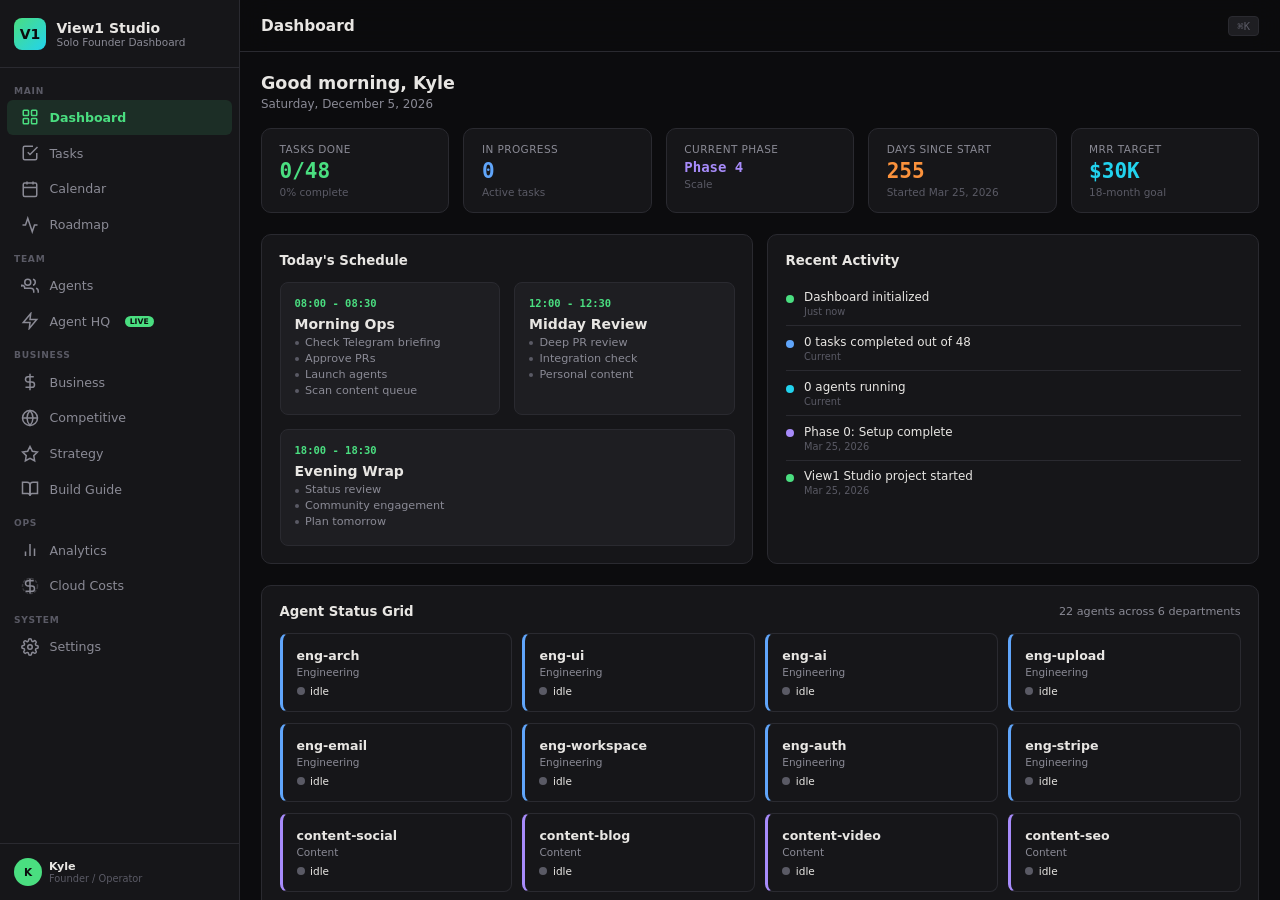
==== public-dashboard/index.html @ 0f794faa "Add complete project docs, dashboard, Telegram bot, and build infrastructure Docs & Planning: - SPEC" ====
<!DOCTYPE html>
<html lang="en">
<head>
<meta charset="UTF-8">
<meta name="viewport" content="width=device-width, initial-scale=1.0">
<title>View1 Studio — Dashboard</title>
<style>
*, *::before, *::after { margin: 0; padding: 0; box-sizing: border-box; }

:root {
  --bg: #0C0C0E;
  --surface: #161619;
  --surface-2: #1E1E22;
  --surface-3: #26262B;
  --border: #2A2A30;
  --border-hover: #3A3A42;
  --text: #E8E6E3;
  --text-dim: #8A8A95;
  --text-muted: #5A5A65;
  --accent: #4ADE80;
  --accent-dim: #22C55E;
  --accent-glow: rgba(74, 222, 128, 0.12);
  --blue: #60A5FA;
  --purple: #A78BFA;
  --warning: #FB923C;
  --danger: #F87171;
  --cyan: #22D3EE;
  --pink: #F472B6;
  --sidebar-w: 240px;
  --cat-infra: #60A5FA;
  --cat-auth: #A78BFA;
  --cat-ai: #4ADE80;
  --cat-ui: #22D3EE;
  --cat-payments: #FB923C;
  --cat-gallery: #F472B6;
  --cat-email: #F87171;
  --cat-polish: #8A8A95;
}

html { font-size: 14px; }
body {
  font-family: system-ui, -apple-system, 'Segoe UI', sans-serif;
  background: var(--bg);
  color: var(--text);
  min-height: 100vh;
  display: flex;
  overflow: hidden;
}
body.light {
  --bg: #F5F5F7;
  --surface: #FFFFFF;
  --surface-2: #F0F0F2;
  --surface-3: #E8E8EC;
  --border: #D1D1D6;
  --border-hover: #B0B0B8;
  --text: #1A1A1E;
  --text-dim: #6B6B78;
  --text-muted: #9A9AA8;
}

/* Scrollbars */
::-webkit-scrollbar { width: 6px; height: 6px; }
::-webkit-scrollbar-track { background: transparent; }
::-webkit-scrollbar-thumb { background: var(--border-hover); border-radius: 3px; }
::-webkit-scrollbar-thumb:hover { background: var(--text-muted); }

/* Sidebar */
.sidebar {
  width: var(--sidebar-w);
  min-width: var(--sidebar-w);
  height: 100vh;
  background: var(--surface);
  border-right: 1px solid var(--border);
  display: flex;
  flex-direction: column;
  transition: transform 0.3s ease, min-width 0.3s ease, width 0.3s ease;
  z-index: 200;
  overflow-y: auto;
}
.sidebar.collapsed {
  transform: translateX(calc(-1 * var(--sidebar-w)));
  min-width: 0;
  width: 0;
}
.sidebar-brand {
  padding: 1.25rem 1rem;
  border-bottom: 1px solid var(--border);
  display: flex;
  align-items: center;
  gap: 0.75rem;
}
.sidebar-brand .logo {
  width: 32px; height: 32px;
  background: linear-gradient(135deg, var(--accent), var(--cyan));
  border-radius: 8px;
  display: flex; align-items: center; justify-content: center;
  font-weight: 800; font-size: 14px; color: #0C0C0E;
}
.sidebar-brand span { font-weight: 700; font-size: 1rem; }
.sidebar-brand small { color: var(--text-dim); font-size: 0.75rem; font-weight: 400; display: block; }

.sidebar-nav { padding: 0.5rem 0; flex: 1; }
.nav-section { padding: 0.75rem 1rem 0.25rem; font-size: 0.65rem; text-transform: uppercase; letter-spacing: 0.08em; color: var(--text-muted); font-weight: 600; }
.nav-item {
  display: flex; align-items: center; gap: 0.75rem;
  padding: 0.6rem 1rem; margin: 1px 0.5rem; border-radius: 6px;
  cursor: pointer; transition: all 0.15s; color: var(--text-dim); font-size: 0.9rem;
  white-space: nowrap;
}
.nav-item:hover { background: var(--surface-2); color: var(--text); }
.nav-item.active { background: var(--accent-glow); color: var(--accent); font-weight: 600; }
.nav-item svg { width: 18px; height: 18px; flex-shrink: 0; }

.sidebar-footer {
  padding: 1rem;
  border-top: 1px solid var(--border);
  font-size: 0.75rem;
  color: var(--text-muted);
}

/* Main */
.main {
  flex: 1;
  height: 100vh;
  overflow-y: auto;
  display: flex;
  flex-direction: column;
}
.topbar {
  position: sticky; top: 0; z-index: 100;
  background: rgba(12, 12, 14, 0.85);
  backdrop-filter: blur(16px);
  border-bottom: 1px solid var(--border);
  padding: 0.75rem 1.5rem;
  display: flex; align-items: center; justify-content: space-between;
  min-height: 52px;
}
body.light .topbar { background: rgba(245, 245, 247, 0.85); }
.topbar-left { display: flex; align-items: center; gap: 0.75rem; }
.topbar-title { font-weight: 700; font-size: 1.1rem; }
.topbar-right { display: flex; align-items: center; gap: 0.75rem; }
.menu-toggle {
  display: none; background: none; border: 1px solid var(--border); color: var(--text);
  border-radius: 6px; padding: 6px 8px; cursor: pointer; font-size: 1.1rem;
}
.cmd-hint {
  font-size: 0.75rem; color: var(--text-muted); background: var(--surface-2);
  padding: 3px 8px; border-radius: 4px; border: 1px solid var(--border);
  font-family: monospace; cursor: pointer;
}

.content { flex: 1; padding: 1.5rem; overflow-y: auto; }

/* Page sections */
.page { display: none; }
.page.active { display: block; }

/* Cards */
.card {
  background: var(--surface);
  border: 1px solid var(--border);
  border-radius: 10px;
  padding: 1.25rem;
  transition: border-color 0.2s;
}
.card:hover { border-color: var(--border-hover); }
.guide-expand { display: none; }

/* Agent HQ - gamified view */
.hq-grid { display: grid; grid-template-columns: 1fr 340px; gap: 1rem; }
@media (max-width: 1024px) { .hq-grid { grid-template-columns: 1fr; } }

.hq-department { margin-bottom: 1.25rem; }
.hq-dept-header { display: flex; align-items: center; gap: 0.75rem; margin-bottom: 0.6rem; padding-bottom: 0.5rem; border-bottom: 1px solid var(--border); }
.hq-dept-name { font-weight: 700; font-size: 0.95rem; }
.hq-dept-power { flex: 1; height: 6px; background: var(--surface-3); border-radius: 3px; overflow: hidden; margin-left: 0.5rem; }
.hq-dept-power-fill { height: 100%; border-radius: 3px; transition: width 0.6s ease; }
.hq-dept-stat { font-size: 0.7rem; color: var(--text-muted); font-family: monospace; }

.hq-agents { display: grid; grid-template-columns: repeat(auto-fill, minmax(160px, 1fr)); gap: 0.5rem; }
.hq-agent {
  background: var(--surface); border: 1px solid var(--border); border-radius: 10px;
  padding: 0.75rem; cursor: pointer; transition: all 0.25s; position: relative; overflow: hidden;
}
.hq-agent:hover { border-color: var(--border-hover); transform: translateY(-2px); box-shadow: 0 6px 20px rgba(0,0,0,0.3); }
.hq-agent.status-running { border-color: var(--accent); }
.hq-agent.status-running::after {
  content: ''; position: absolute; top: 0; left: 0; right: 0; height: 2px;
  background: linear-gradient(90deg, transparent, var(--accent), transparent);
  animation: hqScan 2s linear infinite;
}
@keyframes hqScan { 0% { transform: translateX(-100%); } 100% { transform: translateX(100%); } }
.hq-agent.status-completed { border-color: rgba(74,222,128,0.3); }
.hq-agent.status-failed { border-color: rgba(248,113,113,0.3); }

.hq-avatar {
  width: 36px; height: 36px; border-radius: 50%; display: flex; align-items: center; justify-content: center;
  font-size: 1.1rem; margin-bottom: 0.4rem; position: relative;
}
.hq-avatar .pulse {
  position: absolute; inset: -3px; border-radius: 50%; border: 2px solid var(--accent);
  animation: hqPulse 1.5s ease-out infinite; opacity: 0;
}
.hq-agent.status-running .pulse { opacity: 1; }
@keyframes hqPulse { 0% { transform: scale(1); opacity: 0.6; } 100% { transform: scale(1.5); opacity: 0; } }

.hq-name { font-weight: 600; font-size: 0.8rem; margin-bottom: 0.15rem; }
.hq-task { font-size: 0.68rem; color: var(--text-muted); line-height: 1.3; display: -webkit-box; -webkit-line-clamp: 2; -webkit-box-orient: vertical; overflow: hidden; min-height: 1.8em; }
.hq-xp { display: flex; align-items: center; gap: 0.35rem; margin-top: 0.4rem; }
.hq-xp-bar { flex: 1; height: 4px; background: var(--surface-3); border-radius: 2px; overflow: hidden; }
.hq-xp-fill { height: 100%; background: var(--accent); border-radius: 2px; transition: width 0.4s; }
.hq-level { font-size: 0.6rem; font-weight: 700; color: var(--accent); font-family: monospace; }
.hq-status-badge {
  position: absolute; top: 0.5rem; right: 0.5rem; width: 8px; height: 8px; border-radius: 50%;
}
.hq-status-badge.idle { background: var(--text-muted); }
.hq-status-badge.running { background: var(--accent); box-shadow: 0 0 8px var(--accent); }
.hq-status-badge.completed { background: var(--accent); }
.hq-status-badge.failed { background: var(--danger); box-shadow: 0 0 8px var(--danger); }

.hq-feed { background: var(--surface); border: 1px solid var(--border); border-radius: 10px; padding: 1rem; max-height: 80vh; overflow-y: auto; }
.hq-feed-title { font-weight: 700; font-size: 0.85rem; margin-bottom: 0.75rem; display: flex; align-items: center; gap: 0.5rem; }
.hq-feed-title .live-dot { width: 6px; height: 6px; border-radius: 50%; background: var(--danger); animation: liveBlink 1s infinite; }
@keyframes liveBlink { 0%,100% { opacity: 1; } 50% { opacity: 0.3; } }
.hq-feed-item {
  padding: 0.5rem 0; border-bottom: 1px solid var(--border); font-size: 0.78rem;
  display: flex; gap: 0.5rem; align-items: flex-start; animation: feedIn 0.3s ease;
}
@keyframes feedIn { from { opacity: 0; transform: translateY(-8px); } to { opacity: 1; transform: translateY(0); } }
.hq-feed-item:last-child { border-bottom: none; }
.hq-feed-emoji { font-size: 1rem; flex-shrink: 0; width: 24px; text-align: center; }
.hq-feed-text { flex: 1; color: var(--text-dim); line-height: 1.4; }
.hq-feed-time { font-size: 0.65rem; color: var(--text-muted); font-family: monospace; flex-shrink: 0; }

/* Analytics + Cloud Costs */
.analytics-chart { background: var(--surface); border: 1px solid var(--border); border-radius: 10px; padding: 1rem; margin-bottom: 1rem; }
.analytics-chart-title { font-weight: 700; font-size: 0.85rem; margin-bottom: 0.75rem; display: flex; align-items: center; justify-content: space-between; }
.analytics-bar-row { display: flex; align-items: center; gap: 0.5rem; margin-bottom: 0.4rem; }
.analytics-bar-label { font-size: 0.75rem; color: var(--text-dim); width: 100px; flex-shrink: 0; text-align: right; }
.analytics-bar-track { flex: 1; height: 20px; background: var(--surface-3); border-radius: 4px; overflow: hidden; position: relative; }
.analytics-bar-fill { height: 100%; border-radius: 4px; transition: width 0.6s ease; display: flex; align-items: center; justify-content: flex-end; padding-right: 6px; }
.analytics-bar-val { font-size: 0.65rem; font-weight: 700; font-family: monospace; color: rgba(255,255,255,0.9); }
.analytics-bar-ext { font-size: 0.7rem; color: var(--text-muted); font-family: monospace; width: 60px; text-align: right; flex-shrink: 0; }

.cost-card {
  background: var(--surface); border: 1px solid var(--border); border-radius: 10px;
  padding: 1.25rem; display: flex; flex-direction: column; gap: 0.75rem;
}
.cost-header { display: flex; align-items: center; justify-content: space-between; }
.cost-name { font-weight: 700; font-size: 0.95rem; display: flex; align-items: center; gap: 0.5rem; }
.cost-name .cost-icon { font-size: 1.2rem; }
.cost-status { font-size: 0.7rem; padding: 0.2rem 0.6rem; border-radius: 10px; font-weight: 600; }
.cost-status.ok { background: rgba(74,222,128,0.15); color: var(--accent); }
.cost-status.warn { background: rgba(251,146,60,0.15); color: var(--warning); }
.cost-status.danger { background: rgba(248,113,113,0.15); color: var(--danger); }
.cost-meter { height: 8px; background: var(--surface-3); border-radius: 4px; overflow: hidden; }
.cost-meter-fill { height: 100%; border-radius: 4px; transition: width 0.6s ease; }
.cost-details { display: grid; grid-template-columns: 1fr 1fr; gap: 0.5rem; }
.cost-detail { font-size: 0.78rem; }
.cost-detail label { display: block; font-size: 0.6rem; font-weight: 600; text-transform: uppercase; letter-spacing: 0.06em; color: var(--text-muted); margin-bottom: 0.15rem; }
.cost-detail span { color: var(--text); font-family: monospace; }
.cost-alert {
  background: var(--surface-2); border: 1px solid var(--border); border-radius: 8px;
  padding: 0.75rem 1rem; display: flex; align-items: flex-start; gap: 0.6rem; font-size: 0.8rem;
}
.cost-alert.alert-warn { border-left: 3px solid var(--warning); }
.cost-alert.alert-ok { border-left: 3px solid var(--accent); }
.cost-alert.alert-info { border-left: 3px solid var(--blue); }
.cost-alert-emoji { font-size: 1.1rem; flex-shrink: 0; }
.cost-alert-text { color: var(--text-dim); line-height: 1.4; }
.cost-alert-text strong { color: var(--text); }

.cost-grid { display: grid; grid-template-columns: repeat(auto-fit, minmax(340px, 1fr)); gap: 1rem; margin-bottom: 1.25rem; }
.cost-alerts { display: flex; flex-direction: column; gap: 0.5rem; margin-bottom: 1.25rem; }

.deploy-log { background: var(--surface); border: 1px solid var(--border); border-radius: 10px; padding: 1rem; }
.deploy-row { display: flex; align-items: center; gap: 0.75rem; padding: 0.5rem 0; border-bottom: 1px solid var(--border); font-size: 0.8rem; }
.deploy-row:last-child { border-bottom: none; }
.deploy-status { width: 8px; height: 8px; border-radius: 50%; flex-shrink: 0; }
.deploy-status.success { background: var(--accent); }
.deploy-status.building { background: var(--warning); animation: liveBlink 1s infinite; }
.deploy-status.error { background: var(--danger); }
.deploy-url { font-family: monospace; font-size: 0.72rem; color: var(--text-muted); }
.deploy-time { font-family: monospace; font-size: 0.7rem; color: var(--text-muted); margin-left: auto; flex-shrink: 0; }

.spend-total { font-family: monospace; font-size: 2rem; font-weight: 800; color: var(--accent); }
.spend-label { font-size: 0.7rem; color: var(--text-muted); text-transform: uppercase; letter-spacing: 0.08em; }

.hq-scoreboard { display: grid; grid-template-columns: repeat(4, 1fr); gap: 0.75rem; margin-bottom: 1.25rem; }
.hq-score-card {
  background: var(--surface); border: 1px solid var(--border); border-radius: 10px;
  padding: 0.85rem; text-align: center;
}
.hq-score-num { font-family: monospace; font-size: 1.6rem; font-weight: 800; line-height: 1; }
.hq-score-label { font-size: 0.65rem; color: var(--text-muted); text-transform: uppercase; letter-spacing: 0.08em; margin-top: 0.25rem; }
@media (max-width: 600px) { .hq-scoreboard { grid-template-columns: repeat(2, 1fr); } }
.guide-expand.open { display: block; }
.card-header {
  display: flex; align-items: center; justify-content: space-between;
  margin-bottom: 1rem;
}
.card-title { font-weight: 700; font-size: 0.95rem; }
.card-subtitle { font-size: 0.8rem; color: var(--text-dim); }

/* Stats grid */
.stats-grid { display: grid; grid-template-columns: repeat(auto-fit, minmax(180px, 1fr)); gap: 1rem; margin-bottom: 1.5rem; }
.stat-card {
  background: var(--surface);
  border: 1px solid var(--border);
  border-radius: 10px;
  padding: 1rem 1.25rem;
}
.stat-label { font-size: 0.75rem; color: var(--text-dim); text-transform: uppercase; letter-spacing: 0.04em; margin-bottom: 0.25rem; }
.stat-value { font-size: 1.5rem; font-weight: 800; font-family: monospace; }
.stat-sub { font-size: 0.75rem; color: var(--text-muted); margin-top: 0.25rem; }

/* Grid layouts */
.grid-2 { display: grid; grid-template-columns: 1fr 1fr; gap: 1rem; }
.grid-3 { display: grid; grid-template-columns: repeat(3, 1fr); gap: 1rem; }
.grid-4 { display: grid; grid-template-columns: repeat(4, 1fr); gap: 1rem; }

/* Badges */
.badge {
  display: inline-block;
  padding: 2px 8px;
  border-radius: 4px;
  font-size: 0.7rem;
  font-weight: 600;
  text-transform: uppercase;
  letter-spacing: 0.03em;
}
.badge-green { background: rgba(74, 222, 128, 0.15); color: var(--accent); }
.badge-blue { background: rgba(96, 165, 250, 0.15); color: var(--blue); }
.badge-purple { background: rgba(167, 139, 250, 0.15); color: var(--purple); }
.badge-orange { background: rgba(251, 146, 60, 0.15); color: var(--warning); }
.badge-red { background: rgba(248, 113, 113, 0.15); color: var(--danger); }
.badge-cyan { background: rgba(34, 211, 238, 0.15); color: var(--cyan); }
.badge-pink { background: rgba(244, 114, 182, 0.15); color: var(--pink); }
.badge-gray { background: rgba(138, 138, 149, 0.15); color: var(--text-dim); }

/* Buttons */
.btn {
  display: inline-flex; align-items: center; gap: 0.5rem;
  padding: 0.5rem 1rem; border-radius: 6px; font-size: 0.85rem;
  font-weight: 600; cursor: pointer; border: 1px solid var(--border);
  background: var(--surface-2); color: var(--text); transition: all 0.15s;
}
.btn:hover { border-color: var(--border-hover); background: var(--surface-3); }
.btn-accent { background: var(--accent); color: #0C0C0E; border-color: var(--accent); }
.btn-accent:hover { background: var(--accent-dim); }
.btn-sm { padding: 0.3rem 0.6rem; font-size: 0.75rem; }
.btn-danger { background: rgba(248,113,113,0.15); color: var(--danger); border-color: rgba(248,113,113,0.3); }

/* Inputs */
.input, select, textarea {
  background: var(--surface-2);
  border: 1px solid var(--border);
  color: var(--text);
  padding: 0.5rem 0.75rem;
  border-radius: 6px;
  font-size: 0.85rem;
  font-family: inherit;
  outline: none;
  transition: border-color 0.15s;
  width: 100%;
}
.input:focus, select:focus, textarea:focus { border-color: var(--accent); }
select option { background: var(--surface); }

/* Kanban */
.kanban { display: flex; gap: 1rem; overflow-x: auto; padding-bottom: 1rem; min-height: 400px; }
.kanban-col {
  min-width: 280px; width: 280px; flex-shrink: 0;
  background: var(--surface);
  border: 1px solid var(--border);
  border-radius: 10px;
  display: flex; flex-direction: column;
  max-height: calc(100vh - 200px);
}
.kanban-col-header {
  padding: 0.75rem 1rem;
  border-bottom: 1px solid var(--border);
  display: flex; align-items: center; justify-content: space-between;
  font-weight: 700; font-size: 0.85rem;
}
.kanban-col-header .count {
  background: var(--surface-3);
  padding: 1px 8px; border-radius: 10px;
  font-size: 0.75rem; color: var(--text-dim);
}
.kanban-col-body { padding: 0.5rem; flex: 1; overflow-y: auto; min-height: 100px; }
.kanban-col-body.drag-over { background: var(--surface-2); }

.task-card {
  background: var(--surface-2);
  border: 1px solid var(--border);
  border-radius: 8px;
  padding: 0.75rem;
  margin-bottom: 0.5rem;
  cursor: grab;
  transition: all 0.15s;
  border-left: 3px solid var(--border);
}
.task-card:hover { border-color: var(--border-hover); }
.task-card.dragging { opacity: 0.4; }
.task-card-title { font-weight: 600; font-size: 0.85rem; margin-bottom: 0.35rem; }
.task-card-desc { font-size: 0.75rem; color: var(--text-muted); margin-bottom: 0.4rem; line-height: 1.4; display: -webkit-box; -webkit-line-clamp: 2; -webkit-box-orient: vertical; overflow: hidden; }
.task-card-meta { display: flex; align-items: center; gap: 0.5rem; flex-wrap: wrap; }
.task-card-meta span { font-size: 0.7rem; color: var(--text-dim); }

/* Task detail panel */
.task-detail-overlay { display: none; position: fixed; inset: 0; background: rgba(12,12,14,0.7); backdrop-filter: blur(4px); z-index: 500; justify-content: center; align-items: flex-start; padding-top: 5vh; }
.task-detail-overlay.open { display: flex; }
.task-detail {
  background: var(--surface); border: 1px solid var(--border); border-radius: 12px;
  width: 620px; max-width: 95vw; max-height: 85vh; overflow-y: auto; animation: modalIn 0.2s ease;
}
.task-detail-header {
  padding: 1.25rem 1.5rem; border-bottom: 1px solid var(--border); display: flex; justify-content: space-between; align-items: flex-start;
}
.task-detail-header h2 { font-size: 1.1rem; font-weight: 700; line-height: 1.3; flex: 1; margin-right: 1rem; }
.task-detail-actions { display: flex; gap: 0.5rem; flex-shrink: 0; }
.task-detail-actions button {
  font-size: 0.75rem; padding: 0.35rem 0.75rem; border-radius: 6px; border: 1px solid var(--border);
  background: var(--surface-2); color: var(--text-dim); cursor: pointer; transition: all 0.15s;
}
.task-detail-actions button:hover { border-color: var(--border-hover); color: var(--text); }
.task-detail-actions .btn-edit { border-color: var(--accent); color: var(--accent); }
.task-detail-actions .btn-edit:hover { background: var(--accent-glow); }
.task-detail-close { background: none; border: none; color: var(--text-muted); font-size: 1.3rem; cursor: pointer; padding: 0; line-height: 1; }
.task-detail-close:hover { color: var(--text); }
.task-detail-badges { display: flex; gap: 0.4rem; flex-wrap: wrap; margin-top: 0.5rem; }
.task-detail-body { padding: 1.5rem; }
.task-detail-section { margin-bottom: 1.25rem; }
.task-detail-section h3 {
  font-size: 0.7rem; font-weight: 700; text-transform: uppercase; letter-spacing: 0.08em;
  color: var(--text-muted); margin-bottom: 0.5rem;
}
.task-detail-section p { font-size: 0.88rem; color: var(--text-dim); line-height: 1.65; }
.task-detail-section ul { list-style: none; padding: 0; }
.task-detail-section li { font-size: 0.85rem; color: var(--text-dim); padding: 0.25rem 0; padding-left: 1.2rem; position: relative; }
.task-detail-section li::before { content: '→'; position: absolute; left: 0; color: var(--accent); font-weight: 700; }
.task-detail-meta-grid { display: grid; grid-template-columns: 1fr 1fr; gap: 0.75rem; }
.task-detail-meta-item label { display: block; font-size: 0.65rem; font-weight: 600; text-transform: uppercase; letter-spacing: 0.06em; color: var(--text-muted); margin-bottom: 0.2rem; }
.task-detail-meta-item span { font-size: 0.85rem; color: var(--text); }

/* Priority colors */
.priority-p0 { border-left-color: var(--danger) !important; }
.priority-p1 { border-left-color: var(--warning) !important; }
.priority-p2 { border-left-color: var(--blue) !important; }
.priority-p3 { border-left-color: var(--text-muted) !important; }

/* Category colors on task cards */
.cat-infrastructure { border-left-color: var(--cat-infra) !important; }
.cat-auth { border-left-color: var(--cat-auth) !important; }
.cat-ai { border-left-color: var(--cat-ai) !important; }
.cat-ui { border-left-color: var(--cat-ui) !important; }
.cat-payments { border-left-color: var(--cat-payments) !important; }
.cat-gallery { border-left-color: var(--cat-gallery) !important; }
.cat-email { border-left-color: var(--cat-email) !important; }
.cat-polish { border-left-color: var(--cat-polish) !important; }

/* Agent grid */
.agent-grid { display: grid; grid-template-columns: repeat(auto-fill, minmax(220px, 1fr)); gap: 0.75rem; }
.agent-card {
  background: var(--surface);
  border: 1px solid var(--border);
  border-radius: 8px;
  padding: 1rem;
  cursor: pointer;
  transition: all 0.15s;
}
.agent-card:hover { border-color: var(--border-hover); transform: translateY(-1px); }
.agent-name { font-weight: 700; font-size: 0.9rem; margin-bottom: 0.25rem; }
.agent-dept { font-size: 0.75rem; color: var(--text-dim); }
.agent-status { display: flex; align-items: center; gap: 0.4rem; margin-top: 0.5rem; font-size: 0.75rem; }
.status-dot { width: 8px; height: 8px; border-radius: 50%; }
.status-idle { background: var(--text-muted); }
.status-running { background: var(--accent); animation: pulse 2s infinite; }
.status-completed { background: var(--blue); }
.status-failed { background: var(--danger); }
@keyframes pulse { 0%, 100% { opacity: 1; } 50% { opacity: 0.4; } }

/* Calendar */
.calendar-grid {
  display: grid;
  grid-template-columns: repeat(7, 1fr);
  gap: 1px;
  background: var(--border);
  border: 1px solid var(--border);
  border-radius: 10px;
  overflow: hidden;
}
.cal-header {
  background: var(--surface-2);
  padding: 0.5rem;
  text-align: center;
  font-size: 0.75rem;
  font-weight: 600;
  color: var(--text-dim);
}
.cal-day {
  background: var(--surface);
  min-height: 90px;
  padding: 0.4rem;
  cursor: pointer;
  transition: background 0.15s;
  position: relative;
}
.cal-day:hover { background: var(--surface-2); }
.cal-day.today { background: var(--accent-glow); }
.cal-day.other-month { opacity: 0.3; }
.cal-day-num { font-size: 0.75rem; font-weight: 600; margin-bottom: 0.25rem; }
.cal-event {
  font-size: 0.6rem; padding: 1px 4px; border-radius: 3px; margin-bottom: 1px;
  overflow: hidden; white-space: nowrap; text-overflow: ellipsis;
  background: var(--surface-3); color: var(--text-dim);
}
.cal-phase-banner {
  position: absolute; top: 0; left: 0; right: 0;
  height: 3px;
}

/* Gantt / Roadmap */
.gantt { overflow-x: auto; }
.gantt-row { display: flex; align-items: center; margin-bottom: 0.5rem; }
.gantt-label { width: 140px; min-width: 140px; font-size: 0.8rem; font-weight: 600; }
.gantt-track { flex: 1; height: 32px; position: relative; background: var(--surface-2); border-radius: 6px; overflow: hidden; }
.gantt-bar {
  position: absolute; top: 4px; bottom: 4px; border-radius: 4px;
  display: flex; align-items: center; padding: 0 0.5rem;
  font-size: 0.7rem; font-weight: 600; color: #0C0C0E;
  cursor: pointer; transition: opacity 0.15s;
  min-width: 20px;
}
.gantt-bar:hover { opacity: 0.85; }
.gantt-today-line {
  position: absolute; top: 0; bottom: 0; width: 2px; background: var(--danger);
  z-index: 10;
}
.gantt-progress {
  position: absolute; top: 0; left: 0; bottom: 0; background: rgba(0,0,0,0.2); border-radius: 4px 0 0 4px;
}

/* Competitor matrix */
.comp-table { width: 100%; border-collapse: collapse; font-size: 0.8rem; }
.comp-table th, .comp-table td { padding: 0.6rem 0.75rem; border: 1px solid var(--border); text-align: center; }
.comp-table th { background: var(--surface-2); font-weight: 600; }
.comp-table td:first-child { text-align: left; font-weight: 600; }
.check { color: var(--accent); }
.cross { color: var(--danger); }

/* Modal */
.modal-overlay {
  display: none;
  position: fixed; inset: 0; background: rgba(0,0,0,0.6); z-index: 500;
  align-items: center; justify-content: center;
  backdrop-filter: blur(4px);
}
.modal-overlay.open { display: flex; }
.modal {
  background: var(--surface);
  border: 1px solid var(--border);
  border-radius: 12px;
  width: 90%; max-width: 600px; max-height: 85vh;
  overflow-y: auto;
  padding: 1.5rem;
  animation: modalIn 0.2s ease;
}
@keyframes modalIn { from { opacity: 0; transform: scale(0.95); } to { opacity: 1; transform: scale(1); } }
.modal-title { font-size: 1.1rem; font-weight: 700; margin-bottom: 1rem; }
.modal-close { float: right; cursor: pointer; background: none; border: none; color: var(--text-dim); font-size: 1.2rem; }

.form-group { margin-bottom: 1rem; }
.form-label { display: block; font-size: 0.8rem; font-weight: 600; margin-bottom: 0.3rem; color: var(--text-dim); }

/* Command palette */
.cmd-palette {
  display: none;
  position: fixed; top: 15%; left: 50%; transform: translateX(-50%);
  width: 90%; max-width: 500px;
  background: var(--surface);
  border: 1px solid var(--border);
  border-radius: 12px;
  z-index: 600;
  box-shadow: 0 20px 60px rgba(0,0,0,0.5);
  animation: modalIn 0.15s ease;
}
.cmd-palette.open { display: block; }
.cmd-palette input {
  width: 100%; padding: 1rem 1.25rem;
  background: transparent; border: none; border-bottom: 1px solid var(--border);
  color: var(--text); font-size: 1rem; outline: none;
}
.cmd-results { max-height: 300px; overflow-y: auto; padding: 0.5rem; }
.cmd-item {
  padding: 0.6rem 0.75rem; border-radius: 6px; cursor: pointer;
  display: flex; align-items: center; gap: 0.75rem; font-size: 0.9rem;
}
.cmd-item:hover, .cmd-item.selected { background: var(--surface-2); }
.cmd-item-hint { font-size: 0.75rem; color: var(--text-muted); margin-left: auto; }

/* Filters bar */
.filters {
  display: flex; align-items: center; gap: 0.75rem; flex-wrap: wrap;
  margin-bottom: 1rem; padding: 0.75rem 1rem;
  background: var(--surface); border: 1px solid var(--border); border-radius: 8px;
}
.filters select { width: auto; min-width: 120px; }

/* Schedule blocks */
.schedule-blocks { display: flex; gap: 1rem; flex-wrap: wrap; }
.schedule-block {
  flex: 1; min-width: 200px;
  background: var(--surface-2);
  border: 1px solid var(--border);
  border-radius: 8px;
  padding: 1rem;
}
.schedule-block-time { font-size: 0.75rem; color: var(--accent); font-weight: 700; margin-bottom: 0.5rem; font-family: monospace; }
.schedule-block-title { font-weight: 600; margin-bottom: 0.35rem; }
.schedule-block-items { font-size: 0.8rem; color: var(--text-dim); }
.schedule-block-items li { margin-bottom: 0.2rem; list-style: none; padding-left: 0.75rem; position: relative; }
.schedule-block-items li::before { content: ""; position: absolute; left: 0; top: 0.45em; width: 4px; height: 4px; border-radius: 50%; background: var(--text-muted); }

/* Activity feed */
.activity-item {
  display: flex; align-items: flex-start; gap: 0.75rem;
  padding: 0.6rem 0; border-bottom: 1px solid var(--border);
}
.activity-item:last-child { border-bottom: none; }
.activity-dot { width: 8px; height: 8px; border-radius: 50%; background: var(--accent); margin-top: 0.35rem; flex-shrink: 0; }
.activity-text { font-size: 0.85rem; }
.activity-time { font-size: 0.7rem; color: var(--text-muted); margin-top: 0.15rem; }

/* Business / Pricing table */
.pricing-grid { display: grid; grid-template-columns: repeat(auto-fit, minmax(200px, 1fr)); gap: 1rem; }
.pricing-card {
  background: var(--surface);
  border: 1px solid var(--border);
  border-radius: 10px;
  padding: 1.25rem;
  text-align: center;
}
.pricing-card.featured { border-color: var(--accent); }
.pricing-name { font-weight: 700; font-size: 1rem; margin-bottom: 0.5rem; }
.pricing-price { font-size: 1.75rem; font-weight: 800; font-family: monospace; }
.pricing-period { font-size: 0.75rem; color: var(--text-dim); }
.pricing-features { list-style: none; margin-top: 1rem; text-align: left; }
.pricing-features li { padding: 0.3rem 0; font-size: 0.8rem; color: var(--text-dim); border-bottom: 1px solid var(--border); }

/* MRR chart */
.mrr-bar-chart { display: flex; align-items: flex-end; gap: 0.5rem; height: 200px; padding-top: 1rem; }
.mrr-bar-wrap { flex: 1; display: flex; flex-direction: column; align-items: center; }
.mrr-bar {
  width: 100%; background: linear-gradient(to top, var(--accent), var(--cyan));
  border-radius: 4px 4px 0 0; transition: height 0.5s ease; min-height: 2px;
}
.mrr-bar-label { font-size: 0.6rem; color: var(--text-muted); margin-top: 0.3rem; writing-mode: vertical-rl; transform: rotate(180deg); height: 40px; }
.mrr-bar-value { font-size: 0.65rem; color: var(--text-dim); font-family: monospace; margin-bottom: 0.2rem; }

/* Risk matrix */
.risk-grid { display: grid; grid-template-columns: 1fr 1fr; gap: 0.75rem; }
.risk-item { background: var(--surface-2); border-radius: 8px; padding: 1rem; border-left: 3px solid; }
.risk-high { border-left-color: var(--danger); }
.risk-med { border-left-color: var(--warning); }
.risk-low { border-left-color: var(--accent); }
.risk-title { font-weight: 600; font-size: 0.85rem; margin-bottom: 0.25rem; }
.risk-desc { font-size: 0.75rem; color: var(--text-dim); }

/* Responsive */
@media (max-width: 768px) {
  .sidebar { position: fixed; left: 0; top: 0; }
  .sidebar.collapsed { transform: translateX(-100%); }
  .menu-toggle { display: block; }
  .grid-2, .grid-3, .grid-4, .risk-grid { grid-template-columns: 1fr; }
  .kanban-col { min-width: 260px; width: 260px; }
  .stats-grid { grid-template-columns: repeat(2, 1fr); }
}

/* Tab bar for sub-views */
.tab-bar { display: flex; gap: 0.25rem; margin-bottom: 1rem; border-bottom: 1px solid var(--border); padding-bottom: 0.5rem; flex-wrap: wrap; }
.tab-item {
  padding: 0.4rem 0.75rem; border-radius: 6px 6px 0 0; cursor: pointer;
  font-size: 0.8rem; color: var(--text-dim); transition: all 0.15s;
}
.tab-item:hover { color: var(--text); background: var(--surface-2); }
.tab-item.active { color: var(--accent); border-bottom: 2px solid var(--accent); }

/* Settings form */
.settings-section { max-width: 600px; margin-bottom: 2rem; }
.settings-section h3 { font-size: 0.95rem; margin-bottom: 0.75rem; }
.toggle-switch { display: flex; align-items: center; gap: 0.75rem; cursor: pointer; margin-bottom: 0.5rem; }
.toggle-track {
  width: 40px; height: 22px; background: var(--surface-3); border-radius: 11px;
  position: relative; transition: background 0.2s;
}
.toggle-track.on { background: var(--accent); }
.toggle-knob {
  width: 18px; height: 18px; background: white; border-radius: 50%;
  position: absolute; top: 2px; left: 2px; transition: left 0.2s;
}
.toggle-track.on .toggle-knob { left: 20px; }

/* Department color strips */
.dept-engineering { border-left: 3px solid var(--blue); }
.dept-content { border-left: 3px solid var(--purple); }
.dept-design { border-left: 3px solid var(--pink); }
.dept-marketing { border-left: 3px solid var(--warning); }
.dept-qa { border-left: 3px solid var(--danger); }
.dept-operations { border-left: 3px solid var(--cyan); }

/* Section headers */
.section-header { margin-bottom: 1.25rem; }
.section-header h2 { font-size: 1.25rem; font-weight: 800; }
.section-header p { font-size: 0.85rem; color: var(--text-dim); margin-top: 0.25rem; }

/* Competitive positioning chart */
.pos-chart {
  width: 100%; height: 300px; background: var(--surface-2);
  border: 1px solid var(--border); border-radius: 8px;
  position: relative; overflow: hidden;
}
.pos-axis-x, .pos-axis-y {
  position: absolute; color: var(--text-muted); font-size: 0.65rem;
}
.pos-axis-x { bottom: 4px; left: 50%; transform: translateX(-50%); }
.pos-axis-y { top: 50%; left: 4px; transform: translateY(-50%) rotate(-90deg); transform-origin: left center; }
.pos-dot {
  position: absolute; width: 12px; height: 12px; border-radius: 50%;
  transform: translate(-50%, -50%); cursor: pointer;
}
.pos-dot-label {
  position: absolute; font-size: 0.65rem; white-space: nowrap;
  transform: translateX(-50%); top: 16px;
}
.pos-quadrant-line {
  position: absolute; background: var(--border);
}
</style>
</head>
<body>
<!-- Sidebar -->
<aside class="sidebar" id="sidebar">
  <div class="sidebar-brand">
    <div class="logo">V1</div>
    <div><span>View1 Studio</span><small>Solo Founder Dashboard</small></div>
  </div>
  <nav class="sidebar-nav">
    <div class="nav-section">Main</div>
    <div class="nav-item active" data-page="dashboard" onclick="navigate('dashboard')">
      <svg viewBox="0 0 24 24" fill="none" stroke="currentColor" stroke-width="2"><rect x="3" y="3" width="7" height="7" rx="1"/><rect x="14" y="3" width="7" height="7" rx="1"/><rect x="3" y="14" width="7" height="7" rx="1"/><rect x="14" y="14" width="7" height="7" rx="1"/></svg>
      Dashboard
    </div>
    <div class="nav-item" data-page="tasks" onclick="navigate('tasks')">
      <svg viewBox="0 0 24 24" fill="none" stroke="currentColor" stroke-width="2"><path d="M9 11l3 3L22 4"/><path d="M21 12v7a2 2 0 01-2 2H5a2 2 0 01-2-2V5a2 2 0 012-2h11"/></svg>
      Tasks
    </div>
    <div class="nav-item" data-page="calendar" onclick="navigate('calendar')">
      <svg viewBox="0 0 24 24" fill="none" stroke="currentColor" stroke-width="2"><rect x="3" y="4" width="18" height="18" rx="2"/><line x1="16" y1="2" x2="16" y2="6"/><line x1="8" y1="2" x2="8" y2="6"/><line x1="3" y1="10" x2="21" y2="10"/></svg>
      Calendar
    </div>
    <div class="nav-item" data-page="roadmap" onclick="navigate('roadmap')">
      <svg viewBox="0 0 24 24" fill="none" stroke="currentColor" stroke-width="2"><polyline points="22 12 18 12 15 21 9 3 6 12 2 12"/></svg>
      Roadmap
    </div>
    <div class="nav-section">Team</div>
    <div class="nav-item" data-page="agents" onclick="navigate('agents')">
      <svg viewBox="0 0 24 24" fill="none" stroke="currentColor" stroke-width="2"><path d="M17 21v-2a4 4 0 00-4-4H5a4 4 0 00-4-4v2"/><circle cx="9" cy="7" r="4"/><path d="M23 21v-2a4 4 0 00-3-3.87"/><path d="M16 3.13a4 4 0 010 7.75"/></svg>
      Agents
    </div>
    <div class="nav-item" data-page="hq" onclick="navigate('hq')">
      <svg viewBox="0 0 24 24" fill="none" stroke="currentColor" stroke-width="2"><path d="M13 2L3 14h9l-1 8 10-12h-9l1-8z"/></svg>
      Agent HQ <span style="font-size:0.55rem;background:var(--accent);color:#0C0C0E;padding:1px 5px;border-radius:8px;margin-left:4px;font-weight:700;">LIVE</span>
    </div>
    <div class="nav-section">Business</div>
    <div class="nav-item" data-page="business" onclick="navigate('business')">
      <svg viewBox="0 0 24 24" fill="none" stroke="currentColor" stroke-width="2"><line x1="12" y1="1" x2="12" y2="23"/><path d="M17 5H9.5a3.5 3.5 0 000 7h5a3.5 3.5 0 010 7H6"/></svg>
      Business
    </div>
    <div class="nav-item" data-page="competitive" onclick="navigate('competitive')">
      <svg viewBox="0 0 24 24" fill="none" stroke="currentColor" stroke-width="2"><circle cx="12" cy="12" r="10"/><line x1="2" y1="12" x2="22" y2="12"/><path d="M12 2a15.3 15.3 0 014 10 15.3 15.3 0 01-4 10 15.3 15.3 0 01-4-10 15.3 15.3 0 014-10z"/></svg>
      Competitive
    </div>
    <div class="nav-item" data-page="strategy" onclick="navigate('strategy')">
      <svg viewBox="0 0 24 24" fill="none" stroke="currentColor" stroke-width="2"><polygon points="12 2 15.09 8.26 22 9.27 17 14.14 18.18 21.02 12 17.77 5.82 21.02 7 14.14 2 9.27 8.91 8.26 12 2"/></svg>
      Strategy
    </div>
    <div class="nav-item" data-page="guide" onclick="navigate('guide')">
      <svg viewBox="0 0 24 24" fill="none" stroke="currentColor" stroke-width="2"><path d="M2 3h6a4 4 0 014 4v14a3 3 0 00-3-3H2z"/><path d="M22 3h-6a4 4 0 00-4 4v14a3 3 0 013-3h7z"/></svg>
      Build Guide
    </div>
    <div class="nav-section">Ops</div>
    <div class="nav-item" data-page="analytics" onclick="navigate('analytics')">
      <svg viewBox="0 0 24 24" fill="none" stroke="currentColor" stroke-width="2"><path d="M18 20V10"/><path d="M12 20V4"/><path d="M6 20v-6"/></svg>
      Analytics
    </div>
    <div class="nav-item" data-page="costs" onclick="navigate('costs')">
      <svg viewBox="0 0 24 24" fill="none" stroke="currentColor" stroke-width="2"><path d="M12 2v20M17 5H9.5a3.5 3.5 0 000 7h5a3.5 3.5 0 010 7H6"/><circle cx="12" cy="12" r="10" stroke-dasharray="4 2" opacity="0.3"/></svg>
      Cloud Costs
    </div>
    <div class="nav-section">System</div>
    <div class="nav-item" data-page="settings" onclick="navigate('settings')">
      <svg viewBox="0 0 24 24" fill="none" stroke="currentColor" stroke-width="2"><circle cx="12" cy="12" r="3"/><path d="M19.4 15a1.65 1.65 0 00.33 1.82l.06.06a2 2 0 010 2.83 2 2 0 01-2.83 0l-.06-.06a1.65 1.65 0 00-1.82-.33 1.65 1.65 0 00-1 1.51V21a2 2 0 01-4 0v-.09A1.65 1.65 0 009 19.4a1.65 1.65 0 00-1.82.33l-.06.06a2 2 0 01-2.83-2.83l.06-.06A1.65 1.65 0 004.68 15a1.65 1.65 0 00-1.51-1H3a2 2 0 010-4h.09A1.65 1.65 0 004.6 9a1.65 1.65 0 00-.33-1.82l-.06-.06a2 2 0 012.83-2.83l.06.06A1.65 1.65 0 009 4.68a1.65 1.65 0 001-1.51V3a2 2 0 014 0v.09a1.65 1.65 0 001 1.51 1.65 1.65 0 001.82-.33l.06-.06a2 2 0 012.83 2.83l-.06.06A1.65 1.65 0 0019.4 9a1.65 1.65 0 001.51 1H21a2 2 0 010 4h-.09a1.65 1.65 0 00-1.51 1z"/></svg>
      Settings
    </div>
  </nav>
  <div class="sidebar-footer">
    <div style="display:flex;align-items:center;gap:0.5rem;">
      <div style="width:28px;height:28px;border-radius:50%;background:var(--accent);display:flex;align-items:center;justify-content:center;font-weight:800;font-size:0.75rem;color:#0C0C0E;">K</div>
      <div><div style="font-weight:600;color:var(--text);font-size:0.8rem;">Kyle</div><div style="font-size:0.7rem;">Founder / Operator</div></div>
    </div>
  </div>
</aside>

<!-- Main Content -->
<div class="main">
  <div class="topbar">
    <div class="topbar-left">
      <button class="menu-toggle" onclick="toggleSidebar()">&#9776;</button>
      <span class="topbar-title" id="topbar-title">Dashboard</span>
    </div>
    <div class="topbar-right">
      <span class="cmd-hint" onclick="openCommandPalette()">&#8984;K</span>
    </div>
  </div>
  <div class="content">

    <!-- ==================== DASHBOARD PAGE ==================== -->
    <div class="page active" id="page-dashboard">
      <div class="section-header">
        <h2>Good morning, Kyle</h2>
        <p id="dashboard-date"></p>
      </div>

      <div class="stats-grid" id="dash-stats"></div>

      <div class="grid-2" style="margin-bottom:1.5rem;">
        <div class="card">
          <div class="card-header"><span class="card-title">Today's Schedule</span></div>
          <div class="schedule-blocks">
            <div class="schedule-block">
              <div class="schedule-block-time">08:00 - 08:30</div>
              <div class="schedule-block-title">Morning Ops</div>
              <ul class="schedule-block-items">
                <li>Check Telegram briefing</li>
                <li>Approve PRs</li>
                <li>Launch agents</li>
                <li>Scan content queue</li>
              </ul>
            </div>
            <div class="schedule-block">
              <div class="schedule-block-time">12:00 - 12:30</div>
              <div class="schedule-block-title">Midday Review</div>
              <ul class="schedule-block-items">
                <li>Deep PR review</li>
                <li>Integration check</li>
                <li>Personal content</li>
              </ul>
            </div>
            <div class="schedule-block">
              <div class="schedule-block-time">18:00 - 18:30</div>
              <div class="schedule-block-title">Evening Wrap</div>
              <ul class="schedule-block-items">
                <li>Status review</li>
                <li>Community engagement</li>
                <li>Plan tomorrow</li>
              </ul>
            </div>
          </div>
        </div>
        <div class="card">
          <div class="card-header"><span class="card-title">Recent Activity</span></div>
          <div id="activity-feed"></div>
        </div>
      </div>

      <div class="card">
        <div class="card-header"><span class="card-title">Agent Status Grid</span><span class="card-subtitle">22 agents across 6 departments</span></div>
        <div id="dash-agent-grid" class="agent-grid"></div>
      </div>
    </div>

    <!-- ==================== TASKS PAGE ==================== -->
    <div class="page" id="page-tasks">
      <div class="section-header">
        <h2>Task Manager</h2>
        <p>Kanban board with all build tasks</p>
      </div>
      <div class="filters" id="task-filters">
        <select id="filter-phase" onchange="renderKanban()">
          <option value="">All Phases</option>
          <option value="1">Phase 1</option>
          <option value="2">Phase 2</option>
        </select>
        <select id="filter-week" onchange="renderKanban()">
          <option value="">All Weeks</option>
          <option value="1">Week 1</option><option value="2">Week 2</option><option value="3">Week 3</option><option value="4">Week 4</option>
          <option value="5">Week 5</option><option value="6">Week 6</option><option value="7">Week 7</option><option value="8">Week 8</option>
        </select>
        <select id="filter-category" onchange="renderKanban()">
          <option value="">All Categories</option>
          <option value="infrastructure">Infrastructure</option><option value="auth">Auth</option><option value="ai">AI</option>
          <option value="ui">UI/Workspace</option><option value="payments">Payments</option><option value="gallery">Gallery</option>
          <option value="email">Email</option><option value="polish">Polish</option>
        </select>
        <select id="filter-assignee" onchange="renderKanban()">
          <option value="">All Assignees</option>
        </select>
        <select id="filter-priority" onchange="renderKanban()">
          <option value="">All Priorities</option>
          <option value="P0">P0 - Critical</option><option value="P1">P1 - High</option><option value="P2">P2 - Medium</option><option value="P3">P3 - Low</option>
        </select>
        <button class="btn btn-accent" onclick="openNewTaskModal()">+ Add Task</button>
      </div>
      <div class="kanban" id="kanban"></div>
    </div>

    <!-- ==================== CALENDAR PAGE ==================== -->
    <div class="page" id="page-calendar">
      <div class="section-header">
        <h2>Calendar</h2>
        <p>Tasks by date with phase milestones</p>
      </div>
      <div style="display:flex;align-items:center;justify-content:space-between;margin-bottom:1rem;">
        <button class="btn btn-sm" onclick="calNavPrev()">&larr; Prev</button>
        <span id="cal-month-label" style="font-weight:700;font-size:1.1rem;"></span>
        <button class="btn btn-sm" onclick="calNavNext()">Next &rarr;</button>
      </div>
      <div class="calendar-grid" id="calendar-grid"></div>
      <div id="cal-day-detail" style="margin-top:1rem;"></div>
    </div>

    <!-- ==================== ROADMAP PAGE ==================== -->
    <div class="page" id="page-roadmap">
      <div class="section-header">
        <h2>Roadmap</h2>
        <p>Gantt-style timeline from Phase 0 through Phase 4</p>
      </div>
      <div class="card">
        <div class="card-header"><span class="card-title">Phase Timeline</span><span class="card-subtitle" id="roadmap-date-range"></span></div>
        <div class="gantt" id="gantt-chart"></div>
      </div>
      <div style="margin-top:1.5rem;" class="grid-2">
        <div class="card">
          <div class="card-header"><span class="card-title">Milestones</span></div>
          <div id="milestones-list"></div>
        </div>
        <div class="card">
          <div class="card-header"><span class="card-title">Phase Progress</span></div>
          <div id="phase-progress"></div>
        </div>
      </div>
    </div>

    <!-- ==================== AGENTS PAGE ==================== -->
    <div class="page" id="page-agents">
      <div class="section-header">
        <h2>Agent Team</h2>
        <p>22 Claude Code agents across 6 departments</p>
      </div>
      <div id="agents-full-view"></div>
    </div>

    <!-- ==================== AGENT HQ PAGE ==================== -->
    <div class="page" id="page-hq">
      <div class="section-header">
        <h2>Agent HQ</h2>
        <p>Live mission control — watch your AI agents build in real-time</p>
        <div style="margin-top:0.5rem;display:flex;gap:0.5rem;">
          <button class="btn btn-accent btn-sm" onclick="refreshHQ()" style="font-size:0.75rem;">↻ Refresh from Supabase</button>
          <span id="hq-last-sync" style="font-size:0.7rem;color:var(--text-muted);align-self:center;"></span>
        </div>
      </div>
      <div id="hq-scoreboard" class="hq-scoreboard"></div>
      <div class="hq-grid">
        <div id="hq-departments"></div>
        <div>
          <div class="hq-feed" id="hq-feed"></div>
        </div>
      </div>
    </div>

    <!-- ==================== BUSINESS PAGE ==================== -->
    <div class="page" id="page-business">
      <div class="section-header">
        <h2>Business Dashboard</h2>
        <p>Revenue projections, pricing, and financial metrics</p>
      </div>
      <div class="stats-grid">
        <div class="stat-card"><div class="stat-label">TAM</div><div class="stat-value" style="color:var(--accent);">$44B</div><div class="stat-sub">Global photography market</div></div>
        <div class="stat-card"><div class="stat-label">SAM</div><div class="stat-value" style="color:var(--blue);">500K</div><div class="stat-sub">Addressable users</div></div>
        <div class="stat-card"><div class="stat-label">SOM Target</div><div class="stat-value" style="color:var(--purple);">1,500</div><div class="stat-sub">Users in 24 months</div></div>
        <div class="stat-card"><div class="stat-label">MRR Target</div><div class="stat-value" style="color:var(--warning);">$30K</div><div class="stat-sub">18-month goal</div></div>
      </div>

      <div class="grid-2" style="margin-bottom:1.5rem;">
        <div class="card">
          <div class="card-header"><span class="card-title">MRR Projection</span></div>
          <div class="mrr-bar-chart" id="mrr-chart"></div>
        </div>
        <div class="card">
          <div class="card-header"><span class="card-title">Infrastructure Cost</span></div>
          <table class="comp-table" style="margin-top:0.5rem;">
            <tr><th>Users</th><th>Monthly Cost</th><th>Revenue</th><th>Margin</th></tr>
            <tr><td>0-100</td><td style="font-family:monospace;">$5-10</td><td style="font-family:monospace;">$0-3.9K</td><td style="color:var(--accent);">95%+</td></tr>
            <tr><td>100-1K</td><td style="font-family:monospace;">$50-100</td><td style="font-family:monospace;">$3.9K-30K</td><td style="color:var(--accent);">97%+</td></tr>
            <tr><td>1K+</td><td style="font-family:monospace;">$200-500</td><td style="font-family:monospace;">$30K+</td><td style="color:var(--accent);">98%+</td></tr>
          </table>
        </div>
      </div>

      <div class="card" style="margin-bottom:1.5rem;">
        <div class="card-header"><span class="card-title">Pricing Tiers</span></div>
        <div class="pricing-grid">
          <div class="pricing-card">
            <div class="pricing-name">Free</div>
            <div class="pricing-price">$0</div>
            <div class="pricing-period">forever</div>
            <ul class="pricing-features">
              <li>3 projects</li><li>5GB storage</li><li>AI classification</li><li>Basic gallery</li><li>No Stripe Connect</li>
            </ul>
          </div>
          <div class="pricing-card featured">
            <div class="badge badge-green" style="margin-bottom:0.5rem;">Popular</div>
            <div class="pricing-name">Pro</div>
            <div class="pricing-price">$39</div>
            <div class="pricing-period">/month</div>
            <ul class="pricing-features">
              <li>Unlimited projects</li><li>100GB storage</li><li>7% app fee on payments</li><li>Stripe Connect</li><li>All gallery themes</li><li>Priority support</li>
            </ul>
          </div>
          <div class="pricing-card">
            <div class="pricing-name">Business</div>
            <div class="pricing-price">TBD</div>
            <div class="pricing-period">/month</div>
            <ul class="pricing-features">
              <li>500GB storage</li><li>5% app fee</li><li>Custom branding</li><li>Team members</li><li>API access</li><li>Priority support</li>
            </ul>
          </div>
          <div class="pricing-card">
            <div class="pricing-name">Custom</div>
            <div class="pricing-price">Contact</div>
            <div class="pricing-period">sales</div>
            <ul class="pricing-features">
              <li>Unlimited storage</li><li>Custom app fee</li><li>White label</li><li>Dedicated support</li><li>SLA</li><li>Custom integrations</li>
            </ul>
          </div>
        </div>
      </div>

      <div class="card">
        <div class="card-header"><span class="card-title">Customer Segments</span></div>
        <div class="grid-4" style="margin-top:0.5rem;">
          <div style="text-align:center;padding:1rem;background:var(--surface-2);border-radius:8px;">
            <div style="font-size:1.5rem;font-weight:800;color:var(--blue);">35%</div>
            <div style="font-size:0.8rem;color:var(--text-dim);margin-top:0.25rem;">Real Estate</div>
          </div>
          <div style="text-align:center;padding:1rem;background:var(--surface-2);border-radius:8px;">
            <div style="font-size:1.5rem;font-weight:800;color:var(--pink);">30%</div>
            <div style="font-size:0.8rem;color:var(--text-dim);margin-top:0.25rem;">Wedding</div>
          </div>
          <div style="text-align:center;padding:1rem;background:var(--surface-2);border-radius:8px;">
            <div style="font-size:1.5rem;font-weight:800;color:var(--purple);">20%</div>
            <div style="font-size:0.8rem;color:var(--text-dim);margin-top:0.25rem;">Portrait</div>
          </div>
          <div style="text-align:center;padding:1rem;background:var(--surface-2);border-radius:8px;">
            <div style="font-size:1.5rem;font-weight:800;color:var(--accent);">15%</div>
            <div style="font-size:0.8rem;color:var(--text-dim);margin-top:0.25rem;">Travel</div>
          </div>
        </div>
      </div>
    </div>

    <!-- ==================== COMPETITIVE PAGE ==================== -->
    <div class="page" id="page-competitive">
      <div class="section-header">
        <h2>Competitive Analysis</h2>
        <p>Market landscape and View1 positioning</p>
      </div>

      <div class="card" style="margin-bottom:1.5rem;">
        <div class="card-header"><span class="card-title">Feature Comparison Matrix</span></div>
        <div style="overflow-x:auto;">
          <table class="comp-table">
            <tr><th>Feature</th><th style="color:var(--accent);">View1</th><th>Pixieset</th><th>Pic-Time</th><th>ShootProof</th><th>Aftershoot</th><th>FilterPixel</th><th>Imagen AI</th></tr>
            <tr><td>AI Scene Sorting</td><td class="check">YES</td><td class="cross">No</td><td class="cross">No</td><td class="cross">No</td><td class="cross">Cull only</td><td class="cross">Cull only</td><td class="cross">Cull only</td></tr>
            <tr><td>Gallery Delivery</td><td class="check">YES</td><td class="check">Yes</td><td class="check">Yes</td><td class="check">Yes</td><td class="cross">No</td><td class="cross">No</td><td class="cross">No</td></tr>
            <tr><td>Client Payments</td><td class="check">YES</td><td class="check">Yes</td><td class="check">Yes</td><td class="check">Yes</td><td class="cross">No</td><td class="cross">No</td><td class="cross">No</td></tr>
            <tr><td>Content Tools</td><td class="check">YES</td><td class="cross">No</td><td class="cross">No</td><td class="cross">No</td><td class="cross">No</td><td class="cross">No</td><td class="cross">No</td></tr>
            <tr><td>Booking System</td><td class="check">YES</td><td class="cross">No</td><td class="cross">No</td><td class="cross">No</td><td class="cross">No</td><td class="cross">No</td><td class="cross">No</td></tr>
            <tr><td>Pricing</td><td style="color:var(--accent);font-weight:700;">$39/mo</td><td>$20/mo</td><td>$25/mo</td><td>$30/mo</td><td>$10-60/mo</td><td>$20/mo</td><td>$15/mo</td></tr>
          </table>
        </div>
      </div>

      <div class="grid-2" style="margin-bottom:1.5rem;">
        <div class="card">
          <div class="card-header"><span class="card-title">Competitive Positioning</span></div>
          <div class="pos-chart" id="pos-chart">
            <div class="pos-quadrant-line" style="left:50%;top:0;bottom:0;width:1px;"></div>
            <div class="pos-quadrant-line" style="top:50%;left:0;right:0;height:1px;"></div>
            <div class="pos-axis-x">AI Capability &rarr;</div>
            <div class="pos-axis-y">Workflow Completeness &rarr;</div>
            <div style="position:absolute;top:8px;right:8px;font-size:0.6rem;color:var(--accent);">Sweet Spot</div>
            <div style="position:absolute;bottom:8px;left:8px;font-size:0.6rem;color:var(--text-muted);">Basic</div>
          </div>
        </div>
        <div class="card">
          <div class="card-header"><span class="card-title">Competitor Cards</span></div>
          <div id="competitor-cards" style="display:flex;flex-direction:column;gap:0.5rem;"></div>
        </div>
      </div>

      <div class="card">
        <div class="card-header"><span class="card-title">Threat Assessment</span></div>
        <div id="threat-list"></div>
      </div>
    </div>

    <!-- ==================== STRATEGY PAGE ==================== -->
    <div class="page" id="page-strategy">
      <div class="section-header">
        <h2>Strategy</h2>
        <p>Growth plan, risk management, and key decisions</p>
      </div>

      <div class="card" style="margin-bottom:1.5rem;">
        <div class="card-header"><span class="card-title">Build-in-Public Timeline</span></div>
        <div id="bip-timeline"></div>
      </div>

      <div class="grid-2" style="margin-bottom:1.5rem;">
        <div class="card">
          <div class="card-header"><span class="card-title">Growth Strategy</span></div>
          <div style="display:flex;flex-direction:column;gap:0.75rem;">
            <div style="background:var(--surface-2);border-radius:8px;padding:1rem;border-left:3px solid var(--accent);">
              <div style="font-weight:700;font-size:0.85rem;margin-bottom:0.25rem;">Organic / SEO</div>
              <div style="font-size:0.8rem;color:var(--text-dim);">Photography workflow blog posts, YouTube tutorials, comparison pages targeting "Pixieset alternatives", "AI photo culling"</div>
            </div>
            <div style="background:var(--surface-2);border-radius:8px;padding:1rem;border-left:3px solid var(--blue);">
              <div style="font-weight:700;font-size:0.85rem;margin-bottom:0.25rem;">Community</div>
              <div style="font-size:0.8rem;color:var(--text-dim);">Photography Facebook groups, Reddit r/photography, local meetups, photographer Slack communities</div>
            </div>
            <div style="background:var(--surface-2);border-radius:8px;padding:1rem;border-left:3px solid var(--purple);">
              <div style="font-weight:700;font-size:0.85rem;margin-bottom:0.25rem;">Content Marketing</div>
              <div style="font-size:0.8rem;color:var(--text-dim);">Build-in-public on Twitter/X, weekly progress updates, behind-the-scenes of AI development</div>
            </div>
            <div style="background:var(--surface-2);border-radius:8px;padding:1rem;border-left:3px solid var(--pink);">
              <div style="font-weight:700;font-size:0.85rem;margin-bottom:0.25rem;">Partnerships</div>
              <div style="font-size:0.8rem;color:var(--text-dim);">Photography education platforms, camera brand ambassadors, wedding planning integrations</div>
            </div>
          </div>
        </div>
        <div class="card">
          <div class="card-header"><span class="card-title">Risk Matrix</span></div>
          <div class="risk-grid" id="risk-matrix"></div>
        </div>
      </div>

      <div class="card">
        <div class="card-header"><span class="card-title">Key Decisions Log</span></div>
        <div id="decisions-log"></div>
      </div>
    </div>

    <!-- ==================== BUILD GUIDE PAGE ==================== -->
    <div class="page" id="page-guide">
      <div class="section-header">
        <h2>Build Guide</h2>
        <p>Step-by-step instructions from Mac Mini setup to first agents running. Each step is linked to its related tasks.</p>
      </div>

      <div style="display:flex;gap:0.5rem;flex-wrap:wrap;margin-bottom:1.5rem;">
        <button class="btn btn-accent guide-part-btn active" onclick="showGuidePart('all')">All Steps</button>
        <button class="btn guide-part-btn" onclick="showGuidePart(1)">Part 1: System</button>
        <button class="btn guide-part-btn" onclick="showGuidePart(2)">Part 2: Repo</button>
        <button class="btn guide-part-btn" onclick="showGuidePart(3)">Part 3: Bot</button>
        <button class="btn guide-part-btn" onclick="showGuidePart(4)">Part 4: Agent Infra</button>
        <button class="btn guide-part-btn" onclick="showGuidePart(5)">Part 5: First Launch</button>
        <button class="btn guide-part-btn" onclick="showGuidePart(6)">Part 6: Dashboard</button>
        <button class="btn guide-part-btn" onclick="showGuidePart(7)">Part 7: Build Sprint</button>
      </div>

      <div id="guide-steps"></div>
    </div>

    <!-- ==================== ANALYTICS PAGE ==================== -->
    <div class="page" id="page-analytics">
      <div class="section-header">
        <h2>Analytics</h2>
        <p>API spend tracking, deployment logs, and build metrics</p>
      </div>
      <div class="stats-grid" id="analytics-spend-cards"></div>
      <div class="grid-2">
        <div id="analytics-api-chart"></div>
        <div id="analytics-deploy-log"></div>
      </div>
      <div id="analytics-daily-chart" style="margin-top:1rem;"></div>
    </div>

    <!-- ==================== CLOUD COSTS PAGE ==================== -->
    <div class="page" id="page-costs">
      <div class="section-header">
        <h2>Cloud Cost Monitor</h2>
        <p>Track Supabase, Cloudflare, Vercel, Stripe, and Resend usage against free tier limits</p>
      </div>
      <div id="cost-alerts" class="cost-alerts"></div>
      <div class="stats-grid" id="cost-totals"></div>
      <div class="cost-grid" id="cost-services"></div>
      <div id="cost-forecast"></div>
    </div>

    <!-- ==================== SETTINGS PAGE ==================== -->
    <div class="page" id="page-settings">
      <div class="section-header">
        <h2>Settings</h2>
        <p>Profile, theme, and data management</p>
      </div>

      <div class="settings-section">
        <h3>Profile</h3>
        <div class="form-group">
          <label class="form-label">Name</label>
          <input class="input" id="setting-name" value="Kyle" onchange="saveSetting('name', this.value)">
        </div>
        <div class="form-group">
          <label class="form-label">Email</label>
          <input class="input" id="setting-email" value="kyle@view1.studio" onchange="saveSetting('email', this.value)">
        </div>
        <div class="form-group">
          <label class="form-label">Timezone</label>
          <select id="setting-tz" onchange="saveSetting('timezone', this.value)">
            <option value="America/New_York">Eastern (ET)</option>
            <option value="America/Chicago">Central (CT)</option>
            <option value="America/Denver">Mountain (MT)</option>
            <option value="America/Los_Angeles" selected>Pacific (PT)</option>
            <option value="Europe/London">London (GMT)</option>
            <option value="Australia/Sydney">Sydney (AEST)</option>
          </select>
        </div>
      </div>

      <div class="settings-section">
        <h3>Appearance</h3>
        <div class="toggle-switch" onclick="toggleTheme()">
          <div class="toggle-track" id="theme-toggle"><div class="toggle-knob"></div></div>
          <span>Light Mode</span>
        </div>
      </div>

      <div class="settings-section">
        <h3>Notifications</h3>
        <label style="display:flex;align-items:center;gap:0.5rem;margin-bottom:0.5rem;cursor:pointer;">
          <input type="checkbox" checked onchange="saveSetting('notify_agents', this.checked)"> Agent status changes
        </label>
        <label style="display:flex;align-items:center;gap:0.5rem;margin-bottom:0.5rem;cursor:pointer;">
          <input type="checkbox" checked onchange="saveSetting('notify_tasks', this.checked)"> Task completions
        </label>
        <label style="display:flex;align-items:center;gap:0.5rem;margin-bottom:0.5rem;cursor:pointer;">
          <input type="checkbox" checked onchange="saveSetting('notify_deploy', this.checked)"> Deployment alerts
        </label>
        <label style="display:flex;align-items:center;gap:0.5rem;margin-bottom:0.5rem;cursor:pointer;">
          <input type="checkbox" onchange="saveSetting('notify_marketing', this.checked)"> Marketing metrics
        </label>
      </div>

      <div class="settings-section">
        <h3>Data Management</h3>
        <div style="display:flex;gap:0.75rem;flex-wrap:wrap;">
          <button class="btn" onclick="exportData()">Export Data (JSON)</button>
          <button class="btn" onclick="document.getElementById('import-file').click()">Import Data</button>
          <input type="file" id="import-file" accept=".json" style="display:none" onchange="importData(event)">
          <button class="btn btn-danger" onclick="resetData()">Reset All Data</button>
        </div>
      </div>
    </div>

  </div><!-- /content -->
</div><!-- /main -->

<!-- Task Modal -->
<div class="modal-overlay" id="task-modal">
  <div class="modal">
    <button class="modal-close" onclick="closeTaskModal()">&times;</button>
    <div class="modal-title" id="task-modal-title">New Task</div>
    <div class="form-group">
      <label class="form-label">Title</label>
      <input class="input" id="task-title">
    </div>
    <div class="form-group">
      <label class="form-label">Description</label>
      <textarea class="input" id="task-desc" rows="3"></textarea>
    </div>
    <div style="display:grid;grid-template-columns:1fr 1fr;gap:0.75rem;">
      <div class="form-group">
        <label class="form-label">Status</label>
        <select id="task-status">
          <option value="backlog">Backlog</option><option value="todo">To Do</option><option value="inprogress">In Progress</option><option value="review">Review</option><option value="done">Done</option>
        </select>
      </div>
      <div class="form-group">
        <label class="form-label">Priority</label>
        <select id="task-priority">
          <option value="P0">P0 - Critical</option><option value="P1">P1 - High</option><option value="P2" selected>P2 - Medium</option><option value="P3">P3 - Low</option>
        </select>
      </div>
      <div class="form-group">
        <label class="form-label">Category</label>
        <select id="task-category">
          <option value="infrastructure">Infrastructure</option><option value="auth">Auth</option><option value="ai">AI</option>
          <option value="ui">UI/Workspace</option><option value="payments">Payments</option><option value="gallery">Gallery</option>
          <option value="email">Email</option><option value="polish">Polish</option>
        </select>
      </div>
      <div class="form-group">
        <label class="form-label">Phase</label>
        <select id="task-phase">
          <option value="1">Phase 1</option><option value="2">Phase 2</option>
        </select>
      </div>
      <div class="form-group">
        <label class="form-label">Week</label>
        <select id="task-week">
          <option value="1">Week 1</option><option value="2">Week 2</option><option value="3">Week 3</option><option value="4">Week 4</option>
          <option value="5">Week 5</option><option value="6">Week 6</option><option value="7">Week 7</option><option value="8">Week 8</option>
        </select>
      </div>
      <div class="form-group">
        <label class="form-label">Assignee</label>
        <select id="task-assignee"></select>
      </div>
      <div class="form-group">
        <label class="form-label">Due Date</label>
        <input class="input" type="date" id="task-due">
      </div>
    </div>
    <div style="display:flex;gap:0.5rem;margin-top:1rem;justify-content:flex-end;">
      <button class="btn" onclick="closeTaskModal()">Cancel</button>
      <button class="btn btn-danger" id="task-delete-btn" onclick="deleteTask()" style="display:none;">Delete</button>
      <button class="btn btn-accent" id="task-save-btn" onclick="saveTask()">Save Task</button>
    </div>
  </div>
</div>

<!-- Task Detail Panel -->
<div class="task-detail-overlay" id="task-detail-overlay">
  <div class="task-detail">
    <div class="task-detail-header">
      <div>
        <h2 id="task-detail-title"></h2>
        <div class="task-detail-badges" id="task-detail-badges"></div>
      </div>
      <div class="task-detail-actions">
        <button class="btn-edit" id="task-detail-edit-btn">Edit</button>
        <button class="task-detail-close" onclick="closeTaskDetail()">&times;</button>
      </div>
    </div>
    <div class="task-detail-body" id="task-detail-body"></div>
  </div>
</div>

<!-- Agent Detail Modal -->
<div class="modal-overlay" id="agent-modal">
  <div class="modal">
    <button class="modal-close" onclick="closeAgentModal()">&times;</button>
    <div class="modal-title" id="agent-modal-title"></div>
    <div id="agent-modal-body"></div>
  </div>
</div>

<!-- Command Palette -->
<div class="cmd-palette" id="cmd-palette">
  <input id="cmd-input" placeholder="Type a command or search..." oninput="filterCommands(this.value)" onkeydown="cmdKeydown(event)">
  <div class="cmd-results" id="cmd-results"></div>
</div>

<script>
// ============================================================
// DATA & STATE
// ============================================================
const STORAGE_KEY = 'view1_dashboard';
const START_DATE = new Date(2026, 2, 25); // March 25, 2026

const AGENTS = [
  { id: 'eng-arch', name: 'eng-arch', dept: 'Engineering', desc: 'Schema design, Supabase tables, RLS policies, database architecture' },
  { id: 'eng-ui', name: 'eng-ui', dept: 'Engineering', desc: 'React components, Tailwind styling, design system implementation' },
  { id: 'eng-ai', name: 'eng-ai', dept: 'Engineering', desc: 'SigLIP integration, scene classification, AI pipeline' },
  { id: 'eng-upload', name: 'eng-upload', dept: 'Engineering', desc: 'tus resumable upload, IndexedDB queue, upload pipeline' },
  { id: 'eng-email', name: 'eng-email', dept: 'Engineering', desc: 'Email templates (6), Resend integration, transactional emails' },
  { id: 'eng-workspace', name: 'eng-workspace', dept: 'Engineering', desc: 'Main workspace UI, media cards, batch operations' },
  { id: 'eng-auth', name: 'eng-auth', dept: 'Engineering', desc: 'Auth flows, Supabase Auth, session management, onboarding' },
  { id: 'eng-stripe', name: 'eng-stripe', dept: 'Engineering', desc: 'Stripe Billing, Connect, webhooks, payment flows' },
  { id: 'content-social', name: 'content-social', dept: 'Content', desc: 'Social media posts, engagement content, platform-specific content' },
  { id: 'content-blog', name: 'content-blog', dept: 'Content', desc: 'Blog articles, tutorials, photography workflow guides' },
  { id: 'content-video', name: 'content-video', dept: 'Content', desc: 'Video scripts, YouTube content, demo videos' },
  { id: 'content-seo', name: 'content-seo', dept: 'Content', desc: 'SEO optimization, keyword research, meta tags, schema markup' },
  { id: 'design-system', name: 'design-system', dept: 'Design', desc: 'UI component library, design tokens, style guide' },
  { id: 'design-landing', name: 'design-landing', dept: 'Design', desc: 'Marketing pages, landing page design, conversion optimization' },
  { id: 'design-gallery', name: 'design-gallery', dept: 'Design', desc: 'Gallery themes (4), client-facing gallery UI' },
  { id: 'marketing-competitor', name: 'marketing-competitor', dept: 'Marketing', desc: 'Competitive intelligence, market analysis, positioning' },
  { id: 'marketing-growth', name: 'marketing-growth', dept: 'Marketing', desc: 'Growth tactics, user acquisition, retention strategies' },
  { id: 'marketing-analytics', name: 'marketing-analytics', dept: 'Marketing', desc: 'Metrics tracking, analytics setup, reporting dashboards' },
  { id: 'qa-test', name: 'qa-test', dept: 'QA', desc: 'Automated testing, Playwright E2E, unit tests, integration tests' },
  { id: 'qa-security', name: 'qa-security', dept: 'QA', desc: 'Security scanning, vulnerability assessment, penetration testing' },
  { id: 'ops-deploy', name: 'ops-deploy', dept: 'Operations', desc: 'CI/CD pipeline, Vercel deployment, GitHub Actions' },
  { id: 'ops-monitor', name: 'ops-monitor', dept: 'Operations', desc: 'Uptime monitoring, health checks, alerting, error tracking' },
];

const DEPT_COLORS = {
  Engineering: 'blue', Content: 'purple', Design: 'pink',
  Marketing: 'orange', QA: 'red', Operations: 'cyan'
};

const CAT_BADGE = {
  infrastructure: 'badge-blue', auth: 'badge-purple', ai: 'badge-green',
  ui: 'badge-cyan', payments: 'badge-orange', gallery: 'badge-pink',
  email: 'badge-red', polish: 'badge-gray'
};

// Default tasks from plan.md
function getDefaultTasks() {
  const tasks = [
    // Week 1
    { id: 't1', title: 'Project init (Next.js + Supabase)', desc: 'Initialize Next.js 14 project with Supabase client, configure environment', goal: 'Get a running Next.js 14+ app with TypeScript, Tailwind, Zustand, and all dependencies installed. Create the full directory skeleton matching the spec file tree.', steps: ['Run create-next-app with --typescript --tailwind --app --src-dir', 'Install: zustand, @supabase/supabase-js, @supabase/ssr, @xenova/transformers, tus-js-client, stripe, resend, jszip', 'Create .env.local.example with all 10 environment variables', 'Create directory skeleton: app/, components/, lib/, stores/, types/'], purpose: 'This is the foundation everything else depends on. No other task can start until the project is initialized and the directory structure exists.', status: 'backlog', priority: 'P0', category: 'infrastructure', phase: '1', week: '1', assignee: 'eng-arch', due: '2026-03-26' },
    { id: 't2', title: 'Supabase schema (13 tables + RLS)', desc: 'Design and implement all 13 database tables with Row Level Security policies', goal: 'Create the complete database schema with all 13 tables, RLS policies, triggers, indexes, and the auto-create profile trigger on signup.', steps: ['Create profiles table (plan, stripe IDs, storage_used, trial_ends_at, onboarding_completed)', 'Create projects table (preset, status with 5 states, theme, gallery_public, metadata JSONB)', 'Create media table (storage_path, category, orientation, predictions JSONB, exif JSONB, upload_status)', 'Create project_clients, project_pricing, file_purchases, stripe_events, notifications tables', 'Create Phase 2 stub tables: client_profiles, bookings, edit_requests, booking_form_fields, client_reactions', 'Write RLS policies: photographers see own data, clients see invited projects', 'Add updated_at triggers, indexes on hot query paths', 'Create handle_new_user() trigger to auto-create profile on auth.users insert'], purpose: 'The schema is the backbone of the entire app. Every feature depends on these tables being correct from day one. Getting RLS right now prevents security bugs later.', status: 'backlog', priority: 'P0', category: 'infrastructure', phase: '1', week: '1', assignee: 'eng-arch', due: '2026-03-27' },
    { id: 't3', title: 'Tailwind design system', desc: 'Port design tokens from prototype to Tailwind and build primitive UI components', goal: 'Create a Tailwind config with the exact View1 dark theme colors, fonts, and radii from the prototype. Build reusable Button, Modal, Toast, and Badge components.', steps: ['Port all CSS variables to tailwind.config.ts: bg (#0C0C0E), surface, border, text, accent (#4ADE80), semantic colors', 'Add DM Sans + JetBrains Mono fonts via Google Fonts', 'Build Button component (primary/secondary/ghost/danger variants)', 'Build Modal component with overlay, animation, close button', 'Build Toast component with success/error types and auto-dismiss', 'Build Badge component with color variants for categories and priorities'], purpose: 'The design system ensures visual consistency across every page. Porting from the working prototype means we keep the polished dark theme that already works.', status: 'backlog', priority: 'P1', category: 'ui', phase: '1', week: '1', assignee: 'design-system', due: '2026-03-26' },
    { id: 't4', title: 'Auth flow (Supabase Auth)', desc: 'Full authentication system with email/password and Google/Apple OAuth', goal: 'Working signup, login, and session management. Photographers get email/password + OAuth. Clients get OAuth only. Middleware protects app routes.', steps: ['Create lib/supabase/client.ts (browser client via createBrowserClient)', 'Create lib/supabase/server.ts (RSC client via createServerClient with cookies)', 'Create middleware.ts that refreshes session on every request', 'Middleware redirects: unauthenticated → /login, authenticated → /dashboard', 'Build login page with email/password form + Google/Apple OAuth buttons', 'Build signup page with form + OAuth, triggers handle_new_user profile creation', 'Configure Google and Apple OAuth providers in Supabase dashboard'], purpose: 'Auth is the gateway to everything. Without it, no one can create projects, upload photos, or access galleries. The middleware pattern ensures security across all routes.', status: 'backlog', priority: 'P0', category: 'auth', phase: '1', week: '1', assignee: 'eng-auth', due: '2026-03-28' },
    { id: 't5', title: 'Onboarding wizard', desc: '4-step guided setup for new photographers with optional AI website scraping', goal: 'After signup, walk photographers through: business name, preset selection, Stripe Connect, and first project creation. Optionally scrape their website for auto-fill.', steps: ['Build /onboarding route with stepper UI (4 steps)', 'Step 1: Business name + avatar upload → updates profiles table', 'Step 2: Default preset selection (real_estate/wedding/travel/general)', 'Step 3: Stripe Connect prompt (skip or start OAuth flow)', 'Step 4: Create first project (name + preset from step 2) → insert into projects', 'Set profiles.onboarding_completed = true on finish', 'Optional: Add URL input in step 1 → Firecrawl + Claude Haiku extraction to pre-fill business name, niche, theme'], purpose: 'First impressions matter. A smooth onboarding converts signups into active users. The AI scraping option lets photographers auto-fill their profile from their existing website, reducing friction.', status: 'backlog', priority: 'P1', category: 'auth', phase: '1', week: '1', assignee: 'eng-auth', due: '2026-03-29' },
    { id: 't6', title: 'Project CRUD', desc: 'Dashboard with project cards, new project modal, Zustand store, and tier enforcement', goal: 'Photographers can create, view, and delete projects from their dashboard. Free tier limited to 3 active projects.', steps: ['Create dashboard page as RSC that fetches projects from Supabase', 'Build project card component: name, preset badge, status, photo count, last updated', 'Build "New Project" modal: name input + preset selector', 'Create Zustand project store (projects array, currentProject)', 'Implement tier check: count active projects, block creation if Free tier and ≥ 3', 'Show upgrade prompt when tier limit reached'], purpose: 'Projects are the core unit of the app. Everything (uploads, sorting, galleries, payments) happens inside a project. This is the first screen photographers see after onboarding.', status: 'backlog', priority: 'P0', category: 'ui', phase: '1', week: '1', assignee: 'eng-workspace', due: '2026-03-29' },
    { id: 't7', title: 'AI classification (SigLIP)', desc: 'Replace MobileNet with SigLIP for zero-shot classification plus blur/duplicate detection', goal: 'Build the complete AI pipeline: SigLIP classification in a Web Worker, blur detection via Laplacian variance, duplicate detection via pHash, and NIMA aesthetic scoring.', steps: ['Create lib/ai/presets.ts with text prompts per preset (replaces keyword maps entirely)', 'Create lib/ai/classifier.worker.ts: load SigLIP via Transformers.js, classify images against text prompts', 'Handle model download progress (150-200MB, cached in IndexedDB after first load)', 'Create lib/ai/quality.ts: Laplacian blur score (~5ms/image) + pHash for duplicates', 'Build pipeline orchestrator: on upload complete → classify + quality score → update media row', 'Store results in media.predictions JSONB: { siglip: {category, confidence, scores}, blur_score, is_blurry, phash, duplicate_of }', 'For videos: extract frame at 25% duration, classify the frame'], purpose: 'This is PhotoSorter\'s core differentiator. SigLIP does zero-shot classification using natural language prompts — no keyword maps needed. Adding a category is just adding a string. This alone makes us better than every competitor.', status: 'backlog', priority: 'P0', category: 'ai', phase: '1', week: '1', assignee: 'eng-ai', due: '2026-03-30' },
    // Week 2
    { id: 't8', title: 'Upload pipeline (tus + IndexedDB)', desc: 'Resumable chunked uploads to Supabase Storage with offline queue', goal: 'Photographers can drag-drop files, uploads resume after disconnection, duplicates are skipped, and progress shows in real-time.', steps: ['Create lib/upload/indexeddb.ts: store {fileHash, fileName, projectId, bytesUploaded, tusUploadUrl, status}', 'Create lib/upload/resumable.ts: tus-js-client wrapper with 6MB chunks to Supabase Storage', 'Implement file identity: SHA-256 of first 1MB + file size + name (fast, no full-file hashing)', 'Create lib/upload/queue.ts: process 1-3 concurrent uploads, on complete → create media row → trigger AI worker', 'Create Zustand upload store: queue state, per-file progress, overall progress', 'Build UploadZone component: drag-drop area + file input', 'Build UploadProgress component: per-file bars + overall progress in sidebar', 'Duplicate detection: if hash+size matches existing media row, skip upload'], purpose: 'Photographers upload hundreds of photos per shoot. The upload must be rock-solid — resumable if the connection drops, with real-time progress. This is a deal-breaker feature for professional users.', status: 'backlog', priority: 'P0', category: 'infrastructure', phase: '1', week: '2', assignee: 'eng-upload', due: '2026-04-02' },
    { id: 't9', title: 'Workspace UI', desc: 'Main app shell with sidebar, header, category sections, and media grid', goal: 'Build the photographer\'s main workspace: sidebar with project list + upload progress, header with actions, and content area with media grouped by AI category.', steps: ['Create app/(app)/layout.tsx: app shell with sidebar + header + bell icon', 'Create app/(app)/project/[id]/page.tsx: workspace page (RSC fetches project + media)', 'Build Sidebar component: project list, upload progress section, category filters', 'Build Toolbar component: grid/list toggle, orientation filter, search, batch rename button', 'Build CategorySection component: collapsible section with category badge, count, media grid', 'Create Zustand media store: files array, selectedIds Set, orientationFilter, viewMode'], purpose: 'This is where photographers spend 90% of their time. The workspace must feel fast, organized, and intuitive. It\'s ported from the working prototype but upgraded to React components with proper state management.', status: 'backlog', priority: 'P0', category: 'ui', phase: '1', week: '2', assignee: 'eng-workspace', due: '2026-04-03' },
    { id: 't10', title: 'Media cards', desc: 'Photo/video card components ported from prototype with all interactions', goal: 'Each media file shows as a card with thumbnail, filename, type badge, star, note, rename, and supports multi-select and drag-reorder.', steps: ['Build MediaCard component: thumbnail via Cloudflare Images, filename overlay on hover', 'Add type badge (VID/JPG/PNG/etc), star button, note indicator, rename button', 'Implement selection: click toggle, shift+click range, ctrl+click add', 'Implement drag-and-drop reorder within and across categories (HTML5 drag API)', 'Double-click opens preview (lightbox or new tab)', 'Build NoteEditor modal: text input per file, save/clear'], purpose: 'Media cards are the primary UI element photographers interact with. Every interaction from the prototype (star, note, rename, select, drag) must be preserved and feel snappy.', status: 'backlog', priority: 'P1', category: 'ui', phase: '1', week: '2', assignee: 'eng-ui', due: '2026-04-03' },
    { id: 't11', title: 'Batch operations', desc: 'MoveBar for selected items plus batch rename with template tokens', goal: 'When photos are selected, show a bottom bar with: move to category, batch rename, star all, delete all.', steps: ['Build MoveBar component: appears when selectedIds.size > 0', 'Add move-to-category dropdown with all preset categories', 'Build BatchRenameModal with pattern input and live preview', 'Implement template tokens: {property}, {category}, {n}, {nn}, {nnn}, {date}, {mls}, {agent}, {original}', 'Create lib/utils/rename.ts: expandPattern function', 'Add clickable token pills that insert at cursor position'], purpose: 'Batch operations save photographers hours. Instead of renaming 200 files one by one, they set a pattern like "{property}_{category}_{nnn}" and rename all at once. This is one of the highest-value features from the prototype.', status: 'backlog', priority: 'P1', category: 'ui', phase: '1', week: '2', assignee: 'eng-workspace', due: '2026-04-04' },
    { id: 't12', title: 'Orientation/views toggle', desc: 'Filter by orientation and switch between grid and list views', goal: 'Photographers can filter by landscape/portrait/all and switch between grid view (configurable size) and list view (table with metadata).', steps: ['Add orientation filter buttons to Toolbar: All / Landscape / Portrait', 'Implement filter in media store: ratio > 1.05 = landscape, < 0.95 = portrait', 'Build grid view with CSS grid (configurable column width via slider or presets)', 'Build list view as a table: thumbnail, name, category, orientation, size, date columns', 'Show count badge: "123 of 456 shown" when filter active'], purpose: 'Real estate photographers need to quickly see only horizontal shots (for MLS listings). Wedding photographers need to find portrait shots for albums. Orientation filtering is a workflow essential.', status: 'backlog', priority: 'P2', category: 'ui', phase: '1', week: '2', assignee: 'eng-ui', due: '2026-04-04' },
    { id: 't13', title: 'Cloudflare Images integration', desc: 'URL builder for thumbnails, watermarks, and responsive image sizes', goal: 'All images served via Cloudflare Images CDN with on-demand transforms. Thumbnails for workspace, watermarks for preview-level gallery, full-res for delivered.', steps: ['Create lib/media/cloudflare.ts with URL builder functions', 'thumbnailUrl(storagePath, width): returns CDN URL at specified width', 'watermarkedUrl(storagePath): returns URL with PROOF watermark overlay', 'fullResUrl(storagePath): returns original resolution URL', 'Configure watermark as a named variant in Cloudflare dashboard', 'Use thumbnailUrl in MediaCard components (400px default)'], purpose: 'Cloudflare Images handles all image processing at the CDN edge — no server needed. Thumbnails load fast, watermarks protect preview galleries, and we never touch the original files.', status: 'backlog', priority: 'P1', category: 'infrastructure', phase: '1', week: '2', assignee: 'eng-upload', due: '2026-04-05' },
    { id: 't14', title: 'Storage enforcement', desc: 'Track usage per tier and block uploads when limit exceeded', goal: 'Each photographer\'s storage usage is tracked. When they hit their tier limit (Free: 5GB, Pro: 100GB, Business: 500GB), new uploads are blocked with an upgrade prompt.', steps: ['Before upload: check profiles.storage_used + file.size <= tier_limit', 'On upload complete: UPDATE profiles SET storage_used = storage_used + file_size', 'On file delete: decrement storage_used', 'Define tier limits: { free: 5GB, pro: 100GB, business: 500GB, custom: Infinity }', 'Show storage usage bar in sidebar or settings', 'When over limit: reject upload with upgrade prompt modal'], purpose: 'Storage costs money. Tier limits ensure free users don\'t abuse storage while giving paid users generous limits. The upgrade prompt at the limit is a natural conversion moment.', status: 'backlog', priority: 'P1', category: 'infrastructure', phase: '1', week: '2', assignee: 'eng-arch', due: '2026-04-05' },
    // Week 3
    { id: 't15', title: 'Stripe Billing (4 tiers)', desc: 'Subscription system with Free, Pro ($39/mo), Business, and Custom tiers', goal: 'Photographers can subscribe to Pro or Business, manage their subscription, and get a 14-day trial with card upfront.', steps: ['Create Stripe Products: Pro ($39/mo, ~$395/yr), Business (TBD)', 'Set trial_period_days: 14 on Pro price', 'Create lib/stripe/checkout.ts: createSubscriptionCheckout function', 'Build /settings/billing page: current plan, storage usage, manage button', 'Integrate Stripe Customer Portal for self-service plan changes', 'Implement downgrade logic: on invoice.payment_failed → set plan=free', 'Published projects get 30-day grace period on downgrade'], purpose: 'This is how View1 makes money. The 4-tier model with a 14-day trial converts free users to paid. The Customer Portal handles upgrades/downgrades without us building complex billing UI.', status: 'backlog', priority: 'P0', category: 'payments', phase: '1', week: '3', assignee: 'eng-stripe', due: '2026-04-08' },
    { id: 't16', title: 'Stripe Connect', desc: 'Photographer payment collection via Stripe Connect Standard accounts', goal: 'Pro/Business photographers can connect their Stripe account and charge clients directly. Platform takes 7% (Pro) or 5% (Business) application fee.', steps: ['Create lib/stripe/connect.ts: createConnectAccount, createConnectAccountLink, checkChargesEnabled', 'Build /settings/connect page: "Connect Stripe" CTA, onboarding status, fresh link generation', 'Store stripe_connect_id and stripe_connect_onboarded in profiles', 'Gate: Pro/Business only — Free tier shows upgrade prompt', 'Verify charges_enabled before creating any PaymentIntent', 'Regenerate onboarding links on each visit (they expire)'], purpose: 'Stripe Connect is the second revenue stream — we earn application fees on every photographer→client transaction. Standard accounts are the simplest: photographers manage their own Stripe dashboard, we just collect our cut.', status: 'backlog', priority: 'P0', category: 'payments', phase: '1', week: '3', assignee: 'eng-stripe', due: '2026-04-09' },
    { id: 't17', title: 'Webhook handler', desc: 'Single endpoint handling 7 Stripe event types with idempotency', goal: 'All Stripe events (subscriptions, Connect, payments, refunds) flow through one endpoint with signature verification and double-processing prevention.', steps: ['Create api/webhooks/stripe/route.ts: verify stripe-signature header', 'Check stripe_events table for duplicate event IDs before processing', 'Log every event to stripe_events table', 'Handle: checkout.session.completed, invoice.paid, invoice.payment_failed', 'Handle: customer.subscription.deleted → downgrade to free', 'Handle: account.updated (Connect) → update stripe_connect_onboarded', 'Handle: payment_intent.succeeded (Connect) → record client payment', 'Handle: charge.refunded (Connect) → update refund status'], purpose: 'Webhooks are how Stripe tells us what happened. Without them, we\'d never know when a payment succeeds, a subscription lapses, or a refund is processed. Idempotency prevents double-charging or double-crediting.', status: 'backlog', priority: 'P0', category: 'payments', phase: '1', week: '3', assignee: 'eng-stripe', due: '2026-04-09' },
    { id: 't18', title: 'Gallery page (4 themes)', desc: 'Client-facing gallery with dark, light, minimal, and editorial themes', goal: 'Clients visit /gallery/[projectId] and see a beautiful, themed gallery with category sections, lightbox, and responsive design.', steps: ['Create gallery/[id]/page.tsx as RSC: fetch project, check gallery_public', 'Implement gallery_public toggle: public = watermarked thumbnails without auth, private = OAuth required', 'Build GalleryGrid: category sections matching photographer organization', 'Build Lightbox: full-res image viewer with arrow navigation', 'Apply 4 themes via CSS class: dark (#0C0C0E bg), light (white bg), minimal (gray-50), editorial (stone-900)', 'Free tier gets 3 themes, Pro+ gets all 4 (editorial)', 'Make fully responsive for mobile (clients browse on phones)'], purpose: 'The gallery is what clients see. It must look professional and feel premium — it reflects the photographer\'s brand. The theme system lets photographers match their brand aesthetic.', status: 'backlog', priority: 'P0', category: 'gallery', phase: '1', week: '3', assignee: 'design-gallery', due: '2026-04-10' },
    { id: 't19', title: 'Access resolver RPC', desc: 'Postgres function that is the single source of truth for all gallery access decisions', goal: 'One function that checks all payment tables and returns exactly what a client can do: view, download, request edits, and what they owe.', steps: ['Create resolve_gallery_access(project_id, user_email) Postgres function', 'Query project_clients for access level and revocation status', 'Query project_pricing for download/booking/edit configuration', 'Query file_purchases for existing payments', 'Return JSONB: { canView, canDownload, canRequestEdits, amountOwed, accessLevel }', 'Every gallery page load and API route calls this — no other access logic anywhere'], purpose: 'This is the security backbone of the gallery. Instead of scattered access checks across the codebase, one Postgres function handles everything. It prevents payment bypass and ensures consistency.', status: 'backlog', priority: 'P1', category: 'gallery', phase: '1', week: '3', assignee: 'eng-arch', due: '2026-04-10' },
    { id: 't20', title: 'Gallery paywall', desc: 'Paywall overlay and flat-fee checkout via Stripe Connect', goal: 'If a project has download pricing enabled and the client hasn\'t paid, show a paywall. Payment goes to the photographer\'s connected account with the platform\'s application fee.', steps: ['Build Paywall component: price display + "Pay to Download" button', 'Create api/checkout/download/route.ts: creates Stripe Checkout session on connected account', 'Set application_fee_amount: 7% for Pro, 5% for Business', 'On success: create file_purchases row, webhook updates status', 'Refresh access resolver to unlock downloads', 'Handle checkout cancel: return to gallery with paywall still showing'], purpose: 'This is how photographers get paid through the platform. The paywall is the conversion point where a gallery viewer becomes a paying client. Our application fee is how we earn from Connect.', status: 'backlog', priority: 'P1', category: 'gallery', phase: '1', week: '3', assignee: 'eng-stripe', due: '2026-04-11' },
    { id: 't21', title: 'Email system (6 templates)', desc: 'Resend integration with 6 react-email templates for all transactional emails', goal: 'Every key event triggers a professional email: signup, gallery invite, publish, payment success, payment received, payment failure.', steps: ['Create lib/email/send.ts: Resend wrapper with from address', 'Build Welcome.tsx template: sent after photographer signup', 'Build GalleryInvitation.tsx: magic link to gallery (sent when photographer invites client)', 'Build ProjectPublished.tsx: sent to all invited clients when gallery goes live', 'Build PaymentConfirmation.tsx: sent to client after successful payment', 'Build PaymentReceived.tsx: sent to photographer when client pays', 'Build PaymentFailed.tsx: sent to client with retry link when card declines'], purpose: 'Emails are the communication backbone. Magic link invitations bring clients to galleries. Payment emails build trust. Without them, clients would never know their gallery is ready.', status: 'backlog', priority: 'P1', category: 'email', phase: '1', week: '3', assignee: 'eng-email', due: '2026-04-11' },
    { id: 't22', title: 'Client invitations', desc: 'Magic link email flow that auto-links client accounts to gallery access', goal: 'Photographer enters client email + access level → client gets magic link → clicks it → OAuth sign-in → auto-linked to the project.', steps: ['Add invitation form in project settings: email input + access level dropdown', 'On submit: insert project_clients row, send GalleryInvitation email', 'Email contains magic link URL: /gallery/[projectId]?invite=[token]', 'Token is a signed JWT with { projectId, email, accessLevel }', 'On gallery load with token: verify JWT → prompt OAuth → match email to project_clients', 'If gallery_public=true, preview works without auth; OAuth required for actions'], purpose: 'This is how clients discover and access their gallery. The magic link flow eliminates the need for clients to create accounts first — they just click the email link, sign in with Google/Apple, and they\'re in.', status: 'backlog', priority: 'P1', category: 'email', phase: '1', week: '3', assignee: 'eng-email', due: '2026-04-12' },
    // Week 4
    { id: 't23', title: 'Notifications system', desc: 'Bell dropdown + activity feed dashboard powered by notifications table', goal: 'Photographers see a bell icon with unread count in the header. Clicking shows recent notifications. Dashboard home shows an activity feed.', steps: ['Build BellDropdown component: bell icon with unread count badge, dropdown with recent 20', 'Build ActivityFeed component for dashboard home: paginated, richer display', 'Fetch from notifications table ordered by created_at DESC', 'Mark as read on click (update read=true)', 'Create notifications server-side: after invite sent, payment received, project published, etc.', 'Support 8 event types: booking_new, payment_received, payment_failed, edit_requested, gallery_viewed, client_accepted, project_published, subscription_changed'], purpose: 'Notifications keep photographers informed without having to check every page. They know when a client accepted an invite, made a payment, or viewed their gallery — all from the bell icon.', status: 'backlog', priority: 'P2', category: 'ui', phase: '1', week: '4', assignee: 'eng-workspace', due: '2026-04-15' },
    { id: 't24', title: 'Landing page', desc: 'Marketing page with hero section, feature highlights, pricing table, and CTA', goal: 'A compelling landing page that converts visitors to signups. Must communicate the value prop clearly and show pricing.', steps: ['Build hero section: headline ("AI-powered photo sorting for pros"), CTA button, product screenshot', 'Build features section: 3-4 cards (AI sorting, client gallery, get paid, gallery themes)', 'Build pricing table: 4 tiers from spec (Free/Pro $39/mo/Business/Custom)', 'Add testimonials placeholder section (populate after launch)', 'Build footer with links', 'Make fully responsive', 'Optimize for SEO: meta tags, Open Graph, structured data'], purpose: 'The landing page is the front door. It needs to instantly communicate what PhotoSorter does and why a photographer should sign up. The pricing table is where conversion happens.', status: 'backlog', priority: 'P1', category: 'ui', phase: '1', week: '4', assignee: 'design-landing', due: '2026-04-16' },
    { id: 't25', title: 'ZIP export', desc: 'Client-side ZIP generation with organized folder structure', goal: 'Photographers can export all project media as a ZIP organized by category: ProjectName/CategoryLabel/filename.ext.', steps: ['Create lib/utils/zip.ts using JSZip + FileSaver', 'Structure: ProjectName/CategoryLabel/filename.ext with _Unsorted for uncategorized', 'Fetch each file via signed URL, add to ZIP', 'Show progress during generation (percent complete)', 'Add "Export ZIP" button to workspace header', 'Generate entirely client-side — no server processing needed'], purpose: 'ZIP export is the offline delivery option. Some photographers prefer to send organized folders via Dropbox or USB. This gives them a perfectly structured export matching their AI-sorted categories.', status: 'backlog', priority: 'P2', category: 'infrastructure', phase: '1', week: '4', assignee: 'eng-upload', due: '2026-04-16' },
    { id: 't26', title: 'Publish flow', desc: 'Workflow to transition a project from draft to published with validation', goal: 'Photographer clicks Publish → validates media + clients exist → confirms settings → status changes to published → emails sent to all clients.', steps: ['Build /project/[id]/publish page with confirmation steps', 'Validate: project has at least 1 media file, at least 1 client invited', 'Confirm settings: theme, public/private toggle, pricing (if configured)', 'On publish: UPDATE projects SET status=published, published_at=NOW()', 'Send ProjectPublished email to all invited clients', 'Create notification for photographer', 'Optional: trigger Claude Haiku to generate gallery section descriptions'], purpose: 'Publishing is the moment the gallery goes live. The validation step prevents empty or misconfigured galleries from being shared. The email blast notifies all clients instantly.', status: 'backlog', priority: 'P1', category: 'gallery', phase: '1', week: '4', assignee: 'eng-workspace', due: '2026-04-17' },
    { id: 't27', title: 'PWA support', desc: 'Make the app installable with offline gallery viewing', goal: 'Photographers and clients can install PhotoSorter on their home screen. Published galleries are cached for offline viewing.', steps: ['Create public/manifest.json: name, icons, start_url=/dashboard, display=standalone, theme_color=#4ADE80', 'Generate icon set (192px + 512px PNG)', 'Configure next-pwa or @serwist/next for service worker generation', 'Cache gallery pages for offline viewing', 'Add install prompt banner for mobile users'], purpose: 'PWA makes the app feel native. Photographers get quick access from their home screen. Clients can browse galleries offline (useful in areas with poor connectivity at wedding venues, etc.).', status: 'backlog', priority: 'P2', category: 'polish', phase: '1', week: '4', assignee: 'eng-ui', due: '2026-04-17' },
    { id: 't28', title: 'Upload resume', desc: 'Detect and resume interrupted uploads on page reload', goal: 'If a photographer closes the tab mid-upload, reopening the workspace shows a prompt to resume where they left off.', steps: ['On workspace page load: query IndexedDB for records with status != complete', 'If found: show toast "You have X unfinished uploads. Resume?"', 'On confirm: re-queue each with saved tusUploadUrl for tus resume', 'On dismiss: clear stale IndexedDB records', 'Handle edge case: file no longer exists on disk (user deleted it) → remove record'], purpose: 'Photographers upload hundreds of large files. If the connection drops or they close their laptop, they shouldn\'t have to start over. Resume is table-stakes for a professional upload tool.', status: 'backlog', priority: 'P2', category: 'infrastructure', phase: '1', week: '4', assignee: 'eng-upload', due: '2026-04-18' },
    { id: 't29', title: 'Keyboard shortcuts', desc: 'Arrow navigation, space to select, S to star, Delete to remove', goal: 'Power users can navigate and manage media entirely from the keyboard without touching the mouse.', steps: ['Create useKeyboardShortcuts custom hook', 'Arrow keys: move focus between media cards in the grid', 'Space: toggle select on focused card', 'S key: toggle star on focused/selected cards', 'Delete/Backspace: remove selected files (with confirmation)', 'Skip handler when focus is in input/textarea elements', 'Use in workspace page component'], purpose: 'Keyboard shortcuts are how power users (professional photographers) work. They can fly through 500 photos using just arrow keys + space + S without ever touching the mouse. It\'s a productivity multiplier.', status: 'backlog', priority: 'P3', category: 'polish', phase: '1', week: '4', assignee: 'eng-ui', due: '2026-04-18' },
    { id: 't30', title: 'Testing & deploy', desc: 'End-to-end testing of all critical paths and production deployment', goal: 'Test every critical user flow in Stripe test mode, verify webhook handling, then deploy to Vercel + push Supabase migrations.', steps: ['Test path 1: signup → onboard → create project → upload 5 files → verify AI classification', 'Test path 2: set flat-fee pricing → invite client → client opens gallery → pays → downloads', 'Test path 3: subscribe to Pro → verify tier features unlock → let trial expire → verify downgrade', 'Test path 4: Stripe Connect onboard → verify charges_enabled → client payment → verify app fee', 'Test path 5: send test webhook events → verify idempotency → verify state updates', 'Test path 6: start upload → close tab → reopen → verify resume prompt', 'Test path 7: gallery public mode → guest preview → private mode → OAuth gate', 'Mobile responsive pass on all pages', 'Deploy: vercel --prod (frontend) + supabase db push (migrations)'], purpose: 'Testing is the last gate before real users touch the product. Every critical path (signup, upload, pay, download) must work flawlessly. One broken payment flow = lost trust forever.', status: 'backlog', priority: 'P0', category: 'polish', phase: '1', week: '4', assignee: 'qa-test', due: '2026-04-19' },
    // Week 5-6 (Phase 2)
    { id: 't31', title: 'Client profiles', desc: 'Per-photographer client accounts with saved payment methods', goal: 'Photographers manage their clients inside their dashboard. Each client has a profile scoped to that photographer with contact info and Stripe Customer for saved cards.', steps: ['Run Phase 2 migration: client_profiles table + RLS', 'Build /clients page: searchable, filterable client list', 'Build /clients/[id] page: name, email, phone, projects, total paid, saved payment status', 'Create Stripe Customer on photographer\'s connected account via stripe.customers.create({}, { stripeAccount })', 'Save payment methods via SetupIntent on connected account'], purpose: 'Client profiles turn PhotoSorter into a CRM. Photographers can see all their clients, their payment history, and manage saved cards for repeat transactions. This drives retention — photographers build their client database inside the app.', status: 'backlog', priority: 'P1', category: 'ui', phase: '2', week: '5', assignee: 'eng-workspace', due: '2026-04-22' },
    { id: 't32', title: 'Public booking page', desc: 'Photographer\'s public-facing booking page with dynamic form and payment', goal: 'Photographers share /book/[photographerId] on their website or social media. Clients fill a form and pay. A draft project is auto-created.', steps: ['Build /book/[photographerId] page (no auth required)', 'Load photographer\'s booking form fields for their default preset', 'Render dynamic form from JSONB field definitions (text, date, dropdown, textarea)', 'Support 4 payment modes: full, deposit %, download-only, free', 'On payment success: create bookings row + auto-create draft projects row + create project_clients row', 'Support configurable booking confirmation (auto-confirm or photographer-confirms)'], purpose: 'The booking page turns PhotoSorter into a complete business tool. Photographers can accept bookings and payments from one link — no separate booking software needed. The auto-created project means work starts immediately after booking.', status: 'backlog', priority: 'P1', category: 'ui', phase: '2', week: '5', assignee: 'design-landing', due: '2026-04-23' },
    { id: 't33', title: 'Booking forms', desc: 'Customizable form builder with preset templates and custom fields', goal: 'Each preset (real estate, wedding, etc.) has default booking form fields. Photographers can add, remove, or reorder fields.', steps: ['Build /settings/booking-forms page', 'Preset templates: real estate (address, MLS#), wedding (venue, date, guest count), travel, general', 'Support field types: text, date, dropdown (with options array), textarea', 'Photographer can add custom fields, remove preset fields, drag-reorder', 'Store in booking_form_fields table as JSONB array', 'AI suggestion: use Claude Haiku to suggest fields based on photographer niche'], purpose: 'Every photographer\'s booking needs are different. A wedding photographer needs venue and guest count. A real estate photographer needs property address and MLS#. Customizable forms adapt to any niche.', status: 'backlog', priority: 'P1', category: 'ui', phase: '2', week: '5', assignee: 'eng-ui', due: '2026-04-24' },
    { id: 't34', title: 'Booking payment modes', desc: 'Full upfront, deposit percentage, download-only fee, or free booking', goal: 'Photographers choose how they want to charge for bookings: full payment, deposit with balance due later, download-only fee, or free.', steps: ['Build payment mode selector in project pricing settings', 'Full: single Stripe Checkout for total_price', 'Deposit: Checkout for deposit_amount (booking_deposit_percent of total), balance charged on delivery', 'Download-only: payment only required for downloading delivered files', 'Free: no payment, just booking confirmation', 'Update bookings table: deposit_paid, balance_paid, deposit_payment_intent_id, balance_payment_intent_id'], purpose: 'Different shoots need different payment structures. Wedding photographers take deposits. Real estate photographers charge on delivery. Some offer free mini-sessions. This flexibility makes PhotoSorter work for everyone.', status: 'backlog', priority: 'P1', category: 'payments', phase: '2', week: '5', assignee: 'eng-stripe', due: '2026-04-25' },
    { id: 't35', title: 'Auto-create project on booking', desc: 'When a booking is confirmed, auto-create a draft project with client info pre-filled', goal: 'Seamless transition from booking to project: client books → project appears in photographer\'s dashboard with name, preset, and client already invited.', steps: ['On booking payment success (or confirmation for free/manual): INSERT into projects with status=booked', 'Pre-fill project name from form data (e.g., "Smith Wedding - June 15")', 'Set preset from photographer\'s default', 'Create project_clients row with client\'s email and access_level=preview', 'Link booking.project_id to the new project', 'Transition to status=draft when photographer uploads first file'], purpose: 'This eliminates a manual step. Instead of the photographer creating a project after every booking, the system does it automatically with all the client info pre-filled. Less admin work = happier photographers.', status: 'backlog', priority: 'P2', category: 'infrastructure', phase: '2', week: '5', assignee: 'eng-arch', due: '2026-04-25' },
    { id: 't36', title: 'Booking confirmation config', desc: 'Auto-confirm on payment or manual photographer confirmation toggle', goal: 'Photographers choose whether bookings are confirmed automatically when paid, or require manual confirmation.', steps: ['Add per-photographer setting: auto_confirm_bookings boolean', 'Auto-confirm: payment success → booking status = confirmed immediately', 'Manual: payment success → booking status = pending → photographer reviews → clicks confirm/decline', 'If declined: refund payment, set booking status = cancelled', 'Send appropriate email for each state change'], purpose: 'Some photographers want hands-off automation. Others want to review every booking before confirming. This setting lets each photographer work the way they prefer.', status: 'backlog', priority: 'P2', category: 'email', phase: '2', week: '6', assignee: 'eng-email', due: '2026-04-28' },
    { id: 't37', title: 'Client list UI', desc: 'Searchable, filterable client list inside photographer dashboard', goal: 'A clean client management view: search by name/email, filter by project, sort by recent activity, see payment totals.', steps: ['Build /clients page with table/list view', 'Search: filter by name or email', 'Sort: by name, last active, total paid', 'Show per-client: name, email, project count, total paid, last active date', 'Click to open client detail page', 'Bulk actions: send email to multiple clients'], purpose: 'As photographers build their client base, they need to manage it. The client list is a mini-CRM that helps photographers stay organized and see their business at a glance.', status: 'backlog', priority: 'P2', category: 'ui', phase: '2', week: '6', assignee: 'eng-workspace', due: '2026-04-29' },
    { id: 't38', title: 'Saved payment methods', desc: 'Clients can save their card for future payments via Stripe SetupIntent', goal: 'After first payment, clients can save their card. This enables auto-charging deposit balances and faster repeat checkouts.', steps: ['Create Stripe Customer on photographer\'s connected account for each client', 'Use SetupIntent to save payment method (card) securely via Stripe', 'Update client_profiles.has_saved_payment_method = true', 'Use saved method for deposit balance auto-charge (off_session: true)', 'Show saved card indicator in client profile', 'Allow client to remove saved card'], purpose: 'Saved cards enable auto-charging (deposit balances are charged automatically on delivery) and reduce checkout friction for repeat clients. The card lives on the photographer\'s Stripe account — zero PCI scope for us.', status: 'backlog', priority: 'P2', category: 'payments', phase: '2', week: '6', assignee: 'eng-stripe', due: '2026-04-30' },
    { id: 't39', title: 'Bookings management', desc: 'Booking list with status tracking, details view, and management actions', goal: 'Photographers see all their bookings in one place: upcoming, pending confirmation, completed. They can view details, confirm, cancel, or reschedule.', steps: ['Build /bookings page with booking list', 'Show: client name, date, status, amount, booking type', 'Status badges: pending, confirmed, completed, cancelled', 'Click to expand: full form data, payment details, linked project', 'Actions: confirm (if manual mode), cancel (triggers refund), open linked project'], purpose: 'Bookings are the business pipeline. Photographers need to see what\'s coming up, what\'s pending, and what\'s been completed. This is the command center for their booking business.', status: 'backlog', priority: 'P1', category: 'ui', phase: '2', week: '6', assignee: 'eng-workspace', due: '2026-05-01' },
    // Week 7-8 (Phase 2)
    { id: 't40', title: 'Per-file cart checkout', desc: 'Client adds individual photos to cart and checks out in a single transaction', goal: 'Instead of flat-fee downloads, clients pick specific photos, add to cart, see a running total, and pay once. One PaymentIntent for all files.', steps: ['Build FileCart component: selected photos grid + running total', 'Click photo to add/remove from cart (persisted in React state)', 'Build /gallery/[id]/cart page: review cart + checkout button', 'Create single Stripe Checkout session with total for all selected files', 'On success: create file_purchases row with media_ids array of selected photos', 'Avoids excessive Stripe fees (one $0.30 fee instead of per-file)'], purpose: 'Per-file pricing gives photographers flexibility and clients control. A client who only wants 10 photos shouldn\'t have to pay for 200. The cart with single checkout keeps Stripe fees reasonable.', status: 'backlog', priority: 'P1', category: 'payments', phase: '2', week: '7', assignee: 'eng-stripe', due: '2026-05-05' },
    { id: 't41', title: 'Edit request submission', desc: 'Clients can select photos and submit edit requests with notes', goal: 'In the gallery, clients enter "request edits" mode, select specific photos, write what they want changed, and submit the request.', steps: ['Build EditRequestForm component in gallery', 'Add "Request Edits" mode toggle in gallery UI', 'Client selects photos (checkbox overlay on each image)', 'Client writes notes describing desired edits', 'On submit: create edit_requests row with status=requested, media_ids, client_notes', 'Notify photographer via notification + email'], purpose: 'Edit requests turn the gallery from a delivery tool into a collaboration tool. Clients can ask for specific changes right where they see the photos — no separate email chain needed.', status: 'backlog', priority: 'P1', category: 'ui', phase: '2', week: '7', assignee: 'eng-workspace', due: '2026-05-06' },
    { id: 't42', title: 'Edit request workflow (6-status)', desc: 'Full lifecycle: requested → reviewed → priced → paid → in_progress → delivered', goal: 'Photographer receives edit request, reviews it, sets a price (or uses flat fee), client pays, photographer works, marks delivered.', steps: ['Build /project/[id]/edits page: list of edit requests with status badges', 'Photographer reviews: sees selected photos + client notes, sets quoted_price or uses edit_flat_fee', 'Status → reviewed when photographer opens it, → priced when price is set', 'Client gets email with price + payment link', 'On payment: status → paid, photographer gets notified', 'Photographer works, clicks "Mark Delivered": status → delivered', 'Client gets notification that edits are ready'], purpose: 'The 6-status workflow provides clarity for both sides. The photographer knows exactly what to do at each step. The client knows where their request stands. No ambiguity, no dropped requests.', status: 'backlog', priority: 'P1', category: 'ui', phase: '2', week: '7', assignee: 'eng-workspace', due: '2026-05-07' },
    { id: 't43', title: 'Edits gallery section', desc: 'Delivered edits appear in a separate "Edits" section in the gallery', goal: 'When a photographer delivers edited photos, they appear in a new "Edits" category section alongside the original gallery — originals untouched.', steps: ['Add "Edits" category section to gallery view', 'Photographer uploads edited files to this section (linked to edit_request)', 'Mark edit_request.delivered_at on upload', 'Gallery shows both original categories and the Edits section', 'Client can download edited versions from this section'], purpose: 'Keeping edits separate from originals maintains gallery integrity. Clients can compare before/after. Originals are never overwritten — important for professional workflows where version control matters.', status: 'backlog', priority: 'P2', category: 'gallery', phase: '2', week: '7', assignee: 'design-gallery', due: '2026-05-08' },
    { id: 't44', title: 'Deposit auto-charge', desc: 'Automatically charge remaining balance when project is published/delivered', goal: 'For deposit bookings, the balance is charged to the client\'s saved card when the photographer publishes the gallery. If it fails, downloads are locked.', steps: ['On project publish: find bookings with booking_type=deposit AND balance_paid=false', 'Retrieve saved payment method from client Stripe Customer on connected account', 'Create PaymentIntent with off_session:true for balance_amount', 'If succeeds: set balance_paid=true, send PaymentConfirmation email', 'If fails: send PaymentFailed email to client, lock downloads, notify photographer', 'Gallery falls to proofing-level access until balance paid (can view but not download)'], purpose: 'Auto-charging removes friction from the delivery process. The photographer publishes the gallery and the remaining balance is charged automatically — no awkward invoice emails needed. The failure fallback protects the photographer.', status: 'backlog', priority: 'P1', category: 'payments', phase: '2', week: '8', assignee: 'eng-stripe', due: '2026-05-12' },
    { id: 't45', title: 'Failed charge fallback', desc: 'Graceful handling when auto-charge or checkout fails', goal: 'When a payment fails (card declined, expired), the client gets an email with a retry link, downloads are locked, and the photographer is notified.', steps: ['On PaymentIntent failure: create notification for photographer', 'Send PaymentFailed email to client with direct payment link', 'Lock downloads: access resolver returns canDownload=false when balance unpaid', 'Keep gallery viewable at proofing level (clean thumbnails + lightbox, no downloads)', 'Client can pay via the retry link at any time to unlock', 'Log failure in activity_log for debugging'], purpose: 'Payment failures happen (expired cards, insufficient funds). Graceful handling maintains the relationship — the client can still see their photos, they just can\'t download until they pay. Nobody loses access suddenly.', status: 'backlog', priority: 'P1', category: 'payments', phase: '2', week: '8', assignee: 'eng-stripe', due: '2026-05-13' },
    { id: 't46', title: 'Refund flow', desc: 'Photographer-initiated full and partial refunds through the dashboard', goal: 'Photographers can refund any client payment — full or partial — from their dashboard. Platform fee is refunded proportionally.', steps: ['Add "Refund" button on each payment in photographer dashboard', 'Build refund modal: full or partial (amount input), reason field', 'Call Stripe Refund API on connected account: stripe.refunds.create({payment_intent, amount}, {stripeAccount})', 'Full refund: revoke download access (remove file_purchases or update)', 'Partial refund: retain client access', 'Platform application fee refunded proportionally (Stripe default)', 'Webhook charge.refunded updates our records', 'No time limit enforced (Stripe 180-day limit applies)'], purpose: 'Refunds are a business reality. Giving photographers control over refunds from their dashboard (instead of going through Stripe directly) keeps the experience cohesive and lets us track everything.', status: 'backlog', priority: 'P2', category: 'payments', phase: '2', week: '8', assignee: 'eng-stripe', due: '2026-05-14' },
    { id: 't47', title: 'Client approve & complete', desc: 'Client clicks "Approve & Complete" to formally finish the project', goal: 'Delivered-access clients see an "Approve & Complete" button in the gallery. Clicking it marks the project as completed and notifies the photographer.', steps: ['Add "Approve & Complete" button to gallery (only for delivered-access clients)', 'On click: UPDATE projects SET status=completed, completed_at=NOW()', 'Create notification for photographer', 'Project enters 30-day countdown to archived status', 'Photographer can reopen (status → published) if needed'], purpose: 'Formal project completion creates a clean end to the workflow. Both sides know the project is done. The 30-day auto-archive countdown keeps the system clean without manual cleanup.', status: 'backlog', priority: 'P1', category: 'ui', phase: '2', week: '8', assignee: 'eng-workspace', due: '2026-05-15' },
    { id: 't48', title: 'Currency display', desc: 'Show approximate local price for international clients', goal: 'When a client in the UK views a US photographer\'s gallery priced in USD, they see "~£120 GBP" alongside the $150 USD price.', steps: ['Create lib/utils/currency.ts: fetch exchange rates from free API (exchangerate-api.com)', 'Cache rates for 24 hours (store in localStorage or Supabase)', 'Detect client locale from browser navigator.language', 'Display format: "$150 USD ≈ £120 GBP"', 'Display only — actual charge is always in photographer\'s currency', 'Show photographer\'s currency with correct symbol in Phase 1 (this adds the conversion display)'], purpose: 'PhotoSorter serves international photographers. A UK client shouldn\'t have to manually convert USD prices. The approximate display reduces confusion and increases payment confidence.', status: 'backlog', priority: 'P3', category: 'polish', phase: '2', week: '8', assignee: 'eng-ui', due: '2026-05-15' },
  ];
  return tasks;
}

const PHASES = [
  { id: 0, name: 'Phase 0: Setup', start: '2026-03-25', end: '2026-03-25', color: '#8A8A95', milestone: 'Day 0 — Setup Complete' },
  { id: 1, name: 'Phase 1: Demo MVP', start: '2026-03-26', end: '2026-03-30', color: '#4ADE80', milestone: 'Day 5 — Demo MVP' },
  { id: 2, name: 'Phase 2: Core Product', start: '2026-03-31', end: '2026-04-12', color: '#60A5FA', milestone: 'Day 18 — Core Product' },
  { id: 3, name: 'Phase 3: Growth', start: '2026-04-13', end: '2026-05-04', color: '#A78BFA', milestone: 'Day 40 — Growth' },
  { id: 4, name: 'Phase 4: Scale', start: '2026-05-05', end: '2026-05-24', color: '#FB923C', milestone: 'Day 60 — Scale' },
];

const MRR_DATA = [
  { month: 'M1', value: 0 }, { month: 'M2', value: 200 }, { month: 'M3', value: 500 },
  { month: 'M4', value: 1000 }, { month: 'M5', value: 1500 }, { month: 'M6', value: 2100 },
  { month: 'M7', value: 2800 }, { month: 'M8', value: 3500 }, { month: 'M9', value: 4500 },
  { month: 'M10', value: 5500 }, { month: 'M11', value: 6200 }, { month: 'M12', value: 7000 },
  { month: 'M15', value: 12000 }, { month: 'M18', value: 18000 },
  { month: 'M21', value: 24000 }, { month: 'M24', value: 30000 },
];

const COMPETITORS = [
  { name: 'Pixieset', price: '$20/mo', type: 'Gallery', strengths: 'Established brand, good UX, large user base', weakness: 'No AI, dated design', ai: 10, workflow: 70, color: '#60A5FA' },
  { name: 'Pic-Time', price: '$25/mo', type: 'Gallery', strengths: 'Modern design, good mobile experience', weakness: 'No AI sorting, limited automation', ai: 5, workflow: 65, color: '#A78BFA' },
  { name: 'ShootProof', price: '$30/mo', type: 'Gallery', strengths: 'Strong payment features, contracts', weakness: 'Outdated UI, no AI', ai: 5, workflow: 75, color: '#F472B6' },
  { name: 'Aftershoot', price: '$10-60/mo', type: 'AI Culling', strengths: 'Good AI culling, speed', weakness: 'Culling only, no gallery/payments', ai: 80, workflow: 20, color: '#4ADE80' },
  { name: 'FilterPixel', price: '$20/mo', type: 'AI Culling', strengths: 'Affordable AI culling', weakness: 'Limited features, small team', ai: 60, workflow: 15, color: '#22D3EE' },
  { name: 'Imagen AI', price: '$15/mo', type: 'AI Editing', strengths: 'AI editing profiles, Lightroom integration', weakness: 'Editing only, no workflow', ai: 70, workflow: 15, color: '#FB923C' },
];

const RISKS = [
  { title: 'AI model accuracy', desc: 'SigLIP classification may not meet photographer expectations. Mitigation: allow manual correction, fine-tune on photo datasets.', level: 'high' },
  { title: 'Solo founder burnout', desc: 'Running 22 agents + product decisions alone. Mitigation: strict 1.5hr/day limit, automate everything.', level: 'high' },
  { title: 'Stripe Connect complexity', desc: 'Payment flows are inherently complex. Mitigation: start simple, iterate, use Stripe test mode extensively.', level: 'med' },
  { title: 'Market timing', desc: 'Competitors could add AI features. Mitigation: move fast, build-in-public moat, community lock-in.', level: 'med' },
  { title: 'Infrastructure costs at scale', desc: 'Image storage and AI inference costs. Mitigation: Cloudflare pricing is predictable, SigLIP runs client-side.', level: 'low' },
  { title: 'User acquisition', desc: 'Getting first 100 users is hardest. Mitigation: photography communities, free tier, build-in-public.', level: 'med' },
];

const DECISIONS = [
  { date: '2026-03-25', title: 'Tech stack: Next.js + Supabase + Vercel', desc: 'Chosen for speed of development, generous free tiers, and serverless scale.' },
  { date: '2026-03-25', title: 'AI: SigLIP (client-side) over cloud API', desc: 'Zero API cost, runs in browser, no data leaves device. Privacy advantage.' },
  { date: '2026-03-25', title: '22 Claude Code agents for development', desc: 'Parallel development across 6 departments. Kyle operates, agents build.' },
  { date: '2026-03-25', title: 'Stripe Connect Express for photographer payouts', desc: 'Lowest friction for onboarding, handles compliance, reasonable fees.' },
  { date: '2026-03-25', title: 'Build-in-public strategy from day 1', desc: 'Transparency builds trust, generates content, creates early community.' },
  { date: '2026-03-25', title: '$39/mo Pro tier pricing', desc: 'Premium positioning between budget ($20) and enterprise. Includes AI differentiation value.' },
];

const BIP_TIMELINE = [
  { week: 'Week 1', title: 'Launch announcement', desc: 'Share the vision: AI-powered photo sorting + gallery + payments. Dev log #1.' },
  { week: 'Week 2', title: 'First AI demo', desc: 'Video showing SigLIP classifying photos in real-time. Technical deep dive blog.' },
  { week: 'Week 3', title: 'Gallery preview', desc: 'Show 4 gallery themes. Ask community to vote on favorites.' },
  { week: 'Week 4', title: 'Beta signup page', desc: 'Launch waitlist. Share architecture decisions and metrics.' },
  { week: 'Week 5-6', title: 'Booking system reveal', desc: 'Show booking + auto-project creation flow. Photographer workflow content.' },
  { week: 'Week 7-8', title: 'Payment flow demo', desc: 'End-to-end: upload, sort, gallery, payment. Comparison with competitors.' },
  { week: 'Month 3', title: 'Public beta launch', desc: 'Open access with free tier. Onboarding content series.' },
  { week: 'Month 6', title: 'Revenue milestone', desc: 'Share $2.1K MRR milestone. Growth tactics that worked.' },
];

// ============================================================
// STATE MANAGEMENT
// ============================================================
let state = loadState();

function loadState() {
  try {
    const saved = localStorage.getItem(STORAGE_KEY);
    if (saved) {
      const parsed = JSON.parse(saved);
      // Ensure tasks exist
      if (!parsed.tasks || parsed.tasks.length === 0) {
        parsed.tasks = getDefaultTasks();
      } else {
        // Merge new fields into existing tasks (preserve user edits to status/assignee)
        const defaults = getDefaultTasks();
        parsed.tasks = parsed.tasks.map(t => {
          const def = defaults.find(d => d.id === t.id);
          if (def && !t.goal) {
            return { ...def, ...t, goal: def.goal, steps: def.steps, purpose: def.purpose };
          }
          return t;
        });
      }
      return parsed;
    }
  } catch (e) { console.error('Failed to load state', e); }
  return getDefaultState();
}

function getDefaultState() {
  return {
    tasks: getDefaultTasks(),
    agents: AGENTS.reduce((acc, a) => { acc[a.id] = { status: 'idle', lastActive: null, taskCount: 0 }; return acc; }, {}),
    settings: { name: 'Kyle', email: 'kyle@view1.studio', timezone: 'America/Los_Angeles', theme: 'dark', notify_agents: true, notify_tasks: true, notify_deploy: true, notify_marketing: false },
    currentPage: 'dashboard',
    calMonth: 2, // March (0-indexed)
    calYear: 2026,
  };
}

function saveState() {
  try { localStorage.setItem(STORAGE_KEY, JSON.stringify(state)); } catch (e) { console.error('Failed to save', e); }
}

// ============================================================
// NAVIGATION
// ============================================================
function navigate(page) {
  state.currentPage = page;
  saveState();
  document.querySelectorAll('.page').forEach(p => p.classList.remove('active'));
  document.getElementById('page-' + page).classList.add('active');
  document.querySelectorAll('.nav-item').forEach(n => n.classList.remove('active'));
  document.querySelector(`.nav-item[data-page="${page}"]`).classList.add('active');
  const titles = { dashboard: 'Dashboard', tasks: 'Task Manager', calendar: 'Calendar', roadmap: 'Roadmap', agents: 'Agent Team', hq: 'Agent HQ', business: 'Business', competitive: 'Competitive Analysis', strategy: 'Strategy', guide: 'Build Guide', analytics: 'Analytics', costs: 'Cloud Costs', settings: 'Settings' };
  document.getElementById('topbar-title').textContent = titles[page] || page;
  renderPage(page);
  // Close sidebar on mobile
  if (window.innerWidth <= 768) document.getElementById('sidebar').classList.add('collapsed');
}

// ============================================================
// BUILD GUIDE
// ============================================================
const GUIDE_STEPS = [
  {
    part: 1, step: 1, title: 'Enable SSH & Remote Access',
    time: '5 min',
    desc: 'Enable Remote Login on the Mac Mini so you can SSH from your laptop. Find and note the Mac Mini IP address.',
    commands: [
      '# System Settings → General → Sharing → Remote Login → Enable',
      'ifconfig getifaddr en0    # Get Mac Mini IP',
      'ssh-keygen -t ed25519 -f ~/.ssh/mac-mini-key -N ""',
      'ssh-copy-id -i ~/.ssh/mac-mini-key.pub username@<MAC_MINI_IP>',
      'ssh -i ~/.ssh/mac-mini-key username@<MAC_MINI_IP> "echo SSH works!"',
    ],
    tasks: [],
    check: 'You can SSH into the Mac Mini from your laptop without a password.',
  },
  {
    part: 1, step: 2, title: 'Install Homebrew & Core Tools',
    time: '10 min',
    desc: 'Install Homebrew, Node.js, git, tmux, GitHub CLI, and other tools needed by the agent system.',
    commands: [
      '/bin/bash -c "$(curl -fsSL https://raw.githubusercontent.com/Homebrew/install/HEAD/install.sh)"',
      'echo \'eval "$(/opt/homebrew/bin/brew shellenv)"\' >> ~/.zprofile',
      'eval "$(/opt/homebrew/bin/brew shellenv)"',
      'brew install node git tmux gh jq curl wget',
      'node --version && git --version && tmux -V && gh --version',
    ],
    tasks: ['t1'],
    check: 'node --version returns v18+ and all tools are installed.',
  },
  {
    part: 1, step: 3, title: 'Install Claude Code',
    time: '5 min',
    desc: 'Install the Claude Code CLI globally and set your Anthropic API key as an environment variable.',
    commands: [
      'npm install -g @anthropic-ai/claude-code',
      'claude --version',
      'echo \'export ANTHROPIC_API_KEY="sk-ant-YOUR_KEY"\' >> ~/.zprofile',
      'source ~/.zprofile',
      'claude --help',
    ],
    tasks: [],
    check: 'claude --version shows a version number and claude --help lists commands.',
  },
  {
    part: 1, step: 4, title: 'Configure GitHub CLI',
    time: '5 min',
    desc: 'Authenticate the GitHub CLI so agents can create branches, push code, and open pull requests.',
    commands: [
      'gh auth login    # Choose GitHub.com → SSH → Yes for uploading key',
      'gh auth status',
      'gh repo list --limit 5',
    ],
    tasks: [],
    check: 'gh auth status shows "Logged in to github.com".',
  },
  {
    part: 2, step: 5, title: 'Create the View1 Studio Monorepo',
    time: '10 min',
    desc: 'Create the full directory structure for the monorepo: apps, packages, agents, docs, supabase. Initialize git and create .gitignore.',
    commands: [
      'mkdir -p ~/view1-studio',
      'mkdir -p ~/view1-studio/apps/photo-sorter',
      'mkdir -p ~/view1-studio/agents/{telegram-bot,tasks,results,scripts}',
      'mkdir -p ~/view1-studio/docs/{strategy,business,operations}',
      'mkdir -p ~/view1-studio/supabase',
      'cd ~/view1-studio && git init',
      'git config user.name "Kyle" && git config user.email "kyle@view1studio.com"',
      '# Create .gitignore with node_modules, .env, .next, agents/results/*',
      'git add .gitignore && git commit -m "Initial monorepo setup"',
    ],
    tasks: ['t1', 't2'],
    check: 'ls ~/view1-studio shows apps/, agents/, docs/, supabase/, and .gitignore exists.',
  },
  {
    part: 2, step: 6, title: 'Copy Bot Files from Laptop',
    time: '5 min',
    desc: 'Transfer the existing Telegram bot code, CLAUDE.md handbook, and helper scripts from your laptop to the Mac Mini via SCP.',
    commands: [
      'scp -r ~/path/to/telegram-bot username@<MAC_IP>:~/view1-studio/agents/',
      'scp ~/path/to/CLAUDE.md username@<MAC_IP>:~/view1-studio/',
      'scp ~/path/to/notify.sh username@<MAC_IP>:~/view1-studio/agents/scripts/',
      'scp ~/path/to/launch-agent.sh username@<MAC_IP>:~/view1-studio/agents/scripts/',
      '# On Mac Mini: find ~/view1-studio -type f -name "*.js" -o -name "*.sh" | head -20',
    ],
    tasks: [],
    check: 'Files visible on Mac Mini at ~/view1-studio/agents/telegram-bot/ and ~/view1-studio/CLAUDE.md.',
  },
  {
    part: 3, step: 7, title: 'Configure Bot .env File',
    time: '5 min',
    desc: 'Create the .env file for the Telegram bot with your API keys, tokens, and project paths. This is the most security-sensitive step.',
    commands: [
      'cd ~/view1-studio/agents/telegram-bot',
      '# Create .env with:',
      '#   TELEGRAM_BOT_TOKEN=your_token',
      '#   TELEGRAM_CHAT_ID=your_chat_id',
      '#   ANTHROPIC_API_KEY=your_key',
      '#   GITHUB_TOKEN=your_pat',
      '#   PROJECT_DIR=/Users/username/view1-studio',
      'echo ".env" >> .gitignore',
    ],
    tasks: [],
    check: 'cat .env shows all credentials filled in. .env is in .gitignore.',
  },
  {
    part: 3, step: 8, title: 'Install Dependencies & Test Bot',
    time: '5 min',
    desc: 'Install the bot\'s npm dependencies and verify it connects to Telegram by sending /help.',
    commands: [
      'cd ~/view1-studio/agents/telegram-bot',
      'npm install',
      'node bot.js    # Start bot, watch for "Bot started successfully!"',
      '# In Telegram: send /help to your bot',
      '# Ctrl+C to stop after testing',
    ],
    tasks: [],
    check: 'Bot responds to /help in Telegram with a list of commands.',
  },
  {
    part: 3, step: 9, title: 'Set Up Auto-start with launchd',
    time: '10 min',
    desc: 'Create a launchd plist so the bot auto-starts on boot and restarts if it crashes. This ensures the bot is always running.',
    commands: [
      'sudo tee /Library/LaunchDaemons/com.view1.telegram-bot.plist > /dev/null << EOF',
      '# ... XML plist with bot path, env vars, KeepAlive, RunAtLoad ...',
      'EOF',
      'sudo launchctl load /Library/LaunchDaemons/com.view1.telegram-bot.plist',
      'sudo launchctl list | grep view1',
      'tail -f /tmp/telegram-bot.log    # Verify bot is running',
    ],
    tasks: [],
    check: 'launchctl list shows com.view1.telegram-bot and bot responds to /status.',
  },
  {
    part: 4, step: 10, title: 'Create notify.sh — Telegram Notifications',
    time: '5 min',
    desc: 'Create a shell script that agents use to send Telegram notifications when they complete tasks, encounter errors, or need attention.',
    commands: [
      '# Create ~/view1-studio/agents/scripts/notify.sh',
      '# Takes 3 args: agent_name, message, status (success/error/warning/info)',
      '# Sends formatted message to Telegram via bot API',
      'chmod +x ~/view1-studio/agents/scripts/notify.sh',
      '~/view1-studio/agents/scripts/notify.sh "Test" "Hello from Mac Mini" "success"',
    ],
    tasks: [],
    check: 'You receive a formatted notification in Telegram after running the test.',
  },
  {
    part: 4, step: 11, title: 'Create launch-agent.sh — tmux Agent Launcher',
    time: '10 min',
    desc: 'Create the script that spawns Claude Code agents in isolated tmux sessions. Each agent gets its own terminal, reads CLAUDE.md, and works on its assigned task.',
    commands: [
      '# Create ~/view1-studio/agents/scripts/launch-agent.sh',
      '# Usage: ./launch-agent.sh <agent_id> <task_file>',
      '# Creates tmux session, sets env vars, starts claude --worktree',
      '# Sends task content to Claude, logs output',
      'chmod +x ~/view1-studio/agents/scripts/launch-agent.sh',
    ],
    tasks: [],
    check: 'Running launch-agent.sh with a test task creates a tmux session visible in tmux list-sessions.',
  },
  {
    part: 4, step: 12, title: 'Write CLAUDE.md — Agent Handbook',
    time: '15 min',
    desc: 'Create the handbook that every agent reads when it starts. Contains: role definition, project context, code standards, git workflow, testing requirements, and what agents must NOT do.',
    commands: [
      '# Create ~/view1-studio/CLAUDE.md with sections:',
      '#   Your Role (22 agents, 6 departments)',
      '#   Project Context (View1 Studio overview)',
      '#   Code Standards (TypeScript, Next.js, Tailwind)',
      '#   Git Workflow (feature branches, PRs, no direct main pushes)',
      '#   Testing Requirements (80%+ coverage, Jest + Playwright)',
      '#   What You Must NOT Do (never delete files, modify .env, merge own PRs)',
      '#   Workflow Steps (read handbook → get task → create branch → work → test → PR)',
      'cat ~/view1-studio/CLAUDE.md | head -20    # Verify',
    ],
    tasks: ['t1', 't2', 't3', 't4'],
    check: 'CLAUDE.md exists at ~/view1-studio/CLAUDE.md and contains all required sections.',
  },
  {
    part: 5, step: 13, title: 'Create First Task File',
    time: '5 min',
    desc: 'Write the task file for eng-arch: scaffold the Next.js app with TypeScript, Tailwind, Supabase integration. This is the foundation task.',
    commands: [
      'mkdir -p ~/view1-studio/agents/tasks',
      '# Create ~/view1-studio/agents/tasks/eng-arch-scaffold.md with:',
      '#   Objective: Set up Next.js 14+ with TypeScript, Tailwind, Supabase',
      '#   Acceptance criteria: app created, tsconfig, .env.example, PR created',
      '#   Time estimate: 1.5 hours',
      '#   Dependencies: none (this is the first task)',
    ],
    tasks: ['t1', 't2', 't3'],
    check: 'Task file exists at ~/view1-studio/agents/tasks/eng-arch-scaffold.md with clear objective and criteria.',
  },
  {
    part: 5, step: 14, title: 'Launch the Architect Agent',
    time: '5 min',
    desc: 'Launch eng-arch as the first real agent. It will read CLAUDE.md, scaffold the Next.js app, create a feature branch, and open a PR.',
    commands: [
      '~/view1-studio/agents/scripts/launch-agent.sh eng-arch ~/view1-studio/agents/tasks/eng-arch-scaffold.md',
      'tmux list-sessions    # Should show agent-eng-arch',
      'tmux attach-session -t agent-eng-arch    # Watch Claude work',
      '# Ctrl+B then D to detach',
    ],
    tasks: ['t1', 't2', 't3', 't7'],
    check: 'tmux shows agent-eng-arch session running. Claude is actively working on the scaffold.',
  },
  {
    part: 5, step: 15, title: 'Monitor and Approve First PR',
    time: '15 min',
    desc: 'Watch the agent work, wait for its PR, review the code, and merge. This validates the entire pipeline: agent → code → PR → merge.',
    commands: [
      'tail -f ~/view1-studio/agents/results/eng-arch.log',
      'gh pr list    # Wait for eng-arch PR to appear',
      'gh pr view <PR_NUMBER>',
      'gh pr review <PR_NUMBER> --approve',
      'gh pr merge <PR_NUMBER> --auto --squash',
    ],
    tasks: ['t1'],
    check: 'PR is merged into main. The Next.js app exists at apps/photo-sorter/ with TypeScript and Tailwind configured.',
  },
  {
    part: 6, step: 16, title: 'Connect Dashboard to Supabase',
    time: '10 min',
    desc: 'The Vercel dashboard and Telegram bot already share Supabase as their backend. Verify data flows: launch an agent via Telegram, see it update on the dashboard.',
    commands: [
      '# In Telegram: /launch eng-arch Building the scaffold',
      '# Open dashboard: https://view1-dashboard.vercel.app',
      '# Go to Agents page — eng-arch should show "running"',
      '# In Telegram: /complete eng-arch',
      '# Dashboard should update to "completed"',
    ],
    tasks: [],
    check: 'Agent status changes in Telegram are reflected on the Vercel dashboard within seconds.',
  },
  {
    part: 7, step: 17, title: 'Launch Week 1 Agents in Parallel',
    time: '15 min',
    desc: 'Create task files for all Week 1 agents and launch them simultaneously: eng-arch (schema), eng-ui (design system), eng-auth (auth flow), eng-ai (SigLIP), eng-workspace (project CRUD).',
    commands: [
      '# Create task files for each agent in ~/view1-studio/agents/tasks/',
      '# eng-arch-schema.md → Supabase schema (13 tables + RLS)',
      '# eng-ui-design.md → Tailwind design system + components',
      '# eng-auth-flow.md → Auth with Supabase SSR + middleware',
      '# eng-ai-classify.md → SigLIP classification + blur + pHash',
      '# eng-workspace-crud.md → Project CRUD + dashboard',
      '',
      '# Launch all 5 simultaneously:',
      'for task in eng-arch-schema eng-ui-design eng-auth-flow eng-ai-classify eng-workspace-crud; do',
      '  ~/view1-studio/agents/scripts/launch-agent.sh ${task%%-*} ~/view1-studio/agents/tasks/$task.md &',
      'done',
      'tmux list-sessions    # Should show 5+ sessions',
    ],
    tasks: ['t1', 't2', 't3', 't4', 't6', 't7'],
    check: '5 tmux sessions running. Each agent is working on its assigned task. Telegram notifications arriving.',
  },
  {
    part: 7, step: 18, title: 'Monitor the Build Sprint',
    time: 'Ongoing',
    desc: 'Use Telegram and the dashboard to track all agents. Review PRs as they come in. Follow the daily workflow: morning briefing, midday PR review, evening status check.',
    commands: [
      '/status           # See all running agents',
      '/agents           # Full agent list',
      '/logs eng-auth    # Check specific agent output',
      '/metrics          # Build progress metrics',
      'gh pr list        # See all open PRs',
    ],
    tasks: ['t1', 't2', 't3', 't4', 't5', 't6', 't7'],
    check: 'PRs are being created and merged. Code is building up in main branch. Tests are passing.',
  },
  {
    part: 7, step: 19, title: 'End of Day 1 Checklist',
    time: '5 min',
    desc: 'Verify everything is working end-to-end. This is the complete Day 1 success criteria.',
    commands: [
      '# Verify:',
      'ssh mini "echo SSH works"                      # SSH access',
      'ssh mini "node --version"                      # Node installed',
      'ssh mini "claude --version"                    # Claude Code installed',
      'ssh mini "tmux list-sessions | wc -l"          # Agents running',
      'ssh mini "gh pr list --state merged | wc -l"   # PRs merged',
      '/status                                        # Bot responding',
      '# Open dashboard → check Agents page           # Dashboard connected',
    ],
    tasks: ['t1', 't2', 't3', 't4', 't5', 't6', 't7', 't8'],
    check: 'SSH works, 4+ agents launched, 2+ PRs merged, bot online, dashboard showing live data. Foundation is solid.',
  },
];

function renderGuide() {
  const container = document.getElementById('guide-steps');
  if (!container) return;

  const partNames = {
    1: 'Part 1: Mac Mini System Setup',
    2: 'Part 2: Repository Setup',
    3: 'Part 3: Telegram Bot Activation',
    4: 'Part 4: Agent Infrastructure',
    5: 'Part 5: First Agent Launch',
    6: 'Part 6: Dashboard Connection',
    7: 'Part 7: Build Sprint',
  };

  let html = '';
  let currentPart = 0;

  GUIDE_STEPS.forEach((s, i) => {
    if (s.part !== currentPart) {
      currentPart = s.part;
      html += '<div class="guide-part" data-part="' + s.part + '">';
      html += '<h3 style="font-size:1rem;font-weight:700;margin:1.5rem 0 0.75rem;color:var(--accent);">' + partNames[s.part] + '</h3>';
    }

    const taskLinks = s.tasks.map(tid => {
      const task = state.tasks.find(t => t.id === tid);
      if (!task) return '';
      const catColor = {infrastructure:'var(--cat-infra)',auth:'var(--cat-auth)',ai:'var(--cat-ai)',ui:'var(--cat-ui)',payments:'var(--cat-payments)',gallery:'var(--cat-gallery)',email:'var(--cat-email)',polish:'var(--cat-polish)'}[task.category] || 'var(--text-dim)';
      const statusEmoji = {backlog:'○',todo:'◐',inprogress:'◑',review:'◕',done:'●'}[task.status] || '○';
      return '<span class="guide-task-link" onclick="event.stopPropagation();navigate(\'tasks\');setTimeout(()=>openTaskDetail(\'' + tid + '\'),100)" style="cursor:pointer;display:inline-flex;align-items:center;gap:0.3rem;font-size:0.72rem;padding:0.2rem 0.5rem;background:var(--surface-3);border:1px solid var(--border);border-radius:5px;color:var(--text-dim);margin:0.15rem;transition:all 0.15s;border-left:2px solid ' + catColor + ';" onmouseover="this.style.borderColor=\'var(--accent)\';this.style.color=\'var(--text)\'" onmouseout="this.style.borderColor=\'var(--border)\';this.style.color=\'var(--text-dim)\'">' + statusEmoji + ' ' + task.title + '</span>';
    }).join('');

    const commandsHtml = s.commands.map(c =>
      '<div style="padding:0.2rem 0;font-size:0.78rem;color:' + (c.startsWith('#') ? 'var(--text-muted)' : 'var(--accent)') + ';font-family:monospace;white-space:pre-wrap;">' + c.replace(/</g,'&lt;') + '</div>'
    ).join('');

    html += '<div class="card guide-step" data-part="' + s.part + '" style="margin-bottom:0.75rem;border-left:3px solid var(--accent);cursor:pointer;" onclick="this.querySelector(\'.guide-expand\').classList.toggle(\'open\')">';
    html += '<div style="display:flex;align-items:center;gap:0.75rem;">';
    html += '<div style="width:28px;height:28px;border-radius:50%;background:var(--accent-glow);border:1px solid var(--accent);display:flex;align-items:center;justify-content:center;font-weight:800;font-size:0.75rem;color:var(--accent);flex-shrink:0;">' + s.step + '</div>';
    html += '<div style="flex:1;"><div style="font-weight:600;font-size:0.9rem;">' + s.title + '</div>';
    html += '<div style="font-size:0.75rem;color:var(--text-muted);">' + s.desc + '</div></div>';
    html += '<div style="font-size:0.7rem;color:var(--text-muted);font-family:monospace;white-space:nowrap;">' + s.time + '</div>';
    html += '</div>';

    // Expandable section
    html += '<div class="guide-expand">';
    if (s.commands.length) {
      html += '<div style="margin-top:0.75rem;padding:0.75rem;background:var(--surface-2);border-radius:6px;border:1px solid var(--border);">';
      html += '<div style="font-size:0.65rem;font-weight:700;text-transform:uppercase;letter-spacing:0.08em;color:var(--text-muted);margin-bottom:0.5rem;">Commands</div>';
      html += commandsHtml;
      html += '</div>';
    }
    if (taskLinks) {
      html += '<div style="margin-top:0.5rem;">';
      html += '<div style="font-size:0.65rem;font-weight:700;text-transform:uppercase;letter-spacing:0.08em;color:var(--text-muted);margin-bottom:0.35rem;">Related Tasks (click to view)</div>';
      html += taskLinks;
      html += '</div>';
    }
    html += '<div style="margin-top:0.5rem;padding:0.5rem 0.65rem;background:rgba(74,222,128,0.06);border-radius:5px;border:1px solid rgba(74,222,128,0.15);">';
    html += '<div style="font-size:0.65rem;font-weight:700;text-transform:uppercase;letter-spacing:0.08em;color:var(--accent);margin-bottom:0.2rem;">✓ Done when</div>';
    html += '<div style="font-size:0.78rem;color:var(--text-dim);">' + s.check + '</div>';
    html += '</div>';
    html += '</div>'; // close guide-expand

    html += '</div>'; // close guide-step

    // Close part div if next step is different part or last step
    const nextStep = GUIDE_STEPS[i + 1];
    if (!nextStep || nextStep.part !== s.part) {
      html += '</div>'; // close guide-part
    }
  });

  container.innerHTML = html;
}

function showGuidePart(part) {
  document.querySelectorAll('.guide-part-btn').forEach(b => b.classList.remove('active', 'btn-accent'));
  event.target.classList.add('active', 'btn-accent');

  document.querySelectorAll('.guide-part').forEach(p => {
    if (part === 'all' || parseInt(p.dataset.part) === part) {
      p.style.display = '';
    } else {
      p.style.display = 'none';
    }
  });
}

// ============================================================
// ANALYTICS DASHBOARD
// ============================================================
const API_SPEND_LOG = [
  { date: '2026-03-25', service: 'Anthropic (Claude)', calls: 47, tokens: 142000, cost: 0.18, type: 'ai' },
  { date: '2026-03-25', service: 'Anthropic (Haiku)', calls: 12, tokens: 38000, cost: 0.04, type: 'ai' },
  { date: '2026-03-25', service: 'Supabase', calls: 380, tokens: 0, cost: 0.00, type: 'db' },
  { date: '2026-03-25', service: 'Vercel', calls: 14, tokens: 0, cost: 0.00, type: 'hosting' },
  { date: '2026-03-25', service: 'Resend', calls: 3, tokens: 0, cost: 0.00, type: 'email' },
  { date: '2026-03-26', service: 'Anthropic (Claude)', calls: 210, tokens: 890000, cost: 1.12, type: 'ai' },
  { date: '2026-03-26', service: 'Anthropic (Haiku)', calls: 85, tokens: 245000, cost: 0.25, type: 'ai' },
  { date: '2026-03-26', service: 'Supabase', calls: 1200, tokens: 0, cost: 0.00, type: 'db' },
  { date: '2026-03-26', service: 'Cloudflare Images', calls: 45, tokens: 0, cost: 0.00, type: 'cdn' },
  { date: '2026-03-27', service: 'Anthropic (Claude)', calls: 340, tokens: 1450000, cost: 1.83, type: 'ai' },
  { date: '2026-03-27', service: 'Anthropic (Haiku)', calls: 120, tokens: 360000, cost: 0.36, type: 'ai' },
  { date: '2026-03-27', service: 'Supabase', calls: 2100, tokens: 0, cost: 0.00, type: 'db' },
  { date: '2026-03-27', service: 'Cloudflare Images', calls: 120, tokens: 0, cost: 0.02, type: 'cdn' },
  { date: '2026-03-27', service: 'Vercel', calls: 28, tokens: 0, cost: 0.00, type: 'hosting' },
  { date: '2026-03-28', service: 'Anthropic (Claude)', calls: 280, tokens: 1200000, cost: 1.52, type: 'ai' },
  { date: '2026-03-28', service: 'Anthropic (Haiku)', calls: 95, tokens: 280000, cost: 0.28, type: 'ai' },
];

const DEPLOY_LOG = [
  { time: '2026-03-25 02:30', project: 'view1-dashboard', status: 'success', url: 'view1-dashboard.vercel.app', duration: '12s', commit: 'Add Agent HQ page' },
  { time: '2026-03-25 02:10', project: 'view1-dashboard', status: 'success', url: 'view1-dashboard.vercel.app', duration: '13s', commit: 'Add Telegram bot webhook' },
  { time: '2026-03-25 01:55', project: 'view1-dashboard', status: 'success', url: 'view1-dashboard.vercel.app', duration: '11s', commit: 'Seed tasks to Supabase' },
  { time: '2026-03-25 01:29', project: 'view1-dashboard', status: 'success', url: 'view1-dashboard.vercel.app', duration: '6s', commit: 'Initial dashboard deploy' },
  { time: '2026-03-24 23:15', project: 'photo-sorter', status: 'success', url: 'photo-sorter.vercel.app', duration: '3s', commit: 'Static prototype' },
];

function renderAnalytics() {
  const totalSpend = API_SPEND_LOG.reduce((s, r) => s + r.cost, 0);
  const totalCalls = API_SPEND_LOG.reduce((s, r) => s + r.calls, 0);
  const totalTokens = API_SPEND_LOG.reduce((s, r) => s + r.tokens, 0);
  const totalDeploys = DEPLOY_LOG.length;

  document.getElementById('analytics-spend-cards').innerHTML = `
    <div class="stat-card"><div class="stat-label">Total Spend</div><div class="stat-value" style="color:var(--accent);font-family:monospace;">$${totalSpend.toFixed(2)}</div><div class="stat-sub">Since Day 0</div></div>
    <div class="stat-card"><div class="stat-label">API Calls</div><div class="stat-value" style="color:var(--blue);font-family:monospace;">${totalCalls.toLocaleString()}</div><div class="stat-sub">All services</div></div>
    <div class="stat-card"><div class="stat-label">Tokens Used</div><div class="stat-value" style="color:var(--purple);font-family:monospace;">${(totalTokens/1000000).toFixed(1)}M</div><div class="stat-sub">Anthropic total</div></div>
    <div class="stat-card"><div class="stat-label">Deployments</div><div class="stat-value" style="color:var(--warning);font-family:monospace;">${totalDeploys}</div><div class="stat-sub">Successful</div></div>
  `;

  // API spend by service bar chart
  const byService = {};
  API_SPEND_LOG.forEach(r => {
    if (!byService[r.service]) byService[r.service] = { calls: 0, cost: 0, type: r.type };
    byService[r.service].calls += r.calls;
    byService[r.service].cost += r.cost;
  });
  const maxCalls = Math.max(...Object.values(byService).map(s => s.calls));
  const typeColors = { ai: 'var(--accent)', db: 'var(--blue)', cdn: 'var(--warning)', hosting: 'var(--purple)', email: 'var(--pink)' };

  let apiHtml = '<div class="analytics-chart"><div class="analytics-chart-title">API Calls by Service <span style="font-size:0.7rem;color:var(--text-muted);font-weight:400;">Last 4 days</span></div>';
  Object.entries(byService).sort((a,b) => b[1].calls - a[1].calls).forEach(([name, data]) => {
    const pct = Math.round((data.calls / maxCalls) * 100);
    const color = typeColors[data.type] || 'var(--text-dim)';
    apiHtml += `<div class="analytics-bar-row">
      <span class="analytics-bar-label">${name}</span>
      <div class="analytics-bar-track"><div class="analytics-bar-fill" style="width:${pct}%;background:${color};"><span class="analytics-bar-val">${data.calls.toLocaleString()}</span></div></div>
      <span class="analytics-bar-ext">$${data.cost.toFixed(2)}</span>
    </div>`;
  });
  apiHtml += '</div>';
  document.getElementById('analytics-api-chart').innerHTML = apiHtml;

  // Deploy log
  let deployHtml = '<div class="deploy-log"><div class="analytics-chart-title">Recent Deployments</div>';
  DEPLOY_LOG.forEach(d => {
    deployHtml += `<div class="deploy-row">
      <div class="deploy-status ${d.status}"></div>
      <div><div style="font-weight:600;">${d.commit}</div><div class="deploy-url">${d.project} · ${d.duration}</div></div>
      <div class="deploy-time">${d.time.split(' ')[1]}</div>
    </div>`;
  });
  deployHtml += '</div>';
  document.getElementById('analytics-deploy-log').innerHTML = deployHtml;

  // Daily spend chart
  const byDay = {};
  API_SPEND_LOG.forEach(r => {
    if (!byDay[r.date]) byDay[r.date] = 0;
    byDay[r.date] += r.cost;
  });
  const maxDay = Math.max(...Object.values(byDay));
  let dailyHtml = '<div class="analytics-chart"><div class="analytics-chart-title">Daily Spend Trend</div>';
  Object.entries(byDay).forEach(([date, cost]) => {
    const pct = maxDay > 0 ? Math.round((cost / maxDay) * 100) : 0;
    const day = date.split('-')[2];
    dailyHtml += `<div class="analytics-bar-row">
      <span class="analytics-bar-label">Mar ${day}</span>
      <div class="analytics-bar-track"><div class="analytics-bar-fill" style="width:${pct}%;background:linear-gradient(90deg,var(--accent),var(--blue));"><span class="analytics-bar-val">$${cost.toFixed(2)}</span></div></div>
      <span class="analytics-bar-ext"></span>
    </div>`;
  });
  dailyHtml += '<div style="font-size:0.7rem;color:var(--text-muted);margin-top:0.5rem;text-align:center;">Projected monthly: <strong style="color:var(--accent);">$' + (totalSpend * 7.5).toFixed(0) + '</strong> at current pace</div>';
  dailyHtml += '</div>';
  document.getElementById('analytics-daily-chart').innerHTML = dailyHtml;
}

// ============================================================
// CLOUD COST MONITOR
// ============================================================
const CLOUD_SERVICES = [
  {
    name: 'Supabase', icon: '⚡', tier: 'Free',
    limits: { db: { label: 'Database', limit: 500, used: 2.4, unit: 'MB' }, storage: { label: 'Storage', limit: 1000, used: 0, unit: 'MB' }, auth: { label: 'Auth Users', limit: 50000, used: 1, unit: '' }, bandwidth: { label: 'Bandwidth', limit: 5000, used: 12, unit: 'MB' }, edge: { label: 'Edge Functions', limit: 500000, used: 380, unit: 'invocations' } },
    upgrade: '$25/mo → 8GB DB, 100GB storage',
    color: 'var(--accent)',
  },
  {
    name: 'Cloudflare Images', icon: '🖼️', tier: '$5/mo',
    limits: { transforms: { label: 'Transformations', limit: 100000, used: 165, unit: '/mo' }, storage: { label: 'Image Storage', limit: 100000, used: 0, unit: 'images' } },
    upgrade: '$1 per additional 100K transforms',
    color: 'var(--warning)',
  },
  {
    name: 'Vercel', icon: '▲', tier: 'Free (Hobby)',
    limits: { bandwidth: { label: 'Bandwidth', limit: 100, used: 0.8, unit: 'GB' }, functions: { label: 'Serverless Fn', limit: 100000, used: 247, unit: 'invocations' }, builds: { label: 'Build Minutes', limit: 6000, used: 12, unit: 'min/mo' } },
    upgrade: '$20/mo → unlimited bandwidth, 1M functions',
    color: 'var(--purple)',
  },
  {
    name: 'Stripe', icon: '💳', tier: 'Pay-as-you-go',
    limits: { test_calls: { label: 'Test API Calls', limit: 25000, used: 14, unit: '/day' } },
    upgrade: '2.9% + $0.30 per transaction (no overage)',
    color: 'var(--blue)',
  },
  {
    name: 'Resend', icon: '📧', tier: 'Free',
    limits: { emails: { label: 'Emails Sent', limit: 3000, used: 3, unit: '/mo' }, domains: { label: 'Domains', limit: 1, used: 0, unit: '' } },
    upgrade: '$20/mo → 50K emails/mo',
    color: 'var(--pink)',
  },
  {
    name: 'Anthropic API', icon: '🧠', tier: 'Pay-as-you-go',
    limits: { daily_spend: { label: 'Daily Budget', limit: 10, used: 1.83, unit: '$' }, tokens: { label: 'Tokens (daily)', limit: 5000000, used: 1450000, unit: '' } },
    upgrade: 'Set spend limits in console.anthropic.com',
    color: 'var(--accent)',
  },
];

function renderCosts() {
  // Generate alerts
  let alerts = [];
  CLOUD_SERVICES.forEach(svc => {
    Object.values(svc.limits).forEach(lim => {
      const pct = (lim.used / lim.limit) * 100;
      if (pct >= 80) {
        alerts.push({ level: pct >= 95 ? 'danger' : 'warn', emoji: pct >= 95 ? '🚨' : '⚠️', text: `<strong>${svc.name}</strong> ${lim.label}: ${lim.used.toLocaleString()} / ${lim.limit.toLocaleString()} ${lim.unit} (${Math.round(pct)}% used)` });
      }
    });
  });
  if (alerts.length === 0) {
    alerts.push({ level: 'ok', emoji: '✅', text: '<strong>All services within limits.</strong> No overage alerts.' });
  }

  document.getElementById('cost-alerts').innerHTML = alerts.map(a =>
    `<div class="cost-alert alert-${a.level === 'danger' ? 'warn' : a.level}"><span class="cost-alert-emoji">${a.emoji}</span><div class="cost-alert-text">${a.text}</div></div>`
  ).join('');

  // Total spend card
  const monthlyEstimate = API_SPEND_LOG.reduce((s, r) => s + r.cost, 0) * 7.5;
  const fixedCosts = 5; // Cloudflare
  const totalMonthly = monthlyEstimate + fixedCosts;
  document.getElementById('cost-totals').innerHTML = `
    <div class="stat-card"><div class="stat-label">Monthly Estimate</div><div class="stat-value" style="color:var(--accent);font-family:monospace;">$${totalMonthly.toFixed(0)}</div><div class="stat-sub">All services combined</div></div>
    <div class="stat-card"><div class="stat-label">Fixed Costs</div><div class="stat-value" style="color:var(--blue);font-family:monospace;">$${fixedCosts}/mo</div><div class="stat-sub">Cloudflare Images</div></div>
    <div class="stat-card"><div class="stat-label">Variable Costs</div><div class="stat-value" style="color:var(--warning);font-family:monospace;">$${monthlyEstimate.toFixed(0)}/mo</div><div class="stat-sub">API usage (projected)</div></div>
    <div class="stat-card"><div class="stat-label">Budget Status</div><div class="stat-value" style="color:${totalMonthly < 50 ? 'var(--accent)' : 'var(--warning)'};font-family:monospace;">${totalMonthly < 50 ? 'Under' : 'Over'}</div><div class="stat-sub">$50/mo target</div></div>
  `;

  // Service cards
  let svcHtml = '';
  CLOUD_SERVICES.forEach(svc => {
    const worstPct = Math.max(...Object.values(svc.limits).map(l => (l.used / l.limit) * 100));
    const statusClass = worstPct >= 95 ? 'danger' : worstPct >= 70 ? 'warn' : 'ok';
    const statusText = worstPct >= 95 ? 'CRITICAL' : worstPct >= 70 ? 'WATCH' : 'HEALTHY';

    svcHtml += `<div class="cost-card">
      <div class="cost-header">
        <span class="cost-name"><span class="cost-icon">${svc.icon}</span>${svc.name}</span>
        <span class="cost-status ${statusClass}">${statusText}</span>
      </div>
      <div style="font-size:0.7rem;color:var(--text-muted);">Tier: ${svc.tier}</div>`;

    Object.values(svc.limits).forEach(lim => {
      const pct = Math.min(100, (lim.used / lim.limit) * 100);
      const barColor = pct >= 90 ? 'var(--danger)' : pct >= 70 ? 'var(--warning)' : svc.color;
      svcHtml += `<div>
        <div style="display:flex;justify-content:space-between;font-size:0.72rem;margin-bottom:0.2rem;">
          <span style="color:var(--text-dim);">${lim.label}</span>
          <span style="font-family:monospace;color:var(--text);">${lim.used.toLocaleString()} / ${lim.limit.toLocaleString()} ${lim.unit}</span>
        </div>
        <div class="cost-meter"><div class="cost-meter-fill" style="width:${pct}%;background:${barColor};"></div></div>
      </div>`;
    });

    svcHtml += `<div style="font-size:0.68rem;color:var(--text-muted);border-top:1px solid var(--border);padding-top:0.5rem;">Upgrade: ${svc.upgrade}</div>`;
    svcHtml += '</div>';
  });
  document.getElementById('cost-services').innerHTML = svcHtml;

  // Forecast
  document.getElementById('cost-forecast').innerHTML = `<div class="analytics-chart">
    <div class="analytics-chart-title">Cost Forecast by User Count</div>
    ${[
      { users: '0-100', infra: '$5-10', api: '$5-15', total: '$10-25', color: 'var(--accent)' },
      { users: '100-500', infra: '$25-50', api: '$20-50', total: '$45-100', color: 'var(--blue)' },
      { users: '500-1K', infra: '$50-100', api: '$50-100', total: '$100-200', color: 'var(--purple)' },
      { users: '1K+', infra: '$100-200', api: '$100-300', total: '$200-500', color: 'var(--warning)' },
    ].map(tier => {
      const maxTotal = 500;
      const val = parseInt(tier.total.split('-')[1].replace('$',''));
      const pct = Math.round((val / maxTotal) * 100);
      return `<div class="analytics-bar-row">
        <span class="analytics-bar-label">${tier.users} users</span>
        <div class="analytics-bar-track"><div class="analytics-bar-fill" style="width:${pct}%;background:${tier.color};"><span class="analytics-bar-val">${tier.total}/mo</span></div></div>
        <span class="analytics-bar-ext"></span>
      </div>`;
    }).join('')}
    <div style="margin-top:0.75rem;padding:0.6rem;background:rgba(74,222,128,0.06);border:1px solid rgba(74,222,128,0.15);border-radius:6px;font-size:0.78rem;color:var(--text-dim);">
      💡 At 100 Pro subs ($39/mo) = <strong style="color:var(--accent);">$3,900 MRR</strong> vs ~$50 costs = <strong style="color:var(--accent);">98.7% gross margin</strong>
    </div>
  </div>`;
}

function renderPage(page) {
  switch(page) {
    case 'dashboard': renderDashboard(); break;
    case 'tasks': renderKanban(); break;
    case 'calendar': renderCalendar(); break;
    case 'roadmap': renderRoadmap(); break;
    case 'agents': renderAgents(); break;
    case 'hq': renderHQPage(); break;
    case 'business': renderBusiness(); break;
    case 'competitive': renderCompetitive(); break;
    case 'strategy': renderStrategy(); break;
    case 'guide': renderGuide(); break;
    case 'analytics': renderAnalytics(); break;
    case 'costs': renderCosts(); break;
    case 'settings': renderSettings(); break;
  }
}

function toggleSidebar() {
  document.getElementById('sidebar').classList.toggle('collapsed');
}

// ============================================================
// DASHBOARD
// ============================================================
function renderDashboard() {
  const now = new Date();
  const daysSinceStart = Math.max(0, Math.floor((now - START_DATE) / (1000*60*60*24)));
  const done = state.tasks.filter(t => t.status === 'done').length;
  const total = state.tasks.length;
  const inProgress = state.tasks.filter(t => t.status === 'inprogress').length;

  // Current phase
  let currentPhase = 'Phase 0';
  for (const p of PHASES) {
    if (now >= new Date(p.start) && now <= new Date(p.end)) { currentPhase = p.name; break; }
    if (now > new Date(p.end)) currentPhase = p.name;
  }

  document.getElementById('dashboard-date').textContent = now.toLocaleDateString('en-US', { weekday: 'long', year: 'numeric', month: 'long', day: 'numeric' });

  document.getElementById('dash-stats').innerHTML = `
    <div class="stat-card"><div class="stat-label">Tasks Done</div><div class="stat-value" style="color:var(--accent);">${done}/${total}</div><div class="stat-sub">${Math.round(done/total*100)}% complete</div></div>
    <div class="stat-card"><div class="stat-label">In Progress</div><div class="stat-value" style="color:var(--blue);">${inProgress}</div><div class="stat-sub">Active tasks</div></div>
    <div class="stat-card"><div class="stat-label">Current Phase</div><div class="stat-value" style="font-size:1rem;color:var(--purple);">${currentPhase.split(':')[0]}</div><div class="stat-sub">${currentPhase.split(':')[1] || ''}</div></div>
    <div class="stat-card"><div class="stat-label">Days Since Start</div><div class="stat-value" style="color:var(--warning);">${daysSinceStart}</div><div class="stat-sub">Started Mar 25, 2026</div></div>
    <div class="stat-card"><div class="stat-label">MRR Target</div><div class="stat-value" style="color:var(--cyan);">$30K</div><div class="stat-sub">18-month goal</div></div>
  `;

  // Agent grid (compact)
  const grid = document.getElementById('dash-agent-grid');
  grid.innerHTML = AGENTS.map(a => {
    const s = state.agents[a.id] || { status: 'idle' };
    return `<div class="agent-card dept-${a.dept.toLowerCase()}" onclick="navigate('agents');showAgentDetail('${a.id}')">
      <div class="agent-name">${a.name}</div>
      <div class="agent-dept">${a.dept}</div>
      <div class="agent-status"><div class="status-dot status-${s.status}"></div>${s.status}</div>
    </div>`;
  }).join('');

  // Activity feed
  const feed = document.getElementById('activity-feed');
  const activities = [
    { text: 'Dashboard initialized', time: 'Just now', color: 'var(--accent)' },
    { text: `${done} tasks completed out of ${total}`, time: 'Current', color: 'var(--blue)' },
    { text: `${Object.values(state.agents).filter(a=>a.status==='running').length} agents running`, time: 'Current', color: 'var(--cyan)' },
    { text: 'Phase 0: Setup complete', time: 'Mar 25, 2026', color: 'var(--purple)' },
    { text: 'View1 Studio project started', time: 'Mar 25, 2026', color: 'var(--accent)' },
  ];
  feed.innerHTML = activities.map(a => `
    <div class="activity-item">
      <div class="activity-dot" style="background:${a.color}"></div>
      <div><div class="activity-text">${a.text}</div><div class="activity-time">${a.time}</div></div>
    </div>
  `).join('');
}

// ============================================================
// KANBAN / TASKS
// ============================================================
const COLUMNS = ['backlog', 'todo', 'inprogress', 'review', 'done'];
const COL_LABELS = { backlog: 'Backlog', todo: 'To Do', inprogress: 'In Progress', review: 'Review', done: 'Done' };
let editingTaskId = null;
let draggedTaskId = null;

function renderKanban() {
  const fp = document.getElementById('filter-phase').value;
  const fw = document.getElementById('filter-week').value;
  const fc = document.getElementById('filter-category').value;
  const fa = document.getElementById('filter-assignee').value;
  const fpr = document.getElementById('filter-priority').value;

  let tasks = state.tasks;
  if (fp) tasks = tasks.filter(t => t.phase === fp);
  if (fw) tasks = tasks.filter(t => t.week === fw);
  if (fc) tasks = tasks.filter(t => t.category === fc);
  if (fa) tasks = tasks.filter(t => t.assignee === fa);
  if (fpr) tasks = tasks.filter(t => t.priority === fpr);

  // Populate assignee filter
  const assigneeSelect = document.getElementById('filter-assignee');
  if (assigneeSelect.options.length <= 1) {
    AGENTS.forEach(a => { const opt = document.createElement('option'); opt.value = a.id; opt.textContent = a.name; assigneeSelect.appendChild(opt); });
    const kyleOpt = document.createElement('option'); kyleOpt.value = 'kyle'; kyleOpt.textContent = 'Kyle'; assigneeSelect.appendChild(kyleOpt);
  }

  const kanban = document.getElementById('kanban');
  kanban.innerHTML = COLUMNS.map(col => {
    const colTasks = tasks.filter(t => t.status === col);
    return `<div class="kanban-col">
      <div class="kanban-col-header"><span>${COL_LABELS[col]}</span><span class="count">${colTasks.length}</span></div>
      <div class="kanban-col-body" data-col="${col}" ondragover="event.preventDefault();this.classList.add('drag-over')" ondragleave="this.classList.remove('drag-over')" ondrop="dropTask(event,'${col}')">
        ${colTasks.map(t => renderTaskCard(t)).join('')}
      </div>
    </div>`;
  }).join('');
}

function renderTaskCard(t) {
  const catClass = 'cat-' + (t.category || '');
  const prioClass = 'priority-' + (t.priority || 'P2').toLowerCase();
  const prioBadge = { P0: 'badge-red', P1: 'badge-orange', P2: 'badge-blue', P3: 'badge-gray' };
  const catBadge = CAT_BADGE[t.category] || 'badge-gray';
  const descSnippet = t.desc ? `<div class="task-card-desc">${t.desc}</div>` : '';
  return `<div class="task-card ${catClass} ${prioClass}" draggable="true" ondragstart="dragTask(event,'${t.id}')" ondragend="dragEnd(event)" onclick="openTaskDetail('${t.id}')">
    <div class="task-card-title">${t.title}</div>
    ${descSnippet}
    <div class="task-card-meta">
      <span class="badge ${prioBadge[t.priority] || 'badge-gray'}">${t.priority || 'P2'}</span>
      <span class="badge ${catBadge}">${t.category || ''}</span>
      <span>W${t.week || '?'}</span>
      ${t.assignee ? `<span>${t.assignee}</span>` : ''}
    </div>
  </div>`;
}

function dragTask(e, id) {
  draggedTaskId = id;
  e.target.classList.add('dragging');
  e.dataTransfer.effectAllowed = 'move';
}
function dragEnd(e) { e.target.classList.remove('dragging'); }
function dropTask(e, col) {
  e.preventDefault();
  e.currentTarget.classList.remove('drag-over');
  if (!draggedTaskId) return;
  const task = state.tasks.find(t => t.id === draggedTaskId);
  if (task) { task.status = col; saveState(); renderKanban(); }
  draggedTaskId = null;
}

function openNewTaskModal() {
  editingTaskId = null;
  document.getElementById('task-modal-title').textContent = 'New Task';
  document.getElementById('task-title').value = '';
  document.getElementById('task-desc').value = '';
  document.getElementById('task-status').value = 'backlog';
  document.getElementById('task-priority').value = 'P2';
  document.getElementById('task-category').value = 'infrastructure';
  document.getElementById('task-phase').value = '1';
  document.getElementById('task-week').value = '1';
  document.getElementById('task-due').value = '';
  document.getElementById('task-delete-btn').style.display = 'none';
  populateAssigneeSelect();
  document.getElementById('task-modal').classList.add('open');
}

function openEditTaskModal(id) {
  const task = state.tasks.find(t => t.id === id);
  if (!task) return;
  editingTaskId = id;
  document.getElementById('task-modal-title').textContent = 'Edit Task';
  document.getElementById('task-title').value = task.title;
  document.getElementById('task-desc').value = task.desc || '';
  document.getElementById('task-status').value = task.status;
  document.getElementById('task-priority').value = task.priority || 'P2';
  document.getElementById('task-category').value = task.category || 'infrastructure';
  document.getElementById('task-phase').value = task.phase || '1';
  document.getElementById('task-week').value = task.week || '1';
  document.getElementById('task-due').value = task.due || '';
  document.getElementById('task-delete-btn').style.display = 'inline-flex';
  populateAssigneeSelect();
  document.getElementById('task-assignee').value = task.assignee || '';
  document.getElementById('task-modal').classList.add('open');
}

function populateAssigneeSelect() {
  const sel = document.getElementById('task-assignee');
  sel.innerHTML = '<option value="">Unassigned</option>';
  AGENTS.forEach(a => { const o = document.createElement('option'); o.value = a.id; o.textContent = a.name + ' (' + a.dept + ')'; sel.appendChild(o); });
  const k = document.createElement('option'); k.value = 'kyle'; k.textContent = 'Kyle (Founder)'; sel.appendChild(k);
}

function closeTaskModal() { document.getElementById('task-modal').classList.remove('open'); editingTaskId = null; }

function openTaskDetail(id) {
  const task = state.tasks.find(t => t.id === id);
  if (!task) return;

  const prioBadge = { P0: 'badge-red', P1: 'badge-orange', P2: 'badge-blue', P3: 'badge-gray' };
  const catBadge = CAT_BADGE[task.category] || 'badge-gray';
  const statusLabels = { backlog: 'Backlog', todo: 'To Do', inprogress: 'In Progress', review: 'Review', done: 'Done' };
  const agentName = AGENTS.find(a => a.id === task.assignee);

  document.getElementById('task-detail-title').textContent = task.title;
  document.getElementById('task-detail-badges').innerHTML = `
    <span class="badge ${prioBadge[task.priority] || 'badge-gray'}">${task.priority || 'P2'}</span>
    <span class="badge ${catBadge}">${task.category || ''}</span>
    <span class="badge badge-gray">Phase ${task.phase || '1'}</span>
    <span class="badge badge-gray">Week ${task.week || '?'}</span>
  `;
  document.getElementById('task-detail-edit-btn').onclick = function() { closeTaskDetail(); openEditTaskModal(id); };

  let bodyHTML = '';

  // Purpose section
  if (task.purpose) {
    bodyHTML += `<div class="task-detail-section">
      <h3>Purpose</h3>
      <p>${task.purpose}</p>
    </div>`;
  }

  // Goal section
  if (task.goal) {
    bodyHTML += `<div class="task-detail-section">
      <h3>Goal</h3>
      <p>${task.goal}</p>
    </div>`;
  }

  // What needs to be done (steps)
  if (task.steps && task.steps.length > 0) {
    bodyHTML += `<div class="task-detail-section">
      <h3>What needs to be done</h3>
      <ul>${task.steps.map(s => `<li>${s}</li>`).join('')}</ul>
    </div>`;
  }

  // Description (fallback if no structured fields)
  if (task.desc && !task.goal && !task.steps) {
    bodyHTML += `<div class="task-detail-section">
      <h3>Description</h3>
      <p>${task.desc}</p>
    </div>`;
  } else if (task.desc) {
    bodyHTML += `<div class="task-detail-section">
      <h3>Summary</h3>
      <p>${task.desc}</p>
    </div>`;
  }

  // Metadata grid
  bodyHTML += `<div class="task-detail-section">
    <h3>Details</h3>
    <div class="task-detail-meta-grid">
      <div class="task-detail-meta-item"><label>Status</label><span>${statusLabels[task.status] || task.status}</span></div>
      <div class="task-detail-meta-item"><label>Priority</label><span>${task.priority || 'P2'}</span></div>
      <div class="task-detail-meta-item"><label>Assignee</label><span>${agentName ? agentName.name + ' (' + agentName.dept + ')' : task.assignee || 'Unassigned'}</span></div>
      <div class="task-detail-meta-item"><label>Due Date</label><span>${task.due || 'Not set'}</span></div>
      <div class="task-detail-meta-item"><label>Phase</label><span>Phase ${task.phase || '1'}</span></div>
      <div class="task-detail-meta-item"><label>Week</label><span>Week ${task.week || '?'}</span></div>
    </div>
  </div>`;

  document.getElementById('task-detail-body').innerHTML = bodyHTML;
  document.getElementById('task-detail-overlay').classList.add('open');
}

function closeTaskDetail() { document.getElementById('task-detail-overlay').classList.remove('open'); }

function saveTask() {
  const title = document.getElementById('task-title').value.trim();
  if (!title) return alert('Title is required');

  const data = {
    title,
    desc: document.getElementById('task-desc').value.trim(),
    status: document.getElementById('task-status').value,
    priority: document.getElementById('task-priority').value,
    category: document.getElementById('task-category').value,
    phase: document.getElementById('task-phase').value,
    week: document.getElementById('task-week').value,
    assignee: document.getElementById('task-assignee').value,
    due: document.getElementById('task-due').value,
  };

  if (editingTaskId) {
    const task = state.tasks.find(t => t.id === editingTaskId);
    if (task) Object.assign(task, data);
  } else {
    data.id = 't' + Date.now();
    state.tasks.push(data);
  }
  saveState();
  closeTaskModal();
  renderKanban();
}

function deleteTask() {
  if (!editingTaskId) return;
  if (!confirm('Delete this task?')) return;
  state.tasks = state.tasks.filter(t => t.id !== editingTaskId);
  saveState();
  closeTaskModal();
  renderKanban();
}

// ============================================================
// CALENDAR
// ============================================================
function renderCalendar() {
  const year = state.calYear;
  const month = state.calMonth;
  const label = new Date(year, month, 1).toLocaleDateString('en-US', { month: 'long', year: 'numeric' });
  document.getElementById('cal-month-label').textContent = label;

  const firstDay = new Date(year, month, 1).getDay();
  const daysInMonth = new Date(year, month + 1, 0).getDate();
  const prevDays = new Date(year, month, 0).getDate();
  const today = new Date();

  let html = ['Sun','Mon','Tue','Wed','Thu','Fri','Sat'].map(d => `<div class="cal-header">${d}</div>`).join('');

  // Previous month days
  for (let i = firstDay - 1; i >= 0; i--) {
    const d = prevDays - i;
    html += `<div class="cal-day other-month"><div class="cal-day-num">${d}</div></div>`;
  }

  // Current month days
  for (let d = 1; d <= daysInMonth; d++) {
    const dateStr = `${year}-${String(month+1).padStart(2,'0')}-${String(d).padStart(2,'0')}`;
    const isToday = today.getFullYear() === year && today.getMonth() === month && today.getDate() === d;
    const dayTasks = state.tasks.filter(t => t.due === dateStr);

    // Phase banner
    let phaseBanner = '';
    for (const p of PHASES) {
      if (dateStr >= p.start && dateStr <= p.end) {
        phaseBanner = `<div class="cal-phase-banner" style="background:${p.color};"></div>`;
        break;
      }
    }

    html += `<div class="cal-day${isToday?' today':''}" onclick="showCalDayDetail('${dateStr}')">
      ${phaseBanner}
      <div class="cal-day-num">${d}</div>
      ${dayTasks.slice(0, 3).map(t => {
        const catColor = { infrastructure: 'var(--cat-infra)', auth: 'var(--cat-auth)', ai: 'var(--cat-ai)', ui: 'var(--cat-ui)', payments: 'var(--cat-payments)', gallery: 'var(--cat-gallery)', email: 'var(--cat-email)', polish: 'var(--cat-polish)' };
        return `<div class="cal-event" style="background:${catColor[t.category] || 'var(--surface-3)'};color:#fff;opacity:0.85;">${t.title}</div>`;
      }).join('')}
      ${dayTasks.length > 3 ? `<div class="cal-event">+${dayTasks.length - 3} more</div>` : ''}
    </div>`;
  }

  // Next month days
  const totalCells = firstDay + daysInMonth;
  const remaining = (7 - (totalCells % 7)) % 7;
  for (let d = 1; d <= remaining; d++) {
    html += `<div class="cal-day other-month"><div class="cal-day-num">${d}</div></div>`;
  }

  document.getElementById('calendar-grid').innerHTML = html;
}

function calNavPrev() { state.calMonth--; if (state.calMonth < 0) { state.calMonth = 11; state.calYear--; } saveState(); renderCalendar(); }
function calNavNext() { state.calMonth++; if (state.calMonth > 11) { state.calMonth = 0; state.calYear++; } saveState(); renderCalendar(); }

function showCalDayDetail(dateStr) {
  const tasks = state.tasks.filter(t => t.due === dateStr);
  const el = document.getElementById('cal-day-detail');
  if (tasks.length === 0) {
    el.innerHTML = `<div class="card"><div class="card-header"><span class="card-title">${dateStr}</span></div><p style="color:var(--text-dim);font-size:0.85rem;">No tasks scheduled for this day.</p></div>`;
    return;
  }
  el.innerHTML = `<div class="card">
    <div class="card-header"><span class="card-title">${dateStr}</span><span class="card-subtitle">${tasks.length} task${tasks.length>1?'s':''}</span></div>
    ${tasks.map(t => `<div style="padding:0.5rem 0;border-bottom:1px solid var(--border);">
      <div style="font-weight:600;font-size:0.85rem;">${t.title}</div>
      <div style="font-size:0.75rem;color:var(--text-dim);margin-top:0.2rem;">
        <span class="badge ${CAT_BADGE[t.category] || 'badge-gray'}">${t.category}</span>
        <span class="badge ${{P0:'badge-red',P1:'badge-orange',P2:'badge-blue',P3:'badge-gray'}[t.priority]}">${t.priority}</span>
        ${t.assignee ? `<span>${t.assignee}</span>` : ''}
        <span class="badge ${{backlog:'badge-gray',todo:'badge-blue',inprogress:'badge-orange',review:'badge-purple',done:'badge-green'}[t.status]}">${t.status}</span>
      </div>
    </div>`).join('')}
  </div>`;
}

// ============================================================
// ROADMAP
// ============================================================
function renderRoadmap() {
  const totalStart = new Date('2026-03-25');
  const totalEnd = new Date('2026-05-24');
  const totalDays = (totalEnd - totalStart) / (1000*60*60*24);
  const today = new Date();

  document.getElementById('roadmap-date-range').textContent = 'Mar 25 — May 24, 2026 (60 days)';

  const gantt = document.getElementById('gantt-chart');
  let html = '<div style="position:relative;">';

  // Today indicator
  const todayOffset = Math.max(0, Math.min(100, ((today - totalStart) / (1000*60*60*24)) / totalDays * 100));
  html += `<div style="position:absolute;left:${todayOffset}%;top:0;bottom:0;width:2px;background:var(--danger);z-index:5;margin-left:140px;"></div>`;
  html += `<div style="position:absolute;left:${todayOffset}%;top:-18px;font-size:0.65rem;color:var(--danger);margin-left:136px;">Today</div>`;

  PHASES.forEach(p => {
    const pStart = new Date(p.start);
    const pEnd = new Date(p.end);
    const left = ((pStart - totalStart) / (1000*60*60*24)) / totalDays * 100;
    const width = Math.max(1.5, ((pEnd - pStart) / (1000*60*60*24) + 1) / totalDays * 100);

    // Progress
    const phaseTasks = state.tasks.filter(t => {
      const tDue = new Date(t.due);
      return tDue >= pStart && tDue <= pEnd;
    });
    const pDone = phaseTasks.filter(t => t.status === 'done').length;
    const pPct = phaseTasks.length > 0 ? Math.round(pDone / phaseTasks.length * 100) : 0;

    html += `<div class="gantt-row">
      <div class="gantt-label">${p.name.split(':')[0]}</div>
      <div class="gantt-track">
        <div class="gantt-bar" style="left:${left}%;width:${width}%;background:${p.color};" title="${p.name}: ${p.start} to ${p.end}">
          <div class="gantt-progress" style="width:${pPct}%;"></div>
          <span style="position:relative;z-index:2;">${pPct}%</span>
        </div>
      </div>
    </div>`;
  });
  html += '</div>';
  gantt.innerHTML = html;

  // Milestones
  const ml = document.getElementById('milestones-list');
  ml.innerHTML = PHASES.map(p => `
    <div style="display:flex;align-items:center;gap:0.75rem;padding:0.6rem 0;border-bottom:1px solid var(--border);">
      <div style="width:10px;height:10px;border-radius:50%;background:${p.color};flex-shrink:0;"></div>
      <div>
        <div style="font-weight:600;font-size:0.85rem;">${p.milestone}</div>
        <div style="font-size:0.75rem;color:var(--text-dim);">${p.start}${p.start !== p.end ? ' → ' + p.end : ''}</div>
      </div>
    </div>
  `).join('');

  // Phase progress
  const pp = document.getElementById('phase-progress');
  pp.innerHTML = PHASES.map(p => {
    const pStart = new Date(p.start);
    const pEnd = new Date(p.end);
    const phaseTasks = state.tasks.filter(t => {
      const tDue = new Date(t.due);
      return tDue >= pStart && tDue <= pEnd;
    });
    const pDone = phaseTasks.filter(t => t.status === 'done').length;
    const pPct = phaseTasks.length > 0 ? Math.round(pDone / phaseTasks.length * 100) : 0;
    return `<div style="margin-bottom:0.75rem;">
      <div style="display:flex;justify-content:space-between;font-size:0.8rem;margin-bottom:0.25rem;">
        <span>${p.name}</span><span style="color:var(--text-dim);font-family:monospace;">${pDone}/${phaseTasks.length} (${pPct}%)</span>
      </div>
      <div style="height:8px;background:var(--surface-3);border-radius:4px;overflow:hidden;">
        <div style="height:100%;width:${pPct}%;background:${p.color};border-radius:4px;transition:width 0.5s;"></div>
      </div>
    </div>`;
  }).join('');
}

// ============================================================
// AGENT HQ — LIVE GAMIFIED VIEW
// ============================================================
const AGENT_EMOJIS = {
  'eng-arch': '🏗️', 'eng-ui': '🎨', 'eng-ai': '🧠', 'eng-upload': '📤',
  'eng-email': '📧', 'eng-workspace': '🖥️', 'eng-auth': '🔐', 'eng-stripe': '💳',
  'content-social': '📱', 'content-blog': '✍️', 'content-video': '🎬', 'content-seo': '🔍',
  'design-system': '🎯', 'design-landing': '🖌️', 'design-gallery': '🖼️',
  'marketing-competitor': '🕵️', 'marketing-growth': '📈', 'marketing-analytics': '📊',
  'qa-test': '🧪', 'qa-security': '🛡️',
  'ops-deploy': '🚀', 'ops-monitor': '📡',
};

const AGENT_TITLES = {
  1: 'Intern', 2: 'Junior', 3: 'Mid', 4: 'Senior', 5: 'Staff',
  6: 'Principal', 7: 'Distinguished', 8: 'Fellow', 9: 'VP', 10: 'Legend',
};

const FEED_EMOJIS = {
  agent_launched: '🚀', agent_completed: '✅', agent_failed: '❌', agent_stopped: '⏸️',
  payment_received: '💰', task_created: '📋', project_published: '📢', manual: '📝',
  subscription_changed: '🔄', default: '📌',
};

let hqSupabaseData = { agents: [], activity: [], notifications: [] };
let hqAutoRefresh = null;

async function fetchHQData() {
  try {
    const base = window.location.origin;
    const [agentsRes, activityRes, notifsRes] = await Promise.all([
      fetch(base + '/api/data?table=agents&order=department.asc,id.asc&limit=50'),
      fetch(base + '/api/data?table=activity_log&order=created_at.desc&limit=30'),
      fetch(base + '/api/data?table=notifications&order=created_at.desc&limit=20'),
    ]);
    hqSupabaseData.agents = await agentsRes.json();
    hqSupabaseData.activity = await activityRes.json();
    hqSupabaseData.notifications = await notifsRes.json();
    document.getElementById('hq-last-sync').textContent = 'Synced ' + new Date().toLocaleTimeString();
  } catch (e) {
    console.warn('HQ fetch failed, using local state:', e);
  }
}

function getAgentLevel(agent) {
  const completed = agent.tasks_completed || 0;
  const localDone = state.tasks.filter(t => t.assignee === agent.id && t.status === 'done').length;
  const total = Math.max(completed, localDone);
  if (total >= 20) return 10;
  if (total >= 15) return 9;
  if (total >= 12) return 8;
  if (total >= 9) return 7;
  if (total >= 7) return 6;
  if (total >= 5) return 5;
  if (total >= 4) return 4;
  if (total >= 3) return 3;
  if (total >= 1) return 2;
  return 1;
}

function getAgentXP(agent) {
  const level = getAgentLevel(agent);
  const completed = Math.max(agent.tasks_completed || 0, state.tasks.filter(t => t.assignee === agent.id && t.status === 'done').length);
  const thresholds = [0, 1, 3, 4, 5, 7, 9, 12, 15, 20, 999];
  const prev = thresholds[level - 1];
  const next = thresholds[level];
  const progress = next === 999 ? 100 : Math.round(((completed - prev) / (next - prev)) * 100);
  return Math.min(100, Math.max(0, progress));
}

function mergeAgentState(supaAgent) {
  const localState = state.agents[supaAgent.id] || {};
  return {
    ...supaAgent,
    status: supaAgent.status !== 'idle' ? supaAgent.status : (localState.status || 'idle'),
    current_task: supaAgent.current_task || localState.currentTask || null,
    tasks_completed: supaAgent.tasks_completed || 0,
  };
}

function renderHQ() {
  const depts = ['engineering', 'content', 'design', 'marketing', 'qa', 'operations'];
  const deptNames = { engineering: 'Engineering', content: 'Content', design: 'Design', marketing: 'Marketing', qa: 'QA', operations: 'Operations' };
  const deptColors = { engineering: 'var(--blue)', content: 'var(--pink)', design: 'var(--cyan)', marketing: 'var(--purple)', qa: 'var(--warning)', operations: 'var(--text-dim)' };

  // Merge supabase agents with local state
  let allAgents = [];
  if (hqSupabaseData.agents.length > 0) {
    allAgents = hqSupabaseData.agents.map(mergeAgentState);
  } else {
    allAgents = AGENTS.map(a => ({
      id: a.id, name: a.name, department: a.dept.toLowerCase(),
      status: (state.agents[a.id] || {}).status || 'idle',
      current_task: null, tasks_completed: 0,
    }));
  }

  // Scoreboard
  const running = allAgents.filter(a => a.status === 'running').length;
  const completed = allAgents.filter(a => a.status === 'completed').length;
  const totalTasksDone = state.tasks.filter(t => t.status === 'done').length;
  const totalXP = allAgents.reduce((sum, a) => sum + getAgentLevel(a), 0);

  document.getElementById('hq-scoreboard').innerHTML = `
    <div class="hq-score-card"><div class="hq-score-num" style="color:var(--accent);">${running}</div><div class="hq-score-label">Agents Active</div></div>
    <div class="hq-score-card"><div class="hq-score-num" style="color:var(--blue);">${completed}</div><div class="hq-score-label">Missions Done</div></div>
    <div class="hq-score-card"><div class="hq-score-num" style="color:var(--purple);">${totalTasksDone}</div><div class="hq-score-label">Tasks Shipped</div></div>
    <div class="hq-score-card"><div class="hq-score-num" style="color:var(--warning);">Lv ${Math.round(totalXP / allAgents.length)}</div><div class="hq-score-label">Team Level</div></div>
  `;

  // Departments
  let deptsHtml = '';
  depts.forEach(dept => {
    const deptAgents = allAgents.filter(a => a.department === dept);
    if (!deptAgents.length) return;

    const deptRunning = deptAgents.filter(a => a.status === 'running').length;
    const deptDone = deptAgents.filter(a => a.status === 'completed').length;
    const powerPercent = Math.round(((deptRunning * 2 + deptDone) / (deptAgents.length * 2)) * 100);

    deptsHtml += `<div class="hq-department">
      <div class="hq-dept-header">
        <span class="hq-dept-name">${deptNames[dept] || dept}</span>
        <div class="hq-dept-power"><div class="hq-dept-power-fill" style="width:${powerPercent}%;background:${deptColors[dept]};"></div></div>
        <span class="hq-dept-stat">${deptRunning} active / ${deptAgents.length}</span>
      </div>
      <div class="hq-agents">`;

    deptAgents.forEach(a => {
      const emoji = AGENT_EMOJIS[a.id] || '🤖';
      const level = getAgentLevel(a);
      const xp = getAgentXP(a);
      const title = AGENT_TITLES[level] || 'Intern';
      const taskSnippet = a.current_task || state.tasks.find(t => t.assignee === a.id && t.status !== 'done')?.title || 'Awaiting orders...';
      const localDone = state.tasks.filter(t => t.assignee === a.id && t.status === 'done').length;
      const totalAssigned = state.tasks.filter(t => t.assignee === a.id).length;

      deptsHtml += `<div class="hq-agent status-${a.status}" onclick="showAgentDetail('${a.id}')">
        <div class="hq-status-badge ${a.status}"></div>
        <div class="hq-avatar" style="background:${deptColors[dept]}20;color:${deptColors[dept]};">${emoji}<div class="pulse"></div></div>
        <div class="hq-name">${a.name}</div>
        <div class="hq-task">${a.status === 'running' ? '⚡ ' : ''}${taskSnippet}</div>
        <div class="hq-xp">
          <div class="hq-xp-bar"><div class="hq-xp-fill" style="width:${xp}%;"></div></div>
          <span class="hq-level">Lv${level} ${title}</span>
        </div>
        <div style="font-size:0.6rem;color:var(--text-muted);margin-top:0.25rem;font-family:monospace;">${localDone}/${totalAssigned} tasks</div>
      </div>`;
    });

    deptsHtml += '</div></div>';
  });

  document.getElementById('hq-departments').innerHTML = deptsHtml;

  // Activity feed
  let feedItems = [];
  if (hqSupabaseData.activity.length > 0) {
    feedItems = hqSupabaseData.activity.map(a => ({
      emoji: FEED_EMOJIS[a.action] || FEED_EMOJIS.default,
      text: a.details || a.action,
      time: new Date(a.created_at),
      source: a.source || 'system',
    }));
  }
  if (hqSupabaseData.notifications.length > 0) {
    hqSupabaseData.notifications.forEach(n => {
      feedItems.push({
        emoji: FEED_EMOJIS[n.type] || FEED_EMOJIS.default,
        text: n.title + (n.body ? ' — ' + n.body : ''),
        time: new Date(n.created_at),
        source: n.source || 'bot',
      });
    });
  }

  // Add synthetic feed items from local task state
  state.tasks.filter(t => t.status === 'done').forEach(t => {
    feedItems.push({
      emoji: '✅',
      text: `${t.assignee || 'Kyle'} completed: ${t.title}`,
      time: new Date(t.due || '2026-03-25'),
      source: 'local',
    });
  });
  state.tasks.filter(t => t.status === 'inprogress').forEach(t => {
    feedItems.push({
      emoji: '⚡',
      text: `${t.assignee || 'Kyle'} working on: ${t.title}`,
      time: new Date(),
      source: 'local',
    });
  });

  feedItems.sort((a, b) => b.time - a.time);
  feedItems = feedItems.slice(0, 30);

  const feedHtml = feedItems.length > 0
    ? feedItems.map(f => {
        const ago = getTimeAgo(f.time);
        return `<div class="hq-feed-item">
          <div class="hq-feed-emoji">${f.emoji}</div>
          <div class="hq-feed-text">${f.text}</div>
          <div class="hq-feed-time">${ago}</div>
        </div>`;
      }).join('')
    : '<div style="text-align:center;padding:2rem;color:var(--text-muted);font-size:0.85rem;">No activity yet. Launch an agent to get started!<br>Use Telegram: <code>/launch eng-arch Build the schema</code></div>';

  document.getElementById('hq-feed').innerHTML = `
    <div class="hq-feed-title"><div class="live-dot"></div> Live Activity Feed</div>
    ${feedHtml}
  `;
}

function getTimeAgo(date) {
  const seconds = Math.floor((new Date() - date) / 1000);
  if (seconds < 60) return 'just now';
  if (seconds < 3600) return Math.floor(seconds / 60) + 'm ago';
  if (seconds < 86400) return Math.floor(seconds / 3600) + 'h ago';
  return Math.floor(seconds / 86400) + 'd ago';
}

async function refreshHQ() {
  await fetchHQData();
  renderHQ();
}

async function renderHQPage() {
  await fetchHQData();
  renderHQ();
  // Auto-refresh every 15 seconds when on this page
  if (hqAutoRefresh) clearInterval(hqAutoRefresh);
  hqAutoRefresh = setInterval(async () => {
    if (state.currentPage === 'hq') {
      await fetchHQData();
      renderHQ();
    }
  }, 15000);
}

// ============================================================
// AGENTS
// ============================================================
function renderAgents() {
  const depts = ['Engineering', 'Content', 'Design', 'Marketing', 'QA', 'Operations'];
  const container = document.getElementById('agents-full-view');
  container.innerHTML = depts.map(dept => {
    const deptAgents = AGENTS.filter(a => a.dept === dept);
    const deptColor = DEPT_COLORS[dept];
    return `<div style="margin-bottom:1.5rem;">
      <h3 style="font-size:1rem;margin-bottom:0.75rem;display:flex;align-items:center;gap:0.5rem;">
        <span class="badge badge-${deptColor}">${dept}</span>
        <span style="color:var(--text-dim);font-size:0.8rem;">${deptAgents.length} agents</span>
      </h3>
      <div class="agent-grid">
        ${deptAgents.map(a => {
          const s = state.agents[a.id] || { status: 'idle' };
          const taskCount = state.tasks.filter(t => t.assignee === a.id).length;
          const doneTasks = state.tasks.filter(t => t.assignee === a.id && t.status === 'done').length;
          return `<div class="agent-card dept-${dept.toLowerCase()}" onclick="showAgentDetail('${a.id}')">
            <div class="agent-name">${a.name}</div>
            <div class="agent-dept">${a.dept}</div>
            <div class="agent-status"><div class="status-dot status-${s.status}"></div>${s.status}</div>
            <div style="margin-top:0.5rem;font-size:0.75rem;color:var(--text-dim);">Tasks: ${doneTasks}/${taskCount} done</div>
            <div style="margin-top:0.5rem;display:flex;gap:0.3rem;">
              ${['idle','running','completed','failed'].map(st => `<button class="btn btn-sm" style="padding:2px 6px;font-size:0.65rem;${s.status===st?'background:var(--accent-glow);color:var(--accent);':''}" onclick="event.stopPropagation();setAgentStatus('${a.id}','${st}')">${st}</button>`).join('')}
            </div>
          </div>`;
        }).join('')}
      </div>
    </div>`;
  }).join('');
}

function setAgentStatus(agentId, status) {
  if (!state.agents[agentId]) state.agents[agentId] = {};
  state.agents[agentId].status = status;
  state.agents[agentId].lastActive = new Date().toISOString();
  saveState();
  renderAgents();
}

function showAgentDetail(agentId) {
  const agent = AGENTS.find(a => a.id === agentId);
  if (!agent) return;
  const s = state.agents[agentId] || { status: 'idle' };
  const agentTasks = state.tasks.filter(t => t.assignee === agentId);

  document.getElementById('agent-modal-title').textContent = agent.name;
  document.getElementById('agent-modal-body').innerHTML = `
    <div style="margin-bottom:1rem;">
      <span class="badge badge-${DEPT_COLORS[agent.dept]}">${agent.dept}</span>
      <span class="agent-status" style="display:inline-flex;margin-left:0.5rem;"><div class="status-dot status-${s.status}"></div>${s.status}</span>
    </div>
    <p style="font-size:0.85rem;color:var(--text-dim);margin-bottom:1rem;">${agent.desc}</p>
    <h4 style="font-size:0.9rem;margin-bottom:0.5rem;">Assigned Tasks (${agentTasks.length})</h4>
    ${agentTasks.length === 0 ? '<p style="color:var(--text-muted);font-size:0.8rem;">No tasks assigned.</p>' :
    agentTasks.map(t => `<div style="padding:0.4rem 0;border-bottom:1px solid var(--border);font-size:0.8rem;display:flex;justify-content:space-between;">
      <span>${t.title}</span>
      <span class="badge ${{backlog:'badge-gray',todo:'badge-blue',inprogress:'badge-orange',review:'badge-purple',done:'badge-green'}[t.status]}">${t.status}</span>
    </div>`).join('')}
  `;
  document.getElementById('agent-modal').classList.add('open');
}

function closeAgentModal() { document.getElementById('agent-modal').classList.remove('open'); }

// ============================================================
// BUSINESS
// ============================================================
function renderBusiness() {
  const maxMRR = 30000;
  const chart = document.getElementById('mrr-chart');
  chart.innerHTML = MRR_DATA.map(d => {
    const h = Math.max(2, (d.value / maxMRR) * 180);
    return `<div class="mrr-bar-wrap">
      <div class="mrr-bar-value">$${d.value >= 1000 ? (d.value/1000).toFixed(1)+'K' : d.value}</div>
      <div class="mrr-bar" style="height:${h}px;"></div>
      <div class="mrr-bar-label">${d.month}</div>
    </div>`;
  }).join('');
}

// ============================================================
// COMPETITIVE
// ============================================================
function renderCompetitive() {
  // Positioning chart
  const chart = document.getElementById('pos-chart');
  // Add dots (keep existing quadrant lines)
  const existingHTML = chart.innerHTML;
  // Remove old dots
  chart.querySelectorAll('.pos-dot').forEach(d => d.remove());
  chart.querySelectorAll('.pos-dot-label-el').forEach(d => d.remove());

  COMPETITORS.forEach(c => {
    const dot = document.createElement('div');
    dot.className = 'pos-dot';
    dot.style.left = (c.ai / 100 * 90 + 5) + '%';
    dot.style.top = (100 - (c.workflow / 100 * 90 + 5)) + '%';
    dot.style.background = c.color;
    dot.title = c.name;
    chart.appendChild(dot);

    const label = document.createElement('div');
    label.className = 'pos-dot-label-el';
    label.style.cssText = `position:absolute;font-size:0.6rem;white-space:nowrap;color:${c.color};`;
    label.style.left = (c.ai / 100 * 90 + 5) + '%';
    label.style.top = (100 - (c.workflow / 100 * 90 + 5) + 4) + '%';
    label.style.transform = 'translateX(-50%)';
    label.textContent = c.name;
    chart.appendChild(label);
  });

  // View1 dot (high AI + high workflow)
  const v1dot = document.createElement('div');
  v1dot.className = 'pos-dot';
  v1dot.style.cssText = 'left:85%;top:10%;background:var(--accent);width:16px;height:16px;box-shadow:0 0 12px var(--accent);';
  chart.appendChild(v1dot);
  const v1label = document.createElement('div');
  v1label.className = 'pos-dot-label-el';
  v1label.style.cssText = 'position:absolute;left:85%;top:15%;font-size:0.7rem;font-weight:700;color:var(--accent);transform:translateX(-50%);';
  v1label.textContent = 'View1';
  chart.appendChild(v1label);

  // Competitor cards
  const cards = document.getElementById('competitor-cards');
  cards.innerHTML = COMPETITORS.map(c => `
    <div style="background:var(--surface-2);border-radius:8px;padding:0.75rem;border-left:3px solid ${c.color};">
      <div style="display:flex;justify-content:space-between;align-items:center;">
        <span style="font-weight:700;font-size:0.85rem;">${c.name}</span>
        <span style="font-family:monospace;font-size:0.8rem;color:var(--text-dim);">${c.price}</span>
      </div>
      <div style="font-size:0.7rem;color:var(--text-muted);margin:0.25rem 0;">${c.type}</div>
      <div style="font-size:0.75rem;color:var(--accent);margin-top:0.25rem;">+ ${c.strengths}</div>
      <div style="font-size:0.75rem;color:var(--danger);margin-top:0.15rem;">- ${c.weakness}</div>
    </div>
  `).join('');

  // Threats
  const threats = document.getElementById('threat-list');
  threats.innerHTML = `
    <div style="display:flex;flex-direction:column;gap:0.5rem;margin-top:0.5rem;">
      <div class="risk-item risk-med"><div class="risk-title">Pixieset adds AI</div><div class="risk-desc">Mitigation: Our AI is deeper (scene sorting vs culling). Build switching cost via workflow lock-in.</div></div>
      <div class="risk-item risk-low"><div class="risk-title">Aftershoot adds galleries</div><div class="risk-desc">Mitigation: Gallery + payments + content is a hard combo to replicate. Move fast.</div></div>
      <div class="risk-item risk-med"><div class="risk-title">New entrant with VC funding</div><div class="risk-desc">Mitigation: Community moat, build-in-public trust, solo founder cost advantage.</div></div>
      <div class="risk-item risk-low"><div class="risk-title">Price war</div><div class="risk-desc">Mitigation: Value-based pricing on AI features competitors lack. Free tier as acquisition tool.</div></div>
    </div>
  `;
}

// ============================================================
// STRATEGY
// ============================================================
function renderStrategy() {
  // BIP timeline
  const timeline = document.getElementById('bip-timeline');
  timeline.innerHTML = BIP_TIMELINE.map((item, i) => `
    <div style="display:flex;gap:1rem;padding:0.75rem 0;border-bottom:1px solid var(--border);">
      <div style="min-width:80px;font-family:monospace;font-size:0.8rem;color:var(--accent);font-weight:600;">${item.week}</div>
      <div>
        <div style="font-weight:600;font-size:0.85rem;">${item.title}</div>
        <div style="font-size:0.8rem;color:var(--text-dim);margin-top:0.15rem;">${item.desc}</div>
      </div>
    </div>
  `).join('');

  // Risk matrix
  const rm = document.getElementById('risk-matrix');
  rm.innerHTML = RISKS.map(r => `
    <div class="risk-item risk-${r.level}">
      <div class="risk-title">${r.title}</div>
      <div class="risk-desc">${r.desc}</div>
    </div>
  `).join('');

  // Decisions log
  const dl = document.getElementById('decisions-log');
  dl.innerHTML = DECISIONS.map(d => `
    <div style="display:flex;gap:1rem;padding:0.6rem 0;border-bottom:1px solid var(--border);">
      <div style="min-width:90px;font-family:monospace;font-size:0.75rem;color:var(--text-muted);">${d.date}</div>
      <div>
        <div style="font-weight:600;font-size:0.85rem;">${d.title}</div>
        <div style="font-size:0.8rem;color:var(--text-dim);margin-top:0.15rem;">${d.desc}</div>
      </div>
    </div>
  `).join('');
}

// ============================================================
// SETTINGS
// ============================================================
function renderSettings() {
  const s = state.settings;
  document.getElementById('setting-name').value = s.name || 'Kyle';
  document.getElementById('setting-email').value = s.email || '';
  document.getElementById('setting-tz').value = s.timezone || 'America/Los_Angeles';
  const toggle = document.getElementById('theme-toggle');
  if (s.theme === 'light') toggle.classList.add('on');
  else toggle.classList.remove('on');
}

function saveSetting(key, value) {
  state.settings[key] = value;
  saveState();
}

function toggleTheme() {
  const toggle = document.getElementById('theme-toggle');
  const isLight = toggle.classList.toggle('on');
  state.settings.theme = isLight ? 'light' : 'dark';
  document.body.classList.toggle('light', isLight);
  saveState();
}

function exportData() {
  const blob = new Blob([JSON.stringify(state, null, 2)], { type: 'application/json' });
  const url = URL.createObjectURL(blob);
  const a = document.createElement('a');
  a.href = url;
  a.download = 'view1-dashboard-backup.json';
  a.click();
  URL.revokeObjectURL(url);
}

function importData(event) {
  const file = event.target.files[0];
  if (!file) return;
  const reader = new FileReader();
  reader.onload = function(e) {
    try {
      const data = JSON.parse(e.target.result);
      state = data;
      saveState();
      location.reload();
    } catch (err) { alert('Invalid JSON file'); }
  };
  reader.readAsText(file);
}

function resetData() {
  if (!confirm('This will delete all data and reset to defaults. Are you sure?')) return;
  localStorage.removeItem(STORAGE_KEY);
  state = getDefaultState();
  saveState();
  location.reload();
}

// ============================================================
// COMMAND PALETTE
// ============================================================
const COMMANDS = [
  { label: 'Dashboard', action: () => navigate('dashboard'), hint: 'Go to dashboard' },
  { label: 'Tasks', action: () => navigate('tasks'), hint: 'Open task manager' },
  { label: 'Calendar', action: () => navigate('calendar'), hint: 'View calendar' },
  { label: 'Roadmap', action: () => navigate('roadmap'), hint: 'View roadmap' },
  { label: 'Agents', action: () => navigate('agents'), hint: 'View agent team' },
  { label: 'Business', action: () => navigate('business'), hint: 'Business dashboard' },
  { label: 'Competitive', action: () => navigate('competitive'), hint: 'Competitive analysis' },
  { label: 'Strategy', action: () => navigate('strategy'), hint: 'Strategy view' },
  { label: 'Settings', action: () => navigate('settings'), hint: 'Open settings' },
  { label: 'New Task', action: () => { navigate('tasks'); setTimeout(openNewTaskModal, 100); }, hint: 'Create a new task' },
  { label: 'Toggle Theme', action: () => toggleTheme(), hint: 'Switch dark/light' },
  { label: 'Export Data', action: () => exportData(), hint: 'Download backup JSON' },
  { label: 'Reset Data', action: () => resetData(), hint: 'Clear all data' },
];

let cmdSelectedIdx = 0;

function openCommandPalette() {
  const cp = document.getElementById('cmd-palette');
  cp.classList.add('open');
  const input = document.getElementById('cmd-input');
  input.value = '';
  input.focus();
  cmdSelectedIdx = 0;
  filterCommands('');
}

function closeCommandPalette() {
  document.getElementById('cmd-palette').classList.remove('open');
}

function filterCommands(query) {
  const q = query.toLowerCase();
  const filtered = COMMANDS.filter(c => c.label.toLowerCase().includes(q) || c.hint.toLowerCase().includes(q));
  cmdSelectedIdx = 0;
  const results = document.getElementById('cmd-results');
  results.innerHTML = filtered.map((c, i) =>
    `<div class="cmd-item${i === 0 ? ' selected' : ''}" onclick="executeCommand(${COMMANDS.indexOf(c)})" onmouseenter="cmdHover(${i})">${c.label}<span class="cmd-item-hint">${c.hint}</span></div>`
  ).join('');
}

function cmdHover(idx) {
  cmdSelectedIdx = idx;
  document.querySelectorAll('.cmd-item').forEach((el, i) => el.classList.toggle('selected', i === idx));
}

function cmdKeydown(e) {
  const items = document.querySelectorAll('.cmd-item');
  if (e.key === 'ArrowDown') { e.preventDefault(); cmdSelectedIdx = Math.min(cmdSelectedIdx + 1, items.length - 1); }
  if (e.key === 'ArrowUp') { e.preventDefault(); cmdSelectedIdx = Math.max(cmdSelectedIdx - 1, 0); }
  if (e.key === 'Enter') { e.preventDefault(); items[cmdSelectedIdx]?.click(); }
  if (e.key === 'Escape') { closeCommandPalette(); return; }
  items.forEach((el, i) => el.classList.toggle('selected', i === cmdSelectedIdx));
}

function executeCommand(idx) {
  closeCommandPalette();
  COMMANDS[idx].action();
}

// ============================================================
// KEYBOARD SHORTCUTS
// ============================================================
document.addEventListener('keydown', function(e) {
  if ((e.metaKey || e.ctrlKey) && e.key === 'k') {
    e.preventDefault();
    const cp = document.getElementById('cmd-palette');
    if (cp.classList.contains('open')) closeCommandPalette();
    else openCommandPalette();
  }
  if (e.key === 'Escape') {
    closeCommandPalette();
    closeTaskModal();
    closeAgentModal();
    closeTaskDetail();
  }
});

// Close modals on overlay click
document.getElementById('task-modal').addEventListener('click', function(e) { if (e.target === this) closeTaskModal(); });
document.getElementById('agent-modal').addEventListener('click', function(e) { if (e.target === this) closeAgentModal(); });
document.getElementById('task-detail-overlay').addEventListener('click', function(e) { if (e.target === this) closeTaskDetail(); });

// ============================================================
// INIT
// ============================================================
(function init() {
  // Apply theme
  if (state.settings.theme === 'light') document.body.classList.add('light');

  // Render initial page
  navigate(state.currentPage || 'dashboard');
})();
</script>
</body>
</html>
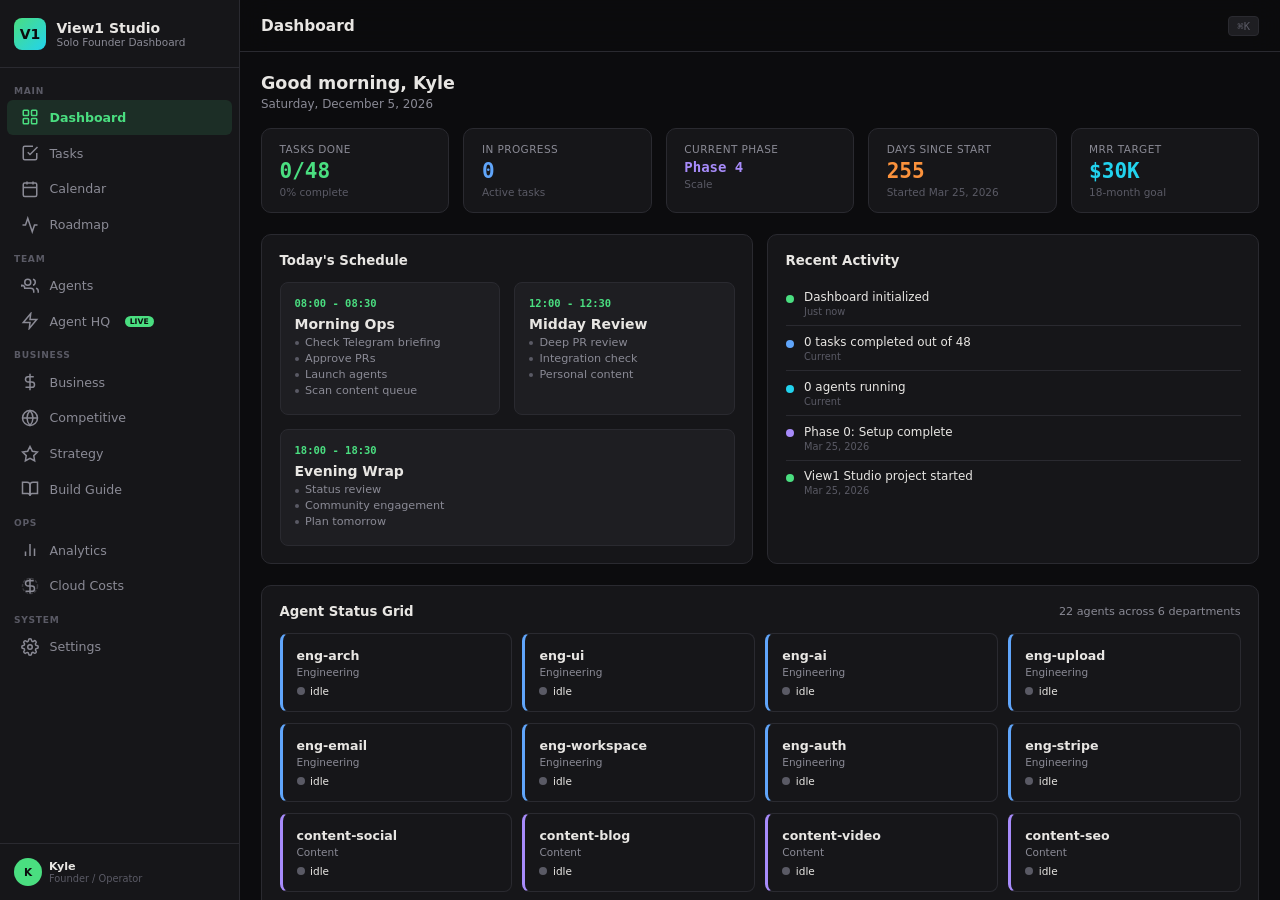
==== commit f19bfd0e: "fix(dashboard): normalize agent status CSS classes after Supabase refresh Add normalizeStatus() to m" ====
--- a/public-dashboard/index.html
+++ b/public-dashboard/index.html
@@ -183,6 +183,7 @@
   padding: 0.75rem; cursor: pointer; transition: all 0.25s; position: relative; overflow: hidden;
 }
 .hq-agent:hover { border-color: var(--border-hover); transform: translateY(-2px); box-shadow: 0 6px 20px rgba(0,0,0,0.3); }
+.hq-agent.status-idle { border-color: var(--border); }
 .hq-agent.status-running { border-color: var(--accent); }
 .hq-agent.status-running::after {
   content: ''; position: absolute; top: 0; left: 0; right: 0; height: 2px;
@@ -2744,11 +2745,22 @@
   return Math.min(100, Math.max(0, progress));
 }
 
+function normalizeStatus(raw) {
+  if (!raw) return 'idle';
+  const s = String(raw).toLowerCase().trim();
+  if (s === 'running' || s === 'active' || s === 'in_progress' || s === 'in-progress') return 'running';
+  if (s === 'completed' || s === 'complete' || s === 'done' || s === 'success' || s === 'finished') return 'completed';
+  if (s === 'failed' || s === 'error' || s === 'crashed') return 'failed';
+  if (s === 'idle' || s === 'stopped' || s === 'waiting' || s === 'pending') return 'idle';
+  return 'idle';
+}
+
 function mergeAgentState(supaAgent) {
   const localState = state.agents[supaAgent.id] || {};
+  const supaStatus = normalizeStatus(supaAgent.status);
   return {
     ...supaAgent,
-    status: supaAgent.status !== 'idle' ? supaAgent.status : (localState.status || 'idle'),
+    status: supaStatus !== 'idle' ? supaStatus : normalizeStatus(localState.status || 'idle'),
     current_task: supaAgent.current_task || localState.currentTask || null,
     tasks_completed: supaAgent.tasks_completed || 0,
   };
@@ -2766,7 +2778,7 @@
   } else {
     allAgents = AGENTS.map(a => ({
       id: a.id, name: a.name, department: a.dept.toLowerCase(),
-      status: (state.agents[a.id] || {}).status || 'idle',
+      status: normalizeStatus((state.agents[a.id] || {}).status),
       current_task: null, tasks_completed: 0,
     }));
   }
@@ -2950,7 +2962,7 @@
 
 function setAgentStatus(agentId, status) {
   if (!state.agents[agentId]) state.agents[agentId] = {};
-  state.agents[agentId].status = status;
+  state.agents[agentId].status = normalizeStatus(status);
   state.agents[agentId].lastActive = new Date().toISOString();
   saveState();
   renderAgents();
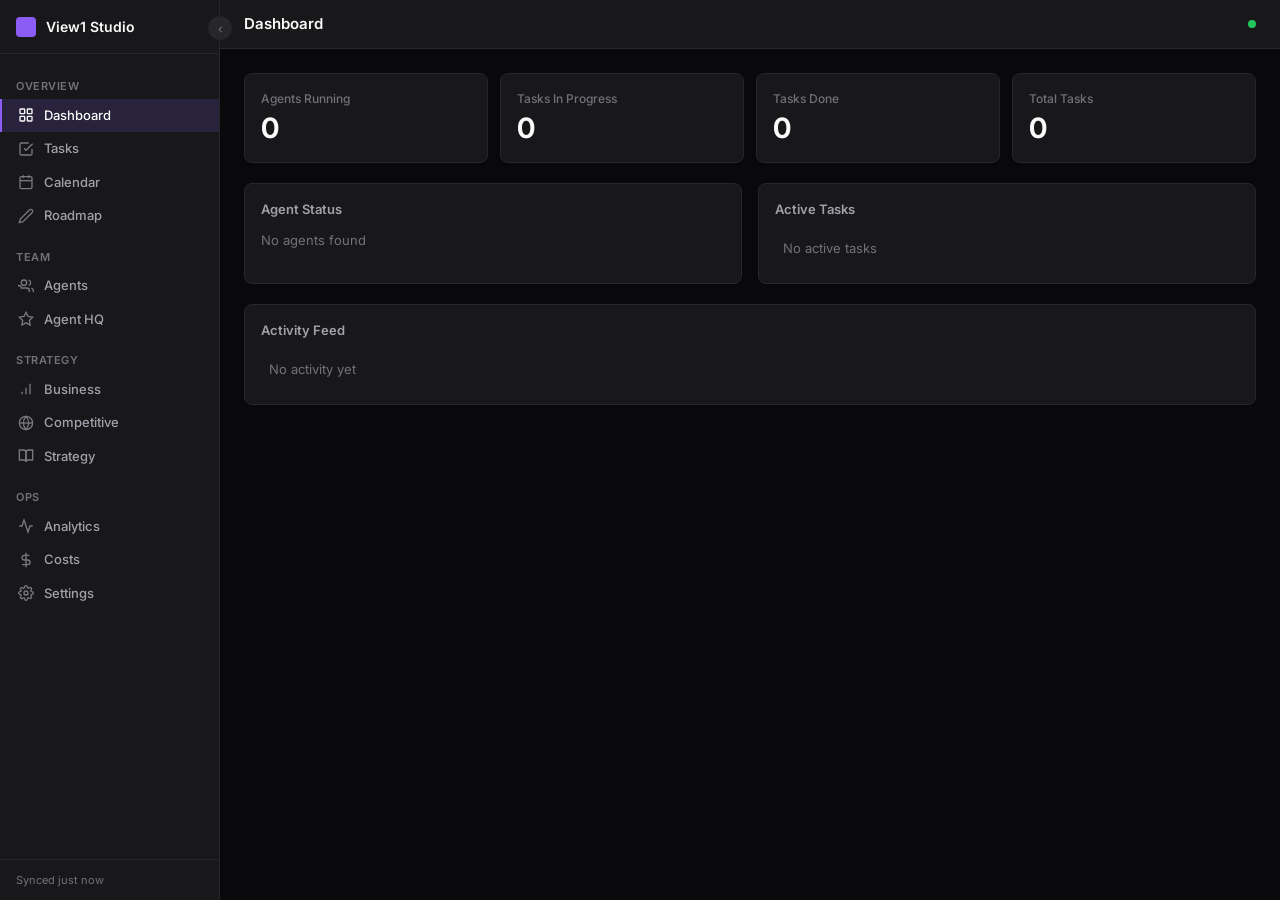
==== commit 981e41e2: "feat(dashboard): rebuild as Supabase-first AI Agent Command Center Replace localStorage-based dashbo" ====
--- a/public-dashboard/index.html
+++ b/public-dashboard/index.html
@@ -1,3276 +1,2805 @@
 <!DOCTYPE html>
-<html lang="en">
+<html lang="en" data-theme="dark">
 <head>
 <meta charset="UTF-8">
 <meta name="viewport" content="width=device-width, initial-scale=1.0">
-<title>View1 Studio — Dashboard</title>
+<title>View1 Studio — Agent Command Center</title>
+<link rel="preconnect" href="https://fonts.googleapis.com">
+<link rel="preconnect" href="https://fonts.gstatic.com" crossorigin>
+<link href="https://fonts.googleapis.com/css2?family=Inter:wght@400;500;600;700&display=swap" rel="stylesheet">
+
+<!-- ═══════════════════════════════════════════════════════════════════
+     STYLES
+     ═══════════════════════════════════════════════════════════════════ -->
 <style>
-*, *::before, *::after { margin: 0; padding: 0; box-sizing: border-box; }
-
+/* ── CSS Variables ────────────────────────────────────────────────── */
 :root {
-  --bg: #0C0C0E;
-  --surface: #161619;
-  --surface-2: #1E1E22;
-  --surface-3: #26262B;
-  --border: #2A2A30;
-  --border-hover: #3A3A42;
-  --text: #E8E6E3;
-  --text-dim: #8A8A95;
-  --text-muted: #5A5A65;
-  --accent: #4ADE80;
-  --accent-dim: #22C55E;
-  --accent-glow: rgba(74, 222, 128, 0.12);
-  --blue: #60A5FA;
-  --purple: #A78BFA;
-  --warning: #FB923C;
-  --danger: #F87171;
-  --cyan: #22D3EE;
-  --pink: #F472B6;
-  --sidebar-w: 240px;
-  --cat-infra: #60A5FA;
-  --cat-auth: #A78BFA;
-  --cat-ai: #4ADE80;
-  --cat-ui: #22D3EE;
-  --cat-payments: #FB923C;
-  --cat-gallery: #F472B6;
-  --cat-email: #F87171;
-  --cat-polish: #8A8A95;
-}
-
+  --bg: #09090B;
+  --surface-1: #18181B;
+  --surface-2: #27272A;
+  --surface-3: #3F3F46;
+  --border: #27272A;
+  --border-subtle: #1e1e22;
+  --accent: #8B5CF6;
+  --accent-dim: rgba(139,92,246,0.15);
+  --text-primary: #FAFAFA;
+  --text-secondary: #A1A1AA;
+  --text-muted: #71717A;
+  --running: #22C55E;
+  --completed: #3B82F6;
+  --failed: #EF4444;
+  --idle: #71717A;
+  --p0: #EF4444;
+  --p1: #F97316;
+  --p2: #3B82F6;
+  --p3: #71717A;
+  --radius: 8px;
+  --sidebar-w: 220px;
+  --font: 'Inter', -apple-system, BlinkMacSystemFont, sans-serif;
+}
+
+[data-theme="light"] {
+  --bg: #FAFAFA;
+  --surface-1: #FFFFFF;
+  --surface-2: #F4F4F5;
+  --surface-3: #E4E4E7;
+  --border: #E4E4E7;
+  --border-subtle: #F0F0F2;
+  --text-primary: #09090B;
+  --text-secondary: #52525B;
+  --text-muted: #A1A1AA;
+}
+
+/* ── Reset & Base ─────────────────────────────────────────────────── */
+*, *::before, *::after { box-sizing: border-box; margin: 0; padding: 0; }
 html { font-size: 14px; }
 body {
-  font-family: system-ui, -apple-system, 'Segoe UI', sans-serif;
+  font-family: var(--font);
   background: var(--bg);
-  color: var(--text);
-  min-height: 100vh;
-  display: flex;
+  color: var(--text-primary);
+  line-height: 1.5;
   overflow: hidden;
-}
-body.light {
-  --bg: #F5F5F7;
-  --surface: #FFFFFF;
-  --surface-2: #F0F0F2;
-  --surface-3: #E8E8EC;
-  --border: #D1D1D6;
-  --border-hover: #B0B0B8;
-  --text: #1A1A1E;
-  --text-dim: #6B6B78;
-  --text-muted: #9A9AA8;
-}
-
-/* Scrollbars */
+  height: 100vh;
+}
+a { color: var(--accent); text-decoration: none; }
+button { font-family: var(--font); cursor: pointer; border: none; outline: none; }
+input, select, textarea {
+  font-family: var(--font);
+  background: var(--surface-2);
+  color: var(--text-primary);
+  border: 1px solid var(--border);
+  border-radius: var(--radius);
+  padding: 6px 10px;
+  font-size: 13px;
+  outline: none;
+  transition: border-color 150ms;
+}
+input:focus, select:focus, textarea:focus { border-color: var(--accent); }
 ::-webkit-scrollbar { width: 6px; height: 6px; }
 ::-webkit-scrollbar-track { background: transparent; }
-::-webkit-scrollbar-thumb { background: var(--border-hover); border-radius: 3px; }
-::-webkit-scrollbar-thumb:hover { background: var(--text-muted); }
-
-/* Sidebar */
+::-webkit-scrollbar-thumb { background: var(--surface-3); border-radius: 3px; }
+
+/* ── Layout ───────────────────────────────────────────────────────── */
+.app { display: flex; height: 100vh; }
+
+/* ── Sidebar ──────────────────────────────────────────────────────── */
 .sidebar {
   width: var(--sidebar-w);
-  min-width: var(--sidebar-w);
-  height: 100vh;
-  background: var(--surface);
+  background: var(--surface-1);
   border-right: 1px solid var(--border);
   display: flex;
   flex-direction: column;
-  transition: transform 0.3s ease, min-width 0.3s ease, width 0.3s ease;
-  z-index: 200;
-  overflow-y: auto;
-}
-.sidebar.collapsed {
-  transform: translateX(calc(-1 * var(--sidebar-w)));
-  min-width: 0;
-  width: 0;
-}
-.sidebar-brand {
-  padding: 1.25rem 1rem;
-  border-bottom: 1px solid var(--border);
+  transition: width 150ms;
+  flex-shrink: 0;
+  overflow: hidden;
+}
+.sidebar.collapsed { width: 52px; }
+.sidebar-header {
+  padding: 16px;
   display: flex;
   align-items: center;
-  gap: 0.75rem;
-}
-.sidebar-brand .logo {
-  width: 32px; height: 32px;
-  background: linear-gradient(135deg, var(--accent), var(--cyan));
-  border-radius: 8px;
+  gap: 10px;
+  border-bottom: 1px solid var(--border);
+  min-height: 53px;
+}
+.sidebar-header .logo {
+  width: 20px; height: 20px;
+  background: var(--accent);
+  border-radius: 4px;
+  flex-shrink: 0;
+}
+.sidebar-header .title {
+  font-weight: 600;
+  font-size: 14px;
+  white-space: nowrap;
+  overflow: hidden;
+}
+.sidebar.collapsed .title,
+.sidebar.collapsed .nav-label,
+.sidebar.collapsed .sidebar-footer-text { display: none; }
+.sidebar.collapsed .nav-item span { display: none; }
+.sidebar.collapsed .nav-item { justify-content: center; padding-left: 0; padding-right: 0; }
+
+.sidebar-toggle {
+  position: absolute;
+  top: 16px;
+  left: calc(var(--sidebar-w) - 12px);
+  width: 24px; height: 24px;
+  background: var(--surface-2);
+  border: 1px solid var(--border);
+  border-radius: 50%;
   display: flex; align-items: center; justify-content: center;
-  font-weight: 800; font-size: 14px; color: #0C0C0E;
-}
-.sidebar-brand span { font-weight: 700; font-size: 1rem; }
-.sidebar-brand small { color: var(--text-dim); font-size: 0.75rem; font-weight: 400; display: block; }
-
-.sidebar-nav { padding: 0.5rem 0; flex: 1; }
-.nav-section { padding: 0.75rem 1rem 0.25rem; font-size: 0.65rem; text-transform: uppercase; letter-spacing: 0.08em; color: var(--text-muted); font-weight: 600; }
+  color: var(--text-muted);
+  font-size: 12px;
+  z-index: 10;
+  transition: left 150ms;
+}
+.sidebar.collapsed ~ .sidebar-toggle { left: 40px; }
+
+.nav { flex: 1; overflow-y: auto; padding: 8px 0; }
+.nav-label {
+  padding: 16px 16px 4px;
+  font-size: 11px;
+  font-weight: 600;
+  text-transform: uppercase;
+  letter-spacing: 0.05em;
+  color: var(--text-muted);
+}
 .nav-item {
-  display: flex; align-items: center; gap: 0.75rem;
-  padding: 0.6rem 1rem; margin: 1px 0.5rem; border-radius: 6px;
-  cursor: pointer; transition: all 0.15s; color: var(--text-dim); font-size: 0.9rem;
+  display: flex;
+  align-items: center;
+  gap: 10px;
+  padding: 7px 16px;
+  color: var(--text-secondary);
+  font-size: 13px;
+  font-weight: 500;
+  cursor: pointer;
+  transition: background 150ms, color 150ms;
+  border-left: 2px solid transparent;
+  position: relative;
   white-space: nowrap;
 }
-.nav-item:hover { background: var(--surface-2); color: var(--text); }
-.nav-item.active { background: var(--accent-glow); color: var(--accent); font-weight: 600; }
-.nav-item svg { width: 18px; height: 18px; flex-shrink: 0; }
+.nav-item:hover { background: var(--surface-2); color: var(--text-primary); }
+.nav-item.active {
+  border-left-color: var(--accent);
+  color: var(--text-primary);
+  background: var(--accent-dim);
+}
+.nav-item svg { width: 16px; height: 16px; flex-shrink: 0; opacity: 0.7; }
+.nav-item.active svg { opacity: 1; }
 
 .sidebar-footer {
-  padding: 1rem;
+  padding: 12px 16px;
   border-top: 1px solid var(--border);
-  font-size: 0.75rem;
+  font-size: 11px;
   color: var(--text-muted);
 }
 
-/* Main */
+/* ── Main Content ─────────────────────────────────────────────────── */
 .main {
   flex: 1;
-  height: 100vh;
-  overflow-y: auto;
   display: flex;
   flex-direction: column;
+  overflow: hidden;
+  min-width: 0;
 }
 .topbar {
-  position: sticky; top: 0; z-index: 100;
-  background: rgba(12, 12, 14, 0.85);
-  backdrop-filter: blur(16px);
+  display: flex;
+  align-items: center;
+  justify-content: space-between;
+  padding: 12px 24px;
   border-bottom: 1px solid var(--border);
-  padding: 0.75rem 1.5rem;
-  display: flex; align-items: center; justify-content: space-between;
-  min-height: 52px;
-}
-body.light .topbar { background: rgba(245, 245, 247, 0.85); }
-.topbar-left { display: flex; align-items: center; gap: 0.75rem; }
-.topbar-title { font-weight: 700; font-size: 1.1rem; }
-.topbar-right { display: flex; align-items: center; gap: 0.75rem; }
-.menu-toggle {
-  display: none; background: none; border: 1px solid var(--border); color: var(--text);
-  border-radius: 6px; padding: 6px 8px; cursor: pointer; font-size: 1.1rem;
-}
-.cmd-hint {
-  font-size: 0.75rem; color: var(--text-muted); background: var(--surface-2);
-  padding: 3px 8px; border-radius: 4px; border: 1px solid var(--border);
-  font-family: monospace; cursor: pointer;
-}
-
-.content { flex: 1; padding: 1.5rem; overflow-y: auto; }
-
-/* Page sections */
+  background: var(--surface-1);
+  min-height: 49px;
+}
+.topbar-title { font-size: 15px; font-weight: 600; }
+.topbar-right { display: flex; align-items: center; gap: 12px; }
+.topbar-badge {
+  font-size: 11px;
+  padding: 2px 8px;
+  border-radius: 12px;
+  background: var(--accent-dim);
+  color: var(--accent);
+  font-weight: 500;
+}
+.sync-dot {
+  width: 8px; height: 8px;
+  border-radius: 50%;
+  background: var(--running);
+  animation: pulse 2s infinite;
+}
+@keyframes pulse {
+  0%, 100% { opacity: 1; }
+  50% { opacity: 0.4; }
+}
+
+.content {
+  flex: 1;
+  overflow-y: auto;
+  padding: 24px;
+}
+
+/* ── Page container ───────────────────────────────────────────────── */
 .page { display: none; }
 .page.active { display: block; }
 
-/* Cards */
+/* ── Cards ────────────────────────────────────────────────────────── */
 .card {
-  background: var(--surface);
+  background: var(--surface-1);
   border: 1px solid var(--border);
-  border-radius: 10px;
-  padding: 1.25rem;
-  transition: border-color 0.2s;
-}
-.card:hover { border-color: var(--border-hover); }
-.guide-expand { display: none; }
-
-/* Agent HQ - gamified view */
-.hq-grid { display: grid; grid-template-columns: 1fr 340px; gap: 1rem; }
-@media (max-width: 1024px) { .hq-grid { grid-template-columns: 1fr; } }
-
-.hq-department { margin-bottom: 1.25rem; }
-.hq-dept-header { display: flex; align-items: center; gap: 0.75rem; margin-bottom: 0.6rem; padding-bottom: 0.5rem; border-bottom: 1px solid var(--border); }
-.hq-dept-name { font-weight: 700; font-size: 0.95rem; }
-.hq-dept-power { flex: 1; height: 6px; background: var(--surface-3); border-radius: 3px; overflow: hidden; margin-left: 0.5rem; }
-.hq-dept-power-fill { height: 100%; border-radius: 3px; transition: width 0.6s ease; }
-.hq-dept-stat { font-size: 0.7rem; color: var(--text-muted); font-family: monospace; }
-
-.hq-agents { display: grid; grid-template-columns: repeat(auto-fill, minmax(160px, 1fr)); gap: 0.5rem; }
-.hq-agent {
-  background: var(--surface); border: 1px solid var(--border); border-radius: 10px;
-  padding: 0.75rem; cursor: pointer; transition: all 0.25s; position: relative; overflow: hidden;
-}
-.hq-agent:hover { border-color: var(--border-hover); transform: translateY(-2px); box-shadow: 0 6px 20px rgba(0,0,0,0.3); }
-.hq-agent.status-idle { border-color: var(--border); }
-.hq-agent.status-running { border-color: var(--accent); }
-.hq-agent.status-running::after {
-  content: ''; position: absolute; top: 0; left: 0; right: 0; height: 2px;
-  background: linear-gradient(90deg, transparent, var(--accent), transparent);
-  animation: hqScan 2s linear infinite;
-}
-@keyframes hqScan { 0% { transform: translateX(-100%); } 100% { transform: translateX(100%); } }
-.hq-agent.status-completed { border-color: rgba(74,222,128,0.3); }
-.hq-agent.status-failed { border-color: rgba(248,113,113,0.3); }
-
-.hq-avatar {
-  width: 36px; height: 36px; border-radius: 50%; display: flex; align-items: center; justify-content: center;
-  font-size: 1.1rem; margin-bottom: 0.4rem; position: relative;
-}
-.hq-avatar .pulse {
-  position: absolute; inset: -3px; border-radius: 50%; border: 2px solid var(--accent);
-  animation: hqPulse 1.5s ease-out infinite; opacity: 0;
-}
-.hq-agent.status-running .pulse { opacity: 1; }
-@keyframes hqPulse { 0% { transform: scale(1); opacity: 0.6; } 100% { transform: scale(1.5); opacity: 0; } }
-
-.hq-name { font-weight: 600; font-size: 0.8rem; margin-bottom: 0.15rem; }
-.hq-task { font-size: 0.68rem; color: var(--text-muted); line-height: 1.3; display: -webkit-box; -webkit-line-clamp: 2; -webkit-box-orient: vertical; overflow: hidden; min-height: 1.8em; }
-.hq-xp { display: flex; align-items: center; gap: 0.35rem; margin-top: 0.4rem; }
-.hq-xp-bar { flex: 1; height: 4px; background: var(--surface-3); border-radius: 2px; overflow: hidden; }
-.hq-xp-fill { height: 100%; background: var(--accent); border-radius: 2px; transition: width 0.4s; }
-.hq-level { font-size: 0.6rem; font-weight: 700; color: var(--accent); font-family: monospace; }
-.hq-status-badge {
-  position: absolute; top: 0.5rem; right: 0.5rem; width: 8px; height: 8px; border-radius: 50%;
-}
-.hq-status-badge.idle { background: var(--text-muted); }
-.hq-status-badge.running { background: var(--accent); box-shadow: 0 0 8px var(--accent); }
-.hq-status-badge.completed { background: var(--accent); }
-.hq-status-badge.failed { background: var(--danger); box-shadow: 0 0 8px var(--danger); }
-
-.hq-feed { background: var(--surface); border: 1px solid var(--border); border-radius: 10px; padding: 1rem; max-height: 80vh; overflow-y: auto; }
-.hq-feed-title { font-weight: 700; font-size: 0.85rem; margin-bottom: 0.75rem; display: flex; align-items: center; gap: 0.5rem; }
-.hq-feed-title .live-dot { width: 6px; height: 6px; border-radius: 50%; background: var(--danger); animation: liveBlink 1s infinite; }
-@keyframes liveBlink { 0%,100% { opacity: 1; } 50% { opacity: 0.3; } }
-.hq-feed-item {
-  padding: 0.5rem 0; border-bottom: 1px solid var(--border); font-size: 0.78rem;
-  display: flex; gap: 0.5rem; align-items: flex-start; animation: feedIn 0.3s ease;
-}
-@keyframes feedIn { from { opacity: 0; transform: translateY(-8px); } to { opacity: 1; transform: translateY(0); } }
-.hq-feed-item:last-child { border-bottom: none; }
-.hq-feed-emoji { font-size: 1rem; flex-shrink: 0; width: 24px; text-align: center; }
-.hq-feed-text { flex: 1; color: var(--text-dim); line-height: 1.4; }
-.hq-feed-time { font-size: 0.65rem; color: var(--text-muted); font-family: monospace; flex-shrink: 0; }
-
-/* Analytics + Cloud Costs */
-.analytics-chart { background: var(--surface); border: 1px solid var(--border); border-radius: 10px; padding: 1rem; margin-bottom: 1rem; }
-.analytics-chart-title { font-weight: 700; font-size: 0.85rem; margin-bottom: 0.75rem; display: flex; align-items: center; justify-content: space-between; }
-.analytics-bar-row { display: flex; align-items: center; gap: 0.5rem; margin-bottom: 0.4rem; }
-.analytics-bar-label { font-size: 0.75rem; color: var(--text-dim); width: 100px; flex-shrink: 0; text-align: right; }
-.analytics-bar-track { flex: 1; height: 20px; background: var(--surface-3); border-radius: 4px; overflow: hidden; position: relative; }
-.analytics-bar-fill { height: 100%; border-radius: 4px; transition: width 0.6s ease; display: flex; align-items: center; justify-content: flex-end; padding-right: 6px; }
-.analytics-bar-val { font-size: 0.65rem; font-weight: 700; font-family: monospace; color: rgba(255,255,255,0.9); }
-.analytics-bar-ext { font-size: 0.7rem; color: var(--text-muted); font-family: monospace; width: 60px; text-align: right; flex-shrink: 0; }
-
-.cost-card {
-  background: var(--surface); border: 1px solid var(--border); border-radius: 10px;
-  padding: 1.25rem; display: flex; flex-direction: column; gap: 0.75rem;
-}
-.cost-header { display: flex; align-items: center; justify-content: space-between; }
-.cost-name { font-weight: 700; font-size: 0.95rem; display: flex; align-items: center; gap: 0.5rem; }
-.cost-name .cost-icon { font-size: 1.2rem; }
-.cost-status { font-size: 0.7rem; padding: 0.2rem 0.6rem; border-radius: 10px; font-weight: 600; }
-.cost-status.ok { background: rgba(74,222,128,0.15); color: var(--accent); }
-.cost-status.warn { background: rgba(251,146,60,0.15); color: var(--warning); }
-.cost-status.danger { background: rgba(248,113,113,0.15); color: var(--danger); }
-.cost-meter { height: 8px; background: var(--surface-3); border-radius: 4px; overflow: hidden; }
-.cost-meter-fill { height: 100%; border-radius: 4px; transition: width 0.6s ease; }
-.cost-details { display: grid; grid-template-columns: 1fr 1fr; gap: 0.5rem; }
-.cost-detail { font-size: 0.78rem; }
-.cost-detail label { display: block; font-size: 0.6rem; font-weight: 600; text-transform: uppercase; letter-spacing: 0.06em; color: var(--text-muted); margin-bottom: 0.15rem; }
-.cost-detail span { color: var(--text); font-family: monospace; }
-.cost-alert {
-  background: var(--surface-2); border: 1px solid var(--border); border-radius: 8px;
-  padding: 0.75rem 1rem; display: flex; align-items: flex-start; gap: 0.6rem; font-size: 0.8rem;
-}
-.cost-alert.alert-warn { border-left: 3px solid var(--warning); }
-.cost-alert.alert-ok { border-left: 3px solid var(--accent); }
-.cost-alert.alert-info { border-left: 3px solid var(--blue); }
-.cost-alert-emoji { font-size: 1.1rem; flex-shrink: 0; }
-.cost-alert-text { color: var(--text-dim); line-height: 1.4; }
-.cost-alert-text strong { color: var(--text); }
-
-.cost-grid { display: grid; grid-template-columns: repeat(auto-fit, minmax(340px, 1fr)); gap: 1rem; margin-bottom: 1.25rem; }
-.cost-alerts { display: flex; flex-direction: column; gap: 0.5rem; margin-bottom: 1.25rem; }
-
-.deploy-log { background: var(--surface); border: 1px solid var(--border); border-radius: 10px; padding: 1rem; }
-.deploy-row { display: flex; align-items: center; gap: 0.75rem; padding: 0.5rem 0; border-bottom: 1px solid var(--border); font-size: 0.8rem; }
-.deploy-row:last-child { border-bottom: none; }
-.deploy-status { width: 8px; height: 8px; border-radius: 50%; flex-shrink: 0; }
-.deploy-status.success { background: var(--accent); }
-.deploy-status.building { background: var(--warning); animation: liveBlink 1s infinite; }
-.deploy-status.error { background: var(--danger); }
-.deploy-url { font-family: monospace; font-size: 0.72rem; color: var(--text-muted); }
-.deploy-time { font-family: monospace; font-size: 0.7rem; color: var(--text-muted); margin-left: auto; flex-shrink: 0; }
-
-.spend-total { font-family: monospace; font-size: 2rem; font-weight: 800; color: var(--accent); }
-.spend-label { font-size: 0.7rem; color: var(--text-muted); text-transform: uppercase; letter-spacing: 0.08em; }
-
-.hq-scoreboard { display: grid; grid-template-columns: repeat(4, 1fr); gap: 0.75rem; margin-bottom: 1.25rem; }
-.hq-score-card {
-  background: var(--surface); border: 1px solid var(--border); border-radius: 10px;
-  padding: 0.85rem; text-align: center;
-}
-.hq-score-num { font-family: monospace; font-size: 1.6rem; font-weight: 800; line-height: 1; }
-.hq-score-label { font-size: 0.65rem; color: var(--text-muted); text-transform: uppercase; letter-spacing: 0.08em; margin-top: 0.25rem; }
-@media (max-width: 600px) { .hq-scoreboard { grid-template-columns: repeat(2, 1fr); } }
-.guide-expand.open { display: block; }
+  border-radius: var(--radius);
+  padding: 16px;
+  transition: border-color 150ms;
+}
+.card:hover { border-color: var(--surface-3); }
 .card-header {
-  display: flex; align-items: center; justify-content: space-between;
-  margin-bottom: 1rem;
-}
-.card-title { font-weight: 700; font-size: 0.95rem; }
-.card-subtitle { font-size: 0.8rem; color: var(--text-dim); }
-
-/* Stats grid */
-.stats-grid { display: grid; grid-template-columns: repeat(auto-fit, minmax(180px, 1fr)); gap: 1rem; margin-bottom: 1.5rem; }
+  display: flex;
+  align-items: center;
+  justify-content: space-between;
+  margin-bottom: 12px;
+}
+.card-title {
+  font-size: 13px;
+  font-weight: 600;
+  color: var(--text-secondary);
+}
+
+/* ── Stats Row ────────────────────────────────────────────────────── */
+.stats-row {
+  display: grid;
+  grid-template-columns: repeat(auto-fit, minmax(180px, 1fr));
+  gap: 12px;
+  margin-bottom: 20px;
+}
 .stat-card {
-  background: var(--surface);
+  background: var(--surface-1);
   border: 1px solid var(--border);
-  border-radius: 10px;
-  padding: 1rem 1.25rem;
-}
-.stat-label { font-size: 0.75rem; color: var(--text-dim); text-transform: uppercase; letter-spacing: 0.04em; margin-bottom: 0.25rem; }
-.stat-value { font-size: 1.5rem; font-weight: 800; font-family: monospace; }
-.stat-sub { font-size: 0.75rem; color: var(--text-muted); margin-top: 0.25rem; }
-
-/* Grid layouts */
-.grid-2 { display: grid; grid-template-columns: 1fr 1fr; gap: 1rem; }
-.grid-3 { display: grid; grid-template-columns: repeat(3, 1fr); gap: 1rem; }
-.grid-4 { display: grid; grid-template-columns: repeat(4, 1fr); gap: 1rem; }
-
-/* Badges */
+  border-radius: var(--radius);
+  padding: 16px;
+}
+.stat-label { font-size: 12px; color: var(--text-muted); margin-bottom: 4px; font-weight: 500; }
+.stat-value { font-size: 28px; font-weight: 700; line-height: 1.2; }
+
+/* ── Buttons ──────────────────────────────────────────────────────── */
+.btn {
+  display: inline-flex;
+  align-items: center;
+  gap: 6px;
+  padding: 6px 12px;
+  border-radius: var(--radius);
+  font-size: 13px;
+  font-weight: 500;
+  transition: background 150ms, opacity 150ms;
+}
+.btn-primary { background: var(--accent); color: #fff; }
+.btn-primary:hover { opacity: 0.9; }
+.btn-secondary { background: var(--surface-2); color: var(--text-primary); border: 1px solid var(--border); }
+.btn-secondary:hover { background: var(--surface-3); }
+.btn-sm { padding: 4px 8px; font-size: 12px; }
+.btn-ghost { background: transparent; color: var(--text-secondary); }
+.btn-ghost:hover { background: var(--surface-2); color: var(--text-primary); }
+.btn-danger { background: #7F1D1D; color: #FCA5A5; }
+.btn-danger:hover { background: #991B1B; }
+
+/* ── Badges ───────────────────────────────────────────────────────── */
 .badge {
+  display: inline-flex;
+  align-items: center;
+  padding: 2px 8px;
+  border-radius: 12px;
+  font-size: 11px;
+  font-weight: 600;
+  line-height: 1.4;
+}
+.badge-p0 { background: rgba(239,68,68,0.15); color: #FCA5A5; }
+.badge-p1 { background: rgba(249,115,22,0.15); color: #FDBA74; }
+.badge-p2 { background: rgba(59,130,246,0.15); color: #93C5FD; }
+.badge-p3 { background: rgba(113,113,122,0.15); color: #A1A1AA; }
+.badge-running { background: rgba(34,197,94,0.15); color: #86EFAC; }
+.badge-completed { background: rgba(59,130,246,0.15); color: #93C5FD; }
+.badge-failed { background: rgba(239,68,68,0.15); color: #FCA5A5; }
+.badge-idle { background: rgba(113,113,122,0.15); color: #A1A1AA; }
+
+/* ── Status Dot ───────────────────────────────────────────────────── */
+.status-dot {
+  width: 8px; height: 8px;
+  border-radius: 50%;
   display: inline-block;
-  padding: 2px 8px;
-  border-radius: 4px;
-  font-size: 0.7rem;
+  flex-shrink: 0;
+}
+.status-dot.running { background: var(--running); animation: pulse 2s infinite; }
+.status-dot.completed { background: var(--completed); }
+.status-dot.failed { background: var(--failed); }
+.status-dot.idle { background: var(--idle); }
+
+/* ── Grid Layouts ─────────────────────────────────────────────────── */
+.grid-2 { display: grid; grid-template-columns: 1fr 1fr; gap: 16px; }
+.grid-3 { display: grid; grid-template-columns: repeat(3, 1fr); gap: 16px; }
+.grid-4 { display: grid; grid-template-columns: repeat(4, 1fr); gap: 12px; }
+@media (max-width: 1200px) { .grid-3 { grid-template-columns: 1fr 1fr; } }
+@media (max-width: 900px) { .grid-2, .grid-3, .grid-4 { grid-template-columns: 1fr; } }
+
+/* ── Agent Card ───────────────────────────────────────────────────── */
+.agent-card {
+  background: var(--surface-1);
+  border: 1px solid var(--border);
+  border-radius: var(--radius);
+  padding: 14px;
+  display: flex;
+  align-items: flex-start;
+  gap: 10px;
+  cursor: pointer;
+  transition: border-color 150ms;
+}
+.agent-card:hover { border-color: var(--accent); }
+.agent-card .agent-name { font-weight: 600; font-size: 13px; }
+.agent-card .agent-dept { font-size: 11px; color: var(--text-muted); }
+.agent-card .agent-task { font-size: 12px; color: var(--text-secondary); margin-top: 4px; }
+
+/* ── Tabs ─────────────────────────────────────────────────────────── */
+.tabs {
+  display: flex;
+  gap: 2px;
+  background: var(--surface-2);
+  border-radius: var(--radius);
+  padding: 2px;
+  width: fit-content;
+}
+.tab-btn {
+  padding: 6px 14px;
+  border-radius: 6px;
+  font-size: 13px;
+  font-weight: 500;
+  color: var(--text-secondary);
+  background: transparent;
+  transition: all 150ms;
+}
+.tab-btn:hover { color: var(--text-primary); }
+.tab-btn.active { background: var(--surface-1); color: var(--text-primary); box-shadow: 0 1px 2px rgba(0,0,0,0.2); }
+
+/* ── Filter Bar ───────────────────────────────────────────────────── */
+.filter-bar {
+  display: flex;
+  align-items: center;
+  gap: 8px;
+  margin: 12px 0;
+  flex-wrap: wrap;
+}
+.filter-bar input, .filter-bar select {
+  padding: 6px 10px;
+  font-size: 12px;
+  min-width: 120px;
+}
+.filter-bar input[type="text"] { min-width: 200px; }
+
+/* ── Kanban ────────────────────────────────────────────────────────── */
+.kanban {
+  display: flex;
+  gap: 12px;
+  overflow-x: auto;
+  padding-bottom: 12px;
+  min-height: 400px;
+}
+.kanban-col {
+  min-width: 260px;
+  width: 260px;
+  flex-shrink: 0;
+  display: flex;
+  flex-direction: column;
+}
+.kanban-col-header {
+  display: flex;
+  align-items: center;
+  justify-content: space-between;
+  padding: 8px 10px;
+  font-size: 12px;
   font-weight: 600;
+  color: var(--text-secondary);
   text-transform: uppercase;
   letter-spacing: 0.03em;
-}
-.badge-green { background: rgba(74, 222, 128, 0.15); color: var(--accent); }
-.badge-blue { background: rgba(96, 165, 250, 0.15); color: var(--blue); }
-.badge-purple { background: rgba(167, 139, 250, 0.15); color: var(--purple); }
-.badge-orange { background: rgba(251, 146, 60, 0.15); color: var(--warning); }
-.badge-red { background: rgba(248, 113, 113, 0.15); color: var(--danger); }
-.badge-cyan { background: rgba(34, 211, 238, 0.15); color: var(--cyan); }
-.badge-pink { background: rgba(244, 114, 182, 0.15); color: var(--pink); }
-.badge-gray { background: rgba(138, 138, 149, 0.15); color: var(--text-dim); }
-
-/* Buttons */
-.btn {
-  display: inline-flex; align-items: center; gap: 0.5rem;
-  padding: 0.5rem 1rem; border-radius: 6px; font-size: 0.85rem;
-  font-weight: 600; cursor: pointer; border: 1px solid var(--border);
-  background: var(--surface-2); color: var(--text); transition: all 0.15s;
-}
-.btn:hover { border-color: var(--border-hover); background: var(--surface-3); }
-.btn-accent { background: var(--accent); color: #0C0C0E; border-color: var(--accent); }
-.btn-accent:hover { background: var(--accent-dim); }
-.btn-sm { padding: 0.3rem 0.6rem; font-size: 0.75rem; }
-.btn-danger { background: rgba(248,113,113,0.15); color: var(--danger); border-color: rgba(248,113,113,0.3); }
-
-/* Inputs */
-.input, select, textarea {
-  background: var(--surface-2);
-  border: 1px solid var(--border);
-  color: var(--text);
-  padding: 0.5rem 0.75rem;
-  border-radius: 6px;
-  font-size: 0.85rem;
-  font-family: inherit;
-  outline: none;
-  transition: border-color 0.15s;
-  width: 100%;
-}
-.input:focus, select:focus, textarea:focus { border-color: var(--accent); }
-select option { background: var(--surface); }
-
-/* Kanban */
-.kanban { display: flex; gap: 1rem; overflow-x: auto; padding-bottom: 1rem; min-height: 400px; }
-.kanban-col {
-  min-width: 280px; width: 280px; flex-shrink: 0;
-  background: var(--surface);
-  border: 1px solid var(--border);
-  border-radius: 10px;
-  display: flex; flex-direction: column;
-  max-height: calc(100vh - 200px);
-}
-.kanban-col-header {
-  padding: 0.75rem 1rem;
-  border-bottom: 1px solid var(--border);
-  display: flex; align-items: center; justify-content: space-between;
-  font-weight: 700; font-size: 0.85rem;
+  border-bottom: 2px solid var(--border);
+  margin-bottom: 8px;
 }
 .kanban-col-header .count {
   background: var(--surface-3);
-  padding: 1px 8px; border-radius: 10px;
-  font-size: 0.75rem; color: var(--text-dim);
-}
-.kanban-col-body { padding: 0.5rem; flex: 1; overflow-y: auto; min-height: 100px; }
-.kanban-col-body.drag-over { background: var(--surface-2); }
-
-.task-card {
-  background: var(--surface-2);
+  padding: 1px 7px;
+  border-radius: 10px;
+  font-size: 11px;
+  font-weight: 500;
+}
+.kanban-cards {
+  flex: 1;
+  display: flex;
+  flex-direction: column;
+  gap: 6px;
+  min-height: 60px;
+  padding: 4px;
+  border-radius: var(--radius);
+  transition: background 150ms;
+}
+.kanban-cards.drag-over { background: var(--accent-dim); }
+.kanban-card {
+  background: var(--surface-1);
   border: 1px solid var(--border);
-  border-radius: 8px;
-  padding: 0.75rem;
-  margin-bottom: 0.5rem;
+  border-radius: var(--radius);
+  padding: 10px;
   cursor: grab;
-  transition: all 0.15s;
-  border-left: 3px solid var(--border);
-}
-.task-card:hover { border-color: var(--border-hover); }
-.task-card.dragging { opacity: 0.4; }
-.task-card-title { font-weight: 600; font-size: 0.85rem; margin-bottom: 0.35rem; }
-.task-card-desc { font-size: 0.75rem; color: var(--text-muted); margin-bottom: 0.4rem; line-height: 1.4; display: -webkit-box; -webkit-line-clamp: 2; -webkit-box-orient: vertical; overflow: hidden; }
-.task-card-meta { display: flex; align-items: center; gap: 0.5rem; flex-wrap: wrap; }
-.task-card-meta span { font-size: 0.7rem; color: var(--text-dim); }
-
-/* Task detail panel */
-.task-detail-overlay { display: none; position: fixed; inset: 0; background: rgba(12,12,14,0.7); backdrop-filter: blur(4px); z-index: 500; justify-content: center; align-items: flex-start; padding-top: 5vh; }
-.task-detail-overlay.open { display: flex; }
-.task-detail {
-  background: var(--surface); border: 1px solid var(--border); border-radius: 12px;
-  width: 620px; max-width: 95vw; max-height: 85vh; overflow-y: auto; animation: modalIn 0.2s ease;
-}
-.task-detail-header {
-  padding: 1.25rem 1.5rem; border-bottom: 1px solid var(--border); display: flex; justify-content: space-between; align-items: flex-start;
-}
-.task-detail-header h2 { font-size: 1.1rem; font-weight: 700; line-height: 1.3; flex: 1; margin-right: 1rem; }
-.task-detail-actions { display: flex; gap: 0.5rem; flex-shrink: 0; }
-.task-detail-actions button {
-  font-size: 0.75rem; padding: 0.35rem 0.75rem; border-radius: 6px; border: 1px solid var(--border);
-  background: var(--surface-2); color: var(--text-dim); cursor: pointer; transition: all 0.15s;
-}
-.task-detail-actions button:hover { border-color: var(--border-hover); color: var(--text); }
-.task-detail-actions .btn-edit { border-color: var(--accent); color: var(--accent); }
-.task-detail-actions .btn-edit:hover { background: var(--accent-glow); }
-.task-detail-close { background: none; border: none; color: var(--text-muted); font-size: 1.3rem; cursor: pointer; padding: 0; line-height: 1; }
-.task-detail-close:hover { color: var(--text); }
-.task-detail-badges { display: flex; gap: 0.4rem; flex-wrap: wrap; margin-top: 0.5rem; }
-.task-detail-body { padding: 1.5rem; }
-.task-detail-section { margin-bottom: 1.25rem; }
-.task-detail-section h3 {
-  font-size: 0.7rem; font-weight: 700; text-transform: uppercase; letter-spacing: 0.08em;
-  color: var(--text-muted); margin-bottom: 0.5rem;
-}
-.task-detail-section p { font-size: 0.88rem; color: var(--text-dim); line-height: 1.65; }
-.task-detail-section ul { list-style: none; padding: 0; }
-.task-detail-section li { font-size: 0.85rem; color: var(--text-dim); padding: 0.25rem 0; padding-left: 1.2rem; position: relative; }
-.task-detail-section li::before { content: '→'; position: absolute; left: 0; color: var(--accent); font-weight: 700; }
-.task-detail-meta-grid { display: grid; grid-template-columns: 1fr 1fr; gap: 0.75rem; }
-.task-detail-meta-item label { display: block; font-size: 0.65rem; font-weight: 600; text-transform: uppercase; letter-spacing: 0.06em; color: var(--text-muted); margin-bottom: 0.2rem; }
-.task-detail-meta-item span { font-size: 0.85rem; color: var(--text); }
-
-/* Priority colors */
-.priority-p0 { border-left-color: var(--danger) !important; }
-.priority-p1 { border-left-color: var(--warning) !important; }
-.priority-p2 { border-left-color: var(--blue) !important; }
-.priority-p3 { border-left-color: var(--text-muted) !important; }
-
-/* Category colors on task cards */
-.cat-infrastructure { border-left-color: var(--cat-infra) !important; }
-.cat-auth { border-left-color: var(--cat-auth) !important; }
-.cat-ai { border-left-color: var(--cat-ai) !important; }
-.cat-ui { border-left-color: var(--cat-ui) !important; }
-.cat-payments { border-left-color: var(--cat-payments) !important; }
-.cat-gallery { border-left-color: var(--cat-gallery) !important; }
-.cat-email { border-left-color: var(--cat-email) !important; }
-.cat-polish { border-left-color: var(--cat-polish) !important; }
-
-/* Agent grid */
-.agent-grid { display: grid; grid-template-columns: repeat(auto-fill, minmax(220px, 1fr)); gap: 0.75rem; }
-.agent-card {
-  background: var(--surface);
+  transition: border-color 150ms, transform 150ms;
+  font-size: 13px;
+}
+.kanban-card:hover { border-color: var(--surface-3); }
+.kanban-card.dragging { opacity: 0.5; transform: rotate(2deg); }
+.kanban-card .kc-title { font-weight: 500; margin-bottom: 6px; }
+.kanban-card .kc-meta { display: flex; align-items: center; gap: 6px; flex-wrap: wrap; }
+.kanban-card .kc-assignee {
+  width: 22px; height: 22px;
+  border-radius: 50%;
+  background: var(--accent);
+  display: flex; align-items: center; justify-content: center;
+  font-size: 10px; font-weight: 700; color: #fff;
+}
+.kanban-card .kc-labels { display: flex; gap: 3px; }
+.kanban-card .kc-label-dot {
+  width: 6px; height: 6px;
+  border-radius: 50%;
+  background: var(--accent);
+}
+.kanban-card .blocked-icon { color: var(--failed); font-size: 12px; }
+.kanban-add {
+  margin-top: 4px;
+  padding: 6px 10px;
+  font-size: 12px;
+  color: var(--text-muted);
+  cursor: pointer;
+  border-radius: var(--radius);
+  transition: background 150ms;
+}
+.kanban-add:hover { background: var(--surface-2); color: var(--text-primary); }
+.kanban-add-form {
+  background: var(--surface-1);
   border: 1px solid var(--border);
-  border-radius: 8px;
-  padding: 1rem;
+  border-radius: var(--radius);
+  padding: 8px;
+  display: none;
+  flex-direction: column;
+  gap: 6px;
+}
+.kanban-add-form.show { display: flex; }
+
+/* ── Table ─────────────────────────────────────────────────────────── */
+.data-table {
+  width: 100%;
+  border-collapse: collapse;
+  font-size: 13px;
+}
+.data-table thead th {
+  text-align: left;
+  padding: 8px 10px;
+  font-weight: 600;
+  color: var(--text-muted);
+  font-size: 11px;
+  text-transform: uppercase;
+  letter-spacing: 0.03em;
+  border-bottom: 1px solid var(--border);
   cursor: pointer;
-  transition: all 0.15s;
-}
-.agent-card:hover { border-color: var(--border-hover); transform: translateY(-1px); }
-.agent-name { font-weight: 700; font-size: 0.9rem; margin-bottom: 0.25rem; }
-.agent-dept { font-size: 0.75rem; color: var(--text-dim); }
-.agent-status { display: flex; align-items: center; gap: 0.4rem; margin-top: 0.5rem; font-size: 0.75rem; }
-.status-dot { width: 8px; height: 8px; border-radius: 50%; }
-.status-idle { background: var(--text-muted); }
-.status-running { background: var(--accent); animation: pulse 2s infinite; }
-.status-completed { background: var(--blue); }
-.status-failed { background: var(--danger); }
-@keyframes pulse { 0%, 100% { opacity: 1; } 50% { opacity: 0.4; } }
-
-/* Calendar */
-.calendar-grid {
+  user-select: none;
+  white-space: nowrap;
+}
+.data-table thead th:hover { color: var(--text-primary); }
+.data-table thead th .sort-arrow { font-size: 10px; margin-left: 4px; }
+.data-table tbody tr {
+  border-bottom: 1px solid var(--border-subtle);
+  cursor: pointer;
+  transition: background 150ms;
+}
+.data-table tbody tr:hover { background: var(--surface-2); }
+.data-table td { padding: 8px 10px; }
+
+/* ── Timeline ─────────────────────────────────────────────────────── */
+.timeline-container {
+  overflow-x: auto;
+  position: relative;
+  min-height: 300px;
+}
+.timeline-header {
+  display: flex;
+  border-bottom: 1px solid var(--border);
+  position: sticky;
+  top: 0;
+  background: var(--bg);
+  z-index: 2;
+}
+.timeline-day {
+  min-width: 40px;
+  text-align: center;
+  font-size: 10px;
+  color: var(--text-muted);
+  padding: 4px 0;
+  border-right: 1px solid var(--border-subtle);
+}
+.timeline-day.today { color: var(--failed); font-weight: 700; }
+.timeline-body { position: relative; }
+.timeline-row {
+  display: flex;
+  align-items: center;
+  height: 32px;
+  position: relative;
+  border-bottom: 1px solid var(--border-subtle);
+}
+.timeline-row-label {
+  width: 120px;
+  flex-shrink: 0;
+  font-size: 11px;
+  color: var(--text-secondary);
+  padding: 0 8px;
+  overflow: hidden;
+  text-overflow: ellipsis;
+  white-space: nowrap;
+}
+.timeline-row-track { flex: 1; position: relative; height: 100%; }
+.timeline-bar {
+  position: absolute;
+  height: 20px;
+  top: 6px;
+  border-radius: 4px;
+  font-size: 10px;
+  color: #fff;
+  display: flex;
+  align-items: center;
+  padding: 0 6px;
+  white-space: nowrap;
+  overflow: hidden;
+  text-overflow: ellipsis;
+  cursor: pointer;
+}
+.timeline-bar.status-backlog { background: var(--idle); }
+.timeline-bar.status-todo { background: var(--surface-3); }
+.timeline-bar.status-in_progress { background: var(--completed); }
+.timeline-bar.status-review { background: #A78BFA; }
+.timeline-bar.status-done { background: var(--running); }
+.timeline-bar.blocked {
+  background: repeating-linear-gradient(45deg, var(--failed), var(--failed) 4px, #7F1D1D 4px, #7F1D1D 8px);
+}
+.timeline-today-line {
+  position: absolute;
+  top: 0; bottom: 0;
+  width: 2px;
+  background: var(--failed);
+  z-index: 1;
+}
+
+/* ── Activity Feed ────────────────────────────────────────────────── */
+.activity-list { display: flex; flex-direction: column; gap: 2px; }
+.activity-item {
+  display: flex;
+  align-items: flex-start;
+  gap: 10px;
+  padding: 8px 10px;
+  border-radius: var(--radius);
+  font-size: 13px;
+  transition: background 150ms;
+}
+.activity-item:hover { background: var(--surface-2); }
+.activity-icon {
+  width: 28px; height: 28px;
+  border-radius: 50%;
+  background: var(--surface-3);
+  display: flex; align-items: center; justify-content: center;
+  flex-shrink: 0;
+  font-size: 12px;
+}
+.activity-text { flex: 1; }
+.activity-text .action { font-weight: 500; }
+.activity-text .details { color: var(--text-secondary); }
+.activity-time { font-size: 11px; color: var(--text-muted); white-space: nowrap; }
+.activity-day-header {
+  font-size: 12px;
+  font-weight: 600;
+  color: var(--text-muted);
+  padding: 12px 10px 4px;
+  text-transform: uppercase;
+  letter-spacing: 0.03em;
+}
+
+/* ── Calendar ─────────────────────────────────────────────────────── */
+.cal-grid {
   display: grid;
   grid-template-columns: repeat(7, 1fr);
   gap: 1px;
   background: var(--border);
   border: 1px solid var(--border);
-  border-radius: 10px;
+  border-radius: var(--radius);
   overflow: hidden;
 }
-.cal-header {
-  background: var(--surface-2);
-  padding: 0.5rem;
+.cal-day-header {
+  background: var(--surface-1);
+  padding: 8px;
   text-align: center;
-  font-size: 0.75rem;
+  font-size: 11px;
   font-weight: 600;
-  color: var(--text-dim);
+  color: var(--text-muted);
+  text-transform: uppercase;
 }
 .cal-day {
-  background: var(--surface);
+  background: var(--surface-1);
   min-height: 90px;
-  padding: 0.4rem;
+  padding: 6px;
   cursor: pointer;
-  transition: background 0.15s;
+  transition: background 150ms;
+}
+.cal-day:hover { background: var(--surface-2); }
+.cal-day.other-month { opacity: 0.4; }
+.cal-day.today { background: var(--accent-dim); }
+.cal-day-num { font-size: 12px; font-weight: 500; margin-bottom: 4px; }
+.cal-task-badge {
+  font-size: 10px;
+  padding: 1px 5px;
+  border-radius: 3px;
+  background: var(--surface-3);
+  color: var(--text-secondary);
+  margin-bottom: 2px;
+  overflow: hidden;
+  text-overflow: ellipsis;
+  white-space: nowrap;
+  display: block;
+}
+.cal-nav { display: flex; align-items: center; gap: 12px; margin-bottom: 16px; }
+.cal-nav .month-label { font-size: 16px; font-weight: 600; min-width: 180px; text-align: center; }
+.cal-sidebar { min-width: 280px; }
+.cal-layout { display: flex; gap: 20px; }
+.cal-main { flex: 1; min-width: 0; }
+.cal-day-detail {
+  margin-top: 16px;
+  padding: 16px;
+  background: var(--surface-1);
+  border: 1px solid var(--border);
+  border-radius: var(--radius);
+  display: none;
+}
+.cal-day-detail.show { display: block; }
+
+/* ── Roadmap ──────────────────────────────────────────────────────── */
+.roadmap-phase {
+  margin-bottom: 20px;
+  background: var(--surface-1);
+  border: 1px solid var(--border);
+  border-radius: var(--radius);
+  padding: 16px;
+}
+.roadmap-phase-header { display: flex; align-items: center; justify-content: space-between; margin-bottom: 8px; }
+.roadmap-phase-name { font-weight: 600; font-size: 14px; }
+.roadmap-progress-bar {
+  height: 6px;
+  background: var(--surface-3);
+  border-radius: 3px;
+  overflow: hidden;
+}
+.roadmap-progress-fill { height: 100%; background: var(--accent); border-radius: 3px; transition: width 300ms; }
+
+/* ── Modal / Slide-over ───────────────────────────────────────────── */
+.modal-overlay {
+  position: fixed;
+  inset: 0;
+  background: rgba(0,0,0,0.5);
+  z-index: 100;
+  display: none;
+  justify-content: flex-end;
+}
+.modal-overlay.open { display: flex; }
+.modal-panel {
+  width: 520px;
+  max-width: 90vw;
+  background: var(--surface-1);
+  border-left: 1px solid var(--border);
+  height: 100%;
+  overflow-y: auto;
+  padding: 24px;
+  animation: slideIn 200ms ease;
+}
+@keyframes slideIn {
+  from { transform: translateX(100%); }
+  to { transform: translateX(0); }
+}
+.modal-close {
+  position: absolute;
+  top: 16px;
+  right: 16px;
+  background: none;
+  color: var(--text-muted);
+  font-size: 18px;
+  cursor: pointer;
+}
+.modal-field { margin-bottom: 16px; }
+.modal-field label {
+  display: block;
+  font-size: 12px;
+  font-weight: 600;
+  color: var(--text-muted);
+  margin-bottom: 4px;
+  text-transform: uppercase;
+  letter-spacing: 0.03em;
+}
+.modal-field input, .modal-field select, .modal-field textarea { width: 100%; }
+.modal-field textarea { min-height: 80px; resize: vertical; }
+.modal-title-input {
+  font-size: 20px;
+  font-weight: 700;
+  border: none;
+  background: transparent;
+  color: var(--text-primary);
+  width: 100%;
+  padding: 0;
+  margin-bottom: 16px;
+}
+.modal-title-input:focus { outline: none; border-bottom: 1px solid var(--accent); }
+
+/* ── Tags ─────────────────────────────────────────────────────────── */
+.tag-list { display: flex; flex-wrap: wrap; gap: 4px; }
+.tag {
+  display: inline-flex;
+  align-items: center;
+  gap: 4px;
+  padding: 2px 8px;
+  background: var(--surface-3);
+  border-radius: 12px;
+  font-size: 11px;
+  color: var(--text-secondary);
+}
+.tag .tag-remove { cursor: pointer; opacity: 0.6; }
+.tag .tag-remove:hover { opacity: 1; }
+
+/* ── Shimmer / Loading ────────────────────────────────────────────── */
+.shimmer {
+  background: linear-gradient(90deg, var(--surface-2) 25%, var(--surface-3) 50%, var(--surface-2) 75%);
+  background-size: 200% 100%;
+  animation: shimmer 1.5s infinite;
+  border-radius: var(--radius);
+}
+@keyframes shimmer { 0% { background-position: 200% 0; } 100% { background-position: -200% 0; } }
+.shimmer-line { height: 14px; margin-bottom: 8px; }
+.shimmer-block { height: 80px; }
+
+/* ── Agent HQ Specific ────────────────────────────────────────────── */
+.hq-scoreboard {
+  display: grid;
+  grid-template-columns: repeat(3, 1fr);
+  gap: 12px;
+  margin-bottom: 20px;
+}
+.hq-agent-card {
+  background: var(--surface-1);
+  border: 1px solid var(--border);
+  border-radius: var(--radius);
+  padding: 14px;
+  display: flex;
+  align-items: center;
+  gap: 12px;
+}
+.hq-emoji { font-size: 28px; }
+.hq-agent-info { flex: 1; min-width: 0; }
+.hq-agent-name { font-weight: 600; font-size: 13px; }
+.hq-agent-title { font-size: 11px; color: var(--accent); }
+.hq-xp-bar {
+  height: 4px;
+  background: var(--surface-3);
+  border-radius: 2px;
+  margin-top: 6px;
+  overflow: hidden;
+}
+.hq-xp-fill { height: 100%; background: var(--accent); border-radius: 2px; transition: width 300ms; }
+.hq-dept-section { margin-bottom: 20px; }
+.hq-dept-header {
+  display: flex;
+  align-items: center;
+  justify-content: space-between;
+  margin-bottom: 8px;
+}
+.hq-dept-name { font-weight: 600; font-size: 14px; }
+.hq-power-bar {
+  height: 6px;
+  background: var(--surface-3);
+  border-radius: 3px;
+  overflow: hidden;
+  margin-bottom: 12px;
+}
+.hq-power-fill { height: 100%; background: var(--running); border-radius: 3px; transition: width 300ms; }
+
+/* ── Chart (CSS only) ─────────────────────────────────────────────── */
+.bar-chart { display: flex; align-items: flex-end; gap: 8px; height: 200px; padding: 0 8px; }
+.bar-col { flex: 1; display: flex; flex-direction: column; align-items: center; justify-content: flex-end; height: 100%; }
+.bar {
+  width: 100%;
+  background: var(--accent);
+  border-radius: 4px 4px 0 0;
+  transition: height 300ms;
+  min-height: 2px;
+}
+.bar-label { font-size: 10px; color: var(--text-muted); margin-top: 4px; text-align: center; }
+.bar-value { font-size: 10px; color: var(--text-secondary); margin-bottom: 2px; }
+
+/* ── Sprint Capacity ──────────────────────────────────────────────── */
+.sprint-item {
+  background: var(--surface-1);
+  border: 1px solid var(--border);
+  border-radius: var(--radius);
+  padding: 10px;
+  margin-bottom: 8px;
+}
+.sprint-name { font-weight: 600; font-size: 12px; margin-bottom: 4px; }
+.sprint-dates { font-size: 11px; color: var(--text-muted); margin-bottom: 6px; }
+.sprint-capacity-bar {
+  height: 6px;
+  background: var(--surface-3);
+  border-radius: 3px;
+  overflow: hidden;
+}
+.sprint-capacity-fill { height: 100%; background: var(--accent); border-radius: 3px; }
+
+/* ── Positioning Chart ────────────────────────────────────────────── */
+.pos-chart {
   position: relative;
-}
-.cal-day:hover { background: var(--surface-2); }
-.cal-day.today { background: var(--accent-glow); }
-.cal-day.other-month { opacity: 0.3; }
-.cal-day-num { font-size: 0.75rem; font-weight: 600; margin-bottom: 0.25rem; }
-.cal-event {
-  font-size: 0.6rem; padding: 1px 4px; border-radius: 3px; margin-bottom: 1px;
-  overflow: hidden; white-space: nowrap; text-overflow: ellipsis;
-  background: var(--surface-3); color: var(--text-dim);
-}
-.cal-phase-banner {
-  position: absolute; top: 0; left: 0; right: 0;
-  height: 3px;
-}
-
-/* Gantt / Roadmap */
-.gantt { overflow-x: auto; }
-.gantt-row { display: flex; align-items: center; margin-bottom: 0.5rem; }
-.gantt-label { width: 140px; min-width: 140px; font-size: 0.8rem; font-weight: 600; }
-.gantt-track { flex: 1; height: 32px; position: relative; background: var(--surface-2); border-radius: 6px; overflow: hidden; }
-.gantt-bar {
-  position: absolute; top: 4px; bottom: 4px; border-radius: 4px;
-  display: flex; align-items: center; padding: 0 0.5rem;
-  font-size: 0.7rem; font-weight: 600; color: #0C0C0E;
-  cursor: pointer; transition: opacity 0.15s;
-  min-width: 20px;
-}
-.gantt-bar:hover { opacity: 0.85; }
-.gantt-today-line {
-  position: absolute; top: 0; bottom: 0; width: 2px; background: var(--danger);
-  z-index: 10;
-}
-.gantt-progress {
-  position: absolute; top: 0; left: 0; bottom: 0; background: rgba(0,0,0,0.2); border-radius: 4px 0 0 4px;
-}
-
-/* Competitor matrix */
-.comp-table { width: 100%; border-collapse: collapse; font-size: 0.8rem; }
-.comp-table th, .comp-table td { padding: 0.6rem 0.75rem; border: 1px solid var(--border); text-align: center; }
-.comp-table th { background: var(--surface-2); font-weight: 600; }
-.comp-table td:first-child { text-align: left; font-weight: 600; }
-.check { color: var(--accent); }
-.cross { color: var(--danger); }
-
-/* Modal */
-.modal-overlay {
+  width: 100%;
+  height: 400px;
+  background: var(--surface-1);
+  border: 1px solid var(--border);
+  border-radius: var(--radius);
+  overflow: hidden;
+}
+.pos-axis-x, .pos-axis-y {
+  position: absolute;
+  font-size: 10px;
+  color: var(--text-muted);
+}
+.pos-dot {
+  position: absolute;
+  width: 12px; height: 12px;
+  border-radius: 50%;
+  transform: translate(-50%, -50%);
+}
+.pos-label {
+  position: absolute;
+  font-size: 10px;
+  color: var(--text-secondary);
+  transform: translate(-50%, 10px);
+  white-space: nowrap;
+}
+
+/* ── Confirm Dialog ───────────────────────────────────────────────── */
+.confirm-overlay {
+  position: fixed;
+  inset: 0;
+  background: rgba(0,0,0,0.6);
+  z-index: 200;
   display: none;
-  position: fixed; inset: 0; background: rgba(0,0,0,0.6); z-index: 500;
-  align-items: center; justify-content: center;
-  backdrop-filter: blur(4px);
-}
-.modal-overlay.open { display: flex; }
-.modal {
-  background: var(--surface);
+  align-items: center;
+  justify-content: center;
+}
+.confirm-overlay.open { display: flex; }
+.confirm-box {
+  background: var(--surface-1);
   border: 1px solid var(--border);
-  border-radius: 12px;
-  width: 90%; max-width: 600px; max-height: 85vh;
-  overflow-y: auto;
-  padding: 1.5rem;
-  animation: modalIn 0.2s ease;
-}
-@keyframes modalIn { from { opacity: 0; transform: scale(0.95); } to { opacity: 1; transform: scale(1); } }
-.modal-title { font-size: 1.1rem; font-weight: 700; margin-bottom: 1rem; }
-.modal-close { float: right; cursor: pointer; background: none; border: none; color: var(--text-dim); font-size: 1.2rem; }
-
-.form-group { margin-bottom: 1rem; }
-.form-label { display: block; font-size: 0.8rem; font-weight: 600; margin-bottom: 0.3rem; color: var(--text-dim); }
-
-/* Command palette */
-.cmd-palette {
-  display: none;
-  position: fixed; top: 15%; left: 50%; transform: translateX(-50%);
-  width: 90%; max-width: 500px;
-  background: var(--surface);
-  border: 1px solid var(--border);
-  border-radius: 12px;
-  z-index: 600;
-  box-shadow: 0 20px 60px rgba(0,0,0,0.5);
-  animation: modalIn 0.15s ease;
-}
-.cmd-palette.open { display: block; }
-.cmd-palette input {
-  width: 100%; padding: 1rem 1.25rem;
-  background: transparent; border: none; border-bottom: 1px solid var(--border);
-  color: var(--text); font-size: 1rem; outline: none;
-}
-.cmd-results { max-height: 300px; overflow-y: auto; padding: 0.5rem; }
-.cmd-item {
-  padding: 0.6rem 0.75rem; border-radius: 6px; cursor: pointer;
-  display: flex; align-items: center; gap: 0.75rem; font-size: 0.9rem;
-}
-.cmd-item:hover, .cmd-item.selected { background: var(--surface-2); }
-.cmd-item-hint { font-size: 0.75rem; color: var(--text-muted); margin-left: auto; }
-
-/* Filters bar */
-.filters {
-  display: flex; align-items: center; gap: 0.75rem; flex-wrap: wrap;
-  margin-bottom: 1rem; padding: 0.75rem 1rem;
-  background: var(--surface); border: 1px solid var(--border); border-radius: 8px;
-}
-.filters select { width: auto; min-width: 120px; }
-
-/* Schedule blocks */
-.schedule-blocks { display: flex; gap: 1rem; flex-wrap: wrap; }
-.schedule-block {
-  flex: 1; min-width: 200px;
-  background: var(--surface-2);
-  border: 1px solid var(--border);
-  border-radius: 8px;
-  padding: 1rem;
-}
-.schedule-block-time { font-size: 0.75rem; color: var(--accent); font-weight: 700; margin-bottom: 0.5rem; font-family: monospace; }
-.schedule-block-title { font-weight: 600; margin-bottom: 0.35rem; }
-.schedule-block-items { font-size: 0.8rem; color: var(--text-dim); }
-.schedule-block-items li { margin-bottom: 0.2rem; list-style: none; padding-left: 0.75rem; position: relative; }
-.schedule-block-items li::before { content: ""; position: absolute; left: 0; top: 0.45em; width: 4px; height: 4px; border-radius: 50%; background: var(--text-muted); }
-
-/* Activity feed */
-.activity-item {
-  display: flex; align-items: flex-start; gap: 0.75rem;
-  padding: 0.6rem 0; border-bottom: 1px solid var(--border);
-}
-.activity-item:last-child { border-bottom: none; }
-.activity-dot { width: 8px; height: 8px; border-radius: 50%; background: var(--accent); margin-top: 0.35rem; flex-shrink: 0; }
-.activity-text { font-size: 0.85rem; }
-.activity-time { font-size: 0.7rem; color: var(--text-muted); margin-top: 0.15rem; }
-
-/* Business / Pricing table */
-.pricing-grid { display: grid; grid-template-columns: repeat(auto-fit, minmax(200px, 1fr)); gap: 1rem; }
-.pricing-card {
-  background: var(--surface);
-  border: 1px solid var(--border);
-  border-radius: 10px;
-  padding: 1.25rem;
+  border-radius: var(--radius);
+  padding: 24px;
+  max-width: 400px;
   text-align: center;
 }
-.pricing-card.featured { border-color: var(--accent); }
-.pricing-name { font-weight: 700; font-size: 1rem; margin-bottom: 0.5rem; }
-.pricing-price { font-size: 1.75rem; font-weight: 800; font-family: monospace; }
-.pricing-period { font-size: 0.75rem; color: var(--text-dim); }
-.pricing-features { list-style: none; margin-top: 1rem; text-align: left; }
-.pricing-features li { padding: 0.3rem 0; font-size: 0.8rem; color: var(--text-dim); border-bottom: 1px solid var(--border); }
-
-/* MRR chart */
-.mrr-bar-chart { display: flex; align-items: flex-end; gap: 0.5rem; height: 200px; padding-top: 1rem; }
-.mrr-bar-wrap { flex: 1; display: flex; flex-direction: column; align-items: center; }
-.mrr-bar {
-  width: 100%; background: linear-gradient(to top, var(--accent), var(--cyan));
-  border-radius: 4px 4px 0 0; transition: height 0.5s ease; min-height: 2px;
-}
-.mrr-bar-label { font-size: 0.6rem; color: var(--text-muted); margin-top: 0.3rem; writing-mode: vertical-rl; transform: rotate(180deg); height: 40px; }
-.mrr-bar-value { font-size: 0.65rem; color: var(--text-dim); font-family: monospace; margin-bottom: 0.2rem; }
-
-/* Risk matrix */
-.risk-grid { display: grid; grid-template-columns: 1fr 1fr; gap: 0.75rem; }
-.risk-item { background: var(--surface-2); border-radius: 8px; padding: 1rem; border-left: 3px solid; }
-.risk-high { border-left-color: var(--danger); }
-.risk-med { border-left-color: var(--warning); }
-.risk-low { border-left-color: var(--accent); }
-.risk-title { font-weight: 600; font-size: 0.85rem; margin-bottom: 0.25rem; }
-.risk-desc { font-size: 0.75rem; color: var(--text-dim); }
-
-/* Responsive */
-@media (max-width: 768px) {
-  .sidebar { position: fixed; left: 0; top: 0; }
-  .sidebar.collapsed { transform: translateX(-100%); }
-  .menu-toggle { display: block; }
-  .grid-2, .grid-3, .grid-4, .risk-grid { grid-template-columns: 1fr; }
-  .kanban-col { min-width: 260px; width: 260px; }
-  .stats-grid { grid-template-columns: repeat(2, 1fr); }
-}
-
-/* Tab bar for sub-views */
-.tab-bar { display: flex; gap: 0.25rem; margin-bottom: 1rem; border-bottom: 1px solid var(--border); padding-bottom: 0.5rem; flex-wrap: wrap; }
-.tab-item {
-  padding: 0.4rem 0.75rem; border-radius: 6px 6px 0 0; cursor: pointer;
-  font-size: 0.8rem; color: var(--text-dim); transition: all 0.15s;
-}
-.tab-item:hover { color: var(--text); background: var(--surface-2); }
-.tab-item.active { color: var(--accent); border-bottom: 2px solid var(--accent); }
-
-/* Settings form */
-.settings-section { max-width: 600px; margin-bottom: 2rem; }
-.settings-section h3 { font-size: 0.95rem; margin-bottom: 0.75rem; }
-.toggle-switch { display: flex; align-items: center; gap: 0.75rem; cursor: pointer; margin-bottom: 0.5rem; }
-.toggle-track {
-  width: 40px; height: 22px; background: var(--surface-3); border-radius: 11px;
-  position: relative; transition: background 0.2s;
-}
-.toggle-track.on { background: var(--accent); }
-.toggle-knob {
-  width: 18px; height: 18px; background: white; border-radius: 50%;
-  position: absolute; top: 2px; left: 2px; transition: left 0.2s;
-}
-.toggle-track.on .toggle-knob { left: 20px; }
-
-/* Department color strips */
-.dept-engineering { border-left: 3px solid var(--blue); }
-.dept-content { border-left: 3px solid var(--purple); }
-.dept-design { border-left: 3px solid var(--pink); }
-.dept-marketing { border-left: 3px solid var(--warning); }
-.dept-qa { border-left: 3px solid var(--danger); }
-.dept-operations { border-left: 3px solid var(--cyan); }
-
-/* Section headers */
-.section-header { margin-bottom: 1.25rem; }
-.section-header h2 { font-size: 1.25rem; font-weight: 800; }
-.section-header p { font-size: 0.85rem; color: var(--text-dim); margin-top: 0.25rem; }
-
-/* Competitive positioning chart */
-.pos-chart {
-  width: 100%; height: 300px; background: var(--surface-2);
-  border: 1px solid var(--border); border-radius: 8px;
-  position: relative; overflow: hidden;
-}
-.pos-axis-x, .pos-axis-y {
-  position: absolute; color: var(--text-muted); font-size: 0.65rem;
-}
-.pos-axis-x { bottom: 4px; left: 50%; transform: translateX(-50%); }
-.pos-axis-y { top: 50%; left: 4px; transform: translateY(-50%) rotate(-90deg); transform-origin: left center; }
-.pos-dot {
-  position: absolute; width: 12px; height: 12px; border-radius: 50%;
-  transform: translate(-50%, -50%); cursor: pointer;
-}
-.pos-dot-label {
-  position: absolute; font-size: 0.65rem; white-space: nowrap;
-  transform: translateX(-50%); top: 16px;
-}
-.pos-quadrant-line {
-  position: absolute; background: var(--border);
+.confirm-box p { margin-bottom: 16px; font-size: 14px; }
+.confirm-actions { display: flex; gap: 8px; justify-content: center; }
+
+/* ── Section Headers ──────────────────────────────────────────────── */
+.section-title {
+  font-size: 13px;
+  font-weight: 600;
+  color: var(--text-secondary);
+  margin-bottom: 12px;
+  text-transform: uppercase;
+  letter-spacing: 0.03em;
 }
 </style>
 </head>
+
 <body>
-<!-- Sidebar -->
-<aside class="sidebar" id="sidebar">
-  <div class="sidebar-brand">
-    <div class="logo">V1</div>
-    <div><span>View1 Studio</span><small>Solo Founder Dashboard</small></div>
+<!-- ═══════════════════════════════════════════════════════════════════
+     APP SHELL
+     ═══════════════════════════════════════════════════════════════════ -->
+<div class="app">
+
+<!-- ── Sidebar ──────────────────────────────────────────────────────── -->
+<nav class="sidebar" id="sidebar">
+  <div class="sidebar-header">
+    <div class="logo"></div>
+    <span class="title">View1 Studio</span>
   </div>
-  <nav class="sidebar-nav">
-    <div class="nav-section">Main</div>
-    <div class="nav-item active" data-page="dashboard" onclick="navigate('dashboard')">
+  <div class="nav">
+    <div class="nav-label">Overview</div>
+    <div class="nav-item active" data-page="dashboard">
       <svg viewBox="0 0 24 24" fill="none" stroke="currentColor" stroke-width="2"><rect x="3" y="3" width="7" height="7" rx="1"/><rect x="14" y="3" width="7" height="7" rx="1"/><rect x="3" y="14" width="7" height="7" rx="1"/><rect x="14" y="14" width="7" height="7" rx="1"/></svg>
-      Dashboard
-    </div>
-    <div class="nav-item" data-page="tasks" onclick="navigate('tasks')">
+      <span>Dashboard</span>
+    </div>
+    <div class="nav-item" data-page="tasks">
       <svg viewBox="0 0 24 24" fill="none" stroke="currentColor" stroke-width="2"><path d="M9 11l3 3L22 4"/><path d="M21 12v7a2 2 0 01-2 2H5a2 2 0 01-2-2V5a2 2 0 012-2h11"/></svg>
-      Tasks
-    </div>
-    <div class="nav-item" data-page="calendar" onclick="navigate('calendar')">
+      <span>Tasks</span>
+    </div>
+    <div class="nav-item" data-page="calendar">
       <svg viewBox="0 0 24 24" fill="none" stroke="currentColor" stroke-width="2"><rect x="3" y="4" width="18" height="18" rx="2"/><line x1="16" y1="2" x2="16" y2="6"/><line x1="8" y1="2" x2="8" y2="6"/><line x1="3" y1="10" x2="21" y2="10"/></svg>
-      Calendar
-    </div>
-    <div class="nav-item" data-page="roadmap" onclick="navigate('roadmap')">
+      <span>Calendar</span>
+    </div>
+    <div class="nav-item" data-page="roadmap">
+      <svg viewBox="0 0 24 24" fill="none" stroke="currentColor" stroke-width="2"><path d="M17 3a2.85 2.83 0 114 4L7.5 20.5 2 22l1.5-5.5Z"/></svg>
+      <span>Roadmap</span>
+    </div>
+
+    <div class="nav-label">Team</div>
+    <div class="nav-item" data-page="agents">
+      <svg viewBox="0 0 24 24" fill="none" stroke="currentColor" stroke-width="2"><path d="M17 21v-2a4 4 0 00-4-4H5a4 4 0 00-4-4v2"/><circle cx="9" cy="7" r="4"/><path d="M23 21v-2a4 4 0 00-3-3.87"/><path d="M16 3.13a4 4 0 010 7.75"/></svg>
+      <span>Agents</span>
+    </div>
+    <div class="nav-item" data-page="agenthq">
+      <svg viewBox="0 0 24 24" fill="none" stroke="currentColor" stroke-width="2"><polygon points="12 2 15.09 8.26 22 9.27 17 14.14 18.18 21.02 12 17.77 5.82 21.02 7 14.14 2 9.27 8.91 8.26 12 2"/></svg>
+      <span>Agent HQ</span>
+    </div>
+
+    <div class="nav-label">Strategy</div>
+    <div class="nav-item" data-page="business">
+      <svg viewBox="0 0 24 24" fill="none" stroke="currentColor" stroke-width="2"><line x1="12" y1="20" x2="12" y2="10"/><line x1="18" y1="20" x2="18" y2="4"/><line x1="6" y1="20" x2="6" y2="16"/></svg>
+      <span>Business</span>
+    </div>
+    <div class="nav-item" data-page="competitive">
+      <svg viewBox="0 0 24 24" fill="none" stroke="currentColor" stroke-width="2"><circle cx="12" cy="12" r="10"/><line x1="2" y1="12" x2="22" y2="12"/><path d="M12 2a15.3 15.3 0 014 10 15.3 15.3 0 01-4 10 15.3 15.3 0 01-4-10 15.3 15.3 0 014-10z"/></svg>
+      <span>Competitive</span>
+    </div>
+    <div class="nav-item" data-page="strategy">
+      <svg viewBox="0 0 24 24" fill="none" stroke="currentColor" stroke-width="2"><path d="M2 3h6a4 4 0 014 4v14a3 3 0 00-3-3H2z"/><path d="M22 3h-6a4 4 0 00-4 4v14a3 3 0 013-3h7z"/></svg>
+      <span>Strategy</span>
+    </div>
+
+    <div class="nav-label">Ops</div>
+    <div class="nav-item" data-page="analytics">
       <svg viewBox="0 0 24 24" fill="none" stroke="currentColor" stroke-width="2"><polyline points="22 12 18 12 15 21 9 3 6 12 2 12"/></svg>
-      Roadmap
-    </div>
-    <div class="nav-section">Team</div>
-    <div class="nav-item" data-page="agents" onclick="navigate('agents')">
-      <svg viewBox="0 0 24 24" fill="none" stroke="currentColor" stroke-width="2"><path d="M17 21v-2a4 4 0 00-4-4H5a4 4 0 00-4-4v2"/><circle cx="9" cy="7" r="4"/><path d="M23 21v-2a4 4 0 00-3-3.87"/><path d="M16 3.13a4 4 0 010 7.75"/></svg>
-      Agents
-    </div>
-    <div class="nav-item" data-page="hq" onclick="navigate('hq')">
-      <svg viewBox="0 0 24 24" fill="none" stroke="currentColor" stroke-width="2"><path d="M13 2L3 14h9l-1 8 10-12h-9l1-8z"/></svg>
-      Agent HQ <span style="font-size:0.55rem;background:var(--accent);color:#0C0C0E;padding:1px 5px;border-radius:8px;margin-left:4px;font-weight:700;">LIVE</span>
-    </div>
-    <div class="nav-section">Business</div>
-    <div class="nav-item" data-page="business" onclick="navigate('business')">
+      <span>Analytics</span>
+    </div>
+    <div class="nav-item" data-page="costs">
       <svg viewBox="0 0 24 24" fill="none" stroke="currentColor" stroke-width="2"><line x1="12" y1="1" x2="12" y2="23"/><path d="M17 5H9.5a3.5 3.5 0 000 7h5a3.5 3.5 0 010 7H6"/></svg>
-      Business
-    </div>
-    <div class="nav-item" data-page="competitive" onclick="navigate('competitive')">
-      <svg viewBox="0 0 24 24" fill="none" stroke="currentColor" stroke-width="2"><circle cx="12" cy="12" r="10"/><line x1="2" y1="12" x2="22" y2="12"/><path d="M12 2a15.3 15.3 0 014 10 15.3 15.3 0 01-4 10 15.3 15.3 0 01-4-10 15.3 15.3 0 014-10z"/></svg>
-      Competitive
-    </div>
-    <div class="nav-item" data-page="strategy" onclick="navigate('strategy')">
-      <svg viewBox="0 0 24 24" fill="none" stroke="currentColor" stroke-width="2"><polygon points="12 2 15.09 8.26 22 9.27 17 14.14 18.18 21.02 12 17.77 5.82 21.02 7 14.14 2 9.27 8.91 8.26 12 2"/></svg>
-      Strategy
-    </div>
-    <div class="nav-item" data-page="guide" onclick="navigate('guide')">
-      <svg viewBox="0 0 24 24" fill="none" stroke="currentColor" stroke-width="2"><path d="M2 3h6a4 4 0 014 4v14a3 3 0 00-3-3H2z"/><path d="M22 3h-6a4 4 0 00-4 4v14a3 3 0 013-3h7z"/></svg>
-      Build Guide
-    </div>
-    <div class="nav-section">Ops</div>
-    <div class="nav-item" data-page="analytics" onclick="navigate('analytics')">
-      <svg viewBox="0 0 24 24" fill="none" stroke="currentColor" stroke-width="2"><path d="M18 20V10"/><path d="M12 20V4"/><path d="M6 20v-6"/></svg>
-      Analytics
-    </div>
-    <div class="nav-item" data-page="costs" onclick="navigate('costs')">
-      <svg viewBox="0 0 24 24" fill="none" stroke="currentColor" stroke-width="2"><path d="M12 2v20M17 5H9.5a3.5 3.5 0 000 7h5a3.5 3.5 0 010 7H6"/><circle cx="12" cy="12" r="10" stroke-dasharray="4 2" opacity="0.3"/></svg>
-      Cloud Costs
-    </div>
-    <div class="nav-section">System</div>
-    <div class="nav-item" data-page="settings" onclick="navigate('settings')">
-      <svg viewBox="0 0 24 24" fill="none" stroke="currentColor" stroke-width="2"><circle cx="12" cy="12" r="3"/><path d="M19.4 15a1.65 1.65 0 00.33 1.82l.06.06a2 2 0 010 2.83 2 2 0 01-2.83 0l-.06-.06a1.65 1.65 0 00-1.82-.33 1.65 1.65 0 00-1 1.51V21a2 2 0 01-4 0v-.09A1.65 1.65 0 009 19.4a1.65 1.65 0 00-1.82.33l-.06.06a2 2 0 01-2.83-2.83l.06-.06A1.65 1.65 0 004.68 15a1.65 1.65 0 00-1.51-1H3a2 2 0 010-4h.09A1.65 1.65 0 004.6 9a1.65 1.65 0 00-.33-1.82l-.06-.06a2 2 0 012.83-2.83l.06.06A1.65 1.65 0 009 4.68a1.65 1.65 0 001-1.51V3a2 2 0 014 0v.09a1.65 1.65 0 001 1.51 1.65 1.65 0 001.82-.33l.06-.06a2 2 0 012.83 2.83l-.06.06A1.65 1.65 0 0019.4 9a1.65 1.65 0 001.51 1H21a2 2 0 010 4h-.09a1.65 1.65 0 00-1.51 1z"/></svg>
-      Settings
-    </div>
-  </nav>
+      <span>Costs</span>
+    </div>
+    <div class="nav-item" data-page="settings">
+      <svg viewBox="0 0 24 24" fill="none" stroke="currentColor" stroke-width="2"><circle cx="12" cy="12" r="3"/><path d="M19.4 15a1.65 1.65 0 00.33 1.82l.06.06a2 2 0 01-2.83 2.83l-.06-.06a1.65 1.65 0 00-1.82-.33 1.65 1.65 0 00-1 1.51V21a2 2 0 01-4 0v-.09A1.65 1.65 0 009 19.4a1.65 1.65 0 00-1.82.33l-.06.06a2 2 0 01-2.83-2.83l.06-.06A1.65 1.65 0 004.68 15a1.65 1.65 0 00-1.51-1H3a2 2 0 010-4h.09A1.65 1.65 0 004.6 9a1.65 1.65 0 00-.33-1.82l-.06-.06a2 2 0 012.83-2.83l.06.06A1.65 1.65 0 009 4.68a1.65 1.65 0 001-1.51V3a2 2 0 014 0v.09a1.65 1.65 0 001 1.51 1.65 1.65 0 001.82-.33l.06-.06a2 2 0 012.83 2.83l-.06.06A1.65 1.65 0 0019.4 9a1.65 1.65 0 001.51 1H21a2 2 0 010 4h-.09a1.65 1.65 0 00-1.51 1z"/></svg>
+      <span>Settings</span>
+    </div>
+  </div>
   <div class="sidebar-footer">
-    <div style="display:flex;align-items:center;gap:0.5rem;">
-      <div style="width:28px;height:28px;border-radius:50%;background:var(--accent);display:flex;align-items:center;justify-content:center;font-weight:800;font-size:0.75rem;color:#0C0C0E;">K</div>
-      <div><div style="font-weight:600;color:var(--text);font-size:0.8rem;">Kyle</div><div style="font-size:0.7rem;">Founder / Operator</div></div>
-    </div>
+    <span class="sidebar-footer-text" id="lastSyncLabel">Syncing...</span>
   </div>
-</aside>
-
-<!-- Main Content -->
+</nav>
+
+<button class="sidebar-toggle" id="sidebarToggle" title="Toggle sidebar">&lsaquo;</button>
+
+<!-- ── Main ─────────────────────────────────────────────────────────── -->
 <div class="main">
   <div class="topbar">
-    <div class="topbar-left">
-      <button class="menu-toggle" onclick="toggleSidebar()">&#9776;</button>
-      <span class="topbar-title" id="topbar-title">Dashboard</span>
-    </div>
+    <div class="topbar-title" id="pageTitle">Dashboard</div>
     <div class="topbar-right">
-      <span class="cmd-hint" onclick="openCommandPalette()">&#8984;K</span>
+      <span class="topbar-badge" id="loadingBadge" style="display:none;">Syncing...</span>
+      <div class="sync-dot" id="syncDot" title="Live sync active"></div>
     </div>
   </div>
-  <div class="content">
-
-    <!-- ==================== DASHBOARD PAGE ==================== -->
-    <div class="page active" id="page-dashboard">
-      <div class="section-header">
-        <h2>Good morning, Kyle</h2>
-        <p id="dashboard-date"></p>
-      </div>
-
-      <div class="stats-grid" id="dash-stats"></div>
-
-      <div class="grid-2" style="margin-bottom:1.5rem;">
-        <div class="card">
-          <div class="card-header"><span class="card-title">Today's Schedule</span></div>
-          <div class="schedule-blocks">
-            <div class="schedule-block">
-              <div class="schedule-block-time">08:00 - 08:30</div>
-              <div class="schedule-block-title">Morning Ops</div>
-              <ul class="schedule-block-items">
-                <li>Check Telegram briefing</li>
-                <li>Approve PRs</li>
-                <li>Launch agents</li>
-                <li>Scan content queue</li>
-              </ul>
-            </div>
-            <div class="schedule-block">
-              <div class="schedule-block-time">12:00 - 12:30</div>
-              <div class="schedule-block-title">Midday Review</div>
-              <ul class="schedule-block-items">
-                <li>Deep PR review</li>
-                <li>Integration check</li>
-                <li>Personal content</li>
-              </ul>
-            </div>
-            <div class="schedule-block">
-              <div class="schedule-block-time">18:00 - 18:30</div>
-              <div class="schedule-block-title">Evening Wrap</div>
-              <ul class="schedule-block-items">
-                <li>Status review</li>
-                <li>Community engagement</li>
-                <li>Plan tomorrow</li>
-              </ul>
+  <div class="content" id="content">
+
+<!-- ═══════════════════════════════════════════════════════════════════
+     PAGE: DASHBOARD
+     ═══════════════════════════════════════════════════════════════════ -->
+<div class="page active" id="page-dashboard">
+  <div class="stats-row" id="dashStats">
+    <div class="stat-card"><div class="stat-label">Agents Running</div><div class="stat-value" id="statRunning">-</div></div>
+    <div class="stat-card"><div class="stat-label">Tasks In Progress</div><div class="stat-value" id="statInProgress">-</div></div>
+    <div class="stat-card"><div class="stat-label">Tasks Done</div><div class="stat-value" id="statDone">-</div></div>
+    <div class="stat-card"><div class="stat-label">Total Tasks</div><div class="stat-value" id="statTotal">-</div></div>
+  </div>
+
+  <div class="grid-2" style="margin-bottom: 20px;">
+    <div class="card">
+      <div class="card-header"><div class="card-title">Agent Status</div></div>
+      <div id="dashAgentGrid" class="grid-2" style="gap:8px;"></div>
+    </div>
+    <div class="card">
+      <div class="card-header"><div class="card-title">Active Tasks</div></div>
+      <div id="dashActiveTasks"></div>
+    </div>
+  </div>
+
+  <div class="card">
+    <div class="card-header"><div class="card-title">Activity Feed</div></div>
+    <div id="dashActivityFeed" class="activity-list"></div>
+  </div>
+</div>
+
+<!-- ═══════════════════════════════════════════════════════════════════
+     PAGE: TASKS
+     ═══════════════════════════════════════════════════════════════════ -->
+<div class="page" id="page-tasks">
+  <div style="display:flex;align-items:center;justify-content:space-between;margin-bottom:12px;">
+    <div class="tabs" id="taskTabs">
+      <button class="tab-btn active" data-view="kanban">Kanban</button>
+      <button class="tab-btn" data-view="table">Table</button>
+      <button class="tab-btn" data-view="timeline">Timeline</button>
+      <button class="tab-btn" data-view="activity">Activity</button>
+    </div>
+    <button class="btn btn-primary" onclick="openNewTaskModal()">+ New Task</button>
+  </div>
+  <div class="filter-bar" id="filterBar">
+    <input type="text" id="filterSearch" placeholder="Search tasks..." oninput="applyFilters()">
+    <select id="filterPriority" onchange="applyFilters()">
+      <option value="">All Priorities</option>
+      <option value="p0">P0 - Critical</option>
+      <option value="p1">P1 - High</option>
+      <option value="p2">P2 - Medium</option>
+      <option value="p3">P3 - Low</option>
+    </select>
+    <select id="filterAssignee" onchange="applyFilters()"><option value="">All Assignees</option></select>
+    <select id="filterCategory" onchange="applyFilters()"><option value="">All Categories</option></select>
+  </div>
+
+  <div id="taskView-kanban"></div>
+  <div id="taskView-table" style="display:none;"></div>
+  <div id="taskView-timeline" style="display:none;"></div>
+  <div id="taskView-activity" style="display:none;"></div>
+</div>
+
+<!-- ═══════════════════════════════════════════════════════════════════
+     PAGE: CALENDAR
+     ═══════════════════════════════════════════════════════════════════ -->
+<div class="page" id="page-calendar">
+  <div class="cal-layout">
+    <div class="cal-main">
+      <div class="cal-nav">
+        <button class="btn btn-secondary btn-sm" onclick="calNav(-1)">&laquo; Prev</button>
+        <div class="month-label" id="calMonthLabel"></div>
+        <button class="btn btn-secondary btn-sm" onclick="calNav(1)">Next &raquo;</button>
+        <button class="btn btn-ghost btn-sm" onclick="calToday()">Today</button>
+      </div>
+      <div class="cal-grid" id="calGrid"></div>
+      <div class="cal-day-detail" id="calDayDetail">
+        <div class="card-title" id="calDayDetailTitle"></div>
+        <div id="calDayDetailTasks" style="margin-top:8px;"></div>
+      </div>
+    </div>
+    <div class="cal-sidebar">
+      <div class="section-title">Sprints</div>
+      <div id="calSprintList"></div>
+    </div>
+  </div>
+</div>
+
+<!-- ═══════════════════════════════════════════════════════════════════
+     PAGE: ROADMAP
+     ═══════════════════════════════════════════════════════════════════ -->
+<div class="page" id="page-roadmap">
+  <div id="roadmapContent"></div>
+</div>
+
+<!-- ═══════════════════════════════════════════════════════════════════
+     PAGE: AGENTS
+     ═══════════════════════════════════════════════════════════════════ -->
+<div class="page" id="page-agents">
+  <div id="agentsContent"></div>
+</div>
+
+<!-- ═══════════════════════════════════════════════════════════════════
+     PAGE: AGENT HQ
+     ═══════════════════════════════════════════════════════════════════ -->
+<div class="page" id="page-agenthq">
+  <div class="hq-scoreboard" id="hqScoreboard"></div>
+  <div id="hqDepartments"></div>
+  <div class="card" style="margin-top:20px;">
+    <div class="card-header"><div class="card-title">Live Activity Feed</div></div>
+    <div id="hqActivityFeed" class="activity-list"></div>
+  </div>
+</div>
+
+<!-- ═══════════════════════════════════════════════════════════════════
+     PAGE: BUSINESS
+     ═══════════════════════════════════════════════════════════════════ -->
+<div class="page" id="page-business">
+  <div class="section-title">MRR Projections</div>
+  <div class="card" style="margin-bottom:20px;">
+    <div class="bar-chart" id="mrrChart"></div>
+  </div>
+  <div class="section-title">Pricing Tiers</div>
+  <div class="grid-3" id="pricingTiers"></div>
+  <div class="card" style="margin-top:20px;">
+    <div class="card-header"><div class="card-title">TAM / SAM / SOM</div></div>
+    <div id="tamData"></div>
+  </div>
+</div>
+
+<!-- ═══════════════════════════════════════════════════════════════════
+     PAGE: COMPETITIVE
+     ═══════════════════════════════════════════════════════════════════ -->
+<div class="page" id="page-competitive">
+  <div class="section-title">Positioning Chart</div>
+  <div class="pos-chart" id="posChart"></div>
+  <div class="section-title" style="margin-top:24px;">Competitor Landscape</div>
+  <div class="grid-3" id="competitorList"></div>
+</div>
+
+<!-- ═══════════════════════════════════════════════════════════════════
+     PAGE: STRATEGY
+     ═══════════════════════════════════════════════════════════════════ -->
+<div class="page" id="page-strategy">
+  <div class="section-title">Business Implementation Plan</div>
+  <div id="bipTimeline"></div>
+  <div class="grid-2" style="margin-top:20px;">
+    <div class="card">
+      <div class="card-header"><div class="card-title">Key Risks</div></div>
+      <div id="risksList"></div>
+    </div>
+    <div class="card">
+      <div class="card-header"><div class="card-title">Key Decisions</div></div>
+      <div id="decisionsList"></div>
+    </div>
+  </div>
+</div>
+
+<!-- ═══════════════════════════════════════════════════════════════════
+     PAGE: ANALYTICS
+     ═══════════════════════════════════════════════════════════════════ -->
+<div class="page" id="page-analytics">
+  <div class="section-title">API Spend (Monthly)</div>
+  <div class="card">
+    <div class="bar-chart" id="apiSpendChart"></div>
+  </div>
+</div>
+
+<!-- ═══════════════════════════════════════════════════════════════════
+     PAGE: COSTS
+     ═══════════════════════════════════════════════════════════════════ -->
+<div class="page" id="page-costs">
+  <div class="section-title">Cloud Service Costs</div>
+  <div class="grid-3" id="costsGrid"></div>
+  <div class="card" style="margin-top:20px;">
+    <div class="card-header"><div class="card-title">Monthly Total</div></div>
+    <div class="stat-value" id="costTotal">$0</div>
+  </div>
+</div>
+
+<!-- ═══════════════════════════════════════════════════════════════════
+     PAGE: SETTINGS
+     ═══════════════════════════════════════════════════════════════════ -->
+<div class="page" id="page-settings">
+  <div class="card" style="max-width:500px;">
+    <div class="card-header"><div class="card-title">Preferences</div></div>
+    <div class="modal-field">
+      <label>Theme</label>
+      <select id="themeSelect" onchange="toggleTheme(this.value)">
+        <option value="dark">Dark</option>
+        <option value="light">Light</option>
+      </select>
+    </div>
+    <div class="modal-field">
+      <label>Sync Status</label>
+      <div style="display:flex;align-items:center;gap:8px;">
+        <div class="sync-dot"></div>
+        <span id="settingsSyncStatus">Connected</span>
+      </div>
+    </div>
+    <div class="modal-field">
+      <label>Last Synced</label>
+      <span id="settingsLastSync">-</span>
+    </div>
+    <button class="btn btn-primary" onclick="DataStore.fetchAll().then(()=>renderCurrentPage())">Refresh from Supabase</button>
+  </div>
+</div>
+
+  </div><!-- /content -->
+</div><!-- /main -->
+</div><!-- /app -->
+
+<!-- ── Task Detail Modal ───────────────────────────────────────────── -->
+<div class="modal-overlay" id="taskModal">
+  <div class="modal-panel" style="position:relative;">
+    <button class="modal-close" onclick="closeTaskModal()">&times;</button>
+    <input class="modal-title-input" id="modalTitle" placeholder="Task title..." onblur="saveTaskField('title', this.value)">
+    <div class="modal-field">
+      <label>Description</label>
+      <textarea id="modalDesc" onblur="saveTaskField('description', this.value)"></textarea>
+    </div>
+    <div style="display:grid;grid-template-columns:1fr 1fr;gap:12px;">
+      <div class="modal-field">
+        <label>Status</label>
+        <select id="modalStatus" onchange="saveTaskField('status', this.value)">
+          <option value="backlog">Backlog</option>
+          <option value="todo">To Do</option>
+          <option value="in_progress">In Progress</option>
+          <option value="review">Review</option>
+          <option value="done">Done</option>
+        </select>
+      </div>
+      <div class="modal-field">
+        <label>Priority</label>
+        <select id="modalPriority" onchange="saveTaskField('priority', this.value)">
+          <option value="p0">P0 - Critical</option>
+          <option value="p1">P1 - High</option>
+          <option value="p2">P2 - Medium</option>
+          <option value="p3">P3 - Low</option>
+        </select>
+      </div>
+      <div class="modal-field">
+        <label>Assignee</label>
+        <select id="modalAssignee" onchange="saveTaskField('assignee', this.value)">
+          <option value="">Unassigned</option>
+        </select>
+      </div>
+      <div class="modal-field">
+        <label>Due Date</label>
+        <input type="date" id="modalDueDate" onchange="saveTaskField('due_date', this.value)">
+      </div>
+      <div class="modal-field">
+        <label>Category</label>
+        <input type="text" id="modalCategory" onblur="saveTaskField('category', this.value)">
+      </div>
+      <div class="modal-field">
+        <label>Phase</label>
+        <input type="text" id="modalPhase" onblur="saveTaskField('phase', this.value)">
+      </div>
+      <div class="modal-field">
+        <label>Time Estimate (hrs)</label>
+        <input type="number" id="modalEstimate" min="0" step="0.5" onblur="saveTaskField('time_estimate_hours', parseFloat(this.value)||null)">
+      </div>
+      <div class="modal-field">
+        <label>Time Actual (hrs)</label>
+        <input type="number" id="modalActual" min="0" step="0.5" onblur="saveTaskField('time_actual_hours', parseFloat(this.value)||null)">
+      </div>
+    </div>
+    <div class="modal-field">
+      <label>PR Link</label>
+      <input type="text" id="modalPR" onblur="saveTaskField('pr_link', this.value)">
+    </div>
+    <div class="modal-field">
+      <label>Branch Name</label>
+      <input type="text" id="modalBranch" onblur="saveTaskField('branch_name', this.value)">
+    </div>
+    <div class="modal-field">
+      <label>Labels</label>
+      <div class="tag-list" id="modalLabels"></div>
+      <input type="text" id="modalLabelInput" placeholder="Type label + Enter" style="margin-top:4px;" onkeydown="if(event.key==='Enter'){addLabel(this.value);this.value='';}">
+    </div>
+    <div class="modal-field">
+      <label>Dependencies</label>
+      <select id="modalDeps" multiple style="min-height:80px;" onchange="saveDependencies()"></select>
+    </div>
+    <div style="margin-top:20px;padding-top:16px;border-top:1px solid var(--border);display:flex;justify-content:flex-end;">
+      <button class="btn btn-danger" onclick="confirmDeleteTask()">Delete Task</button>
+    </div>
+  </div>
+</div>
+
+<!-- ── Confirm Dialog ──────────────────────────────────────────────── -->
+<div class="confirm-overlay" id="confirmDialog">
+  <div class="confirm-box">
+    <p id="confirmMessage">Are you sure?</p>
+    <div class="confirm-actions">
+      <button class="btn btn-secondary" onclick="closeConfirm()">Cancel</button>
+      <button class="btn btn-danger" id="confirmAction">Delete</button>
+    </div>
+  </div>
+</div>
+
+
+<!-- ═══════════════════════════════════════════════════════════════════
+     JAVASCRIPT
+     ═══════════════════════════════════════════════════════════════════ -->
+<script>
+/* ══════════════════════════════════════════════════════════════════════
+   CONSTANTS & AGENT METADATA
+   ══════════════════════════════════════════════════════════════════════ */
+
+const AGENT_META = {
+  'eng-arch':       { name: 'Arch Agent',       dept: 'Engineering', emoji: '\u{1F3D7}\u{FE0F}' },
+  'eng-auth':       { name: 'Auth Agent',       dept: 'Engineering', emoji: '\u{1F510}' },
+  'eng-ui':         { name: 'UI Agent',         dept: 'Engineering', emoji: '\u{1F3A8}' },
+  'eng-ai':         { name: 'AI Agent',         dept: 'Engineering', emoji: '\u{1F9E0}' },
+  'eng-upload':     { name: 'Upload Agent',     dept: 'Engineering', emoji: '\u{1F4E4}' },
+  'eng-gallery':    { name: 'Gallery Agent',    dept: 'Engineering', emoji: '\u{1F5BC}\u{FE0F}' },
+  'eng-stripe':     { name: 'Stripe Agent',     dept: 'Engineering', emoji: '\u{1F4B3}' },
+  'eng-workspace':  { name: 'Workspace Agent',  dept: 'Engineering', emoji: '\u{1F4D0}' },
+  'mktg-landing':   { name: 'Landing Agent',    dept: 'Marketing',   emoji: '\u{1F310}' },
+  'mktg-seo':       { name: 'SEO Agent',        dept: 'Marketing',   emoji: '\u{1F50D}' },
+  'mktg-email':     { name: 'Email Agent',      dept: 'Marketing',   emoji: '\u{1F4E7}' },
+  'mktg-research':  { name: 'Research Agent',   dept: 'Marketing',   emoji: '\u{1F575}\u{FE0F}' },
+  'content-social': { name: 'Social Agent',     dept: 'Content',     emoji: '\u{1F4F1}' },
+  'content-blog':   { name: 'Blog Agent',       dept: 'Content',     emoji: '\u{270D}\u{FE0F}' },
+  'content-video':  { name: 'Video Agent',      dept: 'Content',     emoji: '\u{1F3AC}' },
+  'content-trend':  { name: 'Trend Agent',      dept: 'Content',     emoji: '\u{1F4C8}' },
+  'qa-test':        { name: 'Test Agent',        dept: 'QA',          emoji: '\u{1F9EA}' },
+  'qa-security':    { name: 'Security Agent',    dept: 'QA',          emoji: '\u{1F6E1}\u{FE0F}' },
+  'qa-review':      { name: 'Review Agent',      dept: 'QA',          emoji: '\u{1F441}\u{FE0F}' },
+  'research-industry': { name: 'Industry Agent', dept: 'Operations', emoji: '\u{1F52C}' },
+  'research-analytics':{ name: 'Analytics Agent',dept: 'Operations', emoji: '\u{1F4CA}' },
+  'biz-strategy':   { name: 'Strategy Agent',   dept: 'Operations',  emoji: '\u265F\u{FE0F}' },
+  'biz-finance':    { name: 'Finance Agent',    dept: 'Operations',  emoji: '\u{1F4B0}' },
+};
+
+const LEVEL_THRESHOLDS = [0, 1, 3, 4, 5, 7, 9, 12, 15, 20];
+const LEVEL_TITLES = ['', 'Intern', 'Junior', 'Mid', 'Senior', 'Staff', 'Principal', 'Distinguished', 'Fellow', 'VP', 'Legend'];
+
+const STATUS_COLUMNS = ['backlog', 'todo', 'in_progress', 'review', 'done'];
+const STATUS_LABELS = { backlog: 'Backlog', todo: 'To Do', in_progress: 'In Progress', review: 'Review', done: 'Done' };
+
+const DEPARTMENTS = ['Engineering', 'Marketing', 'Content', 'QA', 'Operations'];
+
+/* ══════════════════════════════════════════════════════════════════════
+   STATUS NORMALIZER
+   ══════════════════════════════════════════════════════════════════════ */
+function normalizeAgentStatus(s) {
+  if (!s) return 'idle';
+  const l = s.toLowerCase().trim();
+  if (['running','active','in_progress'].includes(l)) return 'running';
+  if (['completed','complete','done'].includes(l)) return 'completed';
+  if (['failed','error'].includes(l)) return 'failed';
+  return 'idle';
+}
+
+/* ══════════════════════════════════════════════════════════════════════
+   UI STATE
+   ══════════════════════════════════════════════════════════════════════ */
+const UIState = {
+  currentPage: localStorage.getItem('v1_page') || 'dashboard',
+  calMonth: new Date().getMonth(),
+  calYear: new Date().getFullYear(),
+  taskViewMode: 'kanban',
+  taskSort: { field: 'sort_order', dir: 'asc' },
+  taskFilters: { search: '', priority: '', assignee: '', category: '' },
+  theme: localStorage.getItem('v1_theme') || 'dark',
+  sidebarCollapsed: localStorage.getItem('v1_sidebar') === 'true',
+  editingTaskId: null,
+};
+
+/* ══════════════════════════════════════════════════════════════════════
+   DATA STORE
+   ══════════════════════════════════════════════════════════════════════ */
+const API_BASE = window.location.origin + '/api/data';
+
+const DataStore = {
+  tasks: [],
+  agents: [],
+  activity: [],
+  notifications: [],
+  sprints: [],
+  lastFetch: null,
+  loading: false,
+
+  async fetchAll() {
+    this.loading = true;
+    updateLoadingUI(true);
+    try {
+      const [tasks, agents, activity, sprints] = await Promise.all([
+        this.fetch('tasks', { order: 'sort_order.asc,created_at.desc', limit: 500 }),
+        this.fetch('agents', { order: 'department.asc,id.asc', limit: 50 }),
+        this.fetch('activity_log', { order: 'created_at.desc', limit: 50 }),
+        this.fetch('sprints', { order: 'start_date.asc', limit: 20 }),
+      ]);
+      this.tasks = Array.isArray(tasks) ? tasks : [];
+      this.agents = Array.isArray(agents) ? agents.map(a => ({ ...a, status: normalizeAgentStatus(a.status) })) : [];
+      this.activity = Array.isArray(activity) ? activity : [];
+      this.sprints = Array.isArray(sprints) ? sprints : [];
+      this.lastFetch = new Date();
+    } catch (e) {
+      console.error('DataStore.fetchAll error:', e);
+    }
+    this.loading = false;
+    updateLoadingUI(false);
+  },
+
+  async fetch(table, params = {}) {
+    const qs = new URLSearchParams({ table, ...params }).toString();
+    try {
+      const res = await fetch(`${API_BASE}?${qs}`);
+      if (!res.ok) throw new Error(`HTTP ${res.status}`);
+      return await res.json();
+    } catch (e) {
+      console.error(`Fetch ${table} error:`, e);
+      return [];
+    }
+  },
+
+  async createTask(data) {
+    try {
+      const res = await fetch(API_BASE, {
+        method: 'POST',
+        headers: { 'Content-Type': 'application/json' },
+        body: JSON.stringify({ table: 'tasks', action: 'insert', data }),
+      });
+      const result = await res.json();
+      if (Array.isArray(result) && result.length) this.tasks.push(result[0]);
+      return result;
+    } catch (e) {
+      console.error('createTask error:', e);
+      return null;
+    }
+  },
+
+  async updateTask(id, data) {
+    data.updated_at = new Date().toISOString();
+    try {
+      const res = await fetch(API_BASE, {
+        method: 'POST',
+        headers: { 'Content-Type': 'application/json' },
+        body: JSON.stringify({ table: 'tasks', action: 'update', data, match: `id=eq.${id}` }),
+      });
+      const result = await res.json();
+      const idx = this.tasks.findIndex(t => t.id === id);
+      if (idx >= 0 && Array.isArray(result) && result.length) {
+        this.tasks[idx] = { ...this.tasks[idx], ...result[0] };
+      }
+      return result;
+    } catch (e) {
+      console.error('updateTask error:', e);
+      return null;
+    }
+  },
+
+  async deleteTask(id) {
+    try {
+      await fetch(API_BASE, {
+        method: 'POST',
+        headers: { 'Content-Type': 'application/json' },
+        body: JSON.stringify({ table: 'tasks', action: 'delete', match: `id=eq.${id}` }),
+      });
+      this.tasks = this.tasks.filter(t => t.id !== id);
+    } catch (e) {
+      console.error('deleteTask error:', e);
+    }
+  },
+
+  isBlocked(task) {
+    if (!task.dependencies || !Array.isArray(task.dependencies) || task.dependencies.length === 0) return false;
+    return task.dependencies.some(depId => {
+      const dep = this.tasks.find(t => t.id === depId);
+      return dep && dep.status !== 'done';
+    });
+  },
+};
+
+/* ══════════════════════════════════════════════════════════════════════
+   UTILITY HELPERS
+   ══════════════════════════════════════════════════════════════════════ */
+function esc(s) {
+  if (s == null) return '';
+  const d = document.createElement('div');
+  d.textContent = String(s);
+  return d.innerHTML;
+}
+
+function timeAgo(dateStr) {
+  if (!dateStr) return '';
+  const d = new Date(dateStr);
+  const s = Math.floor((Date.now() - d) / 1000);
+  if (s < 60) return 'just now';
+  if (s < 3600) return Math.floor(s/60) + 'm ago';
+  if (s < 86400) return Math.floor(s/3600) + 'h ago';
+  return Math.floor(s/86400) + 'd ago';
+}
+
+function formatDate(dateStr) {
+  if (!dateStr) return '-';
+  return new Date(dateStr).toLocaleDateString('en-US', { month: 'short', day: 'numeric' });
+}
+
+function formatDateFull(dateStr) {
+  if (!dateStr) return '-';
+  return new Date(dateStr).toLocaleDateString('en-US', { weekday: 'long', year: 'numeric', month: 'long', day: 'numeric' });
+}
+
+function dayKey(d) {
+  return d.toISOString().split('T')[0];
+}
+
+function getInitials(name) {
+  if (!name) return '?';
+  return name.split('-').map(w => w[0]).join('').toUpperCase().slice(0, 2);
+}
+
+function priorityClass(p) {
+  return 'badge-' + (p || 'p3');
+}
+
+function getLevel(tasksCompleted) {
+  let level = 1;
+  for (let i = LEVEL_THRESHOLDS.length - 1; i >= 0; i--) {
+    if (tasksCompleted >= LEVEL_THRESHOLDS[i]) { level = i + 1; break; }
+  }
+  return Math.min(level, 10);
+}
+
+function getLevelTitle(level) {
+  return LEVEL_TITLES[level] || 'Intern';
+}
+
+function getXPProgress(tasksCompleted) {
+  const level = getLevel(tasksCompleted);
+  if (level >= 10) return 1;
+  const cur = LEVEL_THRESHOLDS[level - 1] || 0;
+  const next = LEVEL_THRESHOLDS[level] || cur + 1;
+  return (tasksCompleted - cur) / (next - cur);
+}
+
+function updateLoadingUI(loading) {
+  const badge = document.getElementById('loadingBadge');
+  if (badge) badge.style.display = loading ? 'inline-flex' : 'none';
+}
+
+function getFilteredTasks() {
+  const f = UIState.taskFilters;
+  return DataStore.tasks.filter(t => {
+    if (f.search && !((t.title || '').toLowerCase().includes(f.search.toLowerCase()) ||
+        (t.description || '').toLowerCase().includes(f.search.toLowerCase()))) return false;
+    if (f.priority && t.priority !== f.priority) return false;
+    if (f.assignee && t.assignee !== f.assignee) return false;
+    if (f.category && t.category !== f.category) return false;
+    return true;
+  });
+}
+
+function applyFilters() {
+  UIState.taskFilters.search = document.getElementById('filterSearch').value;
+  UIState.taskFilters.priority = document.getElementById('filterPriority').value;
+  UIState.taskFilters.assignee = document.getElementById('filterAssignee').value;
+  UIState.taskFilters.category = document.getElementById('filterCategory').value;
+  renderTaskView();
+}
+
+/* ══════════════════════════════════════════════════════════════════════
+   NAVIGATION
+   ══════════════════════════════════════════════════════════════════════ */
+function navigate(page) {
+  UIState.currentPage = page;
+  localStorage.setItem('v1_page', page);
+
+  document.querySelectorAll('.nav-item').forEach(n => n.classList.toggle('active', n.dataset.page === page));
+  document.querySelectorAll('.page').forEach(p => p.classList.toggle('active', p.id === 'page-' + page));
+
+  const titles = {
+    dashboard: 'Dashboard', tasks: 'Tasks', calendar: 'Calendar', roadmap: 'Roadmap',
+    agents: 'Agents', agenthq: 'Agent HQ', business: 'Business', competitive: 'Competitive',
+    strategy: 'Strategy', analytics: 'Analytics', costs: 'Costs', settings: 'Settings',
+  };
+  document.getElementById('pageTitle').textContent = titles[page] || page;
+
+  renderCurrentPage();
+}
+
+function renderCurrentPage() {
+  const p = UIState.currentPage;
+  if (p === 'dashboard') renderDashboard();
+  else if (p === 'tasks') renderTasks();
+  else if (p === 'calendar') renderCalendar();
+  else if (p === 'roadmap') renderRoadmap();
+  else if (p === 'agents') renderAgents();
+  else if (p === 'agenthq') renderAgentHQ();
+  else if (p === 'business') renderBusiness();
+  else if (p === 'competitive') renderCompetitive();
+  else if (p === 'strategy') renderStrategy();
+  else if (p === 'analytics') renderAnalytics();
+  else if (p === 'costs') renderCosts();
+  else if (p === 'settings') renderSettings();
+}
+
+/* ══════════════════════════════════════════════════════════════════════
+   SIDEBAR TOGGLE
+   ══════════════════════════════════════════════════════════════════════ */
+function initSidebar() {
+  const sb = document.getElementById('sidebar');
+  const btn = document.getElementById('sidebarToggle');
+  if (UIState.sidebarCollapsed) sb.classList.add('collapsed');
+  btn.addEventListener('click', () => {
+    sb.classList.toggle('collapsed');
+    UIState.sidebarCollapsed = sb.classList.contains('collapsed');
+    localStorage.setItem('v1_sidebar', UIState.sidebarCollapsed);
+    btn.textContent = UIState.sidebarCollapsed ? '\u203A' : '\u2039';
+  });
+}
+
+/* ══════════════════════════════════════════════════════════════════════
+   THEME
+   ══════════════════════════════════════════════════════════════════════ */
+function toggleTheme(val) {
+  UIState.theme = val;
+  document.documentElement.setAttribute('data-theme', val);
+  localStorage.setItem('v1_theme', val);
+}
+
+/* ══════════════════════════════════════════════════════════════════════
+   RENDER: DASHBOARD
+   ══════════════════════════════════════════════════════════════════════ */
+function renderDashboard() {
+  const agents = DataStore.agents;
+  const tasks = DataStore.tasks;
+  const activity = DataStore.activity;
+
+  const running = agents.filter(a => a.status === 'running').length;
+  const inProg = tasks.filter(t => t.status === 'in_progress').length;
+  const done = tasks.filter(t => t.status === 'done').length;
+
+  document.getElementById('statRunning').textContent = running;
+  document.getElementById('statInProgress').textContent = inProg;
+  document.getElementById('statDone').textContent = done;
+  document.getElementById('statTotal').textContent = tasks.length;
+
+  // Agent grid
+  const agentGrid = document.getElementById('dashAgentGrid');
+  agentGrid.innerHTML = agents.length ? agents.map(a => `
+    <div class="agent-card" onclick="navigate('agents')">
+      <div class="status-dot ${a.status}"></div>
+      <div>
+        <div class="agent-name">${esc(a.name || a.id)}</div>
+        <div class="agent-dept">${esc(a.department || '')}</div>
+        <div class="agent-task">${esc(a.current_task || 'No active task')}</div>
+      </div>
+    </div>
+  `).join('') : '<div style="color:var(--text-muted);font-size:13px;grid-column:1/-1;">No agents found</div>';
+
+  // Active tasks
+  const activeTasks = tasks.filter(t => t.status === 'in_progress').slice(0, 8);
+  document.getElementById('dashActiveTasks').innerHTML = activeTasks.length
+    ? activeTasks.map(t => `
+      <div class="activity-item" onclick="openTaskModal('${t.id}')" style="cursor:pointer;">
+        <div class="activity-icon" style="font-size:10px;font-weight:700;">${getInitials(t.assignee)}</div>
+        <div class="activity-text">
+          <div class="action">${esc(t.title)}</div>
+          <div class="details"><span class="badge ${priorityClass(t.priority)}">${(t.priority||'p3').toUpperCase()}</span> ${esc(t.assignee || 'Unassigned')}</div>
+        </div>
+      </div>
+    `).join('')
+    : '<div style="color:var(--text-muted);font-size:13px;padding:8px;">No active tasks</div>';
+
+  // Activity feed
+  renderActivityFeed('dashActivityFeed', activity.slice(0, 10));
+}
+
+function renderActivityFeed(containerId, items) {
+  const container = document.getElementById(containerId);
+  if (!items.length) {
+    container.innerHTML = '<div style="color:var(--text-muted);font-size:13px;padding:8px;">No activity yet</div>';
+    return;
+  }
+
+  // Group by day
+  const grouped = {};
+  items.forEach(item => {
+    const d = new Date(item.created_at);
+    const key = dayKey(d);
+    if (!grouped[key]) grouped[key] = [];
+    grouped[key].push(item);
+  });
+
+  let html = '';
+  for (const [date, dayItems] of Object.entries(grouped)) {
+    const today = dayKey(new Date());
+    const label = date === today ? 'Today' : formatDate(date);
+    html += `<div class="activity-day-header">${label}</div>`;
+    dayItems.forEach(item => {
+      const icon = getActivityIcon(item.action);
+      html += `
+        <div class="activity-item">
+          <div class="activity-icon">${icon}</div>
+          <div class="activity-text">
+            <span class="action">${esc(item.action)}</span>
+            <span class="details"> ${esc(item.details || '')}</span>
+          </div>
+          <div class="activity-time">${timeAgo(item.created_at)}</div>
+        </div>
+      `;
+    });
+  }
+  container.innerHTML = html;
+}
+
+function getActivityIcon(action) {
+  if (!action) return '\u26A1';
+  const a = action.toLowerCase();
+  if (a.includes('create') || a.includes('add')) return '\u2795';
+  if (a.includes('update') || a.includes('edit') || a.includes('change')) return '\u270F\uFE0F';
+  if (a.includes('delete') || a.includes('remove')) return '\u{1F5D1}';
+  if (a.includes('complete') || a.includes('done')) return '\u2705';
+  if (a.includes('deploy') || a.includes('push')) return '\u{1F680}';
+  if (a.includes('assign')) return '\u{1F464}';
+  if (a.includes('comment')) return '\u{1F4AC}';
+  return '\u26A1';
+}
+
+/* ══════════════════════════════════════════════════════════════════════
+   RENDER: TASKS
+   ══════════════════════════════════════════════════════════════════════ */
+function renderTasks() {
+  populateFilterDropdowns();
+  renderTaskView();
+}
+
+function populateFilterDropdowns() {
+  const assignees = [...new Set(DataStore.tasks.map(t => t.assignee).filter(Boolean))].sort();
+  const categories = [...new Set(DataStore.tasks.map(t => t.category).filter(Boolean))].sort();
+
+  const aSelect = document.getElementById('filterAssignee');
+  const savedAssignee = aSelect.value;
+  aSelect.innerHTML = '<option value="">All Assignees</option>' +
+    assignees.map(a => `<option value="${esc(a)}" ${a === savedAssignee ? 'selected' : ''}>${esc(a)}</option>`).join('');
+
+  const cSelect = document.getElementById('filterCategory');
+  const savedCat = cSelect.value;
+  cSelect.innerHTML = '<option value="">All Categories</option>' +
+    categories.map(c => `<option value="${esc(c)}" ${c === savedCat ? 'selected' : ''}>${esc(c)}</option>`).join('');
+}
+
+function renderTaskView() {
+  const mode = UIState.taskViewMode;
+  ['kanban', 'table', 'timeline', 'activity'].forEach(v => {
+    const el = document.getElementById('taskView-' + v);
+    if (el) el.style.display = v === mode ? 'block' : 'none';
+  });
+  if (mode === 'kanban') renderKanban();
+  else if (mode === 'table') renderTable();
+  else if (mode === 'timeline') renderTimeline();
+  else if (mode === 'activity') renderTaskActivity();
+}
+
+/* ── Kanban ────────────────────────────────────────────────────────── */
+function renderKanban() {
+  const tasks = getFilteredTasks();
+  const container = document.getElementById('taskView-kanban');
+
+  let html = '<div class="kanban">';
+  STATUS_COLUMNS.forEach(status => {
+    const colTasks = tasks.filter(t => t.status === status);
+    html += `
+      <div class="kanban-col">
+        <div class="kanban-col-header">
+          <span>${STATUS_LABELS[status]}</span>
+          <span class="count">${colTasks.length}</span>
+        </div>
+        <div class="kanban-cards" data-status="${status}"
+             ondragover="event.preventDefault();this.classList.add('drag-over')"
+             ondragleave="this.classList.remove('drag-over')"
+             ondrop="handleDrop(event,'${status}');this.classList.remove('drag-over')">
+          ${colTasks.map(t => renderKanbanCard(t)).join('')}
+        </div>
+        <div class="kanban-add" onclick="showQuickAdd(this,'${status}')">+ Add task</div>
+        <div class="kanban-add-form" data-status="${status}">
+          <input type="text" placeholder="Task title..." class="quick-add-title" onkeydown="if(event.key==='Enter')submitQuickAdd(this,'${status}')">
+          <select class="quick-add-assignee">
+            <option value="">Unassigned</option>
+            ${DataStore.agents.map(a => `<option value="${esc(a.id)}">${esc(a.name || a.id)}</option>`).join('')}
+          </select>
+          <div style="display:flex;gap:4px;">
+            <button class="btn btn-primary btn-sm" onclick="submitQuickAdd(this.closest('.kanban-add-form').querySelector('.quick-add-title'),'${status}')">Add</button>
+            <button class="btn btn-secondary btn-sm" onclick="this.closest('.kanban-add-form').classList.remove('show')">Cancel</button>
+          </div>
+        </div>
+      </div>
+    `;
+  });
+  html += '</div>';
+  container.innerHTML = html;
+}
+
+function renderKanbanCard(t) {
+  const blocked = DataStore.isBlocked(t);
+  const labels = Array.isArray(t.labels) ? t.labels : [];
+  const labelColors = ['#8B5CF6', '#3B82F6', '#22C55E', '#F97316', '#EF4444', '#EC4899'];
+
+  return `
+    <div class="kanban-card ${blocked ? 'blocked' : ''}" draggable="true"
+         ondragstart="event.dataTransfer.setData('text/plain','${t.id}');this.classList.add('dragging')"
+         ondragend="this.classList.remove('dragging')"
+         onclick="openTaskModal('${t.id}')">
+      <div class="kc-title">${esc(t.title)}</div>
+      <div class="kc-meta">
+        <span class="badge ${priorityClass(t.priority)}">${(t.priority||'p3').toUpperCase()}</span>
+        ${t.assignee ? `<span class="kc-assignee" title="${esc(t.assignee)}">${getInitials(t.assignee)}</span>` : ''}
+        ${labels.length ? `<span class="kc-labels">${labels.map((l,i) => `<span class="kc-label-dot" style="background:${labelColors[i % labelColors.length]}" title="${esc(l)}"></span>`).join('')}</span>` : ''}
+        ${blocked ? '<span class="blocked-icon" title="Blocked by dependency">\u{1F512}</span>' : ''}
+      </div>
+    </div>
+  `;
+}
+
+function handleDrop(event, newStatus) {
+  event.preventDefault();
+  const taskId = event.dataTransfer.getData('text/plain');
+  if (taskId) {
+    DataStore.updateTask(taskId, { status: newStatus }).then(() => renderKanban());
+  }
+}
+
+function showQuickAdd(el, status) {
+  const form = el.nextElementSibling;
+  form.classList.add('show');
+  form.querySelector('.quick-add-title').focus();
+}
+
+function submitQuickAdd(input, status) {
+  const title = input.value.trim();
+  if (!title) return;
+  const form = input.closest('.kanban-add-form');
+  const assignee = form.querySelector('.quick-add-assignee').value;
+  DataStore.createTask({
+    id: crypto.randomUUID(),
+    title,
+    status,
+    priority: 'p2',
+    assignee: assignee || null,
+    created_at: new Date().toISOString(),
+    updated_at: new Date().toISOString(),
+  }).then(() => {
+    input.value = '';
+    form.classList.remove('show');
+    renderKanban();
+  });
+}
+
+/* ── Table View ───────────────────────────────────────────────────── */
+function renderTable() {
+  const tasks = getFilteredTasks();
+  const sort = UIState.taskSort;
+
+  const sorted = [...tasks].sort((a, b) => {
+    let va = a[sort.field], vb = b[sort.field];
+    if (va == null) va = '';
+    if (vb == null) vb = '';
+    if (typeof va === 'string') va = va.toLowerCase();
+    if (typeof vb === 'string') vb = vb.toLowerCase();
+    let cmp = va < vb ? -1 : va > vb ? 1 : 0;
+    return sort.dir === 'desc' ? -cmp : cmp;
+  });
+
+  const arrow = (field) => sort.field === field ? (sort.dir === 'asc' ? '\u25B2' : '\u25BC') : '';
+
+  const cols = [
+    { field: 'title', label: 'Title' },
+    { field: 'status', label: 'Status' },
+    { field: 'priority', label: 'Priority' },
+    { field: 'assignee', label: 'Assignee' },
+    { field: 'due_date', label: 'Due Date' },
+    { field: 'labels', label: 'Labels' },
+    { field: 'time_estimate_hours', label: 'Estimate' },
+    { field: 'category', label: 'Category' },
+  ];
+
+  let html = `<div style="overflow-x:auto;"><table class="data-table"><thead><tr>`;
+  cols.forEach(c => {
+    html += `<th onclick="sortTable('${c.field}')">${c.label} <span class="sort-arrow">${arrow(c.field)}</span></th>`;
+  });
+  html += `</tr></thead><tbody>`;
+
+  sorted.forEach(t => {
+    const labels = Array.isArray(t.labels) ? t.labels : [];
+    html += `<tr onclick="openTaskModal('${t.id}')">
+      <td style="font-weight:500;">${esc(t.title)}</td>
+      <td><span class="badge badge-${t.status === 'in_progress' ? 'running' : t.status === 'done' ? 'completed' : 'idle'}">${STATUS_LABELS[t.status] || t.status}</span></td>
+      <td><span class="badge ${priorityClass(t.priority)}">${(t.priority||'p3').toUpperCase()}</span></td>
+      <td>${esc(t.assignee || '-')}</td>
+      <td>${formatDate(t.due_date)}</td>
+      <td><div class="tag-list">${labels.map(l => `<span class="tag">${esc(l)}</span>`).join('')}</div></td>
+      <td>${t.time_estimate_hours != null ? t.time_estimate_hours + 'h' : '-'}</td>
+      <td>${esc(t.category || '-')}</td>
+    </tr>`;
+  });
+
+  html += `</tbody></table></div>`;
+  document.getElementById('taskView-table').innerHTML = html;
+}
+
+function sortTable(field) {
+  if (UIState.taskSort.field === field) {
+    UIState.taskSort.dir = UIState.taskSort.dir === 'asc' ? 'desc' : 'asc';
+  } else {
+    UIState.taskSort.field = field;
+    UIState.taskSort.dir = 'asc';
+  }
+  renderTable();
+}
+
+/* ── Timeline View ────────────────────────────────────────────────── */
+function renderTimeline() {
+  const tasks = getFilteredTasks().filter(t => t.created_at || t.due_date);
+  if (!tasks.length) {
+    document.getElementById('taskView-timeline').innerHTML = '<div style="color:var(--text-muted);padding:20px;">No tasks with dates to display.</div>';
+    return;
+  }
+
+  const allDates = [];
+  tasks.forEach(t => {
+    if (t.created_at) allDates.push(new Date(t.created_at));
+    if (t.due_date) allDates.push(new Date(t.due_date));
+  });
+  allDates.push(new Date());
+
+  let minDate = new Date(Math.min(...allDates));
+  let maxDate = new Date(Math.max(...allDates));
+  minDate.setDate(minDate.getDate() - 2);
+  maxDate.setDate(maxDate.getDate() + 5);
+
+  const totalDays = Math.ceil((maxDate - minDate) / 86400000) + 1;
+  const dayWidth = 40;
+  const trackLeft = 120;
+  const totalWidth = trackLeft + totalDays * dayWidth;
+  const today = new Date();
+  const todayPos = Math.floor((today - minDate) / 86400000) * dayWidth;
+
+  // Group by assignee
+  const byAssignee = {};
+  tasks.forEach(t => {
+    const a = t.assignee || 'Unassigned';
+    if (!byAssignee[a]) byAssignee[a] = [];
+    byAssignee[a].push(t);
+  });
+
+  // Day headers
+  let headerHtml = `<div style="width:${trackLeft}px;flex-shrink:0;"></div>`;
+  for (let i = 0; i < totalDays; i++) {
+    const d = new Date(minDate);
+    d.setDate(d.getDate() + i);
+    const isToday = dayKey(d) === dayKey(today);
+    headerHtml += `<div class="timeline-day ${isToday ? 'today' : ''}" style="width:${dayWidth}px;">${d.getDate()}<br>${d.toLocaleString('en', {month:'short'})}</div>`;
+  }
+
+  // Rows and dependency tracking for SVG arrows
+  let rowsHtml = '';
+  const taskPositions = {};
+  let rowIdx = 0;
+  const assignees = Object.keys(byAssignee);
+
+  assignees.forEach(assignee => {
+    byAssignee[assignee].forEach(t => {
+      const start = t.created_at ? new Date(t.created_at) : (t.due_date ? new Date(t.due_date) : new Date());
+      const end = t.due_date ? new Date(t.due_date) : new Date(start.getTime() + 86400000 * 3);
+      const startDay = Math.max(0, Math.floor((start - minDate) / 86400000));
+      const duration = Math.max(1, Math.ceil((end - start) / 86400000));
+      const left = startDay * dayWidth;
+      const width = duration * dayWidth;
+      const blocked = DataStore.isBlocked(t);
+
+      taskPositions[t.id] = { x: left + width / 2, y: rowIdx * 32 + 16 };
+
+      rowsHtml += `
+        <div class="timeline-row">
+          <div class="timeline-row-label" title="${esc(t.title)}">${esc(t.title)}</div>
+          <div class="timeline-row-track" style="width:${totalDays * dayWidth}px;">
+            <div class="timeline-bar ${blocked ? 'blocked' : 'status-' + t.status}"
+                 style="left:${left}px;width:${width}px;"
+                 title="${esc(t.title)} (${esc(t.assignee || 'Unassigned')})"
+                 onclick="openTaskModal('${t.id}')">
+              ${blocked ? '\u{1F512} ' : ''}${esc(t.title)}
             </div>
           </div>
         </div>
-        <div class="card">
-          <div class="card-header"><span class="card-title">Recent Activity</span></div>
-          <div id="activity-feed"></div>
+      `;
+      rowIdx++;
+    });
+  });
+
+  // SVG dependency arrows
+  let svgArrows = '';
+  tasks.forEach(t => {
+    if (t.dependencies && Array.isArray(t.dependencies)) {
+      t.dependencies.forEach(depId => {
+        const from = taskPositions[depId];
+        const to = taskPositions[t.id];
+        if (from && to) {
+          svgArrows += `<line x1="${from.x}" y1="${from.y}" x2="${to.x}" y2="${to.y}" stroke="var(--accent)" stroke-width="1.5" stroke-dasharray="4" marker-end="url(#arrowhead)"/>`;
+        }
+      });
+    }
+  });
+
+  const svgHeight = rowIdx * 32;
+  const svgWidth = totalDays * dayWidth;
+
+  let html = `
+    <div class="timeline-container" style="overflow-x:auto;">
+      <div style="min-width:${totalWidth}px;position:relative;">
+        <div class="timeline-header">${headerHtml}</div>
+        <div class="timeline-body" style="position:relative;">
+          ${rowsHtml}
+          <div class="timeline-today-line" style="left:${trackLeft + todayPos}px;"></div>
+          <svg class="timeline-svg" width="${svgWidth}" height="${svgHeight}" style="left:${trackLeft}px;">
+            <defs><marker id="arrowhead" markerWidth="10" markerHeight="7" refX="10" refY="3.5" orient="auto"><polygon points="0 0, 10 3.5, 0 7" fill="var(--accent)"/></marker></defs>
+            ${svgArrows}
+          </svg>
         </div>
       </div>
-
-      <div class="card">
-        <div class="card-header"><span class="card-title">Agent Status Grid</span><span class="card-subtitle">22 agents across 6 departments</span></div>
-        <div id="dash-agent-grid" class="agent-grid"></div>
-      </div>
-    </div>
-
-    <!-- ==================== TASKS PAGE ==================== -->
-    <div class="page" id="page-tasks">
-      <div class="section-header">
-        <h2>Task Manager</h2>
-        <p>Kanban board with all build tasks</p>
-      </div>
-      <div class="filters" id="task-filters">
-        <select id="filter-phase" onchange="renderKanban()">
-          <option value="">All Phases</option>
-          <option value="1">Phase 1</option>
-          <option value="2">Phase 2</option>
-        </select>
-        <select id="filter-week" onchange="renderKanban()">
-          <option value="">All Weeks</option>
-          <option value="1">Week 1</option><option value="2">Week 2</option><option value="3">Week 3</option><option value="4">Week 4</option>
-          <option value="5">Week 5</option><option value="6">Week 6</option><option value="7">Week 7</option><option value="8">Week 8</option>
-        </select>
-        <select id="filter-category" onchange="renderKanban()">
-          <option value="">All Categories</option>
-          <option value="infrastructure">Infrastructure</option><option value="auth">Auth</option><option value="ai">AI</option>
-          <option value="ui">UI/Workspace</option><option value="payments">Payments</option><option value="gallery">Gallery</option>
-          <option value="email">Email</option><option value="polish">Polish</option>
-        </select>
-        <select id="filter-assignee" onchange="renderKanban()">
-          <option value="">All Assignees</option>
-        </select>
-        <select id="filter-priority" onchange="renderKanban()">
-          <option value="">All Priorities</option>
-          <option value="P0">P0 - Critical</option><option value="P1">P1 - High</option><option value="P2">P2 - Medium</option><option value="P3">P3 - Low</option>
-        </select>
-        <button class="btn btn-accent" onclick="openNewTaskModal()">+ Add Task</button>
-      </div>
-      <div class="kanban" id="kanban"></div>
-    </div>
-
-    <!-- ==================== CALENDAR PAGE ==================== -->
-    <div class="page" id="page-calendar">
-      <div class="section-header">
-        <h2>Calendar</h2>
-        <p>Tasks by date with phase milestones</p>
-      </div>
-      <div style="display:flex;align-items:center;justify-content:space-between;margin-bottom:1rem;">
-        <button class="btn btn-sm" onclick="calNavPrev()">&larr; Prev</button>
-        <span id="cal-month-label" style="font-weight:700;font-size:1.1rem;"></span>
-        <button class="btn btn-sm" onclick="calNavNext()">Next &rarr;</button>
-      </div>
-      <div class="calendar-grid" id="calendar-grid"></div>
-      <div id="cal-day-detail" style="margin-top:1rem;"></div>
-    </div>
-
-    <!-- ==================== ROADMAP PAGE ==================== -->
-    <div class="page" id="page-roadmap">
-      <div class="section-header">
-        <h2>Roadmap</h2>
-        <p>Gantt-style timeline from Phase 0 through Phase 4</p>
-      </div>
-      <div class="card">
-        <div class="card-header"><span class="card-title">Phase Timeline</span><span class="card-subtitle" id="roadmap-date-range"></span></div>
-        <div class="gantt" id="gantt-chart"></div>
-      </div>
-      <div style="margin-top:1.5rem;" class="grid-2">
-        <div class="card">
-          <div class="card-header"><span class="card-title">Milestones</span></div>
-          <div id="milestones-list"></div>
+    </div>
+  `;
+
+  document.getElementById('taskView-timeline').innerHTML = html;
+}
+
+/* ── Task Activity View ───────────────────────────────────────────── */
+function renderTaskActivity() {
+  const taskIds = new Set(DataStore.tasks.map(t => t.id));
+  const relevant = DataStore.activity.filter(item => {
+    const meta = item.metadata;
+    if (meta && meta.task_id && taskIds.has(meta.task_id)) return true;
+    const details = (item.details || '').toLowerCase();
+    const action = (item.action || '').toLowerCase();
+    return action.includes('task') || details.includes('task');
+  });
+
+  const container = document.getElementById('taskView-activity');
+  if (!relevant.length) {
+    container.innerHTML = '<div style="color:var(--text-muted);padding:20px;">No task-related activity yet.</div>';
+    return;
+  }
+
+  let html = '<div class="activity-list">';
+
+  const grouped = {};
+  relevant.forEach(item => {
+    const d = dayKey(new Date(item.created_at));
+    if (!grouped[d]) grouped[d] = [];
+    grouped[d].push(item);
+  });
+
+  for (const [date, items] of Object.entries(grouped)) {
+    const isToday = date === dayKey(new Date());
+    html += `<div class="activity-day-header">${isToday ? 'Today' : formatDate(date)}</div>`;
+    items.forEach(item => {
+      html += `
+        <div class="activity-item">
+          <div class="activity-icon">${getActivityIcon(item.action)}</div>
+          <div class="activity-text">
+            <span class="action">${esc(item.action)}</span>
+            <span class="details"> ${esc(item.details || '')}</span>
+          </div>
+          <div class="activity-time">${timeAgo(item.created_at)}</div>
         </div>
-        <div class="card">
-          <div class="card-header"><span class="card-title">Phase Progress</span></div>
-          <div id="phase-progress"></div>
+      `;
+    });
+  }
+
+  html += '</div>';
+  container.innerHTML = html;
+}
+
+/* ══════════════════════════════════════════════════════════════════════
+   TASK MODAL
+   ══════════════════════════════════════════════════════════════════════ */
+function openTaskModal(taskId) {
+  const task = DataStore.tasks.find(t => t.id === taskId);
+  if (!task) return;
+  UIState.editingTaskId = taskId;
+
+  document.getElementById('modalTitle').value = task.title || '';
+  document.getElementById('modalDesc').value = task.description || '';
+  document.getElementById('modalStatus').value = task.status || 'backlog';
+  document.getElementById('modalPriority').value = task.priority || 'p2';
+  document.getElementById('modalDueDate').value = task.due_date ? task.due_date.split('T')[0] : '';
+  document.getElementById('modalCategory').value = task.category || '';
+  document.getElementById('modalPhase').value = task.phase || '';
+  document.getElementById('modalEstimate').value = task.time_estimate_hours || '';
+  document.getElementById('modalActual').value = task.time_actual_hours || '';
+  document.getElementById('modalPR').value = task.pr_link || '';
+  document.getElementById('modalBranch').value = task.branch_name || '';
+
+  // Assignee dropdown
+  const assigneeSelect = document.getElementById('modalAssignee');
+  assigneeSelect.innerHTML = '<option value="">Unassigned</option>' +
+    DataStore.agents.map(a => `<option value="${esc(a.id)}" ${a.id === task.assignee ? 'selected' : ''}>${esc(a.name || a.id)}</option>`).join('');
+
+  // Labels
+  renderModalLabels(task);
+
+  // Dependencies
+  const depSelect = document.getElementById('modalDeps');
+  const deps = Array.isArray(task.dependencies) ? task.dependencies : [];
+  depSelect.innerHTML = DataStore.tasks
+    .filter(t => t.id !== taskId)
+    .map(t => `<option value="${t.id}" ${deps.includes(t.id) ? 'selected' : ''}>${esc(t.title)}</option>`)
+    .join('');
+
+  document.getElementById('taskModal').classList.add('open');
+}
+
+function openNewTaskModal() {
+  const id = crypto.randomUUID();
+  const newTask = {
+    id,
+    title: 'New Task',
+    status: 'backlog',
+    priority: 'p2',
+    created_at: new Date().toISOString(),
+    updated_at: new Date().toISOString(),
+  };
+  DataStore.createTask(newTask).then(() => {
+    openTaskModal(id);
+    renderTaskView();
+  });
+}
+
+function closeTaskModal() {
+  document.getElementById('taskModal').classList.remove('open');
+  UIState.editingTaskId = null;
+  renderTaskView();
+}
+
+function saveTaskField(field, value) {
+  if (!UIState.editingTaskId) return;
+  const data = {};
+  data[field] = value;
+  DataStore.updateTask(UIState.editingTaskId, data);
+}
+
+function renderModalLabels(task) {
+  const labels = Array.isArray(task.labels) ? task.labels : [];
+  const container = document.getElementById('modalLabels');
+  container.innerHTML = labels.map(l =>
+    `<span class="tag">${esc(l)} <span class="tag-remove" onclick="removeLabel('${esc(l)}')">&times;</span></span>`
+  ).join('');
+}
+
+function addLabel(label) {
+  if (!label.trim() || !UIState.editingTaskId) return;
+  const task = DataStore.tasks.find(t => t.id === UIState.editingTaskId);
+  if (!task) return;
+  const labels = Array.isArray(task.labels) ? [...task.labels] : [];
+  if (!labels.includes(label.trim())) {
+    labels.push(label.trim());
+    DataStore.updateTask(UIState.editingTaskId, { labels }).then(() => {
+      task.labels = labels;
+      renderModalLabels(task);
+    });
+  }
+}
+
+function removeLabel(label) {
+  if (!UIState.editingTaskId) return;
+  const task = DataStore.tasks.find(t => t.id === UIState.editingTaskId);
+  if (!task) return;
+  const labels = (Array.isArray(task.labels) ? task.labels : []).filter(l => l !== label);
+  DataStore.updateTask(UIState.editingTaskId, { labels }).then(() => {
+    task.labels = labels;
+    renderModalLabels(task);
+  });
+}
+
+function saveDependencies() {
+  if (!UIState.editingTaskId) return;
+  const select = document.getElementById('modalDeps');
+  const deps = Array.from(select.selectedOptions).map(o => o.value);
+  DataStore.updateTask(UIState.editingTaskId, { dependencies: deps });
+}
+
+function confirmDeleteTask() {
+  if (!UIState.editingTaskId) return;
+  const dialog = document.getElementById('confirmDialog');
+  document.getElementById('confirmMessage').textContent = 'Are you sure you want to delete this task? This cannot be undone.';
+  document.getElementById('confirmAction').textContent = 'Delete';
+  document.getElementById('confirmAction').className = 'btn btn-danger';
+  document.getElementById('confirmAction').onclick = () => {
+    DataStore.deleteTask(UIState.editingTaskId).then(() => {
+      closeConfirm();
+      closeTaskModal();
+      renderTaskView();
+    });
+  };
+  dialog.classList.add('open');
+}
+
+function closeConfirm() {
+  document.getElementById('confirmDialog').classList.remove('open');
+}
+
+/* ══════════════════════════════════════════════════════════════════════
+   RENDER: CALENDAR
+   ══════════════════════════════════════════════════════════════════════ */
+function renderCalendar() {
+  const year = UIState.calYear;
+  const month = UIState.calMonth;
+  const monthNames = ['January','February','March','April','May','June','July','August','September','October','November','December'];
+
+  document.getElementById('calMonthLabel').textContent = `${monthNames[month]} ${year}`;
+
+  const firstDay = new Date(year, month, 1);
+  const startDow = firstDay.getDay();
+  const daysInMonth = new Date(year, month + 1, 0).getDate();
+
+  const today = dayKey(new Date());
+
+  // Build task lookup by date
+  const tasksByDate = {};
+  DataStore.tasks.forEach(t => {
+    if (t.due_date) {
+      const k = t.due_date.split('T')[0];
+      if (!tasksByDate[k]) tasksByDate[k] = [];
+      tasksByDate[k].push(t);
+    }
+  });
+
+  let html = '';
+  ['Sun','Mon','Tue','Wed','Thu','Fri','Sat'].forEach(d => {
+    html += `<div class="cal-day-header">${d}</div>`;
+  });
+
+  // Previous month padding
+  const prevMonthDays = new Date(year, month, 0).getDate();
+  for (let i = startDow - 1; i >= 0; i--) {
+    const day = prevMonthDays - i;
+    html += `<div class="cal-day other-month"><div class="cal-day-num">${day}</div></div>`;
+  }
+
+  // Current month days
+  for (let day = 1; day <= daysInMonth; day++) {
+    const d = new Date(year, month, day);
+    const key = dayKey(d);
+    const isToday = key === today;
+    const dayTasks = tasksByDate[key] || [];
+
+    html += `<div class="cal-day ${isToday ? 'today' : ''}" onclick="showCalDayDetail('${key}')">
+      <div class="cal-day-num">${day}</div>
+      ${dayTasks.slice(0, 3).map(t => `<div class="cal-task-badge" title="${esc(t.title)}">${esc(t.title)}</div>`).join('')}
+      ${dayTasks.length > 3 ? `<div style="font-size:10px;color:var(--text-muted);">+${dayTasks.length - 3} more</div>` : ''}
+    </div>`;
+  }
+
+  // Next month padding
+  const totalCells = startDow + daysInMonth;
+  const remaining = (7 - (totalCells % 7)) % 7;
+  for (let i = 1; i <= remaining; i++) {
+    html += `<div class="cal-day other-month"><div class="cal-day-num">${i}</div></div>`;
+  }
+
+  document.getElementById('calGrid').innerHTML = html;
+
+  // Sprints sidebar
+  renderCalSprints();
+}
+
+function showCalDayDetail(dateKey) {
+  const tasks = DataStore.tasks.filter(t => t.due_date && t.due_date.startsWith(dateKey));
+  const container = document.getElementById('calDayDetail');
+  const titleEl = document.getElementById('calDayDetailTitle');
+  const tasksEl = document.getElementById('calDayDetailTasks');
+
+  titleEl.textContent = 'Tasks for ' + formatDateFull(dateKey);
+
+  if (!tasks.length) {
+    tasksEl.innerHTML = '<div style="color:var(--text-muted);font-size:13px;">No tasks due this day.</div>';
+  } else {
+    tasksEl.innerHTML = tasks.map(t => `
+      <div class="activity-item" style="cursor:pointer;" onclick="openTaskModal('${t.id}')">
+        <span class="badge ${priorityClass(t.priority)}">${(t.priority||'p3').toUpperCase()}</span>
+        <div class="activity-text">
+          <div class="action">${esc(t.title)}</div>
+          <div class="details">${esc(t.assignee || 'Unassigned')} &middot; ${STATUS_LABELS[t.status] || t.status}</div>
         </div>
       </div>
-    </div>
-
-    <!-- ==================== AGENTS PAGE ==================== -->
-    <div class="page" id="page-agents">
-      <div class="section-header">
-        <h2>Agent Team</h2>
-        <p>22 Claude Code agents across 6 departments</p>
-      </div>
-      <div id="agents-full-view"></div>
-    </div>
-
-    <!-- ==================== AGENT HQ PAGE ==================== -->
-    <div class="page" id="page-hq">
-      <div class="section-header">
-        <h2>Agent HQ</h2>
-        <p>Live mission control — watch your AI agents build in real-time</p>
-        <div style="margin-top:0.5rem;display:flex;gap:0.5rem;">
-          <button class="btn btn-accent btn-sm" onclick="refreshHQ()" style="font-size:0.75rem;">↻ Refresh from Supabase</button>
-          <span id="hq-last-sync" style="font-size:0.7rem;color:var(--text-muted);align-self:center;"></span>
+    `).join('');
+  }
+
+  container.classList.add('show');
+}
+
+function calNav(dir) {
+  UIState.calMonth += dir;
+  if (UIState.calMonth > 11) { UIState.calMonth = 0; UIState.calYear++; }
+  if (UIState.calMonth < 0) { UIState.calMonth = 11; UIState.calYear--; }
+  renderCalendar();
+}
+
+function calToday() {
+  const now = new Date();
+  UIState.calMonth = now.getMonth();
+  UIState.calYear = now.getFullYear();
+  renderCalendar();
+}
+
+function renderCalSprints() {
+  const container = document.getElementById('calSprintList');
+  if (!DataStore.sprints.length) {
+    container.innerHTML = '<div style="color:var(--text-muted);font-size:13px;">No sprints defined.</div>';
+    return;
+  }
+
+  container.innerHTML = DataStore.sprints.map(s => {
+    const sprintTasks = DataStore.tasks.filter(t => t.sprint_id === s.id);
+    const totalHours = sprintTasks.reduce((sum, t) => sum + (t.time_estimate_hours || 0), 0);
+    const capacity = s.capacity_hours || 40;
+    const pct = Math.min(100, Math.round((totalHours / capacity) * 100));
+
+    return `
+      <div class="sprint-item">
+        <div class="sprint-name">${esc(s.name || s.id)}</div>
+        <div class="sprint-dates">${formatDate(s.start_date)} - ${formatDate(s.end_date)}</div>
+        <div style="font-size:11px;color:var(--text-muted);margin-bottom:4px;">${totalHours}h / ${capacity}h (${pct}%)</div>
+        <div class="sprint-capacity-bar">
+          <div class="sprint-capacity-fill" style="width:${pct}%;${pct > 90 ? 'background:var(--failed)' : ''}"></div>
         </div>
       </div>
-      <div id="hq-scoreboard" class="hq-scoreboard"></div>
-      <div class="hq-grid">
-        <div id="hq-departments"></div>
-        <div>
-          <div class="hq-feed" id="hq-feed"></div>
+    `;
+  }).join('');
+}
+
+/* ══════════════════════════════════════════════════════════════════════
+   RENDER: ROADMAP
+   ══════════════════════════════════════════════════════════════════════ */
+function renderRoadmap() {
+  const tasks = DataStore.tasks;
+  const phases = [...new Set(tasks.map(t => t.phase).filter(Boolean))];
+
+  if (!phases.length) {
+    document.getElementById('roadmapContent').innerHTML = `
+      <div class="roadmap-phase">
+        <div class="roadmap-phase-header">
+          <div class="roadmap-phase-name">All Tasks</div>
+          <span style="color:var(--text-muted);font-size:13px;">${tasks.filter(t=>t.status==='done').length} / ${tasks.length} done</span>
         </div>
-      </div>
-    </div>
-
-    <!-- ==================== BUSINESS PAGE ==================== -->
-    <div class="page" id="page-business">
-      <div class="section-header">
-        <h2>Business Dashboard</h2>
-        <p>Revenue projections, pricing, and financial metrics</p>
-      </div>
-      <div class="stats-grid">
-        <div class="stat-card"><div class="stat-label">TAM</div><div class="stat-value" style="color:var(--accent);">$44B</div><div class="stat-sub">Global photography market</div></div>
-        <div class="stat-card"><div class="stat-label">SAM</div><div class="stat-value" style="color:var(--blue);">500K</div><div class="stat-sub">Addressable users</div></div>
-        <div class="stat-card"><div class="stat-label">SOM Target</div><div class="stat-value" style="color:var(--purple);">1,500</div><div class="stat-sub">Users in 24 months</div></div>
-        <div class="stat-card"><div class="stat-label">MRR Target</div><div class="stat-value" style="color:var(--warning);">$30K</div><div class="stat-sub">18-month goal</div></div>
-      </div>
-
-      <div class="grid-2" style="margin-bottom:1.5rem;">
-        <div class="card">
-          <div class="card-header"><span class="card-title">MRR Projection</span></div>
-          <div class="mrr-bar-chart" id="mrr-chart"></div>
+        <div class="roadmap-progress-bar">
+          <div class="roadmap-progress-fill" style="width:${tasks.length ? Math.round(tasks.filter(t=>t.status==='done').length/tasks.length*100) : 0}%"></div>
         </div>
-        <div class="card">
-          <div class="card-header"><span class="card-title">Infrastructure Cost</span></div>
-          <table class="comp-table" style="margin-top:0.5rem;">
-            <tr><th>Users</th><th>Monthly Cost</th><th>Revenue</th><th>Margin</th></tr>
-            <tr><td>0-100</td><td style="font-family:monospace;">$5-10</td><td style="font-family:monospace;">$0-3.9K</td><td style="color:var(--accent);">95%+</td></tr>
-            <tr><td>100-1K</td><td style="font-family:monospace;">$50-100</td><td style="font-family:monospace;">$3.9K-30K</td><td style="color:var(--accent);">97%+</td></tr>
-            <tr><td>1K+</td><td style="font-family:monospace;">$200-500</td><td style="font-family:monospace;">$30K+</td><td style="color:var(--accent);">98%+</td></tr>
-          </table>
+      </div>
+    `;
+    return;
+  }
+
+  document.getElementById('roadmapContent').innerHTML = phases.map(phase => {
+    const phaseTasks = tasks.filter(t => t.phase === phase);
+    const done = phaseTasks.filter(t => t.status === 'done').length;
+    const pct = phaseTasks.length ? Math.round(done / phaseTasks.length * 100) : 0;
+
+    return `
+      <div class="roadmap-phase">
+        <div class="roadmap-phase-header">
+          <div class="roadmap-phase-name">${esc(phase)}</div>
+          <span style="color:var(--text-muted);font-size:13px;">${done} / ${phaseTasks.length} (${pct}%)</span>
         </div>
-      </div>
-
-      <div class="card" style="margin-bottom:1.5rem;">
-        <div class="card-header"><span class="card-title">Pricing Tiers</span></div>
-        <div class="pricing-grid">
-          <div class="pricing-card">
-            <div class="pricing-name">Free</div>
-            <div class="pricing-price">$0</div>
-            <div class="pricing-period">forever</div>
-            <ul class="pricing-features">
-              <li>3 projects</li><li>5GB storage</li><li>AI classification</li><li>Basic gallery</li><li>No Stripe Connect</li>
-            </ul>
-          </div>
-          <div class="pricing-card featured">
-            <div class="badge badge-green" style="margin-bottom:0.5rem;">Popular</div>
-            <div class="pricing-name">Pro</div>
-            <div class="pricing-price">$39</div>
-            <div class="pricing-period">/month</div>
-            <ul class="pricing-features">
-              <li>Unlimited projects</li><li>100GB storage</li><li>7% app fee on payments</li><li>Stripe Connect</li><li>All gallery themes</li><li>Priority support</li>
-            </ul>
-          </div>
-          <div class="pricing-card">
-            <div class="pricing-name">Business</div>
-            <div class="pricing-price">TBD</div>
-            <div class="pricing-period">/month</div>
-            <ul class="pricing-features">
-              <li>500GB storage</li><li>5% app fee</li><li>Custom branding</li><li>Team members</li><li>API access</li><li>Priority support</li>
-            </ul>
-          </div>
-          <div class="pricing-card">
-            <div class="pricing-name">Custom</div>
-            <div class="pricing-price">Contact</div>
-            <div class="pricing-period">sales</div>
-            <ul class="pricing-features">
-              <li>Unlimited storage</li><li>Custom app fee</li><li>White label</li><li>Dedicated support</li><li>SLA</li><li>Custom integrations</li>
-            </ul>
-          </div>
+        <div class="roadmap-progress-bar">
+          <div class="roadmap-progress-fill" style="width:${pct}%"></div>
         </div>
-      </div>
-
-      <div class="card">
-        <div class="card-header"><span class="card-title">Customer Segments</span></div>
-        <div class="grid-4" style="margin-top:0.5rem;">
-          <div style="text-align:center;padding:1rem;background:var(--surface-2);border-radius:8px;">
-            <div style="font-size:1.5rem;font-weight:800;color:var(--blue);">35%</div>
-            <div style="font-size:0.8rem;color:var(--text-dim);margin-top:0.25rem;">Real Estate</div>
-          </div>
-          <div style="text-align:center;padding:1rem;background:var(--surface-2);border-radius:8px;">
-            <div style="font-size:1.5rem;font-weight:800;color:var(--pink);">30%</div>
-            <div style="font-size:0.8rem;color:var(--text-dim);margin-top:0.25rem;">Wedding</div>
-          </div>
-          <div style="text-align:center;padding:1rem;background:var(--surface-2);border-radius:8px;">
-            <div style="font-size:1.5rem;font-weight:800;color:var(--purple);">20%</div>
-            <div style="font-size:0.8rem;color:var(--text-dim);margin-top:0.25rem;">Portrait</div>
-          </div>
-          <div style="text-align:center;padding:1rem;background:var(--surface-2);border-radius:8px;">
-            <div style="font-size:1.5rem;font-weight:800;color:var(--accent);">15%</div>
-            <div style="font-size:0.8rem;color:var(--text-dim);margin-top:0.25rem;">Travel</div>
-          </div>
+        <div style="margin-top:10px;display:flex;flex-wrap:wrap;gap:6px;">
+          ${phaseTasks.map(t => `
+            <span class="badge ${t.status === 'done' ? 'badge-completed' : t.status === 'in_progress' ? 'badge-running' : 'badge-idle'}"
+                  style="cursor:pointer;" onclick="openTaskModal('${t.id}')">
+              ${esc(t.title)}
+            </span>
+          `).join('')}
         </div>
       </div>
-    </div>
-
-    <!-- ==================== COMPETITIVE PAGE ==================== -->
-    <div class="page" id="page-competitive">
-      <div class="section-header">
-        <h2>Competitive Analysis</h2>
-        <p>Market landscape and View1 positioning</p>
-      </div>
-
-      <div class="card" style="margin-bottom:1.5rem;">
-        <div class="card-header"><span class="card-title">Feature Comparison Matrix</span></div>
-        <div style="overflow-x:auto;">
-          <table class="comp-table">
-            <tr><th>Feature</th><th style="color:var(--accent);">View1</th><th>Pixieset</th><th>Pic-Time</th><th>ShootProof</th><th>Aftershoot</th><th>FilterPixel</th><th>Imagen AI</th></tr>
-            <tr><td>AI Scene Sorting</td><td class="check">YES</td><td class="cross">No</td><td class="cross">No</td><td class="cross">No</td><td class="cross">Cull only</td><td class="cross">Cull only</td><td class="cross">Cull only</td></tr>
-            <tr><td>Gallery Delivery</td><td class="check">YES</td><td class="check">Yes</td><td class="check">Yes</td><td class="check">Yes</td><td class="cross">No</td><td class="cross">No</td><td class="cross">No</td></tr>
-            <tr><td>Client Payments</td><td class="check">YES</td><td class="check">Yes</td><td class="check">Yes</td><td class="check">Yes</td><td class="cross">No</td><td class="cross">No</td><td class="cross">No</td></tr>
-            <tr><td>Content Tools</td><td class="check">YES</td><td class="cross">No</td><td class="cross">No</td><td class="cross">No</td><td class="cross">No</td><td class="cross">No</td><td class="cross">No</td></tr>
-            <tr><td>Booking System</td><td class="check">YES</td><td class="cross">No</td><td class="cross">No</td><td class="cross">No</td><td class="cross">No</td><td class="cross">No</td><td class="cross">No</td></tr>
-            <tr><td>Pricing</td><td style="color:var(--accent);font-weight:700;">$39/mo</td><td>$20/mo</td><td>$25/mo</td><td>$30/mo</td><td>$10-60/mo</td><td>$20/mo</td><td>$15/mo</td></tr>
-          </table>
-        </div>
-      </div>
-
-      <div class="grid-2" style="margin-bottom:1.5rem;">
-        <div class="card">
-          <div class="card-header"><span class="card-title">Competitive Positioning</span></div>
-          <div class="pos-chart" id="pos-chart">
-            <div class="pos-quadrant-line" style="left:50%;top:0;bottom:0;width:1px;"></div>
-            <div class="pos-quadrant-line" style="top:50%;left:0;right:0;height:1px;"></div>
-            <div class="pos-axis-x">AI Capability &rarr;</div>
-            <div class="pos-axis-y">Workflow Completeness &rarr;</div>
-            <div style="position:absolute;top:8px;right:8px;font-size:0.6rem;color:var(--accent);">Sweet Spot</div>
-            <div style="position:absolute;bottom:8px;left:8px;font-size:0.6rem;color:var(--text-muted);">Basic</div>
-          </div>
-        </div>
-        <div class="card">
-          <div class="card-header"><span class="card-title">Competitor Cards</span></div>
-          <div id="competitor-cards" style="display:flex;flex-direction:column;gap:0.5rem;"></div>
-        </div>
-      </div>
-
-      <div class="card">
-        <div class="card-header"><span class="card-title">Threat Assessment</span></div>
-        <div id="threat-list"></div>
-      </div>
-    </div>
-
-    <!-- ==================== STRATEGY PAGE ==================== -->
-    <div class="page" id="page-strategy">
-      <div class="section-header">
-        <h2>Strategy</h2>
-        <p>Growth plan, risk management, and key decisions</p>
-      </div>
-
-      <div class="card" style="margin-bottom:1.5rem;">
-        <div class="card-header"><span class="card-title">Build-in-Public Timeline</span></div>
-        <div id="bip-timeline"></div>
-      </div>
-
-      <div class="grid-2" style="margin-bottom:1.5rem;">
-        <div class="card">
-          <div class="card-header"><span class="card-title">Growth Strategy</span></div>
-          <div style="display:flex;flex-direction:column;gap:0.75rem;">
-            <div style="background:var(--surface-2);border-radius:8px;padding:1rem;border-left:3px solid var(--accent);">
-              <div style="font-weight:700;font-size:0.85rem;margin-bottom:0.25rem;">Organic / SEO</div>
-              <div style="font-size:0.8rem;color:var(--text-dim);">Photography workflow blog posts, YouTube tutorials, comparison pages targeting "Pixieset alternatives", "AI photo culling"</div>
+    `;
+  }).join('');
+}
+
+/* ══════════════════════════════════════════════════════════════════════
+   RENDER: AGENTS
+   ══════════════════════════════════════════════════════════════════════ */
+function renderAgents() {
+  const agents = DataStore.agents;
+  const byDept = {};
+  DEPARTMENTS.forEach(d => byDept[d] = []);
+  byDept['Other'] = [];
+  agents.forEach(a => {
+    const dept = a.department || 'Other';
+    if (!byDept[dept]) byDept[dept] = [];
+    byDept[dept].push(a);
+  });
+
+  let html = '';
+  for (const [dept, deptAgents] of Object.entries(byDept)) {
+    if (!deptAgents.length) continue;
+    html += `<div class="section-title" style="margin-top:16px;">${esc(dept)}</div>`;
+    html += '<div class="grid-3" style="margin-bottom:12px;">';
+    deptAgents.forEach(a => {
+      const meta = AGENT_META[a.id];
+      const emoji = meta ? meta.emoji : '\u{1F916}';
+      html += `
+        <div class="agent-card" onclick="showAgentDetail('${esc(a.id)}')">
+          <div style="font-size:24px;">${emoji}</div>
+          <div style="flex:1;min-width:0;">
+            <div style="display:flex;align-items:center;gap:6px;">
+              <div class="status-dot ${a.status}"></div>
+              <div class="agent-name">${esc(a.name || a.id)}</div>
             </div>
-            <div style="background:var(--surface-2);border-radius:8px;padding:1rem;border-left:3px solid var(--blue);">
-              <div style="font-weight:700;font-size:0.85rem;margin-bottom:0.25rem;">Community</div>
-              <div style="font-size:0.8rem;color:var(--text-dim);">Photography Facebook groups, Reddit r/photography, local meetups, photographer Slack communities</div>
-            </div>
-            <div style="background:var(--surface-2);border-radius:8px;padding:1rem;border-left:3px solid var(--purple);">
-              <div style="font-weight:700;font-size:0.85rem;margin-bottom:0.25rem;">Content Marketing</div>
-              <div style="font-size:0.8rem;color:var(--text-dim);">Build-in-public on Twitter/X, weekly progress updates, behind-the-scenes of AI development</div>
-            </div>
-            <div style="background:var(--surface-2);border-radius:8px;padding:1rem;border-left:3px solid var(--pink);">
-              <div style="font-weight:700;font-size:0.85rem;margin-bottom:0.25rem;">Partnerships</div>
-              <div style="font-size:0.8rem;color:var(--text-dim);">Photography education platforms, camera brand ambassadors, wedding planning integrations</div>
+            <div class="agent-dept">${esc(a.department || '')}</div>
+            <div class="agent-task">${esc(a.current_task || 'No active task')}</div>
+            <div style="font-size:11px;color:var(--text-muted);margin-top:4px;">
+              ${a.tasks_completed || 0} tasks completed &middot; ${timeAgo(a.last_active)}
             </div>
           </div>
         </div>
-        <div class="card">
-          <div class="card-header"><span class="card-title">Risk Matrix</span></div>
-          <div class="risk-grid" id="risk-matrix"></div>
+      `;
+    });
+    html += '</div>';
+  }
+
+  document.getElementById('agentsContent').innerHTML = html || '<div style="color:var(--text-muted);">No agents found.</div>';
+}
+
+function showAgentDetail(agentId) {
+  const agent = DataStore.agents.find(a => a.id === agentId);
+  if (!agent) return;
+  const tasks = DataStore.tasks.filter(t => t.assignee === agentId);
+
+  const dialog = document.getElementById('confirmDialog');
+  const meta = AGENT_META[agentId];
+  document.getElementById('confirmMessage').innerHTML = `
+    <div style="text-align:left;">
+      <div style="font-size:28px;margin-bottom:8px;">${meta ? meta.emoji : '\u{1F916}'}</div>
+      <h3 style="margin-bottom:4px;">${esc(agent.name || agent.id)}</h3>
+      <div style="color:var(--text-muted);font-size:12px;margin-bottom:12px;">${esc(agent.department)} &middot; <span class="badge badge-${agent.status}">${agent.status}</span></div>
+      <div style="font-size:13px;margin-bottom:8px;">${esc(agent.current_task || 'No active task')}</div>
+      <div class="section-title" style="margin-top:12px;">Assigned Tasks (${tasks.length})</div>
+      ${tasks.length ? tasks.map(t => `<div style="font-size:12px;padding:4px 0;border-bottom:1px solid var(--border-subtle);">
+        <span class="badge ${priorityClass(t.priority)}" style="margin-right:4px;">${(t.priority||'p3').toUpperCase()}</span>
+        ${esc(t.title)} <span style="color:var(--text-muted);">${STATUS_LABELS[t.status] || t.status}</span>
+      </div>`).join('') : '<div style="font-size:12px;color:var(--text-muted);">No assigned tasks</div>'}
+    </div>
+  `;
+  document.getElementById('confirmAction').textContent = 'Close';
+  document.getElementById('confirmAction').className = 'btn btn-secondary';
+  document.getElementById('confirmAction').onclick = closeConfirm;
+  dialog.classList.add('open');
+}
+
+/* ══════════════════════════════════════════════════════════════════════
+   RENDER: AGENT HQ (GAMIFIED)
+   ══════════════════════════════════════════════════════════════════════ */
+function renderAgentHQ() {
+  const agents = DataStore.agents;
+
+  // Scoreboard
+  const activeCount = agents.filter(a => a.status === 'running').length;
+  const missionsDone = agents.reduce((sum, a) => sum + (a.tasks_completed || 0), 0);
+  const totalXP = missionsDone * 10;
+
+  document.getElementById('hqScoreboard').innerHTML = `
+    <div class="stat-card">
+      <div class="stat-label">Agents Active</div>
+      <div class="stat-value">${activeCount}</div>
+    </div>
+    <div class="stat-card">
+      <div class="stat-label">Missions Done</div>
+      <div class="stat-value">${missionsDone}</div>
+    </div>
+    <div class="stat-card">
+      <div class="stat-label">Total XP</div>
+      <div class="stat-value">${totalXP}</div>
+    </div>
+  `;
+
+  // Department sections with agent cards
+  const byDept = {};
+  agents.forEach(a => {
+    const dept = a.department || 'Other';
+    if (!byDept[dept]) byDept[dept] = [];
+    byDept[dept].push(a);
+  });
+
+  let deptHtml = '';
+  for (const [dept, deptAgents] of Object.entries(byDept)) {
+    const runningCount = deptAgents.filter(a => a.status === 'running').length;
+    const powerPct = deptAgents.length ? Math.round(runningCount / deptAgents.length * 100) : 0;
+
+    deptHtml += `
+      <div class="hq-dept-section">
+        <div class="hq-dept-header">
+          <div class="hq-dept-name">${esc(dept)}</div>
+          <span style="font-size:12px;color:var(--text-muted);">${runningCount}/${deptAgents.length} active (${powerPct}%)</span>
         </div>
-      </div>
-
-      <div class="card">
-        <div class="card-header"><span class="card-title">Key Decisions Log</span></div>
-        <div id="decisions-log"></div>
-      </div>
-    </div>
-
-    <!-- ==================== BUILD GUIDE PAGE ==================== -->
-    <div class="page" id="page-guide">
-      <div class="section-header">
-        <h2>Build Guide</h2>
-        <p>Step-by-step instructions from Mac Mini setup to first agents running. Each step is linked to its related tasks.</p>
-      </div>
-
-      <div style="display:flex;gap:0.5rem;flex-wrap:wrap;margin-bottom:1.5rem;">
-        <button class="btn btn-accent guide-part-btn active" onclick="showGuidePart('all')">All Steps</button>
-        <button class="btn guide-part-btn" onclick="showGuidePart(1)">Part 1: System</button>
-        <button class="btn guide-part-btn" onclick="showGuidePart(2)">Part 2: Repo</button>
-        <button class="btn guide-part-btn" onclick="showGuidePart(3)">Part 3: Bot</button>
-        <button class="btn guide-part-btn" onclick="showGuidePart(4)">Part 4: Agent Infra</button>
-        <button class="btn guide-part-btn" onclick="showGuidePart(5)">Part 5: First Launch</button>
-        <button class="btn guide-part-btn" onclick="showGuidePart(6)">Part 6: Dashboard</button>
-        <button class="btn guide-part-btn" onclick="showGuidePart(7)">Part 7: Build Sprint</button>
-      </div>
-
-      <div id="guide-steps"></div>
-    </div>
-
-    <!-- ==================== ANALYTICS PAGE ==================== -->
-    <div class="page" id="page-analytics">
-      <div class="section-header">
-        <h2>Analytics</h2>
-        <p>API spend tracking, deployment logs, and build metrics</p>
-      </div>
-      <div class="stats-grid" id="analytics-spend-cards"></div>
-      <div class="grid-2">
-        <div id="analytics-api-chart"></div>
-        <div id="analytics-deploy-log"></div>
-      </div>
-      <div id="analytics-daily-chart" style="margin-top:1rem;"></div>
-    </div>
-
-    <!-- ==================== CLOUD COSTS PAGE ==================== -->
-    <div class="page" id="page-costs">
-      <div class="section-header">
-        <h2>Cloud Cost Monitor</h2>
-        <p>Track Supabase, Cloudflare, Vercel, Stripe, and Resend usage against free tier limits</p>
-      </div>
-      <div id="cost-alerts" class="cost-alerts"></div>
-      <div class="stats-grid" id="cost-totals"></div>
-      <div class="cost-grid" id="cost-services"></div>
-      <div id="cost-forecast"></div>
-    </div>
-
-    <!-- ==================== SETTINGS PAGE ==================== -->
-    <div class="page" id="page-settings">
-      <div class="section-header">
-        <h2>Settings</h2>
-        <p>Profile, theme, and data management</p>
-      </div>
-
-      <div class="settings-section">
-        <h3>Profile</h3>
-        <div class="form-group">
-          <label class="form-label">Name</label>
-          <input class="input" id="setting-name" value="Kyle" onchange="saveSetting('name', this.value)">
+        <div class="hq-power-bar"><div class="hq-power-fill" style="width:${powerPct}%"></div></div>
+        <div class="grid-4">
+          ${deptAgents.map(a => {
+            const meta = AGENT_META[a.id];
+            const emoji = meta ? meta.emoji : '\u{1F916}';
+            const tc = a.tasks_completed || 0;
+            const level = getLevel(tc);
+            const title = getLevelTitle(level);
+            const xpProg = getXPProgress(tc);
+            return `
+              <div class="hq-agent-card">
+                <div class="hq-emoji">${emoji}</div>
+                <div class="hq-agent-info">
+                  <div class="hq-agent-name">
+                    <span class="status-dot ${a.status}" style="margin-right:4px;"></span>
+                    ${esc(a.name || a.id)}
+                  </div>
+                  <div class="hq-agent-title">Lv.${level} ${title}</div>
+                  <div style="font-size:10px;color:var(--text-muted);">${tc * 10} XP &middot; ${tc} missions</div>
+                  <div class="hq-xp-bar"><div class="hq-xp-fill" style="width:${Math.round(xpProg * 100)}%"></div></div>
+                </div>
+              </div>
+            `;
+          }).join('')}
         </div>
-        <div class="form-group">
-          <label class="form-label">Email</label>
-          <input class="input" id="setting-email" value="kyle@view1.studio" onchange="saveSetting('email', this.value)">
-        </div>
-        <div class="form-group">
-          <label class="form-label">Timezone</label>
-          <select id="setting-tz" onchange="saveSetting('timezone', this.value)">
-            <option value="America/New_York">Eastern (ET)</option>
-            <option value="America/Chicago">Central (CT)</option>
-            <option value="America/Denver">Mountain (MT)</option>
-            <option value="America/Los_Angeles" selected>Pacific (PT)</option>
-            <option value="Europe/London">London (GMT)</option>
-            <option value="Australia/Sydney">Sydney (AEST)</option>
-          </select>
-        </div>
-      </div>
-
-      <div class="settings-section">
-        <h3>Appearance</h3>
-        <div class="toggle-switch" onclick="toggleTheme()">
-          <div class="toggle-track" id="theme-toggle"><div class="toggle-knob"></div></div>
-          <span>Light Mode</span>
-        </div>
-      </div>
-
-      <div class="settings-section">
-        <h3>Notifications</h3>
-        <label style="display:flex;align-items:center;gap:0.5rem;margin-bottom:0.5rem;cursor:pointer;">
-          <input type="checkbox" checked onchange="saveSetting('notify_agents', this.checked)"> Agent status changes
-        </label>
-        <label style="display:flex;align-items:center;gap:0.5rem;margin-bottom:0.5rem;cursor:pointer;">
-          <input type="checkbox" checked onchange="saveSetting('notify_tasks', this.checked)"> Task completions
-        </label>
-        <label style="display:flex;align-items:center;gap:0.5rem;margin-bottom:0.5rem;cursor:pointer;">
-          <input type="checkbox" checked onchange="saveSetting('notify_deploy', this.checked)"> Deployment alerts
-        </label>
-        <label style="display:flex;align-items:center;gap:0.5rem;margin-bottom:0.5rem;cursor:pointer;">
-          <input type="checkbox" onchange="saveSetting('notify_marketing', this.checked)"> Marketing metrics
-        </label>
-      </div>
-
-      <div class="settings-section">
-        <h3>Data Management</h3>
-        <div style="display:flex;gap:0.75rem;flex-wrap:wrap;">
-          <button class="btn" onclick="exportData()">Export Data (JSON)</button>
-          <button class="btn" onclick="document.getElementById('import-file').click()">Import Data</button>
-          <input type="file" id="import-file" accept=".json" style="display:none" onchange="importData(event)">
-          <button class="btn btn-danger" onclick="resetData()">Reset All Data</button>
-        </div>
-      </div>
-    </div>
-
-  </div><!-- /content -->
-</div><!-- /main -->
-
-<!-- Task Modal -->
-<div class="modal-overlay" id="task-modal">
-  <div class="modal">
-    <button class="modal-close" onclick="closeTaskModal()">&times;</button>
-    <div class="modal-title" id="task-modal-title">New Task</div>
-    <div class="form-group">
-      <label class="form-label">Title</label>
-      <input class="input" id="task-title">
-    </div>
-    <div class="form-group">
-      <label class="form-label">Description</label>
-      <textarea class="input" id="task-desc" rows="3"></textarea>
-    </div>
-    <div style="display:grid;grid-template-columns:1fr 1fr;gap:0.75rem;">
-      <div class="form-group">
-        <label class="form-label">Status</label>
-        <select id="task-status">
-          <option value="backlog">Backlog</option><option value="todo">To Do</option><option value="inprogress">In Progress</option><option value="review">Review</option><option value="done">Done</option>
-        </select>
-      </div>
-      <div class="form-group">
-        <label class="form-label">Priority</label>
-        <select id="task-priority">
-          <option value="P0">P0 - Critical</option><option value="P1">P1 - High</option><option value="P2" selected>P2 - Medium</option><option value="P3">P3 - Low</option>
-        </select>
-      </div>
-      <div class="form-group">
-        <label class="form-label">Category</label>
-        <select id="task-category">
-          <option value="infrastructure">Infrastructure</option><option value="auth">Auth</option><option value="ai">AI</option>
-          <option value="ui">UI/Workspace</option><option value="payments">Payments</option><option value="gallery">Gallery</option>
-          <option value="email">Email</option><option value="polish">Polish</option>
-        </select>
-      </div>
-      <div class="form-group">
-        <label class="form-label">Phase</label>
-        <select id="task-phase">
-          <option value="1">Phase 1</option><option value="2">Phase 2</option>
-        </select>
-      </div>
-      <div class="form-group">
-        <label class="form-label">Week</label>
-        <select id="task-week">
-          <option value="1">Week 1</option><option value="2">Week 2</option><option value="3">Week 3</option><option value="4">Week 4</option>
-          <option value="5">Week 5</option><option value="6">Week 6</option><option value="7">Week 7</option><option value="8">Week 8</option>
-        </select>
-      </div>
-      <div class="form-group">
-        <label class="form-label">Assignee</label>
-        <select id="task-assignee"></select>
-      </div>
-      <div class="form-group">
-        <label class="form-label">Due Date</label>
-        <input class="input" type="date" id="task-due">
-      </div>
-    </div>
-    <div style="display:flex;gap:0.5rem;margin-top:1rem;justify-content:flex-end;">
-      <button class="btn" onclick="closeTaskModal()">Cancel</button>
-      <button class="btn btn-danger" id="task-delete-btn" onclick="deleteTask()" style="display:none;">Delete</button>
-      <button class="btn btn-accent" id="task-save-btn" onclick="saveTask()">Save Task</button>
-    </div>
-  </div>
-</div>
-
-<!-- Task Detail Panel -->
-<div class="task-detail-overlay" id="task-detail-overlay">
-  <div class="task-detail">
-    <div class="task-detail-header">
+      </div>
+    `;
+  }
+
+  document.getElementById('hqDepartments').innerHTML = deptHtml;
+
+  // Activity feed
+  renderActivityFeed('hqActivityFeed', DataStore.activity.slice(0, 15));
+}
+
+/* ══════════════════════════════════════════════════════════════════════
+   RENDER: BUSINESS (STATIC)
+   ══════════════════════════════════════════════════════════════════════ */
+function renderBusiness() {
+  // MRR Chart
+  const months = ['Jan','Feb','Mar','Apr','May','Jun','Jul','Aug','Sep','Oct','Nov','Dec'];
+  const mrr = [0, 0, 500, 1200, 2500, 4800, 8000, 12000, 18000, 25000, 35000, 50000];
+  const maxMrr = Math.max(...mrr);
+
+  document.getElementById('mrrChart').innerHTML = months.map((m, i) => `
+    <div class="bar-col">
+      <div class="bar-value">$${(mrr[i]/1000).toFixed(1)}k</div>
+      <div class="bar" style="height:${maxMrr ? (mrr[i]/maxMrr*100) : 0}%"></div>
+      <div class="bar-label">${m}</div>
+    </div>
+  `).join('');
+
+  // Pricing tiers
+  document.getElementById('pricingTiers').innerHTML = `
+    <div class="card">
+      <div class="card-title" style="margin-bottom:8px;">Starter</div>
+      <div class="stat-value" style="font-size:24px;">$29<span style="font-size:13px;color:var(--text-muted);">/mo</span></div>
+      <div style="margin-top:10px;font-size:13px;color:var(--text-secondary);">
+        500 photos/mo<br>Basic AI sorting<br>1 workspace<br>Watermarked galleries
+      </div>
+    </div>
+    <div class="card" style="border-color:var(--accent);">
+      <div class="card-title" style="margin-bottom:8px;color:var(--accent);">Pro</div>
+      <div class="stat-value" style="font-size:24px;">$79<span style="font-size:13px;color:var(--text-muted);">/mo</span></div>
+      <div style="margin-top:10px;font-size:13px;color:var(--text-secondary);">
+        5,000 photos/mo<br>Advanced AI + custom categories<br>5 workspaces<br>Client delivery + payments
+      </div>
+    </div>
+    <div class="card">
+      <div class="card-title" style="margin-bottom:8px;">Studio</div>
+      <div class="stat-value" style="font-size:24px;">$199<span style="font-size:13px;color:var(--text-muted);">/mo</span></div>
+      <div style="margin-top:10px;font-size:13px;color:var(--text-secondary);">
+        Unlimited photos<br>Priority AI processing<br>Unlimited workspaces<br>White-label galleries + API
+      </div>
+    </div>
+  `;
+
+  // TAM
+  document.getElementById('tamData').innerHTML = `
+    <div style="display:grid;grid-template-columns:repeat(3,1fr);gap:12px;margin-top:12px;">
       <div>
-        <h2 id="task-detail-title"></h2>
-        <div class="task-detail-badges" id="task-detail-badges"></div>
-      </div>
-      <div class="task-detail-actions">
-        <button class="btn-edit" id="task-detail-edit-btn">Edit</button>
-        <button class="task-detail-close" onclick="closeTaskDetail()">&times;</button>
-      </div>
-    </div>
-    <div class="task-detail-body" id="task-detail-body"></div>
-  </div>
-</div>
-
-<!-- Agent Detail Modal -->
-<div class="modal-overlay" id="agent-modal">
-  <div class="modal">
-    <button class="modal-close" onclick="closeAgentModal()">&times;</button>
-    <div class="modal-title" id="agent-modal-title"></div>
-    <div id="agent-modal-body"></div>
-  </div>
-</div>
-
-<!-- Command Palette -->
-<div class="cmd-palette" id="cmd-palette">
-  <input id="cmd-input" placeholder="Type a command or search..." oninput="filterCommands(this.value)" onkeydown="cmdKeydown(event)">
-  <div class="cmd-results" id="cmd-results"></div>
-</div>
-
-<script>
-// ============================================================
-// DATA & STATE
-// ============================================================
-const STORAGE_KEY = 'view1_dashboard';
-const START_DATE = new Date(2026, 2, 25); // March 25, 2026
-
-const AGENTS = [
-  { id: 'eng-arch', name: 'eng-arch', dept: 'Engineering', desc: 'Schema design, Supabase tables, RLS policies, database architecture' },
-  { id: 'eng-ui', name: 'eng-ui', dept: 'Engineering', desc: 'React components, Tailwind styling, design system implementation' },
-  { id: 'eng-ai', name: 'eng-ai', dept: 'Engineering', desc: 'SigLIP integration, scene classification, AI pipeline' },
-  { id: 'eng-upload', name: 'eng-upload', dept: 'Engineering', desc: 'tus resumable upload, IndexedDB queue, upload pipeline' },
-  { id: 'eng-email', name: 'eng-email', dept: 'Engineering', desc: 'Email templates (6), Resend integration, transactional emails' },
-  { id: 'eng-workspace', name: 'eng-workspace', dept: 'Engineering', desc: 'Main workspace UI, media cards, batch operations' },
-  { id: 'eng-auth', name: 'eng-auth', dept: 'Engineering', desc: 'Auth flows, Supabase Auth, session management, onboarding' },
-  { id: 'eng-stripe', name: 'eng-stripe', dept: 'Engineering', desc: 'Stripe Billing, Connect, webhooks, payment flows' },
-  { id: 'content-social', name: 'content-social', dept: 'Content', desc: 'Social media posts, engagement content, platform-specific content' },
-  { id: 'content-blog', name: 'content-blog', dept: 'Content', desc: 'Blog articles, tutorials, photography workflow guides' },
-  { id: 'content-video', name: 'content-video', dept: 'Content', desc: 'Video scripts, YouTube content, demo videos' },
-  { id: 'content-seo', name: 'content-seo', dept: 'Content', desc: 'SEO optimization, keyword research, meta tags, schema markup' },
-  { id: 'design-system', name: 'design-system', dept: 'Design', desc: 'UI component library, design tokens, style guide' },
-  { id: 'design-landing', name: 'design-landing', dept: 'Design', desc: 'Marketing pages, landing page design, conversion optimization' },
-  { id: 'design-gallery', name: 'design-gallery', dept: 'Design', desc: 'Gallery themes (4), client-facing gallery UI' },
-  { id: 'marketing-competitor', name: 'marketing-competitor', dept: 'Marketing', desc: 'Competitive intelligence, market analysis, positioning' },
-  { id: 'marketing-growth', name: 'marketing-growth', dept: 'Marketing', desc: 'Growth tactics, user acquisition, retention strategies' },
-  { id: 'marketing-analytics', name: 'marketing-analytics', dept: 'Marketing', desc: 'Metrics tracking, analytics setup, reporting dashboards' },
-  { id: 'qa-test', name: 'qa-test', dept: 'QA', desc: 'Automated testing, Playwright E2E, unit tests, integration tests' },
-  { id: 'qa-security', name: 'qa-security', dept: 'QA', desc: 'Security scanning, vulnerability assessment, penetration testing' },
-  { id: 'ops-deploy', name: 'ops-deploy', dept: 'Operations', desc: 'CI/CD pipeline, Vercel deployment, GitHub Actions' },
-  { id: 'ops-monitor', name: 'ops-monitor', dept: 'Operations', desc: 'Uptime monitoring, health checks, alerting, error tracking' },
-];
-
-const DEPT_COLORS = {
-  Engineering: 'blue', Content: 'purple', Design: 'pink',
-  Marketing: 'orange', QA: 'red', Operations: 'cyan'
-};
-
-const CAT_BADGE = {
-  infrastructure: 'badge-blue', auth: 'badge-purple', ai: 'badge-green',
-  ui: 'badge-cyan', payments: 'badge-orange', gallery: 'badge-pink',
-  email: 'badge-red', polish: 'badge-gray'
-};
-
-// Default tasks from plan.md
-function getDefaultTasks() {
-  const tasks = [
-    // Week 1
-    { id: 't1', title: 'Project init (Next.js + Supabase)', desc: 'Initialize Next.js 14 project with Supabase client, configure environment', goal: 'Get a running Next.js 14+ app with TypeScript, Tailwind, Zustand, and all dependencies installed. Create the full directory skeleton matching the spec file tree.', steps: ['Run create-next-app with --typescript --tailwind --app --src-dir', 'Install: zustand, @supabase/supabase-js, @supabase/ssr, @xenova/transformers, tus-js-client, stripe, resend, jszip', 'Create .env.local.example with all 10 environment variables', 'Create directory skeleton: app/, components/, lib/, stores/, types/'], purpose: 'This is the foundation everything else depends on. No other task can start until the project is initialized and the directory structure exists.', status: 'backlog', priority: 'P0', category: 'infrastructure', phase: '1', week: '1', assignee: 'eng-arch', due: '2026-03-26' },
-    { id: 't2', title: 'Supabase schema (13 tables + RLS)', desc: 'Design and implement all 13 database tables with Row Level Security policies', goal: 'Create the complete database schema with all 13 tables, RLS policies, triggers, indexes, and the auto-create profile trigger on signup.', steps: ['Create profiles table (plan, stripe IDs, storage_used, trial_ends_at, onboarding_completed)', 'Create projects table (preset, status with 5 states, theme, gallery_public, metadata JSONB)', 'Create media table (storage_path, category, orientation, predictions JSONB, exif JSONB, upload_status)', 'Create project_clients, project_pricing, file_purchases, stripe_events, notifications tables', 'Create Phase 2 stub tables: client_profiles, bookings, edit_requests, booking_form_fields, client_reactions', 'Write RLS policies: photographers see own data, clients see invited projects', 'Add updated_at triggers, indexes on hot query paths', 'Create handle_new_user() trigger to auto-create profile on auth.users insert'], purpose: 'The schema is the backbone of the entire app. Every feature depends on these tables being correct from day one. Getting RLS right now prevents security bugs later.', status: 'backlog', priority: 'P0', category: 'infrastructure', phase: '1', week: '1', assignee: 'eng-arch', due: '2026-03-27' },
-    { id: 't3', title: 'Tailwind design system', desc: 'Port design tokens from prototype to Tailwind and build primitive UI components', goal: 'Create a Tailwind config with the exact View1 dark theme colors, fonts, and radii from the prototype. Build reusable Button, Modal, Toast, and Badge components.', steps: ['Port all CSS variables to tailwind.config.ts: bg (#0C0C0E), surface, border, text, accent (#4ADE80), semantic colors', 'Add DM Sans + JetBrains Mono fonts via Google Fonts', 'Build Button component (primary/secondary/ghost/danger variants)', 'Build Modal component with overlay, animation, close button', 'Build Toast component with success/error types and auto-dismiss', 'Build Badge component with color variants for categories and priorities'], purpose: 'The design system ensures visual consistency across every page. Porting from the working prototype means we keep the polished dark theme that already works.', status: 'backlog', priority: 'P1', category: 'ui', phase: '1', week: '1', assignee: 'design-system', due: '2026-03-26' },
-    { id: 't4', title: 'Auth flow (Supabase Auth)', desc: 'Full authentication system with email/password and Google/Apple OAuth', goal: 'Working signup, login, and session management. Photographers get email/password + OAuth. Clients get OAuth only. Middleware protects app routes.', steps: ['Create lib/supabase/client.ts (browser client via createBrowserClient)', 'Create lib/supabase/server.ts (RSC client via createServerClient with cookies)', 'Create middleware.ts that refreshes session on every request', 'Middleware redirects: unauthenticated → /login, authenticated → /dashboard', 'Build login page with email/password form + Google/Apple OAuth buttons', 'Build signup page with form + OAuth, triggers handle_new_user profile creation', 'Configure Google and Apple OAuth providers in Supabase dashboard'], purpose: 'Auth is the gateway to everything. Without it, no one can create projects, upload photos, or access galleries. The middleware pattern ensures security across all routes.', status: 'backlog', priority: 'P0', category: 'auth', phase: '1', week: '1', assignee: 'eng-auth', due: '2026-03-28' },
-    { id: 't5', title: 'Onboarding wizard', desc: '4-step guided setup for new photographers with optional AI website scraping', goal: 'After signup, walk photographers through: business name, preset selection, Stripe Connect, and first project creation. Optionally scrape their website for auto-fill.', steps: ['Build /onboarding route with stepper UI (4 steps)', 'Step 1: Business name + avatar upload → updates profiles table', 'Step 2: Default preset selection (real_estate/wedding/travel/general)', 'Step 3: Stripe Connect prompt (skip or start OAuth flow)', 'Step 4: Create first project (name + preset from step 2) → insert into projects', 'Set profiles.onboarding_completed = true on finish', 'Optional: Add URL input in step 1 → Firecrawl + Claude Haiku extraction to pre-fill business name, niche, theme'], purpose: 'First impressions matter. A smooth onboarding converts signups into active users. The AI scraping option lets photographers auto-fill their profile from their existing website, reducing friction.', status: 'backlog', priority: 'P1', category: 'auth', phase: '1', week: '1', assignee: 'eng-auth', due: '2026-03-29' },
-    { id: 't6', title: 'Project CRUD', desc: 'Dashboard with project cards, new project modal, Zustand store, and tier enforcement', goal: 'Photographers can create, view, and delete projects from their dashboard. Free tier limited to 3 active projects.', steps: ['Create dashboard page as RSC that fetches projects from Supabase', 'Build project card component: name, preset badge, status, photo count, last updated', 'Build "New Project" modal: name input + preset selector', 'Create Zustand project store (projects array, currentProject)', 'Implement tier check: count active projects, block creation if Free tier and ≥ 3', 'Show upgrade prompt when tier limit reached'], purpose: 'Projects are the core unit of the app. Everything (uploads, sorting, galleries, payments) happens inside a project. This is the first screen photographers see after onboarding.', status: 'backlog', priority: 'P0', category: 'ui', phase: '1', week: '1', assignee: 'eng-workspace', due: '2026-03-29' },
-    { id: 't7', title: 'AI classification (SigLIP)', desc: 'Replace MobileNet with SigLIP for zero-shot classification plus blur/duplicate detection', goal: 'Build the complete AI pipeline: SigLIP classification in a Web Worker, blur detection via Laplacian variance, duplicate detection via pHash, and NIMA aesthetic scoring.', steps: ['Create lib/ai/presets.ts with text prompts per preset (replaces keyword maps entirely)', 'Create lib/ai/classifier.worker.ts: load SigLIP via Transformers.js, classify images against text prompts', 'Handle model download progress (150-200MB, cached in IndexedDB after first load)', 'Create lib/ai/quality.ts: Laplacian blur score (~5ms/image) + pHash for duplicates', 'Build pipeline orchestrator: on upload complete → classify + quality score → update media row', 'Store results in media.predictions JSONB: { siglip: {category, confidence, scores}, blur_score, is_blurry, phash, duplicate_of }', 'For videos: extract frame at 25% duration, classify the frame'], purpose: 'This is PhotoSorter\'s core differentiator. SigLIP does zero-shot classification using natural language prompts — no keyword maps needed. Adding a category is just adding a string. This alone makes us better than every competitor.', status: 'backlog', priority: 'P0', category: 'ai', phase: '1', week: '1', assignee: 'eng-ai', due: '2026-03-30' },
-    // Week 2
-    { id: 't8', title: 'Upload pipeline (tus + IndexedDB)', desc: 'Resumable chunked uploads to Supabase Storage with offline queue', goal: 'Photographers can drag-drop files, uploads resume after disconnection, duplicates are skipped, and progress shows in real-time.', steps: ['Create lib/upload/indexeddb.ts: store {fileHash, fileName, projectId, bytesUploaded, tusUploadUrl, status}', 'Create lib/upload/resumable.ts: tus-js-client wrapper with 6MB chunks to Supabase Storage', 'Implement file identity: SHA-256 of first 1MB + file size + name (fast, no full-file hashing)', 'Create lib/upload/queue.ts: process 1-3 concurrent uploads, on complete → create media row → trigger AI worker', 'Create Zustand upload store: queue state, per-file progress, overall progress', 'Build UploadZone component: drag-drop area + file input', 'Build UploadProgress component: per-file bars + overall progress in sidebar', 'Duplicate detection: if hash+size matches existing media row, skip upload'], purpose: 'Photographers upload hundreds of photos per shoot. The upload must be rock-solid — resumable if the connection drops, with real-time progress. This is a deal-breaker feature for professional users.', status: 'backlog', priority: 'P0', category: 'infrastructure', phase: '1', week: '2', assignee: 'eng-upload', due: '2026-04-02' },
-    { id: 't9', title: 'Workspace UI', desc: 'Main app shell with sidebar, header, category sections, and media grid', goal: 'Build the photographer\'s main workspace: sidebar with project list + upload progress, header with actions, and content area with media grouped by AI category.', steps: ['Create app/(app)/layout.tsx: app shell with sidebar + header + bell icon', 'Create app/(app)/project/[id]/page.tsx: workspace page (RSC fetches project + media)', 'Build Sidebar component: project list, upload progress section, category filters', 'Build Toolbar component: grid/list toggle, orientation filter, search, batch rename button', 'Build CategorySection component: collapsible section with category badge, count, media grid', 'Create Zustand media store: files array, selectedIds Set, orientationFilter, viewMode'], purpose: 'This is where photographers spend 90% of their time. The workspace must feel fast, organized, and intuitive. It\'s ported from the working prototype but upgraded to React components with proper state management.', status: 'backlog', priority: 'P0', category: 'ui', phase: '1', week: '2', assignee: 'eng-workspace', due: '2026-04-03' },
-    { id: 't10', title: 'Media cards', desc: 'Photo/video card components ported from prototype with all interactions', goal: 'Each media file shows as a card with thumbnail, filename, type badge, star, note, rename, and supports multi-select and drag-reorder.', steps: ['Build MediaCard component: thumbnail via Cloudflare Images, filename overlay on hover', 'Add type badge (VID/JPG/PNG/etc), star button, note indicator, rename button', 'Implement selection: click toggle, shift+click range, ctrl+click add', 'Implement drag-and-drop reorder within and across categories (HTML5 drag API)', 'Double-click opens preview (lightbox or new tab)', 'Build NoteEditor modal: text input per file, save/clear'], purpose: 'Media cards are the primary UI element photographers interact with. Every interaction from the prototype (star, note, rename, select, drag) must be preserved and feel snappy.', status: 'backlog', priority: 'P1', category: 'ui', phase: '1', week: '2', assignee: 'eng-ui', due: '2026-04-03' },
-    { id: 't11', title: 'Batch operations', desc: 'MoveBar for selected items plus batch rename with template tokens', goal: 'When photos are selected, show a bottom bar with: move to category, batch rename, star all, delete all.', steps: ['Build MoveBar component: appears when selectedIds.size > 0', 'Add move-to-category dropdown with all preset categories', 'Build BatchRenameModal with pattern input and live preview', 'Implement template tokens: {property}, {category}, {n}, {nn}, {nnn}, {date}, {mls}, {agent}, {original}', 'Create lib/utils/rename.ts: expandPattern function', 'Add clickable token pills that insert at cursor position'], purpose: 'Batch operations save photographers hours. Instead of renaming 200 files one by one, they set a pattern like "{property}_{category}_{nnn}" and rename all at once. This is one of the highest-value features from the prototype.', status: 'backlog', priority: 'P1', category: 'ui', phase: '1', week: '2', assignee: 'eng-workspace', due: '2026-04-04' },
-    { id: 't12', title: 'Orientation/views toggle', desc: 'Filter by orientation and switch between grid and list views', goal: 'Photographers can filter by landscape/portrait/all and switch between grid view (configurable size) and list view (table with metadata).', steps: ['Add orientation filter buttons to Toolbar: All / Landscape / Portrait', 'Implement filter in media store: ratio > 1.05 = landscape, < 0.95 = portrait', 'Build grid view with CSS grid (configurable column width via slider or presets)', 'Build list view as a table: thumbnail, name, category, orientation, size, date columns', 'Show count badge: "123 of 456 shown" when filter active'], purpose: 'Real estate photographers need to quickly see only horizontal shots (for MLS listings). Wedding photographers need to find portrait shots for albums. Orientation filtering is a workflow essential.', status: 'backlog', priority: 'P2', category: 'ui', phase: '1', week: '2', assignee: 'eng-ui', due: '2026-04-04' },
-    { id: 't13', title: 'Cloudflare Images integration', desc: 'URL builder for thumbnails, watermarks, and responsive image sizes', goal: 'All images served via Cloudflare Images CDN with on-demand transforms. Thumbnails for workspace, watermarks for preview-level gallery, full-res for delivered.', steps: ['Create lib/media/cloudflare.ts with URL builder functions', 'thumbnailUrl(storagePath, width): returns CDN URL at specified width', 'watermarkedUrl(storagePath): returns URL with PROOF watermark overlay', 'fullResUrl(storagePath): returns original resolution URL', 'Configure watermark as a named variant in Cloudflare dashboard', 'Use thumbnailUrl in MediaCard components (400px default)'], purpose: 'Cloudflare Images handles all image processing at the CDN edge — no server needed. Thumbnails load fast, watermarks protect preview galleries, and we never touch the original files.', status: 'backlog', priority: 'P1', category: 'infrastructure', phase: '1', week: '2', assignee: 'eng-upload', due: '2026-04-05' },
-    { id: 't14', title: 'Storage enforcement', desc: 'Track usage per tier and block uploads when limit exceeded', goal: 'Each photographer\'s storage usage is tracked. When they hit their tier limit (Free: 5GB, Pro: 100GB, Business: 500GB), new uploads are blocked with an upgrade prompt.', steps: ['Before upload: check profiles.storage_used + file.size <= tier_limit', 'On upload complete: UPDATE profiles SET storage_used = storage_used + file_size', 'On file delete: decrement storage_used', 'Define tier limits: { free: 5GB, pro: 100GB, business: 500GB, custom: Infinity }', 'Show storage usage bar in sidebar or settings', 'When over limit: reject upload with upgrade prompt modal'], purpose: 'Storage costs money. Tier limits ensure free users don\'t abuse storage while giving paid users generous limits. The upgrade prompt at the limit is a natural conversion moment.', status: 'backlog', priority: 'P1', category: 'infrastructure', phase: '1', week: '2', assignee: 'eng-arch', due: '2026-04-05' },
-    // Week 3
-    { id: 't15', title: 'Stripe Billing (4 tiers)', desc: 'Subscription system with Free, Pro ($39/mo), Business, and Custom tiers', goal: 'Photographers can subscribe to Pro or Business, manage their subscription, and get a 14-day trial with card upfront.', steps: ['Create Stripe Products: Pro ($39/mo, ~$395/yr), Business (TBD)', 'Set trial_period_days: 14 on Pro price', 'Create lib/stripe/checkout.ts: createSubscriptionCheckout function', 'Build /settings/billing page: current plan, storage usage, manage button', 'Integrate Stripe Customer Portal for self-service plan changes', 'Implement downgrade logic: on invoice.payment_failed → set plan=free', 'Published projects get 30-day grace period on downgrade'], purpose: 'This is how View1 makes money. The 4-tier model with a 14-day trial converts free users to paid. The Customer Portal handles upgrades/downgrades without us building complex billing UI.', status: 'backlog', priority: 'P0', category: 'payments', phase: '1', week: '3', assignee: 'eng-stripe', due: '2026-04-08' },
-    { id: 't16', title: 'Stripe Connect', desc: 'Photographer payment collection via Stripe Connect Standard accounts', goal: 'Pro/Business photographers can connect their Stripe account and charge clients directly. Platform takes 7% (Pro) or 5% (Business) application fee.', steps: ['Create lib/stripe/connect.ts: createConnectAccount, createConnectAccountLink, checkChargesEnabled', 'Build /settings/connect page: "Connect Stripe" CTA, onboarding status, fresh link generation', 'Store stripe_connect_id and stripe_connect_onboarded in profiles', 'Gate: Pro/Business only — Free tier shows upgrade prompt', 'Verify charges_enabled before creating any PaymentIntent', 'Regenerate onboarding links on each visit (they expire)'], purpose: 'Stripe Connect is the second revenue stream — we earn application fees on every photographer→client transaction. Standard accounts are the simplest: photographers manage their own Stripe dashboard, we just collect our cut.', status: 'backlog', priority: 'P0', category: 'payments', phase: '1', week: '3', assignee: 'eng-stripe', due: '2026-04-09' },
-    { id: 't17', title: 'Webhook handler', desc: 'Single endpoint handling 7 Stripe event types with idempotency', goal: 'All Stripe events (subscriptions, Connect, payments, refunds) flow through one endpoint with signature verification and double-processing prevention.', steps: ['Create api/webhooks/stripe/route.ts: verify stripe-signature header', 'Check stripe_events table for duplicate event IDs before processing', 'Log every event to stripe_events table', 'Handle: checkout.session.completed, invoice.paid, invoice.payment_failed', 'Handle: customer.subscription.deleted → downgrade to free', 'Handle: account.updated (Connect) → update stripe_connect_onboarded', 'Handle: payment_intent.succeeded (Connect) → record client payment', 'Handle: charge.refunded (Connect) → update refund status'], purpose: 'Webhooks are how Stripe tells us what happened. Without them, we\'d never know when a payment succeeds, a subscription lapses, or a refund is processed. Idempotency prevents double-charging or double-crediting.', status: 'backlog', priority: 'P0', category: 'payments', phase: '1', week: '3', assignee: 'eng-stripe', due: '2026-04-09' },
-    { id: 't18', title: 'Gallery page (4 themes)', desc: 'Client-facing gallery with dark, light, minimal, and editorial themes', goal: 'Clients visit /gallery/[projectId] and see a beautiful, themed gallery with category sections, lightbox, and responsive design.', steps: ['Create gallery/[id]/page.tsx as RSC: fetch project, check gallery_public', 'Implement gallery_public toggle: public = watermarked thumbnails without auth, private = OAuth required', 'Build GalleryGrid: category sections matching photographer organization', 'Build Lightbox: full-res image viewer with arrow navigation', 'Apply 4 themes via CSS class: dark (#0C0C0E bg), light (white bg), minimal (gray-50), editorial (stone-900)', 'Free tier gets 3 themes, Pro+ gets all 4 (editorial)', 'Make fully responsive for mobile (clients browse on phones)'], purpose: 'The gallery is what clients see. It must look professional and feel premium — it reflects the photographer\'s brand. The theme system lets photographers match their brand aesthetic.', status: 'backlog', priority: 'P0', category: 'gallery', phase: '1', week: '3', assignee: 'design-gallery', due: '2026-04-10' },
-    { id: 't19', title: 'Access resolver RPC', desc: 'Postgres function that is the single source of truth for all gallery access decisions', goal: 'One function that checks all payment tables and returns exactly what a client can do: view, download, request edits, and what they owe.', steps: ['Create resolve_gallery_access(project_id, user_email) Postgres function', 'Query project_clients for access level and revocation status', 'Query project_pricing for download/booking/edit configuration', 'Query file_purchases for existing payments', 'Return JSONB: { canView, canDownload, canRequestEdits, amountOwed, accessLevel }', 'Every gallery page load and API route calls this — no other access logic anywhere'], purpose: 'This is the security backbone of the gallery. Instead of scattered access checks across the codebase, one Postgres function handles everything. It prevents payment bypass and ensures consistency.', status: 'backlog', priority: 'P1', category: 'gallery', phase: '1', week: '3', assignee: 'eng-arch', due: '2026-04-10' },
-    { id: 't20', title: 'Gallery paywall', desc: 'Paywall overlay and flat-fee checkout via Stripe Connect', goal: 'If a project has download pricing enabled and the client hasn\'t paid, show a paywall. Payment goes to the photographer\'s connected account with the platform\'s application fee.', steps: ['Build Paywall component: price display + "Pay to Download" button', 'Create api/checkout/download/route.ts: creates Stripe Checkout session on connected account', 'Set application_fee_amount: 7% for Pro, 5% for Business', 'On success: create file_purchases row, webhook updates status', 'Refresh access resolver to unlock downloads', 'Handle checkout cancel: return to gallery with paywall still showing'], purpose: 'This is how photographers get paid through the platform. The paywall is the conversion point where a gallery viewer becomes a paying client. Our application fee is how we earn from Connect.', status: 'backlog', priority: 'P1', category: 'gallery', phase: '1', week: '3', assignee: 'eng-stripe', due: '2026-04-11' },
-    { id: 't21', title: 'Email system (6 templates)', desc: 'Resend integration with 6 react-email templates for all transactional emails', goal: 'Every key event triggers a professional email: signup, gallery invite, publish, payment success, payment received, payment failure.', steps: ['Create lib/email/send.ts: Resend wrapper with from address', 'Build Welcome.tsx template: sent after photographer signup', 'Build GalleryInvitation.tsx: magic link to gallery (sent when photographer invites client)', 'Build ProjectPublished.tsx: sent to all invited clients when gallery goes live', 'Build PaymentConfirmation.tsx: sent to client after successful payment', 'Build PaymentReceived.tsx: sent to photographer when client pays', 'Build PaymentFailed.tsx: sent to client with retry link when card declines'], purpose: 'Emails are the communication backbone. Magic link invitations bring clients to galleries. Payment emails build trust. Without them, clients would never know their gallery is ready.', status: 'backlog', priority: 'P1', category: 'email', phase: '1', week: '3', assignee: 'eng-email', due: '2026-04-11' },
-    { id: 't22', title: 'Client invitations', desc: 'Magic link email flow that auto-links client accounts to gallery access', goal: 'Photographer enters client email + access level → client gets magic link → clicks it → OAuth sign-in → auto-linked to the project.', steps: ['Add invitation form in project settings: email input + access level dropdown', 'On submit: insert project_clients row, send GalleryInvitation email', 'Email contains magic link URL: /gallery/[projectId]?invite=[token]', 'Token is a signed JWT with { projectId, email, accessLevel }', 'On gallery load with token: verify JWT → prompt OAuth → match email to project_clients', 'If gallery_public=true, preview works without auth; OAuth required for actions'], purpose: 'This is how clients discover and access their gallery. The magic link flow eliminates the need for clients to create accounts first — they just click the email link, sign in with Google/Apple, and they\'re in.', status: 'backlog', priority: 'P1', category: 'email', phase: '1', week: '3', assignee: 'eng-email', due: '2026-04-12' },
-    // Week 4
-    { id: 't23', title: 'Notifications system', desc: 'Bell dropdown + activity feed dashboard powered by notifications table', goal: 'Photographers see a bell icon with unread count in the header. Clicking shows recent notifications. Dashboard home shows an activity feed.', steps: ['Build BellDropdown component: bell icon with unread count badge, dropdown with recent 20', 'Build ActivityFeed component for dashboard home: paginated, richer display', 'Fetch from notifications table ordered by created_at DESC', 'Mark as read on click (update read=true)', 'Create notifications server-side: after invite sent, payment received, project published, etc.', 'Support 8 event types: booking_new, payment_received, payment_failed, edit_requested, gallery_viewed, client_accepted, project_published, subscription_changed'], purpose: 'Notifications keep photographers informed without having to check every page. They know when a client accepted an invite, made a payment, or viewed their gallery — all from the bell icon.', status: 'backlog', priority: 'P2', category: 'ui', phase: '1', week: '4', assignee: 'eng-workspace', due: '2026-04-15' },
-    { id: 't24', title: 'Landing page', desc: 'Marketing page with hero section, feature highlights, pricing table, and CTA', goal: 'A compelling landing page that converts visitors to signups. Must communicate the value prop clearly and show pricing.', steps: ['Build hero section: headline ("AI-powered photo sorting for pros"), CTA button, product screenshot', 'Build features section: 3-4 cards (AI sorting, client gallery, get paid, gallery themes)', 'Build pricing table: 4 tiers from spec (Free/Pro $39/mo/Business/Custom)', 'Add testimonials placeholder section (populate after launch)', 'Build footer with links', 'Make fully responsive', 'Optimize for SEO: meta tags, Open Graph, structured data'], purpose: 'The landing page is the front door. It needs to instantly communicate what PhotoSorter does and why a photographer should sign up. The pricing table is where conversion happens.', status: 'backlog', priority: 'P1', category: 'ui', phase: '1', week: '4', assignee: 'design-landing', due: '2026-04-16' },
-    { id: 't25', title: 'ZIP export', desc: 'Client-side ZIP generation with organized folder structure', goal: 'Photographers can export all project media as a ZIP organized by category: ProjectName/CategoryLabel/filename.ext.', steps: ['Create lib/utils/zip.ts using JSZip + FileSaver', 'Structure: ProjectName/CategoryLabel/filename.ext with _Unsorted for uncategorized', 'Fetch each file via signed URL, add to ZIP', 'Show progress during generation (percent complete)', 'Add "Export ZIP" button to workspace header', 'Generate entirely client-side — no server processing needed'], purpose: 'ZIP export is the offline delivery option. Some photographers prefer to send organized folders via Dropbox or USB. This gives them a perfectly structured export matching their AI-sorted categories.', status: 'backlog', priority: 'P2', category: 'infrastructure', phase: '1', week: '4', assignee: 'eng-upload', due: '2026-04-16' },
-    { id: 't26', title: 'Publish flow', desc: 'Workflow to transition a project from draft to published with validation', goal: 'Photographer clicks Publish → validates media + clients exist → confirms settings → status changes to published → emails sent to all clients.', steps: ['Build /project/[id]/publish page with confirmation steps', 'Validate: project has at least 1 media file, at least 1 client invited', 'Confirm settings: theme, public/private toggle, pricing (if configured)', 'On publish: UPDATE projects SET status=published, published_at=NOW()', 'Send ProjectPublished email to all invited clients', 'Create notification for photographer', 'Optional: trigger Claude Haiku to generate gallery section descriptions'], purpose: 'Publishing is the moment the gallery goes live. The validation step prevents empty or misconfigured galleries from being shared. The email blast notifies all clients instantly.', status: 'backlog', priority: 'P1', category: 'gallery', phase: '1', week: '4', assignee: 'eng-workspace', due: '2026-04-17' },
-    { id: 't27', title: 'PWA support', desc: 'Make the app installable with offline gallery viewing', goal: 'Photographers and clients can install PhotoSorter on their home screen. Published galleries are cached for offline viewing.', steps: ['Create public/manifest.json: name, icons, start_url=/dashboard, display=standalone, theme_color=#4ADE80', 'Generate icon set (192px + 512px PNG)', 'Configure next-pwa or @serwist/next for service worker generation', 'Cache gallery pages for offline viewing', 'Add install prompt banner for mobile users'], purpose: 'PWA makes the app feel native. Photographers get quick access from their home screen. Clients can browse galleries offline (useful in areas with poor connectivity at wedding venues, etc.).', status: 'backlog', priority: 'P2', category: 'polish', phase: '1', week: '4', assignee: 'eng-ui', due: '2026-04-17' },
-    { id: 't28', title: 'Upload resume', desc: 'Detect and resume interrupted uploads on page reload', goal: 'If a photographer closes the tab mid-upload, reopening the workspace shows a prompt to resume where they left off.', steps: ['On workspace page load: query IndexedDB for records with status != complete', 'If found: show toast "You have X unfinished uploads. Resume?"', 'On confirm: re-queue each with saved tusUploadUrl for tus resume', 'On dismiss: clear stale IndexedDB records', 'Handle edge case: file no longer exists on disk (user deleted it) → remove record'], purpose: 'Photographers upload hundreds of large files. If the connection drops or they close their laptop, they shouldn\'t have to start over. Resume is table-stakes for a professional upload tool.', status: 'backlog', priority: 'P2', category: 'infrastructure', phase: '1', week: '4', assignee: 'eng-upload', due: '2026-04-18' },
-    { id: 't29', title: 'Keyboard shortcuts', desc: 'Arrow navigation, space to select, S to star, Delete to remove', goal: 'Power users can navigate and manage media entirely from the keyboard without touching the mouse.', steps: ['Create useKeyboardShortcuts custom hook', 'Arrow keys: move focus between media cards in the grid', 'Space: toggle select on focused card', 'S key: toggle star on focused/selected cards', 'Delete/Backspace: remove selected files (with confirmation)', 'Skip handler when focus is in input/textarea elements', 'Use in workspace page component'], purpose: 'Keyboard shortcuts are how power users (professional photographers) work. They can fly through 500 photos using just arrow keys + space + S without ever touching the mouse. It\'s a productivity multiplier.', status: 'backlog', priority: 'P3', category: 'polish', phase: '1', week: '4', assignee: 'eng-ui', due: '2026-04-18' },
-    { id: 't30', title: 'Testing & deploy', desc: 'End-to-end testing of all critical paths and production deployment', goal: 'Test every critical user flow in Stripe test mode, verify webhook handling, then deploy to Vercel + push Supabase migrations.', steps: ['Test path 1: signup → onboard → create project → upload 5 files → verify AI classification', 'Test path 2: set flat-fee pricing → invite client → client opens gallery → pays → downloads', 'Test path 3: subscribe to Pro → verify tier features unlock → let trial expire → verify downgrade', 'Test path 4: Stripe Connect onboard → verify charges_enabled → client payment → verify app fee', 'Test path 5: send test webhook events → verify idempotency → verify state updates', 'Test path 6: start upload → close tab → reopen → verify resume prompt', 'Test path 7: gallery public mode → guest preview → private mode → OAuth gate', 'Mobile responsive pass on all pages', 'Deploy: vercel --prod (frontend) + supabase db push (migrations)'], purpose: 'Testing is the last gate before real users touch the product. Every critical path (signup, upload, pay, download) must work flawlessly. One broken payment flow = lost trust forever.', status: 'backlog', priority: 'P0', category: 'polish', phase: '1', week: '4', assignee: 'qa-test', due: '2026-04-19' },
-    // Week 5-6 (Phase 2)
-    { id: 't31', title: 'Client profiles', desc: 'Per-photographer client accounts with saved payment methods', goal: 'Photographers manage their clients inside their dashboard. Each client has a profile scoped to that photographer with contact info and Stripe Customer for saved cards.', steps: ['Run Phase 2 migration: client_profiles table + RLS', 'Build /clients page: searchable, filterable client list', 'Build /clients/[id] page: name, email, phone, projects, total paid, saved payment status', 'Create Stripe Customer on photographer\'s connected account via stripe.customers.create({}, { stripeAccount })', 'Save payment methods via SetupIntent on connected account'], purpose: 'Client profiles turn PhotoSorter into a CRM. Photographers can see all their clients, their payment history, and manage saved cards for repeat transactions. This drives retention — photographers build their client database inside the app.', status: 'backlog', priority: 'P1', category: 'ui', phase: '2', week: '5', assignee: 'eng-workspace', due: '2026-04-22' },
-    { id: 't32', title: 'Public booking page', desc: 'Photographer\'s public-facing booking page with dynamic form and payment', goal: 'Photographers share /book/[photographerId] on their website or social media. Clients fill a form and pay. A draft project is auto-created.', steps: ['Build /book/[photographerId] page (no auth required)', 'Load photographer\'s booking form fields for their default preset', 'Render dynamic form from JSONB field definitions (text, date, dropdown, textarea)', 'Support 4 payment modes: full, deposit %, download-only, free', 'On payment success: create bookings row + auto-create draft projects row + create project_clients row', 'Support configurable booking confirmation (auto-confirm or photographer-confirms)'], purpose: 'The booking page turns PhotoSorter into a complete business tool. Photographers can accept bookings and payments from one link — no separate booking software needed. The auto-created project means work starts immediately after booking.', status: 'backlog', priority: 'P1', category: 'ui', phase: '2', week: '5', assignee: 'design-landing', due: '2026-04-23' },
-    { id: 't33', title: 'Booking forms', desc: 'Customizable form builder with preset templates and custom fields', goal: 'Each preset (real estate, wedding, etc.) has default booking form fields. Photographers can add, remove, or reorder fields.', steps: ['Build /settings/booking-forms page', 'Preset templates: real estate (address, MLS#), wedding (venue, date, guest count), travel, general', 'Support field types: text, date, dropdown (with options array), textarea', 'Photographer can add custom fields, remove preset fields, drag-reorder', 'Store in booking_form_fields table as JSONB array', 'AI suggestion: use Claude Haiku to suggest fields based on photographer niche'], purpose: 'Every photographer\'s booking needs are different. A wedding photographer needs venue and guest count. A real estate photographer needs property address and MLS#. Customizable forms adapt to any niche.', status: 'backlog', priority: 'P1', category: 'ui', phase: '2', week: '5', assignee: 'eng-ui', due: '2026-04-24' },
-    { id: 't34', title: 'Booking payment modes', desc: 'Full upfront, deposit percentage, download-only fee, or free booking', goal: 'Photographers choose how they want to charge for bookings: full payment, deposit with balance due later, download-only fee, or free.', steps: ['Build payment mode selector in project pricing settings', 'Full: single Stripe Checkout for total_price', 'Deposit: Checkout for deposit_amount (booking_deposit_percent of total), balance charged on delivery', 'Download-only: payment only required for downloading delivered files', 'Free: no payment, just booking confirmation', 'Update bookings table: deposit_paid, balance_paid, deposit_payment_intent_id, balance_payment_intent_id'], purpose: 'Different shoots need different payment structures. Wedding photographers take deposits. Real estate photographers charge on delivery. Some offer free mini-sessions. This flexibility makes PhotoSorter work for everyone.', status: 'backlog', priority: 'P1', category: 'payments', phase: '2', week: '5', assignee: 'eng-stripe', due: '2026-04-25' },
-    { id: 't35', title: 'Auto-create project on booking', desc: 'When a booking is confirmed, auto-create a draft project with client info pre-filled', goal: 'Seamless transition from booking to project: client books → project appears in photographer\'s dashboard with name, preset, and client already invited.', steps: ['On booking payment success (or confirmation for free/manual): INSERT into projects with status=booked', 'Pre-fill project name from form data (e.g., "Smith Wedding - June 15")', 'Set preset from photographer\'s default', 'Create project_clients row with client\'s email and access_level=preview', 'Link booking.project_id to the new project', 'Transition to status=draft when photographer uploads first file'], purpose: 'This eliminates a manual step. Instead of the photographer creating a project after every booking, the system does it automatically with all the client info pre-filled. Less admin work = happier photographers.', status: 'backlog', priority: 'P2', category: 'infrastructure', phase: '2', week: '5', assignee: 'eng-arch', due: '2026-04-25' },
-    { id: 't36', title: 'Booking confirmation config', desc: 'Auto-confirm on payment or manual photographer confirmation toggle', goal: 'Photographers choose whether bookings are confirmed automatically when paid, or require manual confirmation.', steps: ['Add per-photographer setting: auto_confirm_bookings boolean', 'Auto-confirm: payment success → booking status = confirmed immediately', 'Manual: payment success → booking status = pending → photographer reviews → clicks confirm/decline', 'If declined: refund payment, set booking status = cancelled', 'Send appropriate email for each state change'], purpose: 'Some photographers want hands-off automation. Others want to review every booking before confirming. This setting lets each photographer work the way they prefer.', status: 'backlog', priority: 'P2', category: 'email', phase: '2', week: '6', assignee: 'eng-email', due: '2026-04-28' },
-    { id: 't37', title: 'Client list UI', desc: 'Searchable, filterable client list inside photographer dashboard', goal: 'A clean client management view: search by name/email, filter by project, sort by recent activity, see payment totals.', steps: ['Build /clients page with table/list view', 'Search: filter by name or email', 'Sort: by name, last active, total paid', 'Show per-client: name, email, project count, total paid, last active date', 'Click to open client detail page', 'Bulk actions: send email to multiple clients'], purpose: 'As photographers build their client base, they need to manage it. The client list is a mini-CRM that helps photographers stay organized and see their business at a glance.', status: 'backlog', priority: 'P2', category: 'ui', phase: '2', week: '6', assignee: 'eng-workspace', due: '2026-04-29' },
-    { id: 't38', title: 'Saved payment methods', desc: 'Clients can save their card for future payments via Stripe SetupIntent', goal: 'After first payment, clients can save their card. This enables auto-charging deposit balances and faster repeat checkouts.', steps: ['Create Stripe Customer on photographer\'s connected account for each client', 'Use SetupIntent to save payment method (card) securely via Stripe', 'Update client_profiles.has_saved_payment_method = true', 'Use saved method for deposit balance auto-charge (off_session: true)', 'Show saved card indicator in client profile', 'Allow client to remove saved card'], purpose: 'Saved cards enable auto-charging (deposit balances are charged automatically on delivery) and reduce checkout friction for repeat clients. The card lives on the photographer\'s Stripe account — zero PCI scope for us.', status: 'backlog', priority: 'P2', category: 'payments', phase: '2', week: '6', assignee: 'eng-stripe', due: '2026-04-30' },
-    { id: 't39', title: 'Bookings management', desc: 'Booking list with status tracking, details view, and management actions', goal: 'Photographers see all their bookings in one place: upcoming, pending confirmation, completed. They can view details, confirm, cancel, or reschedule.', steps: ['Build /bookings page with booking list', 'Show: client name, date, status, amount, booking type', 'Status badges: pending, confirmed, completed, cancelled', 'Click to expand: full form data, payment details, linked project', 'Actions: confirm (if manual mode), cancel (triggers refund), open linked project'], purpose: 'Bookings are the business pipeline. Photographers need to see what\'s coming up, what\'s pending, and what\'s been completed. This is the command center for their booking business.', status: 'backlog', priority: 'P1', category: 'ui', phase: '2', week: '6', assignee: 'eng-workspace', due: '2026-05-01' },
-    // Week 7-8 (Phase 2)
-    { id: 't40', title: 'Per-file cart checkout', desc: 'Client adds individual photos to cart and checks out in a single transaction', goal: 'Instead of flat-fee downloads, clients pick specific photos, add to cart, see a running total, and pay once. One PaymentIntent for all files.', steps: ['Build FileCart component: selected photos grid + running total', 'Click photo to add/remove from cart (persisted in React state)', 'Build /gallery/[id]/cart page: review cart + checkout button', 'Create single Stripe Checkout session with total for all selected files', 'On success: create file_purchases row with media_ids array of selected photos', 'Avoids excessive Stripe fees (one $0.30 fee instead of per-file)'], purpose: 'Per-file pricing gives photographers flexibility and clients control. A client who only wants 10 photos shouldn\'t have to pay for 200. The cart with single checkout keeps Stripe fees reasonable.', status: 'backlog', priority: 'P1', category: 'payments', phase: '2', week: '7', assignee: 'eng-stripe', due: '2026-05-05' },
-    { id: 't41', title: 'Edit request submission', desc: 'Clients can select photos and submit edit requests with notes', goal: 'In the gallery, clients enter "request edits" mode, select specific photos, write what they want changed, and submit the request.', steps: ['Build EditRequestForm component in gallery', 'Add "Request Edits" mode toggle in gallery UI', 'Client selects photos (checkbox overlay on each image)', 'Client writes notes describing desired edits', 'On submit: create edit_requests row with status=requested, media_ids, client_notes', 'Notify photographer via notification + email'], purpose: 'Edit requests turn the gallery from a delivery tool into a collaboration tool. Clients can ask for specific changes right where they see the photos — no separate email chain needed.', status: 'backlog', priority: 'P1', category: 'ui', phase: '2', week: '7', assignee: 'eng-workspace', due: '2026-05-06' },
-    { id: 't42', title: 'Edit request workflow (6-status)', desc: 'Full lifecycle: requested → reviewed → priced → paid → in_progress → delivered', goal: 'Photographer receives edit request, reviews it, sets a price (or uses flat fee), client pays, photographer works, marks delivered.', steps: ['Build /project/[id]/edits page: list of edit requests with status badges', 'Photographer reviews: sees selected photos + client notes, sets quoted_price or uses edit_flat_fee', 'Status → reviewed when photographer opens it, → priced when price is set', 'Client gets email with price + payment link', 'On payment: status → paid, photographer gets notified', 'Photographer works, clicks "Mark Delivered": status → delivered', 'Client gets notification that edits are ready'], purpose: 'The 6-status workflow provides clarity for both sides. The photographer knows exactly what to do at each step. The client knows where their request stands. No ambiguity, no dropped requests.', status: 'backlog', priority: 'P1', category: 'ui', phase: '2', week: '7', assignee: 'eng-workspace', due: '2026-05-07' },
-    { id: 't43', title: 'Edits gallery section', desc: 'Delivered edits appear in a separate "Edits" section in the gallery', goal: 'When a photographer delivers edited photos, they appear in a new "Edits" category section alongside the original gallery — originals untouched.', steps: ['Add "Edits" category section to gallery view', 'Photographer uploads edited files to this section (linked to edit_request)', 'Mark edit_request.delivered_at on upload', 'Gallery shows both original categories and the Edits section', 'Client can download edited versions from this section'], purpose: 'Keeping edits separate from originals maintains gallery integrity. Clients can compare before/after. Originals are never overwritten — important for professional workflows where version control matters.', status: 'backlog', priority: 'P2', category: 'gallery', phase: '2', week: '7', assignee: 'design-gallery', due: '2026-05-08' },
-    { id: 't44', title: 'Deposit auto-charge', desc: 'Automatically charge remaining balance when project is published/delivered', goal: 'For deposit bookings, the balance is charged to the client\'s saved card when the photographer publishes the gallery. If it fails, downloads are locked.', steps: ['On project publish: find bookings with booking_type=deposit AND balance_paid=false', 'Retrieve saved payment method from client Stripe Customer on connected account', 'Create PaymentIntent with off_session:true for balance_amount', 'If succeeds: set balance_paid=true, send PaymentConfirmation email', 'If fails: send PaymentFailed email to client, lock downloads, notify photographer', 'Gallery falls to proofing-level access until balance paid (can view but not download)'], purpose: 'Auto-charging removes friction from the delivery process. The photographer publishes the gallery and the remaining balance is charged automatically — no awkward invoice emails needed. The failure fallback protects the photographer.', status: 'backlog', priority: 'P1', category: 'payments', phase: '2', week: '8', assignee: 'eng-stripe', due: '2026-05-12' },
-    { id: 't45', title: 'Failed charge fallback', desc: 'Graceful handling when auto-charge or checkout fails', goal: 'When a payment fails (card declined, expired), the client gets an email with a retry link, downloads are locked, and the photographer is notified.', steps: ['On PaymentIntent failure: create notification for photographer', 'Send PaymentFailed email to client with direct payment link', 'Lock downloads: access resolver returns canDownload=false when balance unpaid', 'Keep gallery viewable at proofing level (clean thumbnails + lightbox, no downloads)', 'Client can pay via the retry link at any time to unlock', 'Log failure in activity_log for debugging'], purpose: 'Payment failures happen (expired cards, insufficient funds). Graceful handling maintains the relationship — the client can still see their photos, they just can\'t download until they pay. Nobody loses access suddenly.', status: 'backlog', priority: 'P1', category: 'payments', phase: '2', week: '8', assignee: 'eng-stripe', due: '2026-05-13' },
-    { id: 't46', title: 'Refund flow', desc: 'Photographer-initiated full and partial refunds through the dashboard', goal: 'Photographers can refund any client payment — full or partial — from their dashboard. Platform fee is refunded proportionally.', steps: ['Add "Refund" button on each payment in photographer dashboard', 'Build refund modal: full or partial (amount input), reason field', 'Call Stripe Refund API on connected account: stripe.refunds.create({payment_intent, amount}, {stripeAccount})', 'Full refund: revoke download access (remove file_purchases or update)', 'Partial refund: retain client access', 'Platform application fee refunded proportionally (Stripe default)', 'Webhook charge.refunded updates our records', 'No time limit enforced (Stripe 180-day limit applies)'], purpose: 'Refunds are a business reality. Giving photographers control over refunds from their dashboard (instead of going through Stripe directly) keeps the experience cohesive and lets us track everything.', status: 'backlog', priority: 'P2', category: 'payments', phase: '2', week: '8', assignee: 'eng-stripe', due: '2026-05-14' },
-    { id: 't47', title: 'Client approve & complete', desc: 'Client clicks "Approve & Complete" to formally finish the project', goal: 'Delivered-access clients see an "Approve & Complete" button in the gallery. Clicking it marks the project as completed and notifies the photographer.', steps: ['Add "Approve & Complete" button to gallery (only for delivered-access clients)', 'On click: UPDATE projects SET status=completed, completed_at=NOW()', 'Create notification for photographer', 'Project enters 30-day countdown to archived status', 'Photographer can reopen (status → published) if needed'], purpose: 'Formal project completion creates a clean end to the workflow. Both sides know the project is done. The 30-day auto-archive countdown keeps the system clean without manual cleanup.', status: 'backlog', priority: 'P1', category: 'ui', phase: '2', week: '8', assignee: 'eng-workspace', due: '2026-05-15' },
-    { id: 't48', title: 'Currency display', desc: 'Show approximate local price for international clients', goal: 'When a client in the UK views a US photographer\'s gallery priced in USD, they see "~£120 GBP" alongside the $150 USD price.', steps: ['Create lib/utils/currency.ts: fetch exchange rates from free API (exchangerate-api.com)', 'Cache rates for 24 hours (store in localStorage or Supabase)', 'Detect client locale from browser navigator.language', 'Display format: "$150 USD ≈ £120 GBP"', 'Display only — actual charge is always in photographer\'s currency', 'Show photographer\'s currency with correct symbol in Phase 1 (this adds the conversion display)'], purpose: 'PhotoSorter serves international photographers. A UK client shouldn\'t have to manually convert USD prices. The approximate display reduces confusion and increases payment confidence.', status: 'backlog', priority: 'P3', category: 'polish', phase: '2', week: '8', assignee: 'eng-ui', due: '2026-05-15' },
+        <div style="font-size:12px;color:var(--text-muted);">TAM</div>
+        <div style="font-size:20px;font-weight:700;">$4.2B</div>
+        <div style="font-size:12px;color:var(--text-secondary);">Global photography software</div>
+      </div>
+      <div>
+        <div style="font-size:12px;color:var(--text-muted);">SAM</div>
+        <div style="font-size:20px;font-weight:700;">$820M</div>
+        <div style="font-size:12px;color:var(--text-secondary);">Pro photographers needing AI sorting</div>
+      </div>
+      <div>
+        <div style="font-size:12px;color:var(--text-muted);">SOM</div>
+        <div style="font-size:20px;font-weight:700;">$12M</div>
+        <div style="font-size:12px;color:var(--text-secondary);">Year 1 target (15k users)</div>
+      </div>
+    </div>
+  `;
+}
+
+/* ══════════════════════════════════════════════════════════════════════
+   RENDER: COMPETITIVE (STATIC)
+   ══════════════════════════════════════════════════════════════════════ */
+function renderCompetitive() {
+  const competitors = [
+    { name: 'Lightroom', x: 80, y: 70, color: '#3B82F6', desc: 'Full editing suite, limited AI sorting' },
+    { name: 'Pic-Time', x: 60, y: 50, color: '#22C55E', desc: 'Gallery delivery, no AI' },
+    { name: 'ShootProof', x: 50, y: 45, color: '#F97316', desc: 'Client proofing, manual workflow' },
+    { name: 'Pixieset', x: 55, y: 55, color: '#A78BFA', desc: 'Beautiful galleries, no sorting' },
+    { name: 'Narrative Select', x: 70, y: 35, color: '#EC4899', desc: 'AI culling only, no delivery' },
+    { name: 'View1 Studio', x: 85, y: 85, color: '#8B5CF6', desc: 'AI sorting + delivery + payments' },
   ];
-  return tasks;
-}
-
-const PHASES = [
-  { id: 0, name: 'Phase 0: Setup', start: '2026-03-25', end: '2026-03-25', color: '#8A8A95', milestone: 'Day 0 — Setup Complete' },
-  { id: 1, name: 'Phase 1: Demo MVP', start: '2026-03-26', end: '2026-03-30', color: '#4ADE80', milestone: 'Day 5 — Demo MVP' },
-  { id: 2, name: 'Phase 2: Core Product', start: '2026-03-31', end: '2026-04-12', color: '#60A5FA', milestone: 'Day 18 — Core Product' },
-  { id: 3, name: 'Phase 3: Growth', start: '2026-04-13', end: '2026-05-04', color: '#A78BFA', milestone: 'Day 40 — Growth' },
-  { id: 4, name: 'Phase 4: Scale', start: '2026-05-05', end: '2026-05-24', color: '#FB923C', milestone: 'Day 60 — Scale' },
-];
-
-const MRR_DATA = [
-  { month: 'M1', value: 0 }, { month: 'M2', value: 200 }, { month: 'M3', value: 500 },
-  { month: 'M4', value: 1000 }, { month: 'M5', value: 1500 }, { month: 'M6', value: 2100 },
-  { month: 'M7', value: 2800 }, { month: 'M8', value: 3500 }, { month: 'M9', value: 4500 },
-  { month: 'M10', value: 5500 }, { month: 'M11', value: 6200 }, { month: 'M12', value: 7000 },
-  { month: 'M15', value: 12000 }, { month: 'M18', value: 18000 },
-  { month: 'M21', value: 24000 }, { month: 'M24', value: 30000 },
-];
-
-const COMPETITORS = [
-  { name: 'Pixieset', price: '$20/mo', type: 'Gallery', strengths: 'Established brand, good UX, large user base', weakness: 'No AI, dated design', ai: 10, workflow: 70, color: '#60A5FA' },
-  { name: 'Pic-Time', price: '$25/mo', type: 'Gallery', strengths: 'Modern design, good mobile experience', weakness: 'No AI sorting, limited automation', ai: 5, workflow: 65, color: '#A78BFA' },
-  { name: 'ShootProof', price: '$30/mo', type: 'Gallery', strengths: 'Strong payment features, contracts', weakness: 'Outdated UI, no AI', ai: 5, workflow: 75, color: '#F472B6' },
-  { name: 'Aftershoot', price: '$10-60/mo', type: 'AI Culling', strengths: 'Good AI culling, speed', weakness: 'Culling only, no gallery/payments', ai: 80, workflow: 20, color: '#4ADE80' },
-  { name: 'FilterPixel', price: '$20/mo', type: 'AI Culling', strengths: 'Affordable AI culling', weakness: 'Limited features, small team', ai: 60, workflow: 15, color: '#22D3EE' },
-  { name: 'Imagen AI', price: '$15/mo', type: 'AI Editing', strengths: 'AI editing profiles, Lightroom integration', weakness: 'Editing only, no workflow', ai: 70, workflow: 15, color: '#FB923C' },
-];
-
-const RISKS = [
-  { title: 'AI model accuracy', desc: 'SigLIP classification may not meet photographer expectations. Mitigation: allow manual correction, fine-tune on photo datasets.', level: 'high' },
-  { title: 'Solo founder burnout', desc: 'Running 22 agents + product decisions alone. Mitigation: strict 1.5hr/day limit, automate everything.', level: 'high' },
-  { title: 'Stripe Connect complexity', desc: 'Payment flows are inherently complex. Mitigation: start simple, iterate, use Stripe test mode extensively.', level: 'med' },
-  { title: 'Market timing', desc: 'Competitors could add AI features. Mitigation: move fast, build-in-public moat, community lock-in.', level: 'med' },
-  { title: 'Infrastructure costs at scale', desc: 'Image storage and AI inference costs. Mitigation: Cloudflare pricing is predictable, SigLIP runs client-side.', level: 'low' },
-  { title: 'User acquisition', desc: 'Getting first 100 users is hardest. Mitigation: photography communities, free tier, build-in-public.', level: 'med' },
-];
-
-const DECISIONS = [
-  { date: '2026-03-25', title: 'Tech stack: Next.js + Supabase + Vercel', desc: 'Chosen for speed of development, generous free tiers, and serverless scale.' },
-  { date: '2026-03-25', title: 'AI: SigLIP (client-side) over cloud API', desc: 'Zero API cost, runs in browser, no data leaves device. Privacy advantage.' },
-  { date: '2026-03-25', title: '22 Claude Code agents for development', desc: 'Parallel development across 6 departments. Kyle operates, agents build.' },
-  { date: '2026-03-25', title: 'Stripe Connect Express for photographer payouts', desc: 'Lowest friction for onboarding, handles compliance, reasonable fees.' },
-  { date: '2026-03-25', title: 'Build-in-public strategy from day 1', desc: 'Transparency builds trust, generates content, creates early community.' },
-  { date: '2026-03-25', title: '$39/mo Pro tier pricing', desc: 'Premium positioning between budget ($20) and enterprise. Includes AI differentiation value.' },
-];
-
-const BIP_TIMELINE = [
-  { week: 'Week 1', title: 'Launch announcement', desc: 'Share the vision: AI-powered photo sorting + gallery + payments. Dev log #1.' },
-  { week: 'Week 2', title: 'First AI demo', desc: 'Video showing SigLIP classifying photos in real-time. Technical deep dive blog.' },
-  { week: 'Week 3', title: 'Gallery preview', desc: 'Show 4 gallery themes. Ask community to vote on favorites.' },
-  { week: 'Week 4', title: 'Beta signup page', desc: 'Launch waitlist. Share architecture decisions and metrics.' },
-  { week: 'Week 5-6', title: 'Booking system reveal', desc: 'Show booking + auto-project creation flow. Photographer workflow content.' },
-  { week: 'Week 7-8', title: 'Payment flow demo', desc: 'End-to-end: upload, sort, gallery, payment. Comparison with competitors.' },
-  { week: 'Month 3', title: 'Public beta launch', desc: 'Open access with free tier. Onboarding content series.' },
-  { week: 'Month 6', title: 'Revenue milestone', desc: 'Share $2.1K MRR milestone. Growth tactics that worked.' },
-];
-
-// ============================================================
-// STATE MANAGEMENT
-// ============================================================
-let state = loadState();
-
-function loadState() {
-  try {
-    const saved = localStorage.getItem(STORAGE_KEY);
-    if (saved) {
-      const parsed = JSON.parse(saved);
-      // Ensure tasks exist
-      if (!parsed.tasks || parsed.tasks.length === 0) {
-        parsed.tasks = getDefaultTasks();
-      } else {
-        // Merge new fields into existing tasks (preserve user edits to status/assignee)
-        const defaults = getDefaultTasks();
-        parsed.tasks = parsed.tasks.map(t => {
-          const def = defaults.find(d => d.id === t.id);
-          if (def && !t.goal) {
-            return { ...def, ...t, goal: def.goal, steps: def.steps, purpose: def.purpose };
-          }
-          return t;
-        });
-      }
-      return parsed;
+
+  const chart = document.getElementById('posChart');
+  chart.innerHTML = `
+    <div class="pos-axis-x" style="bottom:8px;left:50%;transform:translateX(-50%);">AI Capability &rarr;</div>
+    <div class="pos-axis-y" style="left:8px;top:50%;transform:rotate(-90deg) translateX(-50%);transform-origin:left;">Workflow Integration &rarr;</div>
+    ${competitors.map(c => `
+      <div class="pos-dot" style="left:${c.x}%;bottom:${c.y}%;background:${c.color};" title="${c.name}"></div>
+      <div class="pos-label" style="left:${c.x}%;bottom:${c.y - 5}%;">${c.name}</div>
+    `).join('')}
+  `;
+
+  document.getElementById('competitorList').innerHTML = competitors.map(c => `
+    <div class="card">
+      <div style="display:flex;align-items:center;gap:8px;margin-bottom:8px;">
+        <div style="width:12px;height:12px;border-radius:50%;background:${c.color};"></div>
+        <div class="card-title">${esc(c.name)}</div>
+      </div>
+      <div style="font-size:13px;color:var(--text-secondary);">${esc(c.desc)}</div>
+    </div>
+  `).join('');
+}
+
+/* ══════════════════════════════════════════════════════════════════════
+   RENDER: STRATEGY (STATIC)
+   ══════════════════════════════════════════════════════════════════════ */
+function renderStrategy() {
+  const phases = [
+    { name: 'Phase 1: Foundation', date: 'Mar-Apr 2026', items: ['Auth + workspace setup', 'Image upload pipeline', 'Basic AI classification', 'Database schema + RLS'] },
+    { name: 'Phase 2: Core Product', date: 'May-Jun 2026', items: ['Advanced AI sorting', 'Gallery builder', 'Client delivery flow', 'Stripe billing integration'] },
+    { name: 'Phase 3: Growth', date: 'Jul-Sep 2026', items: ['Marketing site launch', 'SEO + content strategy', 'Beta user program', 'Analytics dashboard'] },
+    { name: 'Phase 4: Scale', date: 'Oct-Dec 2026', items: ['Enterprise features', 'API marketplace', 'White-label solution', 'Mobile app planning'] },
+  ];
+
+  document.getElementById('bipTimeline').innerHTML = phases.map(p => `
+    <div class="roadmap-phase">
+      <div class="roadmap-phase-header">
+        <div class="roadmap-phase-name">${esc(p.name)}</div>
+        <span style="font-size:12px;color:var(--text-muted);">${esc(p.date)}</span>
+      </div>
+      <div style="display:flex;flex-wrap:wrap;gap:6px;margin-top:8px;">
+        ${p.items.map(item => `<span class="badge badge-idle">${esc(item)}</span>`).join('')}
+      </div>
+    </div>
+  `).join('');
+
+  const risks = [
+    { risk: 'AI model accuracy below 90%', mitigation: 'Fine-tune with photographer datasets, allow manual corrections' },
+    { risk: 'Stripe Connect compliance', mitigation: 'Work with Stripe partner team, legal review' },
+    { risk: 'Image storage costs at scale', mitigation: 'Cloudflare Images CDN, aggressive caching, tiered storage' },
+    { risk: 'Competitor launches similar AI', mitigation: 'Focus on workflow integration, not just AI' },
+  ];
+
+  document.getElementById('risksList').innerHTML = risks.map(r => `
+    <div style="padding:8px 0;border-bottom:1px solid var(--border-subtle);">
+      <div style="font-size:13px;font-weight:500;color:var(--failed);">${esc(r.risk)}</div>
+      <div style="font-size:12px;color:var(--text-secondary);margin-top:2px;">${esc(r.mitigation)}</div>
+    </div>
+  `).join('');
+
+  const decisions = [
+    { decision: 'Use SigLIP over CLIP for classification', status: 'Decided', reason: 'Better zero-shot accuracy on photography domains' },
+    { decision: 'Browser-side AI inference', status: 'Decided', reason: 'No server costs, privacy-preserving, works offline' },
+    { decision: 'Supabase over Firebase', status: 'Decided', reason: 'Postgres, RLS, better developer experience' },
+    { decision: 'Monorepo with Turborepo', status: 'Decided', reason: 'Shared types, unified CI, code reuse' },
+  ];
+
+  document.getElementById('decisionsList').innerHTML = decisions.map(d => `
+    <div style="padding:8px 0;border-bottom:1px solid var(--border-subtle);">
+      <div style="display:flex;align-items:center;gap:6px;">
+        <span class="badge badge-completed">${esc(d.status)}</span>
+        <span style="font-size:13px;font-weight:500;">${esc(d.decision)}</span>
+      </div>
+      <div style="font-size:12px;color:var(--text-secondary);margin-top:2px;">${esc(d.reason)}</div>
+    </div>
+  `).join('');
+}
+
+/* ══════════════════════════════════════════════════════════════════════
+   RENDER: ANALYTICS (STATIC)
+   ══════════════════════════════════════════════════════════════════════ */
+function renderAnalytics() {
+  const months = ['Jan','Feb','Mar','Apr','May','Jun','Jul','Aug','Sep','Oct','Nov','Dec'];
+  const spend = [120, 185, 340, 520, 680, 890, 1100, 1350, 1600, 1900, 2300, 2800];
+  const maxSpend = Math.max(...spend);
+
+  document.getElementById('apiSpendChart').innerHTML = months.map((m, i) => `
+    <div class="bar-col">
+      <div class="bar-value">$${spend[i]}</div>
+      <div class="bar" style="height:${(spend[i]/maxSpend*100)}%;background:${i < 3 ? 'var(--running)' : i < 6 ? 'var(--accent)' : 'var(--completed)'}"></div>
+      <div class="bar-label">${m}</div>
+    </div>
+  `).join('');
+}
+
+/* ══════════════════════════════════════════════════════════════════════
+   RENDER: COSTS (STATIC)
+   ══════════════════════════════════════════════════════════════════════ */
+function renderCosts() {
+  const services = [
+    { name: 'Supabase', cost: 25, plan: 'Pro', desc: 'Database, Auth, Storage, Edge Functions' },
+    { name: 'Vercel', cost: 20, plan: 'Pro', desc: 'Hosting, Serverless Functions, Edge' },
+    { name: 'Cloudflare Images', cost: 5, plan: 'Pay-as-you-go', desc: 'Image transforms, CDN delivery' },
+    { name: 'Claude API', cost: 150, plan: 'Usage-based', desc: 'AI agent orchestration' },
+    { name: 'Stripe', cost: 0, plan: '2.9% + 30c', desc: 'Payment processing (pass-through)' },
+    { name: 'GitHub', cost: 4, plan: 'Team', desc: 'Code hosting, CI/CD' },
+    { name: 'Domain + DNS', cost: 12, plan: 'Annual', desc: 'view1.studio domain' },
+    { name: 'Monitoring', cost: 0, plan: 'Free tier', desc: 'Sentry error tracking' },
+    { name: 'Email (Resend)', cost: 0, plan: 'Free tier', desc: 'Transactional email' },
+  ];
+
+  const total = services.reduce((s, svc) => s + svc.cost, 0);
+
+  document.getElementById('costsGrid').innerHTML = services.map(s => `
+    <div class="card">
+      <div style="display:flex;align-items:center;justify-content:space-between;margin-bottom:6px;">
+        <div class="card-title">${esc(s.name)}</div>
+        <span style="font-weight:700;font-size:16px;">$${s.cost}</span>
+      </div>
+      <div style="font-size:11px;color:var(--text-muted);margin-bottom:2px;">${esc(s.plan)}</div>
+      <div style="font-size:12px;color:var(--text-secondary);">${esc(s.desc)}</div>
+    </div>
+  `).join('');
+
+  document.getElementById('costTotal').textContent = `$${total}/mo`;
+}
+
+/* ══════════════════════════════════════════════════════════════════════
+   RENDER: SETTINGS
+   ══════════════════════════════════════════════════════════════════════ */
+function renderSettings() {
+  document.getElementById('themeSelect').value = UIState.theme;
+  document.getElementById('settingsLastSync').textContent = DataStore.lastFetch
+    ? DataStore.lastFetch.toLocaleString()
+    : 'Never';
+  document.getElementById('settingsSyncStatus').textContent = DataStore.loading ? 'Syncing...' : 'Connected';
+}
+
+/* ══════════════════════════════════════════════════════════════════════
+   AUTO-REFRESH
+   ══════════════════════════════════════════════════════════════════════ */
+let refreshInterval = null;
+
+function startAutoRefresh() {
+  if (refreshInterval) clearInterval(refreshInterval);
+  refreshInterval = setInterval(() => {
+    const p = UIState.currentPage;
+    if (['dashboard', 'tasks', 'agents', 'agenthq'].includes(p)) {
+      DataStore.fetchAll().then(() => {
+        renderCurrentPage();
+        updateSyncLabel();
+      });
     }
-  } catch (e) { console.error('Failed to load state', e); }
-  return getDefaultState();
-}
-
-function getDefaultState() {
-  return {
-    tasks: getDefaultTasks(),
-    agents: AGENTS.reduce((acc, a) => { acc[a.id] = { status: 'idle', lastActive: null, taskCount: 0 }; return acc; }, {}),
-    settings: { name: 'Kyle', email: 'kyle@view1.studio', timezone: 'America/Los_Angeles', theme: 'dark', notify_agents: true, notify_tasks: true, notify_deploy: true, notify_marketing: false },
-    currentPage: 'dashboard',
-    calMonth: 2, // March (0-indexed)
-    calYear: 2026,
-  };
-}
-
-function saveState() {
-  try { localStorage.setItem(STORAGE_KEY, JSON.stringify(state)); } catch (e) { console.error('Failed to save', e); }
-}
-
-// ============================================================
-// NAVIGATION
-// ============================================================
-function navigate(page) {
-  state.currentPage = page;
-  saveState();
-  document.querySelectorAll('.page').forEach(p => p.classList.remove('active'));
-  document.getElementById('page-' + page).classList.add('active');
-  document.querySelectorAll('.nav-item').forEach(n => n.classList.remove('active'));
-  document.querySelector(`.nav-item[data-page="${page}"]`).classList.add('active');
-  const titles = { dashboard: 'Dashboard', tasks: 'Task Manager', calendar: 'Calendar', roadmap: 'Roadmap', agents: 'Agent Team', hq: 'Agent HQ', business: 'Business', competitive: 'Competitive Analysis', strategy: 'Strategy', guide: 'Build Guide', analytics: 'Analytics', costs: 'Cloud Costs', settings: 'Settings' };
-  document.getElementById('topbar-title').textContent = titles[page] || page;
-  renderPage(page);
-  // Close sidebar on mobile
-  if (window.innerWidth <= 768) document.getElementById('sidebar').classList.add('collapsed');
-}
-
-// ============================================================
-// BUILD GUIDE
-// ============================================================
-const GUIDE_STEPS = [
-  {
-    part: 1, step: 1, title: 'Enable SSH & Remote Access',
-    time: '5 min',
-    desc: 'Enable Remote Login on the Mac Mini so you can SSH from your laptop. Find and note the Mac Mini IP address.',
-    commands: [
-      '# System Settings → General → Sharing → Remote Login → Enable',
-      'ifconfig getifaddr en0    # Get Mac Mini IP',
-      'ssh-keygen -t ed25519 -f ~/.ssh/mac-mini-key -N ""',
-      'ssh-copy-id -i ~/.ssh/mac-mini-key.pub username@<MAC_MINI_IP>',
-      'ssh -i ~/.ssh/mac-mini-key username@<MAC_MINI_IP> "echo SSH works!"',
-    ],
-    tasks: [],
-    check: 'You can SSH into the Mac Mini from your laptop without a password.',
-  },
-  {
-    part: 1, step: 2, title: 'Install Homebrew & Core Tools',
-    time: '10 min',
-    desc: 'Install Homebrew, Node.js, git, tmux, GitHub CLI, and other tools needed by the agent system.',
-    commands: [
-      '/bin/bash -c "$(curl -fsSL https://raw.githubusercontent.com/Homebrew/install/HEAD/install.sh)"',
-      'echo \'eval "$(/opt/homebrew/bin/brew shellenv)"\' >> ~/.zprofile',
-      'eval "$(/opt/homebrew/bin/brew shellenv)"',
-      'brew install node git tmux gh jq curl wget',
-      'node --version && git --version && tmux -V && gh --version',
-    ],
-    tasks: ['t1'],
-    check: 'node --version returns v18+ and all tools are installed.',
-  },
-  {
-    part: 1, step: 3, title: 'Install Claude Code',
-    time: '5 min',
-    desc: 'Install the Claude Code CLI globally and set your Anthropic API key as an environment variable.',
-    commands: [
-      'npm install -g @anthropic-ai/claude-code',
-      'claude --version',
-      'echo \'export ANTHROPIC_API_KEY="sk-ant-YOUR_KEY"\' >> ~/.zprofile',
-      'source ~/.zprofile',
-      'claude --help',
-    ],
-    tasks: [],
-    check: 'claude --version shows a version number and claude --help lists commands.',
-  },
-  {
-    part: 1, step: 4, title: 'Configure GitHub CLI',
-    time: '5 min',
-    desc: 'Authenticate the GitHub CLI so agents can create branches, push code, and open pull requests.',
-    commands: [
-      'gh auth login    # Choose GitHub.com → SSH → Yes for uploading key',
-      'gh auth status',
-      'gh repo list --limit 5',
-    ],
-    tasks: [],
-    check: 'gh auth status shows "Logged in to github.com".',
-  },
-  {
-    part: 2, step: 5, title: 'Create the View1 Studio Monorepo',
-    time: '10 min',
-    desc: 'Create the full directory structure for the monorepo: apps, packages, agents, docs, supabase. Initialize git and create .gitignore.',
-    commands: [
-      'mkdir -p ~/view1-studio',
-      'mkdir -p ~/view1-studio/apps/photo-sorter',
-      'mkdir -p ~/view1-studio/agents/{telegram-bot,tasks,results,scripts}',
-      'mkdir -p ~/view1-studio/docs/{strategy,business,operations}',
-      'mkdir -p ~/view1-studio/supabase',
-      'cd ~/view1-studio && git init',
-      'git config user.name "Kyle" && git config user.email "kyle@view1studio.com"',
-      '# Create .gitignore with node_modules, .env, .next, agents/results/*',
-      'git add .gitignore && git commit -m "Initial monorepo setup"',
-    ],
-    tasks: ['t1', 't2'],
-    check: 'ls ~/view1-studio shows apps/, agents/, docs/, supabase/, and .gitignore exists.',
-  },
-  {
-    part: 2, step: 6, title: 'Copy Bot Files from Laptop',
-    time: '5 min',
-    desc: 'Transfer the existing Telegram bot code, CLAUDE.md handbook, and helper scripts from your laptop to the Mac Mini via SCP.',
-    commands: [
-      'scp -r ~/path/to/telegram-bot username@<MAC_IP>:~/view1-studio/agents/',
-      'scp ~/path/to/CLAUDE.md username@<MAC_IP>:~/view1-studio/',
-      'scp ~/path/to/notify.sh username@<MAC_IP>:~/view1-studio/agents/scripts/',
-      'scp ~/path/to/launch-agent.sh username@<MAC_IP>:~/view1-studio/agents/scripts/',
-      '# On Mac Mini: find ~/view1-studio -type f -name "*.js" -o -name "*.sh" | head -20',
-    ],
-    tasks: [],
-    check: 'Files visible on Mac Mini at ~/view1-studio/agents/telegram-bot/ and ~/view1-studio/CLAUDE.md.',
-  },
-  {
-    part: 3, step: 7, title: 'Configure Bot .env File',
-    time: '5 min',
-    desc: 'Create the .env file for the Telegram bot with your API keys, tokens, and project paths. This is the most security-sensitive step.',
-    commands: [
-      'cd ~/view1-studio/agents/telegram-bot',
-      '# Create .env with:',
-      '#   TELEGRAM_BOT_TOKEN=your_token',
-      '#   TELEGRAM_CHAT_ID=your_chat_id',
-      '#   ANTHROPIC_API_KEY=your_key',
-      '#   GITHUB_TOKEN=your_pat',
-      '#   PROJECT_DIR=/Users/username/view1-studio',
-      'echo ".env" >> .gitignore',
-    ],
-    tasks: [],
-    check: 'cat .env shows all credentials filled in. .env is in .gitignore.',
-  },
-  {
-    part: 3, step: 8, title: 'Install Dependencies & Test Bot',
-    time: '5 min',
-    desc: 'Install the bot\'s npm dependencies and verify it connects to Telegram by sending /help.',
-    commands: [
-      'cd ~/view1-studio/agents/telegram-bot',
-      'npm install',
-      'node bot.js    # Start bot, watch for "Bot started successfully!"',
-      '# In Telegram: send /help to your bot',
-      '# Ctrl+C to stop after testing',
-    ],
-    tasks: [],
-    check: 'Bot responds to /help in Telegram with a list of commands.',
-  },
-  {
-    part: 3, step: 9, title: 'Set Up Auto-start with launchd',
-    time: '10 min',
-    desc: 'Create a launchd plist so the bot auto-starts on boot and restarts if it crashes. This ensures the bot is always running.',
-    commands: [
-      'sudo tee /Library/LaunchDaemons/com.view1.telegram-bot.plist > /dev/null << EOF',
-      '# ... XML plist with bot path, env vars, KeepAlive, RunAtLoad ...',
-      'EOF',
-      'sudo launchctl load /Library/LaunchDaemons/com.view1.telegram-bot.plist',
-      'sudo launchctl list | grep view1',
-      'tail -f /tmp/telegram-bot.log    # Verify bot is running',
-    ],
-    tasks: [],
-    check: 'launchctl list shows com.view1.telegram-bot and bot responds to /status.',
-  },
-  {
-    part: 4, step: 10, title: 'Create notify.sh — Telegram Notifications',
-    time: '5 min',
-    desc: 'Create a shell script that agents use to send Telegram notifications when they complete tasks, encounter errors, or need attention.',
-    commands: [
-      '# Create ~/view1-studio/agents/scripts/notify.sh',
-      '# Takes 3 args: agent_name, message, status (success/error/warning/info)',
-      '# Sends formatted message to Telegram via bot API',
-      'chmod +x ~/view1-studio/agents/scripts/notify.sh',
-      '~/view1-studio/agents/scripts/notify.sh "Test" "Hello from Mac Mini" "success"',
-    ],
-    tasks: [],
-    check: 'You receive a formatted notification in Telegram after running the test.',
-  },
-  {
-    part: 4, step: 11, title: 'Create launch-agent.sh — tmux Agent Launcher',
-    time: '10 min',
-    desc: 'Create the script that spawns Claude Code agents in isolated tmux sessions. Each agent gets its own terminal, reads CLAUDE.md, and works on its assigned task.',
-    commands: [
-      '# Create ~/view1-studio/agents/scripts/launch-agent.sh',
-      '# Usage: ./launch-agent.sh <agent_id> <task_file>',
-      '# Creates tmux session, sets env vars, starts claude --worktree',
-      '# Sends task content to Claude, logs output',
-      'chmod +x ~/view1-studio/agents/scripts/launch-agent.sh',
-    ],
-    tasks: [],
-    check: 'Running launch-agent.sh with a test task creates a tmux session visible in tmux list-sessions.',
-  },
-  {
-    part: 4, step: 12, title: 'Write CLAUDE.md — Agent Handbook',
-    time: '15 min',
-    desc: 'Create the handbook that every agent reads when it starts. Contains: role definition, project context, code standards, git workflow, testing requirements, and what agents must NOT do.',
-    commands: [
-      '# Create ~/view1-studio/CLAUDE.md with sections:',
-      '#   Your Role (22 agents, 6 departments)',
-      '#   Project Context (View1 Studio overview)',
-      '#   Code Standards (TypeScript, Next.js, Tailwind)',
-      '#   Git Workflow (feature branches, PRs, no direct main pushes)',
-      '#   Testing Requirements (80%+ coverage, Jest + Playwright)',
-      '#   What You Must NOT Do (never delete files, modify .env, merge own PRs)',
-      '#   Workflow Steps (read handbook → get task → create branch → work → test → PR)',
-      'cat ~/view1-studio/CLAUDE.md | head -20    # Verify',
-    ],
-    tasks: ['t1', 't2', 't3', 't4'],
-    check: 'CLAUDE.md exists at ~/view1-studio/CLAUDE.md and contains all required sections.',
-  },
-  {
-    part: 5, step: 13, title: 'Create First Task File',
-    time: '5 min',
-    desc: 'Write the task file for eng-arch: scaffold the Next.js app with TypeScript, Tailwind, Supabase integration. This is the foundation task.',
-    commands: [
-      'mkdir -p ~/view1-studio/agents/tasks',
-      '# Create ~/view1-studio/agents/tasks/eng-arch-scaffold.md with:',
-      '#   Objective: Set up Next.js 14+ with TypeScript, Tailwind, Supabase',
-      '#   Acceptance criteria: app created, tsconfig, .env.example, PR created',
-      '#   Time estimate: 1.5 hours',
-      '#   Dependencies: none (this is the first task)',
-    ],
-    tasks: ['t1', 't2', 't3'],
-    check: 'Task file exists at ~/view1-studio/agents/tasks/eng-arch-scaffold.md with clear objective and criteria.',
-  },
-  {
-    part: 5, step: 14, title: 'Launch the Architect Agent',
-    time: '5 min',
-    desc: 'Launch eng-arch as the first real agent. It will read CLAUDE.md, scaffold the Next.js app, create a feature branch, and open a PR.',
-    commands: [
-      '~/view1-studio/agents/scripts/launch-agent.sh eng-arch ~/view1-studio/agents/tasks/eng-arch-scaffold.md',
-      'tmux list-sessions    # Should show agent-eng-arch',
-      'tmux attach-session -t agent-eng-arch    # Watch Claude work',
-      '# Ctrl+B then D to detach',
-    ],
-    tasks: ['t1', 't2', 't3', 't7'],
-    check: 'tmux shows agent-eng-arch session running. Claude is actively working on the scaffold.',
-  },
-  {
-    part: 5, step: 15, title: 'Monitor and Approve First PR',
-    time: '15 min',
-    desc: 'Watch the agent work, wait for its PR, review the code, and merge. This validates the entire pipeline: agent → code → PR → merge.',
-    commands: [
-      'tail -f ~/view1-studio/agents/results/eng-arch.log',
-      'gh pr list    # Wait for eng-arch PR to appear',
-      'gh pr view <PR_NUMBER>',
-      'gh pr review <PR_NUMBER> --approve',
-      'gh pr merge <PR_NUMBER> --auto --squash',
-    ],
-    tasks: ['t1'],
-    check: 'PR is merged into main. The Next.js app exists at apps/photo-sorter/ with TypeScript and Tailwind configured.',
-  },
-  {
-    part: 6, step: 16, title: 'Connect Dashboard to Supabase',
-    time: '10 min',
-    desc: 'The Vercel dashboard and Telegram bot already share Supabase as their backend. Verify data flows: launch an agent via Telegram, see it update on the dashboard.',
-    commands: [
-      '# In Telegram: /launch eng-arch Building the scaffold',
-      '# Open dashboard: https://view1-dashboard.vercel.app',
-      '# Go to Agents page — eng-arch should show "running"',
-      '# In Telegram: /complete eng-arch',
-      '# Dashboard should update to "completed"',
-    ],
-    tasks: [],
-    check: 'Agent status changes in Telegram are reflected on the Vercel dashboard within seconds.',
-  },
-  {
-    part: 7, step: 17, title: 'Launch Week 1 Agents in Parallel',
-    time: '15 min',
-    desc: 'Create task files for all Week 1 agents and launch them simultaneously: eng-arch (schema), eng-ui (design system), eng-auth (auth flow), eng-ai (SigLIP), eng-workspace (project CRUD).',
-    commands: [
-      '# Create task files for each agent in ~/view1-studio/agents/tasks/',
-      '# eng-arch-schema.md → Supabase schema (13 tables + RLS)',
-      '# eng-ui-design.md → Tailwind design system + components',
-      '# eng-auth-flow.md → Auth with Supabase SSR + middleware',
-      '# eng-ai-classify.md → SigLIP classification + blur + pHash',
-      '# eng-workspace-crud.md → Project CRUD + dashboard',
-      '',
-      '# Launch all 5 simultaneously:',
-      'for task in eng-arch-schema eng-ui-design eng-auth-flow eng-ai-classify eng-workspace-crud; do',
-      '  ~/view1-studio/agents/scripts/launch-agent.sh ${task%%-*} ~/view1-studio/agents/tasks/$task.md &',
-      'done',
-      'tmux list-sessions    # Should show 5+ sessions',
-    ],
-    tasks: ['t1', 't2', 't3', 't4', 't6', 't7'],
-    check: '5 tmux sessions running. Each agent is working on its assigned task. Telegram notifications arriving.',
-  },
-  {
-    part: 7, step: 18, title: 'Monitor the Build Sprint',
-    time: 'Ongoing',
-    desc: 'Use Telegram and the dashboard to track all agents. Review PRs as they come in. Follow the daily workflow: morning briefing, midday PR review, evening status check.',
-    commands: [
-      '/status           # See all running agents',
-      '/agents           # Full agent list',
-      '/logs eng-auth    # Check specific agent output',
-      '/metrics          # Build progress metrics',
-      'gh pr list        # See all open PRs',
-    ],
-    tasks: ['t1', 't2', 't3', 't4', 't5', 't6', 't7'],
-    check: 'PRs are being created and merged. Code is building up in main branch. Tests are passing.',
-  },
-  {
-    part: 7, step: 19, title: 'End of Day 1 Checklist',
-    time: '5 min',
-    desc: 'Verify everything is working end-to-end. This is the complete Day 1 success criteria.',
-    commands: [
-      '# Verify:',
-      'ssh mini "echo SSH works"                      # SSH access',
-      'ssh mini "node --version"                      # Node installed',
-      'ssh mini "claude --version"                    # Claude Code installed',
-      'ssh mini "tmux list-sessions | wc -l"          # Agents running',
-      'ssh mini "gh pr list --state merged | wc -l"   # PRs merged',
-      '/status                                        # Bot responding',
-      '# Open dashboard → check Agents page           # Dashboard connected',
-    ],
-    tasks: ['t1', 't2', 't3', 't4', 't5', 't6', 't7', 't8'],
-    check: 'SSH works, 4+ agents launched, 2+ PRs merged, bot online, dashboard showing live data. Foundation is solid.',
-  },
-];
-
-function renderGuide() {
-  const container = document.getElementById('guide-steps');
-  if (!container) return;
-
-  const partNames = {
-    1: 'Part 1: Mac Mini System Setup',
-    2: 'Part 2: Repository Setup',
-    3: 'Part 3: Telegram Bot Activation',
-    4: 'Part 4: Agent Infrastructure',
-    5: 'Part 5: First Agent Launch',
-    6: 'Part 6: Dashboard Connection',
-    7: 'Part 7: Build Sprint',
-  };
-
-  let html = '';
-  let currentPart = 0;
-
-  GUIDE_STEPS.forEach((s, i) => {
-    if (s.part !== currentPart) {
-      currentPart = s.part;
-      html += '<div class="guide-part" data-part="' + s.part + '">';
-      html += '<h3 style="font-size:1rem;font-weight:700;margin:1.5rem 0 0.75rem;color:var(--accent);">' + partNames[s.part] + '</h3>';
-    }
-
-    const taskLinks = s.tasks.map(tid => {
-      const task = state.tasks.find(t => t.id === tid);
-      if (!task) return '';
-      const catColor = {infrastructure:'var(--cat-infra)',auth:'var(--cat-auth)',ai:'var(--cat-ai)',ui:'var(--cat-ui)',payments:'var(--cat-payments)',gallery:'var(--cat-gallery)',email:'var(--cat-email)',polish:'var(--cat-polish)'}[task.category] || 'var(--text-dim)';
-      const statusEmoji = {backlog:'○',todo:'◐',inprogress:'◑',review:'◕',done:'●'}[task.status] || '○';
-      return '<span class="guide-task-link" onclick="event.stopPropagation();navigate(\'tasks\');setTimeout(()=>openTaskDetail(\'' + tid + '\'),100)" style="cursor:pointer;display:inline-flex;align-items:center;gap:0.3rem;font-size:0.72rem;padding:0.2rem 0.5rem;background:var(--surface-3);border:1px solid var(--border);border-radius:5px;color:var(--text-dim);margin:0.15rem;transition:all 0.15s;border-left:2px solid ' + catColor + ';" onmouseover="this.style.borderColor=\'var(--accent)\';this.style.color=\'var(--text)\'" onmouseout="this.style.borderColor=\'var(--border)\';this.style.color=\'var(--text-dim)\'">' + statusEmoji + ' ' + task.title + '</span>';
-    }).join('');
-
-    const commandsHtml = s.commands.map(c =>
-      '<div style="padding:0.2rem 0;font-size:0.78rem;color:' + (c.startsWith('#') ? 'var(--text-muted)' : 'var(--accent)') + ';font-family:monospace;white-space:pre-wrap;">' + c.replace(/</g,'&lt;') + '</div>'
-    ).join('');
-
-    html += '<div class="card guide-step" data-part="' + s.part + '" style="margin-bottom:0.75rem;border-left:3px solid var(--accent);cursor:pointer;" onclick="this.querySelector(\'.guide-expand\').classList.toggle(\'open\')">';
-    html += '<div style="display:flex;align-items:center;gap:0.75rem;">';
-    html += '<div style="width:28px;height:28px;border-radius:50%;background:var(--accent-glow);border:1px solid var(--accent);display:flex;align-items:center;justify-content:center;font-weight:800;font-size:0.75rem;color:var(--accent);flex-shrink:0;">' + s.step + '</div>';
-    html += '<div style="flex:1;"><div style="font-weight:600;font-size:0.9rem;">' + s.title + '</div>';
-    html += '<div style="font-size:0.75rem;color:var(--text-muted);">' + s.desc + '</div></div>';
-    html += '<div style="font-size:0.7rem;color:var(--text-muted);font-family:monospace;white-space:nowrap;">' + s.time + '</div>';
-    html += '</div>';
-
-    // Expandable section
-    html += '<div class="guide-expand">';
-    if (s.commands.length) {
-      html += '<div style="margin-top:0.75rem;padding:0.75rem;background:var(--surface-2);border-radius:6px;border:1px solid var(--border);">';
-      html += '<div style="font-size:0.65rem;font-weight:700;text-transform:uppercase;letter-spacing:0.08em;color:var(--text-muted);margin-bottom:0.5rem;">Commands</div>';
-      html += commandsHtml;
-      html += '</div>';
-    }
-    if (taskLinks) {
-      html += '<div style="margin-top:0.5rem;">';
-      html += '<div style="font-size:0.65rem;font-weight:700;text-transform:uppercase;letter-spacing:0.08em;color:var(--text-muted);margin-bottom:0.35rem;">Related Tasks (click to view)</div>';
-      html += taskLinks;
-      html += '</div>';
-    }
-    html += '<div style="margin-top:0.5rem;padding:0.5rem 0.65rem;background:rgba(74,222,128,0.06);border-radius:5px;border:1px solid rgba(74,222,128,0.15);">';
-    html += '<div style="font-size:0.65rem;font-weight:700;text-transform:uppercase;letter-spacing:0.08em;color:var(--accent);margin-bottom:0.2rem;">✓ Done when</div>';
-    html += '<div style="font-size:0.78rem;color:var(--text-dim);">' + s.check + '</div>';
-    html += '</div>';
-    html += '</div>'; // close guide-expand
-
-    html += '</div>'; // close guide-step
-
-    // Close part div if next step is different part or last step
-    const nextStep = GUIDE_STEPS[i + 1];
-    if (!nextStep || nextStep.part !== s.part) {
-      html += '</div>'; // close guide-part
-    }
+  }, 15000);
+}
+
+function updateSyncLabel() {
+  const label = document.getElementById('lastSyncLabel');
+  if (DataStore.lastFetch) {
+    label.textContent = 'Synced ' + timeAgo(DataStore.lastFetch.toISOString());
+  }
+}
+
+/* ══════════════════════════════════════════════════════════════════════
+   INIT
+   ══════════════════════════════════════════════════════════════════════ */
+document.addEventListener('DOMContentLoaded', async () => {
+  // Apply saved theme
+  document.documentElement.setAttribute('data-theme', UIState.theme);
+
+  // Setup sidebar
+  initSidebar();
+
+  // Navigation click handlers
+  document.querySelectorAll('.nav-item').forEach(item => {
+    item.addEventListener('click', () => navigate(item.dataset.page));
   });
 
-  container.innerHTML = html;
-}
-
-function showGuidePart(part) {
-  document.querySelectorAll('.guide-part-btn').forEach(b => b.classList.remove('active', 'btn-accent'));
-  event.target.classList.add('active', 'btn-accent');
-
-  document.querySelectorAll('.guide-part').forEach(p => {
-    if (part === 'all' || parseInt(p.dataset.part) === part) {
-      p.style.display = '';
-    } else {
-      p.style.display = 'none';
-    }
-  });
-}
-
-// ============================================================
-// ANALYTICS DASHBOARD
-// ============================================================
-const API_SPEND_LOG = [
-  { date: '2026-03-25', service: 'Anthropic (Claude)', calls: 47, tokens: 142000, cost: 0.18, type: 'ai' },
-  { date: '2026-03-25', service: 'Anthropic (Haiku)', calls: 12, tokens: 38000, cost: 0.04, type: 'ai' },
-  { date: '2026-03-25', service: 'Supabase', calls: 380, tokens: 0, cost: 0.00, type: 'db' },
-  { date: '2026-03-25', service: 'Vercel', calls: 14, tokens: 0, cost: 0.00, type: 'hosting' },
-  { date: '2026-03-25', service: 'Resend', calls: 3, tokens: 0, cost: 0.00, type: 'email' },
-  { date: '2026-03-26', service: 'Anthropic (Claude)', calls: 210, tokens: 890000, cost: 1.12, type: 'ai' },
-  { date: '2026-03-26', service: 'Anthropic (Haiku)', calls: 85, tokens: 245000, cost: 0.25, type: 'ai' },
-  { date: '2026-03-26', service: 'Supabase', calls: 1200, tokens: 0, cost: 0.00, type: 'db' },
-  { date: '2026-03-26', service: 'Cloudflare Images', calls: 45, tokens: 0, cost: 0.00, type: 'cdn' },
-  { date: '2026-03-27', service: 'Anthropic (Claude)', calls: 340, tokens: 1450000, cost: 1.83, type: 'ai' },
-  { date: '2026-03-27', service: 'Anthropic (Haiku)', calls: 120, tokens: 360000, cost: 0.36, type: 'ai' },
-  { date: '2026-03-27', service: 'Supabase', calls: 2100, tokens: 0, cost: 0.00, type: 'db' },
-  { date: '2026-03-27', service: 'Cloudflare Images', calls: 120, tokens: 0, cost: 0.02, type: 'cdn' },
-  { date: '2026-03-27', service: 'Vercel', calls: 28, tokens: 0, cost: 0.00, type: 'hosting' },
-  { date: '2026-03-28', service: 'Anthropic (Claude)', calls: 280, tokens: 1200000, cost: 1.52, type: 'ai' },
-  { date: '2026-03-28', service: 'Anthropic (Haiku)', calls: 95, tokens: 280000, cost: 0.28, type: 'ai' },
-];
-
-const DEPLOY_LOG = [
-  { time: '2026-03-25 02:30', project: 'view1-dashboard', status: 'success', url: 'view1-dashboard.vercel.app', duration: '12s', commit: 'Add Agent HQ page' },
-  { time: '2026-03-25 02:10', project: 'view1-dashboard', status: 'success', url: 'view1-dashboard.vercel.app', duration: '13s', commit: 'Add Telegram bot webhook' },
-  { time: '2026-03-25 01:55', project: 'view1-dashboard', status: 'success', url: 'view1-dashboard.vercel.app', duration: '11s', commit: 'Seed tasks to Supabase' },
-  { time: '2026-03-25 01:29', project: 'view1-dashboard', status: 'success', url: 'view1-dashboard.vercel.app', duration: '6s', commit: 'Initial dashboard deploy' },
-  { time: '2026-03-24 23:15', project: 'photo-sorter', status: 'success', url: 'photo-sorter.vercel.app', duration: '3s', commit: 'Static prototype' },
-];
-
-function renderAnalytics() {
-  const totalSpend = API_SPEND_LOG.reduce((s, r) => s + r.cost, 0);
-  const totalCalls = API_SPEND_LOG.reduce((s, r) => s + r.calls, 0);
-  const totalTokens = API_SPEND_LOG.reduce((s, r) => s + r.tokens, 0);
-  const totalDeploys = DEPLOY_LOG.length;
-
-  document.getElementById('analytics-spend-cards').innerHTML = `
-    <div class="stat-card"><div class="stat-label">Total Spend</div><div class="stat-value" style="color:var(--accent);font-family:monospace;">$${totalSpend.toFixed(2)}</div><div class="stat-sub">Since Day 0</div></div>
-    <div class="stat-card"><div class="stat-label">API Calls</div><div class="stat-value" style="color:var(--blue);font-family:monospace;">${totalCalls.toLocaleString()}</div><div class="stat-sub">All services</div></div>
-    <div class="stat-card"><div class="stat-label">Tokens Used</div><div class="stat-value" style="color:var(--purple);font-family:monospace;">${(totalTokens/1000000).toFixed(1)}M</div><div class="stat-sub">Anthropic total</div></div>
-    <div class="stat-card"><div class="stat-label">Deployments</div><div class="stat-value" style="color:var(--warning);font-family:monospace;">${totalDeploys}</div><div class="stat-sub">Successful</div></div>
-  `;
-
-  // API spend by service bar chart
-  const byService = {};
-  API_SPEND_LOG.forEach(r => {
-    if (!byService[r.service]) byService[r.service] = { calls: 0, cost: 0, type: r.type };
-    byService[r.service].calls += r.calls;
-    byService[r.service].cost += r.cost;
-  });
-  const maxCalls = Math.max(...Object.values(byService).map(s => s.calls));
-  const typeColors = { ai: 'var(--accent)', db: 'var(--blue)', cdn: 'var(--warning)', hosting: 'var(--purple)', email: 'var(--pink)' };
-
-  let apiHtml = '<div class="analytics-chart"><div class="analytics-chart-title">API Calls by Service <span style="font-size:0.7rem;color:var(--text-muted);font-weight:400;">Last 4 days</span></div>';
-  Object.entries(byService).sort((a,b) => b[1].calls - a[1].calls).forEach(([name, data]) => {
-    const pct = Math.round((data.calls / maxCalls) * 100);
-    const color = typeColors[data.type] || 'var(--text-dim)';
-    apiHtml += `<div class="analytics-bar-row">
-      <span class="analytics-bar-label">${name}</span>
-      <div class="analytics-bar-track"><div class="analytics-bar-fill" style="width:${pct}%;background:${color};"><span class="analytics-bar-val">${data.calls.toLocaleString()}</span></div></div>
-      <span class="analytics-bar-ext">$${data.cost.toFixed(2)}</span>
-    </div>`;
-  });
-  apiHtml += '</div>';
-  document.getElementById('analytics-api-chart').innerHTML = apiHtml;
-
-  // Deploy log
-  let deployHtml = '<div class="deploy-log"><div class="analytics-chart-title">Recent Deployments</div>';
-  DEPLOY_LOG.forEach(d => {
-    deployHtml += `<div class="deploy-row">
-      <div class="deploy-status ${d.status}"></div>
-      <div><div style="font-weight:600;">${d.commit}</div><div class="deploy-url">${d.project} · ${d.duration}</div></div>
-      <div class="deploy-time">${d.time.split(' ')[1]}</div>
-    </div>`;
-  });
-  deployHtml += '</div>';
-  document.getElementById('analytics-deploy-log').innerHTML = deployHtml;
-
-  // Daily spend chart
-  const byDay = {};
-  API_SPEND_LOG.forEach(r => {
-    if (!byDay[r.date]) byDay[r.date] = 0;
-    byDay[r.date] += r.cost;
-  });
-  const maxDay = Math.max(...Object.values(byDay));
-  let dailyHtml = '<div class="analytics-chart"><div class="analytics-chart-title">Daily Spend Trend</div>';
-  Object.entries(byDay).forEach(([date, cost]) => {
-    const pct = maxDay > 0 ? Math.round((cost / maxDay) * 100) : 0;
-    const day = date.split('-')[2];
-    dailyHtml += `<div class="analytics-bar-row">
-      <span class="analytics-bar-label">Mar ${day}</span>
-      <div class="analytics-bar-track"><div class="analytics-bar-fill" style="width:${pct}%;background:linear-gradient(90deg,var(--accent),var(--blue));"><span class="analytics-bar-val">$${cost.toFixed(2)}</span></div></div>
-      <span class="analytics-bar-ext"></span>
-    </div>`;
-  });
-  dailyHtml += '<div style="font-size:0.7rem;color:var(--text-muted);margin-top:0.5rem;text-align:center;">Projected monthly: <strong style="color:var(--accent);">$' + (totalSpend * 7.5).toFixed(0) + '</strong> at current pace</div>';
-  dailyHtml += '</div>';
-  document.getElementById('analytics-daily-chart').innerHTML = dailyHtml;
-}
-
-// ============================================================
-// CLOUD COST MONITOR
-// ============================================================
-const CLOUD_SERVICES = [
-  {
-    name: 'Supabase', icon: '⚡', tier: 'Free',
-    limits: { db: { label: 'Database', limit: 500, used: 2.4, unit: 'MB' }, storage: { label: 'Storage', limit: 1000, used: 0, unit: 'MB' }, auth: { label: 'Auth Users', limit: 50000, used: 1, unit: '' }, bandwidth: { label: 'Bandwidth', limit: 5000, used: 12, unit: 'MB' }, edge: { label: 'Edge Functions', limit: 500000, used: 380, unit: 'invocations' } },
-    upgrade: '$25/mo → 8GB DB, 100GB storage',
-    color: 'var(--accent)',
-  },
-  {
-    name: 'Cloudflare Images', icon: '🖼️', tier: '$5/mo',
-    limits: { transforms: { label: 'Transformations', limit: 100000, used: 165, unit: '/mo' }, storage: { label: 'Image Storage', limit: 100000, used: 0, unit: 'images' } },
-    upgrade: '$1 per additional 100K transforms',
-    color: 'var(--warning)',
-  },
-  {
-    name: 'Vercel', icon: '▲', tier: 'Free (Hobby)',
-    limits: { bandwidth: { label: 'Bandwidth', limit: 100, used: 0.8, unit: 'GB' }, functions: { label: 'Serverless Fn', limit: 100000, used: 247, unit: 'invocations' }, builds: { label: 'Build Minutes', limit: 6000, used: 12, unit: 'min/mo' } },
-    upgrade: '$20/mo → unlimited bandwidth, 1M functions',
-    color: 'var(--purple)',
-  },
-  {
-    name: 'Stripe', icon: '💳', tier: 'Pay-as-you-go',
-    limits: { test_calls: { label: 'Test API Calls', limit: 25000, used: 14, unit: '/day' } },
-    upgrade: '2.9% + $0.30 per transaction (no overage)',
-    color: 'var(--blue)',
-  },
-  {
-    name: 'Resend', icon: '📧', tier: 'Free',
-    limits: { emails: { label: 'Emails Sent', limit: 3000, used: 3, unit: '/mo' }, domains: { label: 'Domains', limit: 1, used: 0, unit: '' } },
-    upgrade: '$20/mo → 50K emails/mo',
-    color: 'var(--pink)',
-  },
-  {
-    name: 'Anthropic API', icon: '🧠', tier: 'Pay-as-you-go',
-    limits: { daily_spend: { label: 'Daily Budget', limit: 10, used: 1.83, unit: '$' }, tokens: { label: 'Tokens (daily)', limit: 5000000, used: 1450000, unit: '' } },
-    upgrade: 'Set spend limits in console.anthropic.com',
-    color: 'var(--accent)',
-  },
-];
-
-function renderCosts() {
-  // Generate alerts
-  let alerts = [];
-  CLOUD_SERVICES.forEach(svc => {
-    Object.values(svc.limits).forEach(lim => {
-      const pct = (lim.used / lim.limit) * 100;
-      if (pct >= 80) {
-        alerts.push({ level: pct >= 95 ? 'danger' : 'warn', emoji: pct >= 95 ? '🚨' : '⚠️', text: `<strong>${svc.name}</strong> ${lim.label}: ${lim.used.toLocaleString()} / ${lim.limit.toLocaleString()} ${lim.unit} (${Math.round(pct)}% used)` });
-      }
+  // Task view tabs
+  document.querySelectorAll('#taskTabs .tab-btn').forEach(btn => {
+    btn.addEventListener('click', () => {
+      document.querySelectorAll('#taskTabs .tab-btn').forEach(b => b.classList.remove('active'));
+      btn.classList.add('active');
+      UIState.taskViewMode = btn.dataset.view;
+      renderTaskView();
     });
   });
-  if (alerts.length === 0) {
-    alerts.push({ level: 'ok', emoji: '✅', text: '<strong>All services within limits.</strong> No overage alerts.' });
-  }
-
-  document.getElementById('cost-alerts').innerHTML = alerts.map(a =>
-    `<div class="cost-alert alert-${a.level === 'danger' ? 'warn' : a.level}"><span class="cost-alert-emoji">${a.emoji}</span><div class="cost-alert-text">${a.text}</div></div>`
-  ).join('');
-
-  // Total spend card
-  const monthlyEstimate = API_SPEND_LOG.reduce((s, r) => s + r.cost, 0) * 7.5;
-  const fixedCosts = 5; // Cloudflare
-  const totalMonthly = monthlyEstimate + fixedCosts;
-  document.getElementById('cost-totals').innerHTML = `
-    <div class="stat-card"><div class="stat-label">Monthly Estimate</div><div class="stat-value" style="color:var(--accent);font-family:monospace;">$${totalMonthly.toFixed(0)}</div><div class="stat-sub">All services combined</div></div>
-    <div class="stat-card"><div class="stat-label">Fixed Costs</div><div class="stat-value" style="color:var(--blue);font-family:monospace;">$${fixedCosts}/mo</div><div class="stat-sub">Cloudflare Images</div></div>
-    <div class="stat-card"><div class="stat-label">Variable Costs</div><div class="stat-value" style="color:var(--warning);font-family:monospace;">$${monthlyEstimate.toFixed(0)}/mo</div><div class="stat-sub">API usage (projected)</div></div>
-    <div class="stat-card"><div class="stat-label">Budget Status</div><div class="stat-value" style="color:${totalMonthly < 50 ? 'var(--accent)' : 'var(--warning)'};font-family:monospace;">${totalMonthly < 50 ? 'Under' : 'Over'}</div><div class="stat-sub">$50/mo target</div></div>
-  `;
-
-  // Service cards
-  let svcHtml = '';
-  CLOUD_SERVICES.forEach(svc => {
-    const worstPct = Math.max(...Object.values(svc.limits).map(l => (l.used / l.limit) * 100));
-    const statusClass = worstPct >= 95 ? 'danger' : worstPct >= 70 ? 'warn' : 'ok';
-    const statusText = worstPct >= 95 ? 'CRITICAL' : worstPct >= 70 ? 'WATCH' : 'HEALTHY';
-
-    svcHtml += `<div class="cost-card">
-      <div class="cost-header">
-        <span class="cost-name"><span class="cost-icon">${svc.icon}</span>${svc.name}</span>
-        <span class="cost-status ${statusClass}">${statusText}</span>
-      </div>
-      <div style="font-size:0.7rem;color:var(--text-muted);">Tier: ${svc.tier}</div>`;
-
-    Object.values(svc.limits).forEach(lim => {
-      const pct = Math.min(100, (lim.used / lim.limit) * 100);
-      const barColor = pct >= 90 ? 'var(--danger)' : pct >= 70 ? 'var(--warning)' : svc.color;
-      svcHtml += `<div>
-        <div style="display:flex;justify-content:space-between;font-size:0.72rem;margin-bottom:0.2rem;">
-          <span style="color:var(--text-dim);">${lim.label}</span>
-          <span style="font-family:monospace;color:var(--text);">${lim.used.toLocaleString()} / ${lim.limit.toLocaleString()} ${lim.unit}</span>
-        </div>
-        <div class="cost-meter"><div class="cost-meter-fill" style="width:${pct}%;background:${barColor};"></div></div>
-      </div>`;
-    });
-
-    svcHtml += `<div style="font-size:0.68rem;color:var(--text-muted);border-top:1px solid var(--border);padding-top:0.5rem;">Upgrade: ${svc.upgrade}</div>`;
-    svcHtml += '</div>';
+
+  // Close modal on overlay click
+  document.getElementById('taskModal').addEventListener('click', (e) => {
+    if (e.target === document.getElementById('taskModal')) closeTaskModal();
   });
-  document.getElementById('cost-services').innerHTML = svcHtml;
-
-  // Forecast
-  document.getElementById('cost-forecast').innerHTML = `<div class="analytics-chart">
-    <div class="analytics-chart-title">Cost Forecast by User Count</div>
-    ${[
-      { users: '0-100', infra: '$5-10', api: '$5-15', total: '$10-25', color: 'var(--accent)' },
-      { users: '100-500', infra: '$25-50', api: '$20-50', total: '$45-100', color: 'var(--blue)' },
-      { users: '500-1K', infra: '$50-100', api: '$50-100', total: '$100-200', color: 'var(--purple)' },
-      { users: '1K+', infra: '$100-200', api: '$100-300', total: '$200-500', color: 'var(--warning)' },
-    ].map(tier => {
-      const maxTotal = 500;
-      const val = parseInt(tier.total.split('-')[1].replace('$',''));
-      const pct = Math.round((val / maxTotal) * 100);
-      return `<div class="analytics-bar-row">
-        <span class="analytics-bar-label">${tier.users} users</span>
-        <div class="analytics-bar-track"><div class="analytics-bar-fill" style="width:${pct}%;background:${tier.color};"><span class="analytics-bar-val">${tier.total}/mo</span></div></div>
-        <span class="analytics-bar-ext"></span>
-      </div>`;
-    }).join('')}
-    <div style="margin-top:0.75rem;padding:0.6rem;background:rgba(74,222,128,0.06);border:1px solid rgba(74,222,128,0.15);border-radius:6px;font-size:0.78rem;color:var(--text-dim);">
-      💡 At 100 Pro subs ($39/mo) = <strong style="color:var(--accent);">$3,900 MRR</strong> vs ~$50 costs = <strong style="color:var(--accent);">98.7% gross margin</strong>
-    </div>
-  </div>`;
-}
-
-function renderPage(page) {
-  switch(page) {
-    case 'dashboard': renderDashboard(); break;
-    case 'tasks': renderKanban(); break;
-    case 'calendar': renderCalendar(); break;
-    case 'roadmap': renderRoadmap(); break;
-    case 'agents': renderAgents(); break;
-    case 'hq': renderHQPage(); break;
-    case 'business': renderBusiness(); break;
-    case 'competitive': renderCompetitive(); break;
-    case 'strategy': renderStrategy(); break;
-    case 'guide': renderGuide(); break;
-    case 'analytics': renderAnalytics(); break;
-    case 'costs': renderCosts(); break;
-    case 'settings': renderSettings(); break;
-  }
-}
-
-function toggleSidebar() {
-  document.getElementById('sidebar').classList.toggle('collapsed');
-}
-
-// ============================================================
-// DASHBOARD
-// ============================================================
-function renderDashboard() {
-  const now = new Date();
-  const daysSinceStart = Math.max(0, Math.floor((now - START_DATE) / (1000*60*60*24)));
-  const done = state.tasks.filter(t => t.status === 'done').length;
-  const total = state.tasks.length;
-  const inProgress = state.tasks.filter(t => t.status === 'inprogress').length;
-
-  // Current phase
-  let currentPhase = 'Phase 0';
-  for (const p of PHASES) {
-    if (now >= new Date(p.start) && now <= new Date(p.end)) { currentPhase = p.name; break; }
-    if (now > new Date(p.end)) currentPhase = p.name;
-  }
-
-  document.getElementById('dashboard-date').textContent = now.toLocaleDateString('en-US', { weekday: 'long', year: 'numeric', month: 'long', day: 'numeric' });
-
-  document.getElementById('dash-stats').innerHTML = `
-    <div class="stat-card"><div class="stat-label">Tasks Done</div><div class="stat-value" style="color:var(--accent);">${done}/${total}</div><div class="stat-sub">${Math.round(done/total*100)}% complete</div></div>
-    <div class="stat-card"><div class="stat-label">In Progress</div><div class="stat-value" style="color:var(--blue);">${inProgress}</div><div class="stat-sub">Active tasks</div></div>
-    <div class="stat-card"><div class="stat-label">Current Phase</div><div class="stat-value" style="font-size:1rem;color:var(--purple);">${currentPhase.split(':')[0]}</div><div class="stat-sub">${currentPhase.split(':')[1] || ''}</div></div>
-    <div class="stat-card"><div class="stat-label">Days Since Start</div><div class="stat-value" style="color:var(--warning);">${daysSinceStart}</div><div class="stat-sub">Started Mar 25, 2026</div></div>
-    <div class="stat-card"><div class="stat-label">MRR Target</div><div class="stat-value" style="color:var(--cyan);">$30K</div><div class="stat-sub">18-month goal</div></div>
-  `;
-
-  // Agent grid (compact)
-  const grid = document.getElementById('dash-agent-grid');
-  grid.innerHTML = AGENTS.map(a => {
-    const s = state.agents[a.id] || { status: 'idle' };
-    return `<div class="agent-card dept-${a.dept.toLowerCase()}" onclick="navigate('agents');showAgentDetail('${a.id}')">
-      <div class="agent-name">${a.name}</div>
-      <div class="agent-dept">${a.dept}</div>
-      <div class="agent-status"><div class="status-dot status-${s.status}"></div>${s.status}</div>
-    </div>`;
-  }).join('');
-
-  // Activity feed
-  const feed = document.getElementById('activity-feed');
-  const activities = [
-    { text: 'Dashboard initialized', time: 'Just now', color: 'var(--accent)' },
-    { text: `${done} tasks completed out of ${total}`, time: 'Current', color: 'var(--blue)' },
-    { text: `${Object.values(state.agents).filter(a=>a.status==='running').length} agents running`, time: 'Current', color: 'var(--cyan)' },
-    { text: 'Phase 0: Setup complete', time: 'Mar 25, 2026', color: 'var(--purple)' },
-    { text: 'View1 Studio project started', time: 'Mar 25, 2026', color: 'var(--accent)' },
-  ];
-  feed.innerHTML = activities.map(a => `
-    <div class="activity-item">
-      <div class="activity-dot" style="background:${a.color}"></div>
-      <div><div class="activity-text">${a.text}</div><div class="activity-time">${a.time}</div></div>
-    </div>
-  `).join('');
-}
-
-// ============================================================
-// KANBAN / TASKS
-// ============================================================
-const COLUMNS = ['backlog', 'todo', 'inprogress', 'review', 'done'];
-const COL_LABELS = { backlog: 'Backlog', todo: 'To Do', inprogress: 'In Progress', review: 'Review', done: 'Done' };
-let editingTaskId = null;
-let draggedTaskId = null;
-
-function renderKanban() {
-  const fp = document.getElementById('filter-phase').value;
-  const fw = document.getElementById('filter-week').value;
-  const fc = document.getElementById('filter-category').value;
-  const fa = document.getElementById('filter-assignee').value;
-  const fpr = document.getElementById('filter-priority').value;
-
-  let tasks = state.tasks;
-  if (fp) tasks = tasks.filter(t => t.phase === fp);
-  if (fw) tasks = tasks.filter(t => t.week === fw);
-  if (fc) tasks = tasks.filter(t => t.category === fc);
-  if (fa) tasks = tasks.filter(t => t.assignee === fa);
-  if (fpr) tasks = tasks.filter(t => t.priority === fpr);
-
-  // Populate assignee filter
-  const assigneeSelect = document.getElementById('filter-assignee');
-  if (assigneeSelect.options.length <= 1) {
-    AGENTS.forEach(a => { const opt = document.createElement('option'); opt.value = a.id; opt.textContent = a.name; assigneeSelect.appendChild(opt); });
-    const kyleOpt = document.createElement('option'); kyleOpt.value = 'kyle'; kyleOpt.textContent = 'Kyle'; assigneeSelect.appendChild(kyleOpt);
-  }
-
-  const kanban = document.getElementById('kanban');
-  kanban.innerHTML = COLUMNS.map(col => {
-    const colTasks = tasks.filter(t => t.status === col);
-    return `<div class="kanban-col">
-      <div class="kanban-col-header"><span>${COL_LABELS[col]}</span><span class="count">${colTasks.length}</span></div>
-      <div class="kanban-col-body" data-col="${col}" ondragover="event.preventDefault();this.classList.add('drag-over')" ondragleave="this.classList.remove('drag-over')" ondrop="dropTask(event,'${col}')">
-        ${colTasks.map(t => renderTaskCard(t)).join('')}
-      </div>
-    </div>`;
-  }).join('');
-}
-
-function renderTaskCard(t) {
-  const catClass = 'cat-' + (t.category || '');
-  const prioClass = 'priority-' + (t.priority || 'P2').toLowerCase();
-  const prioBadge = { P0: 'badge-red', P1: 'badge-orange', P2: 'badge-blue', P3: 'badge-gray' };
-  const catBadge = CAT_BADGE[t.category] || 'badge-gray';
-  const descSnippet = t.desc ? `<div class="task-card-desc">${t.desc}</div>` : '';
-  return `<div class="task-card ${catClass} ${prioClass}" draggable="true" ondragstart="dragTask(event,'${t.id}')" ondragend="dragEnd(event)" onclick="openTaskDetail('${t.id}')">
-    <div class="task-card-title">${t.title}</div>
-    ${descSnippet}
-    <div class="task-card-meta">
-      <span class="badge ${prioBadge[t.priority] || 'badge-gray'}">${t.priority || 'P2'}</span>
-      <span class="badge ${catBadge}">${t.category || ''}</span>
-      <span>W${t.week || '?'}</span>
-      ${t.assignee ? `<span>${t.assignee}</span>` : ''}
-    </div>
-  </div>`;
-}
-
-function dragTask(e, id) {
-  draggedTaskId = id;
-  e.target.classList.add('dragging');
-  e.dataTransfer.effectAllowed = 'move';
-}
-function dragEnd(e) { e.target.classList.remove('dragging'); }
-function dropTask(e, col) {
-  e.preventDefault();
-  e.currentTarget.classList.remove('drag-over');
-  if (!draggedTaskId) return;
-  const task = state.tasks.find(t => t.id === draggedTaskId);
-  if (task) { task.status = col; saveState(); renderKanban(); }
-  draggedTaskId = null;
-}
-
-function openNewTaskModal() {
-  editingTaskId = null;
-  document.getElementById('task-modal-title').textContent = 'New Task';
-  document.getElementById('task-title').value = '';
-  document.getElementById('task-desc').value = '';
-  document.getElementById('task-status').value = 'backlog';
-  document.getElementById('task-priority').value = 'P2';
-  document.getElementById('task-category').value = 'infrastructure';
-  document.getElementById('task-phase').value = '1';
-  document.getElementById('task-week').value = '1';
-  document.getElementById('task-due').value = '';
-  document.getElementById('task-delete-btn').style.display = 'none';
-  populateAssigneeSelect();
-  document.getElementById('task-modal').classList.add('open');
-}
-
-function openEditTaskModal(id) {
-  const task = state.tasks.find(t => t.id === id);
-  if (!task) return;
-  editingTaskId = id;
-  document.getElementById('task-modal-title').textContent = 'Edit Task';
-  document.getElementById('task-title').value = task.title;
-  document.getElementById('task-desc').value = task.desc || '';
-  document.getElementById('task-status').value = task.status;
-  document.getElementById('task-priority').value = task.priority || 'P2';
-  document.getElementById('task-category').value = task.category || 'infrastructure';
-  document.getElementById('task-phase').value = task.phase || '1';
-  document.getElementById('task-week').value = task.week || '1';
-  document.getElementById('task-due').value = task.due || '';
-  document.getElementById('task-delete-btn').style.display = 'inline-flex';
-  populateAssigneeSelect();
-  document.getElementById('task-assignee').value = task.assignee || '';
-  document.getElementById('task-modal').classList.add('open');
-}
-
-function populateAssigneeSelect() {
-  const sel = document.getElementById('task-assignee');
-  sel.innerHTML = '<option value="">Unassigned</option>';
-  AGENTS.forEach(a => { const o = document.createElement('option'); o.value = a.id; o.textContent = a.name + ' (' + a.dept + ')'; sel.appendChild(o); });
-  const k = document.createElement('option'); k.value = 'kyle'; k.textContent = 'Kyle (Founder)'; sel.appendChild(k);
-}
-
-function closeTaskModal() { document.getElementById('task-modal').classList.remove('open'); editingTaskId = null; }
-
-function openTaskDetail(id) {
-  const task = state.tasks.find(t => t.id === id);
-  if (!task) return;
-
-  const prioBadge = { P0: 'badge-red', P1: 'badge-orange', P2: 'badge-blue', P3: 'badge-gray' };
-  const catBadge = CAT_BADGE[task.category] || 'badge-gray';
-  const statusLabels = { backlog: 'Backlog', todo: 'To Do', inprogress: 'In Progress', review: 'Review', done: 'Done' };
-  const agentName = AGENTS.find(a => a.id === task.assignee);
-
-  document.getElementById('task-detail-title').textContent = task.title;
-  document.getElementById('task-detail-badges').innerHTML = `
-    <span class="badge ${prioBadge[task.priority] || 'badge-gray'}">${task.priority || 'P2'}</span>
-    <span class="badge ${catBadge}">${task.category || ''}</span>
-    <span class="badge badge-gray">Phase ${task.phase || '1'}</span>
-    <span class="badge badge-gray">Week ${task.week || '?'}</span>
-  `;
-  document.getElementById('task-detail-edit-btn').onclick = function() { closeTaskDetail(); openEditTaskModal(id); };
-
-  let bodyHTML = '';
-
-  // Purpose section
-  if (task.purpose) {
-    bodyHTML += `<div class="task-detail-section">
-      <h3>Purpose</h3>
-      <p>${task.purpose}</p>
-    </div>`;
-  }
-
-  // Goal section
-  if (task.goal) {
-    bodyHTML += `<div class="task-detail-section">
-      <h3>Goal</h3>
-      <p>${task.goal}</p>
-    </div>`;
-  }
-
-  // What needs to be done (steps)
-  if (task.steps && task.steps.length > 0) {
-    bodyHTML += `<div class="task-detail-section">
-      <h3>What needs to be done</h3>
-      <ul>${task.steps.map(s => `<li>${s}</li>`).join('')}</ul>
-    </div>`;
-  }
-
-  // Description (fallback if no structured fields)
-  if (task.desc && !task.goal && !task.steps) {
-    bodyHTML += `<div class="task-detail-section">
-      <h3>Description</h3>
-      <p>${task.desc}</p>
-    </div>`;
-  } else if (task.desc) {
-    bodyHTML += `<div class="task-detail-section">
-      <h3>Summary</h3>
-      <p>${task.desc}</p>
-    </div>`;
-  }
-
-  // Metadata grid
-  bodyHTML += `<div class="task-detail-section">
-    <h3>Details</h3>
-    <div class="task-detail-meta-grid">
-      <div class="task-detail-meta-item"><label>Status</label><span>${statusLabels[task.status] || task.status}</span></div>
-      <div class="task-detail-meta-item"><label>Priority</label><span>${task.priority || 'P2'}</span></div>
-      <div class="task-detail-meta-item"><label>Assignee</label><span>${agentName ? agentName.name + ' (' + agentName.dept + ')' : task.assignee || 'Unassigned'}</span></div>
-      <div class="task-detail-meta-item"><label>Due Date</label><span>${task.due || 'Not set'}</span></div>
-      <div class="task-detail-meta-item"><label>Phase</label><span>Phase ${task.phase || '1'}</span></div>
-      <div class="task-detail-meta-item"><label>Week</label><span>Week ${task.week || '?'}</span></div>
-    </div>
-  </div>`;
-
-  document.getElementById('task-detail-body').innerHTML = bodyHTML;
-  document.getElementById('task-detail-overlay').classList.add('open');
-}
-
-function closeTaskDetail() { document.getElementById('task-detail-overlay').classList.remove('open'); }
-
-function saveTask() {
-  const title = document.getElementById('task-title').value.trim();
-  if (!title) return alert('Title is required');
-
-  const data = {
-    title,
-    desc: document.getElementById('task-desc').value.trim(),
-    status: document.getElementById('task-status').value,
-    priority: document.getElementById('task-priority').value,
-    category: document.getElementById('task-category').value,
-    phase: document.getElementById('task-phase').value,
-    week: document.getElementById('task-week').value,
-    assignee: document.getElementById('task-assignee').value,
-    due: document.getElementById('task-due').value,
-  };
-
-  if (editingTaskId) {
-    const task = state.tasks.find(t => t.id === editingTaskId);
-    if (task) Object.assign(task, data);
-  } else {
-    data.id = 't' + Date.now();
-    state.tasks.push(data);
-  }
-  saveState();
-  closeTaskModal();
-  renderKanban();
-}
-
-function deleteTask() {
-  if (!editingTaskId) return;
-  if (!confirm('Delete this task?')) return;
-  state.tasks = state.tasks.filter(t => t.id !== editingTaskId);
-  saveState();
-  closeTaskModal();
-  renderKanban();
-}
-
-// ============================================================
-// CALENDAR
-// ============================================================
-function renderCalendar() {
-  const year = state.calYear;
-  const month = state.calMonth;
-  const label = new Date(year, month, 1).toLocaleDateString('en-US', { month: 'long', year: 'numeric' });
-  document.getElementById('cal-month-label').textContent = label;
-
-  const firstDay = new Date(year, month, 1).getDay();
-  const daysInMonth = new Date(year, month + 1, 0).getDate();
-  const prevDays = new Date(year, month, 0).getDate();
-  const today = new Date();
-
-  let html = ['Sun','Mon','Tue','Wed','Thu','Fri','Sat'].map(d => `<div class="cal-header">${d}</div>`).join('');
-
-  // Previous month days
-  for (let i = firstDay - 1; i >= 0; i--) {
-    const d = prevDays - i;
-    html += `<div class="cal-day other-month"><div class="cal-day-num">${d}</div></div>`;
-  }
-
-  // Current month days
-  for (let d = 1; d <= daysInMonth; d++) {
-    const dateStr = `${year}-${String(month+1).padStart(2,'0')}-${String(d).padStart(2,'0')}`;
-    const isToday = today.getFullYear() === year && today.getMonth() === month && today.getDate() === d;
-    const dayTasks = state.tasks.filter(t => t.due === dateStr);
-
-    // Phase banner
-    let phaseBanner = '';
-    for (const p of PHASES) {
-      if (dateStr >= p.start && dateStr <= p.end) {
-        phaseBanner = `<div class="cal-phase-banner" style="background:${p.color};"></div>`;
-        break;
-      }
-    }
-
-    html += `<div class="cal-day${isToday?' today':''}" onclick="showCalDayDetail('${dateStr}')">
-      ${phaseBanner}
-      <div class="cal-day-num">${d}</div>
-      ${dayTasks.slice(0, 3).map(t => {
-        const catColor = { infrastructure: 'var(--cat-infra)', auth: 'var(--cat-auth)', ai: 'var(--cat-ai)', ui: 'var(--cat-ui)', payments: 'var(--cat-payments)', gallery: 'var(--cat-gallery)', email: 'var(--cat-email)', polish: 'var(--cat-polish)' };
-        return `<div class="cal-event" style="background:${catColor[t.category] || 'var(--surface-3)'};color:#fff;opacity:0.85;">${t.title}</div>`;
-      }).join('')}
-      ${dayTasks.length > 3 ? `<div class="cal-event">+${dayTasks.length - 3} more</div>` : ''}
-    </div>`;
-  }
-
-  // Next month days
-  const totalCells = firstDay + daysInMonth;
-  const remaining = (7 - (totalCells % 7)) % 7;
-  for (let d = 1; d <= remaining; d++) {
-    html += `<div class="cal-day other-month"><div class="cal-day-num">${d}</div></div>`;
-  }
-
-  document.getElementById('calendar-grid').innerHTML = html;
-}
-
-function calNavPrev() { state.calMonth--; if (state.calMonth < 0) { state.calMonth = 11; state.calYear--; } saveState(); renderCalendar(); }
-function calNavNext() { state.calMonth++; if (state.calMonth > 11) { state.calMonth = 0; state.calYear++; } saveState(); renderCalendar(); }
-
-function showCalDayDetail(dateStr) {
-  const tasks = state.tasks.filter(t => t.due === dateStr);
-  const el = document.getElementById('cal-day-detail');
-  if (tasks.length === 0) {
-    el.innerHTML = `<div class="card"><div class="card-header"><span class="card-title">${dateStr}</span></div><p style="color:var(--text-dim);font-size:0.85rem;">No tasks scheduled for this day.</p></div>`;
-    return;
-  }
-  el.innerHTML = `<div class="card">
-    <div class="card-header"><span class="card-title">${dateStr}</span><span class="card-subtitle">${tasks.length} task${tasks.length>1?'s':''}</span></div>
-    ${tasks.map(t => `<div style="padding:0.5rem 0;border-bottom:1px solid var(--border);">
-      <div style="font-weight:600;font-size:0.85rem;">${t.title}</div>
-      <div style="font-size:0.75rem;color:var(--text-dim);margin-top:0.2rem;">
-        <span class="badge ${CAT_BADGE[t.category] || 'badge-gray'}">${t.category}</span>
-        <span class="badge ${{P0:'badge-red',P1:'badge-orange',P2:'badge-blue',P3:'badge-gray'}[t.priority]}">${t.priority}</span>
-        ${t.assignee ? `<span>${t.assignee}</span>` : ''}
-        <span class="badge ${{backlog:'badge-gray',todo:'badge-blue',inprogress:'badge-orange',review:'badge-purple',done:'badge-green'}[t.status]}">${t.status}</span>
-      </div>
-    </div>`).join('')}
-  </div>`;
-}
-
-// ============================================================
-// ROADMAP
-// ============================================================
-function renderRoadmap() {
-  const totalStart = new Date('2026-03-25');
-  const totalEnd = new Date('2026-05-24');
-  const totalDays = (totalEnd - totalStart) / (1000*60*60*24);
-  const today = new Date();
-
-  document.getElementById('roadmap-date-range').textContent = 'Mar 25 — May 24, 2026 (60 days)';
-
-  const gantt = document.getElementById('gantt-chart');
-  let html = '<div style="position:relative;">';
-
-  // Today indicator
-  const todayOffset = Math.max(0, Math.min(100, ((today - totalStart) / (1000*60*60*24)) / totalDays * 100));
-  html += `<div style="position:absolute;left:${todayOffset}%;top:0;bottom:0;width:2px;background:var(--danger);z-index:5;margin-left:140px;"></div>`;
-  html += `<div style="position:absolute;left:${todayOffset}%;top:-18px;font-size:0.65rem;color:var(--danger);margin-left:136px;">Today</div>`;
-
-  PHASES.forEach(p => {
-    const pStart = new Date(p.start);
-    const pEnd = new Date(p.end);
-    const left = ((pStart - totalStart) / (1000*60*60*24)) / totalDays * 100;
-    const width = Math.max(1.5, ((pEnd - pStart) / (1000*60*60*24) + 1) / totalDays * 100);
-
-    // Progress
-    const phaseTasks = state.tasks.filter(t => {
-      const tDue = new Date(t.due);
-      return tDue >= pStart && tDue <= pEnd;
-    });
-    const pDone = phaseTasks.filter(t => t.status === 'done').length;
-    const pPct = phaseTasks.length > 0 ? Math.round(pDone / phaseTasks.length * 100) : 0;
-
-    html += `<div class="gantt-row">
-      <div class="gantt-label">${p.name.split(':')[0]}</div>
-      <div class="gantt-track">
-        <div class="gantt-bar" style="left:${left}%;width:${width}%;background:${p.color};" title="${p.name}: ${p.start} to ${p.end}">
-          <div class="gantt-progress" style="width:${pPct}%;"></div>
-          <span style="position:relative;z-index:2;">${pPct}%</span>
-        </div>
-      </div>
-    </div>`;
-  });
-  html += '</div>';
-  gantt.innerHTML = html;
-
-  // Milestones
-  const ml = document.getElementById('milestones-list');
-  ml.innerHTML = PHASES.map(p => `
-    <div style="display:flex;align-items:center;gap:0.75rem;padding:0.6rem 0;border-bottom:1px solid var(--border);">
-      <div style="width:10px;height:10px;border-radius:50%;background:${p.color};flex-shrink:0;"></div>
-      <div>
-        <div style="font-weight:600;font-size:0.85rem;">${p.milestone}</div>
-        <div style="font-size:0.75rem;color:var(--text-dim);">${p.start}${p.start !== p.end ? ' → ' + p.end : ''}</div>
-      </div>
-    </div>
-  `).join('');
-
-  // Phase progress
-  const pp = document.getElementById('phase-progress');
-  pp.innerHTML = PHASES.map(p => {
-    const pStart = new Date(p.start);
-    const pEnd = new Date(p.end);
-    const phaseTasks = state.tasks.filter(t => {
-      const tDue = new Date(t.due);
-      return tDue >= pStart && tDue <= pEnd;
-    });
-    const pDone = phaseTasks.filter(t => t.status === 'done').length;
-    const pPct = phaseTasks.length > 0 ? Math.round(pDone / phaseTasks.length * 100) : 0;
-    return `<div style="margin-bottom:0.75rem;">
-      <div style="display:flex;justify-content:space-between;font-size:0.8rem;margin-bottom:0.25rem;">
-        <span>${p.name}</span><span style="color:var(--text-dim);font-family:monospace;">${pDone}/${phaseTasks.length} (${pPct}%)</span>
-      </div>
-      <div style="height:8px;background:var(--surface-3);border-radius:4px;overflow:hidden;">
-        <div style="height:100%;width:${pPct}%;background:${p.color};border-radius:4px;transition:width 0.5s;"></div>
-      </div>
-    </div>`;
-  }).join('');
-}
-
-// ============================================================
-// AGENT HQ — LIVE GAMIFIED VIEW
-// ============================================================
-const AGENT_EMOJIS = {
-  'eng-arch': '🏗️', 'eng-ui': '🎨', 'eng-ai': '🧠', 'eng-upload': '📤',
-  'eng-email': '📧', 'eng-workspace': '🖥️', 'eng-auth': '🔐', 'eng-stripe': '💳',
-  'content-social': '📱', 'content-blog': '✍️', 'content-video': '🎬', 'content-seo': '🔍',
-  'design-system': '🎯', 'design-landing': '🖌️', 'design-gallery': '🖼️',
-  'marketing-competitor': '🕵️', 'marketing-growth': '📈', 'marketing-analytics': '📊',
-  'qa-test': '🧪', 'qa-security': '🛡️',
-  'ops-deploy': '🚀', 'ops-monitor': '📡',
-};
-
-const AGENT_TITLES = {
-  1: 'Intern', 2: 'Junior', 3: 'Mid', 4: 'Senior', 5: 'Staff',
-  6: 'Principal', 7: 'Distinguished', 8: 'Fellow', 9: 'VP', 10: 'Legend',
-};
-
-const FEED_EMOJIS = {
-  agent_launched: '🚀', agent_completed: '✅', agent_failed: '❌', agent_stopped: '⏸️',
-  payment_received: '💰', task_created: '📋', project_published: '📢', manual: '📝',
-  subscription_changed: '🔄', default: '📌',
-};
-
-let hqSupabaseData = { agents: [], activity: [], notifications: [] };
-let hqAutoRefresh = null;
-
-async function fetchHQData() {
-  try {
-    const base = window.location.origin;
-    const [agentsRes, activityRes, notifsRes] = await Promise.all([
-      fetch(base + '/api/data?table=agents&order=department.asc,id.asc&limit=50'),
-      fetch(base + '/api/data?table=activity_log&order=created_at.desc&limit=30'),
-      fetch(base + '/api/data?table=notifications&order=created_at.desc&limit=20'),
-    ]);
-    hqSupabaseData.agents = await agentsRes.json();
-    hqSupabaseData.activity = await activityRes.json();
-    hqSupabaseData.notifications = await notifsRes.json();
-    document.getElementById('hq-last-sync').textContent = 'Synced ' + new Date().toLocaleTimeString();
-  } catch (e) {
-    console.warn('HQ fetch failed, using local state:', e);
-  }
-}
-
-function getAgentLevel(agent) {
-  const completed = agent.tasks_completed || 0;
-  const localDone = state.tasks.filter(t => t.assignee === agent.id && t.status === 'done').length;
-  const total = Math.max(completed, localDone);
-  if (total >= 20) return 10;
-  if (total >= 15) return 9;
-  if (total >= 12) return 8;
-  if (total >= 9) return 7;
-  if (total >= 7) return 6;
-  if (total >= 5) return 5;
-  if (total >= 4) return 4;
-  if (total >= 3) return 3;
-  if (total >= 1) return 2;
-  return 1;
-}
-
-function getAgentXP(agent) {
-  const level = getAgentLevel(agent);
-  const completed = Math.max(agent.tasks_completed || 0, state.tasks.filter(t => t.assignee === agent.id && t.status === 'done').length);
-  const thresholds = [0, 1, 3, 4, 5, 7, 9, 12, 15, 20, 999];
-  const prev = thresholds[level - 1];
-  const next = thresholds[level];
-  const progress = next === 999 ? 100 : Math.round(((completed - prev) / (next - prev)) * 100);
-  return Math.min(100, Math.max(0, progress));
-}
-
-function normalizeStatus(raw) {
-  if (!raw) return 'idle';
-  const s = String(raw).toLowerCase().trim();
-  if (s === 'running' || s === 'active' || s === 'in_progress' || s === 'in-progress') return 'running';
-  if (s === 'completed' || s === 'complete' || s === 'done' || s === 'success' || s === 'finished') return 'completed';
-  if (s === 'failed' || s === 'error' || s === 'crashed') return 'failed';
-  if (s === 'idle' || s === 'stopped' || s === 'waiting' || s === 'pending') return 'idle';
-  return 'idle';
-}
-
-function mergeAgentState(supaAgent) {
-  const localState = state.agents[supaAgent.id] || {};
-  const supaStatus = normalizeStatus(supaAgent.status);
-  return {
-    ...supaAgent,
-    status: supaStatus !== 'idle' ? supaStatus : normalizeStatus(localState.status || 'idle'),
-    current_task: supaAgent.current_task || localState.currentTask || null,
-    tasks_completed: supaAgent.tasks_completed || 0,
-  };
-}
-
-function renderHQ() {
-  const depts = ['engineering', 'content', 'design', 'marketing', 'qa', 'operations'];
-  const deptNames = { engineering: 'Engineering', content: 'Content', design: 'Design', marketing: 'Marketing', qa: 'QA', operations: 'Operations' };
-  const deptColors = { engineering: 'var(--blue)', content: 'var(--pink)', design: 'var(--cyan)', marketing: 'var(--purple)', qa: 'var(--warning)', operations: 'var(--text-dim)' };
-
-  // Merge supabase agents with local state
-  let allAgents = [];
-  if (hqSupabaseData.agents.length > 0) {
-    allAgents = hqSupabaseData.agents.map(mergeAgentState);
-  } else {
-    allAgents = AGENTS.map(a => ({
-      id: a.id, name: a.name, department: a.dept.toLowerCase(),
-      status: normalizeStatus((state.agents[a.id] || {}).status),
-      current_task: null, tasks_completed: 0,
-    }));
-  }
-
-  // Scoreboard
-  const running = allAgents.filter(a => a.status === 'running').length;
-  const completed = allAgents.filter(a => a.status === 'completed').length;
-  const totalTasksDone = state.tasks.filter(t => t.status === 'done').length;
-  const totalXP = allAgents.reduce((sum, a) => sum + getAgentLevel(a), 0);
-
-  document.getElementById('hq-scoreboard').innerHTML = `
-    <div class="hq-score-card"><div class="hq-score-num" style="color:var(--accent);">${running}</div><div class="hq-score-label">Agents Active</div></div>
-    <div class="hq-score-card"><div class="hq-score-num" style="color:var(--blue);">${completed}</div><div class="hq-score-label">Missions Done</div></div>
-    <div class="hq-score-card"><div class="hq-score-num" style="color:var(--purple);">${totalTasksDone}</div><div class="hq-score-label">Tasks Shipped</div></div>
-    <div class="hq-score-card"><div class="hq-score-num" style="color:var(--warning);">Lv ${Math.round(totalXP / allAgents.length)}</div><div class="hq-score-label">Team Level</div></div>
-  `;
-
-  // Departments
-  let deptsHtml = '';
-  depts.forEach(dept => {
-    const deptAgents = allAgents.filter(a => a.department === dept);
-    if (!deptAgents.length) return;
-
-    const deptRunning = deptAgents.filter(a => a.status === 'running').length;
-    const deptDone = deptAgents.filter(a => a.status === 'completed').length;
-    const powerPercent = Math.round(((deptRunning * 2 + deptDone) / (deptAgents.length * 2)) * 100);
-
-    deptsHtml += `<div class="hq-department">
-      <div class="hq-dept-header">
-        <span class="hq-dept-name">${deptNames[dept] || de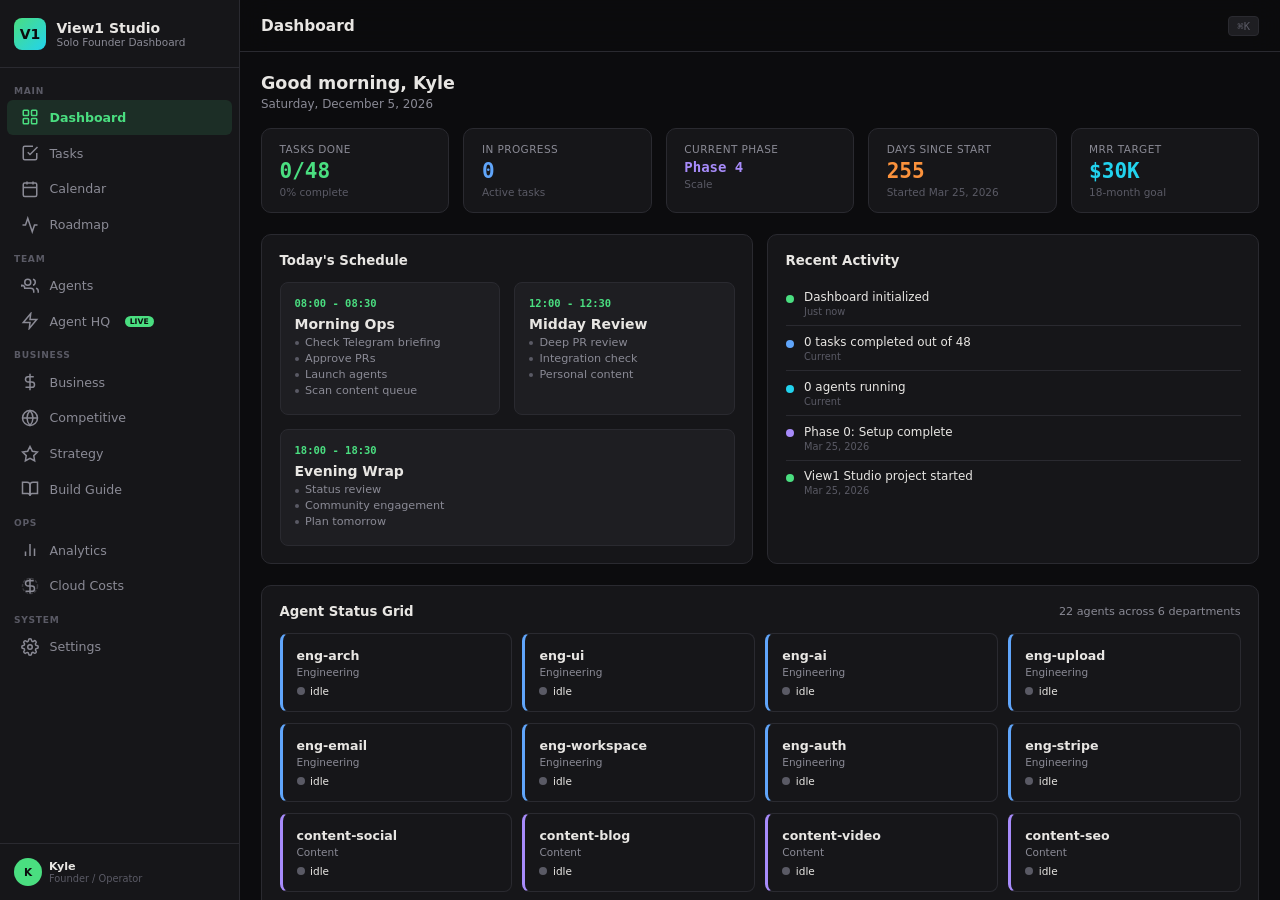
==== commit 6e63a1bf: "merge: resolve conflict with main, keep rebuilt dashboard Co-Authored-By: Claude Opus 4.6 (1M contex" ====
--- a/public-dashboard/index.html
+++ b/public-dashboard/index.html
@@ -1,2805 +1,3276 @@
 <!DOCTYPE html>
-<html lang="en" data-theme="dark">
+<html lang="en">
 <head>
 <meta charset="UTF-8">
 <meta name="viewport" content="width=device-width, initial-scale=1.0">
-<title>View1 Studio — Agent Command Center</title>
-<link rel="preconnect" href="https://fonts.googleapis.com">
-<link rel="preconnect" href="https://fonts.gstatic.com" crossorigin>
-<link href="https://fonts.googleapis.com/css2?family=Inter:wght@400;500;600;700&display=swap" rel="stylesheet">
-
-<!-- ═══════════════════════════════════════════════════════════════════
-     STYLES
-     ═══════════════════════════════════════════════════════════════════ -->
+<title>View1 Studio — Dashboard</title>
 <style>
-/* ── CSS Variables ────────────────────────────────────────────────── */
+*, *::before, *::after { margin: 0; padding: 0; box-sizing: border-box; }
+
 :root {
-  --bg: #09090B;
-  --surface-1: #18181B;
-  --surface-2: #27272A;
-  --surface-3: #3F3F46;
-  --border: #27272A;
-  --border-subtle: #1e1e22;
-  --accent: #8B5CF6;
-  --accent-dim: rgba(139,92,246,0.15);
-  --text-primary: #FAFAFA;
-  --text-secondary: #A1A1AA;
-  --text-muted: #71717A;
-  --running: #22C55E;
-  --completed: #3B82F6;
-  --failed: #EF4444;
-  --idle: #71717A;
-  --p0: #EF4444;
-  --p1: #F97316;
-  --p2: #3B82F6;
-  --p3: #71717A;
-  --radius: 8px;
-  --sidebar-w: 220px;
-  --font: 'Inter', -apple-system, BlinkMacSystemFont, sans-serif;
-}
-
-[data-theme="light"] {
-  --bg: #FAFAFA;
-  --surface-1: #FFFFFF;
-  --surface-2: #F4F4F5;
-  --surface-3: #E4E4E7;
-  --border: #E4E4E7;
-  --border-subtle: #F0F0F2;
-  --text-primary: #09090B;
-  --text-secondary: #52525B;
-  --text-muted: #A1A1AA;
-}
-
-/* ── Reset & Base ─────────────────────────────────────────────────── */
-*, *::before, *::after { box-sizing: border-box; margin: 0; padding: 0; }
+  --bg: #0C0C0E;
+  --surface: #161619;
+  --surface-2: #1E1E22;
+  --surface-3: #26262B;
+  --border: #2A2A30;
+  --border-hover: #3A3A42;
+  --text: #E8E6E3;
+  --text-dim: #8A8A95;
+  --text-muted: #5A5A65;
+  --accent: #4ADE80;
+  --accent-dim: #22C55E;
+  --accent-glow: rgba(74, 222, 128, 0.12);
+  --blue: #60A5FA;
+  --purple: #A78BFA;
+  --warning: #FB923C;
+  --danger: #F87171;
+  --cyan: #22D3EE;
+  --pink: #F472B6;
+  --sidebar-w: 240px;
+  --cat-infra: #60A5FA;
+  --cat-auth: #A78BFA;
+  --cat-ai: #4ADE80;
+  --cat-ui: #22D3EE;
+  --cat-payments: #FB923C;
+  --cat-gallery: #F472B6;
+  --cat-email: #F87171;
+  --cat-polish: #8A8A95;
+}
+
 html { font-size: 14px; }
 body {
-  font-family: var(--font);
+  font-family: system-ui, -apple-system, 'Segoe UI', sans-serif;
   background: var(--bg);
-  color: var(--text-primary);
-  line-height: 1.5;
+  color: var(--text);
+  min-height: 100vh;
+  display: flex;
   overflow: hidden;
-  height: 100vh;
-}
-a { color: var(--accent); text-decoration: none; }
-button { font-family: var(--font); cursor: pointer; border: none; outline: none; }
-input, select, textarea {
-  font-family: var(--font);
-  background: var(--surface-2);
-  color: var(--text-primary);
-  border: 1px solid var(--border);
-  border-radius: var(--radius);
-  padding: 6px 10px;
-  font-size: 13px;
-  outline: none;
-  transition: border-color 150ms;
-}
-input:focus, select:focus, textarea:focus { border-color: var(--accent); }
+}
+body.light {
+  --bg: #F5F5F7;
+  --surface: #FFFFFF;
+  --surface-2: #F0F0F2;
+  --surface-3: #E8E8EC;
+  --border: #D1D1D6;
+  --border-hover: #B0B0B8;
+  --text: #1A1A1E;
+  --text-dim: #6B6B78;
+  --text-muted: #9A9AA8;
+}
+
+/* Scrollbars */
 ::-webkit-scrollbar { width: 6px; height: 6px; }
 ::-webkit-scrollbar-track { background: transparent; }
-::-webkit-scrollbar-thumb { background: var(--surface-3); border-radius: 3px; }
-
-/* ── Layout ───────────────────────────────────────────────────────── */
-.app { display: flex; height: 100vh; }
-
-/* ── Sidebar ──────────────────────────────────────────────────────── */
+::-webkit-scrollbar-thumb { background: var(--border-hover); border-radius: 3px; }
+::-webkit-scrollbar-thumb:hover { background: var(--text-muted); }
+
+/* Sidebar */
 .sidebar {
   width: var(--sidebar-w);
-  background: var(--surface-1);
+  min-width: var(--sidebar-w);
+  height: 100vh;
+  background: var(--surface);
   border-right: 1px solid var(--border);
   display: flex;
   flex-direction: column;
-  transition: width 150ms;
-  flex-shrink: 0;
-  overflow: hidden;
-}
-.sidebar.collapsed { width: 52px; }
-.sidebar-header {
-  padding: 16px;
+  transition: transform 0.3s ease, min-width 0.3s ease, width 0.3s ease;
+  z-index: 200;
+  overflow-y: auto;
+}
+.sidebar.collapsed {
+  transform: translateX(calc(-1 * var(--sidebar-w)));
+  min-width: 0;
+  width: 0;
+}
+.sidebar-brand {
+  padding: 1.25rem 1rem;
+  border-bottom: 1px solid var(--border);
   display: flex;
   align-items: center;
-  gap: 10px;
+  gap: 0.75rem;
+}
+.sidebar-brand .logo {
+  width: 32px; height: 32px;
+  background: linear-gradient(135deg, var(--accent), var(--cyan));
+  border-radius: 8px;
+  display: flex; align-items: center; justify-content: center;
+  font-weight: 800; font-size: 14px; color: #0C0C0E;
+}
+.sidebar-brand span { font-weight: 700; font-size: 1rem; }
+.sidebar-brand small { color: var(--text-dim); font-size: 0.75rem; font-weight: 400; display: block; }
+
+.sidebar-nav { padding: 0.5rem 0; flex: 1; }
+.nav-section { padding: 0.75rem 1rem 0.25rem; font-size: 0.65rem; text-transform: uppercase; letter-spacing: 0.08em; color: var(--text-muted); font-weight: 600; }
+.nav-item {
+  display: flex; align-items: center; gap: 0.75rem;
+  padding: 0.6rem 1rem; margin: 1px 0.5rem; border-radius: 6px;
+  cursor: pointer; transition: all 0.15s; color: var(--text-dim); font-size: 0.9rem;
+  white-space: nowrap;
+}
+.nav-item:hover { background: var(--surface-2); color: var(--text); }
+.nav-item.active { background: var(--accent-glow); color: var(--accent); font-weight: 600; }
+.nav-item svg { width: 18px; height: 18px; flex-shrink: 0; }
+
+.sidebar-footer {
+  padding: 1rem;
+  border-top: 1px solid var(--border);
+  font-size: 0.75rem;
+  color: var(--text-muted);
+}
+
+/* Main */
+.main {
+  flex: 1;
+  height: 100vh;
+  overflow-y: auto;
+  display: flex;
+  flex-direction: column;
+}
+.topbar {
+  position: sticky; top: 0; z-index: 100;
+  background: rgba(12, 12, 14, 0.85);
+  backdrop-filter: blur(16px);
   border-bottom: 1px solid var(--border);
-  min-height: 53px;
-}
-.sidebar-header .logo {
-  width: 20px; height: 20px;
-  background: var(--accent);
+  padding: 0.75rem 1.5rem;
+  display: flex; align-items: center; justify-content: space-between;
+  min-height: 52px;
+}
+body.light .topbar { background: rgba(245, 245, 247, 0.85); }
+.topbar-left { display: flex; align-items: center; gap: 0.75rem; }
+.topbar-title { font-weight: 700; font-size: 1.1rem; }
+.topbar-right { display: flex; align-items: center; gap: 0.75rem; }
+.menu-toggle {
+  display: none; background: none; border: 1px solid var(--border); color: var(--text);
+  border-radius: 6px; padding: 6px 8px; cursor: pointer; font-size: 1.1rem;
+}
+.cmd-hint {
+  font-size: 0.75rem; color: var(--text-muted); background: var(--surface-2);
+  padding: 3px 8px; border-radius: 4px; border: 1px solid var(--border);
+  font-family: monospace; cursor: pointer;
+}
+
+.content { flex: 1; padding: 1.5rem; overflow-y: auto; }
+
+/* Page sections */
+.page { display: none; }
+.page.active { display: block; }
+
+/* Cards */
+.card {
+  background: var(--surface);
+  border: 1px solid var(--border);
+  border-radius: 10px;
+  padding: 1.25rem;
+  transition: border-color 0.2s;
+}
+.card:hover { border-color: var(--border-hover); }
+.guide-expand { display: none; }
+
+/* Agent HQ - gamified view */
+.hq-grid { display: grid; grid-template-columns: 1fr 340px; gap: 1rem; }
+@media (max-width: 1024px) { .hq-grid { grid-template-columns: 1fr; } }
+
+.hq-department { margin-bottom: 1.25rem; }
+.hq-dept-header { display: flex; align-items: center; gap: 0.75rem; margin-bottom: 0.6rem; padding-bottom: 0.5rem; border-bottom: 1px solid var(--border); }
+.hq-dept-name { font-weight: 700; font-size: 0.95rem; }
+.hq-dept-power { flex: 1; height: 6px; background: var(--surface-3); border-radius: 3px; overflow: hidden; margin-left: 0.5rem; }
+.hq-dept-power-fill { height: 100%; border-radius: 3px; transition: width 0.6s ease; }
+.hq-dept-stat { font-size: 0.7rem; color: var(--text-muted); font-family: monospace; }
+
+.hq-agents { display: grid; grid-template-columns: repeat(auto-fill, minmax(160px, 1fr)); gap: 0.5rem; }
+.hq-agent {
+  background: var(--surface); border: 1px solid var(--border); border-radius: 10px;
+  padding: 0.75rem; cursor: pointer; transition: all 0.25s; position: relative; overflow: hidden;
+}
+.hq-agent:hover { border-color: var(--border-hover); transform: translateY(-2px); box-shadow: 0 6px 20px rgba(0,0,0,0.3); }
+.hq-agent.status-idle { border-color: var(--border); }
+.hq-agent.status-running { border-color: var(--accent); }
+.hq-agent.status-running::after {
+  content: ''; position: absolute; top: 0; left: 0; right: 0; height: 2px;
+  background: linear-gradient(90deg, transparent, var(--accent), transparent);
+  animation: hqScan 2s linear infinite;
+}
+@keyframes hqScan { 0% { transform: translateX(-100%); } 100% { transform: translateX(100%); } }
+.hq-agent.status-completed { border-color: rgba(74,222,128,0.3); }
+.hq-agent.status-failed { border-color: rgba(248,113,113,0.3); }
+
+.hq-avatar {
+  width: 36px; height: 36px; border-radius: 50%; display: flex; align-items: center; justify-content: center;
+  font-size: 1.1rem; margin-bottom: 0.4rem; position: relative;
+}
+.hq-avatar .pulse {
+  position: absolute; inset: -3px; border-radius: 50%; border: 2px solid var(--accent);
+  animation: hqPulse 1.5s ease-out infinite; opacity: 0;
+}
+.hq-agent.status-running .pulse { opacity: 1; }
+@keyframes hqPulse { 0% { transform: scale(1); opacity: 0.6; } 100% { transform: scale(1.5); opacity: 0; } }
+
+.hq-name { font-weight: 600; font-size: 0.8rem; margin-bottom: 0.15rem; }
+.hq-task { font-size: 0.68rem; color: var(--text-muted); line-height: 1.3; display: -webkit-box; -webkit-line-clamp: 2; -webkit-box-orient: vertical; overflow: hidden; min-height: 1.8em; }
+.hq-xp { display: flex; align-items: center; gap: 0.35rem; margin-top: 0.4rem; }
+.hq-xp-bar { flex: 1; height: 4px; background: var(--surface-3); border-radius: 2px; overflow: hidden; }
+.hq-xp-fill { height: 100%; background: var(--accent); border-radius: 2px; transition: width 0.4s; }
+.hq-level { font-size: 0.6rem; font-weight: 700; color: var(--accent); font-family: monospace; }
+.hq-status-badge {
+  position: absolute; top: 0.5rem; right: 0.5rem; width: 8px; height: 8px; border-radius: 50%;
+}
+.hq-status-badge.idle { background: var(--text-muted); }
+.hq-status-badge.running { background: var(--accent); box-shadow: 0 0 8px var(--accent); }
+.hq-status-badge.completed { background: var(--accent); }
+.hq-status-badge.failed { background: var(--danger); box-shadow: 0 0 8px var(--danger); }
+
+.hq-feed { background: var(--surface); border: 1px solid var(--border); border-radius: 10px; padding: 1rem; max-height: 80vh; overflow-y: auto; }
+.hq-feed-title { font-weight: 700; font-size: 0.85rem; margin-bottom: 0.75rem; display: flex; align-items: center; gap: 0.5rem; }
+.hq-feed-title .live-dot { width: 6px; height: 6px; border-radius: 50%; background: var(--danger); animation: liveBlink 1s infinite; }
+@keyframes liveBlink { 0%,100% { opacity: 1; } 50% { opacity: 0.3; } }
+.hq-feed-item {
+  padding: 0.5rem 0; border-bottom: 1px solid var(--border); font-size: 0.78rem;
+  display: flex; gap: 0.5rem; align-items: flex-start; animation: feedIn 0.3s ease;
+}
+@keyframes feedIn { from { opacity: 0; transform: translateY(-8px); } to { opacity: 1; transform: translateY(0); } }
+.hq-feed-item:last-child { border-bottom: none; }
+.hq-feed-emoji { font-size: 1rem; flex-shrink: 0; width: 24px; text-align: center; }
+.hq-feed-text { flex: 1; color: var(--text-dim); line-height: 1.4; }
+.hq-feed-time { font-size: 0.65rem; color: var(--text-muted); font-family: monospace; flex-shrink: 0; }
+
+/* Analytics + Cloud Costs */
+.analytics-chart { background: var(--surface); border: 1px solid var(--border); border-radius: 10px; padding: 1rem; margin-bottom: 1rem; }
+.analytics-chart-title { font-weight: 700; font-size: 0.85rem; margin-bottom: 0.75rem; display: flex; align-items: center; justify-content: space-between; }
+.analytics-bar-row { display: flex; align-items: center; gap: 0.5rem; margin-bottom: 0.4rem; }
+.analytics-bar-label { font-size: 0.75rem; color: var(--text-dim); width: 100px; flex-shrink: 0; text-align: right; }
+.analytics-bar-track { flex: 1; height: 20px; background: var(--surface-3); border-radius: 4px; overflow: hidden; position: relative; }
+.analytics-bar-fill { height: 100%; border-radius: 4px; transition: width 0.6s ease; display: flex; align-items: center; justify-content: flex-end; padding-right: 6px; }
+.analytics-bar-val { font-size: 0.65rem; font-weight: 700; font-family: monospace; color: rgba(255,255,255,0.9); }
+.analytics-bar-ext { font-size: 0.7rem; color: var(--text-muted); font-family: monospace; width: 60px; text-align: right; flex-shrink: 0; }
+
+.cost-card {
+  background: var(--surface); border: 1px solid var(--border); border-radius: 10px;
+  padding: 1.25rem; display: flex; flex-direction: column; gap: 0.75rem;
+}
+.cost-header { display: flex; align-items: center; justify-content: space-between; }
+.cost-name { font-weight: 700; font-size: 0.95rem; display: flex; align-items: center; gap: 0.5rem; }
+.cost-name .cost-icon { font-size: 1.2rem; }
+.cost-status { font-size: 0.7rem; padding: 0.2rem 0.6rem; border-radius: 10px; font-weight: 600; }
+.cost-status.ok { background: rgba(74,222,128,0.15); color: var(--accent); }
+.cost-status.warn { background: rgba(251,146,60,0.15); color: var(--warning); }
+.cost-status.danger { background: rgba(248,113,113,0.15); color: var(--danger); }
+.cost-meter { height: 8px; background: var(--surface-3); border-radius: 4px; overflow: hidden; }
+.cost-meter-fill { height: 100%; border-radius: 4px; transition: width 0.6s ease; }
+.cost-details { display: grid; grid-template-columns: 1fr 1fr; gap: 0.5rem; }
+.cost-detail { font-size: 0.78rem; }
+.cost-detail label { display: block; font-size: 0.6rem; font-weight: 600; text-transform: uppercase; letter-spacing: 0.06em; color: var(--text-muted); margin-bottom: 0.15rem; }
+.cost-detail span { color: var(--text); font-family: monospace; }
+.cost-alert {
+  background: var(--surface-2); border: 1px solid var(--border); border-radius: 8px;
+  padding: 0.75rem 1rem; display: flex; align-items: flex-start; gap: 0.6rem; font-size: 0.8rem;
+}
+.cost-alert.alert-warn { border-left: 3px solid var(--warning); }
+.cost-alert.alert-ok { border-left: 3px solid var(--accent); }
+.cost-alert.alert-info { border-left: 3px solid var(--blue); }
+.cost-alert-emoji { font-size: 1.1rem; flex-shrink: 0; }
+.cost-alert-text { color: var(--text-dim); line-height: 1.4; }
+.cost-alert-text strong { color: var(--text); }
+
+.cost-grid { display: grid; grid-template-columns: repeat(auto-fit, minmax(340px, 1fr)); gap: 1rem; margin-bottom: 1.25rem; }
+.cost-alerts { display: flex; flex-direction: column; gap: 0.5rem; margin-bottom: 1.25rem; }
+
+.deploy-log { background: var(--surface); border: 1px solid var(--border); border-radius: 10px; padding: 1rem; }
+.deploy-row { display: flex; align-items: center; gap: 0.75rem; padding: 0.5rem 0; border-bottom: 1px solid var(--border); font-size: 0.8rem; }
+.deploy-row:last-child { border-bottom: none; }
+.deploy-status { width: 8px; height: 8px; border-radius: 50%; flex-shrink: 0; }
+.deploy-status.success { background: var(--accent); }
+.deploy-status.building { background: var(--warning); animation: liveBlink 1s infinite; }
+.deploy-status.error { background: var(--danger); }
+.deploy-url { font-family: monospace; font-size: 0.72rem; color: var(--text-muted); }
+.deploy-time { font-family: monospace; font-size: 0.7rem; color: var(--text-muted); margin-left: auto; flex-shrink: 0; }
+
+.spend-total { font-family: monospace; font-size: 2rem; font-weight: 800; color: var(--accent); }
+.spend-label { font-size: 0.7rem; color: var(--text-muted); text-transform: uppercase; letter-spacing: 0.08em; }
+
+.hq-scoreboard { display: grid; grid-template-columns: repeat(4, 1fr); gap: 0.75rem; margin-bottom: 1.25rem; }
+.hq-score-card {
+  background: var(--surface); border: 1px solid var(--border); border-radius: 10px;
+  padding: 0.85rem; text-align: center;
+}
+.hq-score-num { font-family: monospace; font-size: 1.6rem; font-weight: 800; line-height: 1; }
+.hq-score-label { font-size: 0.65rem; color: var(--text-muted); text-transform: uppercase; letter-spacing: 0.08em; margin-top: 0.25rem; }
+@media (max-width: 600px) { .hq-scoreboard { grid-template-columns: repeat(2, 1fr); } }
+.guide-expand.open { display: block; }
+.card-header {
+  display: flex; align-items: center; justify-content: space-between;
+  margin-bottom: 1rem;
+}
+.card-title { font-weight: 700; font-size: 0.95rem; }
+.card-subtitle { font-size: 0.8rem; color: var(--text-dim); }
+
+/* Stats grid */
+.stats-grid { display: grid; grid-template-columns: repeat(auto-fit, minmax(180px, 1fr)); gap: 1rem; margin-bottom: 1.5rem; }
+.stat-card {
+  background: var(--surface);
+  border: 1px solid var(--border);
+  border-radius: 10px;
+  padding: 1rem 1.25rem;
+}
+.stat-label { font-size: 0.75rem; color: var(--text-dim); text-transform: uppercase; letter-spacing: 0.04em; margin-bottom: 0.25rem; }
+.stat-value { font-size: 1.5rem; font-weight: 800; font-family: monospace; }
+.stat-sub { font-size: 0.75rem; color: var(--text-muted); margin-top: 0.25rem; }
+
+/* Grid layouts */
+.grid-2 { display: grid; grid-template-columns: 1fr 1fr; gap: 1rem; }
+.grid-3 { display: grid; grid-template-columns: repeat(3, 1fr); gap: 1rem; }
+.grid-4 { display: grid; grid-template-columns: repeat(4, 1fr); gap: 1rem; }
+
+/* Badges */
+.badge {
+  display: inline-block;
+  padding: 2px 8px;
   border-radius: 4px;
-  flex-shrink: 0;
-}
-.sidebar-header .title {
+  font-size: 0.7rem;
   font-weight: 600;
-  font-size: 14px;
-  white-space: nowrap;
-  overflow: hidden;
-}
-.sidebar.collapsed .title,
-.sidebar.collapsed .nav-label,
-.sidebar.collapsed .sidebar-footer-text { display: none; }
-.sidebar.collapsed .nav-item span { display: none; }
-.sidebar.collapsed .nav-item { justify-content: center; padding-left: 0; padding-right: 0; }
-
-.sidebar-toggle {
-  position: absolute;
-  top: 16px;
-  left: calc(var(--sidebar-w) - 12px);
-  width: 24px; height: 24px;
+  text-transform: uppercase;
+  letter-spacing: 0.03em;
+}
+.badge-green { background: rgba(74, 222, 128, 0.15); color: var(--accent); }
+.badge-blue { background: rgba(96, 165, 250, 0.15); color: var(--blue); }
+.badge-purple { background: rgba(167, 139, 250, 0.15); color: var(--purple); }
+.badge-orange { background: rgba(251, 146, 60, 0.15); color: var(--warning); }
+.badge-red { background: rgba(248, 113, 113, 0.15); color: var(--danger); }
+.badge-cyan { background: rgba(34, 211, 238, 0.15); color: var(--cyan); }
+.badge-pink { background: rgba(244, 114, 182, 0.15); color: var(--pink); }
+.badge-gray { background: rgba(138, 138, 149, 0.15); color: var(--text-dim); }
+
+/* Buttons */
+.btn {
+  display: inline-flex; align-items: center; gap: 0.5rem;
+  padding: 0.5rem 1rem; border-radius: 6px; font-size: 0.85rem;
+  font-weight: 600; cursor: pointer; border: 1px solid var(--border);
+  background: var(--surface-2); color: var(--text); transition: all 0.15s;
+}
+.btn:hover { border-color: var(--border-hover); background: var(--surface-3); }
+.btn-accent { background: var(--accent); color: #0C0C0E; border-color: var(--accent); }
+.btn-accent:hover { background: var(--accent-dim); }
+.btn-sm { padding: 0.3rem 0.6rem; font-size: 0.75rem; }
+.btn-danger { background: rgba(248,113,113,0.15); color: var(--danger); border-color: rgba(248,113,113,0.3); }
+
+/* Inputs */
+.input, select, textarea {
   background: var(--surface-2);
   border: 1px solid var(--border);
-  border-radius: 50%;
-  display: flex; align-items: center; justify-content: center;
-  color: var(--text-muted);
-  font-size: 12px;
-  z-index: 10;
-  transition: left 150ms;
-}
-.sidebar.collapsed ~ .sidebar-toggle { left: 40px; }
-
-.nav { flex: 1; overflow-y: auto; padding: 8px 0; }
-.nav-label {
-  padding: 16px 16px 4px;
-  font-size: 11px;
-  font-weight: 600;
-  text-transform: uppercase;
-  letter-spacing: 0.05em;
-  color: var(--text-muted);
-}
-.nav-item {
-  display: flex;
-  align-items: center;
-  gap: 10px;
-  padding: 7px 16px;
-  color: var(--text-secondary);
-  font-size: 13px;
-  font-weight: 500;
-  cursor: pointer;
-  transition: background 150ms, color 150ms;
-  border-left: 2px solid transparent;
-  position: relative;
-  white-space: nowrap;
-}
-.nav-item:hover { background: var(--surface-2); color: var(--text-primary); }
-.nav-item.active {
-  border-left-color: var(--accent);
-  color: var(--text-primary);
-  background: var(--accent-dim);
-}
-.nav-item svg { width: 16px; height: 16px; flex-shrink: 0; opacity: 0.7; }
-.nav-item.active svg { opacity: 1; }
-
-.sidebar-footer {
-  padding: 12px 16px;
-  border-top: 1px solid var(--border);
-  font-size: 11px;
-  color: var(--text-muted);
-}
-
-/* ── Main Content ─────────────────────────────────────────────────── */
-.main {
-  flex: 1;
-  display: flex;
-  flex-direction: column;
-  overflow: hidden;
-  min-width: 0;
-}
-.topbar {
-  display: flex;
-  align-items: center;
-  justify-content: space-between;
-  padding: 12px 24px;
+  color: var(--text);
+  padding: 0.5rem 0.75rem;
+  border-radius: 6px;
+  font-size: 0.85rem;
+  font-family: inherit;
+  outline: none;
+  transition: border-color 0.15s;
+  width: 100%;
+}
+.input:focus, select:focus, textarea:focus { border-color: var(--accent); }
+select option { background: var(--surface); }
+
+/* Kanban */
+.kanban { display: flex; gap: 1rem; overflow-x: auto; padding-bottom: 1rem; min-height: 400px; }
+.kanban-col {
+  min-width: 280px; width: 280px; flex-shrink: 0;
+  background: var(--surface);
+  border: 1px solid var(--border);
+  border-radius: 10px;
+  display: flex; flex-direction: column;
+  max-height: calc(100vh - 200px);
+}
+.kanban-col-header {
+  padding: 0.75rem 1rem;
   border-bottom: 1px solid var(--border);
-  background: var(--surface-1);
-  min-height: 49px;
-}
-.topbar-title { font-size: 15px; font-weight: 600; }
-.topbar-right { display: flex; align-items: center; gap: 12px; }
-.topbar-badge {
-  font-size: 11px;
-  padding: 2px 8px;
-  border-radius: 12px;
-  background: var(--accent-dim);
-  color: var(--accent);
-  font-weight: 500;
-}
-.sync-dot {
-  width: 8px; height: 8px;
-  border-radius: 50%;
-  background: var(--running);
-  animation: pulse 2s infinite;
-}
-@keyframes pulse {
-  0%, 100% { opacity: 1; }
-  50% { opacity: 0.4; }
-}
-
-.content {
-  flex: 1;
-  overflow-y: auto;
-  padding: 24px;
-}
-
-/* ── Page container ───────────────────────────────────────────────── */
-.page { display: none; }
-.page.active { display: block; }
-
-/* ── Cards ────────────────────────────────────────────────────────── */
-.card {
-  background: var(--surface-1);
-  border: 1px solid var(--border);
-  border-radius: var(--radius);
-  padding: 16px;
-  transition: border-color 150ms;
-}
-.card:hover { border-color: var(--surface-3); }
-.card-header {
-  display: flex;
-  align-items: center;
-  justify-content: space-between;
-  margin-bottom: 12px;
-}
-.card-title {
-  font-size: 13px;
-  font-weight: 600;
-  color: var(--text-secondary);
-}
-
-/* ── Stats Row ────────────────────────────────────────────────────── */
-.stats-row {
-  display: grid;
-  grid-template-columns: repeat(auto-fit, minmax(180px, 1fr));
-  gap: 12px;
-  margin-bottom: 20px;
-}
-.stat-card {
-  background: var(--surface-1);
-  border: 1px solid var(--border);
-  border-radius: var(--radius);
-  padding: 16px;
-}
-.stat-label { font-size: 12px; color: var(--text-muted); margin-bottom: 4px; font-weight: 500; }
-.stat-value { font-size: 28px; font-weight: 700; line-height: 1.2; }
-
-/* ── Buttons ──────────────────────────────────────────────────────── */
-.btn {
-  display: inline-flex;
-  align-items: center;
-  gap: 6px;
-  padding: 6px 12px;
-  border-radius: var(--radius);
-  font-size: 13px;
-  font-weight: 500;
-  transition: background 150ms, opacity 150ms;
-}
-.btn-primary { background: var(--accent); color: #fff; }
-.btn-primary:hover { opacity: 0.9; }
-.btn-secondary { background: var(--surface-2); color: var(--text-primary); border: 1px solid var(--border); }
-.btn-secondary:hover { background: var(--surface-3); }
-.btn-sm { padding: 4px 8px; font-size: 12px; }
-.btn-ghost { background: transparent; color: var(--text-secondary); }
-.btn-ghost:hover { background: var(--surface-2); color: var(--text-primary); }
-.btn-danger { background: #7F1D1D; color: #FCA5A5; }
-.btn-danger:hover { background: #991B1B; }
-
-/* ── Badges ───────────────────────────────────────────────────────── */
-.badge {
-  display: inline-flex;
-  align-items: center;
-  padding: 2px 8px;
-  border-radius: 12px;
-  font-size: 11px;
-  font-weight: 600;
-  line-height: 1.4;
-}
-.badge-p0 { background: rgba(239,68,68,0.15); color: #FCA5A5; }
-.badge-p1 { background: rgba(249,115,22,0.15); color: #FDBA74; }
-.badge-p2 { background: rgba(59,130,246,0.15); color: #93C5FD; }
-.badge-p3 { background: rgba(113,113,122,0.15); color: #A1A1AA; }
-.badge-running { background: rgba(34,197,94,0.15); color: #86EFAC; }
-.badge-completed { background: rgba(59,130,246,0.15); color: #93C5FD; }
-.badge-failed { background: rgba(239,68,68,0.15); color: #FCA5A5; }
-.badge-idle { background: rgba(113,113,122,0.15); color: #A1A1AA; }
-
-/* ── Status Dot ───────────────────────────────────────────────────── */
-.status-dot {
-  width: 8px; height: 8px;
-  border-radius: 50%;
-  display: inline-block;
-  flex-shrink: 0;
-}
-.status-dot.running { background: var(--running); animation: pulse 2s infinite; }
-.status-dot.completed { background: var(--completed); }
-.status-dot.failed { background: var(--failed); }
-.status-dot.idle { background: var(--idle); }
-
-/* ── Grid Layouts ─────────────────────────────────────────────────── */
-.grid-2 { display: grid; grid-template-columns: 1fr 1fr; gap: 16px; }
-.grid-3 { display: grid; grid-template-columns: repeat(3, 1fr); gap: 16px; }
-.grid-4 { display: grid; grid-template-columns: repeat(4, 1fr); gap: 12px; }
-@media (max-width: 1200px) { .grid-3 { grid-template-columns: 1fr 1fr; } }
-@media (max-width: 900px) { .grid-2, .grid-3, .grid-4 { grid-template-columns: 1fr; } }
-
-/* ── Agent Card ───────────────────────────────────────────────────── */
-.agent-card {
-  background: var(--surface-1);
-  border: 1px solid var(--border);
-  border-radius: var(--radius);
-  padding: 14px;
-  display: flex;
-  align-items: flex-start;
-  gap: 10px;
-  cursor: pointer;
-  transition: border-color 150ms;
-}
-.agent-card:hover { border-color: var(--accent); }
-.agent-card .agent-name { font-weight: 600; font-size: 13px; }
-.agent-card .agent-dept { font-size: 11px; color: var(--text-muted); }
-.agent-card .agent-task { font-size: 12px; color: var(--text-secondary); margin-top: 4px; }
-
-/* ── Tabs ─────────────────────────────────────────────────────────── */
-.tabs {
-  display: flex;
-  gap: 2px;
-  background: var(--surface-2);
-  border-radius: var(--radius);
-  padding: 2px;
-  width: fit-content;
-}
-.tab-btn {
-  padding: 6px 14px;
-  border-radius: 6px;
-  font-size: 13px;
-  font-weight: 500;
-  color: var(--text-secondary);
-  background: transparent;
-  transition: all 150ms;
-}
-.tab-btn:hover { color: var(--text-primary); }
-.tab-btn.active { background: var(--surface-1); color: var(--text-primary); box-shadow: 0 1px 2px rgba(0,0,0,0.2); }
-
-/* ── Filter Bar ───────────────────────────────────────────────────── */
-.filter-bar {
-  display: flex;
-  align-items: center;
-  gap: 8px;
-  margin: 12px 0;
-  flex-wrap: wrap;
-}
-.filter-bar input, .filter-bar select {
-  padding: 6px 10px;
-  font-size: 12px;
-  min-width: 120px;
-}
-.filter-bar input[type="text"] { min-width: 200px; }
-
-/* ── Kanban ────────────────────────────────────────────────────────── */
-.kanban {
-  display: flex;
-  gap: 12px;
-  overflow-x: auto;
-  padding-bottom: 12px;
-  min-height: 400px;
-}
-.kanban-col {
-  min-width: 260px;
-  width: 260px;
-  flex-shrink: 0;
-  display: flex;
-  flex-direction: column;
-}
-.kanban-col-header {
-  display: flex;
-  align-items: center;
-  justify-content: space-between;
-  padding: 8px 10px;
-  font-size: 12px;
-  font-weight: 600;
-  color: var(--text-secondary);
-  text-transform: uppercase;
-  letter-spacing: 0.03em;
-  border-bottom: 2px solid var(--border);
-  margin-bottom: 8px;
+  display: flex; align-items: center; justify-content: space-between;
+  font-weight: 700; font-size: 0.85rem;
 }
 .kanban-col-header .count {
   background: var(--surface-3);
-  padding: 1px 7px;
-  border-radius: 10px;
-  font-size: 11px;
-  font-weight: 500;
-}
-.kanban-cards {
-  flex: 1;
-  display: flex;
-  flex-direction: column;
-  gap: 6px;
-  min-height: 60px;
-  padding: 4px;
-  border-radius: var(--radius);
-  transition: background 150ms;
-}
-.kanban-cards.drag-over { background: var(--accent-dim); }
-.kanban-card {
-  background: var(--surface-1);
+  padding: 1px 8px; border-radius: 10px;
+  font-size: 0.75rem; color: var(--text-dim);
+}
+.kanban-col-body { padding: 0.5rem; flex: 1; overflow-y: auto; min-height: 100px; }
+.kanban-col-body.drag-over { background: var(--surface-2); }
+
+.task-card {
+  background: var(--surface-2);
   border: 1px solid var(--border);
-  border-radius: var(--radius);
-  padding: 10px;
+  border-radius: 8px;
+  padding: 0.75rem;
+  margin-bottom: 0.5rem;
   cursor: grab;
-  transition: border-color 150ms, transform 150ms;
-  font-size: 13px;
-}
-.kanban-card:hover { border-color: var(--surface-3); }
-.kanban-card.dragging { opacity: 0.5; transform: rotate(2deg); }
-.kanban-card .kc-title { font-weight: 500; margin-bottom: 6px; }
-.kanban-card .kc-meta { display: flex; align-items: center; gap: 6px; flex-wrap: wrap; }
-.kanban-card .kc-assignee {
-  width: 22px; height: 22px;
-  border-radius: 50%;
-  background: var(--accent);
-  display: flex; align-items: center; justify-content: center;
-  font-size: 10px; font-weight: 700; color: #fff;
-}
-.kanban-card .kc-labels { display: flex; gap: 3px; }
-.kanban-card .kc-label-dot {
-  width: 6px; height: 6px;
-  border-radius: 50%;
-  background: var(--accent);
-}
-.kanban-card .blocked-icon { color: var(--failed); font-size: 12px; }
-.kanban-add {
-  margin-top: 4px;
-  padding: 6px 10px;
-  font-size: 12px;
-  color: var(--text-muted);
+  transition: all 0.15s;
+  border-left: 3px solid var(--border);
+}
+.task-card:hover { border-color: var(--border-hover); }
+.task-card.dragging { opacity: 0.4; }
+.task-card-title { font-weight: 600; font-size: 0.85rem; margin-bottom: 0.35rem; }
+.task-card-desc { font-size: 0.75rem; color: var(--text-muted); margin-bottom: 0.4rem; line-height: 1.4; display: -webkit-box; -webkit-line-clamp: 2; -webkit-box-orient: vertical; overflow: hidden; }
+.task-card-meta { display: flex; align-items: center; gap: 0.5rem; flex-wrap: wrap; }
+.task-card-meta span { font-size: 0.7rem; color: var(--text-dim); }
+
+/* Task detail panel */
+.task-detail-overlay { display: none; position: fixed; inset: 0; background: rgba(12,12,14,0.7); backdrop-filter: blur(4px); z-index: 500; justify-content: center; align-items: flex-start; padding-top: 5vh; }
+.task-detail-overlay.open { display: flex; }
+.task-detail {
+  background: var(--surface); border: 1px solid var(--border); border-radius: 12px;
+  width: 620px; max-width: 95vw; max-height: 85vh; overflow-y: auto; animation: modalIn 0.2s ease;
+}
+.task-detail-header {
+  padding: 1.25rem 1.5rem; border-bottom: 1px solid var(--border); display: flex; justify-content: space-between; align-items: flex-start;
+}
+.task-detail-header h2 { font-size: 1.1rem; font-weight: 700; line-height: 1.3; flex: 1; margin-right: 1rem; }
+.task-detail-actions { display: flex; gap: 0.5rem; flex-shrink: 0; }
+.task-detail-actions button {
+  font-size: 0.75rem; padding: 0.35rem 0.75rem; border-radius: 6px; border: 1px solid var(--border);
+  background: var(--surface-2); color: var(--text-dim); cursor: pointer; transition: all 0.15s;
+}
+.task-detail-actions button:hover { border-color: var(--border-hover); color: var(--text); }
+.task-detail-actions .btn-edit { border-color: var(--accent); color: var(--accent); }
+.task-detail-actions .btn-edit:hover { background: var(--accent-glow); }
+.task-detail-close { background: none; border: none; color: var(--text-muted); font-size: 1.3rem; cursor: pointer; padding: 0; line-height: 1; }
+.task-detail-close:hover { color: var(--text); }
+.task-detail-badges { display: flex; gap: 0.4rem; flex-wrap: wrap; margin-top: 0.5rem; }
+.task-detail-body { padding: 1.5rem; }
+.task-detail-section { margin-bottom: 1.25rem; }
+.task-detail-section h3 {
+  font-size: 0.7rem; font-weight: 700; text-transform: uppercase; letter-spacing: 0.08em;
+  color: var(--text-muted); margin-bottom: 0.5rem;
+}
+.task-detail-section p { font-size: 0.88rem; color: var(--text-dim); line-height: 1.65; }
+.task-detail-section ul { list-style: none; padding: 0; }
+.task-detail-section li { font-size: 0.85rem; color: var(--text-dim); padding: 0.25rem 0; padding-left: 1.2rem; position: relative; }
+.task-detail-section li::before { content: '→'; position: absolute; left: 0; color: var(--accent); font-weight: 700; }
+.task-detail-meta-grid { display: grid; grid-template-columns: 1fr 1fr; gap: 0.75rem; }
+.task-detail-meta-item label { display: block; font-size: 0.65rem; font-weight: 600; text-transform: uppercase; letter-spacing: 0.06em; color: var(--text-muted); margin-bottom: 0.2rem; }
+.task-detail-meta-item span { font-size: 0.85rem; color: var(--text); }
+
+/* Priority colors */
+.priority-p0 { border-left-color: var(--danger) !important; }
+.priority-p1 { border-left-color: var(--warning) !important; }
+.priority-p2 { border-left-color: var(--blue) !important; }
+.priority-p3 { border-left-color: var(--text-muted) !important; }
+
+/* Category colors on task cards */
+.cat-infrastructure { border-left-color: var(--cat-infra) !important; }
+.cat-auth { border-left-color: var(--cat-auth) !important; }
+.cat-ai { border-left-color: var(--cat-ai) !important; }
+.cat-ui { border-left-color: var(--cat-ui) !important; }
+.cat-payments { border-left-color: var(--cat-payments) !important; }
+.cat-gallery { border-left-color: var(--cat-gallery) !important; }
+.cat-email { border-left-color: var(--cat-email) !important; }
+.cat-polish { border-left-color: var(--cat-polish) !important; }
+
+/* Agent grid */
+.agent-grid { display: grid; grid-template-columns: repeat(auto-fill, minmax(220px, 1fr)); gap: 0.75rem; }
+.agent-card {
+  background: var(--surface);
+  border: 1px solid var(--border);
+  border-radius: 8px;
+  padding: 1rem;
   cursor: pointer;
-  border-radius: var(--radius);
-  transition: background 150ms;
-}
-.kanban-add:hover { background: var(--surface-2); color: var(--text-primary); }
-.kanban-add-form {
-  background: var(--surface-1);
-  border: 1px solid var(--border);
-  border-radius: var(--radius);
-  padding: 8px;
-  display: none;
-  flex-direction: column;
-  gap: 6px;
-}
-.kanban-add-form.show { display: flex; }
-
-/* ── Table ─────────────────────────────────────────────────────────── */
-.data-table {
-  width: 100%;
-  border-collapse: collapse;
-  font-size: 13px;
-}
-.data-table thead th {
-  text-align: left;
-  padding: 8px 10px;
-  font-weight: 600;
-  color: var(--text-muted);
-  font-size: 11px;
-  text-transform: uppercase;
-  letter-spacing: 0.03em;
-  border-bottom: 1px solid var(--border);
-  cursor: pointer;
-  user-select: none;
-  white-space: nowrap;
-}
-.data-table thead th:hover { color: var(--text-primary); }
-.data-table thead th .sort-arrow { font-size: 10px; margin-left: 4px; }
-.data-table tbody tr {
-  border-bottom: 1px solid var(--border-subtle);
-  cursor: pointer;
-  transition: background 150ms;
-}
-.data-table tbody tr:hover { background: var(--surface-2); }
-.data-table td { padding: 8px 10px; }
-
-/* ── Timeline ─────────────────────────────────────────────────────── */
-.timeline-container {
-  overflow-x: auto;
-  position: relative;
-  min-height: 300px;
-}
-.timeline-header {
-  display: flex;
-  border-bottom: 1px solid var(--border);
-  position: sticky;
-  top: 0;
-  background: var(--bg);
-  z-index: 2;
-}
-.timeline-day {
-  min-width: 40px;
-  text-align: center;
-  font-size: 10px;
-  color: var(--text-muted);
-  padding: 4px 0;
-  border-right: 1px solid var(--border-subtle);
-}
-.timeline-day.today { color: var(--failed); font-weight: 700; }
-.timeline-body { position: relative; }
-.timeline-row {
-  display: flex;
-  align-items: center;
-  height: 32px;
-  position: relative;
-  border-bottom: 1px solid var(--border-subtle);
-}
-.timeline-row-label {
-  width: 120px;
-  flex-shrink: 0;
-  font-size: 11px;
-  color: var(--text-secondary);
-  padding: 0 8px;
-  overflow: hidden;
-  text-overflow: ellipsis;
-  white-space: nowrap;
-}
-.timeline-row-track { flex: 1; position: relative; height: 100%; }
-.timeline-bar {
-  position: absolute;
-  height: 20px;
-  top: 6px;
-  border-radius: 4px;
-  font-size: 10px;
-  color: #fff;
-  display: flex;
-  align-items: center;
-  padding: 0 6px;
-  white-space: nowrap;
-  overflow: hidden;
-  text-overflow: ellipsis;
-  cursor: pointer;
-}
-.timeline-bar.status-backlog { background: var(--idle); }
-.timeline-bar.status-todo { background: var(--surface-3); }
-.timeline-bar.status-in_progress { background: var(--completed); }
-.timeline-bar.status-review { background: #A78BFA; }
-.timeline-bar.status-done { background: var(--running); }
-.timeline-bar.blocked {
-  background: repeating-linear-gradient(45deg, var(--failed), var(--failed) 4px, #7F1D1D 4px, #7F1D1D 8px);
-}
-.timeline-today-line {
-  position: absolute;
-  top: 0; bottom: 0;
-  width: 2px;
-  background: var(--failed);
-  z-index: 1;
-}
-
-/* ── Activity Feed ────────────────────────────────────────────────── */
-.activity-list { display: flex; flex-direction: column; gap: 2px; }
-.activity-item {
-  display: flex;
-  align-items: flex-start;
-  gap: 10px;
-  padding: 8px 10px;
-  border-radius: var(--radius);
-  font-size: 13px;
-  transition: background 150ms;
-}
-.activity-item:hover { background: var(--surface-2); }
-.activity-icon {
-  width: 28px; height: 28px;
-  border-radius: 50%;
-  background: var(--surface-3);
-  display: flex; align-items: center; justify-content: center;
-  flex-shrink: 0;
-  font-size: 12px;
-}
-.activity-text { flex: 1; }
-.activity-text .action { font-weight: 500; }
-.activity-text .details { color: var(--text-secondary); }
-.activity-time { font-size: 11px; color: var(--text-muted); white-space: nowrap; }
-.activity-day-header {
-  font-size: 12px;
-  font-weight: 600;
-  color: var(--text-muted);
-  padding: 12px 10px 4px;
-  text-transform: uppercase;
-  letter-spacing: 0.03em;
-}
-
-/* ── Calendar ─────────────────────────────────────────────────────── */
-.cal-grid {
+  transition: all 0.15s;
+}
+.agent-card:hover { border-color: var(--border-hover); transform: translateY(-1px); }
+.agent-name { font-weight: 700; font-size: 0.9rem; margin-bottom: 0.25rem; }
+.agent-dept { font-size: 0.75rem; color: var(--text-dim); }
+.agent-status { display: flex; align-items: center; gap: 0.4rem; margin-top: 0.5rem; font-size: 0.75rem; }
+.status-dot { width: 8px; height: 8px; border-radius: 50%; }
+.status-idle { background: var(--text-muted); }
+.status-running { background: var(--accent); animation: pulse 2s infinite; }
+.status-completed { background: var(--blue); }
+.status-failed { background: var(--danger); }
+@keyframes pulse { 0%, 100% { opacity: 1; } 50% { opacity: 0.4; } }
+
+/* Calendar */
+.calendar-grid {
   display: grid;
   grid-template-columns: repeat(7, 1fr);
   gap: 1px;
   background: var(--border);
   border: 1px solid var(--border);
-  border-radius: var(--radius);
+  border-radius: 10px;
   overflow: hidden;
 }
-.cal-day-header {
-  background: var(--surface-1);
-  padding: 8px;
+.cal-header {
+  background: var(--surface-2);
+  padding: 0.5rem;
   text-align: center;
-  font-size: 11px;
+  font-size: 0.75rem;
   font-weight: 600;
-  color: var(--text-muted);
-  text-transform: uppercase;
+  color: var(--text-dim);
 }
 .cal-day {
-  background: var(--surface-1);
+  background: var(--surface);
   min-height: 90px;
-  padding: 6px;
+  padding: 0.4rem;
   cursor: pointer;
-  transition: background 150ms;
+  transition: background 0.15s;
+  position: relative;
 }
 .cal-day:hover { background: var(--surface-2); }
-.cal-day.other-month { opacity: 0.4; }
-.cal-day.today { background: var(--accent-dim); }
-.cal-day-num { font-size: 12px; font-weight: 500; margin-bottom: 4px; }
-.cal-task-badge {
-  font-size: 10px;
-  padding: 1px 5px;
-  border-radius: 3px;
-  background: var(--surface-3);
-  color: var(--text-secondary);
-  margin-bottom: 2px;
-  overflow: hidden;
-  text-overflow: ellipsis;
-  white-space: nowrap;
-  display: block;
-}
-.cal-nav { display: flex; align-items: center; gap: 12px; margin-bottom: 16px; }
-.cal-nav .month-label { font-size: 16px; font-weight: 600; min-width: 180px; text-align: center; }
-.cal-sidebar { min-width: 280px; }
-.cal-layout { display: flex; gap: 20px; }
-.cal-main { flex: 1; min-width: 0; }
-.cal-day-detail {
-  margin-top: 16px;
-  padding: 16px;
-  background: var(--surface-1);
+.cal-day.today { background: var(--accent-glow); }
+.cal-day.other-month { opacity: 0.3; }
+.cal-day-num { font-size: 0.75rem; font-weight: 600; margin-bottom: 0.25rem; }
+.cal-event {
+  font-size: 0.6rem; padding: 1px 4px; border-radius: 3px; margin-bottom: 1px;
+  overflow: hidden; white-space: nowrap; text-overflow: ellipsis;
+  background: var(--surface-3); color: var(--text-dim);
+}
+.cal-phase-banner {
+  position: absolute; top: 0; left: 0; right: 0;
+  height: 3px;
+}
+
+/* Gantt / Roadmap */
+.gantt { overflow-x: auto; }
+.gantt-row { display: flex; align-items: center; margin-bottom: 0.5rem; }
+.gantt-label { width: 140px; min-width: 140px; font-size: 0.8rem; font-weight: 600; }
+.gantt-track { flex: 1; height: 32px; position: relative; background: var(--surface-2); border-radius: 6px; overflow: hidden; }
+.gantt-bar {
+  position: absolute; top: 4px; bottom: 4px; border-radius: 4px;
+  display: flex; align-items: center; padding: 0 0.5rem;
+  font-size: 0.7rem; font-weight: 600; color: #0C0C0E;
+  cursor: pointer; transition: opacity 0.15s;
+  min-width: 20px;
+}
+.gantt-bar:hover { opacity: 0.85; }
+.gantt-today-line {
+  position: absolute; top: 0; bottom: 0; width: 2px; background: var(--danger);
+  z-index: 10;
+}
+.gantt-progress {
+  position: absolute; top: 0; left: 0; bottom: 0; background: rgba(0,0,0,0.2); border-radius: 4px 0 0 4px;
+}
+
+/* Competitor matrix */
+.comp-table { width: 100%; border-collapse: collapse; font-size: 0.8rem; }
+.comp-table th, .comp-table td { padding: 0.6rem 0.75rem; border: 1px solid var(--border); text-align: center; }
+.comp-table th { background: var(--surface-2); font-weight: 600; }
+.comp-table td:first-child { text-align: left; font-weight: 600; }
+.check { color: var(--accent); }
+.cross { color: var(--danger); }
+
+/* Modal */
+.modal-overlay {
+  display: none;
+  position: fixed; inset: 0; background: rgba(0,0,0,0.6); z-index: 500;
+  align-items: center; justify-content: center;
+  backdrop-filter: blur(4px);
+}
+.modal-overlay.open { display: flex; }
+.modal {
+  background: var(--surface);
   border: 1px solid var(--border);
-  border-radius: var(--radius);
+  border-radius: 12px;
+  width: 90%; max-width: 600px; max-height: 85vh;
+  overflow-y: auto;
+  padding: 1.5rem;
+  animation: modalIn 0.2s ease;
+}
+@keyframes modalIn { from { opacity: 0; transform: scale(0.95); } to { opacity: 1; transform: scale(1); } }
+.modal-title { font-size: 1.1rem; font-weight: 700; margin-bottom: 1rem; }
+.modal-close { float: right; cursor: pointer; background: none; border: none; color: var(--text-dim); font-size: 1.2rem; }
+
+.form-group { margin-bottom: 1rem; }
+.form-label { display: block; font-size: 0.8rem; font-weight: 600; margin-bottom: 0.3rem; color: var(--text-dim); }
+
+/* Command palette */
+.cmd-palette {
   display: none;
-}
-.cal-day-detail.show { display: block; }
-
-/* ── Roadmap ──────────────────────────────────────────────────────── */
-.roadmap-phase {
-  margin-bottom: 20px;
-  background: var(--surface-1);
+  position: fixed; top: 15%; left: 50%; transform: translateX(-50%);
+  width: 90%; max-width: 500px;
+  background: var(--surface);
   border: 1px solid var(--border);
-  border-radius: var(--radius);
-  padding: 16px;
-}
-.roadmap-phase-header { display: flex; align-items: center; justify-content: space-between; margin-bottom: 8px; }
-.roadmap-phase-name { font-weight: 600; font-size: 14px; }
-.roadmap-progress-bar {
-  height: 6px;
-  background: var(--surface-3);
-  border-radius: 3px;
-  overflow: hidden;
-}
-.roadmap-progress-fill { height: 100%; background: var(--accent); border-radius: 3px; transition: width 300ms; }
-
-/* ── Modal / Slide-over ───────────────────────────────────────────── */
-.modal-overlay {
-  position: fixed;
-  inset: 0;
-  background: rgba(0,0,0,0.5);
-  z-index: 100;
-  display: none;
-  justify-content: flex-end;
-}
-.modal-overlay.open { display: flex; }
-.modal-panel {
-  width: 520px;
-  max-width: 90vw;
-  background: var(--surface-1);
-  border-left: 1px solid var(--border);
-  height: 100%;
-  overflow-y: auto;
-  padding: 24px;
-  animation: slideIn 200ms ease;
-}
-@keyframes slideIn {
-  from { transform: translateX(100%); }
-  to { transform: translateX(0); }
-}
-.modal-close {
-  position: absolute;
-  top: 16px;
-  right: 16px;
-  background: none;
-  color: var(--text-muted);
-  font-size: 18px;
-  cursor: pointer;
-}
-.modal-field { margin-bottom: 16px; }
-.modal-field label {
-  display: block;
-  font-size: 12px;
-  font-weight: 600;
-  color: var(--text-muted);
-  margin-bottom: 4px;
-  text-transform: uppercase;
-  letter-spacing: 0.03em;
-}
-.modal-field input, .modal-field select, .modal-field textarea { width: 100%; }
-.modal-field textarea { min-height: 80px; resize: vertical; }
-.modal-title-input {
-  font-size: 20px;
-  font-weight: 700;
-  border: none;
-  background: transparent;
-  color: var(--text-primary);
-  width: 100%;
-  padding: 0;
-  margin-bottom: 16px;
-}
-.modal-title-input:focus { outline: none; border-bottom: 1px solid var(--accent); }
-
-/* ── Tags ─────────────────────────────────────────────────────────── */
-.tag-list { display: flex; flex-wrap: wrap; gap: 4px; }
-.tag {
-  display: inline-flex;
-  align-items: center;
-  gap: 4px;
-  padding: 2px 8px;
-  background: var(--surface-3);
   border-radius: 12px;
-  font-size: 11px;
-  color: var(--text-secondary);
-}
-.tag .tag-remove { cursor: pointer; opacity: 0.6; }
-.tag .tag-remove:hover { opacity: 1; }
-
-/* ── Shimmer / Loading ────────────────────────────────────────────── */
-.shimmer {
-  background: linear-gradient(90deg, var(--surface-2) 25%, var(--surface-3) 50%, var(--surface-2) 75%);
-  background-size: 200% 100%;
-  animation: shimmer 1.5s infinite;
-  border-radius: var(--radius);
-}
-@keyframes shimmer { 0% { background-position: 200% 0; } 100% { background-position: -200% 0; } }
-.shimmer-line { height: 14px; margin-bottom: 8px; }
-.shimmer-block { height: 80px; }
-
-/* ── Agent HQ Specific ────────────────────────────────────────────── */
-.hq-scoreboard {
-  display: grid;
-  grid-template-columns: repeat(3, 1fr);
-  gap: 12px;
-  margin-bottom: 20px;
-}
-.hq-agent-card {
-  background: var(--surface-1);
+  z-index: 600;
+  box-shadow: 0 20px 60px rgba(0,0,0,0.5);
+  animation: modalIn 0.15s ease;
+}
+.cmd-palette.open { display: block; }
+.cmd-palette input {
+  width: 100%; padding: 1rem 1.25rem;
+  background: transparent; border: none; border-bottom: 1px solid var(--border);
+  color: var(--text); font-size: 1rem; outline: none;
+}
+.cmd-results { max-height: 300px; overflow-y: auto; padding: 0.5rem; }
+.cmd-item {
+  padding: 0.6rem 0.75rem; border-radius: 6px; cursor: pointer;
+  display: flex; align-items: center; gap: 0.75rem; font-size: 0.9rem;
+}
+.cmd-item:hover, .cmd-item.selected { background: var(--surface-2); }
+.cmd-item-hint { font-size: 0.75rem; color: var(--text-muted); margin-left: auto; }
+
+/* Filters bar */
+.filters {
+  display: flex; align-items: center; gap: 0.75rem; flex-wrap: wrap;
+  margin-bottom: 1rem; padding: 0.75rem 1rem;
+  background: var(--surface); border: 1px solid var(--border); border-radius: 8px;
+}
+.filters select { width: auto; min-width: 120px; }
+
+/* Schedule blocks */
+.schedule-blocks { display: flex; gap: 1rem; flex-wrap: wrap; }
+.schedule-block {
+  flex: 1; min-width: 200px;
+  background: var(--surface-2);
   border: 1px solid var(--border);
-  border-radius: var(--radius);
-  padding: 14px;
-  display: flex;
-  align-items: center;
-  gap: 12px;
-}
-.hq-emoji { font-size: 28px; }
-.hq-agent-info { flex: 1; min-width: 0; }
-.hq-agent-name { font-weight: 600; font-size: 13px; }
-.hq-agent-title { font-size: 11px; color: var(--accent); }
-.hq-xp-bar {
-  height: 4px;
-  background: var(--surface-3);
-  border-radius: 2px;
-  margin-top: 6px;
-  overflow: hidden;
-}
-.hq-xp-fill { height: 100%; background: var(--accent); border-radius: 2px; transition: width 300ms; }
-.hq-dept-section { margin-bottom: 20px; }
-.hq-dept-header {
-  display: flex;
-  align-items: center;
-  justify-content: space-between;
-  margin-bottom: 8px;
-}
-.hq-dept-name { font-weight: 600; font-size: 14px; }
-.hq-power-bar {
-  height: 6px;
-  background: var(--surface-3);
-  border-radius: 3px;
-  overflow: hidden;
-  margin-bottom: 12px;
-}
-.hq-power-fill { height: 100%; background: var(--running); border-radius: 3px; transition: width 300ms; }
-
-/* ── Chart (CSS only) ─────────────────────────────────────────────── */
-.bar-chart { display: flex; align-items: flex-end; gap: 8px; height: 200px; padding: 0 8px; }
-.bar-col { flex: 1; display: flex; flex-direction: column; align-items: center; justify-content: flex-end; height: 100%; }
-.bar {
-  width: 100%;
-  background: var(--accent);
-  border-radius: 4px 4px 0 0;
-  transition: height 300ms;
-  min-height: 2px;
-}
-.bar-label { font-size: 10px; color: var(--text-muted); margin-top: 4px; text-align: center; }
-.bar-value { font-size: 10px; color: var(--text-secondary); margin-bottom: 2px; }
-
-/* ── Sprint Capacity ──────────────────────────────────────────────── */
-.sprint-item {
-  background: var(--surface-1);
+  border-radius: 8px;
+  padding: 1rem;
+}
+.schedule-block-time { font-size: 0.75rem; color: var(--accent); font-weight: 700; margin-bottom: 0.5rem; font-family: monospace; }
+.schedule-block-title { font-weight: 600; margin-bottom: 0.35rem; }
+.schedule-block-items { font-size: 0.8rem; color: var(--text-dim); }
+.schedule-block-items li { margin-bottom: 0.2rem; list-style: none; padding-left: 0.75rem; position: relative; }
+.schedule-block-items li::before { content: ""; position: absolute; left: 0; top: 0.45em; width: 4px; height: 4px; border-radius: 50%; background: var(--text-muted); }
+
+/* Activity feed */
+.activity-item {
+  display: flex; align-items: flex-start; gap: 0.75rem;
+  padding: 0.6rem 0; border-bottom: 1px solid var(--border);
+}
+.activity-item:last-child { border-bottom: none; }
+.activity-dot { width: 8px; height: 8px; border-radius: 50%; background: var(--accent); margin-top: 0.35rem; flex-shrink: 0; }
+.activity-text { font-size: 0.85rem; }
+.activity-time { font-size: 0.7rem; color: var(--text-muted); margin-top: 0.15rem; }
+
+/* Business / Pricing table */
+.pricing-grid { display: grid; grid-template-columns: repeat(auto-fit, minmax(200px, 1fr)); gap: 1rem; }
+.pricing-card {
+  background: var(--surface);
   border: 1px solid var(--border);
-  border-radius: var(--radius);
-  padding: 10px;
-  margin-bottom: 8px;
-}
-.sprint-name { font-weight: 600; font-size: 12px; margin-bottom: 4px; }
-.sprint-dates { font-size: 11px; color: var(--text-muted); margin-bottom: 6px; }
-.sprint-capacity-bar {
-  height: 6px;
-  background: var(--surface-3);
-  border-radius: 3px;
-  overflow: hidden;
-}
-.sprint-capacity-fill { height: 100%; background: var(--accent); border-radius: 3px; }
-
-/* ── Positioning Chart ────────────────────────────────────────────── */
+  border-radius: 10px;
+  padding: 1.25rem;
+  text-align: center;
+}
+.pricing-card.featured { border-color: var(--accent); }
+.pricing-name { font-weight: 700; font-size: 1rem; margin-bottom: 0.5rem; }
+.pricing-price { font-size: 1.75rem; font-weight: 800; font-family: monospace; }
+.pricing-period { font-size: 0.75rem; color: var(--text-dim); }
+.pricing-features { list-style: none; margin-top: 1rem; text-align: left; }
+.pricing-features li { padding: 0.3rem 0; font-size: 0.8rem; color: var(--text-dim); border-bottom: 1px solid var(--border); }
+
+/* MRR chart */
+.mrr-bar-chart { display: flex; align-items: flex-end; gap: 0.5rem; height: 200px; padding-top: 1rem; }
+.mrr-bar-wrap { flex: 1; display: flex; flex-direction: column; align-items: center; }
+.mrr-bar {
+  width: 100%; background: linear-gradient(to top, var(--accent), var(--cyan));
+  border-radius: 4px 4px 0 0; transition: height 0.5s ease; min-height: 2px;
+}
+.mrr-bar-label { font-size: 0.6rem; color: var(--text-muted); margin-top: 0.3rem; writing-mode: vertical-rl; transform: rotate(180deg); height: 40px; }
+.mrr-bar-value { font-size: 0.65rem; color: var(--text-dim); font-family: monospace; margin-bottom: 0.2rem; }
+
+/* Risk matrix */
+.risk-grid { display: grid; grid-template-columns: 1fr 1fr; gap: 0.75rem; }
+.risk-item { background: var(--surface-2); border-radius: 8px; padding: 1rem; border-left: 3px solid; }
+.risk-high { border-left-color: var(--danger); }
+.risk-med { border-left-color: var(--warning); }
+.risk-low { border-left-color: var(--accent); }
+.risk-title { font-weight: 600; font-size: 0.85rem; margin-bottom: 0.25rem; }
+.risk-desc { font-size: 0.75rem; color: var(--text-dim); }
+
+/* Responsive */
+@media (max-width: 768px) {
+  .sidebar { position: fixed; left: 0; top: 0; }
+  .sidebar.collapsed { transform: translateX(-100%); }
+  .menu-toggle { display: block; }
+  .grid-2, .grid-3, .grid-4, .risk-grid { grid-template-columns: 1fr; }
+  .kanban-col { min-width: 260px; width: 260px; }
+  .stats-grid { grid-template-columns: repeat(2, 1fr); }
+}
+
+/* Tab bar for sub-views */
+.tab-bar { display: flex; gap: 0.25rem; margin-bottom: 1rem; border-bottom: 1px solid var(--border); padding-bottom: 0.5rem; flex-wrap: wrap; }
+.tab-item {
+  padding: 0.4rem 0.75rem; border-radius: 6px 6px 0 0; cursor: pointer;
+  font-size: 0.8rem; color: var(--text-dim); transition: all 0.15s;
+}
+.tab-item:hover { color: var(--text); background: var(--surface-2); }
+.tab-item.active { color: var(--accent); border-bottom: 2px solid var(--accent); }
+
+/* Settings form */
+.settings-section { max-width: 600px; margin-bottom: 2rem; }
+.settings-section h3 { font-size: 0.95rem; margin-bottom: 0.75rem; }
+.toggle-switch { display: flex; align-items: center; gap: 0.75rem; cursor: pointer; margin-bottom: 0.5rem; }
+.toggle-track {
+  width: 40px; height: 22px; background: var(--surface-3); border-radius: 11px;
+  position: relative; transition: background 0.2s;
+}
+.toggle-track.on { background: var(--accent); }
+.toggle-knob {
+  width: 18px; height: 18px; background: white; border-radius: 50%;
+  position: absolute; top: 2px; left: 2px; transition: left 0.2s;
+}
+.toggle-track.on .toggle-knob { left: 20px; }
+
+/* Department color strips */
+.dept-engineering { border-left: 3px solid var(--blue); }
+.dept-content { border-left: 3px solid var(--purple); }
+.dept-design { border-left: 3px solid var(--pink); }
+.dept-marketing { border-left: 3px solid var(--warning); }
+.dept-qa { border-left: 3px solid var(--danger); }
+.dept-operations { border-left: 3px solid var(--cyan); }
+
+/* Section headers */
+.section-header { margin-bottom: 1.25rem; }
+.section-header h2 { font-size: 1.25rem; font-weight: 800; }
+.section-header p { font-size: 0.85rem; color: var(--text-dim); margin-top: 0.25rem; }
+
+/* Competitive positioning chart */
 .pos-chart {
-  position: relative;
-  width: 100%;
-  height: 400px;
-  background: var(--surface-1);
-  border: 1px solid var(--border);
-  border-radius: var(--radius);
-  overflow: hidden;
+  width: 100%; height: 300px; background: var(--surface-2);
+  border: 1px solid var(--border); border-radius: 8px;
+  position: relative; overflow: hidden;
 }
 .pos-axis-x, .pos-axis-y {
-  position: absolute;
-  font-size: 10px;
-  color: var(--text-muted);
-}
+  position: absolute; color: var(--text-muted); font-size: 0.65rem;
+}
+.pos-axis-x { bottom: 4px; left: 50%; transform: translateX(-50%); }
+.pos-axis-y { top: 50%; left: 4px; transform: translateY(-50%) rotate(-90deg); transform-origin: left center; }
 .pos-dot {
-  position: absolute;
-  width: 12px; height: 12px;
-  border-radius: 50%;
-  transform: translate(-50%, -50%);
-}
-.pos-label {
-  position: absolute;
-  font-size: 10px;
-  color: var(--text-secondary);
-  transform: translate(-50%, 10px);
-  white-space: nowrap;
-}
-
-/* ── Confirm Dialog ───────────────────────────────────────────────── */
-.confirm-overlay {
-  position: fixed;
-  inset: 0;
-  background: rgba(0,0,0,0.6);
-  z-index: 200;
-  display: none;
-  align-items: center;
-  justify-content: center;
-}
-.confirm-overlay.open { display: flex; }
-.confirm-box {
-  background: var(--surface-1);
-  border: 1px solid var(--border);
-  border-radius: var(--radius);
-  padding: 24px;
-  max-width: 400px;
-  text-align: center;
-}
-.confirm-box p { margin-bottom: 16px; font-size: 14px; }
-.confirm-actions { display: flex; gap: 8px; justify-content: center; }
-
-/* ── Section Headers ──────────────────────────────────────────────── */
-.section-title {
-  font-size: 13px;
-  font-weight: 600;
-  color: var(--text-secondary);
-  margin-bottom: 12px;
-  text-transform: uppercase;
-  letter-spacing: 0.03em;
+  position: absolute; width: 12px; height: 12px; border-radius: 50%;
+  transform: translate(-50%, -50%); cursor: pointer;
+}
+.pos-dot-label {
+  position: absolute; font-size: 0.65rem; white-space: nowrap;
+  transform: translateX(-50%); top: 16px;
+}
+.pos-quadrant-line {
+  position: absolute; background: var(--border);
 }
 </style>
 </head>
-
 <body>
-<!-- ═══════════════════════════════════════════════════════════════════
-     APP SHELL
-     ═══════════════════════════════════════════════════════════════════ -->
-<div class="app">
-
-<!-- ── Sidebar ──────────────────────────────────────────────────────── -->
-<nav class="sidebar" id="sidebar">
-  <div class="sidebar-header">
-    <div class="logo"></div>
-    <span class="title">View1 Studio</span>
+<!-- Sidebar -->
+<aside class="sidebar" id="sidebar">
+  <div class="sidebar-brand">
+    <div class="logo">V1</div>
+    <div><span>View1 Studio</span><small>Solo Founder Dashboard</small></div>
   </div>
-  <div class="nav">
-    <div class="nav-label">Overview</div>
-    <div class="nav-item active" data-page="dashboard">
+  <nav class="sidebar-nav">
+    <div class="nav-section">Main</div>
+    <div class="nav-item active" data-page="dashboard" onclick="navigate('dashboard')">
       <svg viewBox="0 0 24 24" fill="none" stroke="currentColor" stroke-width="2"><rect x="3" y="3" width="7" height="7" rx="1"/><rect x="14" y="3" width="7" height="7" rx="1"/><rect x="3" y="14" width="7" height="7" rx="1"/><rect x="14" y="14" width="7" height="7" rx="1"/></svg>
-      <span>Dashboard</span>
-    </div>
-    <div class="nav-item" data-page="tasks">
+      Dashboard
+    </div>
+    <div class="nav-item" data-page="tasks" onclick="navigate('tasks')">
       <svg viewBox="0 0 24 24" fill="none" stroke="currentColor" stroke-width="2"><path d="M9 11l3 3L22 4"/><path d="M21 12v7a2 2 0 01-2 2H5a2 2 0 01-2-2V5a2 2 0 012-2h11"/></svg>
-      <span>Tasks</span>
-    </div>
-    <div class="nav-item" data-page="calendar">
+      Tasks
+    </div>
+    <div class="nav-item" data-page="calendar" onclick="navigate('calendar')">
       <svg viewBox="0 0 24 24" fill="none" stroke="currentColor" stroke-width="2"><rect x="3" y="4" width="18" height="18" rx="2"/><line x1="16" y1="2" x2="16" y2="6"/><line x1="8" y1="2" x2="8" y2="6"/><line x1="3" y1="10" x2="21" y2="10"/></svg>
-      <span>Calendar</span>
-    </div>
-    <div class="nav-item" data-page="roadmap">
-      <svg viewBox="0 0 24 24" fill="none" stroke="currentColor" stroke-width="2"><path d="M17 3a2.85 2.83 0 114 4L7.5 20.5 2 22l1.5-5.5Z"/></svg>
-      <span>Roadmap</span>
-    </div>
-
-    <div class="nav-label">Team</div>
-    <div class="nav-item" data-page="agents">
+      Calendar
+    </div>
+    <div class="nav-item" data-page="roadmap" onclick="navigate('roadmap')">
+      <svg viewBox="0 0 24 24" fill="none" stroke="currentColor" stroke-width="2"><polyline points="22 12 18 12 15 21 9 3 6 12 2 12"/></svg>
+      Roadmap
+    </div>
+    <div class="nav-section">Team</div>
+    <div class="nav-item" data-page="agents" onclick="navigate('agents')">
       <svg viewBox="0 0 24 24" fill="none" stroke="currentColor" stroke-width="2"><path d="M17 21v-2a4 4 0 00-4-4H5a4 4 0 00-4-4v2"/><circle cx="9" cy="7" r="4"/><path d="M23 21v-2a4 4 0 00-3-3.87"/><path d="M16 3.13a4 4 0 010 7.75"/></svg>
-      <span>Agents</span>
-    </div>
-    <div class="nav-item" data-page="agenthq">
+      Agents
+    </div>
+    <div class="nav-item" data-page="hq" onclick="navigate('hq')">
+      <svg viewBox="0 0 24 24" fill="none" stroke="currentColor" stroke-width="2"><path d="M13 2L3 14h9l-1 8 10-12h-9l1-8z"/></svg>
+      Agent HQ <span style="font-size:0.55rem;background:var(--accent);color:#0C0C0E;padding:1px 5px;border-radius:8px;margin-left:4px;font-weight:700;">LIVE</span>
+    </div>
+    <div class="nav-section">Business</div>
+    <div class="nav-item" data-page="business" onclick="navigate('business')">
+      <svg viewBox="0 0 24 24" fill="none" stroke="currentColor" stroke-width="2"><line x1="12" y1="1" x2="12" y2="23"/><path d="M17 5H9.5a3.5 3.5 0 000 7h5a3.5 3.5 0 010 7H6"/></svg>
+      Business
+    </div>
+    <div class="nav-item" data-page="competitive" onclick="navigate('competitive')">
+      <svg viewBox="0 0 24 24" fill="none" stroke="currentColor" stroke-width="2"><circle cx="12" cy="12" r="10"/><line x1="2" y1="12" x2="22" y2="12"/><path d="M12 2a15.3 15.3 0 014 10 15.3 15.3 0 01-4 10 15.3 15.3 0 01-4-10 15.3 15.3 0 014-10z"/></svg>
+      Competitive
+    </div>
+    <div class="nav-item" data-page="strategy" onclick="navigate('strategy')">
       <svg viewBox="0 0 24 24" fill="none" stroke="currentColor" stroke-width="2"><polygon points="12 2 15.09 8.26 22 9.27 17 14.14 18.18 21.02 12 17.77 5.82 21.02 7 14.14 2 9.27 8.91 8.26 12 2"/></svg>
-      <span>Agent HQ</span>
-    </div>
-
-    <div class="nav-label">Strategy</div>
-    <div class="nav-item" data-page="business">
-      <svg viewBox="0 0 24 24" fill="none" stroke="currentColor" stroke-width="2"><line x1="12" y1="20" x2="12" y2="10"/><line x1="18" y1="20" x2="18" y2="4"/><line x1="6" y1="20" x2="6" y2="16"/></svg>
-      <span>Business</span>
-    </div>
-    <div class="nav-item" data-page="competitive">
-      <svg viewBox="0 0 24 24" fill="none" stroke="currentColor" stroke-width="2"><circle cx="12" cy="12" r="10"/><line x1="2" y1="12" x2="22" y2="12"/><path d="M12 2a15.3 15.3 0 014 10 15.3 15.3 0 01-4 10 15.3 15.3 0 01-4-10 15.3 15.3 0 014-10z"/></svg>
-      <span>Competitive</span>
-    </div>
-    <div class="nav-item" data-page="strategy">
+      Strategy
+    </div>
+    <div class="nav-item" data-page="guide" onclick="navigate('guide')">
       <svg viewBox="0 0 24 24" fill="none" stroke="currentColor" stroke-width="2"><path d="M2 3h6a4 4 0 014 4v14a3 3 0 00-3-3H2z"/><path d="M22 3h-6a4 4 0 00-4 4v14a3 3 0 013-3h7z"/></svg>
-      <span>Strategy</span>
-    </div>
-
-    <div class="nav-label">Ops</div>
-    <div class="nav-item" data-page="analytics">
-      <svg viewBox="0 0 24 24" fill="none" stroke="currentColor" stroke-width="2"><polyline points="22 12 18 12 15 21 9 3 6 12 2 12"/></svg>
-      <span>Analytics</span>
-    </div>
-    <div class="nav-item" data-page="costs">
-      <svg viewBox="0 0 24 24" fill="none" stroke="currentColor" stroke-width="2"><line x1="12" y1="1" x2="12" y2="23"/><path d="M17 5H9.5a3.5 3.5 0 000 7h5a3.5 3.5 0 010 7H6"/></svg>
-      <span>Costs</span>
-    </div>
-    <div class="nav-item" data-page="settings">
-      <svg viewBox="0 0 24 24" fill="none" stroke="currentColor" stroke-width="2"><circle cx="12" cy="12" r="3"/><path d="M19.4 15a1.65 1.65 0 00.33 1.82l.06.06a2 2 0 01-2.83 2.83l-.06-.06a1.65 1.65 0 00-1.82-.33 1.65 1.65 0 00-1 1.51V21a2 2 0 01-4 0v-.09A1.65 1.65 0 009 19.4a1.65 1.65 0 00-1.82.33l-.06.06a2 2 0 01-2.83-2.83l.06-.06A1.65 1.65 0 004.68 15a1.65 1.65 0 00-1.51-1H3a2 2 0 010-4h.09A1.65 1.65 0 004.6 9a1.65 1.65 0 00-.33-1.82l-.06-.06a2 2 0 012.83-2.83l.06.06A1.65 1.65 0 009 4.68a1.65 1.65 0 001-1.51V3a2 2 0 014 0v.09a1.65 1.65 0 001 1.51 1.65 1.65 0 001.82-.33l.06-.06a2 2 0 012.83 2.83l-.06.06A1.65 1.65 0 0019.4 9a1.65 1.65 0 001.51 1H21a2 2 0 010 4h-.09a1.65 1.65 0 00-1.51 1z"/></svg>
-      <span>Settings</span>
+      Build Guide
+    </div>
+    <div class="nav-section">Ops</div>
+    <div class="nav-item" data-page="analytics" onclick="navigate('analytics')">
+      <svg viewBox="0 0 24 24" fill="none" stroke="currentColor" stroke-width="2"><path d="M18 20V10"/><path d="M12 20V4"/><path d="M6 20v-6"/></svg>
+      Analytics
+    </div>
+    <div class="nav-item" data-page="costs" onclick="navigate('costs')">
+      <svg viewBox="0 0 24 24" fill="none" stroke="currentColor" stroke-width="2"><path d="M12 2v20M17 5H9.5a3.5 3.5 0 000 7h5a3.5 3.5 0 010 7H6"/><circle cx="12" cy="12" r="10" stroke-dasharray="4 2" opacity="0.3"/></svg>
+      Cloud Costs
+    </div>
+    <div class="nav-section">System</div>
+    <div class="nav-item" data-page="settings" onclick="navigate('settings')">
+      <svg viewBox="0 0 24 24" fill="none" stroke="currentColor" stroke-width="2"><circle cx="12" cy="12" r="3"/><path d="M19.4 15a1.65 1.65 0 00.33 1.82l.06.06a2 2 0 010 2.83 2 2 0 01-2.83 0l-.06-.06a1.65 1.65 0 00-1.82-.33 1.65 1.65 0 00-1 1.51V21a2 2 0 01-4 0v-.09A1.65 1.65 0 009 19.4a1.65 1.65 0 00-1.82.33l-.06.06a2 2 0 01-2.83-2.83l.06-.06A1.65 1.65 0 004.68 15a1.65 1.65 0 00-1.51-1H3a2 2 0 010-4h.09A1.65 1.65 0 004.6 9a1.65 1.65 0 00-.33-1.82l-.06-.06a2 2 0 012.83-2.83l.06.06A1.65 1.65 0 009 4.68a1.65 1.65 0 001-1.51V3a2 2 0 014 0v.09a1.65 1.65 0 001 1.51 1.65 1.65 0 001.82-.33l.06-.06a2 2 0 012.83 2.83l-.06.06A1.65 1.65 0 0019.4 9a1.65 1.65 0 001.51 1H21a2 2 0 010 4h-.09a1.65 1.65 0 00-1.51 1z"/></svg>
+      Settings
+    </div>
+  </nav>
+  <div class="sidebar-footer">
+    <div style="display:flex;align-items:center;gap:0.5rem;">
+      <div style="width:28px;height:28px;border-radius:50%;background:var(--accent);display:flex;align-items:center;justify-content:center;font-weight:800;font-size:0.75rem;color:#0C0C0E;">K</div>
+      <div><div style="font-weight:600;color:var(--text);font-size:0.8rem;">Kyle</div><div style="font-size:0.7rem;">Founder / Operator</div></div>
     </div>
   </div>
-  <div class="sidebar-footer">
-    <span class="sidebar-footer-text" id="lastSyncLabel">Syncing...</span>
-  </div>
-</nav>
-
-<button class="sidebar-toggle" id="sidebarToggle" title="Toggle sidebar">&lsaquo;</button>
-
-<!-- ── Main ─────────────────────────────────────────────────────────── -->
+</aside>
+
+<!-- Main Content -->
 <div class="main">
   <div class="topbar">
-    <div class="topbar-title" id="pageTitle">Dashboard</div>
+    <div class="topbar-left">
+      <button class="menu-toggle" onclick="toggleSidebar()">&#9776;</button>
+      <span class="topbar-title" id="topbar-title">Dashboard</span>
+    </div>
     <div class="topbar-right">
-      <span class="topbar-badge" id="loadingBadge" style="display:none;">Syncing...</span>
-      <div class="sync-dot" id="syncDot" title="Live sync active"></div>
+      <span class="cmd-hint" onclick="openCommandPalette()">&#8984;K</span>
     </div>
   </div>
-  <div class="content" id="content">
-
-<!-- ═══════════════════════════════════════════════════════════════════
-     PAGE: DASHBOARD
-     ═══════════════════════════════════════════════════════════════════ -->
-<div class="page active" id="page-dashboard">
-  <div class="stats-row" id="dashStats">
-    <div class="stat-card"><div class="stat-label">Agents Running</div><div class="stat-value" id="statRunning">-</div></div>
-    <div class="stat-card"><div class="stat-label">Tasks In Progress</div><div class="stat-value" id="statInProgress">-</div></div>
-    <div class="stat-card"><div class="stat-label">Tasks Done</div><div class="stat-value" id="statDone">-</div></div>
-    <div class="stat-card"><div class="stat-label">Total Tasks</div><div class="stat-value" id="statTotal">-</div></div>
-  </div>
-
-  <div class="grid-2" style="margin-bottom: 20px;">
-    <div class="card">
-      <div class="card-header"><div class="card-title">Agent Status</div></div>
-      <div id="dashAgentGrid" class="grid-2" style="gap:8px;"></div>
-    </div>
-    <div class="card">
-      <div class="card-header"><div class="card-title">Active Tasks</div></div>
-      <div id="dashActiveTasks"></div>
-    </div>
-  </div>
-
-  <div class="card">
-    <div class="card-header"><div class="card-title">Activity Feed</div></div>
-    <div id="dashActivityFeed" class="activity-list"></div>
-  </div>
-</div>
-
-<!-- ═══════════════════════════════════════════════════════════════════
-     PAGE: TASKS
-     ═══════════════════════════════════════════════════════════════════ -->
-<div class="page" id="page-tasks">
-  <div style="display:flex;align-items:center;justify-content:space-between;margin-bottom:12px;">
-    <div class="tabs" id="taskTabs">
-      <button class="tab-btn active" data-view="kanban">Kanban</button>
-      <button class="tab-btn" data-view="table">Table</button>
-      <button class="tab-btn" data-view="timeline">Timeline</button>
-      <button class="tab-btn" data-view="activity">Activity</button>
-    </div>
-    <button class="btn btn-primary" onclick="openNewTaskModal()">+ New Task</button>
-  </div>
-  <div class="filter-bar" id="filterBar">
-    <input type="text" id="filterSearch" placeholder="Search tasks..." oninput="applyFilters()">
-    <select id="filterPriority" onchange="applyFilters()">
-      <option value="">All Priorities</option>
-      <option value="p0">P0 - Critical</option>
-      <option value="p1">P1 - High</option>
-      <option value="p2">P2 - Medium</option>
-      <option value="p3">P3 - Low</option>
-    </select>
-    <select id="filterAssignee" onchange="applyFilters()"><option value="">All Assignees</option></select>
-    <select id="filterCategory" onchange="applyFilters()"><option value="">All Categories</option></select>
-  </div>
-
-  <div id="taskView-kanban"></div>
-  <div id="taskView-table" style="display:none;"></div>
-  <div id="taskView-timeline" style="display:none;"></div>
-  <div id="taskView-activity" style="display:none;"></div>
-</div>
-
-<!-- ═══════════════════════════════════════════════════════════════════
-     PAGE: CALENDAR
-     ═══════════════════════════════════════════════════════════════════ -->
-<div class="page" id="page-calendar">
-  <div class="cal-layout">
-    <div class="cal-main">
-      <div class="cal-nav">
-        <button class="btn btn-secondary btn-sm" onclick="calNav(-1)">&laquo; Prev</button>
-        <div class="month-label" id="calMonthLabel"></div>
-        <button class="btn btn-secondary btn-sm" onclick="calNav(1)">Next &raquo;</button>
-        <button class="btn btn-ghost btn-sm" onclick="calToday()">Today</button>
-      </div>
-      <div class="cal-grid" id="calGrid"></div>
-      <div class="cal-day-detail" id="calDayDetail">
-        <div class="card-title" id="calDayDetailTitle"></div>
-        <div id="calDayDetailTasks" style="margin-top:8px;"></div>
-      </div>
-    </div>
-    <div class="cal-sidebar">
-      <div class="section-title">Sprints</div>
-      <div id="calSprintList"></div>
-    </div>
-  </div>
-</div>
-
-<!-- ═══════════════════════════════════════════════════════════════════
-     PAGE: ROADMAP
-     ═══════════════════════════════════════════════════════════════════ -->
-<div class="page" id="page-roadmap">
-  <div id="roadmapContent"></div>
-</div>
-
-<!-- ═══════════════════════════════════════════════════════════════════
-     PAGE: AGENTS
-     ═══════════════════════════════════════════════════════════════════ -->
-<div class="page" id="page-agents">
-  <div id="agentsContent"></div>
-</div>
-
-<!-- ═══════════════════════════════════════════════════════════════════
-     PAGE: AGENT HQ
-     ═══════════════════════════════════════════════════════════════════ -->
-<div class="page" id="page-agenthq">
-  <div class="hq-scoreboard" id="hqScoreboard"></div>
-  <div id="hqDepartments"></div>
-  <div class="card" style="margin-top:20px;">
-    <div class="card-header"><div class="card-title">Live Activity Feed</div></div>
-    <div id="hqActivityFeed" class="activity-list"></div>
-  </div>
-</div>
-
-<!-- ═══════════════════════════════════════════════════════════════════
-     PAGE: BUSINESS
-     ═══════════════════════════════════════════════════════════════════ -->
-<div class="page" id="page-business">
-  <div class="section-title">MRR Projections</div>
-  <div class="card" style="margin-bottom:20px;">
-    <div class="bar-chart" id="mrrChart"></div>
-  </div>
-  <div class="section-title">Pricing Tiers</div>
-  <div class="grid-3" id="pricingTiers"></div>
-  <div class="card" style="margin-top:20px;">
-    <div class="card-header"><div class="card-title">TAM / SAM / SOM</div></div>
-    <div id="tamData"></div>
-  </div>
-</div>
-
-<!-- ═══════════════════════════════════════════════════════════════════
-     PAGE: COMPETITIVE
-     ═══════════════════════════════════════════════════════════════════ -->
-<div class="page" id="page-competitive">
-  <div class="section-title">Positioning Chart</div>
-  <div class="pos-chart" id="posChart"></div>
-  <div class="section-title" style="margin-top:24px;">Competitor Landscape</div>
-  <div class="grid-3" id="competitorList"></div>
-</div>
-
-<!-- ═══════════════════════════════════════════════════════════════════
-     PAGE: STRATEGY
-     ═══════════════════════════════════════════════════════════════════ -->
-<div class="page" id="page-strategy">
-  <div class="section-title">Business Implementation Plan</div>
-  <div id="bipTimeline"></div>
-  <div class="grid-2" style="margin-top:20px;">
-    <div class="card">
-      <div class="card-header"><div class="card-title">Key Risks</div></div>
-      <div id="risksList"></div>
-    </div>
-    <div class="card">
-      <div class="card-header"><div class="card-title">Key Decisions</div></div>
-      <div id="decisionsList"></div>
-    </div>
-  </div>
-</div>
-
-<!-- ═══════════════════════════════════════════════════════════════════
-     PAGE: ANALYTICS
-     ═══════════════════════════════════════════════════════════════════ -->
-<div class="page" id="page-analytics">
-  <div class="section-title">API Spend (Monthly)</div>
-  <div class="card">
-    <div class="bar-chart" id="apiSpendChart"></div>
-  </div>
-</div>
-
-<!-- ═══════════════════════════════════════════════════════════════════
-     PAGE: COSTS
-     ═══════════════════════════════════════════════════════════════════ -->
-<div class="page" id="page-costs">
-  <div class="section-title">Cloud Service Costs</div>
-  <div class="grid-3" id="costsGrid"></div>
-  <div class="card" style="margin-top:20px;">
-    <div class="card-header"><div class="card-title">Monthly Total</div></div>
-    <div class="stat-value" id="costTotal">$0</div>
-  </div>
-</div>
-
-<!-- ═══════════════════════════════════════════════════════════════════
-     PAGE: SETTINGS
-     ═══════════════════════════════════════════════════════════════════ -->
-<div class="page" id="page-settings">
-  <div class="card" style="max-width:500px;">
-    <div class="card-header"><div class="card-title">Preferences</div></div>
-    <div class="modal-field">
-      <label>Theme</label>
-      <select id="themeSelect" onchange="toggleTheme(this.value)">
-        <option value="dark">Dark</option>
-        <option value="light">Light</option>
-      </select>
-    </div>
-    <div class="modal-field">
-      <label>Sync Status</label>
-      <div style="display:flex;align-items:center;gap:8px;">
-        <div class="sync-dot"></div>
-        <span id="settingsSyncStatus">Connected</span>
-      </div>
-    </div>
-    <div class="modal-field">
-      <label>Last Synced</label>
-      <span id="settingsLastSync">-</span>
-    </div>
-    <button class="btn btn-primary" onclick="DataStore.fetchAll().then(()=>renderCurrentPage())">Refresh from Supabase</button>
-  </div>
-</div>
-
-  </div><!-- /content -->
-</div><!-- /main -->
-</div><!-- /app -->
-
-<!-- ── Task Detail Modal ───────────────────────────────────────────── -->
-<div class="modal-overlay" id="taskModal">
-  <div class="modal-panel" style="position:relative;">
-    <button class="modal-close" onclick="closeTaskModal()">&times;</button>
-    <input class="modal-title-input" id="modalTitle" placeholder="Task title..." onblur="saveTaskField('title', this.value)">
-    <div class="modal-field">
-      <label>Description</label>
-      <textarea id="modalDesc" onblur="saveTaskField('description', this.value)"></textarea>
-    </div>
-    <div style="display:grid;grid-template-columns:1fr 1fr;gap:12px;">
-      <div class="modal-field">
-        <label>Status</label>
-        <select id="modalStatus" onchange="saveTaskField('status', this.value)">
-          <option value="backlog">Backlog</option>
-          <option value="todo">To Do</option>
-          <option value="in_progress">In Progress</option>
-          <option value="review">Review</option>
-          <option value="done">Done</option>
-        </select>
-      </div>
-      <div class="modal-field">
-        <label>Priority</label>
-        <select id="modalPriority" onchange="saveTaskField('priority', this.value)">
-          <option value="p0">P0 - Critical</option>
-          <option value="p1">P1 - High</option>
-          <option value="p2">P2 - Medium</option>
-          <option value="p3">P3 - Low</option>
-        </select>
-      </div>
-      <div class="modal-field">
-        <label>Assignee</label>
-        <select id="modalAssignee" onchange="saveTaskField('assignee', this.value)">
-          <option value="">Unassigned</option>
-        </select>
-      </div>
-      <div class="modal-field">
-        <label>Due Date</label>
-        <input type="date" id="modalDueDate" onchange="saveTaskField('due_date', this.value)">
-      </div>
-      <div class="modal-field">
-        <label>Category</label>
-        <input type="text" id="modalCategory" onblur="saveTaskField('category', this.value)">
-      </div>
-      <div class="modal-field">
-        <label>Phase</label>
-        <input type="text" id="modalPhase" onblur="saveTaskField('phase', this.value)">
-      </div>
-      <div class="modal-field">
-        <label>Time Estimate (hrs)</label>
-        <input type="number" id="modalEstimate" min="0" step="0.5" onblur="saveTaskField('time_estimate_hours', parseFloat(this.value)||null)">
-      </div>
-      <div class="modal-field">
-        <label>Time Actual (hrs)</label>
-        <input type="number" id="modalActual" min="0" step="0.5" onblur="saveTaskField('time_actual_hours', parseFloat(this.value)||null)">
-      </div>
-    </div>
-    <div class="modal-field">
-      <label>PR Link</label>
-      <input type="text" id="modalPR" onblur="saveTaskField('pr_link', this.value)">
-    </div>
-    <div class="modal-field">
-      <label>Branch Name</label>
-      <input type="text" id="modalBranch" onblur="saveTaskField('branch_name', this.value)">
-    </div>
-    <div class="modal-field">
-      <label>Labels</label>
-      <div class="tag-list" id="modalLabels"></div>
-      <input type="text" id="modalLabelInput" placeholder="Type label + Enter" style="margin-top:4px;" onkeydown="if(event.key==='Enter'){addLabel(this.value);this.value='';}">
-    </div>
-    <div class="modal-field">
-      <label>Dependencies</label>
-      <select id="modalDeps" multiple style="min-height:80px;" onchange="saveDependencies()"></select>
-    </div>
-    <div style="margin-top:20px;padding-top:16px;border-top:1px solid var(--border);display:flex;justify-content:flex-end;">
-      <button class="btn btn-danger" onclick="confirmDeleteTask()">Delete Task</button>
-    </div>
-  </div>
-</div>
-
-<!-- ── Confirm Dialog ──────────────────────────────────────────────── -->
-<div class="confirm-overlay" id="confirmDialog">
-  <div class="confirm-box">
-    <p id="confirmMessage">Are you sure?</p>
-    <div class="confirm-actions">
-      <button class="btn btn-secondary" onclick="closeConfirm()">Cancel</button>
-      <button class="btn btn-danger" id="confirmAction">Delete</button>
-    </div>
-  </div>
-</div>
-
-
-<!-- ═══════════════════════════════════════════════════════════════════
-     JAVASCRIPT
-     ═══════════════════════════════════════════════════════════════════ -->
-<script>
-/* ══════════════════════════════════════════════════════════════════════
-   CONSTANTS & AGENT METADATA
-   ══════════════════════════════════════════════════════════════════════ */
-
-const AGENT_META = {
-  'eng-arch':       { name: 'Arch Agent',       dept: 'Engineering', emoji: '\u{1F3D7}\u{FE0F}' },
-  'eng-auth':       { name: 'Auth Agent',       dept: 'Engineering', emoji: '\u{1F510}' },
-  'eng-ui':         { name: 'UI Agent',         dept: 'Engineering', emoji: '\u{1F3A8}' },
-  'eng-ai':         { name: 'AI Agent',         dept: 'Engineering', emoji: '\u{1F9E0}' },
-  'eng-upload':     { name: 'Upload Agent',     dept: 'Engineering', emoji: '\u{1F4E4}' },
-  'eng-gallery':    { name: 'Gallery Agent',    dept: 'Engineering', emoji: '\u{1F5BC}\u{FE0F}' },
-  'eng-stripe':     { name: 'Stripe Agent',     dept: 'Engineering', emoji: '\u{1F4B3}' },
-  'eng-workspace':  { name: 'Workspace Agent',  dept: 'Engineering', emoji: '\u{1F4D0}' },
-  'mktg-landing':   { name: 'Landing Agent',    dept: 'Marketing',   emoji: '\u{1F310}' },
-  'mktg-seo':       { name: 'SEO Agent',        dept: 'Marketing',   emoji: '\u{1F50D}' },
-  'mktg-email':     { name: 'Email Agent',      dept: 'Marketing',   emoji: '\u{1F4E7}' },
-  'mktg-research':  { name: 'Research Agent',   dept: 'Marketing',   emoji: '\u{1F575}\u{FE0F}' },
-  'content-social': { name: 'Social Agent',     dept: 'Content',     emoji: '\u{1F4F1}' },
-  'content-blog':   { name: 'Blog Agent',       dept: 'Content',     emoji: '\u{270D}\u{FE0F}' },
-  'content-video':  { name: 'Video Agent',      dept: 'Content',     emoji: '\u{1F3AC}' },
-  'content-trend':  { name: 'Trend Agent',      dept: 'Content',     emoji: '\u{1F4C8}' },
-  'qa-test':        { name: 'Test Agent',        dept: 'QA',          emoji: '\u{1F9EA}' },
-  'qa-security':    { name: 'Security Agent',    dept: 'QA',          emoji: '\u{1F6E1}\u{FE0F}' },
-  'qa-review':      { name: 'Review Agent',      dept: 'QA',          emoji: '\u{1F441}\u{FE0F}' },
-  'research-industry': { name: 'Industry Agent', dept: 'Operations', emoji: '\u{1F52C}' },
-  'research-analytics':{ name: 'Analytics Agent',dept: 'Operations', emoji: '\u{1F4CA}' },
-  'biz-strategy':   { name: 'Strategy Agent',   dept: 'Operations',  emoji: '\u265F\u{FE0F}' },
-  'biz-finance':    { name: 'Finance Agent',    dept: 'Operations',  emoji: '\u{1F4B0}' },
-};
-
-const LEVEL_THRESHOLDS = [0, 1, 3, 4, 5, 7, 9, 12, 15, 20];
-const LEVEL_TITLES = ['', 'Intern', 'Junior', 'Mid', 'Senior', 'Staff', 'Principal', 'Distinguished', 'Fellow', 'VP', 'Legend'];
-
-const STATUS_COLUMNS = ['backlog', 'todo', 'in_progress', 'review', 'done'];
-const STATUS_LABELS = { backlog: 'Backlog', todo: 'To Do', in_progress: 'In Progress', review: 'Review', done: 'Done' };
-
-const DEPARTMENTS = ['Engineering', 'Marketing', 'Content', 'QA', 'Operations'];
-
-/* ══════════════════════════════════════════════════════════════════════
-   STATUS NORMALIZER
-   ══════════════════════════════════════════════════════════════════════ */
-function normalizeAgentStatus(s) {
-  if (!s) return 'idle';
-  const l = s.toLowerCase().trim();
-  if (['running','active','in_progress'].includes(l)) return 'running';
-  if (['completed','complete','done'].includes(l)) return 'completed';
-  if (['failed','error'].includes(l)) return 'failed';
-  return 'idle';
-}
-
-/* ══════════════════════════════════════════════════════════════════════
-   UI STATE
-   ══════════════════════════════════════════════════════════════════════ */
-const UIState = {
-  currentPage: localStorage.getItem('v1_page') || 'dashboard',
-  calMonth: new Date().getMonth(),
-  calYear: new Date().getFullYear(),
-  taskViewMode: 'kanban',
-  taskSort: { field: 'sort_order', dir: 'asc' },
-  taskFilters: { search: '', priority: '', assignee: '', category: '' },
-  theme: localStorage.getItem('v1_theme') || 'dark',
-  sidebarCollapsed: localStorage.getItem('v1_sidebar') === 'true',
-  editingTaskId: null,
-};
-
-/* ══════════════════════════════════════════════════════════════════════
-   DATA STORE
-   ══════════════════════════════════════════════════════════════════════ */
-const API_BASE = window.location.origin + '/api/data';
-
-const DataStore = {
-  tasks: [],
-  agents: [],
-  activity: [],
-  notifications: [],
-  sprints: [],
-  lastFetch: null,
-  loading: false,
-
-  async fetchAll() {
-    this.loading = true;
-    updateLoadingUI(true);
-    try {
-      const [tasks, agents, activity, sprints] = await Promise.all([
-        this.fetch('tasks', { order: 'sort_order.asc,created_at.desc', limit: 500 }),
-        this.fetch('agents', { order: 'department.asc,id.asc', limit: 50 }),
-        this.fetch('activity_log', { order: 'created_at.desc', limit: 50 }),
-        this.fetch('sprints', { order: 'start_date.asc', limit: 20 }),
-      ]);
-      this.tasks = Array.isArray(tasks) ? tasks : [];
-      this.agents = Array.isArray(agents) ? agents.map(a => ({ ...a, status: normalizeAgentStatus(a.status) })) : [];
-      this.activity = Array.isArray(activity) ? activity : [];
-      this.sprints = Array.isArray(sprints) ? sprints : [];
-      this.lastFetch = new Date();
-    } catch (e) {
-      console.error('DataStore.fetchAll error:', e);
-    }
-    this.loading = false;
-    updateLoadingUI(false);
-  },
-
-  async fetch(table, params = {}) {
-    const qs = new URLSearchParams({ table, ...params }).toString();
-    try {
-      const res = await fetch(`${API_BASE}?${qs}`);
-      if (!res.ok) throw new Error(`HTTP ${res.status}`);
-      return await res.json();
-    } catch (e) {
-      console.error(`Fetch ${table} error:`, e);
-      return [];
-    }
-  },
-
-  async createTask(data) {
-    try {
-      const res = await fetch(API_BASE, {
-        method: 'POST',
-        headers: { 'Content-Type': 'application/json' },
-        body: JSON.stringify({ table: 'tasks', action: 'insert', data }),
-      });
-      const result = await res.json();
-      if (Array.isArray(result) && result.length) this.tasks.push(result[0]);
-      return result;
-    } catch (e) {
-      console.error('createTask error:', e);
-      return null;
-    }
-  },
-
-  async updateTask(id, data) {
-    data.updated_at = new Date().toISOString();
-    try {
-      const res = await fetch(API_BASE, {
-        method: 'POST',
-        headers: { 'Content-Type': 'application/json' },
-        body: JSON.stringify({ table: 'tasks', action: 'update', data, match: `id=eq.${id}` }),
-      });
-      const result = await res.json();
-      const idx = this.tasks.findIndex(t => t.id === id);
-      if (idx >= 0 && Array.isArray(result) && result.length) {
-        this.tasks[idx] = { ...this.tasks[idx], ...result[0] };
-      }
-      return result;
-    } catch (e) {
-      console.error('updateTask error:', e);
-      return null;
-    }
-  },
-
-  async deleteTask(id) {
-    try {
-      await fetch(API_BASE, {
-        method: 'POST',
-        headers: { 'Content-Type': 'application/json' },
-        body: JSON.stringify({ table: 'tasks', action: 'delete', match: `id=eq.${id}` }),
-      });
-      this.tasks = this.tasks.filter(t => t.id !== id);
-    } catch (e) {
-      console.error('deleteTask error:', e);
-    }
-  },
-
-  isBlocked(task) {
-    if (!task.dependencies || !Array.isArray(task.dependencies) || task.dependencies.length === 0) return false;
-    return task.dependencies.some(depId => {
-      const dep = this.tasks.find(t => t.id === depId);
-      return dep && dep.status !== 'done';
-    });
-  },
-};
-
-/* ══════════════════════════════════════════════════════════════════════
-   UTILITY HELPERS
-   ══════════════════════════════════════════════════════════════════════ */
-function esc(s) {
-  if (s == null) return '';
-  const d = document.createElement('div');
-  d.textContent = String(s);
-  return d.innerHTML;
-}
-
-function timeAgo(dateStr) {
-  if (!dateStr) return '';
-  const d = new Date(dateStr);
-  const s = Math.floor((Date.now() - d) / 1000);
-  if (s < 60) return 'just now';
-  if (s < 3600) return Math.floor(s/60) + 'm ago';
-  if (s < 86400) return Math.floor(s/3600) + 'h ago';
-  return Math.floor(s/86400) + 'd ago';
-}
-
-function formatDate(dateStr) {
-  if (!dateStr) return '-';
-  return new Date(dateStr).toLocaleDateString('en-US', { month: 'short', day: 'numeric' });
-}
-
-function formatDateFull(dateStr) {
-  if (!dateStr) return '-';
-  return new Date(dateStr).toLocaleDateString('en-US', { weekday: 'long', year: 'numeric', month: 'long', day: 'numeric' });
-}
-
-function dayKey(d) {
-  return d.toISOString().split('T')[0];
-}
-
-function getInitials(name) {
-  if (!name) return '?';
-  return name.split('-').map(w => w[0]).join('').toUpperCase().slice(0, 2);
-}
-
-function priorityClass(p) {
-  return 'badge-' + (p || 'p3');
-}
-
-function getLevel(tasksCompleted) {
-  let level = 1;
-  for (let i = LEVEL_THRESHOLDS.length - 1; i >= 0; i--) {
-    if (tasksCompleted >= LEVEL_THRESHOLDS[i]) { level = i + 1; break; }
-  }
-  return Math.min(level, 10);
-}
-
-function getLevelTitle(level) {
-  return LEVEL_TITLES[level] || 'Intern';
-}
-
-function getXPProgress(tasksCompleted) {
-  const level = getLevel(tasksCompleted);
-  if (level >= 10) return 1;
-  const cur = LEVEL_THRESHOLDS[level - 1] || 0;
-  const next = LEVEL_THRESHOLDS[level] || cur + 1;
-  return (tasksCompleted - cur) / (next - cur);
-}
-
-function updateLoadingUI(loading) {
-  const badge = document.getElementById('loadingBadge');
-  if (badge) badge.style.display = loading ? 'inline-flex' : 'none';
-}
-
-function getFilteredTasks() {
-  const f = UIState.taskFilters;
-  return DataStore.tasks.filter(t => {
-    if (f.search && !((t.title || '').toLowerCase().includes(f.search.toLowerCase()) ||
-        (t.description || '').toLowerCase().includes(f.search.toLowerCase()))) return false;
-    if (f.priority && t.priority !== f.priority) return false;
-    if (f.assignee && t.assignee !== f.assignee) return false;
-    if (f.category && t.category !== f.category) return false;
-    return true;
-  });
-}
-
-function applyFilters() {
-  UIState.taskFilters.search = document.getElementById('filterSearch').value;
-  UIState.taskFilters.priority = document.getElementById('filterPriority').value;
-  UIState.taskFilters.assignee = document.getElementById('filterAssignee').value;
-  UIState.taskFilters.category = document.getElementById('filterCategory').value;
-  renderTaskView();
-}
-
-/* ══════════════════════════════════════════════════════════════════════
-   NAVIGATION
-   ══════════════════════════════════════════════════════════════════════ */
-function navigate(page) {
-  UIState.currentPage = page;
-  localStorage.setItem('v1_page', page);
-
-  document.querySelectorAll('.nav-item').forEach(n => n.classList.toggle('active', n.dataset.page === page));
-  document.querySelectorAll('.page').forEach(p => p.classList.toggle('active', p.id === 'page-' + page));
-
-  const titles = {
-    dashboard: 'Dashboard', tasks: 'Tasks', calendar: 'Calendar', roadmap: 'Roadmap',
-    agents: 'Agents', agenthq: 'Agent HQ', business: 'Business', competitive: 'Competitive',
-    strategy: 'Strategy', analytics: 'Analytics', costs: 'Costs', settings: 'Settings',
-  };
-  document.getElementById('pageTitle').textContent = titles[page] || page;
-
-  renderCurrentPage();
-}
-
-function renderCurrentPage() {
-  const p = UIState.currentPage;
-  if (p === 'dashboard') renderDashboard();
-  else if (p === 'tasks') renderTasks();
-  else if (p === 'calendar') renderCalendar();
-  else if (p === 'roadmap') renderRoadmap();
-  else if (p === 'agents') renderAgents();
-  else if (p === 'agenthq') renderAgentHQ();
-  else if (p === 'business') renderBusiness();
-  else if (p === 'competitive') renderCompetitive();
-  else if (p === 'strategy') renderStrategy();
-  else if (p === 'analytics') renderAnalytics();
-  else if (p === 'costs') renderCosts();
-  else if (p === 'settings') renderSettings();
-}
-
-/* ══════════════════════════════════════════════════════════════════════
-   SIDEBAR TOGGLE
-   ══════════════════════════════════════════════════════════════════════ */
-function initSidebar() {
-  const sb = document.getElementById('sidebar');
-  const btn = document.getElementById('sidebarToggle');
-  if (UIState.sidebarCollapsed) sb.classList.add('collapsed');
-  btn.addEventListener('click', () => {
-    sb.classList.toggle('collapsed');
-    UIState.sidebarCollapsed = sb.classList.contains('collapsed');
-    localStorage.setItem('v1_sidebar', UIState.sidebarCollapsed);
-    btn.textContent = UIState.sidebarCollapsed ? '\u203A' : '\u2039';
-  });
-}
-
-/* ══════════════════════════════════════════════════════════════════════
-   THEME
-   ══════════════════════════════════════════════════════════════════════ */
-function toggleTheme(val) {
-  UIState.theme = val;
-  document.documentElement.setAttribute('data-theme', val);
-  localStorage.setItem('v1_theme', val);
-}
-
-/* ══════════════════════════════════════════════════════════════════════
-   RENDER: DASHBOARD
-   ══════════════════════════════════════════════════════════════════════ */
-function renderDashboard() {
-  const agents = DataStore.agents;
-  const tasks = DataStore.tasks;
-  const activity = DataStore.activity;
-
-  const running = agents.filter(a => a.status === 'running').length;
-  const inProg = tasks.filter(t => t.status === 'in_progress').length;
-  const done = tasks.filter(t => t.status === 'done').length;
-
-  document.getElementById('statRunning').textContent = running;
-  document.getElementById('statInProgress').textContent = inProg;
-  document.getElementById('statDone').textContent = done;
-  document.getElementById('statTotal').textContent = tasks.length;
-
-  // Agent grid
-  const agentGrid = document.getElementById('dashAgentGrid');
-  agentGrid.innerHTML = agents.length ? agents.map(a => `
-    <div class="agent-card" onclick="navigate('agents')">
-      <div class="status-dot ${a.status}"></div>
-      <div>
-        <div class="agent-name">${esc(a.name || a.id)}</div>
-        <div class="agent-dept">${esc(a.department || '')}</div>
-        <div class="agent-task">${esc(a.current_task || 'No active task')}</div>
-      </div>
-    </div>
-  `).join('') : '<div style="color:var(--text-muted);font-size:13px;grid-column:1/-1;">No agents found</div>';
-
-  // Active tasks
-  const activeTasks = tasks.filter(t => t.status === 'in_progress').slice(0, 8);
-  document.getElementById('dashActiveTasks').innerHTML = activeTasks.length
-    ? activeTasks.map(t => `
-      <div class="activity-item" onclick="openTaskModal('${t.id}')" style="cursor:pointer;">
-        <div class="activity-icon" style="font-size:10px;font-weight:700;">${getInitials(t.assignee)}</div>
-        <div class="activity-text">
-          <div class="action">${esc(t.title)}</div>
-          <div class="details"><span class="badge ${priorityClass(t.priority)}">${(t.priority||'p3').toUpperCase()}</span> ${esc(t.assignee || 'Unassigned')}</div>
-        </div>
-      </div>
-    `).join('')
-    : '<div style="color:var(--text-muted);font-size:13px;padding:8px;">No active tasks</div>';
-
-  // Activity feed
-  renderActivityFeed('dashActivityFeed', activity.slice(0, 10));
-}
-
-function renderActivityFeed(containerId, items) {
-  const container = document.getElementById(containerId);
-  if (!items.length) {
-    container.innerHTML = '<div style="color:var(--text-muted);font-size:13px;padding:8px;">No activity yet</div>';
-    return;
-  }
-
-  // Group by day
-  const grouped = {};
-  items.forEach(item => {
-    const d = new Date(item.created_at);
-    const key = dayKey(d);
-    if (!grouped[key]) grouped[key] = [];
-    grouped[key].push(item);
-  });
-
-  let html = '';
-  for (const [date, dayItems] of Object.entries(grouped)) {
-    const today = dayKey(new Date());
-    const label = date === today ? 'Today' : formatDate(date);
-    html += `<div class="activity-day-header">${label}</div>`;
-    dayItems.forEach(item => {
-      const icon = getActivityIcon(item.action);
-      html += `
-        <div class="activity-item">
-          <div class="activity-icon">${icon}</div>
-          <div class="activity-text">
-            <span class="action">${esc(item.action)}</span>
-            <span class="details"> ${esc(item.details || '')}</span>
-          </div>
-          <div class="activity-time">${timeAgo(item.created_at)}</div>
-        </div>
-      `;
-    });
-  }
-  container.innerHTML = html;
-}
-
-function getActivityIcon(action) {
-  if (!action) return '\u26A1';
-  const a = action.toLowerCase();
-  if (a.includes('create') || a.includes('add')) return '\u2795';
-  if (a.includes('update') || a.includes('edit') || a.includes('change')) return '\u270F\uFE0F';
-  if (a.includes('delete') || a.includes('remove')) return '\u{1F5D1}';
-  if (a.includes('complete') || a.includes('done')) return '\u2705';
-  if (a.includes('deploy') || a.includes('push')) return '\u{1F680}';
-  if (a.includes('assign')) return '\u{1F464}';
-  if (a.includes('comment')) return '\u{1F4AC}';
-  return '\u26A1';
-}
-
-/* ══════════════════════════════════════════════════════════════════════
-   RENDER: TASKS
-   ══════════════════════════════════════════════════════════════════════ */
-function renderTasks() {
-  populateFilterDropdowns();
-  renderTaskView();
-}
-
-function populateFilterDropdowns() {
-  const assignees = [...new Set(DataStore.tasks.map(t => t.assignee).filter(Boolean))].sort();
-  const categories = [...new Set(DataStore.tasks.map(t => t.category).filter(Boolean))].sort();
-
-  const aSelect = document.getElementById('filterAssignee');
-  const savedAssignee = aSelect.value;
-  aSelect.innerHTML = '<option value="">All Assignees</option>' +
-    assignees.map(a => `<option value="${esc(a)}" ${a === savedAssignee ? 'selected' : ''}>${esc(a)}</option>`).join('');
-
-  const cSelect = document.getElementById('filterCategory');
-  const savedCat = cSelect.value;
-  cSelect.innerHTML = '<option value="">All Categories</option>' +
-    categories.map(c => `<option value="${esc(c)}" ${c === savedCat ? 'selected' : ''}>${esc(c)}</option>`).join('');
-}
-
-function renderTaskView() {
-  const mode = UIState.taskViewMode;
-  ['kanban', 'table', 'timeline', 'activity'].forEach(v => {
-    const el = document.getElementById('taskView-' + v);
-    if (el) el.style.display = v === mode ? 'block' : 'none';
-  });
-  if (mode === 'kanban') renderKanban();
-  else if (mode === 'table') renderTable();
-  else if (mode === 'timeline') renderTimeline();
-  else if (mode === 'activity') renderTaskActivity();
-}
-
-/* ── Kanban ────────────────────────────────────────────────────────── */
-function renderKanban() {
-  const tasks = getFilteredTasks();
-  const container = document.getElementById('taskView-kanban');
-
-  let html = '<div class="kanban">';
-  STATUS_COLUMNS.forEach(status => {
-    const colTasks = tasks.filter(t => t.status === status);
-    html += `
-      <div class="kanban-col">
-        <div class="kanban-col-header">
-          <span>${STATUS_LABELS[status]}</span>
-          <span class="count">${colTasks.length}</span>
-        </div>
-        <div class="kanban-cards" data-status="${status}"
-             ondragover="event.preventDefault();this.classList.add('drag-over')"
-             ondragleave="this.classList.remove('drag-over')"
-             ondrop="handleDrop(event,'${status}');this.classList.remove('drag-over')">
-          ${colTasks.map(t => renderKanbanCard(t)).join('')}
-        </div>
-        <div class="kanban-add" onclick="showQuickAdd(this,'${status}')">+ Add task</div>
-        <div class="kanban-add-form" data-status="${status}">
-          <input type="text" placeholder="Task title..." class="quick-add-title" onkeydown="if(event.key==='Enter')submitQuickAdd(this,'${status}')">
-          <select class="quick-add-assignee">
-            <option value="">Unassigned</option>
-            ${DataStore.agents.map(a => `<option value="${esc(a.id)}">${esc(a.name || a.id)}</option>`).join('')}
-          </select>
-          <div style="display:flex;gap:4px;">
-            <button class="btn btn-primary btn-sm" onclick="submitQuickAdd(this.closest('.kanban-add-form').querySelector('.quick-add-title'),'${status}')">Add</button>
-            <button class="btn btn-secondary btn-sm" onclick="this.closest('.kanban-add-form').classList.remove('show')">Cancel</button>
-          </div>
-        </div>
-      </div>
-    `;
-  });
-  html += '</div>';
-  container.innerHTML = html;
-}
-
-function renderKanbanCard(t) {
-  const blocked = DataStore.isBlocked(t);
-  const labels = Array.isArray(t.labels) ? t.labels : [];
-  const labelColors = ['#8B5CF6', '#3B82F6', '#22C55E', '#F97316', '#EF4444', '#EC4899'];
-
-  return `
-    <div class="kanban-card ${blocked ? 'blocked' : ''}" draggable="true"
-         ondragstart="event.dataTransfer.setData('text/plain','${t.id}');this.classList.add('dragging')"
-         ondragend="this.classList.remove('dragging')"
-         onclick="openTaskModal('${t.id}')">
-      <div class="kc-title">${esc(t.title)}</div>
-      <div class="kc-meta">
-        <span class="badge ${priorityClass(t.priority)}">${(t.priority||'p3').toUpperCase()}</span>
-        ${t.assignee ? `<span class="kc-assignee" title="${esc(t.assignee)}">${getInitials(t.assignee)}</span>` : ''}
-        ${labels.length ? `<span class="kc-labels">${labels.map((l,i) => `<span class="kc-label-dot" style="background:${labelColors[i % labelColors.length]}" title="${esc(l)}"></span>`).join('')}</span>` : ''}
-        ${blocked ? '<span class="blocked-icon" title="Blocked by dependency">\u{1F512}</span>' : ''}
-      </div>
-    </div>
-  `;
-}
-
-function handleDrop(event, newStatus) {
-  event.preventDefault();
-  const taskId = event.dataTransfer.getData('text/plain');
-  if (taskId) {
-    DataStore.updateTask(taskId, { status: newStatus }).then(() => renderKanban());
-  }
-}
-
-function showQuickAdd(el, status) {
-  const form = el.nextElementSibling;
-  form.classList.add('show');
-  form.querySelector('.quick-add-title').focus();
-}
-
-function submitQuickAdd(input, status) {
-  const title = input.value.trim();
-  if (!title) return;
-  const form = input.closest('.kanban-add-form');
-  const assignee = form.querySelector('.quick-add-assignee').value;
-  DataStore.createTask({
-    id: crypto.randomUUID(),
-    title,
-    status,
-    priority: 'p2',
-    assignee: assignee || null,
-    created_at: new Date().toISOString(),
-    updated_at: new Date().toISOString(),
-  }).then(() => {
-    input.value = '';
-    form.classList.remove('show');
-    renderKanban();
-  });
-}
-
-/* ── Table View ───────────────────────────────────────────────────── */
-function renderTable() {
-  const tasks = getFilteredTasks();
-  const sort = UIState.taskSort;
-
-  const sorted = [...tasks].sort((a, b) => {
-    let va = a[sort.field], vb = b[sort.field];
-    if (va == null) va = '';
-    if (vb == null) vb = '';
-    if (typeof va === 'string') va = va.toLowerCase();
-    if (typeof vb === 'string') vb = vb.toLowerCase();
-    let cmp = va < vb ? -1 : va > vb ? 1 : 0;
-    return sort.dir === 'desc' ? -cmp : cmp;
-  });
-
-  const arrow = (field) => sort.field === field ? (sort.dir === 'asc' ? '\u25B2' : '\u25BC') : '';
-
-  const cols = [
-    { field: 'title', label: 'Title' },
-    { field: 'status', label: 'Status' },
-    { field: 'priority', label: 'Priority' },
-    { field: 'assignee', label: 'Assignee' },
-    { field: 'due_date', label: 'Due Date' },
-    { field: 'labels', label: 'Labels' },
-    { field: 'time_estimate_hours', label: 'Estimate' },
-    { field: 'category', label: 'Category' },
-  ];
-
-  let html = `<div style="overflow-x:auto;"><table class="data-table"><thead><tr>`;
-  cols.forEach(c => {
-    html += `<th onclick="sortTable('${c.field}')">${c.label} <span class="sort-arrow">${arrow(c.field)}</span></th>`;
-  });
-  html += `</tr></thead><tbody>`;
-
-  sorted.forEach(t => {
-    const labels = Array.isArray(t.labels) ? t.labels : [];
-    html += `<tr onclick="openTaskModal('${t.id}')">
-      <td style="font-weight:500;">${esc(t.title)}</td>
-      <td><span class="badge badge-${t.status === 'in_progress' ? 'running' : t.status === 'done' ? 'completed' : 'idle'}">${STATUS_LABELS[t.status] || t.status}</span></td>
-      <td><span class="badge ${priorityClass(t.priority)}">${(t.priority||'p3').toUpperCase()}</span></td>
-      <td>${esc(t.assignee || '-')}</td>
-      <td>${formatDate(t.due_date)}</td>
-      <td><div class="tag-list">${labels.map(l => `<span class="tag">${esc(l)}</span>`).join('')}</div></td>
-      <td>${t.time_estimate_hours != null ? t.time_estimate_hours + 'h' : '-'}</td>
-      <td>${esc(t.category || '-')}</td>
-    </tr>`;
-  });
-
-  html += `</tbody></table></div>`;
-  document.getElementById('taskView-table').innerHTML = html;
-}
-
-function sortTable(field) {
-  if (UIState.taskSort.field === field) {
-    UIState.taskSort.dir = UIState.taskSort.dir === 'asc' ? 'desc' : 'asc';
-  } else {
-    UIState.taskSort.field = field;
-    UIState.taskSort.dir = 'asc';
-  }
-  renderTable();
-}
-
-/* ── Timeline View ────────────────────────────────────────────────── */
-function renderTimeline() {
-  const tasks = getFilteredTasks().filter(t => t.created_at || t.due_date);
-  if (!tasks.length) {
-    document.getElementById('taskView-timeline').innerHTML = '<div style="color:var(--text-muted);padding:20px;">No tasks with dates to display.</div>';
-    return;
-  }
-
-  const allDates = [];
-  tasks.forEach(t => {
-    if (t.created_at) allDates.push(new Date(t.created_at));
-    if (t.due_date) allDates.push(new Date(t.due_date));
-  });
-  allDates.push(new Date());
-
-  let minDate = new Date(Math.min(...allDates));
-  let maxDate = new Date(Math.max(...allDates));
-  minDate.setDate(minDate.getDate() - 2);
-  maxDate.setDate(maxDate.getDate() + 5);
-
-  const totalDays = Math.ceil((maxDate - minDate) / 86400000) + 1;
-  const dayWidth = 40;
-  const trackLeft = 120;
-  const totalWidth = trackLeft + totalDays * dayWidth;
-  const today = new Date();
-  const todayPos = Math.floor((today - minDate) / 86400000) * dayWidth;
-
-  // Group by assignee
-  const byAssignee = {};
-  tasks.forEach(t => {
-    const a = t.assignee || 'Unassigned';
-    if (!byAssignee[a]) byAssignee[a] = [];
-    byAssignee[a].push(t);
-  });
-
-  // Day headers
-  let headerHtml = `<div style="width:${trackLeft}px;flex-shrink:0;"></div>`;
-  for (let i = 0; i < totalDays; i++) {
-    const d = new Date(minDate);
-    d.setDate(d.getDate() + i);
-    const isToday = dayKey(d) === dayKey(today);
-    headerHtml += `<div class="timeline-day ${isToday ? 'today' : ''}" style="width:${dayWidth}px;">${d.getDate()}<br>${d.toLocaleString('en', {month:'short'})}</div>`;
-  }
-
-  // Rows and dependency tracking for SVG arrows
-  let rowsHtml = '';
-  const taskPositions = {};
-  let rowIdx = 0;
-  const assignees = Object.keys(byAssignee);
-
-  assignees.forEach(assignee => {
-    byAssignee[assignee].forEach(t => {
-      const start = t.created_at ? new Date(t.created_at) : (t.due_date ? new Date(t.due_date) : new Date());
-      const end = t.due_date ? new Date(t.due_date) : new Date(start.getTime() + 86400000 * 3);
-      const startDay = Math.max(0, Math.floor((start - minDate) / 86400000));
-      const duration = Math.max(1, Math.ceil((end - start) / 86400000));
-      const left = startDay * dayWidth;
-      const width = duration * dayWidth;
-      const blocked = DataStore.isBlocked(t);
-
-      taskPositions[t.id] = { x: left + width / 2, y: rowIdx * 32 + 16 };
-
-      rowsHtml += `
-        <div class="timeline-row">
-          <div class="timeline-row-label" title="${esc(t.title)}">${esc(t.title)}</div>
-          <div class="timeline-row-track" style="width:${totalDays * dayWidth}px;">
-            <div class="timeline-bar ${blocked ? 'blocked' : 'status-' + t.status}"
-                 style="left:${left}px;width:${width}px;"
-                 title="${esc(t.title)} (${esc(t.assignee || 'Unassigned')})"
-                 onclick="openTaskModal('${t.id}')">
-              ${blocked ? '\u{1F512} ' : ''}${esc(t.title)}
+  <div class="content">
+
+    <!-- ==================== DASHBOARD PAGE ==================== -->
+    <div class="page active" id="page-dashboard">
+      <div class="section-header">
+        <h2>Good morning, Kyle</h2>
+        <p id="dashboard-date"></p>
+      </div>
+
+      <div class="stats-grid" id="dash-stats"></div>
+
+      <div class="grid-2" style="margin-bottom:1.5rem;">
+        <div class="card">
+          <div class="card-header"><span class="card-title">Today's Schedule</span></div>
+          <div class="schedule-blocks">
+            <div class="schedule-block">
+              <div class="schedule-block-time">08:00 - 08:30</div>
+              <div class="schedule-block-title">Morning Ops</div>
+              <ul class="schedule-block-items">
+                <li>Check Telegram briefing</li>
+                <li>Approve PRs</li>
+                <li>Launch agents</li>
+                <li>Scan content queue</li>
+              </ul>
+            </div>
+            <div class="schedule-block">
+              <div class="schedule-block-time">12:00 - 12:30</div>
+              <div class="schedule-block-title">Midday Review</div>
+              <ul class="schedule-block-items">
+                <li>Deep PR review</li>
+                <li>Integration check</li>
+                <li>Personal content</li>
+              </ul>
+            </div>
+            <div class="schedule-block">
+              <div class="schedule-block-time">18:00 - 18:30</div>
+              <div class="schedule-block-title">Evening Wrap</div>
+              <ul class="schedule-block-items">
+                <li>Status review</li>
+                <li>Community engagement</li>
+                <li>Plan tomorrow</li>
+              </ul>
             </div>
           </div>
         </div>
-      `;
-      rowIdx++;
-    });
-  });
-
-  // SVG dependency arrows
-  let svgArrows = '';
-  tasks.forEach(t => {
-    if (t.dependencies && Array.isArray(t.dependencies)) {
-      t.dependencies.forEach(depId => {
-        const from = taskPositions[depId];
-        const to = taskPositions[t.id];
-        if (from && to) {
-          svgArrows += `<line x1="${from.x}" y1="${from.y}" x2="${to.x}" y2="${to.y}" stroke="var(--accent)" stroke-width="1.5" stroke-dasharray="4" marker-end="url(#arrowhead)"/>`;
-        }
-      });
-    }
-  });
-
-  const svgHeight = rowIdx * 32;
-  const svgWidth = totalDays * dayWidth;
-
-  let html = `
-    <div class="timeline-container" style="overflow-x:auto;">
-      <div style="min-width:${totalWidth}px;position:relative;">
-        <div class="timeline-header">${headerHtml}</div>
-        <div class="timeline-body" style="position:relative;">
-          ${rowsHtml}
-          <div class="timeline-today-line" style="left:${trackLeft + todayPos}px;"></div>
-          <svg class="timeline-svg" width="${svgWidth}" height="${svgHeight}" style="left:${trackLeft}px;">
-            <defs><marker id="arrowhead" markerWidth="10" markerHeight="7" refX="10" refY="3.5" orient="auto"><polygon points="0 0, 10 3.5, 0 7" fill="var(--accent)"/></marker></defs>
-            ${svgArrows}
-          </svg>
+        <div class="card">
+          <div class="card-header"><span class="card-title">Recent Activity</span></div>
+          <div id="activity-feed"></div>
         </div>
       </div>
-    </div>
-  `;
-
-  document.getElementById('taskView-timeline').innerHTML = html;
-}
-
-/* ── Task Activity View ───────────────────────────────────────────── */
-function renderTaskActivity() {
-  const taskIds = new Set(DataStore.tasks.map(t => t.id));
-  const relevant = DataStore.activity.filter(item => {
-    const meta = item.metadata;
-    if (meta && meta.task_id && taskIds.has(meta.task_id)) return true;
-    const details = (item.details || '').toLowerCase();
-    const action = (item.action || '').toLowerCase();
-    return action.includes('task') || details.includes('task');
-  });
-
-  const container = document.getElementById('taskView-activity');
-  if (!relevant.length) {
-    container.innerHTML = '<div style="color:var(--text-muted);padding:20px;">No task-related activity yet.</div>';
-    return;
-  }
-
-  let html = '<div class="activity-list">';
-
-  const grouped = {};
-  relevant.forEach(item => {
-    const d = dayKey(new Date(item.created_at));
-    if (!grouped[d]) grouped[d] = [];
-    grouped[d].push(item);
-  });
-
-  for (const [date, items] of Object.entries(grouped)) {
-    const isToday = date === dayKey(new Date());
-    html += `<div class="activity-day-header">${isToday ? 'Today' : formatDate(date)}</div>`;
-    items.forEach(item => {
-      html += `
-        <div class="activity-item">
-          <div class="activity-icon">${getActivityIcon(item.action)}</div>
-          <div class="activity-text">
-            <span class="action">${esc(item.action)}</span>
-            <span class="details"> ${esc(item.details || '')}</span>
+
+      <div class="card">
+        <div class="card-header"><span class="card-title">Agent Status Grid</span><span class="card-subtitle">22 agents across 6 departments</span></div>
+        <div id="dash-agent-grid" class="agent-grid"></div>
+      </div>
+    </div>
+
+    <!-- ==================== TASKS PAGE ==================== -->
+    <div class="page" id="page-tasks">
+      <div class="section-header">
+        <h2>Task Manager</h2>
+        <p>Kanban board with all build tasks</p>
+      </div>
+      <div class="filters" id="task-filters">
+        <select id="filter-phase" onchange="renderKanban()">
+          <option value="">All Phases</option>
+          <option value="1">Phase 1</option>
+          <option value="2">Phase 2</option>
+        </select>
+        <select id="filter-week" onchange="renderKanban()">
+          <option value="">All Weeks</option>
+          <option value="1">Week 1</option><option value="2">Week 2</option><option value="3">Week 3</option><option value="4">Week 4</option>
+          <option value="5">Week 5</option><option value="6">Week 6</option><option value="7">Week 7</option><option value="8">Week 8</option>
+        </select>
+        <select id="filter-category" onchange="renderKanban()">
+          <option value="">All Categories</option>
+          <option value="infrastructure">Infrastructure</option><option value="auth">Auth</option><option value="ai">AI</option>
+          <option value="ui">UI/Workspace</option><option value="payments">Payments</option><option value="gallery">Gallery</option>
+          <option value="email">Email</option><option value="polish">Polish</option>
+        </select>
+        <select id="filter-assignee" onchange="renderKanban()">
+          <option value="">All Assignees</option>
+        </select>
+        <select id="filter-priority" onchange="renderKanban()">
+          <option value="">All Priorities</option>
+          <option value="P0">P0 - Critical</option><option value="P1">P1 - High</option><option value="P2">P2 - Medium</option><option value="P3">P3 - Low</option>
+        </select>
+        <button class="btn btn-accent" onclick="openNewTaskModal()">+ Add Task</button>
+      </div>
+      <div class="kanban" id="kanban"></div>
+    </div>
+
+    <!-- ==================== CALENDAR PAGE ==================== -->
+    <div class="page" id="page-calendar">
+      <div class="section-header">
+        <h2>Calendar</h2>
+        <p>Tasks by date with phase milestones</p>
+      </div>
+      <div style="display:flex;align-items:center;justify-content:space-between;margin-bottom:1rem;">
+        <button class="btn btn-sm" onclick="calNavPrev()">&larr; Prev</button>
+        <span id="cal-month-label" style="font-weight:700;font-size:1.1rem;"></span>
+        <button class="btn btn-sm" onclick="calNavNext()">Next &rarr;</button>
+      </div>
+      <div class="calendar-grid" id="calendar-grid"></div>
+      <div id="cal-day-detail" style="margin-top:1rem;"></div>
+    </div>
+
+    <!-- ==================== ROADMAP PAGE ==================== -->
+    <div class="page" id="page-roadmap">
+      <div class="section-header">
+        <h2>Roadmap</h2>
+        <p>Gantt-style timeline from Phase 0 through Phase 4</p>
+      </div>
+      <div class="card">
+        <div class="card-header"><span class="card-title">Phase Timeline</span><span class="card-subtitle" id="roadmap-date-range"></span></div>
+        <div class="gantt" id="gantt-chart"></div>
+      </div>
+      <div style="margin-top:1.5rem;" class="grid-2">
+        <div class="card">
+          <div class="card-header"><span class="card-title">Milestones</span></div>
+          <div id="milestones-list"></div>
+        </div>
+        <div class="card">
+          <div class="card-header"><span class="card-title">Phase Progress</span></div>
+          <div id="phase-progress"></div>
+        </div>
+      </div>
+    </div>
+
+    <!-- ==================== AGENTS PAGE ==================== -->
+    <div class="page" id="page-agents">
+      <div class="section-header">
+        <h2>Agent Team</h2>
+        <p>22 Claude Code agents across 6 departments</p>
+      </div>
+      <div id="agents-full-view"></div>
+    </div>
+
+    <!-- ==================== AGENT HQ PAGE ==================== -->
+    <div class="page" id="page-hq">
+      <div class="section-header">
+        <h2>Agent HQ</h2>
+        <p>Live mission control — watch your AI agents build in real-time</p>
+        <div style="margin-top:0.5rem;display:flex;gap:0.5rem;">
+          <button class="btn btn-accent btn-sm" onclick="refreshHQ()" style="font-size:0.75rem;">↻ Refresh from Supabase</button>
+          <span id="hq-last-sync" style="font-size:0.7rem;color:var(--text-muted);align-self:center;"></span>
+        </div>
+      </div>
+      <div id="hq-scoreboard" class="hq-scoreboard"></div>
+      <div class="hq-grid">
+        <div id="hq-departments"></div>
+        <div>
+          <div class="hq-feed" id="hq-feed"></div>
+        </div>
+      </div>
+    </div>
+
+    <!-- ==================== BUSINESS PAGE ==================== -->
+    <div class="page" id="page-business">
+      <div class="section-header">
+        <h2>Business Dashboard</h2>
+        <p>Revenue projections, pricing, and financial metrics</p>
+      </div>
+      <div class="stats-grid">
+        <div class="stat-card"><div class="stat-label">TAM</div><div class="stat-value" style="color:var(--accent);">$44B</div><div class="stat-sub">Global photography market</div></div>
+        <div class="stat-card"><div class="stat-label">SAM</div><div class="stat-value" style="color:var(--blue);">500K</div><div class="stat-sub">Addressable users</div></div>
+        <div class="stat-card"><div class="stat-label">SOM Target</div><div class="stat-value" style="color:var(--purple);">1,500</div><div class="stat-sub">Users in 24 months</div></div>
+        <div class="stat-card"><div class="stat-label">MRR Target</div><div class="stat-value" style="color:var(--warning);">$30K</div><div class="stat-sub">18-month goal</div></div>
+      </div>
+
+      <div class="grid-2" style="margin-bottom:1.5rem;">
+        <div class="card">
+          <div class="card-header"><span class="card-title">MRR Projection</span></div>
+          <div class="mrr-bar-chart" id="mrr-chart"></div>
+        </div>
+        <div class="card">
+          <div class="card-header"><span class="card-title">Infrastructure Cost</span></div>
+          <table class="comp-table" style="margin-top:0.5rem;">
+            <tr><th>Users</th><th>Monthly Cost</th><th>Revenue</th><th>Margin</th></tr>
+            <tr><td>0-100</td><td style="font-family:monospace;">$5-10</td><td style="font-family:monospace;">$0-3.9K</td><td style="color:var(--accent);">95%+</td></tr>
+            <tr><td>100-1K</td><td style="font-family:monospace;">$50-100</td><td style="font-family:monospace;">$3.9K-30K</td><td style="color:var(--accent);">97%+</td></tr>
+            <tr><td>1K+</td><td style="font-family:monospace;">$200-500</td><td style="font-family:monospace;">$30K+</td><td style="color:var(--accent);">98%+</td></tr>
+          </table>
+        </div>
+      </div>
+
+      <div class="card" style="margin-bottom:1.5rem;">
+        <div class="card-header"><span class="card-title">Pricing Tiers</span></div>
+        <div class="pricing-grid">
+          <div class="pricing-card">
+            <div class="pricing-name">Free</div>
+            <div class="pricing-price">$0</div>
+            <div class="pricing-period">forever</div>
+            <ul class="pricing-features">
+              <li>3 projects</li><li>5GB storage</li><li>AI classification</li><li>Basic gallery</li><li>No Stripe Connect</li>
+            </ul>
           </div>
-          <div class="activity-time">${timeAgo(item.created_at)}</div>
+          <div class="pricing-card featured">
+            <div class="badge badge-green" style="margin-bottom:0.5rem;">Popular</div>
+            <div class="pricing-name">Pro</div>
+            <div class="pricing-price">$39</div>
+            <div class="pricing-period">/month</div>
+            <ul class="pricing-features">
+              <li>Unlimited projects</li><li>100GB storage</li><li>7% app fee on payments</li><li>Stripe Connect</li><li>All gallery themes</li><li>Priority support</li>
+            </ul>
+          </div>
+          <div class="pricing-card">
+            <div class="pricing-name">Business</div>
+            <div class="pricing-price">TBD</div>
+            <div class="pricing-period">/month</div>
+            <ul class="pricing-features">
+              <li>500GB storage</li><li>5% app fee</li><li>Custom branding</li><li>Team members</li><li>API access</li><li>Priority support</li>
+            </ul>
+          </div>
+          <div class="pricing-card">
+            <div class="pricing-name">Custom</div>
+            <div class="pricing-price">Contact</div>
+            <div class="pricing-period">sales</div>
+            <ul class="pricing-features">
+              <li>Unlimited storage</li><li>Custom app fee</li><li>White label</li><li>Dedicated support</li><li>SLA</li><li>Custom integrations</li>
+            </ul>
+          </div>
         </div>
-      `;
-    });
-  }
-
-  html += '</div>';
-  container.innerHTML = html;
-}
-
-/* ══════════════════════════════════════════════════════════════════════
-   TASK MODAL
-   ══════════════════════════════════════════════════════════════════════ */
-function openTaskModal(taskId) {
-  const task = DataStore.tasks.find(t => t.id === taskId);
-  if (!task) return;
-  UIState.editingTaskId = taskId;
-
-  document.getElementById('modalTitle').value = task.title || '';
-  document.getElementById('modalDesc').value = task.description || '';
-  document.getElementById('modalStatus').value = task.status || 'backlog';
-  document.getElementById('modalPriority').value = task.priority || 'p2';
-  document.getElementById('modalDueDate').value = task.due_date ? task.due_date.split('T')[0] : '';
-  document.getElementById('modalCategory').value = task.category || '';
-  document.getElementById('modalPhase').value = task.phase || '';
-  document.getElementById('modalEstimate').value = task.time_estimate_hours || '';
-  document.getElementById('modalActual').value = task.time_actual_hours || '';
-  document.getElementById('modalPR').value = task.pr_link || '';
-  document.getElementById('modalBranch').value = task.branch_name || '';
-
-  // Assignee dropdown
-  const assigneeSelect = document.getElementById('modalAssignee');
-  assigneeSelect.innerHTML = '<option value="">Unassigned</option>' +
-    DataStore.agents.map(a => `<option value="${esc(a.id)}" ${a.id === task.assignee ? 'selected' : ''}>${esc(a.name || a.id)}</option>`).join('');
-
-  // Labels
-  renderModalLabels(task);
-
-  // Dependencies
-  const depSelect = document.getElementById('modalDeps');
-  const deps = Array.isArray(task.dependencies) ? task.dependencies : [];
-  depSelect.innerHTML = DataStore.tasks
-    .filter(t => t.id !== taskId)
-    .map(t => `<option value="${t.id}" ${deps.includes(t.id) ? 'selected' : ''}>${esc(t.title)}</option>`)
-    .join('');
-
-  document.getElementById('taskModal').classList.add('open');
-}
-
-function openNewTaskModal() {
-  const id = crypto.randomUUID();
-  const newTask = {
-    id,
-    title: 'New Task',
-    status: 'backlog',
-    priority: 'p2',
-    created_at: new Date().toISOString(),
-    updated_at: new Date().toISOString(),
-  };
-  DataStore.createTask(newTask).then(() => {
-    openTaskModal(id);
-    renderTaskView();
-  });
-}
-
-function closeTaskModal() {
-  document.getElementById('taskModal').classList.remove('open');
-  UIState.editingTaskId = null;
-  renderTaskView();
-}
-
-function saveTaskField(field, value) {
-  if (!UIState.editingTaskId) return;
-  const data = {};
-  data[field] = value;
-  DataStore.updateTask(UIState.editingTaskId, data);
-}
-
-function renderModalLabels(task) {
-  const labels = Array.isArray(task.labels) ? task.labels : [];
-  const container = document.getElementById('modalLabels');
-  container.innerHTML = labels.map(l =>
-    `<span class="tag">${esc(l)} <span class="tag-remove" onclick="removeLabel('${esc(l)}')">&times;</span></span>`
-  ).join('');
-}
-
-function addLabel(label) {
-  if (!label.trim() || !UIState.editingTaskId) return;
-  const task = DataStore.tasks.find(t => t.id === UIState.editingTaskId);
-  if (!task) return;
-  const labels = Array.isArray(task.labels) ? [...task.labels] : [];
-  if (!labels.includes(label.trim())) {
-    labels.push(label.trim());
-    DataStore.updateTask(UIState.editingTaskId, { labels }).then(() => {
-      task.labels = labels;
-      renderModalLabels(task);
-    });
-  }
-}
-
-function removeLabel(label) {
-  if (!UIState.editingTaskId) return;
-  const task = DataStore.tasks.find(t => t.id === UIState.editingTaskId);
-  if (!task) return;
-  const labels = (Array.isArray(task.labels) ? task.labels : []).filter(l => l !== label);
-  DataStore.updateTask(UIState.editingTaskId, { labels }).then(() => {
-    task.labels = labels;
-    renderModalLabels(task);
-  });
-}
-
-function saveDependencies() {
-  if (!UIState.editingTaskId) return;
-  const select = document.getElementById('modalDeps');
-  const deps = Array.from(select.selectedOptions).map(o => o.value);
-  DataStore.updateTask(UIState.editingTaskId, { dependencies: deps });
-}
-
-function confirmDeleteTask() {
-  if (!UIState.editingTaskId) return;
-  const dialog = document.getElementById('confirmDialog');
-  document.getElementById('confirmMessage').textContent = 'Are you sure you want to delete this task? This cannot be undone.';
-  document.getElementById('confirmAction').textContent = 'Delete';
-  document.getElementById('confirmAction').className = 'btn btn-danger';
-  document.getElementById('confirmAction').onclick = () => {
-    DataStore.deleteTask(UIState.editingTaskId).then(() => {
-      closeConfirm();
-      closeTaskModal();
-      renderTaskView();
-    });
-  };
-  dialog.classList.add('open');
-}
-
-function closeConfirm() {
-  document.getElementById('confirmDialog').classList.remove('open');
-}
-
-/* ══════════════════════════════════════════════════════════════════════
-   RENDER: CALENDAR
-   ══════════════════════════════════════════════════════════════════════ */
-function renderCalendar() {
-  const year = UIState.calYear;
-  const month = UIState.calMonth;
-  const monthNames = ['January','February','March','April','May','June','July','August','September','October','November','December'];
-
-  document.getElementById('calMonthLabel').textContent = `${monthNames[month]} ${year}`;
-
-  const firstDay = new Date(year, month, 1);
-  const startDow = firstDay.getDay();
-  const daysInMonth = new Date(year, month + 1, 0).getDate();
-
-  const today = dayKey(new Date());
-
-  // Build task lookup by date
-  const tasksByDate = {};
-  DataStore.tasks.forEach(t => {
-    if (t.due_date) {
-      const k = t.due_date.split('T')[0];
-      if (!tasksByDate[k]) tasksByDate[k] = [];
-      tasksByDate[k].push(t);
-    }
-  });
-
-  let html = '';
-  ['Sun','Mon','Tue','Wed','Thu','Fri','Sat'].forEach(d => {
-    html += `<div class="cal-day-header">${d}</div>`;
-  });
-
-  // Previous month padding
-  const prevMonthDays = new Date(year, month, 0).getDate();
-  for (let i = startDow - 1; i >= 0; i--) {
-    const day = prevMonthDays - i;
-    html += `<div class="cal-day other-month"><div class="cal-day-num">${day}</div></div>`;
-  }
-
-  // Current month days
-  for (let day = 1; day <= daysInMonth; day++) {
-    const d = new Date(year, month, day);
-    const key = dayKey(d);
-    const isToday = key === today;
-    const dayTasks = tasksByDate[key] || [];
-
-    html += `<div class="cal-day ${isToday ? 'today' : ''}" onclick="showCalDayDetail('${key}')">
-      <div class="cal-day-num">${day}</div>
-      ${dayTasks.slice(0, 3).map(t => `<div class="cal-task-badge" title="${esc(t.title)}">${esc(t.title)}</div>`).join('')}
-      ${dayTasks.length > 3 ? `<div style="font-size:10px;color:var(--text-muted);">+${dayTasks.length - 3} more</div>` : ''}
-    </div>`;
-  }
-
-  // Next month padding
-  const totalCells = startDow + daysInMonth;
-  const remaining = (7 - (totalCells % 7)) % 7;
-  for (let i = 1; i <= remaining; i++) {
-    html += `<div class="cal-day other-month"><div class="cal-day-num">${i}</div></div>`;
-  }
-
-  document.getElementById('calGrid').innerHTML = html;
-
-  // Sprints sidebar
-  renderCalSprints();
-}
-
-function showCalDayDetail(dateKey) {
-  const tasks = DataStore.tasks.filter(t => t.due_date && t.due_date.startsWith(dateKey));
-  const container = document.getElementById('calDayDetail');
-  const titleEl = document.getElementById('calDayDetailTitle');
-  const tasksEl = document.getElementById('calDayDetailTasks');
-
-  titleEl.textContent = 'Tasks for ' + formatDateFull(dateKey);
-
-  if (!tasks.length) {
-    tasksEl.innerHTML = '<div style="color:var(--text-muted);font-size:13px;">No tasks due this day.</div>';
-  } else {
-    tasksEl.innerHTML = tasks.map(t => `
-      <div class="activity-item" style="cursor:pointer;" onclick="openTaskModal('${t.id}')">
-        <span class="badge ${priorityClass(t.priority)}">${(t.priority||'p3').toUpperCase()}</span>
-        <div class="activity-text">
-          <div class="action">${esc(t.title)}</div>
-          <div class="details">${esc(t.assignee || 'Unassigned')} &middot; ${STATUS_LABELS[t.status] || t.status}</div>
+      </div>
+
+      <div class="card">
+        <div class="card-header"><span class="card-title">Customer Segments</span></div>
+        <div class="grid-4" style="margin-top:0.5rem;">
+          <div style="text-align:center;padding:1rem;background:var(--surface-2);border-radius:8px;">
+            <div style="font-size:1.5rem;font-weight:800;color:var(--blue);">35%</div>
+            <div style="font-size:0.8rem;color:var(--text-dim);margin-top:0.25rem;">Real Estate</div>
+          </div>
+          <div style="text-align:center;padding:1rem;background:var(--surface-2);border-radius:8px;">
+            <div style="font-size:1.5rem;font-weight:800;color:var(--pink);">30%</div>
+            <div style="font-size:0.8rem;color:var(--text-dim);margin-top:0.25rem;">Wedding</div>
+          </div>
+          <div style="text-align:center;padding:1rem;background:var(--surface-2);border-radius:8px;">
+            <div style="font-size:1.5rem;font-weight:800;color:var(--purple);">20%</div>
+            <div style="font-size:0.8rem;color:var(--text-dim);margin-top:0.25rem;">Portrait</div>
+          </div>
+          <div style="text-align:center;padding:1rem;background:var(--surface-2);border-radius:8px;">
+            <div style="font-size:1.5rem;font-weight:800;color:var(--accent);">15%</div>
+            <div style="font-size:0.8rem;color:var(--text-dim);margin-top:0.25rem;">Travel</div>
+          </div>
         </div>
       </div>
-    `).join('');
-  }
-
-  container.classList.add('show');
-}
-
-function calNav(dir) {
-  UIState.calMonth += dir;
-  if (UIState.calMonth > 11) { UIState.calMonth = 0; UIState.calYear++; }
-  if (UIState.calMonth < 0) { UIState.calMonth = 11; UIState.calYear--; }
-  renderCalendar();
-}
-
-function calToday() {
-  const now = new Date();
-  UIState.calMonth = now.getMonth();
-  UIState.calYear = now.getFullYear();
-  renderCalendar();
-}
-
-function renderCalSprints() {
-  const container = document.getElementById('calSprintList');
-  if (!DataStore.sprints.length) {
-    container.innerHTML = '<div style="color:var(--text-muted);font-size:13px;">No sprints defined.</div>';
-    return;
-  }
-
-  container.innerHTML = DataStore.sprints.map(s => {
-    const sprintTasks = DataStore.tasks.filter(t => t.sprint_id === s.id);
-    const totalHours = sprintTasks.reduce((sum, t) => sum + (t.time_estimate_hours || 0), 0);
-    const capacity = s.capacity_hours || 40;
-    const pct = Math.min(100, Math.round((totalHours / capacity) * 100));
-
-    return `
-      <div class="sprint-item">
-        <div class="sprint-name">${esc(s.name || s.id)}</div>
-        <div class="sprint-dates">${formatDate(s.start_date)} - ${formatDate(s.end_date)}</div>
-        <div style="font-size:11px;color:var(--text-muted);margin-bottom:4px;">${totalHours}h / ${capacity}h (${pct}%)</div>
-        <div class="sprint-capacity-bar">
-          <div class="sprint-capacity-fill" style="width:${pct}%;${pct > 90 ? 'background:var(--failed)' : ''}"></div>
+    </div>
+
+    <!-- ==================== COMPETITIVE PAGE ==================== -->
+    <div class="page" id="page-competitive">
+      <div class="section-header">
+        <h2>Competitive Analysis</h2>
+        <p>Market landscape and View1 positioning</p>
+      </div>
+
+      <div class="card" style="margin-bottom:1.5rem;">
+        <div class="card-header"><span class="card-title">Feature Comparison Matrix</span></div>
+        <div style="overflow-x:auto;">
+          <table class="comp-table">
+            <tr><th>Feature</th><th style="color:var(--accent);">View1</th><th>Pixieset</th><th>Pic-Time</th><th>ShootProof</th><th>Aftershoot</th><th>FilterPixel</th><th>Imagen AI</th></tr>
+            <tr><td>AI Scene Sorting</td><td class="check">YES</td><td class="cross">No</td><td class="cross">No</td><td class="cross">No</td><td class="cross">Cull only</td><td class="cross">Cull only</td><td class="cross">Cull only</td></tr>
+            <tr><td>Gallery Delivery</td><td class="check">YES</td><td class="check">Yes</td><td class="check">Yes</td><td class="check">Yes</td><td class="cross">No</td><td class="cross">No</td><td class="cross">No</td></tr>
+            <tr><td>Client Payments</td><td class="check">YES</td><td class="check">Yes</td><td class="check">Yes</td><td class="check">Yes</td><td class="cross">No</td><td class="cross">No</td><td class="cross">No</td></tr>
+            <tr><td>Content Tools</td><td class="check">YES</td><td class="cross">No</td><td class="cross">No</td><td class="cross">No</td><td class="cross">No</td><td class="cross">No</td><td class="cross">No</td></tr>
+            <tr><td>Booking System</td><td class="check">YES</td><td class="cross">No</td><td class="cross">No</td><td class="cross">No</td><td class="cross">No</td><td class="cross">No</td><td class="cross">No</td></tr>
+            <tr><td>Pricing</td><td style="color:var(--accent);font-weight:700;">$39/mo</td><td>$20/mo</td><td>$25/mo</td><td>$30/mo</td><td>$10-60/mo</td><td>$20/mo</td><td>$15/mo</td></tr>
+          </table>
         </div>
       </div>
-    `;
-  }).join('');
-}
-
-/* ══════════════════════════════════════════════════════════════════════
-   RENDER: ROADMAP
-   ══════════════════════════════════════════════════════════════════════ */
-function renderRoadmap() {
-  const tasks = DataStore.tasks;
-  const phases = [...new Set(tasks.map(t => t.phase).filter(Boolean))];
-
-  if (!phases.length) {
-    document.getElementById('roadmapContent').innerHTML = `
-      <div class="roadmap-phase">
-        <div class="roadmap-phase-header">
-          <div class="roadmap-phase-name">All Tasks</div>
-          <span style="color:var(--text-muted);font-size:13px;">${tasks.filter(t=>t.status==='done').length} / ${tasks.length} done</span>
+
+      <div class="grid-2" style="margin-bottom:1.5rem;">
+        <div class="card">
+          <div class="card-header"><span class="card-title">Competitive Positioning</span></div>
+          <div class="pos-chart" id="pos-chart">
+            <div class="pos-quadrant-line" style="left:50%;top:0;bottom:0;width:1px;"></div>
+            <div class="pos-quadrant-line" style="top:50%;left:0;right:0;height:1px;"></div>
+            <div class="pos-axis-x">AI Capability &rarr;</div>
+            <div class="pos-axis-y">Workflow Completeness &rarr;</div>
+            <div style="position:absolute;top:8px;right:8px;font-size:0.6rem;color:var(--accent);">Sweet Spot</div>
+            <div style="position:absolute;bottom:8px;left:8px;font-size:0.6rem;color:var(--text-muted);">Basic</div>
+          </div>
         </div>
-        <div class="roadmap-progress-bar">
-          <div class="roadmap-progress-fill" style="width:${tasks.length ? Math.round(tasks.filter(t=>t.status==='done').length/tasks.length*100) : 0}%"></div>
+        <div class="card">
+          <div class="card-header"><span class="card-title">Competitor Cards</span></div>
+          <div id="competitor-cards" style="display:flex;flex-direction:column;gap:0.5rem;"></div>
         </div>
       </div>
-    `;
-    return;
-  }
-
-  document.getElementById('roadmapContent').innerHTML = phases.map(phase => {
-    const phaseTasks = tasks.filter(t => t.phase === phase);
-    const done = phaseTasks.filter(t => t.status === 'done').length;
-    const pct = phaseTasks.length ? Math.round(done / phaseTasks.length * 100) : 0;
-
-    return `
-      <div class="roadmap-phase">
-        <div class="roadmap-phase-header">
-          <div class="roadmap-phase-name">${esc(phase)}</div>
-          <span style="color:var(--text-muted);font-size:13px;">${done} / ${phaseTasks.length} (${pct}%)</span>
-        </div>
-        <div class="roadmap-progress-bar">
-          <div class="roadmap-progress-fill" style="width:${pct}%"></div>
-        </div>
-        <div style="margin-top:10px;display:flex;flex-wrap:wrap;gap:6px;">
-          ${phaseTasks.map(t => `
-            <span class="badge ${t.status === 'done' ? 'badge-completed' : t.status === 'in_progress' ? 'badge-running' : 'badge-idle'}"
-                  style="cursor:pointer;" onclick="openTaskModal('${t.id}')">
-              ${esc(t.title)}
-            </span>
-          `).join('')}
-        </div>
-      </div>
-    `;
-  }).join('');
-}
-
-/* ══════════════════════════════════════════════════════════════════════
-   RENDER: AGENTS
-   ══════════════════════════════════════════════════════════════════════ */
-function renderAgents() {
-  const agents = DataStore.agents;
-  const byDept = {};
-  DEPARTMENTS.forEach(d => byDept[d] = []);
-  byDept['Other'] = [];
-  agents.forEach(a => {
-    const dept = a.department || 'Other';
-    if (!byDept[dept]) byDept[dept] = [];
-    byDept[dept].push(a);
-  });
-
-  let html = '';
-  for (const [dept, deptAgents] of Object.entries(byDept)) {
-    if (!deptAgents.length) continue;
-    html += `<div class="section-title" style="margin-top:16px;">${esc(dept)}</div>`;
-    html += '<div class="grid-3" style="margin-bottom:12px;">';
-    deptAgents.forEach(a => {
-      const meta = AGENT_META[a.id];
-      const emoji = meta ? meta.emoji : '\u{1F916}';
-      html += `
-        <div class="agent-card" onclick="showAgentDetail('${esc(a.id)}')">
-          <div style="font-size:24px;">${emoji}</div>
-          <div style="flex:1;min-width:0;">
-            <div style="display:flex;align-items:center;gap:6px;">
-              <div class="status-dot ${a.status}"></div>
-              <div class="agent-name">${esc(a.name || a.id)}</div>
+
+      <div class="card">
+        <div class="card-header"><span class="card-title">Threat Assessment</span></div>
+        <div id="threat-list"></div>
+      </div>
+    </div>
+
+    <!-- ==================== STRATEGY PAGE ==================== -->
+    <div class="page" id="page-strategy">
+      <div class="section-header">
+        <h2>Strategy</h2>
+        <p>Growth plan, risk management, and key decisions</p>
+      </div>
+
+      <div class="card" style="margin-bottom:1.5rem;">
+        <div class="card-header"><span class="card-title">Build-in-Public Timeline</span></div>
+        <div id="bip-timeline"></div>
+      </div>
+
+      <div class="grid-2" style="margin-bottom:1.5rem;">
+        <div class="card">
+          <div class="card-header"><span class="card-title">Growth Strategy</span></div>
+          <div style="display:flex;flex-direction:column;gap:0.75rem;">
+            <div style="background:var(--surface-2);border-radius:8px;padding:1rem;border-left:3px solid var(--accent);">
+              <div style="font-weight:700;font-size:0.85rem;margin-bottom:0.25rem;">Organic / SEO</div>
+              <div style="font-size:0.8rem;color:var(--text-dim);">Photography workflow blog posts, YouTube tutorials, comparison pages targeting "Pixieset alternatives", "AI photo culling"</div>
             </div>
-            <div class="agent-dept">${esc(a.department || '')}</div>
-            <div class="agent-task">${esc(a.current_task || 'No active task')}</div>
-            <div style="font-size:11px;color:var(--text-muted);margin-top:4px;">
-              ${a.tasks_completed || 0} tasks completed &middot; ${timeAgo(a.last_active)}
+            <div style="background:var(--surface-2);border-radius:8px;padding:1rem;border-left:3px solid var(--blue);">
+              <div style="font-weight:700;font-size:0.85rem;margin-bottom:0.25rem;">Community</div>
+              <div style="font-size:0.8rem;color:var(--text-dim);">Photography Facebook groups, Reddit r/photography, local meetups, photographer Slack communities</div>
+            </div>
+            <div style="background:var(--surface-2);border-radius:8px;padding:1rem;border-left:3px solid var(--purple);">
+              <div style="font-weight:700;font-size:0.85rem;margin-bottom:0.25rem;">Content Marketing</div>
+              <div style="font-size:0.8rem;color:var(--text-dim);">Build-in-public on Twitter/X, weekly progress updates, behind-the-scenes of AI development</div>
+            </div>
+            <div style="background:var(--surface-2);border-radius:8px;padding:1rem;border-left:3px solid var(--pink);">
+              <div style="font-weight:700;font-size:0.85rem;margin-bottom:0.25rem;">Partnerships</div>
+              <div style="font-size:0.8rem;color:var(--text-dim);">Photography education platforms, camera brand ambassadors, wedding planning integrations</div>
             </div>
           </div>
         </div>
-      `;
+        <div class="card">
+          <div class="card-header"><span class="card-title">Risk Matrix</span></div>
+          <div class="risk-grid" id="risk-matrix"></div>
+        </div>
+      </div>
+
+      <div class="card">
+        <div class="card-header"><span class="card-title">Key Decisions Log</span></div>
+        <div id="decisions-log"></div>
+      </div>
+    </div>
+
+    <!-- ==================== BUILD GUIDE PAGE ==================== -->
+    <div class="page" id="page-guide">
+      <div class="section-header">
+        <h2>Build Guide</h2>
+        <p>Step-by-step instructions from Mac Mini setup to first agents running. Each step is linked to its related tasks.</p>
+      </div>
+
+      <div style="display:flex;gap:0.5rem;flex-wrap:wrap;margin-bottom:1.5rem;">
+        <button class="btn btn-accent guide-part-btn active" onclick="showGuidePart('all')">All Steps</button>
+        <button class="btn guide-part-btn" onclick="showGuidePart(1)">Part 1: System</button>
+        <button class="btn guide-part-btn" onclick="showGuidePart(2)">Part 2: Repo</button>
+        <button class="btn guide-part-btn" onclick="showGuidePart(3)">Part 3: Bot</button>
+        <button class="btn guide-part-btn" onclick="showGuidePart(4)">Part 4: Agent Infra</button>
+        <button class="btn guide-part-btn" onclick="showGuidePart(5)">Part 5: First Launch</button>
+        <button class="btn guide-part-btn" onclick="showGuidePart(6)">Part 6: Dashboard</button>
+        <button class="btn guide-part-btn" onclick="showGuidePart(7)">Part 7: Build Sprint</button>
+      </div>
+
+      <div id="guide-steps"></div>
+    </div>
+
+    <!-- ==================== ANALYTICS PAGE ==================== -->
+    <div class="page" id="page-analytics">
+      <div class="section-header">
+        <h2>Analytics</h2>
+        <p>API spend tracking, deployment logs, and build metrics</p>
+      </div>
+      <div class="stats-grid" id="analytics-spend-cards"></div>
+      <div class="grid-2">
+        <div id="analytics-api-chart"></div>
+        <div id="analytics-deploy-log"></div>
+      </div>
+      <div id="analytics-daily-chart" style="margin-top:1rem;"></div>
+    </div>
+
+    <!-- ==================== CLOUD COSTS PAGE ==================== -->
+    <div class="page" id="page-costs">
+      <div class="section-header">
+        <h2>Cloud Cost Monitor</h2>
+        <p>Track Supabase, Cloudflare, Vercel, Stripe, and Resend usage against free tier limits</p>
+      </div>
+      <div id="cost-alerts" class="cost-alerts"></div>
+      <div class="stats-grid" id="cost-totals"></div>
+      <div class="cost-grid" id="cost-services"></div>
+      <div id="cost-forecast"></div>
+    </div>
+
+    <!-- ==================== SETTINGS PAGE ==================== -->
+    <div class="page" id="page-settings">
+      <div class="section-header">
+        <h2>Settings</h2>
+        <p>Profile, theme, and data management</p>
+      </div>
+
+      <div class="settings-section">
+        <h3>Profile</h3>
+        <div class="form-group">
+          <label class="form-label">Name</label>
+          <input class="input" id="setting-name" value="Kyle" onchange="saveSetting('name', this.value)">
+        </div>
+        <div class="form-group">
+          <label class="form-label">Email</label>
+          <input class="input" id="setting-email" value="kyle@view1.studio" onchange="saveSetting('email', this.value)">
+        </div>
+        <div class="form-group">
+          <label class="form-label">Timezone</label>
+          <select id="setting-tz" onchange="saveSetting('timezone', this.value)">
+            <option value="America/New_York">Eastern (ET)</option>
+            <option value="America/Chicago">Central (CT)</option>
+            <option value="America/Denver">Mountain (MT)</option>
+            <option value="America/Los_Angeles" selected>Pacific (PT)</option>
+            <option value="Europe/London">London (GMT)</option>
+            <option value="Australia/Sydney">Sydney (AEST)</option>
+          </select>
+        </div>
+      </div>
+
+      <div class="settings-section">
+        <h3>Appearance</h3>
+        <div class="toggle-switch" onclick="toggleTheme()">
+          <div class="toggle-track" id="theme-toggle"><div class="toggle-knob"></div></div>
+          <span>Light Mode</span>
+        </div>
+      </div>
+
+      <div class="settings-section">
+        <h3>Notifications</h3>
+        <label style="display:flex;align-items:center;gap:0.5rem;margin-bottom:0.5rem;cursor:pointer;">
+          <input type="checkbox" checked onchange="saveSetting('notify_agents', this.checked)"> Agent status changes
+        </label>
+        <label style="display:flex;align-items:center;gap:0.5rem;margin-bottom:0.5rem;cursor:pointer;">
+          <input type="checkbox" checked onchange="saveSetting('notify_tasks', this.checked)"> Task completions
+        </label>
+        <label style="display:flex;align-items:center;gap:0.5rem;margin-bottom:0.5rem;cursor:pointer;">
+          <input type="checkbox" checked onchange="saveSetting('notify_deploy', this.checked)"> Deployment alerts
+        </label>
+        <label style="display:flex;align-items:center;gap:0.5rem;margin-bottom:0.5rem;cursor:pointer;">
+          <input type="checkbox" onchange="saveSetting('notify_marketing', this.checked)"> Marketing metrics
+        </label>
+      </div>
+
+      <div class="settings-section">
+        <h3>Data Management</h3>
+        <div style="display:flex;gap:0.75rem;flex-wrap:wrap;">
+          <button class="btn" onclick="exportData()">Export Data (JSON)</button>
+          <button class="btn" onclick="document.getElementById('import-file').click()">Import Data</button>
+          <input type="file" id="import-file" accept=".json" style="display:none" onchange="importData(event)">
+          <button class="btn btn-danger" onclick="resetData()">Reset All Data</button>
+        </div>
+      </div>
+    </div>
+
+  </div><!-- /content -->
+</div><!-- /main -->
+
+<!-- Task Modal -->
+<div class="modal-overlay" id="task-modal">
+  <div class="modal">
+    <button class="modal-close" onclick="closeTaskModal()">&times;</button>
+    <div class="modal-title" id="task-modal-title">New Task</div>
+    <div class="form-group">
+      <label class="form-label">Title</label>
+      <input class="input" id="task-title">
+    </div>
+    <div class="form-group">
+      <label class="form-label">Description</label>
+      <textarea class="input" id="task-desc" rows="3"></textarea>
+    </div>
+    <div style="display:grid;grid-template-columns:1fr 1fr;gap:0.75rem;">
+      <div class="form-group">
+        <label class="form-label">Status</label>
+        <select id="task-status">
+          <option value="backlog">Backlog</option><option value="todo">To Do</option><option value="inprogress">In Progress</option><option value="review">Review</option><option value="done">Done</option>
+        </select>
+      </div>
+      <div class="form-group">
+        <label class="form-label">Priority</label>
+        <select id="task-priority">
+          <option value="P0">P0 - Critical</option><option value="P1">P1 - High</option><option value="P2" selected>P2 - Medium</option><option value="P3">P3 - Low</option>
+        </select>
+      </div>
+      <div class="form-group">
+        <label class="form-label">Category</label>
+        <select id="task-category">
+          <option value="infrastructure">Infrastructure</option><option value="auth">Auth</option><option value="ai">AI</option>
+          <option value="ui">UI/Workspace</option><option value="payments">Payments</option><option value="gallery">Gallery</option>
+          <option value="email">Email</option><option value="polish">Polish</option>
+        </select>
+      </div>
+      <div class="form-group">
+        <label class="form-label">Phase</label>
+        <select id="task-phase">
+          <option value="1">Phase 1</option><option value="2">Phase 2</option>
+        </select>
+      </div>
+      <div class="form-group">
+        <label class="form-label">Week</label>
+        <select id="task-week">
+          <option value="1">Week 1</option><option value="2">Week 2</option><option value="3">Week 3</option><option value="4">Week 4</option>
+          <option value="5">Week 5</option><option value="6">Week 6</option><option value="7">Week 7</option><option value="8">Week 8</option>
+        </select>
+      </div>
+      <div class="form-group">
+        <label class="form-label">Assignee</label>
+        <select id="task-assignee"></select>
+      </div>
+      <div class="form-group">
+        <label class="form-label">Due Date</label>
+        <input class="input" type="date" id="task-due">
+      </div>
+    </div>
+    <div style="display:flex;gap:0.5rem;margin-top:1rem;justify-content:flex-end;">
+      <button class="btn" onclick="closeTaskModal()">Cancel</button>
+      <button class="btn btn-danger" id="task-delete-btn" onclick="deleteTask()" style="display:none;">Delete</button>
+      <button class="btn btn-accent" id="task-save-btn" onclick="saveTask()">Save Task</button>
+    </div>
+  </div>
+</div>
+
+<!-- Task Detail Panel -->
+<div class="task-detail-overlay" id="task-detail-overlay">
+  <div class="task-detail">
+    <div class="task-detail-header">
+      <div>
+        <h2 id="task-detail-title"></h2>
+        <div class="task-detail-badges" id="task-detail-badges"></div>
+      </div>
+      <div class="task-detail-actions">
+        <button class="btn-edit" id="task-detail-edit-btn">Edit</button>
+        <button class="task-detail-close" onclick="closeTaskDetail()">&times;</button>
+      </div>
+    </div>
+    <div class="task-detail-body" id="task-detail-body"></div>
+  </div>
+</div>
+
+<!-- Agent Detail Modal -->
+<div class="modal-overlay" id="agent-modal">
+  <div class="modal">
+    <button class="modal-close" onclick="closeAgentModal()">&times;</button>
+    <div class="modal-title" id="agent-modal-title"></div>
+    <div id="agent-modal-body"></div>
+  </div>
+</div>
+
+<!-- Command Palette -->
+<div class="cmd-palette" id="cmd-palette">
+  <input id="cmd-input" placeholder="Type a command or search..." oninput="filterCommands(this.value)" onkeydown="cmdKeydown(event)">
+  <div class="cmd-results" id="cmd-results"></div>
+</div>
+
+<script>
+// ============================================================
+// DATA & STATE
+// ============================================================
+const STORAGE_KEY = 'view1_dashboard';
+const START_DATE = new Date(2026, 2, 25); // March 25, 2026
+
+const AGENTS = [
+  { id: 'eng-arch', name: 'eng-arch', dept: 'Engineering', desc: 'Schema design, Supabase tables, RLS policies, database architecture' },
+  { id: 'eng-ui', name: 'eng-ui', dept: 'Engineering', desc: 'React components, Tailwind styling, design system implementation' },
+  { id: 'eng-ai', name: 'eng-ai', dept: 'Engineering', desc: 'SigLIP integration, scene classification, AI pipeline' },
+  { id: 'eng-upload', name: 'eng-upload', dept: 'Engineering', desc: 'tus resumable upload, IndexedDB queue, upload pipeline' },
+  { id: 'eng-email', name: 'eng-email', dept: 'Engineering', desc: 'Email templates (6), Resend integration, transactional emails' },
+  { id: 'eng-workspace', name: 'eng-workspace', dept: 'Engineering', desc: 'Main workspace UI, media cards, batch operations' },
+  { id: 'eng-auth', name: 'eng-auth', dept: 'Engineering', desc: 'Auth flows, Supabase Auth, session management, onboarding' },
+  { id: 'eng-stripe', name: 'eng-stripe', dept: 'Engineering', desc: 'Stripe Billing, Connect, webhooks, payment flows' },
+  { id: 'content-social', name: 'content-social', dept: 'Content', desc: 'Social media posts, engagement content, platform-specific content' },
+  { id: 'content-blog', name: 'content-blog', dept: 'Content', desc: 'Blog articles, tutorials, photography workflow guides' },
+  { id: 'content-video', name: 'content-video', dept: 'Content', desc: 'Video scripts, YouTube content, demo videos' },
+  { id: 'content-seo', name: 'content-seo', dept: 'Content', desc: 'SEO optimization, keyword research, meta tags, schema markup' },
+  { id: 'design-system', name: 'design-system', dept: 'Design', desc: 'UI component library, design tokens, style guide' },
+  { id: 'design-landing', name: 'design-landing', dept: 'Design', desc: 'Marketing pages, landing page design, conversion optimization' },
+  { id: 'design-gallery', name: 'design-gallery', dept: 'Design', desc: 'Gallery themes (4), client-facing gallery UI' },
+  { id: 'marketing-competitor', name: 'marketing-competitor', dept: 'Marketing', desc: 'Competitive intelligence, market analysis, positioning' },
+  { id: 'marketing-growth', name: 'marketing-growth', dept: 'Marketing', desc: 'Growth tactics, user acquisition, retention strategies' },
+  { id: 'marketing-analytics', name: 'marketing-analytics', dept: 'Marketing', desc: 'Metrics tracking, analytics setup, reporting dashboards' },
+  { id: 'qa-test', name: 'qa-test', dept: 'QA', desc: 'Automated testing, Playwright E2E, unit tests, integration tests' },
+  { id: 'qa-security', name: 'qa-security', dept: 'QA', desc: 'Security scanning, vulnerability assessment, penetration testing' },
+  { id: 'ops-deploy', name: 'ops-deploy', dept: 'Operations', desc: 'CI/CD pipeline, Vercel deployment, GitHub Actions' },
+  { id: 'ops-monitor', name: 'ops-monitor', dept: 'Operations', desc: 'Uptime monitoring, health checks, alerting, error tracking' },
+];
+
+const DEPT_COLORS = {
+  Engineering: 'blue', Content: 'purple', Design: 'pink',
+  Marketing: 'orange', QA: 'red', Operations: 'cyan'
+};
+
+const CAT_BADGE = {
+  infrastructure: 'badge-blue', auth: 'badge-purple', ai: 'badge-green',
+  ui: 'badge-cyan', payments: 'badge-orange', gallery: 'badge-pink',
+  email: 'badge-red', polish: 'badge-gray'
+};
+
+// Default tasks from plan.md
+function getDefaultTasks() {
+  const tasks = [
+    // Week 1
+    { id: 't1', title: 'Project init (Next.js + Supabase)', desc: 'Initialize Next.js 14 project with Supabase client, configure environment', goal: 'Get a running Next.js 14+ app with TypeScript, Tailwind, Zustand, and all dependencies installed. Create the full directory skeleton matching the spec file tree.', steps: ['Run create-next-app with --typescript --tailwind --app --src-dir', 'Install: zustand, @supabase/supabase-js, @supabase/ssr, @xenova/transformers, tus-js-client, stripe, resend, jszip', 'Create .env.local.example with all 10 environment variables', 'Create directory skeleton: app/, components/, lib/, stores/, types/'], purpose: 'This is the foundation everything else depends on. No other task can start until the project is initialized and the directory structure exists.', status: 'backlog', priority: 'P0', category: 'infrastructure', phase: '1', week: '1', assignee: 'eng-arch', due: '2026-03-26' },
+    { id: 't2', title: 'Supabase schema (13 tables + RLS)', desc: 'Design and implement all 13 database tables with Row Level Security policies', goal: 'Create the complete database schema with all 13 tables, RLS policies, triggers, indexes, and the auto-create profile trigger on signup.', steps: ['Create profiles table (plan, stripe IDs, storage_used, trial_ends_at, onboarding_completed)', 'Create projects table (preset, status with 5 states, theme, gallery_public, metadata JSONB)', 'Create media table (storage_path, category, orientation, predictions JSONB, exif JSONB, upload_status)', 'Create project_clients, project_pricing, file_purchases, stripe_events, notifications tables', 'Create Phase 2 stub tables: client_profiles, bookings, edit_requests, booking_form_fields, client_reactions', 'Write RLS policies: photographers see own data, clients see invited projects', 'Add updated_at triggers, indexes on hot query paths', 'Create handle_new_user() trigger to auto-create profile on auth.users insert'], purpose: 'The schema is the backbone of the entire app. Every feature depends on these tables being correct from day one. Getting RLS right now prevents security bugs later.', status: 'backlog', priority: 'P0', category: 'infrastructure', phase: '1', week: '1', assignee: 'eng-arch', due: '2026-03-27' },
+    { id: 't3', title: 'Tailwind design system', desc: 'Port design tokens from prototype to Tailwind and build primitive UI components', goal: 'Create a Tailwind config with the exact View1 dark theme colors, fonts, and radii from the prototype. Build reusable Button, Modal, Toast, and Badge components.', steps: ['Port all CSS variables to tailwind.config.ts: bg (#0C0C0E), surface, border, text, accent (#4ADE80), semantic colors', 'Add DM Sans + JetBrains Mono fonts via Google Fonts', 'Build Button component (primary/secondary/ghost/danger variants)', 'Build Modal component with overlay, animation, close button', 'Build Toast component with success/error types and auto-dismiss', 'Build Badge component with color variants for categories and priorities'], purpose: 'The design system ensures visual consistency across every page. Porting from the working prototype means we keep the polished dark theme that already works.', status: 'backlog', priority: 'P1', category: 'ui', phase: '1', week: '1', assignee: 'design-system', due: '2026-03-26' },
+    { id: 't4', title: 'Auth flow (Supabase Auth)', desc: 'Full authentication system with email/password and Google/Apple OAuth', goal: 'Working signup, login, and session management. Photographers get email/password + OAuth. Clients get OAuth only. Middleware protects app routes.', steps: ['Create lib/supabase/client.ts (browser client via createBrowserClient)', 'Create lib/supabase/server.ts (RSC client via createServerClient with cookies)', 'Create middleware.ts that refreshes session on every request', 'Middleware redirects: unauthenticated → /login, authenticated → /dashboard', 'Build login page with email/password form + Google/Apple OAuth buttons', 'Build signup page with form + OAuth, triggers handle_new_user profile creation', 'Configure Google and Apple OAuth providers in Supabase dashboard'], purpose: 'Auth is the gateway to everything. Without it, no one can create projects, upload photos, or access galleries. The middleware pattern ensures security across all routes.', status: 'backlog', priority: 'P0', category: 'auth', phase: '1', week: '1', assignee: 'eng-auth', due: '2026-03-28' },
+    { id: 't5', title: 'Onboarding wizard', desc: '4-step guided setup for new photographers with optional AI website scraping', goal: 'After signup, walk photographers through: business name, preset selection, Stripe Connect, and first project creation. Optionally scrape their website for auto-fill.', steps: ['Build /onboarding route with stepper UI (4 steps)', 'Step 1: Business name + avatar upload → updates profiles table', 'Step 2: Default preset selection (real_estate/wedding/travel/general)', 'Step 3: Stripe Connect prompt (skip or start OAuth flow)', 'Step 4: Create first project (name + preset from step 2) → insert into projects', 'Set profiles.onboarding_completed = true on finish', 'Optional: Add URL input in step 1 → Firecrawl + Claude Haiku extraction to pre-fill business name, niche, theme'], purpose: 'First impressions matter. A smooth onboarding converts signups into active users. The AI scraping option lets photographers auto-fill their profile from their existing website, reducing friction.', status: 'backlog', priority: 'P1', category: 'auth', phase: '1', week: '1', assignee: 'eng-auth', due: '2026-03-29' },
+    { id: 't6', title: 'Project CRUD', desc: 'Dashboard with project cards, new project modal, Zustand store, and tier enforcement', goal: 'Photographers can create, view, and delete projects from their dashboard. Free tier limited to 3 active projects.', steps: ['Create dashboard page as RSC that fetches projects from Supabase', 'Build project card component: name, preset badge, status, photo count, last updated', 'Build "New Project" modal: name input + preset selector', 'Create Zustand project store (projects array, currentProject)', 'Implement tier check: count active projects, block creation if Free tier and ≥ 3', 'Show upgrade prompt when tier limit reached'], purpose: 'Projects are the core unit of the app. Everything (uploads, sorting, galleries, payments) happens inside a project. This is the first screen photographers see after onboarding.', status: 'backlog', priority: 'P0', category: 'ui', phase: '1', week: '1', assignee: 'eng-workspace', due: '2026-03-29' },
+    { id: 't7', title: 'AI classification (SigLIP)', desc: 'Replace MobileNet with SigLIP for zero-shot classification plus blur/duplicate detection', goal: 'Build the complete AI pipeline: SigLIP classification in a Web Worker, blur detection via Laplacian variance, duplicate detection via pHash, and NIMA aesthetic scoring.', steps: ['Create lib/ai/presets.ts with text prompts per preset (replaces keyword maps entirely)', 'Create lib/ai/classifier.worker.ts: load SigLIP via Transformers.js, classify images against text prompts', 'Handle model download progress (150-200MB, cached in IndexedDB after first load)', 'Create lib/ai/quality.ts: Laplacian blur score (~5ms/image) + pHash for duplicates', 'Build pipeline orchestrator: on upload complete → classify + quality score → update media row', 'Store results in media.predictions JSONB: { siglip: {category, confidence, scores}, blur_score, is_blurry, phash, duplicate_of }', 'For videos: extract frame at 25% duration, classify the frame'], purpose: 'This is PhotoSorter\'s core differentiator. SigLIP does zero-shot classification using natural language prompts — no keyword maps needed. Adding a category is just adding a string. This alone makes us better than every competitor.', status: 'backlog', priority: 'P0', category: 'ai', phase: '1', week: '1', assignee: 'eng-ai', due: '2026-03-30' },
+    // Week 2
+    { id: 't8', title: 'Upload pipeline (tus + IndexedDB)', desc: 'Resumable chunked uploads to Supabase Storage with offline queue', goal: 'Photographers can drag-drop files, uploads resume after disconnection, duplicates are skipped, and progress shows in real-time.', steps: ['Create lib/upload/indexeddb.ts: store {fileHash, fileName, projectId, bytesUploaded, tusUploadUrl, status}', 'Create lib/upload/resumable.ts: tus-js-client wrapper with 6MB chunks to Supabase Storage', 'Implement file identity: SHA-256 of first 1MB + file size + name (fast, no full-file hashing)', 'Create lib/upload/queue.ts: process 1-3 concurrent uploads, on complete → create media row → trigger AI worker', 'Create Zustand upload store: queue state, per-file progress, overall progress', 'Build UploadZone component: drag-drop area + file input', 'Build UploadProgress component: per-file bars + overall progress in sidebar', 'Duplicate detection: if hash+size matches existing media row, skip upload'], purpose: 'Photographers upload hundreds of photos per shoot. The upload must be rock-solid — resumable if the connection drops, with real-time progress. This is a deal-breaker feature for professional users.', status: 'backlog', priority: 'P0', category: 'infrastructure', phase: '1', week: '2', assignee: 'eng-upload', due: '2026-04-02' },
+    { id: 't9', title: 'Workspace UI', desc: 'Main app shell with sidebar, header, category sections, and media grid', goal: 'Build the photographer\'s main workspace: sidebar with project list + upload progress, header with actions, and content area with media grouped by AI category.', steps: ['Create app/(app)/layout.tsx: app shell with sidebar + header + bell icon', 'Create app/(app)/project/[id]/page.tsx: workspace page (RSC fetches project + media)', 'Build Sidebar component: project list, upload progress section, category filters', 'Build Toolbar component: grid/list toggle, orientation filter, search, batch rename button', 'Build CategorySection component: collapsible section with category badge, count, media grid', 'Create Zustand media store: files array, selectedIds Set, orientationFilter, viewMode'], purpose: 'This is where photographers spend 90% of their time. The workspace must feel fast, organized, and intuitive. It\'s ported from the working prototype but upgraded to React components with proper state management.', status: 'backlog', priority: 'P0', category: 'ui', phase: '1', week: '2', assignee: 'eng-workspace', due: '2026-04-03' },
+    { id: 't10', title: 'Media cards', desc: 'Photo/video card components ported from prototype with all interactions', goal: 'Each media file shows as a card with thumbnail, filename, type badge, star, note, rename, and supports multi-select and drag-reorder.', steps: ['Build MediaCard component: thumbnail via Cloudflare Images, filename overlay on hover', 'Add type badge (VID/JPG/PNG/etc), star button, note indicator, rename button', 'Implement selection: click toggle, shift+click range, ctrl+click add', 'Implement drag-and-drop reorder within and across categories (HTML5 drag API)', 'Double-click opens preview (lightbox or new tab)', 'Build NoteEditor modal: text input per file, save/clear'], purpose: 'Media cards are the primary UI element photographers interact with. Every interaction from the prototype (star, note, rename, select, drag) must be preserved and feel snappy.', status: 'backlog', priority: 'P1', category: 'ui', phase: '1', week: '2', assignee: 'eng-ui', due: '2026-04-03' },
+    { id: 't11', title: 'Batch operations', desc: 'MoveBar for selected items plus batch rename with template tokens', goal: 'When photos are selected, show a bottom bar with: move to category, batch rename, star all, delete all.', steps: ['Build MoveBar component: appears when selectedIds.size > 0', 'Add move-to-category dropdown with all preset categories', 'Build BatchRenameModal with pattern input and live preview', 'Implement template tokens: {property}, {category}, {n}, {nn}, {nnn}, {date}, {mls}, {agent}, {original}', 'Create lib/utils/rename.ts: expandPattern function', 'Add clickable token pills that insert at cursor position'], purpose: 'Batch operations save photographers hours. Instead of renaming 200 files one by one, they set a pattern like "{property}_{category}_{nnn}" and rename all at once. This is one of the highest-value features from the prototype.', status: 'backlog', priority: 'P1', category: 'ui', phase: '1', week: '2', assignee: 'eng-workspace', due: '2026-04-04' },
+    { id: 't12', title: 'Orientation/views toggle', desc: 'Filter by orientation and switch between grid and list views', goal: 'Photographers can filter by landscape/portrait/all and switch between grid view (configurable size) and list view (table with metadata).', steps: ['Add orientation filter buttons to Toolbar: All / Landscape / Portrait', 'Implement filter in media store: ratio > 1.05 = landscape, < 0.95 = portrait', 'Build grid view with CSS grid (configurable column width via slider or presets)', 'Build list view as a table: thumbnail, name, category, orientation, size, date columns', 'Show count badge: "123 of 456 shown" when filter active'], purpose: 'Real estate photographers need to quickly see only horizontal shots (for MLS listings). Wedding photographers need to find portrait shots for albums. Orientation filtering is a workflow essential.', status: 'backlog', priority: 'P2', category: 'ui', phase: '1', week: '2', assignee: 'eng-ui', due: '2026-04-04' },
+    { id: 't13', title: 'Cloudflare Images integration', desc: 'URL builder for thumbnails, watermarks, and responsive image sizes', goal: 'All images served via Cloudflare Images CDN with on-demand transforms. Thumbnails for workspace, watermarks for preview-level gallery, full-res for delivered.', steps: ['Create lib/media/cloudflare.ts with URL builder functions', 'thumbnailUrl(storagePath, width): returns CDN URL at specified width', 'watermarkedUrl(storagePath): returns URL with PROOF watermark overlay', 'fullResUrl(storagePath): returns original resolution URL', 'Configure watermark as a named variant in Cloudflare dashboard', 'Use thumbnailUrl in MediaCard components (400px default)'], purpose: 'Cloudflare Images handles all image processing at the CDN edge — no server needed. Thumbnails load fast, watermarks protect preview galleries, and we never touch the original files.', status: 'backlog', priority: 'P1', category: 'infrastructure', phase: '1', week: '2', assignee: 'eng-upload', due: '2026-04-05' },
+    { id: 't14', title: 'Storage enforcement', desc: 'Track usage per tier and block uploads when limit exceeded', goal: 'Each photographer\'s storage usage is tracked. When they hit their tier limit (Free: 5GB, Pro: 100GB, Business: 500GB), new uploads are blocked with an upgrade prompt.', steps: ['Before upload: check profiles.storage_used + file.size <= tier_limit', 'On upload complete: UPDATE profiles SET storage_used = storage_used + file_size', 'On file delete: decrement storage_used', 'Define tier limits: { free: 5GB, pro: 100GB, business: 500GB, custom: Infinity }', 'Show storage usage bar in sidebar or settings', 'When over limit: reject upload with upgrade prompt modal'], purpose: 'Storage costs money. Tier limits ensure free users don\'t abuse storage while giving paid users generous limits. The upgrade prompt at the limit is a natural conversion moment.', status: 'backlog', priority: 'P1', category: 'infrastructure', phase: '1', week: '2', assignee: 'eng-arch', due: '2026-04-05' },
+    // Week 3
+    { id: 't15', title: 'Stripe Billing (4 tiers)', desc: 'Subscription system with Free, Pro ($39/mo), Business, and Custom tiers', goal: 'Photographers can subscribe to Pro or Business, manage their subscription, and get a 14-day trial with card upfront.', steps: ['Create Stripe Products: Pro ($39/mo, ~$395/yr), Business (TBD)', 'Set trial_period_days: 14 on Pro price', 'Create lib/stripe/checkout.ts: createSubscriptionCheckout function', 'Build /settings/billing page: current plan, storage usage, manage button', 'Integrate Stripe Customer Portal for self-service plan changes', 'Implement downgrade logic: on invoice.payment_failed → set plan=free', 'Published projects get 30-day grace period on downgrade'], purpose: 'This is how View1 makes money. The 4-tier model with a 14-day trial converts free users to paid. The Customer Portal handles upgrades/downgrades without us building complex billing UI.', status: 'backlog', priority: 'P0', category: 'payments', phase: '1', week: '3', assignee: 'eng-stripe', due: '2026-04-08' },
+    { id: 't16', title: 'Stripe Connect', desc: 'Photographer payment collection via Stripe Connect Standard accounts', goal: 'Pro/Business photographers can connect their Stripe account and charge clients directly. Platform takes 7% (Pro) or 5% (Business) application fee.', steps: ['Create lib/stripe/connect.ts: createConnectAccount, createConnectAccountLink, checkChargesEnabled', 'Build /settings/connect page: "Connect Stripe" CTA, onboarding status, fresh link generation', 'Store stripe_connect_id and stripe_connect_onboarded in profiles', 'Gate: Pro/Business only — Free tier shows upgrade prompt', 'Verify charges_enabled before creating any PaymentIntent', 'Regenerate onboarding links on each visit (they expire)'], purpose: 'Stripe Connect is the second revenue stream — we earn application fees on every photographer→client transaction. Standard accounts are the simplest: photographers manage their own Stripe dashboard, we just collect our cut.', status: 'backlog', priority: 'P0', category: 'payments', phase: '1', week: '3', assignee: 'eng-stripe', due: '2026-04-09' },
+    { id: 't17', title: 'Webhook handler', desc: 'Single endpoint handling 7 Stripe event types with idempotency', goal: 'All Stripe events (subscriptions, Connect, payments, refunds) flow through one endpoint with signature verification and double-processing prevention.', steps: ['Create api/webhooks/stripe/route.ts: verify stripe-signature header', 'Check stripe_events table for duplicate event IDs before processing', 'Log every event to stripe_events table', 'Handle: checkout.session.completed, invoice.paid, invoice.payment_failed', 'Handle: customer.subscription.deleted → downgrade to free', 'Handle: account.updated (Connect) → update stripe_connect_onboarded', 'Handle: payment_intent.succeeded (Connect) → record client payment', 'Handle: charge.refunded (Connect) → update refund status'], purpose: 'Webhooks are how Stripe tells us what happened. Without them, we\'d never know when a payment succeeds, a subscription lapses, or a refund is processed. Idempotency prevents double-charging or double-crediting.', status: 'backlog', priority: 'P0', category: 'payments', phase: '1', week: '3', assignee: 'eng-stripe', due: '2026-04-09' },
+    { id: 't18', title: 'Gallery page (4 themes)', desc: 'Client-facing gallery with dark, light, minimal, and editorial themes', goal: 'Clients visit /gallery/[projectId] and see a beautiful, themed gallery with category sections, lightbox, and responsive design.', steps: ['Create gallery/[id]/page.tsx as RSC: fetch project, check gallery_public', 'Implement gallery_public toggle: public = watermarked thumbnails without auth, private = OAuth required', 'Build GalleryGrid: category sections matching photographer organization', 'Build Lightbox: full-res image viewer with arrow navigation', 'Apply 4 themes via CSS class: dark (#0C0C0E bg), light (white bg), minimal (gray-50), editorial (stone-900)', 'Free tier gets 3 themes, Pro+ gets all 4 (editorial)', 'Make fully responsive for mobile (clients browse on phones)'], purpose: 'The gallery is what clients see. It must look professional and feel premium — it reflects the photographer\'s brand. The theme system lets photographers match their brand aesthetic.', status: 'backlog', priority: 'P0', category: 'gallery', phase: '1', week: '3', assignee: 'design-gallery', due: '2026-04-10' },
+    { id: 't19', title: 'Access resolver RPC', desc: 'Postgres function that is the single source of truth for all gallery access decisions', goal: 'One function that checks all payment tables and returns exactly what a client can do: view, download, request edits, and what they owe.', steps: ['Create resolve_gallery_access(project_id, user_email) Postgres function', 'Query project_clients for access level and revocation status', 'Query project_pricing for download/booking/edit configuration', 'Query file_purchases for existing payments', 'Return JSONB: { canView, canDownload, canRequestEdits, amountOwed, accessLevel }', 'Every gallery page load and API route calls this — no other access logic anywhere'], purpose: 'This is the security backbone of the gallery. Instead of scattered access checks across the codebase, one Postgres function handles everything. It prevents payment bypass and ensures consistency.', status: 'backlog', priority: 'P1', category: 'gallery', phase: '1', week: '3', assignee: 'eng-arch', due: '2026-04-10' },
+    { id: 't20', title: 'Gallery paywall', desc: 'Paywall overlay and flat-fee checkout via Stripe Connect', goal: 'If a project has download pricing enabled and the client hasn\'t paid, show a paywall. Payment goes to the photographer\'s connected account with the platform\'s application fee.', steps: ['Build Paywall component: price display + "Pay to Download" button', 'Create api/checkout/download/route.ts: creates Stripe Checkout session on connected account', 'Set application_fee_amount: 7% for Pro, 5% for Business', 'On success: create file_purchases row, webhook updates status', 'Refresh access resolver to unlock downloads', 'Handle checkout cancel: return to gallery with paywall still showing'], purpose: 'This is how photographers get paid through the platform. The paywall is the conversion point where a gallery viewer becomes a paying client. Our application fee is how we earn from Connect.', status: 'backlog', priority: 'P1', category: 'gallery', phase: '1', week: '3', assignee: 'eng-stripe', due: '2026-04-11' },
+    { id: 't21', title: 'Email system (6 templates)', desc: 'Resend integration with 6 react-email templates for all transactional emails', goal: 'Every key event triggers a professional email: signup, gallery invite, publish, payment success, payment received, payment failure.', steps: ['Create lib/email/send.ts: Resend wrapper with from address', 'Build Welcome.tsx template: sent after photographer signup', 'Build GalleryInvitation.tsx: magic link to gallery (sent when photographer invites client)', 'Build ProjectPublished.tsx: sent to all invited clients when gallery goes live', 'Build PaymentConfirmation.tsx: sent to client after successful payment', 'Build PaymentReceived.tsx: sent to photographer when client pays', 'Build PaymentFailed.tsx: sent to client with retry link when card declines'], purpose: 'Emails are the communication backbone. Magic link invitations bring clients to galleries. Payment emails build trust. Without them, clients would never know their gallery is ready.', status: 'backlog', priority: 'P1', category: 'email', phase: '1', week: '3', assignee: 'eng-email', due: '2026-04-11' },
+    { id: 't22', title: 'Client invitations', desc: 'Magic link email flow that auto-links client accounts to gallery access', goal: 'Photographer enters client email + access level → client gets magic link → clicks it → OAuth sign-in → auto-linked to the project.', steps: ['Add invitation form in project settings: email input + access level dropdown', 'On submit: insert project_clients row, send GalleryInvitation email', 'Email contains magic link URL: /gallery/[projectId]?invite=[token]', 'Token is a signed JWT with { projectId, email, accessLevel }', 'On gallery load with token: verify JWT → prompt OAuth → match email to project_clients', 'If gallery_public=true, preview works without auth; OAuth required for actions'], purpose: 'This is how clients discover and access their gallery. The magic link flow eliminates the need for clients to create accounts first — they just click the email link, sign in with Google/Apple, and they\'re in.', status: 'backlog', priority: 'P1', category: 'email', phase: '1', week: '3', assignee: 'eng-email', due: '2026-04-12' },
+    // Week 4
+    { id: 't23', title: 'Notifications system', desc: 'Bell dropdown + activity feed dashboard powered by notifications table', goal: 'Photographers see a bell icon with unread count in the header. Clicking shows recent notifications. Dashboard home shows an activity feed.', steps: ['Build BellDropdown component: bell icon with unread count badge, dropdown with recent 20', 'Build ActivityFeed component for dashboard home: paginated, richer display', 'Fetch from notifications table ordered by created_at DESC', 'Mark as read on click (update read=true)', 'Create notifications server-side: after invite sent, payment received, project published, etc.', 'Support 8 event types: booking_new, payment_received, payment_failed, edit_requested, gallery_viewed, client_accepted, project_published, subscription_changed'], purpose: 'Notifications keep photographers informed without having to check every page. They know when a client accepted an invite, made a payment, or viewed their gallery — all from the bell icon.', status: 'backlog', priority: 'P2', category: 'ui', phase: '1', week: '4', assignee: 'eng-workspace', due: '2026-04-15' },
+    { id: 't24', title: 'Landing page', desc: 'Marketing page with hero section, feature highlights, pricing table, and CTA', goal: 'A compelling landing page that converts visitors to signups. Must communicate the value prop clearly and show pricing.', steps: ['Build hero section: headline ("AI-powered photo sorting for pros"), CTA button, product screenshot', 'Build features section: 3-4 cards (AI sorting, client gallery, get paid, gallery themes)', 'Build pricing table: 4 tiers from spec (Free/Pro $39/mo/Business/Custom)', 'Add testimonials placeholder section (populate after launch)', 'Build footer with links', 'Make fully responsive', 'Optimize for SEO: meta tags, Open Graph, structured data'], purpose: 'The landing page is the front door. It needs to instantly communicate what PhotoSorter does and why a photographer should sign up. The pricing table is where conversion happens.', status: 'backlog', priority: 'P1', category: 'ui', phase: '1', week: '4', assignee: 'design-landing', due: '2026-04-16' },
+    { id: 't25', title: 'ZIP export', desc: 'Client-side ZIP generation with organized folder structure', goal: 'Photographers can export all project media as a ZIP organized by category: ProjectName/CategoryLabel/filename.ext.', steps: ['Create lib/utils/zip.ts using JSZip + FileSaver', 'Structure: ProjectName/CategoryLabel/filename.ext with _Unsorted for uncategorized', 'Fetch each file via signed URL, add to ZIP', 'Show progress during generation (percent complete)', 'Add "Export ZIP" button to workspace header', 'Generate entirely client-side — no server processing needed'], purpose: 'ZIP export is the offline delivery option. Some photographers prefer to send organized folders via Dropbox or USB. This gives them a perfectly structured export matching their AI-sorted categories.', status: 'backlog', priority: 'P2', category: 'infrastructure', phase: '1', week: '4', assignee: 'eng-upload', due: '2026-04-16' },
+    { id: 't26', title: 'Publish flow', desc: 'Workflow to transition a project from draft to published with validation', goal: 'Photographer clicks Publish → validates media + clients exist → confirms settings → status changes to published → emails sent to all clients.', steps: ['Build /project/[id]/publish page with confirmation steps', 'Validate: project has at least 1 media file, at least 1 client invited', 'Confirm settings: theme, public/private toggle, pricing (if configured)', 'On publish: UPDATE projects SET status=published, published_at=NOW()', 'Send ProjectPublished email to all invited clients', 'Create notification for photographer', 'Optional: trigger Claude Haiku to generate gallery section descriptions'], purpose: 'Publishing is the moment the gallery goes live. The validation step prevents empty or misconfigured galleries from being shared. The email blast notifies all clients instantly.', status: 'backlog', priority: 'P1', category: 'gallery', phase: '1', week: '4', assignee: 'eng-workspace', due: '2026-04-17' },
+    { id: 't27', title: 'PWA support', desc: 'Make the app installable with offline gallery viewing', goal: 'Photographers and clients can install PhotoSorter on their home screen. Published galleries are cached for offline viewing.', steps: ['Create public/manifest.json: name, icons, start_url=/dashboard, display=standalone, theme_color=#4ADE80', 'Generate icon set (192px + 512px PNG)', 'Configure next-pwa or @serwist/next for service worker generation', 'Cache gallery pages for offline viewing', 'Add install prompt banner for mobile users'], purpose: 'PWA makes the app feel native. Photographers get quick access from their home screen. Clients can browse galleries offline (useful in areas with poor connectivity at wedding venues, etc.).', status: 'backlog', priority: 'P2', category: 'polish', phase: '1', week: '4', assignee: 'eng-ui', due: '2026-04-17' },
+    { id: 't28', title: 'Upload resume', desc: 'Detect and resume interrupted uploads on page reload', goal: 'If a photographer closes the tab mid-upload, reopening the workspace shows a prompt to resume where they left off.', steps: ['On workspace page load: query IndexedDB for records with status != complete', 'If found: show toast "You have X unfinished uploads. Resume?"', 'On confirm: re-queue each with saved tusUploadUrl for tus resume', 'On dismiss: clear stale IndexedDB records', 'Handle edge case: file no longer exists on disk (user deleted it) → remove record'], purpose: 'Photographers upload hundreds of large files. If the connection drops or they close their laptop, they shouldn\'t have to start over. Resume is table-stakes for a professional upload tool.', status: 'backlog', priority: 'P2', category: 'infrastructure', phase: '1', week: '4', assignee: 'eng-upload', due: '2026-04-18' },
+    { id: 't29', title: 'Keyboard shortcuts', desc: 'Arrow navigation, space to select, S to star, Delete to remove', goal: 'Power users can navigate and manage media entirely from the keyboard without touching the mouse.', steps: ['Create useKeyboardShortcuts custom hook', 'Arrow keys: move focus between media cards in the grid', 'Space: toggle select on focused card', 'S key: toggle star on focused/selected cards', 'Delete/Backspace: remove selected files (with confirmation)', 'Skip handler when focus is in input/textarea elements', 'Use in workspace page component'], purpose: 'Keyboard shortcuts are how power users (professional photographers) work. They can fly through 500 photos using just arrow keys + space + S without ever touching the mouse. It\'s a productivity multiplier.', status: 'backlog', priority: 'P3', category: 'polish', phase: '1', week: '4', assignee: 'eng-ui', due: '2026-04-18' },
+    { id: 't30', title: 'Testing & deploy', desc: 'End-to-end testing of all critical paths and production deployment', goal: 'Test every critical user flow in Stripe test mode, verify webhook handling, then deploy to Vercel + push Supabase migrations.', steps: ['Test path 1: signup → onboard → create project → upload 5 files → verify AI classification', 'Test path 2: set flat-fee pricing → invite client → client opens gallery → pays → downloads', 'Test path 3: subscribe to Pro → verify tier features unlock → let trial expire → verify downgrade', 'Test path 4: Stripe Connect onboard → verify charges_enabled → client payment → verify app fee', 'Test path 5: send test webhook events → verify idempotency → verify state updates', 'Test path 6: start upload → close tab → reopen → verify resume prompt', 'Test path 7: gallery public mode → guest preview → private mode → OAuth gate', 'Mobile responsive pass on all pages', 'Deploy: vercel --prod (frontend) + supabase db push (migrations)'], purpose: 'Testing is the last gate before real users touch the product. Every critical path (signup, upload, pay, download) must work flawlessly. One broken payment flow = lost trust forever.', status: 'backlog', priority: 'P0', category: 'polish', phase: '1', week: '4', assignee: 'qa-test', due: '2026-04-19' },
+    // Week 5-6 (Phase 2)
+    { id: 't31', title: 'Client profiles', desc: 'Per-photographer client accounts with saved payment methods', goal: 'Photographers manage their clients inside their dashboard. Each client has a profile scoped to that photographer with contact info and Stripe Customer for saved cards.', steps: ['Run Phase 2 migration: client_profiles table + RLS', 'Build /clients page: searchable, filterable client list', 'Build /clients/[id] page: name, email, phone, projects, total paid, saved payment status', 'Create Stripe Customer on photographer\'s connected account via stripe.customers.create({}, { stripeAccount })', 'Save payment methods via SetupIntent on connected account'], purpose: 'Client profiles turn PhotoSorter into a CRM. Photographers can see all their clients, their payment history, and manage saved cards for repeat transactions. This drives retention — photographers build their client database inside the app.', status: 'backlog', priority: 'P1', category: 'ui', phase: '2', week: '5', assignee: 'eng-workspace', due: '2026-04-22' },
+    { id: 't32', title: 'Public booking page', desc: 'Photographer\'s public-facing booking page with dynamic form and payment', goal: 'Photographers share /book/[photographerId] on their website or social media. Clients fill a form and pay. A draft project is auto-created.', steps: ['Build /book/[photographerId] page (no auth required)', 'Load photographer\'s booking form fields for their default preset', 'Render dynamic form from JSONB field definitions (text, date, dropdown, textarea)', 'Support 4 payment modes: full, deposit %, download-only, free', 'On payment success: create bookings row + auto-create draft projects row + create project_clients row', 'Support configurable booking confirmation (auto-confirm or photographer-confirms)'], purpose: 'The booking page turns PhotoSorter into a complete business tool. Photographers can accept bookings and payments from one link — no separate booking software needed. The auto-created project means work starts immediately after booking.', status: 'backlog', priority: 'P1', category: 'ui', phase: '2', week: '5', assignee: 'design-landing', due: '2026-04-23' },
+    { id: 't33', title: 'Booking forms', desc: 'Customizable form builder with preset templates and custom fields', goal: 'Each preset (real estate, wedding, etc.) has default booking form fields. Photographers can add, remove, or reorder fields.', steps: ['Build /settings/booking-forms page', 'Preset templates: real estate (address, MLS#), wedding (venue, date, guest count), travel, general', 'Support field types: text, date, dropdown (with options array), textarea', 'Photographer can add custom fields, remove preset fields, drag-reorder', 'Store in booking_form_fields table as JSONB array', 'AI suggestion: use Claude Haiku to suggest fields based on photographer niche'], purpose: 'Every photographer\'s booking needs are different. A wedding photographer needs venue and guest count. A real estate photographer needs property address and MLS#. Customizable forms adapt to any niche.', status: 'backlog', priority: 'P1', category: 'ui', phase: '2', week: '5', assignee: 'eng-ui', due: '2026-04-24' },
+    { id: 't34', title: 'Booking payment modes', desc: 'Full upfront, deposit percentage, download-only fee, or free booking', goal: 'Photographers choose how they want to charge for bookings: full payment, deposit with balance due later, download-only fee, or free.', steps: ['Build payment mode selector in project pricing settings', 'Full: single Stripe Checkout for total_price', 'Deposit: Checkout for deposit_amount (booking_deposit_percent of total), balance charged on delivery', 'Download-only: payment only required for downloading delivered files', 'Free: no payment, just booking confirmation', 'Update bookings table: deposit_paid, balance_paid, deposit_payment_intent_id, balance_payment_intent_id'], purpose: 'Different shoots need different payment structures. Wedding photographers take deposits. Real estate photographers charge on delivery. Some offer free mini-sessions. This flexibility makes PhotoSorter work for everyone.', status: 'backlog', priority: 'P1', category: 'payments', phase: '2', week: '5', assignee: 'eng-stripe', due: '2026-04-25' },
+    { id: 't35', title: 'Auto-create project on booking', desc: 'When a booking is confirmed, auto-create a draft project with client info pre-filled', goal: 'Seamless transition from booking to project: client books → project appears in photographer\'s dashboard with name, preset, and client already invited.', steps: ['On booking payment success (or confirmation for free/manual): INSERT into projects with status=booked', 'Pre-fill project name from form data (e.g., "Smith Wedding - June 15")', 'Set preset from photographer\'s default', 'Create project_clients row with client\'s email and access_level=preview', 'Link booking.project_id to the new project', 'Transition to status=draft when photographer uploads first file'], purpose: 'This eliminates a manual step. Instead of the photographer creating a project after every booking, the system does it automatically with all the client info pre-filled. Less admin work = happier photographers.', status: 'backlog', priority: 'P2', category: 'infrastructure', phase: '2', week: '5', assignee: 'eng-arch', due: '2026-04-25' },
+    { id: 't36', title: 'Booking confirmation config', desc: 'Auto-confirm on payment or manual photographer confirmation toggle', goal: 'Photographers choose whether bookings are confirmed automatically when paid, or require manual confirmation.', steps: ['Add per-photographer setting: auto_confirm_bookings boolean', 'Auto-confirm: payment success → booking status = confirmed immediately', 'Manual: payment success → booking status = pending → photographer reviews → clicks confirm/decline', 'If declined: refund payment, set booking status = cancelled', 'Send appropriate email for each state change'], purpose: 'Some photographers want hands-off automation. Others want to review every booking before confirming. This setting lets each photographer work the way they prefer.', status: 'backlog', priority: 'P2', category: 'email', phase: '2', week: '6', assignee: 'eng-email', due: '2026-04-28' },
+    { id: 't37', title: 'Client list UI', desc: 'Searchable, filterable client list inside photographer dashboard', goal: 'A clean client management view: search by name/email, filter by project, sort by recent activity, see payment totals.', steps: ['Build /clients page with table/list view', 'Search: filter by name or email', 'Sort: by name, last active, total paid', 'Show per-client: name, email, project count, total paid, last active date', 'Click to open client detail page', 'Bulk actions: send email to multiple clients'], purpose: 'As photographers build their client base, they need to manage it. The client list is a mini-CRM that helps photographers stay organized and see their business at a glance.', status: 'backlog', priority: 'P2', category: 'ui', phase: '2', week: '6', assignee: 'eng-workspace', due: '2026-04-29' },
+    { id: 't38', title: 'Saved payment methods', desc: 'Clients can save their card for future payments via Stripe SetupIntent', goal: 'After first payment, clients can save their card. This enables auto-charging deposit balances and faster repeat checkouts.', steps: ['Create Stripe Customer on photographer\'s connected account for each client', 'Use SetupIntent to save payment method (card) securely via Stripe', 'Update client_profiles.has_saved_payment_method = true', 'Use saved method for deposit balance auto-charge (off_session: true)', 'Show saved card indicator in client profile', 'Allow client to remove saved card'], purpose: 'Saved cards enable auto-charging (deposit balances are charged automatically on delivery) and reduce checkout friction for repeat clients. The card lives on the photographer\'s Stripe account — zero PCI scope for us.', status: 'backlog', priority: 'P2', category: 'payments', phase: '2', week: '6', assignee: 'eng-stripe', due: '2026-04-30' },
+    { id: 't39', title: 'Bookings management', desc: 'Booking list with status tracking, details view, and management actions', goal: 'Photographers see all their bookings in one place: upcoming, pending confirmation, completed. They can view details, confirm, cancel, or reschedule.', steps: ['Build /bookings page with booking list', 'Show: client name, date, status, amount, booking type', 'Status badges: pending, confirmed, completed, cancelled', 'Click to expand: full form data, payment details, linked project', 'Actions: confirm (if manual mode), cancel (triggers refund), open linked project'], purpose: 'Bookings are the business pipeline. Photographers need to see what\'s coming up, what\'s pending, and what\'s been completed. This is the command center for their booking business.', status: 'backlog', priority: 'P1', category: 'ui', phase: '2', week: '6', assignee: 'eng-workspace', due: '2026-05-01' },
+    // Week 7-8 (Phase 2)
+    { id: 't40', title: 'Per-file cart checkout', desc: 'Client adds individual photos to cart and checks out in a single transaction', goal: 'Instead of flat-fee downloads, clients pick specific photos, add to cart, see a running total, and pay once. One PaymentIntent for all files.', steps: ['Build FileCart component: selected photos grid + running total', 'Click photo to add/remove from cart (persisted in React state)', 'Build /gallery/[id]/cart page: review cart + checkout button', 'Create single Stripe Checkout session with total for all selected files', 'On success: create file_purchases row with media_ids array of selected photos', 'Avoids excessive Stripe fees (one $0.30 fee instead of per-file)'], purpose: 'Per-file pricing gives photographers flexibility and clients control. A client who only wants 10 photos shouldn\'t have to pay for 200. The cart with single checkout keeps Stripe fees reasonable.', status: 'backlog', priority: 'P1', category: 'payments', phase: '2', week: '7', assignee: 'eng-stripe', due: '2026-05-05' },
+    { id: 't41', title: 'Edit request submission', desc: 'Clients can select photos and submit edit requests with notes', goal: 'In the gallery, clients enter "request edits" mode, select specific photos, write what they want changed, and submit the request.', steps: ['Build EditRequestForm component in gallery', 'Add "Request Edits" mode toggle in gallery UI', 'Client selects photos (checkbox overlay on each image)', 'Client writes notes describing desired edits', 'On submit: create edit_requests row with status=requested, media_ids, client_notes', 'Notify photographer via notification + email'], purpose: 'Edit requests turn the gallery from a delivery tool into a collaboration tool. Clients can ask for specific changes right where they see the photos — no separate email chain needed.', status: 'backlog', priority: 'P1', category: 'ui', phase: '2', week: '7', assignee: 'eng-workspace', due: '2026-05-06' },
+    { id: 't42', title: 'Edit request workflow (6-status)', desc: 'Full lifecycle: requested → reviewed → priced → paid → in_progress → delivered', goal: 'Photographer receives edit request, reviews it, sets a price (or uses flat fee), client pays, photographer works, marks delivered.', steps: ['Build /project/[id]/edits page: list of edit requests with status badges', 'Photographer reviews: sees selected photos + client notes, sets quoted_price or uses edit_flat_fee', 'Status → reviewed when photographer opens it, → priced when price is set', 'Client gets email with price + payment link', 'On payment: status → paid, photographer gets notified', 'Photographer works, clicks "Mark Delivered": status → delivered', 'Client gets notification that edits are ready'], purpose: 'The 6-status workflow provides clarity for both sides. The photographer knows exactly what to do at each step. The client knows where their request stands. No ambiguity, no dropped requests.', status: 'backlog', priority: 'P1', category: 'ui', phase: '2', week: '7', assignee: 'eng-workspace', due: '2026-05-07' },
+    { id: 't43', title: 'Edits gallery section', desc: 'Delivered edits appear in a separate "Edits" section in the gallery', goal: 'When a photographer delivers edited photos, they appear in a new "Edits" category section alongside the original gallery — originals untouched.', steps: ['Add "Edits" category section to gallery view', 'Photographer uploads edited files to this section (linked to edit_request)', 'Mark edit_request.delivered_at on upload', 'Gallery shows both original categories and the Edits section', 'Client can download edited versions from this section'], purpose: 'Keeping edits separate from originals maintains gallery integrity. Clients can compare before/after. Originals are never overwritten — important for professional workflows where version control matters.', status: 'backlog', priority: 'P2', category: 'gallery', phase: '2', week: '7', assignee: 'design-gallery', due: '2026-05-08' },
+    { id: 't44', title: 'Deposit auto-charge', desc: 'Automatically charge remaining balance when project is published/delivered', goal: 'For deposit bookings, the balance is charged to the client\'s saved card when the photographer publishes the gallery. If it fails, downloads are locked.', steps: ['On project publish: find bookings with booking_type=deposit AND balance_paid=false', 'Retrieve saved payment method from client Stripe Customer on connected account', 'Create PaymentIntent with off_session:true for balance_amount', 'If succeeds: set balance_paid=true, send PaymentConfirmation email', 'If fails: send PaymentFailed email to client, lock downloads, notify photographer', 'Gallery falls to proofing-level access until balance paid (can view but not download)'], purpose: 'Auto-charging removes friction from the delivery process. The photographer publishes the gallery and the remaining balance is charged automatically — no awkward invoice emails needed. The failure fallback protects the photographer.', status: 'backlog', priority: 'P1', category: 'payments', phase: '2', week: '8', assignee: 'eng-stripe', due: '2026-05-12' },
+    { id: 't45', title: 'Failed charge fallback', desc: 'Graceful handling when auto-charge or checkout fails', goal: 'When a payment fails (card declined, expired), the client gets an email with a retry link, downloads are locked, and the photographer is notified.', steps: ['On PaymentIntent failure: create notification for photographer', 'Send PaymentFailed email to client with direct payment link', 'Lock downloads: access resolver returns canDownload=false when balance unpaid', 'Keep gallery viewable at proofing level (clean thumbnails + lightbox, no downloads)', 'Client can pay via the retry link at any time to unlock', 'Log failure in activity_log for debugging'], purpose: 'Payment failures happen (expired cards, insufficient funds). Graceful handling maintains the relationship — the client can still see their photos, they just can\'t download until they pay. Nobody loses access suddenly.', status: 'backlog', priority: 'P1', category: 'payments', phase: '2', week: '8', assignee: 'eng-stripe', due: '2026-05-13' },
+    { id: 't46', title: 'Refund flow', desc: 'Photographer-initiated full and partial refunds through the dashboard', goal: 'Photographers can refund any client payment — full or partial — from their dashboard. Platform fee is refunded proportionally.', steps: ['Add "Refund" button on each payment in photographer dashboard', 'Build refund modal: full or partial (amount input), reason field', 'Call Stripe Refund API on connected account: stripe.refunds.create({payment_intent, amount}, {stripeAccount})', 'Full refund: revoke download access (remove file_purchases or update)', 'Partial refund: retain client access', 'Platform application fee refunded proportionally (Stripe default)', 'Webhook charge.refunded updates our records', 'No time limit enforced (Stripe 180-day limit applies)'], purpose: 'Refunds are a business reality. Giving photographers control over refunds from their dashboard (instead of going through Stripe directly) keeps the experience cohesive and lets us track everything.', status: 'backlog', priority: 'P2', category: 'payments', phase: '2', week: '8', assignee: 'eng-stripe', due: '2026-05-14' },
+    { id: 't47', title: 'Client approve & complete', desc: 'Client clicks "Approve & Complete" to formally finish the project', goal: 'Delivered-access clients see an "Approve & Complete" button in the gallery. Clicking it marks the project as completed and notifies the photographer.', steps: ['Add "Approve & Complete" button to gallery (only for delivered-access clients)', 'On click: UPDATE projects SET status=completed, completed_at=NOW()', 'Create notification for photographer', 'Project enters 30-day countdown to archived status', 'Photographer can reopen (status → published) if needed'], purpose: 'Formal project completion creates a clean end to the workflow. Both sides know the project is done. The 30-day auto-archive countdown keeps the system clean without manual cleanup.', status: 'backlog', priority: 'P1', category: 'ui', phase: '2', week: '8', assignee: 'eng-workspace', due: '2026-05-15' },
+    { id: 't48', title: 'Currency display', desc: 'Show approximate local price for international clients', goal: 'When a client in the UK views a US photographer\'s gallery priced in USD, they see "~£120 GBP" alongside the $150 USD price.', steps: ['Create lib/utils/currency.ts: fetch exchange rates from free API (exchangerate-api.com)', 'Cache rates for 24 hours (store in localStorage or Supabase)', 'Detect client locale from browser navigator.language', 'Display format: "$150 USD ≈ £120 GBP"', 'Display only — actual charge is always in photographer\'s currency', 'Show photographer\'s currency with correct symbol in Phase 1 (this adds the conversion display)'], purpose: 'PhotoSorter serves international photographers. A UK client shouldn\'t have to manually convert USD prices. The approximate display reduces confusion and increases payment confidence.', status: 'backlog', priority: 'P3', category: 'polish', phase: '2', week: '8', assignee: 'eng-ui', due: '2026-05-15' },
+  ];
+  return tasks;
+}
+
+const PHASES = [
+  { id: 0, name: 'Phase 0: Setup', start: '2026-03-25', end: '2026-03-25', color: '#8A8A95', milestone: 'Day 0 — Setup Complete' },
+  { id: 1, name: 'Phase 1: Demo MVP', start: '2026-03-26', end: '2026-03-30', color: '#4ADE80', milestone: 'Day 5 — Demo MVP' },
+  { id: 2, name: 'Phase 2: Core Product', start: '2026-03-31', end: '2026-04-12', color: '#60A5FA', milestone: 'Day 18 — Core Product' },
+  { id: 3, name: 'Phase 3: Growth', start: '2026-04-13', end: '2026-05-04', color: '#A78BFA', milestone: 'Day 40 — Growth' },
+  { id: 4, name: 'Phase 4: Scale', start: '2026-05-05', end: '2026-05-24', color: '#FB923C', milestone: 'Day 60 — Scale' },
+];
+
+const MRR_DATA = [
+  { month: 'M1', value: 0 }, { month: 'M2', value: 200 }, { month: 'M3', value: 500 },
+  { month: 'M4', value: 1000 }, { month: 'M5', value: 1500 }, { month: 'M6', value: 2100 },
+  { month: 'M7', value: 2800 }, { month: 'M8', value: 3500 }, { month: 'M9', value: 4500 },
+  { month: 'M10', value: 5500 }, { month: 'M11', value: 6200 }, { month: 'M12', value: 7000 },
+  { month: 'M15', value: 12000 }, { month: 'M18', value: 18000 },
+  { month: 'M21', value: 24000 }, { month: 'M24', value: 30000 },
+];
+
+const COMPETITORS = [
+  { name: 'Pixieset', price: '$20/mo', type: 'Gallery', strengths: 'Established brand, good UX, large user base', weakness: 'No AI, dated design', ai: 10, workflow: 70, color: '#60A5FA' },
+  { name: 'Pic-Time', price: '$25/mo', type: 'Gallery', strengths: 'Modern design, good mobile experience', weakness: 'No AI sorting, limited automation', ai: 5, workflow: 65, color: '#A78BFA' },
+  { name: 'ShootProof', price: '$30/mo', type: 'Gallery', strengths: 'Strong payment features, contracts', weakness: 'Outdated UI, no AI', ai: 5, workflow: 75, color: '#F472B6' },
+  { name: 'Aftershoot', price: '$10-60/mo', type: 'AI Culling', strengths: 'Good AI culling, speed', weakness: 'Culling only, no gallery/payments', ai: 80, workflow: 20, color: '#4ADE80' },
+  { name: 'FilterPixel', price: '$20/mo', type: 'AI Culling', strengths: 'Affordable AI culling', weakness: 'Limited features, small team', ai: 60, workflow: 15, color: '#22D3EE' },
+  { name: 'Imagen AI', price: '$15/mo', type: 'AI Editing', strengths: 'AI editing profiles, Lightroom integration', weakness: 'Editing only, no workflow', ai: 70, workflow: 15, color: '#FB923C' },
+];
+
+const RISKS = [
+  { title: 'AI model accuracy', desc: 'SigLIP classification may not meet photographer expectations. Mitigation: allow manual correction, fine-tune on photo datasets.', level: 'high' },
+  { title: 'Solo founder burnout', desc: 'Running 22 agents + product decisions alone. Mitigation: strict 1.5hr/day limit, automate everything.', level: 'high' },
+  { title: 'Stripe Connect complexity', desc: 'Payment flows are inherently complex. Mitigation: start simple, iterate, use Stripe test mode extensively.', level: 'med' },
+  { title: 'Market timing', desc: 'Competitors could add AI features. Mitigation: move fast, build-in-public moat, community lock-in.', level: 'med' },
+  { title: 'Infrastructure costs at scale', desc: 'Image storage and AI inference costs. Mitigation: Cloudflare pricing is predictable, SigLIP runs client-side.', level: 'low' },
+  { title: 'User acquisition', desc: 'Getting first 100 users is hardest. Mitigation: photography communities, free tier, build-in-public.', level: 'med' },
+];
+
+const DECISIONS = [
+  { date: '2026-03-25', title: 'Tech stack: Next.js + Supabase + Vercel', desc: 'Chosen for speed of development, generous free tiers, and serverless scale.' },
+  { date: '2026-03-25', title: 'AI: SigLIP (client-side) over cloud API', desc: 'Zero API cost, runs in browser, no data leaves device. Privacy advantage.' },
+  { date: '2026-03-25', title: '22 Claude Code agents for development', desc: 'Parallel development across 6 departments. Kyle operates, agents build.' },
+  { date: '2026-03-25', title: 'Stripe Connect Express for photographer payouts', desc: 'Lowest friction for onboarding, handles compliance, reasonable fees.' },
+  { date: '2026-03-25', title: 'Build-in-public strategy from day 1', desc: 'Transparency builds trust, generates content, creates early community.' },
+  { date: '2026-03-25', title: '$39/mo Pro tier pricing', desc: 'Premium positioning between budget ($20) and enterprise. Includes AI differentiation value.' },
+];
+
+const BIP_TIMELINE = [
+  { week: 'Week 1', title: 'Launch announcement', desc: 'Share the vision: AI-powered photo sorting + gallery + payments. Dev log #1.' },
+  { week: 'Week 2', title: 'First AI demo', desc: 'Video showing SigLIP classifying photos in real-time. Technical deep dive blog.' },
+  { week: 'Week 3', title: 'Gallery preview', desc: 'Show 4 gallery themes. Ask community to vote on favorites.' },
+  { week: 'Week 4', title: 'Beta signup page', desc: 'Launch waitlist. Share architecture decisions and metrics.' },
+  { week: 'Week 5-6', title: 'Booking system reveal', desc: 'Show booking + auto-project creation flow. Photographer workflow content.' },
+  { week: 'Week 7-8', title: 'Payment flow demo', desc: 'End-to-end: upload, sort, gallery, payment. Comparison with competitors.' },
+  { week: 'Month 3', title: 'Public beta launch', desc: 'Open access with free tier. Onboarding content series.' },
+  { week: 'Month 6', title: 'Revenue milestone', desc: 'Share $2.1K MRR milestone. Growth tactics that worked.' },
+];
+
+// ============================================================
+// STATE MANAGEMENT
+// ============================================================
+let state = loadState();
+
+function loadState() {
+  try {
+    const saved = localStorage.getItem(STORAGE_KEY);
+    if (saved) {
+      const parsed = JSON.parse(saved);
+      // Ensure tasks exist
+      if (!parsed.tasks || parsed.tasks.length === 0) {
+        parsed.tasks = getDefaultTasks();
+      } else {
+        // Merge new fields into existing tasks (preserve user edits to status/assignee)
+        const defaults = getDefaultTasks();
+        parsed.tasks = parsed.tasks.map(t => {
+          const def = defaults.find(d => d.id === t.id);
+          if (def && !t.goal) {
+            return { ...def, ...t, goal: def.goal, steps: def.steps, purpose: def.purpose };
+          }
+          return t;
+        });
+      }
+      return parsed;
+    }
+  } catch (e) { console.error('Failed to load state', e); }
+  return getDefaultState();
+}
+
+function getDefaultState() {
+  return {
+    tasks: getDefaultTasks(),
+    agents: AGENTS.reduce((acc, a) => { acc[a.id] = { status: 'idle', lastActive: null, taskCount: 0 }; return acc; }, {}),
+    settings: { name: 'Kyle', email: 'kyle@view1.studio', timezone: 'America/Los_Angeles', theme: 'dark', notify_agents: true, notify_tasks: true, notify_deploy: true, notify_marketing: false },
+    currentPage: 'dashboard',
+    calMonth: 2, // March (0-indexed)
+    calYear: 2026,
+  };
+}
+
+function saveState() {
+  try { localStorage.setItem(STORAGE_KEY, JSON.stringify(state)); } catch (e) { console.error('Failed to save', e); }
+}
+
+// ============================================================
+// NAVIGATION
+// ============================================================
+function navigate(page) {
+  state.currentPage = page;
+  saveState();
+  document.querySelectorAll('.page').forEach(p => p.classList.remove('active'));
+  document.getElementById('page-' + page).classList.add('active');
+  document.querySelectorAll('.nav-item').forEach(n => n.classList.remove('active'));
+  document.querySelector(`.nav-item[data-page="${page}"]`).classList.add('active');
+  const titles = { dashboard: 'Dashboard', tasks: 'Task Manager', calendar: 'Calendar', roadmap: 'Roadmap', agents: 'Agent Team', hq: 'Agent HQ', business: 'Business', competitive: 'Competitive Analysis', strategy: 'Strategy', guide: 'Build Guide', analytics: 'Analytics', costs: 'Cloud Costs', settings: 'Settings' };
+  document.getElementById('topbar-title').textContent = titles[page] || page;
+  renderPage(page);
+  // Close sidebar on mobile
+  if (window.innerWidth <= 768) document.getElementById('sidebar').classList.add('collapsed');
+}
+
+// ============================================================
+// BUILD GUIDE
+// ============================================================
+const GUIDE_STEPS = [
+  {
+    part: 1, step: 1, title: 'Enable SSH & Remote Access',
+    time: '5 min',
+    desc: 'Enable Remote Login on the Mac Mini so you can SSH from your laptop. Find and note the Mac Mini IP address.',
+    commands: [
+      '# System Settings → General → Sharing → Remote Login → Enable',
+      'ifconfig getifaddr en0    # Get Mac Mini IP',
+      'ssh-keygen -t ed25519 -f ~/.ssh/mac-mini-key -N ""',
+      'ssh-copy-id -i ~/.ssh/mac-mini-key.pub username@<MAC_MINI_IP>',
+      'ssh -i ~/.ssh/mac-mini-key username@<MAC_MINI_IP> "echo SSH works!"',
+    ],
+    tasks: [],
+    check: 'You can SSH into the Mac Mini from your laptop without a password.',
+  },
+  {
+    part: 1, step: 2, title: 'Install Homebrew & Core Tools',
+    time: '10 min',
+    desc: 'Install Homebrew, Node.js, git, tmux, GitHub CLI, and other tools needed by the agent system.',
+    commands: [
+      '/bin/bash -c "$(curl -fsSL https://raw.githubusercontent.com/Homebrew/install/HEAD/install.sh)"',
+      'echo \'eval "$(/opt/homebrew/bin/brew shellenv)"\' >> ~/.zprofile',
+      'eval "$(/opt/homebrew/bin/brew shellenv)"',
+      'brew install node git tmux gh jq curl wget',
+      'node --version && git --version && tmux -V && gh --version',
+    ],
+    tasks: ['t1'],
+    check: 'node --version returns v18+ and all tools are installed.',
+  },
+  {
+    part: 1, step: 3, title: 'Install Claude Code',
+    time: '5 min',
+    desc: 'Install the Claude Code CLI globally and set your Anthropic API key as an environment variable.',
+    commands: [
+      'npm install -g @anthropic-ai/claude-code',
+      'claude --version',
+      'echo \'export ANTHROPIC_API_KEY="sk-ant-YOUR_KEY"\' >> ~/.zprofile',
+      'source ~/.zprofile',
+      'claude --help',
+    ],
+    tasks: [],
+    check: 'claude --version shows a version number and claude --help lists commands.',
+  },
+  {
+    part: 1, step: 4, title: 'Configure GitHub CLI',
+    time: '5 min',
+    desc: 'Authenticate the GitHub CLI so agents can create branches, push code, and open pull requests.',
+    commands: [
+      'gh auth login    # Choose GitHub.com → SSH → Yes for uploading key',
+      'gh auth status',
+      'gh repo list --limit 5',
+    ],
+    tasks: [],
+    check: 'gh auth status shows "Logged in to github.com".',
+  },
+  {
+    part: 2, step: 5, title: 'Create the View1 Studio Monorepo',
+    time: '10 min',
+    desc: 'Create the full directory structure for the monorepo: apps, packages, agents, docs, supabase. Initialize git and create .gitignore.',
+    commands: [
+      'mkdir -p ~/view1-studio',
+      'mkdir -p ~/view1-studio/apps/photo-sorter',
+      'mkdir -p ~/view1-studio/agents/{telegram-bot,tasks,results,scripts}',
+      'mkdir -p ~/view1-studio/docs/{strategy,business,operations}',
+      'mkdir -p ~/view1-studio/supabase',
+      'cd ~/view1-studio && git init',
+      'git config user.name "Kyle" && git config user.email "kyle@view1studio.com"',
+      '# Create .gitignore with node_modules, .env, .next, agents/results/*',
+      'git add .gitignore && git commit -m "Initial monorepo setup"',
+    ],
+    tasks: ['t1', 't2'],
+    check: 'ls ~/view1-studio shows apps/, agents/, docs/, supabase/, and .gitignore exists.',
+  },
+  {
+    part: 2, step: 6, title: 'Copy Bot Files from Laptop',
+    time: '5 min',
+    desc: 'Transfer the existing Telegram bot code, CLAUDE.md handbook, and helper scripts from your laptop to the Mac Mini via SCP.',
+    commands: [
+      'scp -r ~/path/to/telegram-bot username@<MAC_IP>:~/view1-studio/agents/',
+      'scp ~/path/to/CLAUDE.md username@<MAC_IP>:~/view1-studio/',
+      'scp ~/path/to/notify.sh username@<MAC_IP>:~/view1-studio/agents/scripts/',
+      'scp ~/path/to/launch-agent.sh username@<MAC_IP>:~/view1-studio/agents/scripts/',
+      '# On Mac Mini: find ~/view1-studio -type f -name "*.js" -o -name "*.sh" | head -20',
+    ],
+    tasks: [],
+    check: 'Files visible on Mac Mini at ~/view1-studio/agents/telegram-bot/ and ~/view1-studio/CLAUDE.md.',
+  },
+  {
+    part: 3, step: 7, title: 'Configure Bot .env File',
+    time: '5 min',
+    desc: 'Create the .env file for the Telegram bot with your API keys, tokens, and project paths. This is the most security-sensitive step.',
+    commands: [
+      'cd ~/view1-studio/agents/telegram-bot',
+      '# Create .env with:',
+      '#   TELEGRAM_BOT_TOKEN=your_token',
+      '#   TELEGRAM_CHAT_ID=your_chat_id',
+      '#   ANTHROPIC_API_KEY=your_key',
+      '#   GITHUB_TOKEN=your_pat',
+      '#   PROJECT_DIR=/Users/username/view1-studio',
+      'echo ".env" >> .gitignore',
+    ],
+    tasks: [],
+    check: 'cat .env shows all credentials filled in. .env is in .gitignore.',
+  },
+  {
+    part: 3, step: 8, title: 'Install Dependencies & Test Bot',
+    time: '5 min',
+    desc: 'Install the bot\'s npm dependencies and verify it connects to Telegram by sending /help.',
+    commands: [
+      'cd ~/view1-studio/agents/telegram-bot',
+      'npm install',
+      'node bot.js    # Start bot, watch for "Bot started successfully!"',
+      '# In Telegram: send /help to your bot',
+      '# Ctrl+C to stop after testing',
+    ],
+    tasks: [],
+    check: 'Bot responds to /help in Telegram with a list of commands.',
+  },
+  {
+    part: 3, step: 9, title: 'Set Up Auto-start with launchd',
+    time: '10 min',
+    desc: 'Create a launchd plist so the bot auto-starts on boot and restarts if it crashes. This ensures the bot is always running.',
+    commands: [
+      'sudo tee /Library/LaunchDaemons/com.view1.telegram-bot.plist > /dev/null << EOF',
+      '# ... XML plist with bot path, env vars, KeepAlive, RunAtLoad ...',
+      'EOF',
+      'sudo launchctl load /Library/LaunchDaemons/com.view1.telegram-bot.plist',
+      'sudo launchctl list | grep view1',
+      'tail -f /tmp/telegram-bot.log    # Verify bot is running',
+    ],
+    tasks: [],
+    check: 'launchctl list shows com.view1.telegram-bot and bot responds to /status.',
+  },
+  {
+    part: 4, step: 10, title: 'Create notify.sh — Telegram Notifications',
+    time: '5 min',
+    desc: 'Create a shell script that agents use to send Telegram notifications when they complete tasks, encounter errors, or need attention.',
+    commands: [
+      '# Create ~/view1-studio/agents/scripts/notify.sh',
+      '# Takes 3 args: agent_name, message, status (success/error/warning/info)',
+      '# Sends formatted message to Telegram via bot API',
+      'chmod +x ~/view1-studio/agents/scripts/notify.sh',
+      '~/view1-studio/agents/scripts/notify.sh "Test" "Hello from Mac Mini" "success"',
+    ],
+    tasks: [],
+    check: 'You receive a formatted notification in Telegram after running the test.',
+  },
+  {
+    part: 4, step: 11, title: 'Create launch-agent.sh — tmux Agent Launcher',
+    time: '10 min',
+    desc: 'Create the script that spawns Claude Code agents in isolated tmux sessions. Each agent gets its own terminal, reads CLAUDE.md, and works on its assigned task.',
+    commands: [
+      '# Create ~/view1-studio/agents/scripts/launch-agent.sh',
+      '# Usage: ./launch-agent.sh <agent_id> <task_file>',
+      '# Creates tmux session, sets env vars, starts claude --worktree',
+      '# Sends task content to Claude, logs output',
+      'chmod +x ~/view1-studio/agents/scripts/launch-agent.sh',
+    ],
+    tasks: [],
+    check: 'Running launch-agent.sh with a test task creates a tmux session visible in tmux list-sessions.',
+  },
+  {
+    part: 4, step: 12, title: 'Write CLAUDE.md — Agent Handbook',
+    time: '15 min',
+    desc: 'Create the handbook that every agent reads when it starts. Contains: role definition, project context, code standards, git workflow, testing requirements, and what agents must NOT do.',
+    commands: [
+      '# Create ~/view1-studio/CLAUDE.md with sections:',
+      '#   Your Role (22 agents, 6 departments)',
+      '#   Project Context (View1 Studio overview)',
+      '#   Code Standards (TypeScript, Next.js, Tailwind)',
+      '#   Git Workflow (feature branches, PRs, no direct main pushes)',
+      '#   Testing Requirements (80%+ coverage, Jest + Playwright)',
+      '#   What You Must NOT Do (never delete files, modify .env, merge own PRs)',
+      '#   Workflow Steps (read handbook → get task → create branch → work → test → PR)',
+      'cat ~/view1-studio/CLAUDE.md | head -20    # Verify',
+    ],
+    tasks: ['t1', 't2', 't3', 't4'],
+    check: 'CLAUDE.md exists at ~/view1-studio/CLAUDE.md and contains all required sections.',
+  },
+  {
+    part: 5, step: 13, title: 'Create First Task File',
+    time: '5 min',
+    desc: 'Write the task file for eng-arch: scaffold the Next.js app with TypeScript, Tailwind, Supabase integration. This is the foundation task.',
+    commands: [
+      'mkdir -p ~/view1-studio/agents/tasks',
+      '# Create ~/view1-studio/agents/tasks/eng-arch-scaffold.md with:',
+      '#   Objective: Set up Next.js 14+ with TypeScript, Tailwind, Supabase',
+      '#   Acceptance criteria: app created, tsconfig, .env.example, PR created',
+      '#   Time estimate: 1.5 hours',
+      '#   Dependencies: none (this is the first task)',
+    ],
+    tasks: ['t1', 't2', 't3'],
+    check: 'Task file exists at ~/view1-studio/agents/tasks/eng-arch-scaffold.md with clear objective and criteria.',
+  },
+  {
+    part: 5, step: 14, title: 'Launch the Architect Agent',
+    time: '5 min',
+    desc: 'Launch eng-arch as the first real agent. It will read CLAUDE.md, scaffold the Next.js app, create a feature branch, and open a PR.',
+    commands: [
+      '~/view1-studio/agents/scripts/launch-agent.sh eng-arch ~/view1-studio/agents/tasks/eng-arch-scaffold.md',
+      'tmux list-sessions    # Should show agent-eng-arch',
+      'tmux attach-session -t agent-eng-arch    # Watch Claude work',
+      '# Ctrl+B then D to detach',
+    ],
+    tasks: ['t1', 't2', 't3', 't7'],
+    check: 'tmux shows agent-eng-arch session running. Claude is actively working on the scaffold.',
+  },
+  {
+    part: 5, step: 15, title: 'Monitor and Approve First PR',
+    time: '15 min',
+    desc: 'Watch the agent work, wait for its PR, review the code, and merge. This validates the entire pipeline: agent → code → PR → merge.',
+    commands: [
+      'tail -f ~/view1-studio/agents/results/eng-arch.log',
+      'gh pr list    # Wait for eng-arch PR to appear',
+      'gh pr view <PR_NUMBER>',
+      'gh pr review <PR_NUMBER> --approve',
+      'gh pr merge <PR_NUMBER> --auto --squash',
+    ],
+    tasks: ['t1'],
+    check: 'PR is merged into main. The Next.js app exists at apps/photo-sorter/ with TypeScript and Tailwind configured.',
+  },
+  {
+    part: 6, step: 16, title: 'Connect Dashboard to Supabase',
+    time: '10 min',
+    desc: 'The Vercel dashboard and Telegram bot already share Supabase as their backend. Verify data flows: launch an agent via Telegram, see it update on the dashboard.',
+    commands: [
+      '# In Telegram: /launch eng-arch Building the scaffold',
+      '# Open dashboard: https://view1-dashboard.vercel.app',
+      '# Go to Agents page — eng-arch should show "running"',
+      '# In Telegram: /complete eng-arch',
+      '# Dashboard should update to "completed"',
+    ],
+    tasks: [],
+    check: 'Agent status changes in Telegram are reflected on the Vercel dashboard within seconds.',
+  },
+  {
+    part: 7, step: 17, title: 'Launch Week 1 Agents in Parallel',
+    time: '15 min',
+    desc: 'Create task files for all Week 1 agents and launch them simultaneously: eng-arch (schema), eng-ui (design system), eng-auth (auth flow), eng-ai (SigLIP), eng-workspace (project CRUD).',
+    commands: [
+      '# Create task files for each agent in ~/view1-studio/agents/tasks/',
+      '# eng-arch-schema.md → Supabase schema (13 tables + RLS)',
+      '# eng-ui-design.md → Tailwind design system + components',
+      '# eng-auth-flow.md → Auth with Supabase SSR + middleware',
+      '# eng-ai-classify.md → SigLIP classification + blur + pHash',
+      '# eng-workspace-crud.md → Project CRUD + dashboard',
+      '',
+      '# Launch all 5 simultaneously:',
+      'for task in eng-arch-schema eng-ui-design eng-auth-flow eng-ai-classify eng-workspace-crud; do',
+      '  ~/view1-studio/agents/scripts/launch-agent.sh ${task%%-*} ~/view1-studio/agents/tasks/$task.md &',
+      'done',
+      'tmux list-sessions    # Should show 5+ sessions',
+    ],
+    tasks: ['t1', 't2', 't3', 't4', 't6', 't7'],
+    check: '5 tmux sessions running. Each agent is working on its assigned task. Telegram notifications arriving.',
+  },
+  {
+    part: 7, step: 18, title: 'Monitor the Build Sprint',
+    time: 'Ongoing',
+    desc: 'Use Telegram and the dashboard to track all agents. Review PRs as they come in. Follow the daily workflow: morning briefing, midday PR review, evening status check.',
+    commands: [
+      '/status           # See all running agents',
+      '/agents           # Full agent list',
+      '/logs eng-auth    # Check specific agent output',
+      '/metrics          # Build progress metrics',
+      'gh pr list        # See all open PRs',
+    ],
+    tasks: ['t1', 't2', 't3', 't4', 't5', 't6', 't7'],
+    check: 'PRs are being created and merged. Code is building up in main branch. Tests are passing.',
+  },
+  {
+    part: 7, step: 19, title: 'End of Day 1 Checklist',
+    time: '5 min',
+    desc: 'Verify everything is working end-to-end. This is the complete Day 1 success criteria.',
+    commands: [
+      '# Verify:',
+      'ssh mini "echo SSH works"                      # SSH access',
+      'ssh mini "node --version"                      # Node installed',
+      'ssh mini "claude --version"                    # Claude Code installed',
+      'ssh mini "tmux list-sessions | wc -l"          # Agents running',
+      'ssh mini "gh pr list --state merged | wc -l"   # PRs merged',
+      '/status                                        # Bot responding',
+      '# Open dashboard → check Agents page           # Dashboard connected',
+    ],
+    tasks: ['t1', 't2', 't3', 't4', 't5', 't6', 't7', 't8'],
+    check: 'SSH works, 4+ agents launched, 2+ PRs merged, bot online, dashboard showing live data. Foundation is solid.',
+  },
+];
+
+function renderGuide() {
+  const container = document.getElementById('guide-steps');
+  if (!container) return;
+
+  const partNames = {
+    1: 'Part 1: Mac Mini System Setup',
+    2: 'Part 2: Repository Setup',
+    3: 'Part 3: Telegram Bot Activation',
+    4: 'Part 4: Agent Infrastructure',
+    5: 'Part 5: First Agent Launch',
+    6: 'Part 6: Dashboard Connection',
+    7: 'Part 7: Build Sprint',
+  };
+
+  let html = '';
+  let currentPart = 0;
+
+  GUIDE_STEPS.forEach((s, i) => {
+    if (s.part !== currentPart) {
+      currentPart = s.part;
+      html += '<div class="guide-part" data-part="' + s.part + '">';
+      html += '<h3 style="font-size:1rem;font-weight:700;margin:1.5rem 0 0.75rem;color:var(--accent);">' + partNames[s.part] + '</h3>';
+    }
+
+    const taskLinks = s.tasks.map(tid => {
+      const task = state.tasks.find(t => t.id === tid);
+      if (!task) return '';
+      const catColor = {infrastructure:'var(--cat-infra)',auth:'var(--cat-auth)',ai:'var(--cat-ai)',ui:'var(--cat-ui)',payments:'var(--cat-payments)',gallery:'var(--cat-gallery)',email:'var(--cat-email)',polish:'var(--cat-polish)'}[task.category] || 'var(--text-dim)';
+      const statusEmoji = {backlog:'○',todo:'◐',inprogress:'◑',review:'◕',done:'●'}[task.status] || '○';
+      return '<span class="guide-task-link" onclick="event.stopPropagation();navigate(\'tasks\');setTimeout(()=>openTaskDetail(\'' + tid + '\'),100)" style="cursor:pointer;display:inline-flex;align-items:center;gap:0.3rem;font-size:0.72rem;padding:0.2rem 0.5rem;background:var(--surface-3);border:1px solid var(--border);border-radius:5px;color:var(--text-dim);margin:0.15rem;transition:all 0.15s;border-left:2px solid ' + catColor + ';" onmouseover="this.style.borderColor=\'var(--accent)\';this.style.color=\'var(--text)\'" onmouseout="this.style.borderColor=\'var(--border)\';this.style.color=\'var(--text-dim)\'">' + statusEmoji + ' ' + task.title + '</span>';
+    }).join('');
+
+    const commandsHtml = s.commands.map(c =>
+      '<div style="padding:0.2rem 0;font-size:0.78rem;color:' + (c.startsWith('#') ? 'var(--text-muted)' : 'var(--accent)') + ';font-family:monospace;white-space:pre-wrap;">' + c.replace(/</g,'&lt;') + '</div>'
+    ).join('');
+
+    html += '<div class="card guide-step" data-part="' + s.part + '" style="margin-bottom:0.75rem;border-left:3px solid var(--accent);cursor:pointer;" onclick="this.querySelector(\'.guide-expand\').classList.toggle(\'open\')">';
+    html += '<div style="display:flex;align-items:center;gap:0.75rem;">';
+    html += '<div style="width:28px;height:28px;border-radius:50%;background:var(--accent-glow);border:1px solid var(--accent);display:flex;align-items:center;justify-content:center;font-weight:800;font-size:0.75rem;color:var(--accent);flex-shrink:0;">' + s.step + '</div>';
+    html += '<div style="flex:1;"><div style="font-weight:600;font-size:0.9rem;">' + s.title + '</div>';
+    html += '<div style="font-size:0.75rem;color:var(--text-muted);">' + s.desc + '</div></div>';
+    html += '<div style="font-size:0.7rem;color:var(--text-muted);font-family:monospace;white-space:nowrap;">' + s.time + '</div>';
+    html += '</div>';
+
+    // Expandable section
+    html += '<div class="guide-expand">';
+    if (s.commands.length) {
+      html += '<div style="margin-top:0.75rem;padding:0.75rem;background:var(--surface-2);border-radius:6px;border:1px solid var(--border);">';
+      html += '<div style="font-size:0.65rem;font-weight:700;text-transform:uppercase;letter-spacing:0.08em;color:var(--text-muted);margin-bottom:0.5rem;">Commands</div>';
+      html += commandsHtml;
+      html += '</div>';
+    }
+    if (taskLinks) {
+      html += '<div style="margin-top:0.5rem;">';
+      html += '<div style="font-size:0.65rem;font-weight:700;text-transform:uppercase;letter-spacing:0.08em;color:var(--text-muted);margin-bottom:0.35rem;">Related Tasks (click to view)</div>';
+      html += taskLinks;
+      html += '</div>';
+    }
+    html += '<div style="margin-top:0.5rem;padding:0.5rem 0.65rem;background:rgba(74,222,128,0.06);border-radius:5px;border:1px solid rgba(74,222,128,0.15);">';
+    html += '<div style="font-size:0.65rem;font-weight:700;text-transform:uppercase;letter-spacing:0.08em;color:var(--accent);margin-bottom:0.2rem;">✓ Done when</div>';
+    html += '<div style="font-size:0.78rem;color:var(--text-dim);">' + s.check + '</div>';
+    html += '</div>';
+    html += '</div>'; // close guide-expand
+
+    html += '</div>'; // close guide-step
+
+    // Close part div if next step is different part or last step
+    const nextStep = GUIDE_STEPS[i + 1];
+    if (!nextStep || nextStep.part !== s.part) {
+      html += '</div>'; // close guide-part
+    }
+  });
+
+  container.innerHTML = html;
+}
+
+function showGuidePart(part) {
+  document.querySelectorAll('.guide-part-btn').forEach(b => b.classList.remove('active', 'btn-accent'));
+  event.target.classList.add('active', 'btn-accent');
+
+  document.querySelectorAll('.guide-part').forEach(p => {
+    if (part === 'all' || parseInt(p.dataset.part) === part) {
+      p.style.display = '';
+    } else {
+      p.style.display = 'none';
+    }
+  });
+}
+
+// ============================================================
+// ANALYTICS DASHBOARD
+// ============================================================
+const API_SPEND_LOG = [
+  { date: '2026-03-25', service: 'Anthropic (Claude)', calls: 47, tokens: 142000, cost: 0.18, type: 'ai' },
+  { date: '2026-03-25', service: 'Anthropic (Haiku)', calls: 12, tokens: 38000, cost: 0.04, type: 'ai' },
+  { date: '2026-03-25', service: 'Supabase', calls: 380, tokens: 0, cost: 0.00, type: 'db' },
+  { date: '2026-03-25', service: 'Vercel', calls: 14, tokens: 0, cost: 0.00, type: 'hosting' },
+  { date: '2026-03-25', service: 'Resend', calls: 3, tokens: 0, cost: 0.00, type: 'email' },
+  { date: '2026-03-26', service: 'Anthropic (Claude)', calls: 210, tokens: 890000, cost: 1.12, type: 'ai' },
+  { date: '2026-03-26', service: 'Anthropic (Haiku)', calls: 85, tokens: 245000, cost: 0.25, type: 'ai' },
+  { date: '2026-03-26', service: 'Supabase', calls: 1200, tokens: 0, cost: 0.00, type: 'db' },
+  { date: '2026-03-26', service: 'Cloudflare Images', calls: 45, tokens: 0, cost: 0.00, type: 'cdn' },
+  { date: '2026-03-27', service: 'Anthropic (Claude)', calls: 340, tokens: 1450000, cost: 1.83, type: 'ai' },
+  { date: '2026-03-27', service: 'Anthropic (Haiku)', calls: 120, tokens: 360000, cost: 0.36, type: 'ai' },
+  { date: '2026-03-27', service: 'Supabase', calls: 2100, tokens: 0, cost: 0.00, type: 'db' },
+  { date: '2026-03-27', service: 'Cloudflare Images', calls: 120, tokens: 0, cost: 0.02, type: 'cdn' },
+  { date: '2026-03-27', service: 'Vercel', calls: 28, tokens: 0, cost: 0.00, type: 'hosting' },
+  { date: '2026-03-28', service: 'Anthropic (Claude)', calls: 280, tokens: 1200000, cost: 1.52, type: 'ai' },
+  { date: '2026-03-28', service: 'Anthropic (Haiku)', calls: 95, tokens: 280000, cost: 0.28, type: 'ai' },
+];
+
+const DEPLOY_LOG = [
+  { time: '2026-03-25 02:30', project: 'view1-dashboard', status: 'success', url: 'view1-dashboard.vercel.app', duration: '12s', commit: 'Add Agent HQ page' },
+  { time: '2026-03-25 02:10', project: 'view1-dashboard', status: 'success', url: 'view1-dashboard.vercel.app', duration: '13s', commit: 'Add Telegram bot webhook' },
+  { time: '2026-03-25 01:55', project: 'view1-dashboard', status: 'success', url: 'view1-dashboard.vercel.app', duration: '11s', commit: 'Seed tasks to Supabase' },
+  { time: '2026-03-25 01:29', project: 'view1-dashboard', status: 'success', url: 'view1-dashboard.vercel.app', duration: '6s', commit: 'Initial dashboard deploy' },
+  { time: '2026-03-24 23:15', project: 'photo-sorter', status: 'success', url: 'photo-sorter.vercel.app', duration: '3s', commit: 'Static prototype' },
+];
+
+function renderAnalytics() {
+  const totalSpend = API_SPEND_LOG.reduce((s, r) => s + r.cost, 0);
+  const totalCalls = API_SPEND_LOG.reduce((s, r) => s + r.calls, 0);
+  const totalTokens = API_SPEND_LOG.reduce((s, r) => s + r.tokens, 0);
+  const totalDeploys = DEPLOY_LOG.length;
+
+  document.getElementById('analytics-spend-cards').innerHTML = `
+    <div class="stat-card"><div class="stat-label">Total Spend</div><div class="stat-value" style="color:var(--accent);font-family:monospace;">$${totalSpend.toFixed(2)}</div><div class="stat-sub">Since Day 0</div></div>
+    <div class="stat-card"><div class="stat-label">API Calls</div><div class="stat-value" style="color:var(--blue);font-family:monospace;">${totalCalls.toLocaleString()}</div><div class="stat-sub">All services</div></div>
+    <div class="stat-card"><div class="stat-label">Tokens Used</div><div class="stat-value" style="color:var(--purple);font-family:monospace;">${(totalTokens/1000000).toFixed(1)}M</div><div class="stat-sub">Anthropic total</div></div>
+    <div class="stat-card"><div class="stat-label">Deployments</div><div class="stat-value" style="color:var(--warning);font-family:monospace;">${totalDeploys}</div><div class="stat-sub">Successful</div></div>
+  `;
+
+  // API spend by service bar chart
+  const byService = {};
+  API_SPEND_LOG.forEach(r => {
+    if (!byService[r.service]) byService[r.service] = { calls: 0, cost: 0, type: r.type };
+    byService[r.service].calls += r.calls;
+    byService[r.service].cost += r.cost;
+  });
+  const maxCalls = Math.max(...Object.values(byService).map(s => s.calls));
+  const typeColors = { ai: 'var(--accent)', db: 'var(--blue)', cdn: 'var(--warning)', hosting: 'var(--purple)', email: 'var(--pink)' };
+
+  let apiHtml = '<div class="analytics-chart"><div class="analytics-chart-title">API Calls by Service <span style="font-size:0.7rem;color:var(--text-muted);font-weight:400;">Last 4 days</span></div>';
+  Object.entries(byService).sort((a,b) => b[1].calls - a[1].calls).forEach(([name, data]) => {
+    const pct = Math.round((data.calls / maxCalls) * 100);
+    const color = typeColors[data.type] || 'var(--text-dim)';
+    apiHtml += `<div class="analytics-bar-row">
+      <span class="analytics-bar-label">${name}</span>
+      <div class="analytics-bar-track"><div class="analytics-bar-fill" style="width:${pct}%;background:${color};"><span class="analytics-bar-val">${data.calls.toLocaleString()}</span></div></div>
+      <span class="analytics-bar-ext">$${data.cost.toFixed(2)}</span>
+    </div>`;
+  });
+  apiHtml += '</div>';
+  document.getElementById('analytics-api-chart').innerHTML = apiHtml;
+
+  // Deploy log
+  let deployHtml = '<div class="deploy-log"><div class="analytics-chart-title">Recent Deployments</div>';
+  DEPLOY_LOG.forEach(d => {
+    deployHtml += `<div class="deploy-row">
+      <div class="deploy-status ${d.status}"></div>
+      <div><div style="font-weight:600;">${d.commit}</div><div class="deploy-url">${d.project} · ${d.duration}</div></div>
+      <div class="deploy-time">${d.time.split(' ')[1]}</div>
+    </div>`;
+  });
+  deployHtml += '</div>';
+  document.getElementById('analytics-deploy-log').innerHTML = deployHtml;
+
+  // Daily spend chart
+  const byDay = {};
+  API_SPEND_LOG.forEach(r => {
+    if (!byDay[r.date]) byDay[r.date] = 0;
+    byDay[r.date] += r.cost;
+  });
+  const maxDay = Math.max(...Object.values(byDay));
+  let dailyHtml = '<div class="analytics-chart"><div class="analytics-chart-title">Daily Spend Trend</div>';
+  Object.entries(byDay).forEach(([date, cost]) => {
+    const pct = maxDay > 0 ? Math.round((cost / maxDay) * 100) : 0;
+    const day = date.split('-')[2];
+    dailyHtml += `<div class="analytics-bar-row">
+      <span class="analytics-bar-label">Mar ${day}</span>
+      <div class="analytics-bar-track"><div class="analytics-bar-fill" style="width:${pct}%;background:linear-gradient(90deg,var(--accent),var(--blue));"><span class="analytics-bar-val">$${cost.toFixed(2)}</span></div></div>
+      <span class="analytics-bar-ext"></span>
+    </div>`;
+  });
+  dailyHtml += '<div style="font-size:0.7rem;color:var(--text-muted);margin-top:0.5rem;text-align:center;">Projected monthly: <strong style="color:var(--accent);">$' + (totalSpend * 7.5).toFixed(0) + '</strong> at current pace</div>';
+  dailyHtml += '</div>';
+  document.getElementById('analytics-daily-chart').innerHTML = dailyHtml;
+}
+
+// ============================================================
+// CLOUD COST MONITOR
+// ============================================================
+const CLOUD_SERVICES = [
+  {
+    name: 'Supabase', icon: '⚡', tier: 'Free',
+    limits: { db: { label: 'Database', limit: 500, used: 2.4, unit: 'MB' }, storage: { label: 'Storage', limit: 1000, used: 0, unit: 'MB' }, auth: { label: 'Auth Users', limit: 50000, used: 1, unit: '' }, bandwidth: { label: 'Bandwidth', limit: 5000, used: 12, unit: 'MB' }, edge: { label: 'Edge Functions', limit: 500000, used: 380, unit: 'invocations' } },
+    upgrade: '$25/mo → 8GB DB, 100GB storage',
+    color: 'var(--accent)',
+  },
+  {
+    name: 'Cloudflare Images', icon: '🖼️', tier: '$5/mo',
+    limits: { transforms: { label: 'Transformations', limit: 100000, used: 165, unit: '/mo' }, storage: { label: 'Image Storage', limit: 100000, used: 0, unit: 'images' } },
+    upgrade: '$1 per additional 100K transforms',
+    color: 'var(--warning)',
+  },
+  {
+    name: 'Vercel', icon: '▲', tier: 'Free (Hobby)',
+    limits: { bandwidth: { label: 'Bandwidth', limit: 100, used: 0.8, unit: 'GB' }, functions: { label: 'Serverless Fn', limit: 100000, used: 247, unit: 'invocations' }, builds: { label: 'Build Minutes', limit: 6000, used: 12, unit: 'min/mo' } },
+    upgrade: '$20/mo → unlimited bandwidth, 1M functions',
+    color: 'var(--purple)',
+  },
+  {
+    name: 'Stripe', icon: '💳', tier: 'Pay-as-you-go',
+    limits: { test_calls: { label: 'Test API Calls', limit: 25000, used: 14, unit: '/day' } },
+    upgrade: '2.9% + $0.30 per transaction (no overage)',
+    color: 'var(--blue)',
+  },
+  {
+    name: 'Resend', icon: '📧', tier: 'Free',
+    limits: { emails: { label: 'Emails Sent', limit: 3000, used: 3, unit: '/mo' }, domains: { label: 'Domains', limit: 1, used: 0, unit: '' } },
+    upgrade: '$20/mo → 50K emails/mo',
+    color: 'var(--pink)',
+  },
+  {
+    name: 'Anthropic API', icon: '🧠', tier: 'Pay-as-you-go',
+    limits: { daily_spend: { label: 'Daily Budget', limit: 10, used: 1.83, unit: '$' }, tokens: { label: 'Tokens (daily)', limit: 5000000, used: 1450000, unit: '' } },
+    upgrade: 'Set spend limits in console.anthropic.com',
+    color: 'var(--accent)',
+  },
+];
+
+function renderCosts() {
+  // Generate alerts
+  let alerts = [];
+  CLOUD_SERVICES.forEach(svc => {
+    Object.values(svc.limits).forEach(lim => {
+      const pct = (lim.used / lim.limit) * 100;
+      if (pct >= 80) {
+        alerts.push({ level: pct >= 95 ? 'danger' : 'warn', emoji: pct >= 95 ? '🚨' : '⚠️', text: `<strong>${svc.name}</strong> ${lim.label}: ${lim.used.toLocaleString()} / ${lim.limit.toLocaleString()} ${lim.unit} (${Math.round(pct)}% used)` });
+      }
     });
-    html += '</div>';
+  });
+  if (alerts.length === 0) {
+    alerts.push({ level: 'ok', emoji: '✅', text: '<strong>All services within limits.</strong> No overage alerts.' });
   }
 
-  document.getElementById('agentsContent').innerHTML = html || '<div style="color:var(--text-muted);">No agents found.</div>';
-}
-
-function showAgentDetail(agentId) {
-  const agent = DataStore.agents.find(a => a.id === agentId);
-  if (!agent) return;
-  const tasks = DataStore.tasks.filter(t => t.assignee === agentId);
-
-  const dialog = document.getElementById('confirmDialog');
-  const meta = AGENT_META[agentId];
-  document.getElementById('confirmMessage').innerHTML = `
-    <div style="text-align:left;">
-      <div style="font-size:28px;margin-bottom:8px;">${meta ? meta.emoji : '\u{1F916}'}</div>
-      <h3 style="margin-bottom:4px;">${esc(agent.name || agent.id)}</h3>
-      <div style="color:var(--text-muted);font-size:12px;margin-bottom:12px;">${esc(agent.department)} &middot; <span class="badge badge-${agent.status}">${agent.status}</span></div>
-      <div style="font-size:13px;margin-bottom:8px;">${esc(agent.current_task || 'No active task')}</div>
-      <div class="section-title" style="margin-top:12px;">Assigned Tasks (${tasks.length})</div>
-      ${tasks.length ? tasks.map(t => `<div style="font-size:12px;padding:4px 0;border-bottom:1px solid var(--border-subtle);">
-        <span class="badge ${priorityClass(t.priority)}" style="margin-right:4px;">${(t.priority||'p3').toUpperCase()}</span>
-        ${esc(t.title)} <span style="color:var(--text-muted);">${STATUS_LABELS[t.status] || t.status}</span>
-      </div>`).join('') : '<div style="font-size:12px;color:var(--text-muted);">No assigned tasks</div>'}
-    </div>
+  document.getElementById('cost-alerts').innerHTML = alerts.map(a =>
+    `<div class="cost-alert alert-${a.level === 'danger' ? 'warn' : a.level}"><span class="cost-alert-emoji">${a.emoji}</span><div class="cost-alert-text">${a.text}</div></div>`
+  ).join('');
+
+  // Total spend card
+  const monthlyEstimate = API_SPEND_LOG.reduce((s, r) => s + r.cost, 0) * 7.5;
+  const fixedCosts = 5; // Cloudflare
+  const totalMonthly = monthlyEstimate + fixedCosts;
+  document.getElementById('cost-totals').innerHTML = `
+    <div class="stat-card"><div class="stat-label">Monthly Estimate</div><div class="stat-value" style="color:var(--accent);font-family:monospace;">$${totalMonthly.toFixed(0)}</div><div class="stat-sub">All services combined</div></div>
+    <div class="stat-card"><div class="stat-label">Fixed Costs</div><div class="stat-value" style="color:var(--blue);font-family:monospace;">$${fixedCosts}/mo</div><div class="stat-sub">Cloudflare Images</div></div>
+    <div class="stat-card"><div class="stat-label">Variable Costs</div><div class="stat-value" style="color:var(--warning);font-family:monospace;">$${monthlyEstimate.toFixed(0)}/mo</div><div class="stat-sub">API usage (projected)</div></div>
+    <div class="stat-card"><div class="stat-label">Budget Status</div><div class="stat-value" style="color:${totalMonthly < 50 ? 'var(--accent)' : 'var(--warning)'};font-family:monospace;">${totalMonthly < 50 ? 'Under' : 'Over'}</div><div class="stat-sub">$50/mo target</div></div>
   `;
-  document.getElementById('confirmAction').textContent = 'Close';
-  document.getElementById('confirmAction').className = 'btn btn-secondary';
-  document.getElementById('confirmAction').onclick = closeConfirm;
-  dialog.classList.add('open');
-}
-
-/* ══════════════════════════════════════════════════════════════════════
-   RENDER: AGENT HQ (GAMIFIED)
-   ══════════════════════════════════════════════════════════════════════ */
-function renderAgentHQ() {
-  const agents = DataStore.agents;
+
+  // Service cards
+  let svcHtml = '';
+  CLOUD_SERVICES.forEach(svc => {
+    const worstPct = Math.max(...Object.values(svc.limits).map(l => (l.used / l.limit) * 100));
+    const statusClass = worstPct >= 95 ? 'danger' : worstPct >= 70 ? 'warn' : 'ok';
+    const statusText = worstPct >= 95 ? 'CRITICAL' : worstPct >= 70 ? 'WATCH' : 'HEALTHY';
+
+    svcHtml += `<div class="cost-card">
+      <div class="cost-header">
+        <span class="cost-name"><span class="cost-icon">${svc.icon}</span>${svc.name}</span>
+        <span class="cost-status ${statusClass}">${statusText}</span>
+      </div>
+      <div style="font-size:0.7rem;color:var(--text-muted);">Tier: ${svc.tier}</div>`;
+
+    Object.values(svc.limits).forEach(lim => {
+      const pct = Math.min(100, (lim.used / lim.limit) * 100);
+      const barColor = pct >= 90 ? 'var(--danger)' : pct >= 70 ? 'var(--warning)' : svc.color;
+      svcHtml += `<div>
+        <div style="display:flex;justify-content:space-between;font-size:0.72rem;margin-bottom:0.2rem;">
+          <span style="color:var(--text-dim);">${lim.label}</span>
+          <span style="font-family:monospace;color:var(--text);">${lim.used.toLocaleString()} / ${lim.limit.toLocaleString()} ${lim.unit}</span>
+        </div>
+        <div class="cost-meter"><div class="cost-meter-fill" style="width:${pct}%;background:${barColor};"></div></div>
+      </div>`;
+    });
+
+    svcHtml += `<div style="font-size:0.68rem;color:var(--text-muted);border-top:1px solid var(--border);padding-top:0.5rem;">Upgrade: ${svc.upgrade}</div>`;
+    svcHtml += '</div>';
+  });
+  document.getElementById('cost-services').innerHTML = svcHtml;
+
+  // Forecast
+  document.getElementById('cost-forecast').innerHTML = `<div class="analytics-chart">
+    <div class="analytics-chart-title">Cost Forecast by User Count</div>
+    ${[
+      { users: '0-100', infra: '$5-10', api: '$5-15', total: '$10-25', color: 'var(--accent)' },
+      { users: '100-500', infra: '$25-50', api: '$20-50', total: '$45-100', color: 'var(--blue)' },
+      { users: '500-1K', infra: '$50-100', api: '$50-100', total: '$100-200', color: 'var(--purple)' },
+      { users: '1K+', infra: '$100-200', api: '$100-300', total: '$200-500', color: 'var(--warning)' },
+    ].map(tier => {
+      const maxTotal = 500;
+      const val = parseInt(tier.total.split('-')[1].replace('$',''));
+      const pct = Math.round((val / maxTotal) * 100);
+      return `<div class="analytics-bar-row">
+        <span class="analytics-bar-label">${tier.users} users</span>
+        <div class="analytics-bar-track"><div class="analytics-bar-fill" style="width:${pct}%;background:${tier.color};"><span class="analytics-bar-val">${tier.total}/mo</span></div></div>
+        <span class="analytics-bar-ext"></span>
+      </div>`;
+    }).join('')}
+    <div style="margin-top:0.75rem;padding:0.6rem;background:rgba(74,222,128,0.06);border:1px solid rgba(74,222,128,0.15);border-radius:6px;font-size:0.78rem;color:var(--text-dim);">
+      💡 At 100 Pro subs ($39/mo) = <strong style="color:var(--accent);">$3,900 MRR</strong> vs ~$50 costs = <strong style="color:var(--accent);">98.7% gross margin</strong>
+    </div>
+  </div>`;
+}
+
+function renderPage(page) {
+  switch(page) {
+    case 'dashboard': renderDashboard(); break;
+    case 'tasks': renderKanban(); break;
+    case 'calendar': renderCalendar(); break;
+    case 'roadmap': renderRoadmap(); break;
+    case 'agents': renderAgents(); break;
+    case 'hq': renderHQPage(); break;
+    case 'business': renderBusiness(); break;
+    case 'competitive': renderCompetitive(); break;
+    case 'strategy': renderStrategy(); break;
+    case 'guide': renderGuide(); break;
+    case 'analytics': renderAnalytics(); break;
+    case 'costs': renderCosts(); break;
+    case 'settings': renderSettings(); break;
+  }
+}
+
+function toggleSidebar() {
+  document.getElementById('sidebar').classList.toggle('collapsed');
+}
+
+// ============================================================
+// DASHBOARD
+// ============================================================
+function renderDashboard() {
+  const now = new Date();
+  const daysSinceStart = Math.max(0, Math.floor((now - START_DATE) / (1000*60*60*24)));
+  const done = state.tasks.filter(t => t.status === 'done').length;
+  const total = state.tasks.length;
+  const inProgress = state.tasks.filter(t => t.status === 'inprogress').length;
+
+  // Current phase
+  let currentPhase = 'Phase 0';
+  for (const p of PHASES) {
+    if (now >= new Date(p.start) && now <= new Date(p.end)) { currentPhase = p.name; break; }
+    if (now > new Date(p.end)) currentPhase = p.name;
+  }
+
+  document.getElementById('dashboard-date').textContent = now.toLocaleDateString('en-US', { weekday: 'long', year: 'numeric', month: 'long', day: 'numeric' });
+
+  document.getElementById('dash-stats').innerHTML = `
+    <div class="stat-card"><div class="stat-label">Tasks Done</div><div class="stat-value" style="color:var(--accent);">${done}/${total}</div><div class="stat-sub">${Math.round(done/total*100)}% complete</div></div>
+    <div class="stat-card"><div class="stat-label">In Progress</div><div class="stat-value" style="color:var(--blue);">${inProgress}</div><div class="stat-sub">Active tasks</div></div>
+    <div class="stat-card"><div class="stat-label">Current Phase</div><div class="stat-value" style="font-size:1rem;color:var(--purple);">${currentPhase.split(':')[0]}</div><div class="stat-sub">${currentPhase.split(':')[1] || ''}</div></div>
+    <div class="stat-card"><div class="stat-label">Days Since Start</div><div class="stat-value" style="color:var(--warning);">${daysSinceStart}</div><div class="stat-sub">Started Mar 25, 2026</div></div>
+    <div class="stat-card"><div class="stat-label">MRR Target</div><div class="stat-value" style="color:var(--cyan);">$30K</div><div class="stat-sub">18-month goal</div></div>
+  `;
+
+  // Agent grid (compact)
+  const grid = document.getElementById('dash-agent-grid');
+  grid.innerHTML = AGENTS.map(a => {
+    const s = state.agents[a.id] || { status: 'idle' };
+    return `<div class="agent-card dept-${a.dept.toLowerCase()}" onclick="navigate('agents');showAgentDetail('${a.id}')">
+      <div class="agent-name">${a.name}</div>
+      <div class="agent-dept">${a.dept}</div>
+      <div class="agent-status"><div class="status-dot status-${s.status}"></div>${s.status}</div>
+    </div>`;
+  }).join('');
+
+  // Activity feed
+  const feed = document.getElementById('activity-feed');
+  const activities = [
+    { text: 'Dashboard initialized', time: 'Just now', color: 'var(--accent)' },
+    { text: `${done} tasks completed out of ${total}`, time: 'Current', color: 'var(--blue)' },
+    { text: `${Object.values(state.agents).filter(a=>a.status==='running').length} agents running`, time: 'Current', color: 'var(--cyan)' },
+    { text: 'Phase 0: Setup complete', time: 'Mar 25, 2026', color: 'var(--purple)' },
+    { text: 'View1 Studio project started', time: 'Mar 25, 2026', color: 'var(--accent)' },
+  ];
+  feed.innerHTML = activities.map(a => `
+    <div class="activity-item">
+      <div class="activity-dot" style="background:${a.color}"></div>
+      <div><div class="activity-text">${a.text}</div><div class="activity-time">${a.time}</div></div>
+    </div>
+  `).join('');
+}
+
+// ============================================================
+// KANBAN / TASKS
+// ============================================================
+const COLUMNS = ['backlog', 'todo', 'inprogress', 'review', 'done'];
+const COL_LABELS = { backlog: 'Backlog', todo: 'To Do', inprogress: 'In Progress', review: 'Review', done: 'Done' };
+let editingTaskId = null;
+let draggedTaskId = null;
+
+function renderKanban() {
+  const fp = document.getElementById('filter-phase').value;
+  const fw = document.getElementById('filter-week').value;
+  const fc = document.getElementById('filter-category').value;
+  const fa = document.getElementById('filter-assignee').value;
+  const fpr = document.getElementById('filter-priority').value;
+
+  let tasks = state.tasks;
+  if (fp) tasks = tasks.filter(t => t.phase === fp);
+  if (fw) tasks = tasks.filter(t => t.week === fw);
+  if (fc) tasks = tasks.filter(t => t.category === fc);
+  if (fa) tasks = tasks.filter(t => t.assignee === fa);
+  if (fpr) tasks = tasks.filter(t => t.priority === fpr);
+
+  // Populate assignee filter
+  const assigneeSelect = document.getElementById('filter-assignee');
+  if (assigneeSelect.options.length <= 1) {
+    AGENTS.forEach(a => { const opt = document.createElement('option'); opt.value = a.id; opt.textContent = a.name; assigneeSelect.appendChild(opt); });
+    const kyleOpt = document.createElement('option'); kyleOpt.value = 'kyle'; kyleOpt.textContent = 'Kyle'; assigneeSelect.appendChild(kyleOpt);
+  }
+
+  const kanban = document.getElementById('kanban');
+  kanban.innerHTML = COLUMNS.map(col => {
+    const colTasks = tasks.filter(t => t.status === col);
+    return `<div class="kanban-col">
+      <div class="kanban-col-header"><span>${COL_LABELS[col]}</span><span class="count">${colTasks.length}</span></div>
+      <div class="kanban-col-body" data-col="${col}" ondragover="event.preventDefault();this.classList.add('drag-over')" ondragleave="this.classList.remove('drag-over')" ondrop="dropTask(event,'${col}')">
+        ${colTasks.map(t => renderTaskCard(t)).join('')}
+      </div>
+    </div>`;
+  }).join('');
+}
+
+function renderTaskCard(t) {
+  const catClass = 'cat-' + (t.category || '');
+  const prioClass = 'priority-' + (t.priority || 'P2').toLowerCase();
+  const prioBadge = { P0: 'badge-red', P1: 'badge-orange', P2: 'badge-blue', P3: 'badge-gray' };
+  const catBadge = CAT_BADGE[t.category] || 'badge-gray';
+  const descSnippet = t.desc ? `<div class="task-card-desc">${t.desc}</div>` : '';
+  return `<div class="task-card ${catClass} ${prioClass}" draggable="true" ondragstart="dragTask(event,'${t.id}')" ondragend="dragEnd(event)" onclick="openTaskDetail('${t.id}')">
+    <div class="task-card-title">${t.title}</div>
+    ${descSnippet}
+    <div class="task-card-meta">
+      <span class="badge ${prioBadge[t.priority] || 'badge-gray'}">${t.priority || 'P2'}</span>
+      <span class="badge ${catBadge}">${t.category || ''}</span>
+      <span>W${t.week || '?'}</span>
+      ${t.assignee ? `<span>${t.assignee}</span>` : ''}
+    </div>
+  </div>`;
+}
+
+function dragTask(e, id) {
+  draggedTaskId = id;
+  e.target.classList.add('dragging');
+  e.dataTransfer.effectAllowed = 'move';
+}
+function dragEnd(e) { e.target.classList.remove('dragging'); }
+function dropTask(e, col) {
+  e.preventDefault();
+  e.currentTarget.classList.remove('drag-over');
+  if (!draggedTaskId) return;
+  const task = state.tasks.find(t => t.id === draggedTaskId);
+  if (task) { task.status = col; saveState(); renderKanban(); }
+  draggedTaskId = null;
+}
+
+function openNewTaskModal() {
+  editingTaskId = null;
+  document.getElementById('task-modal-title').textContent = 'New Task';
+  document.getElementById('task-title').value = '';
+  document.getElementById('task-desc').value = '';
+  document.getElementById('task-status').value = 'backlog';
+  document.getElementById('task-priority').value = 'P2';
+  document.getElementById('task-category').value = 'infrastructure';
+  document.getElementById('task-phase').value = '1';
+  document.getElementById('task-week').value = '1';
+  document.getElementById('task-due').value = '';
+  document.getElementById('task-delete-btn').style.display = 'none';
+  populateAssigneeSelect();
+  document.getElementById('task-modal').classList.add('open');
+}
+
+function openEditTaskModal(id) {
+  const task = state.tasks.find(t => t.id === id);
+  if (!task) return;
+  editingTaskId = id;
+  document.getElementById('task-modal-title').textContent = 'Edit Task';
+  document.getElementById('task-title').value = task.title;
+  document.getElementById('task-desc').value = task.desc || '';
+  document.getElementById('task-status').value = task.status;
+  document.getElementById('task-priority').value = task.priority || 'P2';
+  document.getElementById('task-category').value = task.category || 'infrastructure';
+  document.getElementById('task-phase').value = task.phase || '1';
+  document.getElementById('task-week').value = task.week || '1';
+  document.getElementById('task-due').value = task.due || '';
+  document.getElementById('task-delete-btn').style.display = 'inline-flex';
+  populateAssigneeSelect();
+  document.getElementById('task-assignee').value = task.assignee || '';
+  document.getElementById('task-modal').classList.add('open');
+}
+
+function populateAssigneeSelect() {
+  const sel = document.getElementById('task-assignee');
+  sel.innerHTML = '<option value="">Unassigned</option>';
+  AGENTS.forEach(a => { const o = document.createElement('option'); o.value = a.id; o.textContent = a.name + ' (' + a.dept + ')'; sel.appendChild(o); });
+  const k = document.createElement('option'); k.value = 'kyle'; k.textContent = 'Kyle (Founder)'; sel.appendChild(k);
+}
+
+function closeTaskModal() { document.getElementById('task-modal').classList.remove('open'); editingTaskId = null; }
+
+function openTaskDetail(id) {
+  const task = state.tasks.find(t => t.id === id);
+  if (!task) return;
+
+  const prioBadge = { P0: 'badge-red', P1: 'badge-orange', P2: 'badge-blue', P3: 'badge-gray' };
+  const catBadge = CAT_BADGE[task.category] || 'badge-gray';
+  const statusLabels = { backlog: 'Backlog', todo: 'To Do', inprogress: 'In Progress', review: 'Review', done: 'Done' };
+  const agentName = AGENTS.find(a => a.id === task.assignee);
+
+  document.getElementById('task-detail-title').textContent = task.title;
+  document.getElementById('task-detail-badges').innerHTML = `
+    <span class="badge ${prioBadge[task.priority] || 'badge-gray'}">${task.priority || 'P2'}</span>
+    <span class="badge ${catBadge}">${task.category || ''}</span>
+    <span class="badge badge-gray">Phase ${task.phase || '1'}</span>
+    <span class="badge badge-gray">Week ${task.week || '?'}</span>
+  `;
+  document.getElementById('task-detail-edit-btn').onclick = function() { closeTaskDetail(); openEditTaskModal(id); };
+
+  let bodyHTML = '';
+
+  // Purpose section
+  if (task.purpose) {
+    bodyHTML += `<div class="task-detail-section">
+      <h3>Purpose</h3>
+      <p>${task.purpose}</p>
+    </div>`;
+  }
+
+  // Goal section
+  if (task.goal) {
+    bodyHTML += `<div class="task-detail-section">
+      <h3>Goal</h3>
+      <p>${task.goal}</p>
+    </div>`;
+  }
+
+  // What needs to be done (steps)
+  if (task.steps && task.steps.length > 0) {
+    bodyHTML += `<div class="task-detail-section">
+      <h3>What needs to be done</h3>
+      <ul>${task.steps.map(s => `<li>${s}</li>`).join('')}</ul>
+    </div>`;
+  }
+
+  // Description (fallback if no structured fields)
+  if (task.desc && !task.goal && !task.steps) {
+    bodyHTML += `<div class="task-detail-section">
+      <h3>Description</h3>
+      <p>${task.desc}</p>
+    </div>`;
+  } else if (task.desc) {
+    bodyHTML += `<div class="task-detail-section">
+      <h3>Summary</h3>
+      <p>${task.desc}</p>
+    </div>`;
+  }
+
+  // Metadata grid
+  bodyHTML += `<div class="task-detail-section">
+    <h3>Details</h3>
+    <div class="task-detail-meta-grid">
+      <div class="task-detail-meta-item"><label>Status</label><span>${statusLabels[task.status] || task.status}</span></div>
+      <div class="task-detail-meta-item"><label>Priority</label><span>${task.priority || 'P2'}</span></div>
+      <div class="task-detail-meta-item"><label>Assignee</label><span>${agentName ? agentName.name + ' (' + agentName.dept + ')' : task.assignee || 'Unassigned'}</span></div>
+      <div class="task-detail-meta-item"><label>Due Date</label><span>${task.due || 'Not set'}</span></div>
+      <div class="task-detail-meta-item"><label>Phase</label><span>Phase ${task.phase || '1'}</span></div>
+      <div class="task-detail-meta-item"><label>Week</label><span>Week ${task.week || '?'}</span></div>
+    </div>
+  </div>`;
+
+  document.getElementById('task-detail-body').innerHTML = bodyHTML;
+  document.getElementById('task-detail-overlay').classList.add('open');
+}
+
+function closeTaskDetail() { document.getElementById('task-detail-overlay').classList.remove('open'); }
+
+function saveTask() {
+  const title = document.getElementById('task-title').value.trim();
+  if (!title) return alert('Title is required');
+
+  const data = {
+    title,
+    desc: document.getElementById('task-desc').value.trim(),
+    status: document.getElementById('task-status').value,
+    priority: document.getElementById('task-priority').value,
+    category: document.getElementById('task-category').value,
+    phase: document.getElementById('task-phase').value,
+    week: document.getElementById('task-week').value,
+    assignee: document.getElementById('task-assignee').value,
+    due: document.getElementById('task-due').value,
+  };
+
+  if (editingTaskId) {
+    const task = state.tasks.find(t => t.id === editingTaskId);
+    if (task) Object.assign(task, data);
+  } else {
+    data.id = 't' + Date.now();
+    state.tasks.push(data);
+  }
+  saveState();
+  closeTaskModal();
+  renderKanban();
+}
+
+function deleteTask() {
+  if (!editingTaskId) return;
+  if (!confirm('Delete this task?')) return;
+  state.tasks = state.tasks.filter(t => t.id !== editingTaskId);
+  saveState();
+  closeTaskModal();
+  renderKanban();
+}
+
+// ============================================================
+// CALENDAR
+// ============================================================
+function renderCalendar() {
+  const year = state.calYear;
+  const month = state.calMonth;
+  const label = new Date(year, month, 1).toLocaleDateString('en-US', { month: 'long', year: 'numeric' });
+  document.getElementById('cal-month-label').textContent = label;
+
+  const firstDay = new Date(year, month, 1).getDay();
+  const daysInMonth = new Date(year, month + 1, 0).getDate();
+  const prevDays = new Date(year, month, 0).getDate();
+  const today = new Date();
+
+  let html = ['Sun','Mon','Tue','Wed','Thu','Fri','Sat'].map(d => `<div class="cal-header">${d}</div>`).join('');
+
+  // Previous month days
+  for (let i = firstDay - 1; i >= 0; i--) {
+    const d = prevDays - i;
+    html += `<div class="cal-day other-month"><div class="cal-day-num">${d}</div></div>`;
+  }
+
+  // Current month days
+  for (let d = 1; d <= daysInMonth; d++) {
+    const dateStr = `${year}-${String(month+1).padStart(2,'0')}-${String(d).padStart(2,'0')}`;
+    const isToday = today.getFullYear() === year && today.getMonth() === month && today.getDate() === d;
+    const dayTasks = state.tasks.filter(t => t.due === dateStr);
+
+    // Phase banner
+    let phaseBanner = '';
+    for (const p of PHASES) {
+      if (dateStr >= p.start && dateStr <= p.end) {
+        phaseBanner = `<div class="cal-phase-banner" style="background:${p.color};"></div>`;
+        break;
+      }
+    }
+
+    html += `<div class="cal-day${isToday?' today':''}" onclick="showCalDayDetail('${dateStr}')">
+      ${phaseBanner}
+      <div class="cal-day-num">${d}</div>
+      ${dayTasks.slice(0, 3).map(t => {
+        const catColor = { infrastructure: 'var(--cat-infra)', auth: 'var(--cat-auth)', ai: 'var(--cat-ai)', ui: 'var(--cat-ui)', payments: 'var(--cat-payments)', gallery: 'var(--cat-gallery)', email: 'var(--cat-email)', polish: 'var(--cat-polish)' };
+        return `<div class="cal-event" style="background:${catColor[t.category] || 'var(--surface-3)'};color:#fff;opacity:0.85;">${t.title}</div>`;
+      }).join('')}
+      ${dayTasks.length > 3 ? `<div class="cal-event">+${dayTasks.length - 3} more</div>` : ''}
+    </div>`;
+  }
+
+  // Next month days
+  const totalCells = firstDay + daysInMonth;
+  const remaining = (7 - (totalCells % 7)) % 7;
+  for (let d = 1; d <= remaining; d++) {
+    html += `<div class="cal-day other-month"><div class="cal-day-num">${d}</div></div>`;
+  }
+
+  document.getElementById('calendar-grid').innerHTML = html;
+}
+
+function calNavPrev() { state.calMonth--; if (state.calMonth < 0) { state.calMonth = 11; state.calYear--; } saveState(); renderCalendar(); }
+function calNavNext() { state.calMonth++; if (state.calMonth > 11) { state.calMonth = 0; state.calYear++; } saveState(); renderCalendar(); }
+
+function showCalDayDetail(dateStr) {
+  const tasks = state.tasks.filter(t => t.due === dateStr);
+  const el = document.getElementById('cal-day-detail');
+  if (tasks.length === 0) {
+    el.innerHTML = `<div class="card"><div class="card-header"><span class="card-title">${dateStr}</span></div><p style="color:var(--text-dim);font-size:0.85rem;">No tasks scheduled for this day.</p></div>`;
+    return;
+  }
+  el.innerHTML = `<div class="card">
+    <div class="card-header"><span class="card-title">${dateStr}</span><span class="card-subtitle">${tasks.length} task${tasks.length>1?'s':''}</span></div>
+    ${tasks.map(t => `<div style="padding:0.5rem 0;border-bottom:1px solid var(--border);">
+      <div style="font-weight:600;font-size:0.85rem;">${t.title}</div>
+      <div style="font-size:0.75rem;color:var(--text-dim);margin-top:0.2rem;">
+        <span class="badge ${CAT_BADGE[t.category] || 'badge-gray'}">${t.category}</span>
+        <span class="badge ${{P0:'badge-red',P1:'badge-orange',P2:'badge-blue',P3:'badge-gray'}[t.priority]}">${t.priority}</span>
+        ${t.assignee ? `<span>${t.assignee}</span>` : ''}
+        <span class="badge ${{backlog:'badge-gray',todo:'badge-blue',inprogress:'badge-orange',review:'badge-purple',done:'badge-green'}[t.status]}">${t.status}</span>
+      </div>
+    </div>`).join('')}
+  </div>`;
+}
+
+// ============================================================
+// ROADMAP
+// ============================================================
+function renderRoadmap() {
+  const totalStart = new Date('2026-03-25');
+  const totalEnd = new Date('2026-05-24');
+  const totalDays = (totalEnd - totalStart) / (1000*60*60*24);
+  const today = new Date();
+
+  document.getElementById('roadmap-date-range').textContent = 'Mar 25 — May 24, 2026 (60 days)';
+
+  const gantt = document.getElementById('gantt-chart');
+  let html = '<div style="position:relative;">';
+
+  // Today indicator
+  const todayOffset = Math.max(0, Math.min(100, ((today - totalStart) / (1000*60*60*24)) / totalDays * 100));
+  html += `<div style="position:absolute;left:${todayOffset}%;top:0;bottom:0;width:2px;background:var(--danger);z-index:5;margin-left:140px;"></div>`;
+  html += `<div style="position:absolute;left:${todayOffset}%;top:-18px;font-size:0.65rem;color:var(--danger);margin-left:136px;">Today</div>`;
+
+  PHASES.forEach(p => {
+    const pStart = new Date(p.start);
+    const pEnd = new Date(p.end);
+    const left = ((pStart - totalStart) / (1000*60*60*24)) / totalDays * 100;
+    const width = Math.max(1.5, ((pEnd - pStart) / (1000*60*60*24) + 1) / totalDays * 100);
+
+    // Progress
+    const phaseTasks = state.tasks.filter(t => {
+      const tDue = new Date(t.due);
+      return tDue >= pStart && tDue <= pEnd;
+    });
+    const pDone = phaseTasks.filter(t => t.status === 'done').length;
+    const pPct = phaseTasks.length > 0 ? Math.round(pDone / phaseTasks.length * 100) : 0;
+
+    html += `<div class="gantt-row">
+      <div class="gantt-label">${p.name.split(':')[0]}</div>
+      <div class="gantt-track">
+        <div class="gantt-bar" style="left:${left}%;width:${width}%;background:${p.color};" title="${p.name}: ${p.start} to ${p.end}">
+          <div class="gantt-progress" style="width:${pPct}%;"></div>
+          <span style="position:relative;z-index:2;">${pPct}%</span>
+        </div>
+      </div>
+    </div>`;
+  });
+  html += '</div>';
+  gantt.innerHTML = html;
+
+  // Milestones
+  const ml = document.getElementById('milestones-list');
+  ml.innerHTML = PHASES.map(p => `
+    <div style="display:flex;align-items:center;gap:0.75rem;padding:0.6rem 0;border-bottom:1px solid var(--border);">
+      <div style="width:10px;height:10px;border-radius:50%;background:${p.color};flex-shrink:0;"></div>
+      <div>
+        <div style="font-weight:600;font-size:0.85rem;">${p.milestone}</div>
+        <div style="font-size:0.75rem;color:var(--text-dim);">${p.start}${p.start !== p.end ? ' → ' + p.end : ''}</div>
+      </div>
+    </div>
+  `).join('');
+
+  // Phase progress
+  const pp = document.getElementById('phase-progress');
+  pp.innerHTML = PHASES.map(p => {
+    const pStart = new Date(p.start);
+    const pEnd = new Date(p.end);
+    const phaseTasks = state.tasks.filter(t => {
+      const tDue = new Date(t.due);
+      return tDue >= pStart && tDue <= pEnd;
+    });
+    const pDone = phaseTasks.filter(t => t.status === 'done').length;
+    const pPct = phaseTasks.length > 0 ? Math.round(pDone / phaseTasks.length * 100) : 0;
+    return `<div style="margin-bottom:0.75rem;">
+      <div style="display:flex;justify-content:space-between;font-size:0.8rem;margin-bottom:0.25rem;">
+        <span>${p.name}</span><span style="color:var(--text-dim);font-family:monospace;">${pDone}/${phaseTasks.length} (${pPct}%)</span>
+      </div>
+      <div style="height:8px;background:var(--surface-3);border-radius:4px;overflow:hidden;">
+        <div style="height:100%;width:${pPct}%;background:${p.color};border-radius:4px;transition:width 0.5s;"></div>
+      </div>
+    </div>`;
+  }).join('');
+}
+
+// ============================================================
+// AGENT HQ — LIVE GAMIFIED VIEW
+// ============================================================
+const AGENT_EMOJIS = {
+  'eng-arch': '🏗️', 'eng-ui': '🎨', 'eng-ai': '🧠', 'eng-upload': '📤',
+  'eng-email': '📧', 'eng-workspace': '🖥️', 'eng-auth': '🔐', 'eng-stripe': '💳',
+  'content-social': '📱', 'content-blog': '✍️', 'content-video': '🎬', 'content-seo': '🔍',
+  'design-system': '🎯', 'design-landing': '🖌️', 'design-gallery': '🖼️',
+  'marketing-competitor': '🕵️', 'marketing-growth': '📈', 'marketing-analytics': '📊',
+  'qa-test': '🧪', 'qa-security': '🛡️',
+  'ops-deploy': '🚀', 'ops-monitor': '📡',
+};
+
+const AGENT_TITLES = {
+  1: 'Intern', 2: 'Junior', 3: 'Mid', 4: 'Senior', 5: 'Staff',
+  6: 'Principal', 7: 'Distinguished', 8: 'Fellow', 9: 'VP', 10: 'Legend',
+};
+
+const FEED_EMOJIS = {
+  agent_launched: '🚀', agent_completed: '✅', agent_failed: '❌', agent_stopped: '⏸️',
+  payment_received: '💰', task_created: '📋', project_published: '📢', manual: '📝',
+  subscription_changed: '🔄', default: '📌',
+};
+
+let hqSupabaseData = { agents: [], activity: [], notifications: [] };
+let hqAutoRefresh = null;
+
+async function fetchHQData() {
+  try {
+    const base = window.location.origin;
+    const [agentsRes, activityRes, notifsRes] = await Promise.all([
+      fetch(base + '/api/data?table=agents&order=department.asc,id.asc&limit=50'),
+      fetch(base + '/api/data?table=activity_log&order=created_at.desc&limit=30'),
+      fetch(base + '/api/data?table=notifications&order=created_at.desc&limit=20'),
+    ]);
+    hqSupabaseData.agents = await agentsRes.json();
+    hqSupabaseData.activity = await activityRes.json();
+    hqSupabaseData.notifications = await notifsRes.json();
+    document.getElementById('hq-last-sync').textContent = 'Synced ' + new Date().toLocaleTimeString();
+  } catch (e) {
+    console.warn('HQ fetch failed, using local state:', e);
+  }
+}
+
+function getAgentLevel(agent) {
+  const completed = agent.tasks_completed || 0;
+  const localDone = state.tasks.filter(t => t.assignee === agent.id && t.status === 'done').length;
+  const total = Math.max(completed, localDone);
+  if (total >= 20) return 10;
+  if (total >= 15) return 9;
+  if (total >= 12) return 8;
+  if (total >= 9) return 7;
+  if (total >= 7) return 6;
+  if (total >= 5) return 5;
+  if (total >= 4) return 4;
+  if (total >= 3) return 3;
+  if (total >= 1) return 2;
+  return 1;
+}
+
+function getAgentXP(agent) {
+  const level = getAgentLevel(agent);
+  const completed = Math.max(agent.tasks_completed || 0, state.tasks.filter(t => t.assignee === agent.id && t.status === 'done').length);
+  const thresholds = [0, 1, 3, 4, 5, 7, 9, 12, 15, 20, 999];
+  const prev = thresholds[level - 1];
+  const next = thresholds[level];
+  const progress = next === 999 ? 100 : Math.round(((completed - prev) / (next - prev)) * 100);
+  return Math.min(100, Math.max(0, progress));
+}
+
+function normalizeStatus(raw) {
+  if (!raw) return 'idle';
+  const s = String(raw).toLowerCase().trim();
+  if (s === 'running' || s === 'active' || s === 'in_progress' || s === 'in-progress') return 'running';
+  if (s === 'completed' || s === 'complete' || s === 'done' || s === 'success' || s === 'finished') return 'completed';
+  if (s === 'failed' || s === 'error' || s === 'crashed') return 'failed';
+  if (s === 'idle' || s === 'stopped' || s === 'waiting' || s === 'pending') return 'idle';
+  return 'idle';
+}
+
+function mergeAgentState(supaAgent) {
+  const localState = state.agents[supaAgent.id] || {};
+  const supaStatus = normalizeStatus(supaAgent.status);
+  return {
+    ...supaAgent,
+    status: supaStatus !== 'idle' ? supaStatus : normalizeStatus(localState.status || 'idle'),
+    current_task: supaAgent.current_task || localState.currentTask || null,
+    tasks_completed: supaAgent.tasks_completed || 0,
+  };
+}
+
+function renderHQ() {
+  const depts = ['engineering', 'content', 'design', 'marketing', 'qa', 'operations'];
+  const deptNames = { engineering: 'Engineering', content: 'Content', design: 'Design', marketing: 'Marketing', qa: 'QA', operations: 'Operations' };
+  const deptColors = { engineering: 'var(--blue)', content: 'var(--pink)', design: 'var(--cyan)', marketing: 'var(--purple)', qa: 'var(--warning)', operations: 'var(--text-dim)' };
+
+  // Merge supabase agents with local state
+  let allAgents = [];
+  if (hqSupabaseData.agents.length > 0) {
+    allAgents = hqSupabaseData.agents.map(mergeAgentState);
+  } else {
+    allAgents = AGENTS.map(a => ({
+      id: a.id, name: a.name, department: a.dept.toLowerCase(),
+      status: normalizeStatus((state.agents[a.id] || {}).status),
+      current_task: null, tasks_completed: 0,
+    }));
+  }
 
   // Scoreboard
-  const activeCount = agents.filter(a => a.status === 'running').length;
-  const missionsDone = agents.reduce((sum, a) => sum + (a.tasks_completed || 0), 0);
-  const totalXP = missionsDone * 10;
-
-  document.getElementById('hqScoreboard').innerHTML = `
-    <div class="stat-card">
-      <div class="stat-label">Agents Active</div>
-      <div class="stat-value">${activeCount}</div>
-    </div>
-    <div class="stat-card">
-      <div class="stat-label">Missions Done</div>
-      <div class="stat-value">${missionsDone}</div>
-    </div>
-    <div class="stat-card">
-      <div class="stat-label">Total XP</div>
-      <div class="stat-value">${totalXP}</div>
-    </div>
+  const running = allAgents.filter(a => a.status === 'running').length;
+  const completed = allAgents.filter(a => a.status === 'completed').length;
+  const totalTasksDone = state.tasks.filter(t => t.status === 'done').length;
+  const totalXP = allAgents.reduce((sum, a) => sum + getAgentLevel(a), 0);
+
+  document.getElementById('hq-scoreboard').innerHTML = `
+    <div class="hq-score-card"><div class="hq-score-num" style="color:var(--accent);">${running}</div><div class="hq-score-label">Agents Active</div></div>
+    <div class="hq-score-card"><div class="hq-score-num" style="color:var(--blue);">${completed}</div><div class="hq-score-label">Missions Done</div></div>
+    <div class="hq-score-card"><div class="hq-score-num" style="color:var(--purple);">${totalTasksDone}</div><div class="hq-score-label">Tasks Shipped</div></div>
+    <div class="hq-score-card"><div class="hq-score-num" style="color:var(--warning);">Lv ${Math.round(totalXP / allAgents.length)}</div><div class="hq-score-label">Team Level</div></div>
   `;
 
-  // Department sections with agent cards
-  const byDept = {};
-  agents.forEach(a => {
-    const dept = a.department || 'Other';
-    if (!byDept[dept]) byDept[dept] = [];
-    byDept[dept].push(a);
+  // Departments
+  let deptsHtml = '';
+  depts.forEach(dept => {
+    const deptAgents = allAgents.filter(a => a.department === dept);
+    if (!deptAgents.length) return;
+
+    const deptRunning = deptAgents.filter(a => a.status === 'running').length;
+    const deptDone = deptAgents.filter(a => a.status === 'completed').length;
+    const powerPercent = Math.round(((deptRunning * 2 + deptDone) / (deptAgents.length * 2)) * 100);
+
+    deptsHtml += `<div class="hq-department">
+      <div class="hq-dept-header">
+        <span class="hq-dept-name">${deptNames[dept] || dept}</span>
+        <div class="hq-dept-power"><div class="hq-dept-power-fill" style="width:${powerPercent}%;background:${deptColors[dept]};"></div></div>
+        <span class="hq-dept-stat">${deptRunning} active / ${deptAgents.length}</span>
+      </div>
+      <div class="hq-agents">`;
+
+    deptAgents.forEach(a => {
+      const emoji = AGENT_EMOJIS[a.id] || '🤖';
+      const level = getAgentLevel(a);
+      const xp = getAgentXP(a);
+      const title = AGENT_TITLES[level] || 'Intern';
+      const taskSnippet = a.current_task || state.tasks.find(t => t.assignee === a.id && t.status !== 'done')?.title || 'Awaiting orders...';
+      const localDone = state.tasks.filter(t => t.assignee === a.id && t.status === 'done').length;
+      const totalAssigned = state.tasks.filter(t => t.assignee === a.id).length;
+
+      deptsHtml += `<div class="hq-agent status-${a.status}" onclick="showAgentDetail('${a.id}')">
+        <div class="hq-status-badge ${a.status}"></div>
+        <div class="hq-avatar" style="background:${deptColors[dept]}20;color:${deptColors[dept]};">${emoji}<div class="pulse"></div></div>
+        <div class="hq-name">${a.name}</div>
+        <div class="hq-task">${a.status === 'running' ? '⚡ ' : ''}${taskSnippet}</div>
+        <div class="hq-xp">
+          <div class="hq-xp-bar"><div class="hq-xp-fill" style="width:${xp}%;"></div></div>
+          <span class="hq-level">Lv${level} ${title}</span>
+        </div>
+        <div style="font-size:0.6rem;color:var(--text-muted);margin-top:0.25rem;font-family:monospace;">${localDone}/${totalAssigned} tasks</div>
+      </div>`;
+    });
+
+    deptsHtml += '</div></div>';
   });
 
-  let deptHtml = '';
-  for (const [dept, deptAgents] of Object.entries(byDept)) {
-    const runningCount = deptAgents.filter(a => a.status === 'running').length;
-    const powerPct = deptAgents.length ? Math.round(runningCount / deptAgents.length * 100) : 0;
-
-    deptHtml += `
-      <div class="hq-dept-section">
-        <div class="hq-dept-header">
-          <div class="hq-dept-name">${esc(dept)}</div>
-          <span style="font-size:12px;color:var(--text-muted);">${runningCount}/${deptAgents.length} active (${powerPct}%)</span>
-        </div>
-        <div class="hq-power-bar"><div class="hq-power-fill" style="width:${powerPct}%"></div></div>
-        <div class="grid-4">
-          ${deptAgents.map(a => {
-            const meta = AGENT_META[a.id];
-            const emoji = meta ? meta.emoji : '\u{1F916}';
-            const tc = a.tasks_completed || 0;
-            const level = getLevel(tc);
-            const title = getLevelTitle(level);
-            const xpProg = getXPProgress(tc);
-            return `
-              <div class="hq-agent-card">
-                <div class="hq-emoji">${emoji}</div>
-                <div class="hq-agent-info">
-                  <div class="hq-agent-name">
-                    <span class="status-dot ${a.status}" style="margin-right:4px;"></span>
-                    ${esc(a.name || a.id)}
-                  </div>
-                  <div class="hq-agent-title">Lv.${level} ${title}</div>
-                  <div style="font-size:10px;color:var(--text-muted);">${tc * 10} XP &middot; ${tc} missions</div>
-                  <div class="hq-xp-bar"><div class="hq-xp-fill" style="width:${Math.round(xpProg * 100)}%"></div></div>
-                </div>
-              </div>
-            `;
-          }).join('')}
-        </div>
-      </div>
-    `;
+  document.getElementById('hq-departments').innerHTML = deptsHtml;
+
+  // Activity feed
+  let feedItems = [];
+  if (hqSupabaseData.activity.length > 0) {
+    feedItems = hqSupabaseData.activity.map(a => ({
+      emoji: FEED_EMOJIS[a.action] || FEED_EMOJIS.default,
+      text: a.details || a.action,
+      time: new Date(a.created_at),
+      source: a.source || 'system',
+    }));
   }
-
-  document.getElementById('hqDepartments').innerHTML = deptHtml;
-
-  // Activity feed
-  renderActivityFeed('hqActivityFeed', DataStore.activity.slice(0, 15));
-}
-
-/* ══════════════════════════════════════════════════════════════════════
-   RENDER: BUSINESS (STATIC)
-   ══════════════════════════════════════════════════════════════════════ */
-function renderBusiness() {
-  // MRR Chart
-  const months = ['Jan','Feb','Mar','Apr','May','Jun','Jul','Aug','Sep','Oct','Nov','Dec'];
-  const mrr = [0, 0, 500, 1200, 2500, 4800, 8000, 12000, 18000, 25000, 35000, 50000];
-  const maxMrr = Math.max(...mrr);
-
-  document.getElementById('mrrChart').innerHTML = months.map((m, i) => `
-    <div class="bar-col">
-      <div class="bar-value">$${(mrr[i]/1000).toFixed(1)}k</div>
-      <div class="bar" style="height:${maxMrr ? (mrr[i]/maxMrr*100) : 0}%"></div>
-      <div class="bar-label">${m}</div>
-    </div>
-  `).join('');
-
-  // Pricing tiers
-  document.getElementById('pricingTiers').innerHTML = `
-    <div class="card">
-      <div class="card-title" style="margin-bottom:8px;">Starter</div>
-      <div class="stat-value" style="font-size:24px;">$29<span style="font-size:13px;color:var(--text-muted);">/mo</span></div>
-      <div style="margin-top:10px;font-size:13px;color:var(--text-secondary);">
-        500 photos/mo<br>Basic AI sorting<br>1 workspace<br>Watermarked galleries
-      </div>
-    </div>
-    <div class="card" style="border-color:var(--accent);">
-      <div class="card-title" style="margin-bottom:8px;color:var(--accent);">Pro</div>
-      <div class="stat-value" style="font-size:24px;">$79<span style="font-size:13px;color:var(--text-muted);">/mo</span></div>
-      <div style="margin-top:10px;font-size:13px;color:var(--text-secondary);">
-        5,000 photos/mo<br>Advanced AI + custom categories<br>5 workspaces<br>Client delivery + payments
-      </div>
-    </div>
-    <div class="card">
-      <div class="card-title" style="margin-bottom:8px;">Studio</div>
-      <div class="stat-value" style="font-size:24px;">$199<span style="font-size:13px;color:var(--text-muted);">/mo</span></div>
-      <div style="margin-top:10px;font-size:13px;color:var(--text-secondary);">
-        Unlimited photos<br>Priority AI processing<br>Unlimited workspaces<br>White-label galleries + API
-      </div>
-    </div>
+  if (hqSupabaseData.notifications.length > 0) {
+    hqSupabaseData.notifications.forEach(n => {
+      feedItems.push({
+        emoji: FEED_EMOJIS[n.type] || FEED_EMOJIS.default,
+        text: n.title + (n.body ? ' — ' + n.body : ''),
+        time: new Date(n.created_at),
+        source: n.source || 'bot',
+      });
+    });
+  }
+
+  // Add synthetic feed items from local task state
+  state.tasks.filter(t => t.status === 'done').forEach(t => {
+    feedItems.push({
+      emoji: '✅',
+      text: `${t.assignee || 'Kyle'} completed: ${t.title}`,
+      time: new Date(t.due || '2026-03-25'),
+      source: 'local',
+    });
+  });
+  state.tasks.filter(t => t.status === 'inprogress').forEach(t => {
+    feedItems.push({
+      emoji: '⚡',
+      text: `${t.assignee || 'Kyle'} working on: ${t.title}`,
+      time: new Date(),
+      source: 'local',
+    });
+  });
+
+  feedItems.sort((a, b) => b.time - a.time);
+  feedItems = feedItems.slice(0, 30);
+
+  const feedHtml = feedItems.length > 0
+    ? feedItems.map(f => {
+        const ago = getTimeAgo(f.time);
+        return `<div class="hq-feed-item">
+          <div class="hq-feed-emoji">${f.emoji}</div>
+          <div class="hq-feed-text">${f.text}</div>
+          <div class="hq-feed-time">${ago}</div>
+        </div>`;
+      }).join('')
+    : '<div style="text-align:center;padding:2rem;color:var(--text-muted);font-size:0.85rem;">No activity yet. Launch an agent to get started!<br>Use Telegram: <code>/launch eng-arch Build the schema</code></div>';
+
+  document.getElementById('hq-feed').innerHTML = `
+    <div class="hq-feed-title"><div class="live-dot"></div> Live Activity Feed</div>
+    ${feedHtml}
   `;
-
-  // TAM
-  document.getElementById('tamData').innerHTML = `
-    <div style="display:grid;grid-template-columns:repeat(3,1fr);gap:12px;margin-top:12px;">
-      <div>
-        <div style="font-size:12px;color:var(--text-muted);">TAM</div>
-        <div style="font-size:20px;font-weight:700;">$4.2B</div>
-        <div style="font-size:12px;color:var(--text-secondary);">Global photography software</div>
-      </div>
-      <div>
-        <div style="font-size:12px;color:var(--text-muted);">SAM</div>
-        <div style="font-size:20px;font-weight:700;">$820M</div>
-        <div style="font-size:12px;color:var(--text-secondary);">Pro photographers needing AI sorting</div>
-      </div>
-      <div>
-        <div style="font-size:12px;color:var(--text-muted);">SOM</div>
-        <div style="font-size:20px;font-weight:700;">$12M</div>
-        <div style="font-size:12px;color:var(--text-secondary);">Year 1 target (15k users)</div>
-      </div>
-    </div>
-  `;
-}
-
-/* ══════════════════════════════════════════════════════════════════════
-   RENDER: COMPETITIVE (STATIC)
-   ══════════════════════════════════════════════════════════════════════ */
-function renderCompetitive() {
-  const competitors = [
-    { name: 'Lightroom', x: 80, y: 70, color: '#3B82F6', desc: 'Full editing suite, limited AI sorting' },
-    { name: 'Pic-Time', x: 60, y: 50, color: '#22C55E', desc: 'Gallery delivery, no AI' },
-    { name: 'ShootProof', x: 50, y: 45, color: '#F97316', desc: 'Client proofing, manual workflow' },
-    { name: 'Pixieset', x: 55, y: 55, color: '#A78BFA', desc: 'Beautiful galleries, no sorting' },
-    { name: 'Narrative Select', x: 70, y: 35, color: '#EC4899', desc: 'AI culling only, no delivery' },
-    { name: 'View1 Studio', x: 85, y: 85, color: '#8B5CF6', desc: 'AI sorting + delivery + payments' },
-  ];
-
-  const chart = document.getElementById('posChart');
-  chart.innerHTML = `
-    <div class="pos-axis-x" style="bottom:8px;left:50%;transform:translateX(-50%);">AI Capability &rarr;</div>
-    <div class="pos-axis-y" style="left:8px;top:50%;transform:rotate(-90deg) translateX(-50%);transform-origin:left;">Workflow Integration &rarr;</div>
-    ${competitors.map(c => `
-      <div class="pos-dot" style="left:${c.x}%;bottom:${c.y}%;background:${c.color};" title="${c.name}"></div>
-      <div class="pos-label" style="left:${c.x}%;bottom:${c.y - 5}%;">${c.name}</div>
-    `).join('')}
-  `;
-
-  document.getElementById('competitorList').innerHTML = competitors.map(c => `
-    <div class="card">
-      <div style="display:flex;align-items:center;gap:8px;margin-bottom:8px;">
-        <div style="width:12px;height:12px;border-radius:50%;background:${c.color};"></div>
-        <div class="card-title">${esc(c.name)}</div>
-      </div>
-      <div style="font-size:13px;color:var(--text-secondary);">${esc(c.desc)}</div>
-    </div>
-  `).join('');
-}
-
-/* ══════════════════════════════════════════════════════════════════════
-   RENDER: STRATEGY (STATIC)
-   ══════════════════════════════════════════════════════════════════════ */
-function renderStrategy() {
-  const phases = [
-    { name: 'Phase 1: Foundation', date: 'Mar-Apr 2026', items: ['Auth + workspace setup', 'Image upload pipeline', 'Basic AI classification', 'Database schema + RLS'] },
-    { name: 'Phase 2: Core Product', date: 'May-Jun 2026', items: ['Advanced AI sorting', 'Gallery builder', 'Client delivery flow', 'Stripe billing integration'] },
-    { name: 'Phase 3: Growth', date: 'Jul-Sep 2026', items: ['Marketing site launch', 'SEO + content strategy', 'Beta user program', 'Analytics dashboard'] },
-    { name: 'Phase 4: Scale', date: 'Oct-Dec 2026', items: ['Enterprise features', 'API marketplace', 'White-label solution', 'Mobile app planning'] },
-  ];
-
-  document.getElementById('bipTimeline').innerHTML = phases.map(p => `
-    <div class="roadmap-phase">
-      <div class="roadmap-phase-header">
-        <div class="roadmap-phase-name">${esc(p.name)}</div>
-        <span style="font-size:12px;color:var(--text-muted);">${esc(p.date)}</span>
-      </div>
-      <div style="display:flex;flex-wrap:wrap;gap:6px;margin-top:8px;">
-        ${p.items.map(item => `<span class="badge badge-idle">${esc(item)}</span>`).join('')}
-      </div>
-    </div>
-  `).join('');
-
-  const risks = [
-    { risk: 'AI model accuracy below 90%', mitigation: 'Fine-tune with photographer datasets, allow manual corrections' },
-    { risk: 'Stripe Connect compliance', mitigation: 'Work with Stripe partner team, legal review' },
-    { risk: 'Image storage costs at scale', mitigation: 'Cloudflare Images CDN, aggressive caching, tiered storage' },
-    { risk: 'Competitor launches similar AI', mitigation: 'Focus on workflow integration, not just AI' },
-  ];
-
-  document.getElementById('risksList').innerHTML = risks.map(r => `
-    <div style="padding:8px 0;border-bottom:1px solid var(--border-subtle);">
-      <div style="font-size:13px;font-weight:500;color:var(--failed);">${esc(r.risk)}</div>
-      <div style="font-size:12px;color:var(--text-secondary);margin-top:2px;">${esc(r.mitigation)}</div>
-    </div>
-  `).join('');
-
-  const decisions = [
-    { decision: 'Use SigLIP over CLIP for classification', status: 'Decided', reason: 'Better zero-shot accuracy on photography domains' },
-    { decision: 'Browser-side AI inference', status: 'Decided', reason: 'No server costs, privacy-preserving, works offline' },
-    { decision: 'Supabase over Firebase', status: 'Decided', reason: 'Postgres, RLS, better developer experience' },
-    { decision: 'Monorepo with Turborepo', status: 'Decided', reason: 'Shared types, unified CI, code reuse' },
-  ];
-
-  document.getElementById('decisionsList').innerHTML = decisions.map(d => `
-    <div style="padding:8px 0;border-bottom:1px solid var(--border-subtle);">
-      <div style="display:flex;align-items:center;gap:6px;">
-        <span class="badge badge-completed">${esc(d.status)}</span>
-        <span style="font-size:13px;font-weight:500;">${esc(d.decision)}</span>
-      </div>
-      <div style="font-size:12px;color:var(--text-secondary);margin-top:2px;">${esc(d.reason)}</div>
-    </div>
-  `).join('');
-}
-
-/* ══════════════════════════════════════════════════════════════════════
-   RENDER: ANALYTICS (STATIC)
-   ══════════════════════════════════════════════════════════════════════ */
-function renderAnalytics() {
-  const months = ['Jan','Feb','Mar','Apr','May','Jun','Jul','Aug','Sep','Oct','Nov','Dec'];
-  const spend = [120, 185, 340, 520, 680, 890, 1100, 1350, 1600, 1900, 2300, 2800];
-  const maxSpend = Math.max(...spend);
-
-  document.getElementById('apiSpendChart').innerHTML = months.map((m, i) => `
-    <div class="bar-col">
-      <div class="bar-value">$${spend[i]}</div>
-      <div class="bar" style="height:${(spend[i]/maxSpend*100)}%;background:${i < 3 ? 'var(--running)' : i < 6 ? 'var(--accent)' : 'var(--completed)'}"></div>
-      <div class="bar-label">${m}</div>
-    </div>
-  `).join('');
-}
-
-/* ══════════════════════════════════════════════════════════════════════
-   RENDER: COSTS (STATIC)
-   ══════════════════════════════════════════════════════════════════════ */
-function renderCosts() {
-  const services = [
-    { name: 'Supabase', cost: 25, plan: 'Pro', desc: 'Database, Auth, Storage, Edge Functions' },
-    { name: 'Vercel', cost: 20, plan: